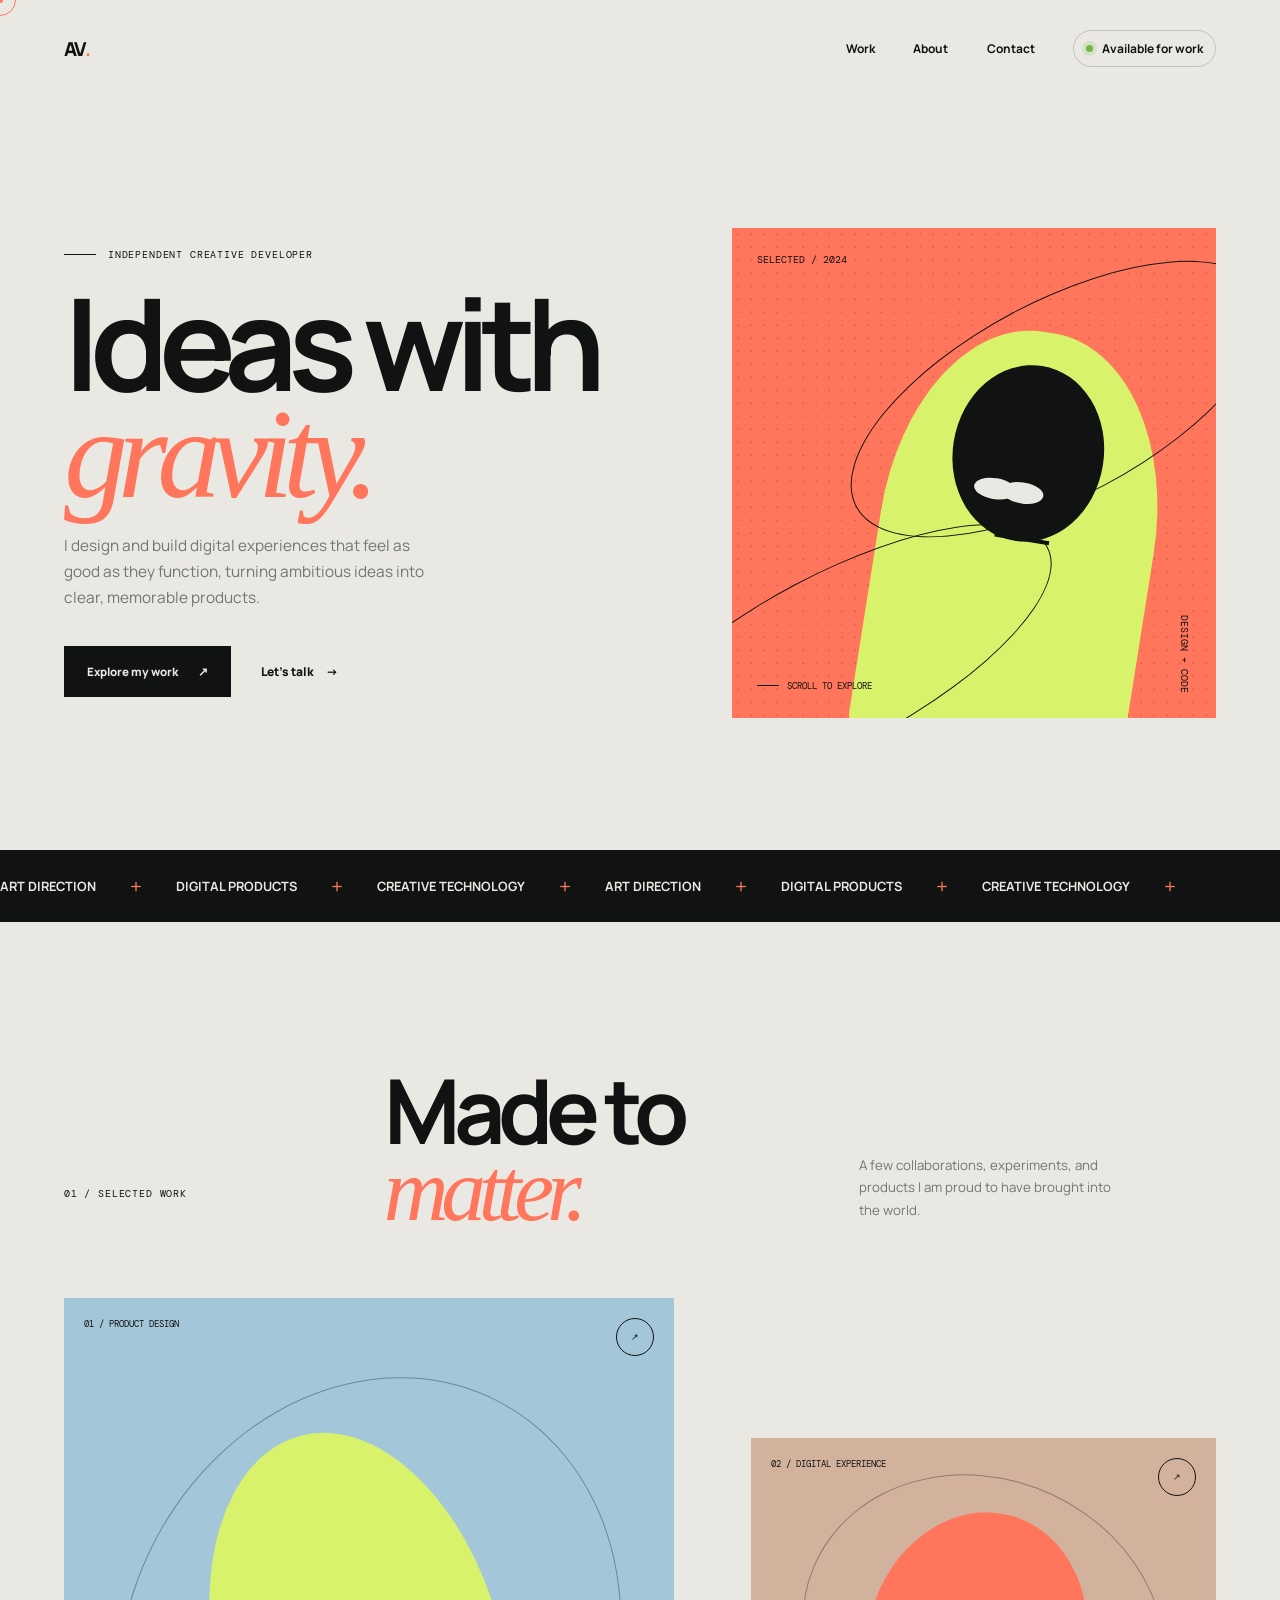
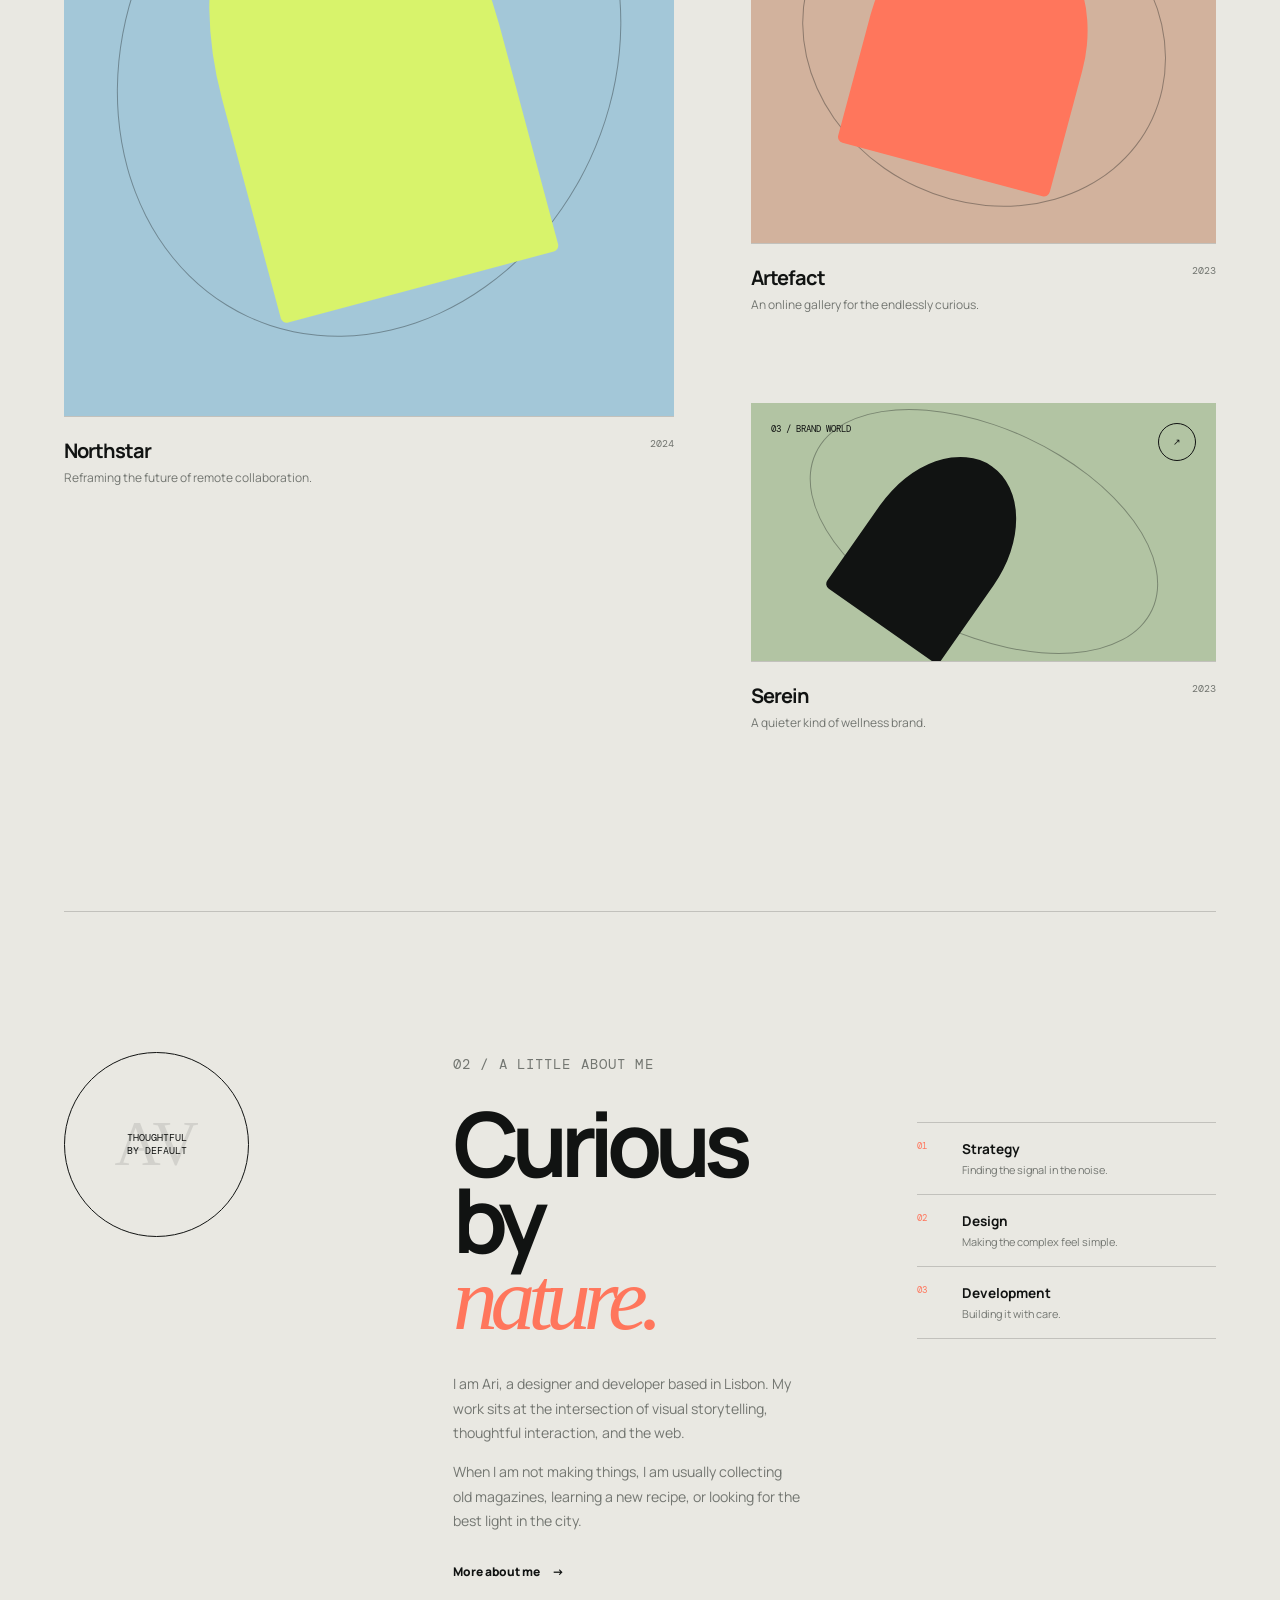
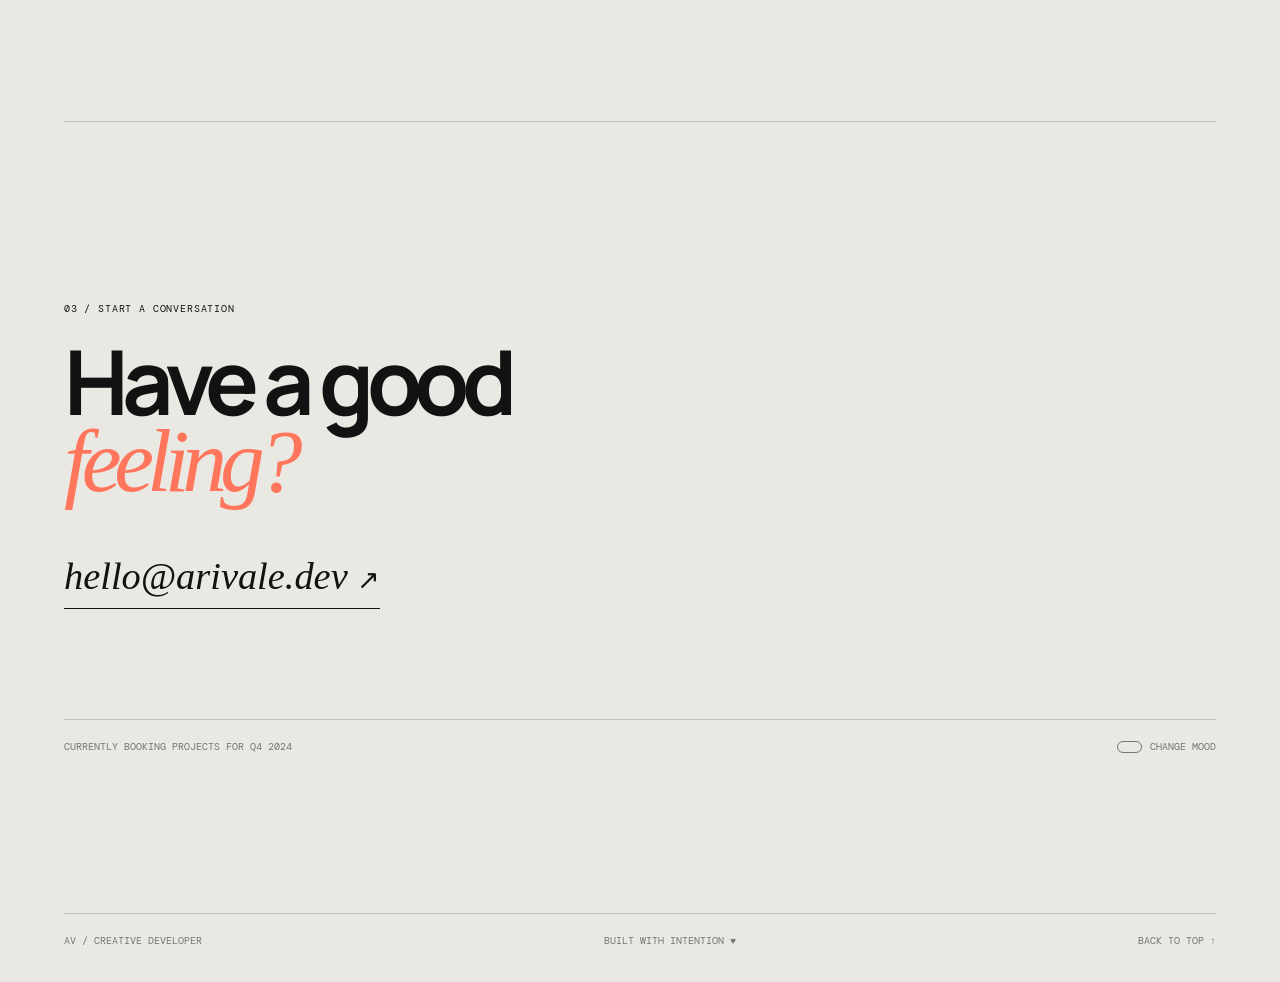
==== index.html @ 2983ab79 "My portfolio website" ====
<!DOCTYPE html>
<html lang="en">
<head>
  <meta charset="UTF-8">
  <meta name="viewport" content="width=device-width, initial-scale=1.0">
  <meta name="description" content="A creative developer portfolio built with HTML, CSS, and JavaScript.">
  <title>Ari Vale | Creative Developer</title>
  <link rel="preconnect" href="https://fonts.googleapis.com">
  <link rel="preconnect" href="https://fonts.gstatic.com" crossorigin>
  <link href="https://fonts.googleapis.com/css2?family=DM+Mono:wght@400;500&family=Manrope:wght@400;500;600;700;800&display=swap" rel="stylesheet">
  <link rel="stylesheet" href="style.css">
</head>
<body>
  <div class="cursor-dot" aria-hidden="true"></div>
  <div class="cursor-ring" aria-hidden="true"></div>

  <header class="site-header">
    <a class="brand" href="#top" aria-label="Ari Vale home">AV<span>.</span></a>
    <button class="menu-toggle" type="button" aria-expanded="false" aria-controls="site-nav">
      <span></span><span></span>
      <span class="sr-only">Toggle navigation</span>
    </button>
    <nav id="site-nav" class="site-nav" aria-label="Main navigation">
      <a href="#work">Work</a>
      <a href="#about">About</a>
      <a href="#contact">Contact</a>
      <a class="nav-availability" href="#contact"><i></i> Available for work</a>
    </nav>
  </header>

  <main id="top">
    <section class="hero section-wrap" aria-labelledby="hero-title">
      <div class="hero-copy reveal">
        <p class="eyebrow"><span class="eyebrow-line"></span> Independent creative developer</p>
        <h1 id="hero-title">Ideas with<br><em>gravity.</em></h1>
        <p class="hero-intro">I design and build digital experiences that feel as good as they function, turning ambitious ideas into clear, memorable products.</p>
        <div class="hero-actions">
          <a class="button button-primary magnetic" href="#work">Explore my work <span aria-hidden="true">&#8599;</span></a>
          <a class="text-link" href="#contact">Let's talk <span aria-hidden="true">&#8594;</span></a>
        </div>
      </div>
      <div class="hero-art reveal reveal-delay" aria-label="Abstract portrait artwork" role="img">
        <div class="orbit orbit-one"></div>
        <div class="orbit orbit-two"></div>
        <div class="portrait-shape"><span></span></div>
        <div class="art-label label-top">Selected / 2024</div>
        <div class="art-label label-bottom">Design + Code</div>
        <div class="scroll-note"><span></span> Scroll to explore</div>
      </div>
    </section>

    <section class="marquee" aria-label="Areas of expertise">
      <div class="marquee-track"><span>Art direction</span><b>+</b><span>Digital products</span><b>+</b><span>Creative technology</span><b>+</b><span>Art direction</span><b>+</b><span>Digital products</span><b>+</b><span>Creative technology</span><b>+</b></div>
    </section>

    <section id="work" class="work section-wrap" aria-labelledby="work-title">
      <div class="section-heading reveal"><p class="eyebrow">01 / Selected work</p><h2 id="work-title">Made to<br><em>matter.</em></h2><p class="section-summary">A few collaborations, experiments, and products I am proud to have brought into the world.</p></div>
      <div class="project-grid">
        <article class="project-card project-large reveal">
          <a class="project-image image-one" href="#contact" aria-label="View the Northstar project"><span class="image-tag">01 / Product design</span><span class="project-arrow">&#8599;</span></a>
          <div class="project-meta"><h3>Northstar</h3><p>Reframing the future of remote collaboration.</p><span class="project-year">2024</span></div>
        </article>
        <article class="project-card project-offset reveal reveal-delay-short">
          <a class="project-image image-two" href="#contact" aria-label="View the Artefact project"><span class="image-tag">02 / Digital experience</span><span class="project-arrow">&#8599;</span></a>
          <div class="project-meta"><h3>Artefact</h3><p>An online gallery for the endlessly curious.</p><span class="project-year">2023</span></div>
        </article>
        <article class="project-card project-wide reveal">
          <a class="project-image image-three" href="#contact" aria-label="View the Serein project"><span class="image-tag">03 / Brand world</span><span class="project-arrow">&#8599;</span></a>
          <div class="project-meta"><h3>Serein</h3><p>A quieter kind of wellness brand.</p><span class="project-year">2023</span></div>
        </article>
      </div>
    </section>

    <section id="about" class="about section-wrap" aria-labelledby="about-title">
      <div class="about-stamp reveal"><span>Thoughtful<br>by default</span><strong>AV</strong></div>
      <div class="about-copy reveal reveal-delay"><p class="eyebrow">02 / A little about me</p><h2 id="about-title">Curious by<br><em>nature.</em></h2><p>I am Ari, a designer and developer based in Lisbon. My work sits at the intersection of visual storytelling, thoughtful interaction, and the web.</p><p>When I am not making things, I am usually collecting old magazines, learning a new recipe, or looking for the best light in the city.</p><a class="text-link" href="#contact">More about me <span aria-hidden="true">&#8594;</span></a></div>
      <div class="skills reveal reveal-delay-short"><div><span>01</span><strong>Strategy</strong><small>Finding the signal in the noise.</small></div><div><span>02</span><strong>Design</strong><small>Making the complex feel simple.</small></div><div><span>03</span><strong>Development</strong><small>Building it with care.</small></div></div>
    </section>

    <section id="contact" class="contact section-wrap reveal" aria-labelledby="contact-title"><p class="eyebrow">03 / Start a conversation</p><h2 id="contact-title">Have a good<br><em>feeling?</em></h2><a class="email-link" href="mailto:hello@arivale.dev">hello@arivale.dev <span aria-hidden="true">&#8599;</span></a><div class="contact-footer"><span>Currently booking projects for Q4 2024</span><button class="theme-toggle" type="button" aria-label="Toggle color theme"><span></span> Change mood</button></div></section>
  </main>

  <footer class="site-footer section-wrap"><span>AV / Creative developer</span><span>Built with intention &#9829;</span><a href="#top">Back to top &#8593;</a></footer>
  <script src="script.js"></script>
</body>
</html>
---- style.css ----
@import url('https://fonts.googleapis.com/css2?family=DM+Mono:wght@400;500&family=Manrope:wght@400;500;600;700;800&display=swap');

:root { --ink: #111312; --paper: #e9e8e2; --muted: #737671; --line: rgba(17, 19, 18, .18); --acid: #d8f36b; --coral: #ff765c; --serif: Georgia, 'Times New Roman', serif; --sans: 'Manrope', sans-serif; --mono: 'DM Mono', monospace; }
* { box-sizing: border-box; }
html { scroll-behavior: smooth; }
body { margin: 0; color: var(--ink); background: var(--paper); font-family: var(--sans); cursor: none; overflow-x: hidden; }
a { color: inherit; text-decoration: none; }
button { color: inherit; font: inherit; }
.sr-only { position: absolute; width: 1px; height: 1px; padding: 0; margin: -1px; overflow: hidden; clip: rect(0,0,0,0); white-space: nowrap; border: 0; }
.site-header { position: absolute; z-index: 10; top: 0; left: 0; right: 0; display: flex; align-items: center; justify-content: space-between; padding: 30px 5vw; }
.brand { font-size: 1.2rem; font-weight: 800; letter-spacing: -.08em; }
.brand span, em { color: var(--coral); }
.site-nav { display: flex; align-items: center; gap: clamp(20px, 3vw, 48px); font-size: .75rem; font-weight: 700; }
.site-nav a:not(.nav-availability), .text-link, .site-footer a { position: relative; }
.site-nav a:not(.nav-availability)::after, .text-link::after, .site-footer a::after { position: absolute; right: 0; bottom: -6px; left: 0; height: 1px; content: ''; background: currentColor; transform: scaleX(0); transform-origin: right; transition: transform .35s ease; }
.site-nav a:hover::after, .text-link:hover::after, .site-footer a:hover::after { transform: scaleX(1); transform-origin: left; }
.nav-availability { display: flex; align-items: center; gap: 9px; padding: 9px 12px; border: 1px solid var(--line); border-radius: 99px; }
.nav-availability i { width: 7px; height: 7px; background: #70b83f; border-radius: 50%; box-shadow: 0 0 0 4px rgba(112,184,63,.16); }
.menu-toggle { display: none; background: transparent; border: 0; }
.section-wrap { width: min(1240px, 90vw); margin: 0 auto; }
.hero { position: relative; display: grid; grid-template-columns: 1fr .8fr; gap: 5vw; min-height: 760px; padding-top: 185px; align-items: center; }
.eyebrow { display: flex; align-items: center; gap: 12px; margin: 0 0 28px; font-family: var(--mono); font-size: .65rem; text-transform: uppercase; letter-spacing: .08em; }
.eyebrow-line { display: inline-block; width: 32px; height: 1px; background: currentColor; }
h1, h2, h3, p { margin-top: 0; }
h1 { max-width: 650px; margin-bottom: 25px; font-size: clamp(4.7rem, 10vw, 9.2rem); line-height: .83; letter-spacing: -.08em; }
h1 em, h2 em { font-family: var(--serif); font-weight: 400; letter-spacing: -.08em; }
.hero-intro { max-width: 380px; color: var(--muted); font-size: .96rem; line-height: 1.7; }
.hero-actions { display: flex; align-items: center; gap: 30px; margin-top: 35px; }
.button { display: inline-flex; align-items: center; gap: 20px; padding: 17px 22px; font-size: .72rem; font-weight: 800; border: 1px solid var(--ink); transition: color .35s, background .35s, transform .35s; }
.button-primary { background: var(--ink); color: var(--paper); }
.button-primary:hover { color: var(--ink); background: var(--acid); }
.text-link { font-size: .75rem; font-weight: 800; }
.text-link span { display: inline-block; margin-left: 10px; transition: transform .35s; }
.text-link:hover span { transform: translateX(5px); }
.hero-art { position: relative; min-height: 490px; background: var(--coral); overflow: hidden; isolation: isolate; }
.hero-art::before { position: absolute; inset: 0; content: ''; opacity: .15; background-image: radial-gradient(var(--ink) 1px, transparent 1px); background-size: 13px 13px; }
.portrait-shape { position: absolute; right: 13%; bottom: -7%; width: 57%; height: 86%; background: var(--acid); border-radius: 48% 48% 4% 4%; transform: rotate(9deg); }
.portrait-shape::before { position: absolute; top: 8%; left: 22%; width: 55%; height: 42%; content: ''; background: var(--ink); border-radius: 50%; }
.portrait-shape::after { position: absolute; top: 36%; left: 32%; width: 15%; height: 5%; content: ''; background: var(--paper); border-radius: 100%; box-shadow: 28px 0 0 var(--paper); }
.portrait-shape span { position: absolute; z-index: 1; top: 49%; left: 42%; width: 20%; height: 4px; background: var(--ink); }
.orbit { position: absolute; z-index: 2; border: 1px solid var(--ink); border-radius: 50%; transform: rotate(-28deg); }
.orbit-one { top: 15%; right: -15%; width: 95%; height: 40%; }
.orbit-two { bottom: -6%; left: -29%; width: 100%; height: 35%; }
.art-label { position: absolute; z-index: 3; font-family: var(--mono); font-size: .6rem; text-transform: uppercase; }
.label-top { top: 25px; left: 25px; }.label-bottom { right: 25px; bottom: 25px; writing-mode: vertical-rl; }
.scroll-note { position: absolute; z-index: 3; bottom: 26px; left: 25px; display: flex; align-items: center; gap: 8px; font-family: var(--mono); font-size: .58rem; text-transform: uppercase; }
.scroll-note span { display: block; width: 22px; height: 1px; background: currentColor; }
.marquee { margin: 90px 0 150px; padding: 22px 0; color: var(--paper); background: var(--ink); overflow: hidden; }
.marquee-track { display: flex; width: max-content; align-items: center; gap: 34px; font-size: .8rem; font-weight: 700; text-transform: uppercase; animation: crawl 25s linear infinite; }
.marquee b { color: var(--coral); font-size: 1.3rem; font-weight: 400; }
@keyframes crawl { to { transform: translateX(-50%); } }
.work { padding-bottom: 180px; }.section-heading { display: grid; grid-template-columns: .65fr 1fr .8fr; align-items: end; gap: 30px; margin-bottom: 70px; }
.section-heading h2, .about h2, .contact h2 { margin: 0; font-size: clamp(3.5rem, 7vw, 7rem); line-height: .85; letter-spacing: -.08em; }.section-summary { max-width: 270px; margin: 0 0 7px; color: var(--muted); font-size: .83rem; line-height: 1.7; }
.project-grid { display: grid; grid-template-columns: 1.05fr .8fr; gap: 90px 6vw; }.project-card { min-width: 0; }.project-large { grid-row: span 2; }.project-offset { margin-top: 140px; }.project-wide { grid-column: 2; }
.project-image { position: relative; display: block; overflow: hidden; aspect-ratio: 1.15; }.project-large .project-image { aspect-ratio: .85; }.image-one { background: #a3c7d8; }.image-two { background: #d2b29d; }.image-three { aspect-ratio: 1.8; background: #b2c4a3; }
.project-image::before { position: absolute; inset: 10%; content: ''; border: 1px solid rgba(17,19,18,.35); border-radius: 50%; transform: rotate(25deg); transition: transform .7s cubic-bezier(.2,.8,.2,1); }.image-one::after, .image-two::after, .image-three::after { position: absolute; top: 18%; left: 25%; width: 47%; height: 65%; content: ''; background: var(--acid); border-radius: 50% 50% 6px 6px; transform: rotate(-15deg); transition: transform .7s cubic-bezier(.2,.8,.2,1); }.image-two::after { background: var(--coral); transform: rotate(15deg); }.image-three::after { width: 30%; height: 75%; background: var(--ink); transform: rotate(35deg); }
.project-image:hover::before { transform: rotate(-10deg) scale(1.1); }.project-image:hover::after { transform: rotate(2deg) scale(1.08); }.image-two:hover::after { transform: rotate(-5deg) scale(1.08); }.image-three:hover::after { transform: rotate(20deg) scale(1.08); }
.image-tag, .project-arrow { position: absolute; z-index: 2; top: 20px; font-family: var(--mono); font-size: .57rem; text-transform: uppercase; }.image-tag { left: 20px; }.project-arrow { right: 20px; display: grid; width: 38px; height: 38px; border: 1px solid var(--ink); border-radius: 50%; place-items: center; transition: background .3s, transform .3s; }.project-image:hover .project-arrow { background: var(--acid); transform: rotate(45deg); }
.project-meta { position: relative; padding-top: 20px; border-top: 1px solid var(--line); }.project-meta h3 { margin-bottom: 5px; font-size: 1.25rem; letter-spacing: -.05em; }.project-meta p { margin: 0; color: var(--muted); font-size: .75rem; }.project-year { position: absolute; top: 20px; right: 0; color: var(--muted); font-family: var(--mono); font-size: .62rem; }
.about { display: grid; grid-template-columns: .8fr 1fr .8fr; gap: 7vw; padding: 140px 0; border-top: 1px solid var(--line); border-bottom: 1px solid var(--line); align-items: start; }.about-stamp { position: relative; display: grid; width: 185px; height: 185px; border: 1px solid var(--ink); border-radius: 50%; place-items: center; text-align: center; font-family: var(--mono); font-size: .65rem; text-transform: uppercase; transform: rotate(-12deg); }.about-stamp strong { position: absolute; font-family: var(--serif); font-size: 4rem; font-weight: 400; opacity: .1; }.about-copy h2 { margin-bottom: 35px; }.about-copy > p { max-width: 350px; color: var(--muted); font-size: .88rem; line-height: 1.75; }.about-copy .text-link { display: inline-block; margin-top: 15px; }.skills { margin-top: 70px; }.skills div { display: grid; grid-template-columns: 30px 1fr; gap: 4px 15px; padding: 17px 0; border-top: 1px solid var(--line); }.skills div:last-child { border-bottom: 1px solid var(--line); }.skills span { grid-row: span 2; color: var(--coral); font-family: var(--mono); font-size: .58rem; }.skills strong { font-size: .85rem; }.skills small { color: var(--muted); font-size: .68rem; }
.contact { padding: 180px 0 160px; }.contact h2 { margin-bottom: 55px; }.email-link { display: inline-block; padding-bottom: 10px; border-bottom: 1px solid var(--ink); font-family: var(--serif); font-size: clamp(1.7rem, 3vw, 3rem); font-style: italic; transition: color .3s, border-color .3s; }.email-link:hover { color: var(--coral); border-color: var(--coral); }.email-link span { font-family: var(--sans); font-size: .7em; font-style: normal; }.contact-footer { display: flex; justify-content: space-between; margin-top: 110px; padding-top: 20px; border-top: 1px solid var(--line); color: var(--muted); font-family: var(--mono); font-size: .6rem; text-transform: uppercase; }.theme-toggle { display: flex; align-items: center; gap: 8px; padding: 0; border: 0; background: transparent; cursor: none; text-transform: uppercase; }.theme-toggle span { width: 25px; height: 12px; border: 1px solid currentColor; border-radius: 20px; }.site-footer { display: flex; justify-content: space-between; padding: 20px 0 35px; border-top: 1px solid var(--line); color: var(--muted); font-family: var(--mono); font-size: .6rem; text-transform: uppercase; }
.cursor-dot, .cursor-ring { position: fixed; z-index: 20; pointer-events: none; border-radius: 50%; transform: translate(-50%, -50%); }.cursor-dot { width: 6px; height: 6px; background: var(--coral); }.cursor-ring { width: 32px; height: 32px; border: 1px solid var(--coral); transition: width .25s, height .25s, background .25s; }.cursor-ring.hovering { width: 54px; height: 54px; background: rgba(216,243,107,.2); }
.reveal { opacity: 0; transform: translateY(28px); transition: opacity .8s ease, transform .8s ease; }.reveal.is-visible { opacity: 1; transform: translateY(0); }.reveal-delay { transition-delay: .16s; }.reveal-delay-short { transition-delay: .1s; }
body.alt-mood { --paper: #dfe6ec; --ink: #17252b; --coral: #ee705d; --acid: #a9e2cf; }
@media (max-width: 760px) { body { cursor: auto; }.cursor-dot, .cursor-ring { display: none; }.site-header { padding: 22px 5vw; }.menu-toggle { display: grid; gap: 5px; padding: 8px 0 8px 8px; cursor: pointer; }.menu-toggle span:not(.sr-only) { display: block; width: 23px; height: 1px; background: var(--ink); }.site-nav { position: absolute; top: 65px; right: 5vw; display: grid; gap: 20px; width: min(250px, 90vw); padding: 25px; background: var(--ink); color: var(--paper); transform: translateY(-10px); opacity: 0; pointer-events: none; transition: opacity .3s, transform .3s; }.site-nav.is-open { opacity: 1; transform: translateY(0); pointer-events: auto; }.nav-availability { justify-self: start; }.hero { display: block; min-height: 0; padding-top: 140px; }.hero-copy { margin-bottom: 70px; }.hero-art { min-height: 380px; }.section-heading { display: block; margin-bottom: 45px; }.section-heading h2 { margin-bottom: 30px; }.project-grid { display: block; }.project-card, .project-offset, .project-wide { margin: 0 0 65px; }.project-large .project-image { aspect-ratio: .95; }.about { display: block; padding: 95px 0; }.about-stamp { margin-bottom: 70px; }.about-copy { margin-bottom: 70px; }.skills { margin-top: 0; }.contact { padding: 110px 0; }.contact-footer { display: block; line-height: 2; }.theme-toggle { margin-top: 20px; }.site-footer { flex-wrap: wrap; gap: 15px; }.site-footer span:nth-child(2) { order: 3; width: 100%; } }
@media (prefers-reduced-motion: reduce) { *, *::before, *::after { scroll-behavior: auto !important; animation-duration: .01ms !important; transition-duration: .01ms !important; } }
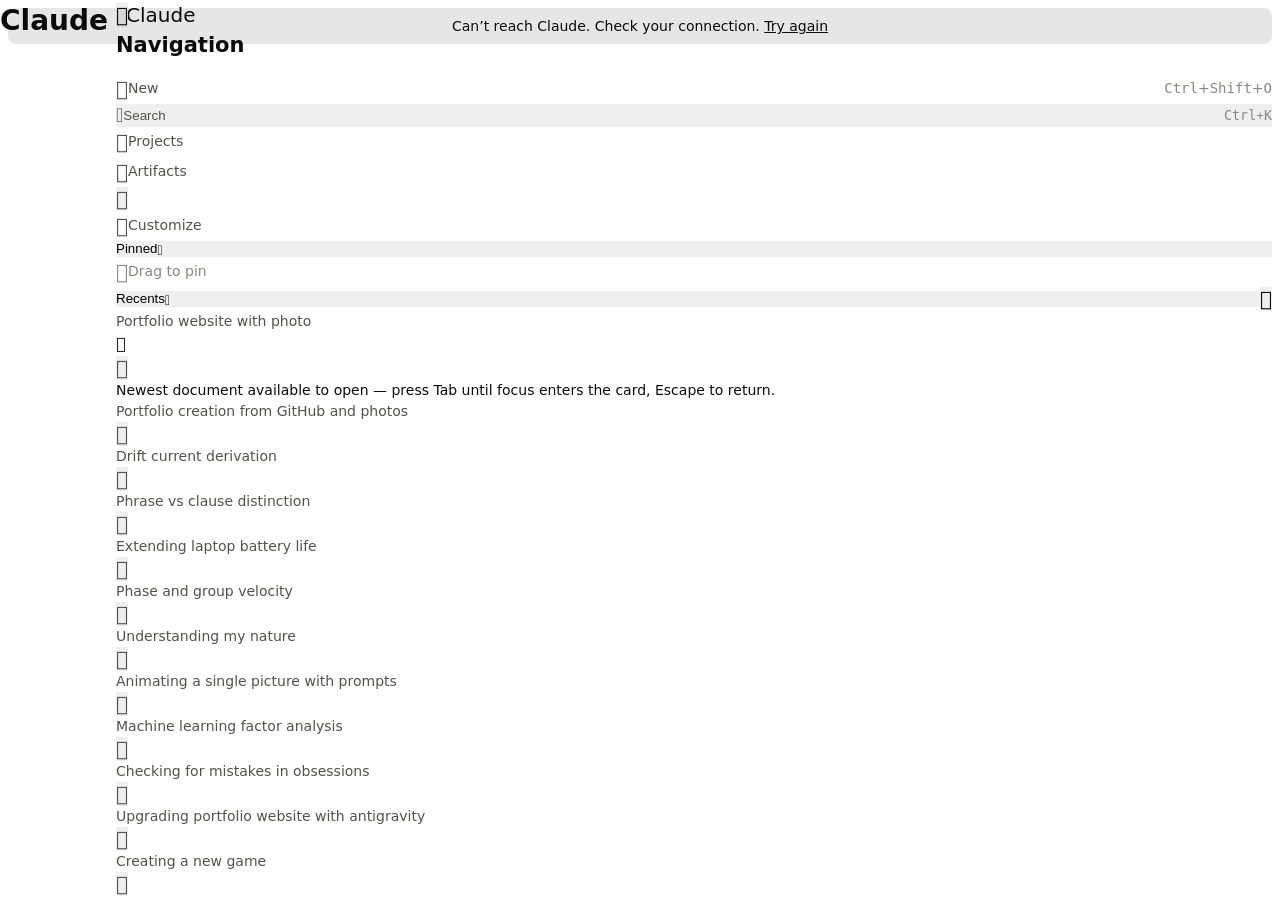
==== commit 058416e0: "Rename my-portfolio.html to index.html" ====
--- a/index.html
+++ b/index.html
@@ -1,86 +1,83 @@
 <!DOCTYPE html>
-<html lang="en">
-<head>
-  <meta charset="UTF-8">
-  <meta name="viewport" content="width=device-width, initial-scale=1.0">
-  <meta name="description" content="A creative developer portfolio built with HTML, CSS, and JavaScript.">
-  <title>Ari Vale | Creative Developer</title>
-  <link rel="preconnect" href="https://fonts.googleapis.com">
-  <link rel="preconnect" href="https://fonts.gstatic.com" crossorigin>
-  <link href="https://fonts.googleapis.com/css2?family=DM+Mono:wght@400;500&family=Manrope:wght@400;500;600;700;800&display=swap" rel="stylesheet">
-  <link rel="stylesheet" href="style.css">
-</head>
-<body>
-  <div class="cursor-dot" aria-hidden="true"></div>
-  <div class="cursor-ring" aria-hidden="true"></div>
-
-  <header class="site-header">
-    <a class="brand" href="#top" aria-label="Ari Vale home">AV<span>.</span></a>
-    <button class="menu-toggle" type="button" aria-expanded="false" aria-controls="site-nav">
-      <span></span><span></span>
-      <span class="sr-only">Toggle navigation</span>
-    </button>
-    <nav id="site-nav" class="site-nav" aria-label="Main navigation">
-      <a href="#work">Work</a>
-      <a href="#about">About</a>
-      <a href="#contact">Contact</a>
-      <a class="nav-availability" href="#contact"><i></i> Available for work</a>
-    </nav>
-  </header>
-
-  <main id="top">
-    <section class="hero section-wrap" aria-labelledby="hero-title">
-      <div class="hero-copy reveal">
-        <p class="eyebrow"><span class="eyebrow-line"></span> Independent creative developer</p>
-        <h1 id="hero-title">Ideas with<br><em>gravity.</em></h1>
-        <p class="hero-intro">I design and build digital experiences that feel as good as they function, turning ambitious ideas into clear, memorable products.</p>
-        <div class="hero-actions">
-          <a class="button button-primary magnetic" href="#work">Explore my work <span aria-hidden="true">&#8599;</span></a>
-          <a class="text-link" href="#contact">Let's talk <span aria-hidden="true">&#8594;</span></a>
-        </div>
-      </div>
-      <div class="hero-art reveal reveal-delay" aria-label="Abstract portrait artwork" role="img">
-        <div class="orbit orbit-one"></div>
-        <div class="orbit orbit-two"></div>
-        <div class="portrait-shape"><span></span></div>
-        <div class="art-label label-top">Selected / 2024</div>
-        <div class="art-label label-bottom">Design + Code</div>
-        <div class="scroll-note"><span></span> Scroll to explore</div>
-      </div>
-    </section>
-
-    <section class="marquee" aria-label="Areas of expertise">
-      <div class="marquee-track"><span>Art direction</span><b>+</b><span>Digital products</span><b>+</b><span>Creative technology</span><b>+</b><span>Art direction</span><b>+</b><span>Digital products</span><b>+</b><span>Creative technology</span><b>+</b></div>
-    </section>
-
-    <section id="work" class="work section-wrap" aria-labelledby="work-title">
-      <div class="section-heading reveal"><p class="eyebrow">01 / Selected work</p><h2 id="work-title">Made to<br><em>matter.</em></h2><p class="section-summary">A few collaborations, experiments, and products I am proud to have brought into the world.</p></div>
-      <div class="project-grid">
-        <article class="project-card project-large reveal">
-          <a class="project-image image-one" href="#contact" aria-label="View the Northstar project"><span class="image-tag">01 / Product design</span><span class="project-arrow">&#8599;</span></a>
-          <div class="project-meta"><h3>Northstar</h3><p>Reframing the future of remote collaboration.</p><span class="project-year">2024</span></div>
-        </article>
-        <article class="project-card project-offset reveal reveal-delay-short">
-          <a class="project-image image-two" href="#contact" aria-label="View the Artefact project"><span class="image-tag">02 / Digital experience</span><span class="project-arrow">&#8599;</span></a>
-          <div class="project-meta"><h3>Artefact</h3><p>An online gallery for the endlessly curious.</p><span class="project-year">2023</span></div>
-        </article>
-        <article class="project-card project-wide reveal">
-          <a class="project-image image-three" href="#contact" aria-label="View the Serein project"><span class="image-tag">03 / Brand world</span><span class="project-arrow">&#8599;</span></a>
-          <div class="project-meta"><h3>Serein</h3><p>A quieter kind of wellness brand.</p><span class="project-year">2023</span></div>
-        </article>
-      </div>
-    </section>
-
-    <section id="about" class="about section-wrap" aria-labelledby="about-title">
-      <div class="about-stamp reveal"><span>Thoughtful<br>by default</span><strong>AV</strong></div>
-      <div class="about-copy reveal reveal-delay"><p class="eyebrow">02 / A little about me</p><h2 id="about-title">Curious by<br><em>nature.</em></h2><p>I am Ari, a designer and developer based in Lisbon. My work sits at the intersection of visual storytelling, thoughtful interaction, and the web.</p><p>When I am not making things, I am usually collecting old magazines, learning a new recipe, or looking for the best light in the city.</p><a class="text-link" href="#contact">More about me <span aria-hidden="true">&#8594;</span></a></div>
-      <div class="skills reveal reveal-delay-short"><div><span>01</span><strong>Strategy</strong><small>Finding the signal in the noise.</small></div><div><span>02</span><strong>Design</strong><small>Making the complex feel simple.</small></div><div><span>03</span><strong>Development</strong><small>Building it with care.</small></div></div>
-    </section>
-
-    <section id="contact" class="contact section-wrap reveal" aria-labelledby="contact-title"><p class="eyebrow">03 / Start a conversation</p><h2 id="contact-title">Have a good<br><em>feeling?</em></h2><a class="email-link" href="mailto:hello@arivale.dev">hello@arivale.dev <span aria-hidden="true">&#8599;</span></a><div class="contact-footer"><span>Currently booking projects for Q4 2024</span><button class="theme-toggle" type="button" aria-label="Toggle color theme"><span></span> Change mood</button></div></section>
-  </main>
-
-  <footer class="site-footer section-wrap"><span>AV / Creative developer</span><span>Built with intention &#9829;</span><a href="#top">Back to top &#8593;</a></footer>
-  <script src="script.js"></script>
-</body>
-</html>
+<!-- saved from url=(0105)https://claude.ai/chat/95d2f0cd-ffa8-4052-9b6c-de2eb24a4936?artifact=08b188fc-79dc-4aa0-a7c1-519e5714a443 -->
+<html data-build-id="79979f1379" data-git-hash="79979f1379a5542d25d723bdbc84ad50508c53c3" data-build-timestamp="1793366066" data-version="1.0.0" data-env="" data-color-version="v2" data-browser-floor="chrome:131,edge:131,firefox:133,opera:115,safari:17,ios:17,samsung:28" data-document-variant="full" data-entry-document="app" lang="en-US" data-theme="claude" data-mode="light" data-density="comfortable" class="cds-root h-screen antialiased scroll-smooth" data-cds-fizzy-lake="color icons panels type" data-windows="" data-reports-layout-shift="" data-top-level-document="" data-flat-look="" data-reply-face="serif" style="--font-user-message: var(--font-sans-serif); --font-claude-response: var(--font-serif); --desktop-titlebar-inset: 0px; --toast-top-offset: 56px;" data-boot-ui-ready="frame"><head data-ion-ip-country="IN" data-ion-clean-url-hop="" data-ion-served-at="1793370251838"><meta http-equiv="Content-Type" content="text/html; charset=UTF-8"><meta property="og:title" content="Claude"><meta name="twitter:title" content="Claude"><link rel="canonical" href="https://claude.ai/"><meta property="og:url" content="https://claude.ai"><link rel="preconnect" href="https://assets-proxy.anthropic.com/" crossorigin=""><link rel="dns-prefetch" href="https://assets-proxy.anthropic.com/"><meta name="i18n-catalogs" data-i18n-catalogs="de-DE:ceb42f6e25e1.c69a7d71bfc9,fr-FR:361db10ef562.7f5466cd89cd,ko-KR:a99fe173567e.b745a2fd1e14,ja-JP:c68e5c23503c.ef4650c23cb4,es-419:f64bf3f4aef2.7f059169cba4,es-ES:7142b540e9ad.68e02b84e78d,it-IT:322706f31b39.4b35cfe81f46,hi-IN:37fce99ebd51.1770c9656a1f,pt-BR:ee3a26808365.7bb7bb1e38e3,id-ID:fbadcff427c5.96249cca78e0,am:3824ac57904d.a28a4248a941,ar:07a291737710.641b1f5e041f,be:22cb54116087.78c728099734,bho:e153d90d506c.431f41fbdfbe,bn:d51dac12c50f.e735e5fac54b,da:8cea5d7d3823.644cf4f078fd,fi:8b5dae6f9a66.ae889f6b030e,fil:f3f18001a4f0.b66f797d7218,gu:9523b9eaa604.0a834b95a1fd,ha:f0fcc0d598bd.bc376e03fcb2,he:f44c52050eb1.d8fac7c80bf4,ig:ad6fc4ca7aa4.21dc2e100fb1,kn:5e56cc8a6aa2.51948a60117b,ml:1efdafd2cb37.e68087a44b79,mr:f3ac02b1a4eb.72bbd97b3f99,nb:7def14b641e1.e07c28a939a9,nl:ff754786149b.b561e48571a1,ny:3dadd1642421.2f7bde9c7a1a,om:634ac9d67407.c71ccdbcf583,pt-PT:e7812bd56936.ae5ba131055c,rn:401b304a318b.8a4564c84cae,ru:a450e2ab5d59.ffc282c7f2cb,rw:0032d8b983ba.cb269ccd9644,so:5441110ced78.a576787b39dd,sv:2298c2ae9d94.71d60d2d80be,sw:24a386d1c5fb.4dd94c98f607,ta:09f08d987694.877b90bc2cd7,te:1072e7adfe69.1d619b24cd0a,th:3684b4457f9e.7deeecf0da6d,tr:472a6e9a15c0.3ef7621877b5,uk:2792a0227bda.13642607e3b6,ur:38a865ab4237.6779d520d447,vi:5f964d04e215.b4e130ea83f4,wo:c13f7cd61d19.82e892b31c19,yo:083ffb2019af.b406b2e3f5d8,zh-Hans:94dddc304e2e.f054ba51edf0,zh-Hant:67d18abd3708.edd65346f3ad" data-i18n-cut="s/" data-i18n-released="am,bho,bn,da,fi,fil,gu,ha,kn,ml,mr,nb,nl,ru,sv,sw,ta,te,th,tr,uk,vi,zh-Hans,zh-Hant" data-i18n-rtl="ar,he,ur"><meta name="viewport" content="width=device-width,initial-scale=1,viewport-fit=cover,interactive-widget=resizes-content"><meta name="apple-itunes-app" content="app-id=6473753684"><meta property="og:type" content="website"><meta property="og:site_name" content="Claude"><meta property="og:image" content="https://claude.ai/images/claude_ogimage.png"><meta property="og:image:width" content="1138"><meta property="og:image:height" content="640"><meta name="twitter:card" content="summary_large_image"><link rel="icon" type="image/svg+xml" href="https://assets-proxy.anthropic.com/claude-ai/v2/assets/v1/cd02a42d9-Vq_H3mgS.svg"><link rel="shortcut icon" href="https://claude.ai/favicon.ico"><link rel="apple-touch-icon" href="https://assets-proxy.anthropic.com/claude-ai/v2/assets/v1/c129d018a-0ZbJsTbu.png"><link rel="manifest" href="https://claude.ai/manifest.json"><meta name="mobile-web-app-capable" content="yes"><meta name="theme-color" content="rgb(255, 255, 255)"><link rel="preload" href="https://assets-proxy.anthropic.com/claude-ai/v2/assets/v1/cc27851ad-DDVos-BJ.woff2" as="font" type="font/woff2" crossorigin=""><link rel="preload" href="https://assets-proxy.anthropic.com/claude-ai/v2/assets/v1/c66fc489e-2VcCjn5t.woff2" as="font" type="font/woff2" crossorigin=""><style>html.cds-root{--cds-page-bg:var(--cds-surface-1)}</style><style>body{counter-reset:katexEqnNo mmlEqnNo}</style><style>:root[data-hide-root-scrollbar]{scrollbar-color:transparent transparent}:root[data-hide-root-scrollbar]:not([data-root-overflows]){scrollbar-width:none}</style><script data-compose-prelude="" nonce="">"number"==typeof Error.stackTraceLimit&&Error.stackTraceLimit<30&&(Error.stackTraceLimit=30),void 0===globalThis.process&&(globalThis.process={env:{},cwd:function(){return"/"}}),void 0===globalThis.global&&(globalThis.global=globalThis),"function"!=typeof URL.parse&&(URL.parse=function(t,e){try{return new URL(t,e)}catch(t){return null}}),"function"!=typeof URL.canParse&&(URL.canParse=function(t,e){try{return new URL(t,e),!0}catch(t){return!1}}),function(){function t(t){if("symbol"!=typeof Symbol[t])try{Object.defineProperty(Symbol,t,{value:Symbol.for("Symbol."+t)})}catch(t){}}t("dispose"),t("asyncDispose")}(),function(){var t=Array.prototype.slice;function e(t,e){if("function"!=typeof Array.prototype[t])try{Object.defineProperty(Array.prototype,t,{value:e,writable:!0,configurable:!0})}catch(t){}}e("toSorted",function(e){return t.call(this).sort(e)}),e("toReversed",function(){return t.call(this).reverse()}),e("toSpliced",function(){var e=t.call(this);return e.splice.apply(e,arguments),e})}();try{var desktopBootPlaceholder=globalThis.desktopBootFeatures&&globalThis.desktopBootFeatures.bootPlaceholder;desktopBootPlaceholder&&"supported"===desktopBootPlaceholder.status&&(document.documentElement.setAttribute("data-desktop-boot-placeholder",""),setTimeout(function(){var t=document.documentElement;if(!t.hasAttribute("data-boot-ui-ready")){if(t.hasAttribute("data-boot-ui-hold")){t.setAttribute("data-boot-ui-revealing","");var e=function(){t.removeAttribute("data-boot-ui-revealing")},o=setTimeout(e,2e3);requestAnimationFrame(function(){requestAnimationFrame(function(){clearTimeout(o),o=setTimeout(e,200)})})}t.setAttribute("data-boot-ui-ready","timeout")}},1e4))}catch(t){}</script><style>html[data-desktop-boot-placeholder]:not([data-boot-ui-ready]) [data-boot-surface],html[data-desktop-boot-placeholder]:not([data-boot-ui-ready]):not(
+[data-boot-standalone]
+) body{background:0 0!important}html[data-desktop-boot-placeholder]:not([data-boot-ui-ready]) [data-page-loading]{visibility:hidden}html[data-desktop-boot-placeholder][data-boot-ui-hold]:not(
+[data-boot-ui-ready]
+) body{opacity:0!important}html[data-desktop-boot-placeholder][data-boot-ui-hold]:not(
+[data-boot-ui-ready]
+) body::after{content:"";position:fixed;inset:0;z-index:2147483647}#desktop-boot-drag-strip{display:none}html[data-desktop-boot-placeholder]:not([data-boot-ui-ready]) #desktop-boot-drag-strip{display:block;position:fixed;top:0;left:0;right:0;z-index:-1;height:48px;app-region:drag}</style><script nonce="">"use strict";(()=>{try{performance.mark("claude:head_scripts_start")}catch{}try{if(document.head.hasAttribute("data-ion-clean-url-hop")){let t=location.pathname;try{t=decodeURIComponent(t)}catch{}t=t.replace(/[\x00-\x1f\x7f]/g,"").toLowerCase().replace(/\/{2,}/g,"/").replace(/\/+$/,"");let a=location.hash.slice(1),e="/magic-link"===t?"__ml_handoff":"/appeal-status"===t?"__as_handoff":"/connector-consent"===t?"__cc_handoff":null;if(null!==e&&""!==a){if(sessionStorage.setItem(e,JSON.stringify({hash:a,at:Date.now()})),"__ml_handoff"===e)try{sessionStorage.setItem("login_timing_hop_t0",String(Math.round(performance.timeOrigin)))}catch{}window.__ml_hop_pending=!0;let t=location.origin+location.pathname+location.search;history.replaceState(null,"",t),location.replace(t)}}}catch{try{window.__ml_hop_pending=!1}catch{}}})()</script><script nonce="">"use strict";(()=>{var e="claude:stale_entry_reload";try{let t=document.head.dataset,r=Number(t.ionServedAt),a=Date.now(),n=a-r,o=function(){let e=performance.getEntriesByType?.("navigation")[0]?.type;if("string"==typeof e&&""!==e)return e;switch(performance.navigation?.type){case 0:return"navigate";case 1:return"reload";case 2:return"back_forward";default:return null}}(),c="back_forward"===o,i=performance.timeOrigin||a;if("revalidate"===t.ionEntryCache&&r>0&&n>864e5&&(c||"navigate"===o&&!1!==navigator.onLine)&&!function(t,r){try{let a=JSON.parse(sessionStorage.getItem(e)??"null");return"object"==typeof a&&null!==a&&a.href===r&&t-a.at<6e4}catch{return!1}}(i,location.href)&&!function(e){try{let t=e-Number(localStorage.getItem("claude:stale_entry_clock_suspect"));return t>=0&&t<864e5}catch{return!1}}(a)){let t=!1;try{sessionStorage.setItem(e,JSON.stringify({servedAt:r,ageMs:n,at:a,href:location.href,nav:o,hidden:document.hidden})),t=!0}catch{}(t||c)&&(window.stop(),location.reload())}}catch{}})()</script><script nonce="">"use strict";(()=>{function e(e){let o=function(e){return document.cookie.split(";").map(e=>e.trim()).filter(o=>o.startsWith(e+"="))}(e)[0];if(void 0!==o)try{return decodeURIComponent(o.slice(e.length+1))}catch{return}}function o(){return e("sessionKeyLC")||e("sessionKeyV3LC")||void 0}!function(){let e={resolve:null};try{performance.mark?.("rq_cache:preload_start");let r="keyval-store",t="keyval",n="react-query-cache",a="store:chat-draft:chorus-unified-composer",s="__PRELOADED_CHAT_DRAFT_READS__",c="__PRELOADED_CHAT_DRAFT_READS_MARKER__",_="__PRELOADED_CHAT_DRAFT_READS_PLANTED_AT__",i="__PRELOADED_CHAT_DRAFT_READS_SIGNAL__",l="chat-draft-write-signal",d=window.location.pathname,u=o();if(("/new"===d||"/new/"===d||"/"===d||"/login"===d)&&u){let o=window;o[c]=u,o[_]=Date.now();try{o[i]=localStorage.getItem(l)}catch{}o[s]={[a]:new Promise(o=>{e.resolve=o})}}let D=new Promise(o=>{let s=e=>{window.__PRELOADED_IDB_CACHE_SETTLED__=!0,o(e);try{performance.mark?.("rq_cache:preload_settled")}catch{}};if(!window.indexedDB)return e.resolve?.(void 0),void s(void 0);let c=indexedDB.open(r);c.onupgradeneeded=e=>{c.transaction?.abort(),window.__PRELOADED_IDB_DATABASE_MISSING__=!0,window.__PRELOADED_IDB_DATA_LOSS__=e.dataLoss},c.onerror=()=>{e.resolve?.(void 0),s(void 0)},c.onsuccess=()=>{let o=c.result;if(!o.objectStoreNames.contains(t))return o.close(),indexedDB.deleteDatabase(r),e.resolve?.(void 0),void s(void 0);try{let r=o.transaction(t,"readonly").objectStore(t),c=e.resolve;if(c){let e=r.get(a);e.onerror=e=>{e.preventDefault(),c(void 0)},e.onsuccess=()=>c({v:e.result,t:performance.now()})}let _=r.get(n);_.onerror=()=>{o.close(),s(void 0)},_.onsuccess=()=>{o.close(),window.__PRELOADED_IDB_CACHE_RESULT__=_.result,s(_.result)}}catch{o.close(),e.resolve?.(void 0),s(void 0)}}});window.__PRELOADED_IDB_CACHE__=D,D.catch(()=>{e.resolve?.(void 0)}),performance.measure?.("rq_cache:preload_exec",{start:"rq_cache:preload_start"});try{!function(){let e,r=window,t=/^\/chat\/([0-9a-f]{8}-[0-9a-f]{4}-[0-9a-f]{4}-[0-9a-f]{4}-[0-9a-f]{12})\/?$/i.exec(location.pathname),n=t?null:/^\/(?:cowork|local_sessions|cowork_sessions)\/(?:session_|cse_)([A-Za-z0-9_]{1,64})\/?$/.exec(location.pathname),a=t?t[1]:n?"cowork:cse_"+n[1]:"",s=e=>{r.__PRELOADED_CONV_RECORD__=e},c=e=>s({uuid:a,skipped:e});if(!a)return c("not_chat_path");if(!window.indexedDB)return c("no_indexeddb");if(!o())return c("no_marker");try{let o=localStorage.getItem("spa:rqCacheRetention"),r=o&&JSON.parse(o)?.conversationStore;if(!r||!(r.days>=1)||!(r.max>=1)||n&&(!Array.isArray(r.products)||!r.products.includes("cowork")))return c("store_off");if(n&&(!/claude(nest|gov)?\/[^ ]/i.test(navigator.userAgent)||!window.claudeAppBindings))return c("not_desktop_app");if(localStorage.getItem("conversation-store:clear-pending"))return c("clear_pending");e=localStorage.getItem("conversation-store:unsaved:"+a)}catch{return c("storage_error")}let _=performance.now();r.__PRELOADED_CONV_RECORD_P__=new Promise(o=>{let r,t=r=>{s({uuid:a,record:r,unsaved:e,readMs:performance.now()-_}),o(null!==r)};try{r=indexedDB.open("claude-conversation-store")}catch{return void t(null)}r.onupgradeneeded=()=>{r.transaction?.abort()},r.onerror=()=>t(null),r.onsuccess=()=>{let e=r.result;if(e.onversionchange=()=>e.close(),!e.objectStoreNames.contains("trees"))return e.close(),void t(null);try{let o=e.transaction("trees","readonly").objectStore("trees").get(a);o.onsuccess=()=>{e.close(),t(o.result??null)},o.onerror=()=>{e.close(),t(null)}}catch{e.close(),t(null)}}})}()}catch{}}catch{e.resolve?.(void 0)}}()})()</script><script nonce="">"use strict";(()=>{function t(t){let e=function(t){return document.cookie.split(";").map(t=>t.trim()).filter(e=>e.startsWith(t+"="))}(t)[0];if(void 0!==e)try{return decodeURIComponent(e.slice(t.length+1))}catch{return}}function e(){return t("sessionKeyLC")||t("sessionKeyV3LC")||void 0}try{if(!0!==window.__ml_hop_pending){let t=document.head.dataset.ionDefaultRouteHint,a=""===location.hash&&/^(?:[?&](?:(?:redirect=claude\.com|via|attempt|utm_\w*|gad_\w*|gclsrc|targetid|gclid|gbraid|wbraid|dclid|fbclid|ttclid|rdt_cid|msclkid|li_fat_id|twclid)(?:=[^?&]*)?)?)*$/.test(location.search),i=!t||"new_chat"===t,o=location.pathname,n="/"===o&&e()&&(!a||i);n||"/new/"===o?(history.replaceState(history.state,"","/new"+location.search+location.hash),n&&"/new"===location.pathname&&performance.mark?.("claude:root_path_rewritten")):"/login"===o&&a&&i&&document.head.dataset.ionDefaultRouteHintOutcome&&"1"===localStorage.getItem("spa:cai_cheerful_prism")&&e()&&!sessionStorage.getItem("oauth_return_to")&&!/claude(nest|gov)?\/[^ ]/i.test(navigator.userAgent)&&(history.replaceState(history.state,"","/new"+location.search),"/new"===location.pathname&&performance.mark?.("claude:login_path_rewritten"))}}catch{}})()</script><script nonce="">"use strict";(()=>{var t="spa:locale",e={no:"nb",nn:"nb",tl:"fil"};function n(t,n="zh-hans"){let a=t.indexOf("-"),o=-1===a?t:t.slice(0,a);return"zh"!==o?Object.hasOwn(e,o)?e[o]:o:"zh"===t?n:/-hans\b/.test(t)||!/-(tw|hk|mo|hant)\b/.test(t)?"zh-hans":"zh-hant"}function a(t,e){let a,o=t=>e.findLast(e=>e.toLowerCase()===t)??e.find(e=>n(e.toLowerCase())===t);for(let e of t)if(e){let t=e.toLowerCase(),s=n(t,a);("zh"===t||t.startsWith("zh-"))&&(a??(a=s));let i=o(t)??o(s);if(i)return i}}try{let e=document.querySelector('meta[name="i18n-catalogs"]')?.dataset.i18nReleased;if(e&&!0!==window.__ml_hop_pending&&!window.__SKIP_FIRST_VISIT_LOCALE__&&self===top&&!location.pathname.startsWith("/mobile/")&&!localStorage.getItem(t)){let n=["en-US","de-DE","fr-FR","ko-KR","ja-JP","es-419","es-ES","it-IT","hi-IN","pt-BR","id-ID"],o=navigator.languages||[],s=a(o,[...n,...e.split(",")]);s&&!n.includes(s)&&(localStorage.setItem(t,s),window.__FIRST_VISIT_LOCALE__={to:s,from:a(o,n)??"en-US"})}}catch{}})()</script><script nonce="">"use strict";(()=>{function e(e){return document.cookie.split(";").map(e=>e.trim()).filter(t=>t.startsWith(e+"="))}function t(t){let n=e(t)[0];if(void 0!==n)try{return decodeURIComponent(n.slice(t.length+1))}catch{return}}function n(){if(function(e){let t=e;try{t=decodeURIComponent(t)}catch{}return/^\/+perks\/+[^/]/.test(t.replace(/[^ -~\u0080-\uffff]/g,"").toLowerCase())}(window.location.pathname))return;let e=window,n=e.desktopManagedConfig??e.desktopEnterpriseConfig;if(n?.disableNonessentialTelemetry)return;let o=function(e){let t=e.length>=2&&e.startsWith('"')&&e.endsWith('"')?e.slice(1,-1):e;return/^[a-zA-Z0-9_.-]{1,128}$/.test(t)?t:void 0}(t("ajs_anonymous_id")??"");return o||(s()&&"1p"!==n?.deploymentMode?void 0:(void 0===e.__PAGE_ANONYMOUS_ID__&&crypto.randomUUID&&(e.__PAGE_ANONYMOUS_ID__="claudeai.v1."+crypto.randomUUID()),e.__PAGE_ANONYMOUS_ID__))}var o=/^[0-9a-f]{8}-[0-9a-f]{4}-[0-9a-f]{4}-[0-9a-f]{4}-[0-9a-f]{12}$/i;function r(n){let r=t(n),a=e(n);if(r)return o.test(r)&&new Set(a).size<2?r:"unknown"}var a=/^[a-zA-Z]{2,3}(-[a-zA-Z0-9]{2,8}){0,3}$/;function i(e){let t="en-US"===e?/^en-([a-z]{2})$/i.exec(function(){let e=window.desktopPreferredLanguages,t=Array.isArray(e)?e[0]:void 0;return"string"==typeof t&&/^en-[a-z]{2}$/i.test(t)?t:navigator.language}())?.[1]?.toUpperCase():void 0,n=t&&"US"!==t?"en-"+t+", en-US;q=0.9":e,o=t&&"US"!==t?["en-"+t.toLowerCase(),"en-us"]:[e.toLowerCase()];for(let e of navigator.languages||[]){let t=e.toLowerCase();if(!a.test(e)||o.includes(t))continue;if(10===o.length)break;let r=", "+e+";q=0."+(10-o.length);if(n.length+r.length>120)break;o.push(t),n+=r}return n}function s(){let e=navigator.userAgent.toLowerCase();return(e.indexOf("claude/")>=0||e.indexOf("claudenest/")>=0||e.indexOf("claudegov/")>=0)&&!!window.claudeAppBindings}var l=/^\/mobile\/(mcp-app-runtime|web-view-sandbox-runtime|time-limits)\//,c=/[?&]platform=([^&#]*)/,d=/[?&]appVersion=([^&#]*)/,u=/^[0-9A-Za-z][0-9A-Za-z.+-]{0,63}$/;function p(e,t){let n=t.exec(e);if(null===n)return null;try{return decodeURIComponent(n[1])}catch{return null}}var f=["en-US","de-DE","fr-FR","ko-KR","ja-JP","es-419","es-ES","it-IT","hi-IN","pt-BR","id-ID"];try{if(window.__SKIP_BOOTSTRAP_PRELOAD__)throw new Error;if(function(){if(!l.test(window.location.pathname))return!1;let e=p(window.location.search,c);if("ios"!==e&&"android"!==e)return!1;let t=p(window.location.search,d);return null!==t&&u.test(t)}())throw window.__BOOTSTRAP_PRELOAD__={wrapperSkip:!0},new Error;performance.mark?.("bootstrap:preload_start");let{path:e,headers:_,sessionMarker:h}=function(e={}){let l=e.apiPrefix??"/edge-api",c=t("lastActiveOrg"),d=t("sessionKeyLC")||t("sessionKeyV3LC")||void 0,u=!e.skipOrgPath&&d&&c&&o.test(c)?c:void 0,p="?statsig_hashing_algorithm=djb2&growthbook_format=sdk&cache_bust=1&include_system_prompts=false",f=u?l+"/bootstrap/"+u+"/app_start"+p:l+"/bootstrap"+p,_=function(){let e=document.documentElement.dataset,t={"anthropic-client-sha":e.gitHash??"unknown","anthropic-client-version":e.version??"unknown","anthropic-client-build":e.buildTimestamp??"unknown","anthropic-client-capabilities":"mfa_sms_v1, mfa_email_v1","anthropic-device-id":r("anthropic-device-id")??"unknown","anthropic-client-platform":s()?"desktop_app":"web_claude_ai"},o=n();o&&(t["anthropic-anonymous-id"]=o);let a=r("activitySessionId");return a&&(t["x-activity-session-id"]=a),t}(),h=function(){try{let e=localStorage.getItem("spa:locale");return e&&a.test(e)?e:void 0}catch{return}}();h&&(_["accept-language"]=i(h));let m=h??e.renderedLocale;return m&&(_["x-app-locale"]=m),{path:f,headers:_,sessionMarker:d}}({renderedLocale:function(e,t=f){let n=new Map;for(let e of t){let t=e.toLowerCase();n.set(t,e);let o=t.split("-")[0];n.has(o)||n.set(o,e)}for(let t of e)if(t){let e=t.toLowerCase(),o=n.get(e);if(void 0!==o)return o;let r=e.split("-")[0],a=r.length?n.get(r):void 0;if(void 0!==a)return a}return"en-US"}(navigator.languages||[])}),m=document.cookie,w=fetch(e,{credentials:"include",headers:_});window.__BOOTSTRAP_PRELOAD__={promise:w,path:e,sessionMarker:h,cookieHeader:m,locale:_["x-app-locale"]};let g=e=>performance.mark?.("bootstrap:preload_response",{detail:{ok:e}});w.then(e=>g(e.ok),()=>g(!1)).catch(()=>{}),performance.measure?.("bootstrap:preload_exec",{start:"bootstrap:preload_start"})}catch{}})()</script><meta name="route-inline-scripts-anchor" content=""><script nonce="">"use strict";(()=>{function e(e){return`/api/published_artifacts/${e}`}function t(e){let t=function(e){return document.cookie.split(";").map(e=>e.trim()).filter(t=>t.startsWith(e+"="))}(e)[0];if(void 0!==t)try{return decodeURIComponent(t.slice(e.length+1))}catch{return}}try{let n="([0-9a-fA-F]{8}(?:-[0-9a-fA-F]{4}){3}-[0-9a-fA-F]{12})",i=new RegExp("^/(?:public/artifacts/"+n+"(?:/embed)?|share/"+n+")$").exec(location.pathname),s=i?.[1]?[e(i[1]),e(i[1])+"/meta"]:i?.[2]&&void 0===(t("sessionKeyLC")||t("sessionKeyV3LC")||void 0)?[function(e){return`/api/chat_snapshots/${e}?rendering_mode=messages&render_all_tools=true`}(i[2])]:void 0;if(s){let e={responses:{}};window.__PUBLIC_VIEWER_PRELOAD__=e;for(let t of s)(e.responses[t]=fetch(t,{credentials:"include"})).catch(()=>{})}}catch{}})()</script><script nonce="">"use strict";(()=>{var e="en-US",t=["en-US","de-DE","fr-FR","ko-KR","ja-JP","es-419","es-ES","it-IT","hi-IN","pt-BR","id-ID"];function n(n,o=t){let r=new Map;for(let e of o){let t=e.toLowerCase();r.set(t,e);let n=t.split("-")[0];r.has(n)||r.set(n,e)}for(let e of n)if(e){let t=e.toLowerCase(),n=r.get(t);if(void 0!==n)return n;let o=t.split("-")[0],a=o.length?r.get(o):void 0;if(void 0!==a)return a}return e}function o(){let e=[],t=r()?.dataset.i18nCatalogs||"";for(let n of t.split(",")){let t=/^([\w-]+):([\w-]+)\.([\w-]+)$/.exec(n);t&&e.push(t.slice(1))}return e}function r(){try{return document.querySelector('meta[name="i18n-catalogs"]')}catch{return null}}try{let t=function(){let e=null;try{e=localStorage.getItem("spa:locale")}catch{e=null}if(!e)return n(navigator.languages);let t=e.toLowerCase();for(let[e]of o())if(e.toLowerCase()===t)return e;return n([e])}();if(function(e){r()?.dataset.i18nRtl?.split(",")?.includes(e)&&(document.documentElement.dir=window.__FIRST_PAINT_DIR__="rtl")}(t),window.__SKIP_I18N_CATALOG_PRELOAD__)throw new Error;if(t===e)throw new Error;performance.mark?.("i18n:catalog_preload_start");let a=function(e){for(let[t,n,a]of o())if(t===e)return{base:"/i18n/"+(r()?.dataset.i18nCut||"")+e+".json?v="+n,dynamic:"/i18n/dynamic/"+e+".json?v="+a};let t=encodeURIComponent(e);return{base:"/i18n/"+t+".json",dynamic:"/i18n/dynamic/"+t+".json"}}(t),l={},i={};for(let e of[a.base,a.dynamic]){let t=fetch(e),n=t.then(e=>e.ok?e.json():void 0);n.catch(()=>{}),l[e]=t,i[e]=n}let s={locale:t,responses:l,bodies:i};window.__I18N_CATALOG_PRELOAD__=s,performance.measure?.("i18n:catalog_preload_exec",{start:"i18n:catalog_preload_start"})}catch{}})()</script><script data-boot-recovery="" nonce="">"use strict";(()=>{var e={failed:0};window.__bootRecovery=e,function(e){let r=e=>{try{e()}catch{}},t="link[rel=modulepreload][crossorigin],script[type=module][src][crossorigin]",n="spa_boot_refetch",o=new WeakMap,s=0,i="",a=!0,c=!1,l=[],d=0,f=0,u=e=>e.href||e.src,m=()=>[...document.querySelectorAll(t)],p=e=>e?.split("?",1)[0],y=e=>m().some(r=>p(u(r))===p(e)),h=e=>fetch(u(e),{mode:"cors",credentials:"same-origin",cache:"reload"}).then(e=>e.arrayBuffer().then(()=>e.ok?2:404===e.status?1:0)).catch(()=>0),g=()=>performance.getEntriesByName("entry_eval:start","mark")[0],v=e=>{try{let r=JSON.parse(sessionStorage.getItem(n)??"");return(e?y(r[4]):r[4])&&r[2]&&Math.abs(Date.now()-r[0])<6e5}catch{return!1}},S=(t,n)=>r(()=>{let r=1<<(e?.endingOf?.(t)??0);n?d|=r:f=1|r});function w(){if(i||!v())try{sessionStorage.setItem(n,JSON.stringify([Date.now(),s,a,Math.round(performance.now()),i,d||f]))}catch{}}function E(){if(!s)return;let t=0;for(let e of m()){let r=o.get(e);(1===r||i&&(0===r||void 0===r&&e.src))&&(o.set(e,r=2),h(e).then(r=>{a&&(a=0!==r),c=2===r,o.set(e,3),E()})),(void 0===r||2===r)&&t++}g()||(c&&l.splice(0).forEach(h),t||(r(()=>e?.settled?.(s,a)),w()))}function k(n){let d=n.target,f=d instanceof Element,m=f&&!d.matches(t);if(m&&"error"===n.type&&d.matches("link[rel=preload][crossorigin],link[data-entry-stylesheet]")&&l.push(d),!m||e?.progress){if(g())return void _("removeEventListener");if(m)return void r(()=>e?.progress?.(s));if(f){if(o.has(d))return;let e=+("error"===n.type&&(s>0||"complete"!==document.readyState));o.set(d,e),s+=e,c&&(c=!e),e&&S(u(d),d.href)}else{if(!(!i&&n.error instanceof SyntaxError&&"fromAsync"in Array&&y(n.filename)))return;if(v(!0))return s++,a=c=!1,void r(()=>e?.settled?.(s,!1,!0));i=n.filename,s++,c=!1,S(i),w()}E(),r(()=>e?.progress?.(s))}}function _(e){window[e]("error",k,!0),document[e]("load",k,!0)}_("addEventListener")}({progress(r){r>e.failed&&(e.allGood=void 0),e.failed=r,e.progress?.(r)},settled(r,t,n){e.failed=r,e.allGood=t,e.unparsed||(e.unparsed=n),e.settled?.(r,t)},endingOf:function(e){let r=performance.getEntriesByName(e,"resource"),{responseStatus:t,deliveryType:n,transferSize:o,encodedBodySize:s,serverTiming:i}=r.find(e=>e.responseStatus)??r[0]??{},a=i?.some(e=>"dcz_on"===e.name);return t?t>399?4:"cache"===n||s&&!o?3:s?a?9:7:o?a?1:2:6:0===t?5:8}})})()</script><script nonce="">"use strict";(()=>{function e(e){return t(e).replace(/[A-Z]/g,e=>e.toLowerCase())}function t(e){let t=0,n=e.length;for(;t<n&&(" "===e[t]||"\t"===e[t]);)t+=1;for(;n>t&&(" "===e[n-1]||"\t"===e[n-1]);)n-=1;return e.slice(t,n)}var n="https://assets.claude.ai/videos/login-hero-kt3-still-005fec8b.webp";function r(){return function(e){for(let n of document.cookie.split(";")){let r=t(n),o=r.indexOf("=");if(!(o<=0||r.slice(0,o)!==e))try{return decodeURIComponent(r.slice(o+1))}catch{return null}}return null}("__Host-claude-ai-pending-login-email")}function o(e){let t=function(e){return document.cookie.split(";").map(e=>e.trim()).filter(t=>t.startsWith(e+"="))}(e)[0];if(void 0!==t)try{return decodeURIComponent(t.slice(e.length+1))}catch{return}}function i(){return o("sessionKeyLC")||o("sessionKeyV3LC")||void 0}var c="https://js.hcaptcha.com";function l(e,t,n){let r=document.createElement("link");r.rel=e,r.href=t;for(let e in n)r.setAttribute(e,n[e]);document.head.appendChild(r)}function a(){return new URLSearchParams(location.search.slice(1))}function u(e,t){let n=e.getAll(t);if(1!==n.length)return 0===n.length?null:n[0];try{let e=JSON.parse(n[0]),t=Array.isArray(e)?e[0]:e;return"string"==typeof t?t:n[0]}catch{return n[0]}}try{if(!0!==window.__ml_hop_pending){let t=location.pathname;if("/login"!==t||i())("/magic-link"===t&&function(){let t=a();if("desktop_app"===u(t,"client"))return!1;let n=u(t,"continue");if("team_signup"===n||"enterprise_signup"===n)return!0;if(!document.head.hasAttribute("data-ion-pending-login"))return!1;let[o,i]=function(){let e=location.hash.slice(1);if(""!==e)return e;try{let e=sessionStorage.getItem("__ml_handoff");if(null===e)return"";let t=JSON.parse(e);if("string"==typeof t.hash&&"number"==typeof t.at&&Date.now()-t.at<=6e5)return t.hash}catch{}return""}().split(":");if(!o||!i)return!1;let c=function(e){try{let t=Uint8Array.from(atob(e.replace(/-/g,"+").replace(/_/g,"/")),e=>e.charCodeAt(0));return new TextDecoder("utf-8",{fatal:!0,ignoreBOM:!0}).decode(t)}catch{return null}}(i),l=r();return null!==c&&null!==l&&e(l)===e(c)}()||"/login/popup-google-auth"===t)&&(l("preconnect",c),l("preconnect","https://newassets.hcaptcha.com"));else{let e=/claude(nest|gov)?\/[^ ]/i.test(navigator.userAgent)&&!!window.claudeAppBindings,t=a().get("returnTo")?.includes("/oauth/authorize")??!1;!e&&!t&&(l("preconnect",new URL(n).origin),document.addEventListener("DOMContentLoaded",()=>{try{if(i()||!function(){let e=navigator.connection;return void 0!==e&&"4g"===e.effectiveType&&"number"==typeof e.downlink&&e.downlink>=9&&!0!==e.saveData}())return;l("preload",n,{as:"image",media:"(min-width: 64rem)"})}catch{}},{once:!0})),l("preconnect",c),e||l("preconnect","https://accounts.google.com")}}}catch{}})()</script><link rel="preconnect" href="https://assets.claude.ai/"><link rel="preconnect" href="https://js.hcaptcha.com/"><link rel="preconnect" href="https://accounts.google.com/"><script type="module" crossorigin="" src="./Portfolio website with photo - Claude_files/index-BJJTYFi2.js.download" nonce=""></script><link rel="modulepreload" crossorigin="" href="https://assets-proxy.anthropic.com/claude-ai/v2/assets/v1/vendor-zod-CPpenJrb.js"><link rel="modulepreload" crossorigin="" href="https://assets-proxy.anthropic.com/claude-ai/v2/assets/v1/preload-helper-Cq29w_VG.js"><link rel="modulepreload" crossorigin="" href="https://assets-proxy.anthropic.com/claude-ai/v2/assets/v1/rolldown-runtime-BmbMa3VH.js"><link rel="modulepreload" crossorigin="" href="https://assets-proxy.anthropic.com/claude-ai/v2/assets/v1/vendor-frame-iz8L1jC9.js"><link rel="modulepreload" crossorigin="" href="https://assets-proxy.anthropic.com/claude-ai/v2/assets/v1/shared-frame-boot-DPCDCQar.js"><link rel="modulepreload" crossorigin="" href="https://assets-proxy.anthropic.com/claude-ai/v2/assets/v1/shared-frame-DH1u5uQk.js"><link rel="modulepreload" crossorigin="" href="https://assets-proxy.anthropic.com/claude-ai/v2/assets/v1/vendor-datadog-CGtglbIi.js"><link rel="modulepreload" crossorigin="" href="https://assets-proxy.anthropic.com/claude-ai/v2/assets/v1/vendor-query-CdfkcLg6.js"><link rel="modulepreload" crossorigin="" href="https://assets-proxy.anthropic.com/claude-ai/v2/assets/v1/vendor-all-l-p-m-w-0-CHaan3xF.js"><link rel="modulepreload" crossorigin="" href="https://assets-proxy.anthropic.com/claude-ai/v2/assets/v1/shared-l-p-m-w-0-C_nAiu5o.js"><link rel="modulepreload" crossorigin="" href="https://assets-proxy.anthropic.com/claude-ai/v2/assets/v1/vendor-flags-DkAZt86X.js"><link rel="modulepreload" crossorigin="" href="https://assets-proxy.anthropic.com/claude-ai/v2/assets/v1/vendor-router-B8AYN-9t.js"><link rel="modulepreload" crossorigin="" href="https://assets-proxy.anthropic.com/claude-ai/v2/assets/v1/shared-l-p-m-w-1-O9prfPUL.js"><link rel="modulepreload" crossorigin="" href="https://assets-proxy.anthropic.com/claude-ai/v2/assets/v1/vendor-intl-D9Num-b5.js"><link rel="modulepreload" crossorigin="" href="https://assets-proxy.anthropic.com/claude-ai/v2/assets/v1/shared-l-p-m-w-2-BMCa56Vr.js"><link rel="modulepreload" crossorigin="" href="https://assets-proxy.anthropic.com/claude-ai/v2/assets/v1/shared-l-p-m-w-3-B5uNmf7O.js"><link rel="modulepreload" crossorigin="" href="https://assets-proxy.anthropic.com/claude-ai/v2/assets/v1/shared-l-p-m-w-4-BkeeGGW7.js"><link rel="modulepreload" crossorigin="" href="https://assets-proxy.anthropic.com/claude-ai/v2/assets/v1/vendor-base-ui-Dd8Qw3xe.js"><link rel="modulepreload" crossorigin="" href="https://assets-proxy.anthropic.com/claude-ai/v2/assets/v1/shared-l-p-m-w-5-BDZb5dJN.js"><link rel="modulepreload" crossorigin="" href="https://assets-proxy.anthropic.com/claude-ai/v2/assets/v1/vendor-motion-BWX2dBy_.js"><link rel="modulepreload" crossorigin="" href="https://assets-proxy.anthropic.com/claude-ai/v2/assets/v1/vendor-all-m-w-0-BNyR_97e.js"><link rel="modulepreload" crossorigin="" href="https://assets-proxy.anthropic.com/claude-ai/v2/assets/v1/shared-p-m-w-0-Bm011c1F.js"><link rel="modulepreload" crossorigin="" href="https://assets-proxy.anthropic.com/claude-ai/v2/assets/v1/shared-m-w-0-Dp3k4Hda.js"><link rel="modulepreload" crossorigin="" href="https://assets-proxy.anthropic.com/claude-ai/v2/assets/v1/shared-l-p-m-0-Bvz_onga.js"><link rel="modulepreload" crossorigin="" href="https://assets-proxy.anthropic.com/claude-ai/v2/assets/v1/shared-p-m-0-CY3OVG_x.js"><link rel="modulepreload" crossorigin="" href="https://assets-proxy.anthropic.com/claude-ai/v2/assets/v1/shared-l-m-w-0-Co_bQ3zO.js"><link rel="modulepreload" crossorigin="" href="https://assets-proxy.anthropic.com/claude-ai/v2/assets/v1/shared-m-0-DnMCTYBX.js"><link rel="modulepreload" crossorigin="" href="https://assets-proxy.anthropic.com/claude-ai/v2/assets/v1/shared-l-m-0-COo7i6eq.js"><link rel="modulepreload" crossorigin="" href="https://assets-proxy.anthropic.com/claude-ai/v2/assets/v1/vendor-all-m-0-B3gemy7o.js"><link rel="modulepreload" crossorigin="" href="https://assets-proxy.anthropic.com/claude-ai/v2/assets/v1/shared-m-4-CbJwwS_m.js"><link rel="modulepreload" crossorigin="" href="https://assets-proxy.anthropic.com/claude-ai/v2/assets/v1/shared-m-1-Nm0kn4Ee.js"><link rel="modulepreload" crossorigin="" href="https://assets-proxy.anthropic.com/claude-ai/v2/assets/v1/vendor-prosemirror-DLbf8OWa.js"><link rel="modulepreload" crossorigin="" href="https://assets-proxy.anthropic.com/claude-ai/v2/assets/v1/vendor-tiptap-D4xOoICj.js"><link rel="modulepreload" crossorigin="" href="https://assets-proxy.anthropic.com/claude-ai/v2/assets/v1/shared-m-2-DfdOu-fU.js"><link rel="modulepreload" crossorigin="" href="https://assets-proxy.anthropic.com/claude-ai/v2/assets/v1/shared-l-0-DNyx6Bbt.js"><link rel="modulepreload" crossorigin="" href="https://assets-proxy.anthropic.com/claude-ai/v2/assets/v1/vendor-markdown-Db8YGQLz.js"><link rel="modulepreload" crossorigin="" href="https://assets-proxy.anthropic.com/claude-ai/v2/assets/v1/shared-0-BgsOqC85.js"><link rel="modulepreload" crossorigin="" href="https://assets-proxy.anthropic.com/claude-ai/v2/assets/v1/shared-p-w-0-DtMZVTUm.js"><link rel="modulepreload" crossorigin="" href="https://assets-proxy.anthropic.com/claude-ai/v2/assets/v1/vendor-all-w-0-D73UQc5t.js"><link rel="modulepreload" crossorigin="" href="https://assets-proxy.anthropic.com/claude-ai/v2/assets/v1/shared-w-0-DddGQu6H.js"><link rel="modulepreload" crossorigin="" href="https://assets-proxy.anthropic.com/claude-ai/v2/assets/v1/shared-1-B16QIYNI.js"><link rel="modulepreload" crossorigin="" href="https://assets-proxy.anthropic.com/claude-ai/v2/assets/v1/shared-m-8-CVxtIISM.js"><link rel="modulepreload" crossorigin="" href="https://assets-proxy.anthropic.com/claude-ai/v2/assets/v1/shared-2-CuvP2TaI.js"><link rel="modulepreload" crossorigin="" href="https://assets-proxy.anthropic.com/claude-ai/v2/assets/v1/shared-3-f8anTwq9.js"><link rel="modulepreload" crossorigin="" href="https://assets-proxy.anthropic.com/claude-ai/v2/assets/v1/vendor-all-0-DFTUzonl.js"><link rel="modulepreload" crossorigin="" href="https://assets-proxy.anthropic.com/claude-ai/v2/assets/v1/shared-p-0-CCImRSaj.js"><link rel="modulepreload" crossorigin="" href="https://assets-proxy.anthropic.com/claude-ai/v2/assets/v1/vendor-utils-BpeNdnSc.js"><link rel="modulepreload" crossorigin="" href="https://assets-proxy.anthropic.com/claude-ai/v2/assets/v1/shared-28-CcQ2xpO-.js"><link rel="modulepreload" crossorigin="" href="https://assets-proxy.anthropic.com/claude-ai/v2/assets/v1/shared-4-Kt-jV-IU.js"><link rel="modulepreload" crossorigin="" href="https://assets-proxy.anthropic.com/claude-ai/v2/assets/v1/shared-5-DQLFfFYX.js"><link rel="modulepreload" crossorigin="" href="https://assets-proxy.anthropic.com/claude-ai/v2/assets/v1/shared-6-abVJ5RR0.js"><link rel="modulepreload" crossorigin="" href="https://assets-proxy.anthropic.com/claude-ai/v2/assets/v1/shared-styles-EV-Tapa-.js"><link rel="modulepreload" crossorigin="" href="https://assets-proxy.anthropic.com/claude-ai/v2/assets/v1/shared-7-D_yzHgAj.js"><link rel="modulepreload" crossorigin="" href="https://assets-proxy.anthropic.com/claude-ai/v2/assets/v1/shared-8-B9DjIUqu.js"><link rel="modulepreload" crossorigin="" href="https://assets-proxy.anthropic.com/claude-ai/v2/assets/v1/vendor-icons--b0mz7yn.js"><link rel="modulepreload" crossorigin="" href="https://assets-proxy.anthropic.com/claude-ai/v2/assets/v1/shared-9-B15zSG0N.js"><link rel="modulepreload" crossorigin="" href="https://assets-proxy.anthropic.com/claude-ai/v2/assets/v1/shared-38-ChyOhHlY.js"><link rel="modulepreload" crossorigin="" href="https://assets-proxy.anthropic.com/claude-ai/v2/assets/v1/shared-11-Dzm8qD_O.js"><link rel="modulepreload" crossorigin="" href="https://assets-proxy.anthropic.com/claude-ai/v2/assets/v1/shared-39-BVbIfnmZ.js"><link rel="modulepreload" crossorigin="" href="https://assets-proxy.anthropic.com/claude-ai/v2/assets/v1/shared-12-Dk64PZOo.js"><link rel="modulepreload" crossorigin="" href="https://assets-proxy.anthropic.com/claude-ai/v2/assets/v1/shared-40-nCKOLypK.js"><link rel="modulepreload" crossorigin="" href="https://assets-proxy.anthropic.com/claude-ai/v2/assets/v1/shared-60-BiBu3PxX.js"><link rel="modulepreload" crossorigin="" href="https://assets-proxy.anthropic.com/claude-ai/v2/assets/v1/shared-80-BHdgCDlr.js"><link rel="modulepreload" crossorigin="" href="https://assets-proxy.anthropic.com/claude-ai/v2/assets/v1/shared-100-CDJp2jvs.js"><link rel="modulepreload" crossorigin="" href="https://assets-proxy.anthropic.com/claude-ai/v2/assets/v1/shared-120-CuvT_xum.js"><link rel="modulepreload" crossorigin="" href="https://assets-proxy.anthropic.com/claude-ai/v2/assets/v1/shared-140-D6FnSjbS.js"><link rel="modulepreload" crossorigin="" href="https://assets-proxy.anthropic.com/claude-ai/v2/assets/v1/shared-160-BGt89-ku.js"><link rel="modulepreload" crossorigin="" href="https://assets-proxy.anthropic.com/claude-ai/v2/assets/v1/shared-18-BX5JXrGK.js"><link rel="modulepreload" crossorigin="" href="https://assets-proxy.anthropic.com/claude-ai/v2/assets/v1/shared-19-DSOWNXOA.js"><link rel="modulepreload" crossorigin="" href="https://assets-proxy.anthropic.com/claude-ai/v2/assets/v1/shared-20-C2JgSgMH.js"><link rel="modulepreload" crossorigin="" href="https://assets-proxy.anthropic.com/claude-ai/v2/assets/v1/shared-21-BEljNzmn.js"><link rel="modulepreload" crossorigin="" href="https://assets-proxy.anthropic.com/claude-ai/v2/assets/v1/shared-22-Ciy9U3_0.js"><link rel="modulepreload" crossorigin="" href="https://assets-proxy.anthropic.com/claude-ai/v2/assets/v1/shared-23-xVessQLu.js"><link rel="modulepreload" crossorigin="" href="https://assets-proxy.anthropic.com/claude-ai/v2/assets/v1/shared-46-BL5bnnMV.js"><script nonce="">"use strict";(()=>{var t=new Set(["tw","hk","mo"]);function e(e){let[n,...r]=e.toLowerCase().split(/[-_]/);if("ja"===n)return"ja";if("ko"===n)return"ko";if("zh"!==n&&"yue"!==n)return null;let u=r.find(t=>4===t.length);if("hant"===u)return"zh-hant";if("hans"===u)return"zh-hans";let a=r.find(t=>2===t.length);return void 0!==a&&t.has(a)||"yue"===n?"zh-hant":"zh-hans"}try{!function(){let t=function(t){for(let n of t){let t=e(n);if(null!==t)return t}return null}(function(){let t=window.desktopPreferredLanguages,e=Array.isArray(t)?t.filter(t=>"string"==typeof t):[];return e.length>0?e:navigator.languages}());null!==t&&document.documentElement.setAttribute("data-cjk-order",t)}()}catch{}})()</script><script nonce="">"use strict";(()=>{var e="new-page-dock-korea-latch";var t=200,r=420;function i(e){return Math.min(r,Math.max(t,e))}var a={collapsed:!1,sidebarWidth:288};var n="data-sidebar-chrome";var d=["classic","home"];var o,s="--prerender-activation-viewport-height",l="data-prerender-headroom-arm";try{if((function(e){return"KR"===e.head?.dataset.ionIpCountry}(o=document)||function(t){try{return"1"===t.defaultView?.localStorage.getItem(e)}catch{return!1}}(o))&&o.documentElement.setAttribute("data-new-page-korea",""),"/new"===window.location.pathname){!function(e){!0===e.prerendering&&e.addEventListener("prerenderingchange",()=>{try{let t=e.documentElement,r=e.createElement("div");r.style.cssText="position:fixed;height:100vh",t.appendChild(r);let i=r.getBoundingClientRect().height;if(r.remove(),!(i>0))return;t.style.setProperty(s,i+"px"),t.setAttribute(l,i>=900?"tall":"short");let a=innerWidth,n=innerHeight,d=()=>{let e=innerHeight-n;(innerWidth!==a||e<0||e>150)&&(t.style.setProperty(s,"100vh"),t.removeAttribute(l),removeEventListener("resize",d))};addEventListener("resize",d),requestAnimationFrame(d)}catch{}},{once:!0})}(document);let e=document.documentElement;e.setAttribute("data-sidebar-chrome-preference","rail");let r=navigator.userAgent,o=/claude(nest|gov)?\/[^ ]/i.test(r)&&!!window.claudeAppBindings;o&&e.setAttribute("data-sidebar-desktop-app","");let c=window.localStorage,h=window.innerWidth,u=function(e){let{collapsed:t,sidebarWidth:r}=function(e){if(null===e)return a;try{let t=JSON.parse(e);if("object"!=typeof t||null===t)return a;let r=t.state;if("object"!=typeof r||null===r)return a;let n=r;return{collapsed:!!n.collapsed,sidebarWidth:"number"==typeof n.sidebarWidth?i(n.sidebarWidth):a.sidebarWidth}}catch{return a}}(e.dframeStoreRaw),n=function(e){return Math.max(700,Math.ceil(e)+330-1)}(r),d=!t&&(700===n||e.viewportWidth>n);return{chrome:"rail",showSidebar:d,sidebarWidth:d?r:null}}({dframeStoreRaw:c.getItem("dframe-store"),viewportWidth:h}),p="1"===c.getItem("app-switcher-wordmark-latch");p&&e.setAttribute("data-sidebar-app-switcher","");let m=function(e){return d.includes(e??"")?e:null}(c.getItem("new-page-layout-latch"));if(null!==m&&"classic"!==m&&e.setAttribute("data-new-page-layout",m),e.setAttribute("data-prepaint-viewport-width",String(h)),e.setAttribute("data-prepaint-viewport-height",String(window.innerHeight)),u.showSidebar){if(e.setAttribute(n,u.chrome),null!==u.sidebarWidth){let r="hub"===c.getItem("claudeai.lastChatHost.v1")&&"classic"!==c.getItem("claudeai.lastChatLook.v1"),i=o||!p&&!r?u.sidebarWidth:Math.max(u.sidebarWidth,t+32);e.setAttribute("data-sidebar-width",String(i)),e.style.setProperty("--static-sidebar-width",i+"px")}}else e.setAttribute(n,"none")}}catch{}})()</script><script nonce="">!function(){try{var e=localStorage.getItem("spa:fizzy-lake"),t=null===e,o=" "+(t?"color icons panels type":e)+" ",a={panels:"spa:cai_curious_tower"},n=(location.pathname.indexOf("/mobile/")?["color","icons","panels","type"]:["type"]).filter(function(e){return o.indexOf(" "+e+" ")>=0&&(t||!a[e]||"1"===localStorage.getItem(a[e]))}).join(" ");n&&document.documentElement.setAttribute("data-cds-fizzy-lake",n)}catch(e){}}()</script><style data-fizzy-lake-page-background="">:where(html:not([data-cds-theme])).cds-root[data-cds-fizzy-lake~="color"]{--cds-surface-1:#ffffff}@media screen{:where(html:not([data-cds-theme])).cds-root[data-cds-fizzy-lake~="color"][data-mode="dark"]{--cds-surface-1:#191919}}@media screen and (prefers-color-scheme:dark){:where(html:not([data-cds-theme])).cds-root[data-cds-fizzy-lake~="color"][data-mode="system"]{--cds-surface-1:#191919}}</style><style data-static-critical-css="">@layer properties,software-compositing,cds-card,theme,base,components,utilities;:root[data-dframe] [class*=cursor-zoom-in]:not(:disabled){cursor:zoom-in}@font-face{font-family:anthropic-sans;src:url(https://assets-proxy.anthropic.com/claude-ai/v2/assets/v1/cc27851ad-DDVos-BJ.woff2)format("woff2");font-weight:300 800;font-style:normal;font-display:swap;font-feature-settings:"dlig" 0}@font-face{font-family:anthropic-sans;src:url(https://assets-proxy.anthropic.com/claude-ai/v2/assets/v1/c9d3a3a49-CJtkx3-S.woff2)format("woff2");font-weight:300 800;font-style:italic;font-display:swap;font-feature-settings:"dlig" 0}@font-face{font-family:anthropic-serif;src:url(https://assets-proxy.anthropic.com/claude-ai/v2/assets/v1/c66fc489e-2VcCjn5t.woff2)format("woff2");font-weight:300 800;font-style:normal;font-display:swap}@font-face{font-family:anthropic-serif;src:url(https://assets-proxy.anthropic.com/claude-ai/v2/assets/v1/cc410af59-Dcb-9NUS.woff2)format("woff2");font-weight:300 800;font-style:italic;font-display:swap}@font-face{font-family:Anthropic Serif Fallback Georgia;src:local(Georgia);size-adjust:104.79%;ascent-override:94.71%;descent-override:24.57%;line-gap-override:0%;unicode-range:U+20-7E,U+A0-B4,U+B6-17F,U+2012-2015,U+2018-2022,U+2026,U+2030,U+2032-2034,U+2039-203A,U+2044}@font-face{font-family:Anthropic Serif Fallback Times;src:local(Times New Roman),local(TimesNewRomanPSMT),local(Liberation Serif),local(LiberationSerif);size-adjust:114.99%;ascent-override:86.31%;descent-override:22.39%;line-gap-override:0%;unicode-range:U+20-7E,U+A0-B4,U+B6-17F,U+2012-2015,U+2018-2022,U+2026,U+2030,U+2032-2034,U+2039-203A,U+2044}@font-face{font-family:Anthropic Serif Fallback DejaVu;src:local(DejaVu Serif),local(DejaVuSerif);size-adjust:90.15%;ascent-override:110.1%;descent-override:28.56%;line-gap-override:0%;unicode-range:U+20-7E,U+A0-B4,U+B6-17F,U+2012-2015,U+2018-2022,U+2026,U+2030,U+2032-2034,U+2039-203A,U+2044}@font-face{font-family:Anthropic Serif Fallback Noto;src:local(Noto Serif),local(NotoSerif),local(NotoSerif-Regular);size-adjust:97.12%;ascent-override:102.19%;descent-override:26.51%;line-gap-override:0%;unicode-range:U+20-7E,U+A0-B4,U+B6-17F,U+2012-2015,U+2018-2022,U+2026,U+2030,U+2032-2034,U+2039-203A,U+2044}:root{--font-script-fallbacks:"Kohinoor Devanagari", "Kohinoor Bangla", "Kohinoor Telugu", "Tamil Sangam MN", "Kohinoor Gujarati", "Malayalam Sangam MN", "Nirmala UI", "Noto Sans Devanagari UI", "Noto Sans Devanagari", "Noto Sans Bengali UI", "Noto Sans Bengali", "Noto Sans Telugu UI", "Noto Sans Telugu", "Noto Sans Tamil UI", "Noto Sans Tamil", "Noto Sans Gujarati UI", "Noto Sans Gujarati", "Noto Sans Kannada UI", "Noto Sans Kannada", "Noto Sans Malayalam UI", "Noto Sans Malayalam", Thonburi, "Leelawadee UI", "Noto Sans Thai UI", "Noto Sans Thai", Kefa, Ebrima, "Noto Sans Ethiopic", "Abyssinica SIL";--font-cjk-sans-sc:"PingFang SC";--font-cjk-sans-tc:"PingFang TC";--font-cjk-sans-jp:"Hiragino Sans";--font-cjk-sans-kr:"Apple SD Gothic Neo";--font-cjk-sans-fallback:var(--font-cjk-sans-sc), var(--font-cjk-sans-tc), var(--font-cjk-sans-jp), var(--font-cjk-sans-kr);--font-sans-fallbacks:system-ui, "Segoe UI", Roboto, Helvetica, Arial, var(--font-cjk-sans-fallback), var(--font-script-fallbacks), sans-serif;--font-anthropic-sans:"anthropic-sans", var(--font-sans-fallbacks);--font-cjk-serif-sc:var(--font-cjk-serif-lead-sc,"PingFang SC"), "Microsoft YaHei", "Noto Sans CJK SC";--font-cjk-serif-tc:var(--font-cjk-serif-lead-tc,"PingFang TC"), "Microsoft JhengHei", "Noto Sans CJK TC";--font-cjk-serif-jp:var(--font-cjk-serif-lead-jp,"Hiragino Sans"), "Yu Gothic", Meiryo, "Noto Sans CJK JP";--font-cjk-serif-kr:var(--font-cjk-serif-lead-kr,"Apple SD Gothic Neo"), "Malgun Gothic", "Noto Sans CJK KR";--font-cjk-serif-fallback:var(--font-cjk-serif-sc), var(--font-cjk-serif-tc), var(--font-cjk-serif-jp), var(--font-cjk-serif-kr);--font-anthropic-serif:"anthropic-serif", "Anthropic Serif Fallback Georgia", "Anthropic Serif Fallback Times", "Anthropic Serif Fallback DejaVu", "Anthropic Serif Fallback Noto", Georgia, "Arial Hebrew", "Noto Sans Hebrew", "Times New Roman", Times, var(--font-cjk-serif-fallback), var(--font-script-fallbacks), serif}:root:lang(zh-Hans){--font-cjk-sans-fallback:var(--font-cjk-sans-sc), var(--font-cjk-sans-tc), var(--font-cjk-sans-jp), var(--font-cjk-sans-kr);--font-cjk-serif-fallback:var(--font-cjk-serif-sc), var(--font-cjk-serif-tc), var(--font-cjk-serif-jp), var(--font-cjk-serif-kr)}html[data-cjk-order=zh-hant],:root:lang(zh-Hant){--font-cjk-sans-fallback:var(--font-cjk-sans-tc), var(--font-cjk-sans-sc), var(--font-cjk-sans-jp), var(--font-cjk-sans-kr);--font-cjk-serif-fallback:var(--font-cjk-serif-tc), var(--font-cjk-serif-sc), var(--font-cjk-serif-jp), var(--font-cjk-serif-kr)}html[data-cjk-order=ja],:root:lang(ja){--font-cjk-sans-fallback:var(--font-cjk-sans-jp), var(--font-cjk-sans-sc), var(--font-cjk-sans-tc), var(--font-cjk-sans-kr);--font-cjk-serif-fallback:var(--font-cjk-serif-jp), var(--font-cjk-serif-sc), var(--font-cjk-serif-tc), var(--font-cjk-serif-kr)}html[data-cjk-order=ko],:root:lang(ko){--font-cjk-sans-fallback:var(--font-cjk-sans-kr), var(--font-cjk-sans-sc), var(--font-cjk-sans-tc), var(--font-cjk-sans-jp);--font-cjk-serif-fallback:var(--font-cjk-serif-kr), var(--font-cjk-serif-sc), var(--font-cjk-serif-tc), var(--font-cjk-serif-jp)}html[data-cjk-order],:root:lang(ja),:root:lang(ko),:root:lang(zh-Hans),:root:lang(zh-Hant){--cds-font-system:ui-sans-serif, system-ui, -apple-system, "Segoe UI", Roboto, var(--font-cjk-sans-fallback), sans-serif}:root:lang(vi),:root:lang(ha){--font-anthropic-sans:var(--font-sans-fallbacks);--font-anthropic-serif:"Times New Roman", Times, var(--font-cjk-serif-fallback), var(--font-script-fallbacks), serif}@layer properties{@supports (((-webkit-hyphens:none)) and (not (margin-trim:inline))) or ((-moz-orient:inline) and (not (color:rgb(from red r g b)))){*,:before,:after,::backdrop{--tw-border-style:solid;--tw-leading:initial;--tw-shadow:0 0 #0000;--tw-shadow-color:initial;--tw-inset-shadow:0 0 #0000;--tw-ring-shadow:0 0 #0000;--tw-inset-ring-shadow:0 0 #0000;--tw-ring-offset-shadow:0 0 #0000;--_cds-font-weight-role:initial;--_cds-font-axis-wght-role:initial}}}@layer cds-card{:where(.cds-root [data-cds=Card]:has([data-cds=CardLink])) :where(a,button,input,select,textarea,label,summary,iframe,[role=button],[contenteditable]:not([contenteditable=false]),[tabindex]:not([tabindex^=\-])):where(:not([data-cds=CardLink],[data-cds=CardLink] *)){z-index:1;position:relative}:where(.cds-root [data-cds-row]) :where(a,button,input,select,textarea,label,summary,iframe,[role=button],[contenteditable]:not([contenteditable=false]),[tabindex]:not([tabindex^=\-])):where(:not([data-cds-row-toggle],[data-cds-row-navigate])),:where(.cds-root [data-cds-option-row]) :where(a,button,input,select,textarea,label,summary,iframe,[role=button],[contenteditable]:not([contenteditable=false]),[tabindex]:not([tabindex^=\-])):where(:not([data-cds-option])){z-index:1;position:relative}:where(.cds-root [data-cds-row] [data-cds-row-cut]) :where(a,button,input,select,textarea,label,summary,iframe,[role=button],[contenteditable]:not([contenteditable=false]),[tabindex]:not([tabindex^=\-])){pointer-events:auto}}@layer theme{:root,:host{--spacing:.25rem;--container-2xl:42rem;--container-7xl:80rem;--text-xs:.75rem;--text-xs--line-height:calc(1 / .75);--leading-relaxed:1.625;--radius-lg:.5rem;--default-font-family:var(--cds-font-sans)}}@layer base{*,:after,:before,::backdrop{box-sizing:border-box;border:0 solid;margin:0;padding:0}::file-selector-button{box-sizing:border-box;border:0 solid;margin:0;padding:0}html{-webkit-text-size-adjust:100%;tab-size:4;line-height:1.5;font-family:var(--default-font-family,-apple-system, BlinkMacSystemFont, "Segoe UI", Roboto, "Helvetica Neue", "Noto Sans", Arial, sans-serif, "Apple Color Emoji", "Segoe UI Emoji", "Segoe UI Symbol", "Noto Color Emoji");font-feature-settings:var(--default-font-feature-settings,normal);font-variation-settings:var(--default-font-variation-settings,normal);-webkit-tap-highlight-color:transparent}a{color:inherit;-webkit-text-decoration:inherit;-webkit-text-decoration:inherit;-webkit-text-decoration:inherit;-webkit-text-decoration:inherit;text-decoration:inherit}svg{vertical-align:middle;display:block}textarea{font:inherit;font-feature-settings:inherit;font-variation-settings:inherit;letter-spacing:inherit;color:inherit;opacity:1;background-color:#0000;border-radius:0}::file-selector-button{font:inherit;font-feature-settings:inherit;font-variation-settings:inherit;letter-spacing:inherit;color:inherit;opacity:1;background-color:#0000;border-radius:0}::file-selector-button{margin-inline-end:4px}::placeholder{opacity:1}@supports (not ((-webkit-appearance:-apple-pay-button))) or (contain-intrinsic-size:1px){::placeholder{color:color-mix(in oklab, currentcolor 50%, transparent)}}textarea{resize:vertical}::-webkit-search-decoration{-webkit-appearance:none}::-webkit-date-and-time-value{min-height:1lh;text-align:inherit}::-webkit-datetime-edit{display:inline-flex}::-webkit-datetime-edit-fields-wrapper{padding:0}::-webkit-datetime-edit{padding-block:0}::-webkit-datetime-edit-year-field{padding-block:0}::-webkit-datetime-edit-month-field{padding-block:0}::-webkit-datetime-edit-day-field{padding-block:0}::-webkit-datetime-edit-hour-field{padding-block:0}::-webkit-datetime-edit-minute-field{padding-block:0}::-webkit-datetime-edit-second-field{padding-block:0}::-webkit-datetime-edit-millisecond-field{padding-block:0}::-webkit-datetime-edit-meridiem-field{padding-block:0}::-webkit-calendar-picker-indicator{line-height:1}::file-selector-button{appearance:button}::-webkit-inner-spin-button{height:auto}::-webkit-outer-spin-button{height:auto}[hidden]:where(:not([hidden=until-found])){display:none!important}:where(.cds-root) :where(button,[role]):where(:disabled,[aria-disabled=true],[data-disabled]){cursor:default}:root{--always-black:0 0% 0%}[data-theme=claude],[data-theme=claude][data-mode=light]{--accent-100:210 70.9% 51.6%;--border-100:30 3.3% 11.8%;--border-300:30 3.3% 11.8%}[data-theme=claude][data-mode=dark]{--accent-100:210 70.9% 51.6%;--border-100:51 16.5% 84.5%;--border-300:51 16.5% 84.5%}@media (prefers-color-scheme:dark){[data-theme=claude]{--accent-100:210 70.9% 51.6%;--border-100:51 16.5% 84.5%;--border-300:51 16.5% 84.5%}}*,:before,:after{border-color:hsl(var(--border-100))}a,textarea{outline:2px solid hsla(var(--accent-100) / 0%);outline-offset:2px}@media (forced-colors:active){a:not(:where(:focus-visible)),button:not(:where(:focus-visible)){outline-style:none}}a:not([role=menuitem]):not(.hide-focus-ring):focus-visible,textarea:not(.hide-focus-ring):not(.cds-input):focus-visible{outline:2px solid hsl(var(--accent-100));transition:outline .2s!important}svg{flex-shrink:0}html,body{margin:0;padding:0}a{color:inherit;text-decoration:none}*{box-sizing:border-box;outline-color:hsl(var(--accent-100));scrollbar-width:thin;app-region:initial}html,[data-theme]{scrollbar-color:hsla(var(--border-300) / 35%) transparent}@media (prefers-reduced-motion:reduce){*,:before,:after{animation-duration:.01ms!important;animation-iteration-count:1!important}}[data-mode=light]{color-scheme:light}[data-mode=dark]{color-scheme:dark}:where(a,button,input,label,select,textarea,summary,[contenteditable],[role=button],[role=checkbox],[role=radio],[role=switch],[role=tab]){app-region:no-drag}html:where(.cds-root),html:where(.cds-root):before,html:where(.cds-root):after,:not(html),:not(html):before,:not(html):after{border-color:var(--cds-border)}}@layer components{@media screen{.cds-root[data-mode=dark]{--cds-editor-code-ink:var(--cds-red-200)}}}@layer utilities{.relative{position:relative}.isolate{isolation:isolate}.z-\[1\]{z-index:1}.-m-2{margin:calc(var(--spacing) * -2)}.-mx-2{margin-inline:calc(var(--spacing) * -2)}.mx-auto{margin-inline:auto}.my-3{margin-block:calc(var(--spacing) * 3)}.-me-2\.5{margin-inline-end:calc(var(--spacing) * -2.5)}.me-\[0\.3em\]{margin-inline-end:.3em}.me-\[0\.45em\]{margin-inline-end:.45em}.\!mt-\[calc\(-1\*min\(var\(--organization-banner-column-height\,0px\)\,var\(--prerender-activation-viewport-height\,100vh\)\*0\.25\)\)\]{margin-top:calc(-1 * min(var(--organization-banner-column-height,0px), var(--prerender-activation-viewport-height,100vh) * .25))!important}.-mt-2{margin-top:calc(var(--spacing) * -2)}.-mt-2\.5{margin-top:calc(var(--spacing) * -2.5)}.mt-3{margin-top:calc(var(--spacing) * 3)}.mt-4{margin-top:calc(var(--spacing) * 4)}.mt-auto{margin-top:auto}.flex{display:flex}.grid{display:grid}.hidden{display:none}.inline-block{display:inline-block}.size-3{width:calc(var(--spacing) * 3);height:calc(var(--spacing) * 3)}.size-\[0\.72em\]{width:.72em;height:.72em}.h-\[calc\(100\%\+min\(var\(--organization-banner-column-height\,0px\)\,var\(--prerender-activation-viewport-height\,100vh\)\*0\.25\)\)\]{height:calc(100% + min(var(--organization-banner-column-height,0px), var(--prerender-activation-viewport-height,100vh) * .25))}.max-h-96{max-height:calc(var(--spacing) * 96)}.min-h-0{min-height:0}.min-h-\[var\(--cmp-row-h\)\]{min-height:var(--cmp-row-h)}.w-full{width:100%}.max-w-2xl{max-width:var(--container-2xl)}.max-w-7xl{max-width:var(--container-7xl)}.max-w-\[40rem\]{max-width:40rem}.min-w-0{min-width:0}.flex-1{flex:1}.cursor-text{cursor:text}.grid-rows-\[1fr\]{grid-template-rows:1fr}.flex-col{flex-direction:column}.items-center{align-items:center}.items-end{align-items:flex-end}.gap-2{gap:calc(var(--spacing) * 2)}.gap-6{gap:calc(var(--spacing) * 6)}.gap-7{gap:calc(var(--spacing) * 7)}.gap-xs{gap:var(--cds-gap-xs)}.gap-y-\[var\(--cmp-gap-y\)\]{row-gap:var(--cmp-gap-y)}.overflow-hidden{overflow:hidden}.overflow-x-auto{overflow-x:auto}.overflow-y-auto{overflow-y:auto}.overscroll-x-contain{overscroll-behavior-x:contain}.scroll-smooth{scroll-behavior:smooth}.rounded-composer{border-radius:var(--cds-radius-composer)}.rounded-lg{border-radius:var(--radius-lg)}.border-0\.5{border-style:var(--tw-border-style);border-width:.5px}.border-strong{border-color:var(--cds-border-strong)}.bg-surface-1{background-color:var(--cds-surface-1)}.bg-surface-3{background-color:var(--cds-surface-3)}.p-2{padding:calc(var(--spacing) * 2)}.px-1{padding-inline:var(--spacing)}.px-2{padding-inline:calc(var(--spacing) * 2)}.px-4{padding-inline:calc(var(--spacing) * 4)}.px-\[var\(--cmp-pad-x\)\]{padding-inline:var(--cmp-pad-x)}.px-md{padding-inline:var(--cds-pad-md)}.py-2{padding-block:calc(var(--spacing) * 2)}.py-\[var\(--cmp-row-py\)\]{padding-block:var(--cmp-row-py)}.pe-2\.5{padding-inline-end:calc(var(--spacing) * 2.5)}.pt-1{padding-top:var(--spacing)}.pt-2{padding-top:calc(var(--spacing) * 2)}.pt-2\.5{padding-top:calc(var(--spacing) * 2.5)}.pt-\[1\.3125rem\]{padding-top:1.3125rem}.pt-\[calc\(var\(--prerender-activation-viewport-height\,100vh\)\*0\.1\)\]{padding-top:calc(var(--prerender-activation-viewport-height,100vh) * .1)}.pb-1\.5{padding-bottom:calc(var(--spacing) * 1.5)}.pb-2\.5{padding-bottom:calc(var(--spacing) * 2.5)}.pb-6{padding-bottom:calc(var(--spacing) * 6)}.pl-\[6px\]{padding-left:6px}.text-center{text-align:center}.align-middle{vertical-align:middle}.font-display{font-family:var(--font-ui-serif);font-variation-settings:"opsz" 48;font-size:2.375rem;font-weight:330;line-height:1.2}.font-sans{font-family:var(--cds-font-sans)}.font-ui-serif{font-family:var(--font-ui-serif)}.text-footnote{font-size:var(--cds-font-size-footnote);line-height:var(--tw-leading,var(--cds-leading-footnote))}.text-xs{font-size:var(--text-xs);line-height:var(--tw-leading,var(--text-xs--line-height))}.text-\[length\:var\(--cmp-type-size\)\]{font-size:var(--cmp-type-size)}.leading-\[var\(--cmp-leading\)\]{--tw-leading:var(--cmp-leading);line-height:var(--cmp-leading)}.leading-relaxed{--tw-leading:var(--leading-relaxed);line-height:var(--leading-relaxed)}.font-\[360\]{--tw-font-weight:360;font-weight:360}.font-normal{--tw-font-weight:var(--_cds-font-weight-role,var(--cds-font-weight-body,var(--cds-font-weight-regular)));font-weight:var(--_cds-font-weight-role,var(--cds-font-weight-body,var(--cds-font-weight-regular)))}.text-balance{text-wrap:balance}.break-words{overflow-wrap:break-word}.whitespace-nowrap{white-space:nowrap}.text-muted-as-secondary{color:var(--muted-as-secondary,var(--cds-text-muted))}.text-primary{color:var(--cds-text-primary)}.text-secondary{color:var(--cds-text-secondary)}.antialiased{-webkit-font-smoothing:antialiased;-moz-osx-font-smoothing:grayscale}.shadow-composer{--tw-shadow:0 .25rem 1.25rem var(--tw-shadow-color,color-mix(in srgb, var(--cds-black) 3.5%, transparent)), inset 0 0 0 var(--cds-ring-inner) var(--cds-ring-color), 0 0 0 var(--cds-ring-outer) var(--cds-ring-color);box-shadow:var(--tw-inset-shadow), var(--tw-inset-ring-shadow), var(--tw-ring-offset-shadow), var(--tw-ring-shadow), var(--tw-shadow)}.select-none{-webkit-user-select:none;user-select:none}.\[--cmp-font-size\:var\(--cds-font-size-heading\)\]{--cmp-font-size:var(--cds-font-size-heading)}.\[--cmp-gap-y\:0\.375rem\]{--cmp-gap-y:.375rem}.\[--cmp-leading\:round\(var\(--cmp-line-height\,var\(--cmp-type-size\)\*1\.4\)\,1px\)\]{--cmp-leading:round(var(--cmp-line-height,var(--cmp-type-size)*1.4), 1px)}.\[--cmp-pad-x\:0\.5rem\]{--cmp-pad-x:.5rem}.\[--cmp-row-h\:calc\(var\(--cmp-leading\)\+2\*var\(--cmp-row-py\)\)\]{--cmp-row-h:calc(var(--cmp-leading) + 2 * var(--cmp-row-py))}.\[--cmp-row-py\:max\(0px\,\(var\(--cds-h-control\)-var\(--cmp-leading\)\)\/2\)\]{--cmp-row-py:max(0px, (var(--cds-h-control) - var(--cmp-leading)) / 2)}.\[--cmp-type-size\:max\(var\(--cds-font-size-text-entry-floor\,0px\)\,var\(--cmp-font-size\,var\(--cds-font-size-prose\)\)\)\]{--cmp-type-size:max(var(--cds-font-size-text-entry-floor,0px), var(--cmp-font-size,var(--cds-font-size-prose)))}.\*\:shrink-0>*{flex-shrink:0}.focus-within\:shadow-composer-focus:focus-within{--tw-shadow:0 .25rem 1.25rem var(--tw-shadow-color,color-mix(in srgb, var(--cds-black) 7.5%, transparent)), inset 0 0 0 var(--cds-ring-inner) var(--cds-fizzy-lake-color-composer-ring,var(--cds-border-strong)), 0 0 0 var(--cds-ring-outer) var(--cds-fizzy-lake-color-composer-ring,var(--cds-border-strong));box-shadow:var(--tw-inset-shadow), var(--tw-inset-ring-shadow), var(--tw-ring-offset-shadow), var(--tw-ring-shadow), var(--tw-shadow)}@media (hover:hover){.hover\:focus-within\:shadow-composer-focus:hover:focus-within{--tw-shadow:0 .25rem 1.25rem var(--tw-shadow-color,color-mix(in srgb, var(--cds-black) 7.5%, transparent)), inset 0 0 0 var(--cds-ring-inner) var(--cds-fizzy-lake-color-composer-ring,var(--cds-border-strong)), 0 0 0 var(--cds-ring-outer) var(--cds-fizzy-lake-color-composer-ring,var(--cds-border-strong));box-shadow:var(--tw-inset-shadow), var(--tw-inset-ring-shadow), var(--tw-ring-offset-shadow), var(--tw-ring-shadow), var(--tw-shadow)}}@supports (height:1cap){.supports-\[height\:1cap\]\:size-\[1cap\]{width:1cap;height:1cap}}@media not all and (width>=48rem){.max-md\:pt-4{padding-top:calc(var(--spacing) * 4)}}@media not all and (width>=40rem){.max-sm\:-ms-\[0\.84em\]{margin-inline-start:-.84em}.max-sm\:\!px-1{padding-inline:var(--spacing)!important}.max-sm\:px-\[0\.96em\]{padding-inline:.96em}}@media (width>=40rem){.sm\:pe-\[calc\(\(0\.72em\+0\.45em\)\/2\)\]{padding-inline-end:.585em}@supports (height:1cap){.sm\:supports-\[height\:1cap\]\:pe-\[calc\(\(1cap\+0\.45em\)\/2\)\]{padding-inline-end:calc(.5cap + .225em)}}}@media (width>=48rem){.md\:px-0{padding-inline:0}.md\:px-8{padding-inline:calc(var(--spacing) * 8)}.md\:px-14{padding-inline:calc(var(--spacing) * 14)}.md\:pt-\[calc\(var\(--prerender-activation-viewport-height\,100vh\)\*0\.25\)\]{padding-top:calc(var(--prerender-activation-viewport-height,100vh) * .25)}.md\:pt-\[max\(var\(--prerender-activation-viewport-height\,100vh\)\*0\.28\+0\.56875rem\,12rem\)\]{padding-top:max(var(--prerender-activation-viewport-height,100vh) * .28 + .56875rem, 12rem)}}@media (width>=64rem){.lg\:mt-6{margin-top:calc(var(--spacing) * 6)}}@media screen{.dark\:\[font-variation-settings\:\'wght\'_320\]:where([data-mode=dark],[data-mode=dark] *){font-variation-settings:"wght" 320}}@media screen and (prefers-color-scheme:dark){.dark\:\[font-variation-settings\:\'wght\'_320\]:where([data-mode=system],[data-mode=system] *):not(:where([data-mode=system] :is([data-mode=light],[data-mode=dark]),[data-mode=system] :is([data-mode=light],[data-mode=dark]) *)),.dark\:\[font-variation-settings\:\'wght\'_320\]:where(.cds-root,.cds-root *):not(:where([data-mode],[data-mode] *)){font-variation-settings:"wght" 320}}@media (forced-colors:active){.forced-colors\:border{border-style:var(--tw-border-style);border-width:1px}.forced-colors\:border-solid{--tw-border-style:solid;border-style:solid}.forced-colors\:border-\[color\:CanvasText\]{border-color:canvastext}}.comfortable\:-mt-2:where([data-density=comfortable],[data-density=comfortable] *){margin-top:calc(var(--spacing) * -2)}.comfortable\:py-2:where([data-density=comfortable],[data-density=comfortable] *){padding-block:calc(var(--spacing) * 2)}.comfortable\:pt-2:where([data-density=comfortable],[data-density=comfortable] *){padding-top:calc(var(--spacing) * 2)}.comfortable\:pl-\[8px\]:where([data-density=comfortable],[data-density=comfortable] *){padding-left:8px}.comfortable\:\[--cmp-gap-y\:0\.5rem\]:where([data-density=comfortable],[data-density=comfortable] *){--cmp-gap-y:.5rem}.comfortable\:\[--cmp-pad-x\:0\.5rem\]:where([data-density=comfortable],[data-density=comfortable] *){--cmp-pad-x:.5rem}.compact\:-mt-2:where([data-density=compact],[data-density=compact] *){margin-top:calc(var(--spacing) * -2)}.compact\:py-2:where([data-density=compact],[data-density=compact] *){padding-block:calc(var(--spacing) * 2)}.compact\:pt-2:where([data-density=compact],[data-density=compact] *){padding-top:calc(var(--spacing) * 2)}.compact\:pl-\[6px\]:where([data-density=compact],[data-density=compact] *){padding-left:6px}.compact\:\[--cmp-gap-y\:0\.375rem\]:where([data-density=compact],[data-density=compact] *){--cmp-gap-y:.375rem}.compact\:\[--cmp-pad-x\:0\.5rem\]:where([data-density=compact],[data-density=compact] *){--cmp-pad-x:.5rem}@media not all and (width>=40rem){.dock\:sticky{position:sticky}.dock\:bottom-0{bottom:0}.dock\:z-10{z-index:10}.dock\:order-2{order:2}.dock\:order-last{order:9999}.dock\:-mx-1{margin-inline:calc(var(--spacing) * -1)}.dock\:mt-0{margin-top:0}.dock\:mt-auto{margin-top:auto}.dock\:mb-0{margin-bottom:0}.dock\:block{display:block}.dock\:flex{display:flex}.dock\:hidden{display:none}.dock\:h-auto{height:auto}.dock\:min-h-\[calc\(100\%\+min\(var\(--organization-banner-column-height\,0px\)\,var\(--prerender-activation-viewport-height\,100vh\)\*0\.25\)\)\]{min-height:calc(100% + min(var(--organization-banner-column-height,0px), var(--prerender-activation-viewport-height,100vh) * .25))}.dock\:w-\[calc\(100\%\+0\.5rem\)\]{width:calc(100% + .5rem)}.dock\:max-w-none{max-width:none}.dock\:flex-col{flex-direction:column}.dock\:bg-surface-1{background-color:var(--cds-surface-1)}.dock\:pt-\[max\(0px\,calc\(var\(--app-visual-viewport-height\,100dvh\)\*0\.5_-_var\(--prerender-activation-viewport-height\,100vh\)\*0\.1_-_6\.5625rem\)\)\]{padding-top:max(0px, calc(var(--app-visual-viewport-height,100dvh) * .5 - var(--prerender-activation-viewport-height,100vh) * .1 - 6.5625rem))}.dock\:pb-10{padding-bottom:calc(var(--spacing) * 10)}}.\[\&_svg\]\:scale-\[1\.4\] svg{scale:1.4}.\[\&_svg\]\:scale-\[1\.333\] svg{scale:1.333}@media (hover:hover){.hover\:\[\&\:not\(\:where\(\:has\(button\:hover\,a\:hover\,\[role\=button\]\:hover\,label\:hover\)\)\)\]\:shadow-composer-hover:hover:not(:where(:has(button:hover,a:hover,[role=button]:hover,label:hover))){--tw-shadow:0 .25rem 1.25rem var(--tw-shadow-color,color-mix(in srgb, var(--cds-black) 3.5%, transparent)), inset 0 0 0 var(--cds-ring-inner) var(--cds-fizzy-lake-color-composer-ring,var(--cds-border-strong)), 0 0 0 var(--cds-ring-outer) var(--cds-fizzy-lake-color-composer-ring,var(--cds-border-strong));box-shadow:var(--tw-inset-shadow), var(--tw-inset-ring-shadow), var(--tw-ring-offset-shadow), var(--tw-ring-shadow), var(--tw-shadow)}}.\[\&\>svg\]\:block>svg{display:block}@media (width>=48rem){@media (height>=900px){html:not([data-prerender-headroom-arm]) .md\:\[\@media\(min-height\:900px\)\]\:\[html\:not\(\[data-prerender-headroom-arm\]\)_\&\]\:pt-\[calc\(var\(--prerender-activation-viewport-height\,100vh\)\*0\.32\+0\.56875rem\)\]{padding-top:calc(var(--prerender-activation-viewport-height,100vh) * .32 + .56875rem)}}}@media (width>=48rem){html[data-prerender-headroom-arm=tall] .md\:\[html\[data-prerender-headroom-arm\=tall\]_\&\]\:pt-\[calc\(var\(--prerender-activation-viewport-height\,100vh\)\*0\.32\+0\.56875rem\)\]{padding-top:calc(var(--prerender-activation-viewport-height,100vh) * .32 + .56875rem)}}[class~=font-sans]{--_cds-title-family:initial}:where(.cds-root,.cds-dark-scope[data-mode=dark]){--cds-font-axis-wght:var(--cds-font-axis-wght-body,var(--cds-font-axis-wght-regular));font-variation-settings:var(--font-opsz-axis,) var(--cds-font-axis-wght,) "GRAD" var(--cds-font-grad,0)}@media screen{:where([data-mode=dark] .cds-root:not([data-mode=light]):not([data-mode=system]),.cds-root[data-mode=dark],.cds-dark-scope[data-mode=dark]) .font-normal{--cds-font-axis-wght:var(--_cds-font-axis-wght-role,var(--cds-font-axis-wght-body,var(--cds-font-axis-wght-regular)));font-variation-settings:var(--font-opsz-axis,) var(--cds-font-axis-wght,) "GRAD" var(--cds-font-grad,0)}}@media screen and (prefers-color-scheme:dark){:where([data-mode=system] .cds-root:not([data-mode=light]):not([data-mode=dark]),.cds-root[data-mode=system],.cds-root:not([data-mode]):not([data-mode] *)) .font-normal{--cds-font-axis-wght:var(--_cds-font-axis-wght-role,var(--cds-font-axis-wght-body,var(--cds-font-axis-wght-regular)));font-variation-settings:var(--font-opsz-axis,) var(--cds-font-axis-wght,) "GRAD" var(--cds-font-grad,0)}}:root{--font-ui:var(--font-anthropic-sans);--font-ui-serif:var(--font-anthropic-serif)}html,body{font-family:var(--font-ui)}[data-theme=claude][data-mode=dark] .font-display{--font-opsz-axis:"opsz" 48,;--cds-font-axis-wght:"wght" 290,;font-variation-settings:var(--font-opsz-axis,) var(--cds-font-axis-wght,) "GRAD" var(--cds-font-grad,0);font-weight:300}@media (prefers-color-scheme:dark){[data-theme=claude][data-mode=system] .font-display{--font-opsz-axis:"opsz" 48,;--cds-font-axis-wght:"wght" 290,;font-variation-settings:var(--font-opsz-axis,) var(--cds-font-axis-wght,) "GRAD" var(--cds-font-grad,0);font-weight:300}}[data-theme=claude][data-mode=dark] .font-normal{--cds-font-axis-wght:"wght" 360,;font-variation-settings:var(--font-opsz-axis,) var(--cds-font-axis-wght,) "GRAD" var(--cds-font-grad,0)}@media (prefers-color-scheme:dark){[data-theme=claude][data-mode=system] .font-normal{--cds-font-axis-wght:"wght" 360,;font-variation-settings:var(--font-opsz-axis,) var(--cds-font-axis-wght,) "GRAD" var(--cds-font-grad,0)}}.h-screen{height:100dvh}.min-h-screen{min-height:100dvh}[data-theme=claude][data-mode=dark] .font-normal{font-weight:var(--_cds-font-weight-role,var(--cds-font-weight-body,var(--cds-font-weight-regular)));--cds-font-axis-wght:var(--_cds-font-axis-wght-role,var(--cds-font-axis-wght-body,var(--cds-font-axis-wght-regular,)));font-variation-settings:var(--font-opsz-axis,) var(--cds-font-axis-wght,) "GRAD" var(--cds-font-grad,0)}@media (prefers-color-scheme:dark){[data-theme=claude][data-mode=system] .font-normal{font-weight:var(--_cds-font-weight-role,var(--cds-font-weight-body,var(--cds-font-weight-regular)));--cds-font-axis-wght:var(--_cds-font-axis-wght-role,var(--cds-font-axis-wght-body,var(--cds-font-axis-wght-regular,)));font-variation-settings:var(--font-opsz-axis,) var(--cds-font-axis-wght,) "GRAD" var(--cds-font-grad,0)}}}.cds-root{-webkit-font-smoothing:antialiased;-moz-osx-font-smoothing:grayscale;font-synthesis:none}@media (pointer:coarse){.cds-root{--cds-font-size-text-entry-floor:16px}.cds-root textarea{font-size:max(var(--cds-font-size-text-entry-floor,0px), var(--cds-font-size-body))}.cds-root textarea{line-height:var(--cmp-leading,max(1.375em, var(--cds-leading-body)))}}:root{--cds-border:currentColor;--cds-font-system:ui-sans-serif, system-ui, -apple-system, "Segoe UI", Roboto, "PingFang SC", "PingFang TC", "Hiragino Sans", "Apple SD Gothic Neo", sans-serif;--cds-font-sans:var(--cds-font-system);--cds-black:#000;--cds-clay:#d97757;--cds-font-weight-regular:400}:where(:root,:host){--cds-gray-0:#fff;--cds-gray-10:#fcfcfb;--cds-gray-20:#f9f9f7;--cds-gray-50:#f0efec;--cds-gray-200:#c3c2b7;--cds-gray-300:#a5a49a;--cds-gray-400:#898781;--cds-gray-500:#6d6b67;--cds-gray-600:#52514e;--cds-gray-800:#20201f;--cds-gray-850:#151515;--cds-gray-900:#0b0b0b;--cds-red-200:#f4abab}.cds-root{--cds-radius-composer:calc(.75rem * var(--cds-rem-scale,1));--cds-h-control:calc(1.5rem * var(--cds-rem-scale,1));--cds-pad-md:calc(.5rem * var(--cds-rem-scale,1));--cds-gap-xs:calc(.375rem * var(--cds-rem-scale,1));--cds-border:var(--cds-alpha-2);--cds-border-strong:var(--cds-alpha-3);--cds-ring-outer:1px;--cds-ring-inner:0px;--cds-ring-color:var(--cds-border);--cds-font-sans:var(--font-anthropic-sans,var(--cds-font-system)), var(--cds-font-system);--cds-clay:#d97757;--cds-neutral-400:var(--cds-gray-400);--cds-neutral-600:var(--cds-gray-600);--cds-neutral-900:var(--cds-gray-900);--cds-alpha-2:hsl(from var(--cds-neutral-900) h s l / 10%);--cds-alpha-3:hsl(from var(--cds-neutral-900) h s l / 20%);--cds-surface-0:var(--cds-gray-20);--cds-surface-1:var(--cds-gray-10);--cds-surface-3:var(--cds-gray-0);--cds-text-primary:var(--cds-neutral-900);--cds-text-secondary:var(--cds-neutral-600);--cds-text-muted:var(--cds-neutral-400);--cds-font-size-footnote:calc(.75rem * var(--cds-rem-scale,1));--cds-font-size-body:calc(.8125rem * var(--cds-rem-scale,1));--cds-font-size-prose:.875rem;--cds-font-size-heading:calc(.875rem * var(--cds-rem-scale,1));--cds-font-weight-regular:400;--cds-font-weight-body:initial;--cds-font-wght-regular:normal;--cds-font-wght-body:initial;--cds-font-axis-wght-regular: ;--cds-font-axis-wght-body:initial;--cds-leading-footnote:calc(.9375rem * var(--cds-rem-scale,1));--cds-leading-body:calc(1.1875rem * var(--cds-rem-scale,1));--cds-leading-heading:calc(1.125rem * var(--cds-rem-scale,1))}@media screen{[data-mode=dark] .cds-root:not([data-mode=light]):not([data-mode=system]),.cds-root[data-mode=dark]{--cds-ring-outer:0px;--cds-ring-inner:1px;--cds-ring-color:var(--cds-alpha-2);--cds-neutral-400:var(--cds-gray-500);--cds-neutral-600:var(--cds-gray-300);--cds-neutral-900:var(--cds-gray-0);--cds-surface-0:var(--cds-gray-900);--cds-surface-1:var(--cds-gray-850);--cds-surface-3:var(--cds-gray-800);--cds-text-primary:var(--cds-gray-50);--cds-text-secondary:var(--cds-gray-200);--cds-text-muted:var(--cds-gray-400);--cds-font-wght-regular:"wght" 360;--cds-font-axis-wght-regular:var(--cds-font-wght-regular),;--cds-font-axis-wght-body:var(--cds-font-wght-body),}}@media screen and (prefers-color-scheme:dark){[data-mode=system] .cds-root:not([data-mode=light]):not([data-mode=dark]),.cds-root[data-mode=system],.cds-root:not([data-mode]):not([data-mode] *){--cds-ring-outer:0px;--cds-ring-inner:1px;--cds-ring-color:var(--cds-alpha-2);--cds-neutral-400:var(--cds-gray-500);--cds-neutral-600:var(--cds-gray-300);--cds-neutral-900:var(--cds-gray-0);--cds-surface-0:var(--cds-gray-900);--cds-surface-1:var(--cds-gray-850);--cds-surface-3:var(--cds-gray-800);--cds-text-primary:var(--cds-gray-50);--cds-text-secondary:var(--cds-gray-200);--cds-text-muted:var(--cds-gray-400);--cds-font-wght-regular:"wght" 360;--cds-font-axis-wght-regular:var(--cds-font-wght-regular),;--cds-font-axis-wght-body:var(--cds-font-wght-body),}}.cds-root[data-density=comfortable]{--cds-radius-composer:calc(.875rem * var(--cds-rem-scale,1));--cds-h-control:calc(2rem * var(--cds-rem-scale,1));--cds-pad-md:calc(.75rem * var(--cds-rem-scale,1));--cds-gap-xs:calc(.5rem * var(--cds-rem-scale,1));--cds-font-size-footnote:calc(.8125rem * var(--cds-rem-scale,1));--cds-font-size-body:calc(.875rem * var(--cds-rem-scale,1));--cds-font-size-prose:1rem;--cds-font-size-heading:calc(.9375rem * var(--cds-rem-scale,1));--cds-leading-footnote:calc(1.0625rem * var(--cds-rem-scale,1));--cds-leading-body:calc(1.25rem * var(--cds-rem-scale,1));--cds-leading-heading:calc(1.25rem * var(--cds-rem-scale,1))}.cds-root{color-scheme:light}@media screen{.cds-root[data-mode=dark]{color-scheme:dark}}@media screen and (prefers-color-scheme:dark){.cds-root[data-mode=system],.cds-root:not([data-mode]):not([data-mode] *){color-scheme:dark}}@property --_cds-font-weight-role{syntax:"*";inherits:false}@property --_cds-font-axis-wght-role{syntax:"*";inherits:false}:root{--cds-hsl-gray-0:0 0% 100%;--cds-hsl-gray-20:60 14.2857% 97.2549%;--cds-hsl-gray-40:60 11.1111% 94.7059%;--cds-hsl-gray-50:45 11.7647% 93.3333%;--cds-hsl-gray-80:50 11.1111% 89.4118%;--cds-hsl-gray-100:52.5 11.7647% 86.6667%;--cds-hsl-gray-200:55 9.0909% 74.1176%;--cds-hsl-gray-350:48 4.5872% 57.2549%;--cds-hsl-gray-450:42.8571 2.9289% 46.8627%;--cds-hsl-gray-650:40 2.2222% 26.4706%;--cds-hsl-gray-700:60 2.7523% 21.3725%;--cds-hsl-gray-750:60 2.3256% 16.8627%;--cds-hsl-gray-800:60 1.5873% 12.3529%;--cds-hsl-gray-810:60 1.6949% 11.5686%;--cds-hsl-gray-850:0 0% 8.2353%;--cds-hsl-gray-860:0 0% 7.451%;--cds-hsl-gray-870:0 0% 6.6667%;--cds-hsl-gray-890:0 0% 5.098%;--cds-hsl-gray-900:0 0% 4.3137%;--cds-hsl-red-100:0 78.2609% 90.9804%;--cds-hsl-red-200:0 76.8421% 81.3725%;--cds-hsl-red-350:0 71.7514% 65.2941%;--cds-hsl-red-400:.3871 73.4597% 58.6275%;--cds-hsl-red-450:0 61.3169% 52.3529%;--cds-hsl-red-600:0 57.7778% 35.2941%;--cds-hsl-red-750:0 63.6364% 19.4118%;--cds-hsl-yellow-100:39.5294 87.6289% 80.9804%;--cds-hsl-yellow-200:40.8 95.7447% 53.9216%;--cds-hsl-yellow-350:39.7015 100% 39.4118%;--cds-hsl-yellow-400:39.0164 100% 35.8824%;--cds-hsl-yellow-450:38.3133 100% 32.549%;--cds-hsl-yellow-600:36 100% 22.549%;--cds-hsl-yellow-750:33.2308 100% 12.7451%;--cds-hsl-green-100:114.857 45.4545% 84.902%;--cds-hsl-green-200:115.2 47.7707% 69.2157%;--cds-hsl-green-400:120 86.2857% 34.3137%;--cds-hsl-green-450:120 100% 28.8235%;--cds-hsl-green-600:120 100% 19.4118%;--cds-hsl-green-750:117 60.6061% 12.9412%;--cds-hsl-blue-100:212.609 85.1852% 89.4118%;--cds-hsl-blue-200:212.791 79.6296% 78.8235%;--cds-hsl-blue-350:212.466 75.2577% 61.9608%;--cds-hsl-blue-500:213.117 67.5439% 44.7059%;--cds-hsl-blue-600:213.6 72.2543% 33.9216%;--cds-hsl-blue-750:212.593 87.0968% 18.2353%;--cds-hsl-violet-100:247.059 89.4737% 92.549%;--cds-hsl-violet-200:246 75% 84.3137%;--cds-hsl-violet-350:246.6 69.4444% 71.7647%;--cds-hsl-violet-400:247.5 66.6667% 67.0588%;--cds-hsl-violet-450:247.559 67.1958% 62.9412%;--cds-hsl-violet-600:248.807 48.4444% 44.1176%;--cds-hsl-violet-750:248.182 52.381% 24.7059%;--cds-hsl-clay:14.7692 63.1068% 59.6078%;--cds-hsl-clay-emphasized:15.1111 54.2169% 51.1765%;--_brand-clay:var(--cds-hsl-clay);--_brand-clay-emphasized:var(--cds-hsl-clay-emphasized);--_gray-0:var(--cds-hsl-gray-0);--_gray-20:var(--cds-hsl-gray-20);--_gray-40:var(--cds-hsl-gray-40);--_gray-50:var(--cds-hsl-gray-50);--_gray-80:var(--cds-hsl-gray-80);--_gray-100:var(--cds-hsl-gray-100);--_gray-200:var(--cds-hsl-gray-200);--_gray-350:var(--cds-hsl-gray-350);--_gray-450:var(--cds-hsl-gray-450);--_gray-650:var(--cds-hsl-gray-650);--_gray-700:var(--cds-hsl-gray-700);--_gray-750:var(--cds-hsl-gray-750);--_gray-800:var(--cds-hsl-gray-800);--_gray-810:var(--cds-hsl-gray-810);--_gray-850:var(--cds-hsl-gray-850);--_gray-860:var(--cds-hsl-gray-860);--_gray-870:var(--cds-hsl-gray-870);--_gray-890:var(--cds-hsl-gray-890);--_gray-900:var(--cds-hsl-gray-900);--_red-100:var(--cds-hsl-red-100);--_red-200:var(--cds-hsl-red-200);--_red-350:var(--cds-hsl-red-350);--_red-400:var(--cds-hsl-red-400);--_red-450:var(--cds-hsl-red-450);--_red-600:var(--cds-hsl-red-600);--_red-750:var(--cds-hsl-red-750);--_yellow-100:var(--cds-hsl-yellow-100);--_yellow-200:var(--cds-hsl-yellow-200);--_yellow-350:var(--cds-hsl-yellow-350);--_yellow-400:var(--cds-hsl-yellow-400);--_yellow-450:var(--cds-hsl-yellow-450);--_yellow-600:var(--cds-hsl-yellow-600);--_yellow-750:var(--cds-hsl-yellow-750);--_green-100:var(--cds-hsl-green-100);--_green-200:var(--cds-hsl-green-200);--_green-400:var(--cds-hsl-green-400);--_green-450:var(--cds-hsl-green-450);--_green-600:var(--cds-hsl-green-600);--_green-750:var(--cds-hsl-green-750);--_blue-100:var(--cds-hsl-blue-100);--_blue-200:var(--cds-hsl-blue-200);--_blue-350:var(--cds-hsl-blue-350);--_blue-500:var(--cds-hsl-blue-500);--_blue-600:var(--cds-hsl-blue-600);--_blue-750:var(--cds-hsl-blue-750);--_violet-100:var(--cds-hsl-violet-100);--_violet-200:var(--cds-hsl-violet-200);--_violet-350:var(--cds-hsl-violet-350);--_violet-400:var(--cds-hsl-violet-400);--_violet-450:var(--cds-hsl-violet-450);--_violet-600:var(--cds-hsl-violet-600);--_violet-750:var(--cds-hsl-violet-750)}[data-color-version=v2][data-theme=claude],[data-color-version=v2][data-theme=claude][data-mode=light]{--accent-brand:var(--_brand-clay);--accent-000:var(--_blue-600);--accent-100:var(--_blue-500);--accent-200:var(--_blue-500);--accent-900:var(--_blue-100);--accent-pro-000:var(--_violet-600);--accent-pro-100:var(--_violet-450);--accent-pro-200:var(--_violet-450);--accent-pro-900:var(--_violet-100);--bg-000:var(--_gray-0);--bg-100:var(--_gray-20);--bg-200:var(--_gray-40);--bg-300:var(--_gray-50);--bg-400:var(--_gray-80);--bg-500:var(--_gray-80);--brand-000:var(--_brand-clay-emphasized);--brand-100:var(--_brand-clay-emphasized);--brand-200:var(--_brand-clay);--brand-900:var(--always-black);--border-100:var(--_gray-810);--border-200:var(--_gray-810);--border-300:var(--_gray-810);--border-400:var(--_gray-810);--danger-000:var(--_red-600);--danger-100:var(--_red-450);--danger-200:var(--_red-450);--danger-900:var(--_red-100);--pictogram-100:var(--_gray-80);--pictogram-200:var(--_gray-100);--pictogram-300:var(--_gray-0);--pictogram-400:var(--_gray-20);--success-000:var(--_green-600);--success-100:var(--_green-450);--success-200:var(--_green-450);--success-900:var(--_green-100);--text-000:var(--_gray-860);--text-100:var(--_gray-860);--text-200:var(--_gray-700);--text-300:var(--_gray-700);--text-400:var(--_gray-450);--text-500:var(--_gray-450);--warning-000:var(--_yellow-600);--warning-100:var(--_yellow-450);--warning-200:var(--_yellow-450);--warning-900:var(--_yellow-100)}[data-color-version=v2][data-theme=claude][data-mode=dark]{--accent-brand:var(--_brand-clay);--accent-000:var(--_blue-200);--accent-100:var(--_blue-350);--accent-200:var(--_blue-350);--accent-900:var(--_blue-750);--accent-pro-000:var(--_violet-200);--accent-pro-100:var(--_violet-350);--accent-pro-200:var(--_violet-400);--accent-pro-900:var(--_violet-750);--bg-000:var(--_gray-800);--bg-100:var(--_gray-850);--bg-200:var(--_gray-870);--bg-300:var(--_gray-890);--bg-400:var(--_gray-900);--bg-500:var(--_gray-900);--brand-000:var(--_brand-clay-emphasized);--brand-100:var(--_brand-clay);--brand-200:var(--_brand-clay);--brand-900:var(--always-black);--border-100:var(--_gray-100);--border-200:var(--_gray-100);--border-300:var(--_gray-100);--border-400:var(--_gray-100);--danger-000:var(--_red-200);--danger-100:var(--_red-350);--danger-200:var(--_red-400);--danger-900:var(--_red-750);--pictogram-100:var(--_gray-650);--pictogram-200:var(--_gray-700);--pictogram-300:var(--_gray-750);--pictogram-400:var(--_gray-800);--success-000:var(--_green-200);--success-100:var(--_green-400);--success-200:var(--_green-400);--success-900:var(--_green-750);--text-000:var(--_gray-20);--text-100:var(--_gray-20);--text-200:var(--_gray-200);--text-300:var(--_gray-200);--text-400:var(--_gray-350);--text-500:var(--_gray-350);--warning-000:var(--_yellow-200);--warning-100:var(--_yellow-350);--warning-200:var(--_yellow-400);--warning-900:var(--_yellow-750)}@media (prefers-color-scheme:dark){[data-color-version=v2][data-theme=claude]{--accent-brand:var(--_brand-clay);--accent-000:var(--_blue-200);--accent-100:var(--_blue-350);--accent-200:var(--_blue-350);--accent-900:var(--_blue-750);--accent-pro-000:var(--_violet-200);--accent-pro-100:var(--_violet-350);--accent-pro-200:var(--_violet-400);--accent-pro-900:var(--_violet-750);--bg-000:var(--_gray-800);--bg-100:var(--_gray-850);--bg-200:var(--_gray-870);--bg-300:var(--_gray-890);--bg-400:var(--_gray-900);--bg-500:var(--_gray-900);--brand-000:var(--_brand-clay-emphasized);--brand-100:var(--_brand-clay);--brand-200:var(--_brand-clay);--brand-900:var(--always-black);--border-100:var(--_gray-100);--border-200:var(--_gray-100);--border-300:var(--_gray-100);--border-400:var(--_gray-100);--danger-000:var(--_red-200);--danger-100:var(--_red-350);--danger-200:var(--_red-400);--danger-900:var(--_red-750);--pictogram-100:var(--_gray-650);--pictogram-200:var(--_gray-700);--pictogram-300:var(--_gray-750);--pictogram-400:var(--_gray-800);--success-000:var(--_green-200);--success-100:var(--_green-400);--success-200:var(--_green-400);--success-900:var(--_green-750);--text-000:var(--_gray-20);--text-100:var(--_gray-20);--text-200:var(--_gray-200);--text-300:var(--_gray-200);--text-400:var(--_gray-350);--text-500:var(--_gray-350);--warning-000:var(--_yellow-200);--warning-100:var(--_yellow-350);--warning-200:var(--_yellow-400);--warning-900:var(--_yellow-750)}}:root{font-size:calc(100% * env(preferred-text-scale,1))}body{overscroll-behavior-y:inherit}@supports (font:-apple-system-body) and (-webkit-touch-callout:default){:root{font:-apple-system-body;font-family:var(--font-ui);--cds-rem-scale:calc(16 / 17);line-height:1.5}}@property --tw-border-style{syntax:"*";inherits:false;initial-value:solid}@property --tw-leading{syntax:"*";inherits:false}@property --tw-shadow{syntax:"*";inherits:false;initial-value:0 0 #0000}@property --tw-shadow-color{syntax:"*";inherits:false}@property --tw-inset-shadow{syntax:"*";inherits:false;initial-value:0 0 #0000}@property --tw-ring-shadow{syntax:"*";inherits:false;initial-value:0 0 #0000}@property --tw-inset-ring-shadow{syntax:"*";inherits:false;initial-value:0 0 #0000}@property --tw-ring-offset-shadow{syntax:"*";inherits:false;initial-value:0 0 #0000}</style><meta name="frame-shell-entry" content="https://assets-proxy.anthropic.com/claude-ai/v2/assets/v1/frame-shell-CzIw3Ewq.js"><link rel="preload" as="script" href="./Portfolio website with photo - Claude_files/api(1).js.download" fetchpriority="low" nonce=""><link rel="preload" as="font" type="font/woff2" crossorigin="anonymous" data-icon-font-preload="" href="https://assets-proxy.anthropic.com/claude-ai/v2/assets/v1/c0f671921-cvFTkbeX.woff2"><style data-inline-css="ca96c539c">@keyframes navbar-mobile-item-enter{0%{opacity:0;transform:translateY(20px)}to{opacity:1;transform:translateY(0)}}.navbar-mobile-section{animation:.3s cubic-bezier(.22,1,.36,1) backwards navbar-mobile-item-enter;animation-delay:calc(.2s + var(--i,0) * 40ms)}.navbar-mobile-footer{animation:.3s cubic-bezier(.22,1,.36,1) .3s backwards navbar-mobile-item-enter}@media (prefers-reduced-motion:reduce){.navbar-mobile-section,.navbar-mobile-footer{animation:none}}</style><style data-inline-css="c5a3b3b26">.header-menu-panel{animation:.6s cubic-bezier(.22,1,.36,1) header-menu-curtain}@keyframes header-menu-curtain{0%{clip-path:inset(0 0 100%);opacity:0}to{clip-path:inset(0);opacity:1}}@media (prefers-reduced-motion:reduce){.header-menu-panel{animation:none}}</style><style data-inline-css="cb367ffab">.footer-column:has(:is(a,button):hover) :is(a,button):not(:hover){color:var(--muted-as-secondary,var(--cds-text-muted))}</style><style data-inline-css="cbfce6c74">@keyframes cvc-fade-in{0%{opacity:0;transform:translateY(12px)}to{opacity:1;transform:translateY(0)}}@keyframes cvc-fade-in-flat{0%{opacity:0}to{opacity:1}}@keyframes cvc-tool-step-enter{0%{opacity:0;transform:translateY(6px)}to{opacity:1;transform:translateY(0)}}@keyframes cvc-grid-reveal{0%{clip-path:circle(0%)}to{clip-path:circle(150%)}}@keyframes cvc-grid-hide{0%{clip-path:circle(80%)}to{clip-path:circle(0%)}}@keyframes cvc-bounce-up-right{0%,to{transform:translate(-.5px,.5px)}50%{transform:translate(.5px,-.5px)}}@keyframes cvc-progress-spin{0%{transform:rotate(0)}to{transform:rotate(360deg)}}@keyframes cvc-panel-slide-up{0%{opacity:0;transform:translateY(20px)}to{opacity:1;transform:translateY(0)}}@keyframes cvc-panel-slide-down{0%{opacity:1;transform:translateY(0)}to{opacity:0;transform:translateY(20px)}}</style><script id="client-attestation-hcaptcha-invisible-script" src="./Portfolio website with photo - Claude_files/api(1).js.download" async="" defer=""></script><link rel="preload" as="font" type="font/woff2" crossorigin="anonymous" href="https://assets-proxy.anthropic.com/claude-ai/v2/assets/v1/cbd211904-hunrNX4F.woff2"><style id="googleidentityservice_button_styles" nonce="">.qJTHM{-moz-user-select:none;-webkit-user-select:none;-ms-user-select:none;color:#202124;direction:ltr;-webkit-touch-callout:none;font-family:Roboto-Regular,arial,sans-serif;-webkit-font-smoothing:antialiased;font-weight:400;margin:0;overflow:hidden;-webkit-text-size-adjust:100%}.ynRLnc{left:-9999px;position:absolute;top:-9999px}.L6cTce{display:none}.bltWBb{overflow-wrap:break-word;word-break:break-word}.hSRGPd{color:#1a73e8;cursor:pointer;font-weight:500;text-decoration:none}.Bz112c-W3lGp{height:16px;width:16px}.Bz112c-E3DyYd{height:20px;width:20px}.Bz112c-r9oPif{height:24px;width:24px}.Bz112c-u2z5K{height:36px;width:36px}.Bz112c-uaxL4e{border-radius:10px}.LgbsSe-Bz112c{display:block}.S9gUrf-YoZ4jf{border:none;margin:0;padding:0}.S9gUrf-YoZ4jf *{border:none;margin:0;padding:0}.fFW7wc-ibnC6b>.aZ2wEe>div{border-color:#4285f4}.P1ekSe-ZMv3u{-webkit-transition:height .2s linear;transition:height .2s linear}.P1ekSe-ZMv3u>div:first-child{background-color:#1a73e8!important;-webkit-transition:width .3s linear;transition:width .3s linear}.P1ekSe-ZMv3u>div:nth-child(2){background-image:-webkit-gradient(linear,left top,right top,from(rgba(255,255,255,.7)),to(rgba(255,255,255,.7))),-webkit-gradient(linear,left top,right top,from(#1a73e8),to(#1a73e8))!important;background-image:-webkit-linear-gradient(left,rgba(255,255,255,.7),rgba(255,255,255,.7)),-webkit-linear-gradient(left,#1a73e8,#1a73e8)!important;background-image:linear-gradient(90deg,rgba(255,255,255,.7),rgba(255,255,255,.7)),linear-gradient(90deg,#1a73e8,#1a73e8)!important}.P1ekSe-ZMv3u>div:nth-child(3){background-image:-webkit-gradient(linear,left top,right top,from(rgba(255,255,255,.7)),to(rgba(255,255,255,.7))),-webkit-gradient(linear,left top,right top,from(#1a73e8),to(#1a73e8))!important;background-image:-webkit-linear-gradient(left,rgba(255,255,255,.7),rgba(255,255,255,.7)),-webkit-linear-gradient(left,#1a73e8,#1a73e8)!important;background-image:linear-gradient(90deg,rgba(255,255,255,.7),rgba(255,255,255,.7)),linear-gradient(90deg,#1a73e8,#1a73e8)!important}.haAclf{display:inline-block}.nsm7Bb-HzV7m-LgbsSe{border-radius:4px;box-sizing:border-box;-webkit-transition:background-color .218s,border-color .218s;transition:background-color .218s,border-color .218s;-moz-user-select:none;-webkit-user-select:none;-ms-user-select:none;-webkit-appearance:none;background-color:#fff;background-image:none;border:1px solid #dadce0;color:#3c4043;cursor:pointer;font-family:Google Sans,arial,sans-serif;font-size:.875rem;height:40px;letter-spacing:.25px;outline:none;overflow:hidden;padding:0 12px;position:relative;text-align:center;vertical-align:middle;white-space:nowrap;width:auto}.nsm7Bb-HzV7m-LgbsSe.TzA9Ye-LgbsSe{font-size:14px}@media screen and (-ms-high-contrast:active){.nsm7Bb-HzV7m-LgbsSe{border:2px solid windowText;color:windowText}}@media screen and (preferes-contrast:more){.nsm7Bb-HzV7m-LgbsSe{color:#000}}.nsm7Bb-HzV7m-LgbsSe.pSzOP-SxQuSe{font-size:.875rem;height:32px;letter-spacing:.25px;padding:0 10px}.nsm7Bb-HzV7m-LgbsSe.pSzOP-SxQuSe.TzA9Ye-LgbsSe{font-size:14px}.nsm7Bb-HzV7m-LgbsSe.purZT-SxQuSe{font-size:.6875rem;height:20px;letter-spacing:.3px;padding:0 8px}.nsm7Bb-HzV7m-LgbsSe.purZT-SxQuSe.TzA9Ye-LgbsSe{font-size:11px}.nsm7Bb-HzV7m-LgbsSe.Bz112c-LgbsSe{padding:0;width:40px}.nsm7Bb-HzV7m-LgbsSe.Bz112c-LgbsSe.pSzOP-SxQuSe{width:32px}.nsm7Bb-HzV7m-LgbsSe.Bz112c-LgbsSe.purZT-SxQuSe{width:20px}.nsm7Bb-HzV7m-LgbsSe.JGcpL-RbRzK{border-radius:20px}.nsm7Bb-HzV7m-LgbsSe.JGcpL-RbRzK.pSzOP-SxQuSe{border-radius:16px}.nsm7Bb-HzV7m-LgbsSe.JGcpL-RbRzK.purZT-SxQuSe{border-radius:10px}.nsm7Bb-HzV7m-LgbsSe.i5vt6e-to915-Ia7Qfc{border:1px solid #8e918f;background-color:#131314;color:#e3e3e3}.nsm7Bb-HzV7m-LgbsSe.MFS4be-Ia7Qfc{border:none;color:#fff}.nsm7Bb-HzV7m-LgbsSe.MFS4be-v3pZbf-Ia7Qfc{background-color:#1a73e8}.nsm7Bb-HzV7m-LgbsSe.MFS4be-JaPV2b-Ia7Qfc{background-color:#202124;color:#e8eaed}@media screen and (prefers-contrast:more){.nsm7Bb-HzV7m-LgbsSe.MFS4be-JaPV2b-Ia7Qfc{color:#fff}}.nsm7Bb-HzV7m-LgbsSe .nsm7Bb-HzV7m-LgbsSe-Bz112c{height:18px;margin-right:8px;min-width:18px;width:18px}.nsm7Bb-HzV7m-LgbsSe.pSzOP-SxQuSe .nsm7Bb-HzV7m-LgbsSe-Bz112c{height:14px;min-width:14px;width:14px}.nsm7Bb-HzV7m-LgbsSe.purZT-SxQuSe .nsm7Bb-HzV7m-LgbsSe-Bz112c{height:10px;min-width:10px;width:10px}.nsm7Bb-HzV7m-LgbsSe.jVeSEe .nsm7Bb-HzV7m-LgbsSe-Bz112c{margin-left:8px;margin-right:-4px}.nsm7Bb-HzV7m-LgbsSe.Bz112c-LgbsSe .nsm7Bb-HzV7m-LgbsSe-Bz112c{margin:0;padding:10px}.nsm7Bb-HzV7m-LgbsSe.Bz112c-LgbsSe.pSzOP-SxQuSe .nsm7Bb-HzV7m-LgbsSe-Bz112c{padding:8px}.nsm7Bb-HzV7m-LgbsSe.Bz112c-LgbsSe.purZT-SxQuSe .nsm7Bb-HzV7m-LgbsSe-Bz112c{padding:4px}.nsm7Bb-HzV7m-LgbsSe .nsm7Bb-HzV7m-LgbsSe-Bz112c-haAclf{border-top-left-radius:3px;border-bottom-left-radius:3px;display:-webkit-box;display:-webkit-flex;display:flex;-webkit-box-pack:center;-webkit-justify-content:center;justify-content:center;-webkit-box-align:center;-webkit-align-items:center;align-items:center;background-color:#fff;height:36px;margin-left:-10px;margin-right:12px;min-width:36px;width:36px}.nsm7Bb-HzV7m-LgbsSe .nsm7Bb-HzV7m-LgbsSe-Bz112c-haAclf .nsm7Bb-HzV7m-LgbsSe-Bz112c,.nsm7Bb-HzV7m-LgbsSe.Bz112c-LgbsSe .nsm7Bb-HzV7m-LgbsSe-Bz112c-haAclf .nsm7Bb-HzV7m-LgbsSe-Bz112c{margin:0;padding:0}.nsm7Bb-HzV7m-LgbsSe.pSzOP-SxQuSe .nsm7Bb-HzV7m-LgbsSe-Bz112c-haAclf{height:28px;margin-left:-8px;margin-right:10px;min-width:28px;width:28px}.nsm7Bb-HzV7m-LgbsSe.purZT-SxQuSe .nsm7Bb-HzV7m-LgbsSe-Bz112c-haAclf{height:16px;margin-left:-6px;margin-right:8px;min-width:16px;width:16px}.nsm7Bb-HzV7m-LgbsSe.Bz112c-LgbsSe .nsm7Bb-HzV7m-LgbsSe-Bz112c-haAclf{border-radius:3px;margin-left:2px;margin-right:0;padding:0}.nsm7Bb-HzV7m-LgbsSe.JGcpL-RbRzK .nsm7Bb-HzV7m-LgbsSe-Bz112c-haAclf{border-radius:18px}.nsm7Bb-HzV7m-LgbsSe.pSzOP-SxQuSe.JGcpL-RbRzK .nsm7Bb-HzV7m-LgbsSe-Bz112c-haAclf{border-radius:14px}.nsm7Bb-HzV7m-LgbsSe.purZT-SxQuSe.JGcpL-RbRzK .nsm7Bb-HzV7m-LgbsSe-Bz112c-haAclf{border-radius:8px}.nsm7Bb-HzV7m-LgbsSe .nsm7Bb-HzV7m-LgbsSe-bN97Pc-sM5MNb{display:-webkit-box;display:-webkit-flex;display:flex;-webkit-align-items:center;-webkit-box-align:center;align-items:center;-webkit-flex-direction:row;-webkit-box-orient:horizontal;-webkit-box-direction:normal;flex-direction:row;-webkit-box-pack:justify;-webkit-justify-content:space-between;justify-content:space-between;-webkit-flex-wrap:nowrap;flex-wrap:nowrap;height:100%;position:relative;width:100%}.nsm7Bb-HzV7m-LgbsSe .oXtfBe-l4eHX{-webkit-box-pack:center;-webkit-justify-content:center;justify-content:center}.nsm7Bb-HzV7m-LgbsSe .nsm7Bb-HzV7m-LgbsSe-BPrWId{-webkit-flex-grow:1;-webkit-box-flex:1;flex-grow:1;font-family:Google Sans,arial,sans-serif;font-weight:500;overflow:hidden;text-overflow:ellipsis;vertical-align:top}.nsm7Bb-HzV7m-LgbsSe.purZT-SxQuSe .nsm7Bb-HzV7m-LgbsSe-BPrWId{font-weight:300}.nsm7Bb-HzV7m-LgbsSe .oXtfBe-l4eHX .nsm7Bb-HzV7m-LgbsSe-BPrWId{-webkit-flex-grow:0;-webkit-box-flex:0;flex-grow:0}.nsm7Bb-HzV7m-LgbsSe .nsm7Bb-HzV7m-LgbsSe-MJoBVe{-webkit-transition:background-color .218s;transition:background-color .218s;bottom:0;left:0;position:absolute;right:0;top:0}.nsm7Bb-HzV7m-LgbsSe:focus,.nsm7Bb-HzV7m-LgbsSe:hover{box-shadow:none;border-color:rgb(210,227,252);outline:none}.nsm7Bb-HzV7m-LgbsSe:focus-within{outline:2px solid #00639b;border-color:transparent}.nsm7Bb-HzV7m-LgbsSe:hover .nsm7Bb-HzV7m-LgbsSe-MJoBVe{background:rgba(66,133,244,.08)}.nsm7Bb-HzV7m-LgbsSe:active .nsm7Bb-HzV7m-LgbsSe-MJoBVe,.nsm7Bb-HzV7m-LgbsSe:focus .nsm7Bb-HzV7m-LgbsSe-MJoBVe{background:rgba(66,133,244,.1)}.nsm7Bb-HzV7m-LgbsSe.i5vt6e-to915-Ia7Qfc:hover .nsm7Bb-HzV7m-LgbsSe-MJoBVe{background:rgba(255,255,255,.08)}.nsm7Bb-HzV7m-LgbsSe.i5vt6e-to915-Ia7Qfc:active .nsm7Bb-HzV7m-LgbsSe-MJoBVe,.nsm7Bb-HzV7m-LgbsSe.i5vt6e-to915-Ia7Qfc:focus .nsm7Bb-HzV7m-LgbsSe-MJoBVe{background:rgba(255,255,255,.12)}.nsm7Bb-HzV7m-LgbsSe.MFS4be-Ia7Qfc:hover .nsm7Bb-HzV7m-LgbsSe-MJoBVe{background:rgba(255,255,255,.24)}.nsm7Bb-HzV7m-LgbsSe.MFS4be-Ia7Qfc:active .nsm7Bb-HzV7m-LgbsSe-MJoBVe,.nsm7Bb-HzV7m-LgbsSe.MFS4be-Ia7Qfc:focus .nsm7Bb-HzV7m-LgbsSe-MJoBVe{background:rgba(255,255,255,.32)}.nsm7Bb-HzV7m-LgbsSe .n1UuX-DkfjY{border-radius:50%;display:-webkit-box;display:-webkit-flex;display:flex;height:20px;margin-left:-4px;margin-right:8px;min-width:20px;width:20px}.nsm7Bb-HzV7m-LgbsSe.jVeSEe .nsm7Bb-HzV7m-LgbsSe-BPrWId{font-family:Roboto;font-size:12px;text-align:left}.nsm7Bb-HzV7m-LgbsSe.jVeSEe .nsm7Bb-HzV7m-LgbsSe-BPrWId .K4efff .fmcmS,.nsm7Bb-HzV7m-LgbsSe.jVeSEe .nsm7Bb-HzV7m-LgbsSe-BPrWId .ssJRIf{overflow:hidden;text-overflow:ellipsis}.nsm7Bb-HzV7m-LgbsSe.jVeSEe .nsm7Bb-HzV7m-LgbsSe-BPrWId .K4efff{display:-webkit-box;display:-webkit-flex;display:flex;-webkit-align-items:center;-webkit-box-align:center;align-items:center;color:#5f6368;fill:#5f6368;font-size:11px;font-weight:400}.nsm7Bb-HzV7m-LgbsSe.jVeSEe.i5vt6e-to915-Ia7Qfc .nsm7Bb-HzV7m-LgbsSe-BPrWId .K4efff{color:#c4c7c5;fill:#c4c7c5}.nsm7Bb-HzV7m-LgbsSe.jVeSEe.MFS4be-Ia7Qfc .nsm7Bb-HzV7m-LgbsSe-BPrWId .K4efff{color:#e8eaed;fill:#e8eaed}@media screen and (prefers-contrast:more){.nsm7Bb-HzV7m-LgbsSe.jVeSEe .nsm7Bb-HzV7m-LgbsSe-BPrWId .K4efff,.nsm7Bb-HzV7m-LgbsSe.jVeSEe.MFS4be-Ia7Qfc .nsm7Bb-HzV7m-LgbsSe-BPrWId .K4efff{color:#000;fill:#000}}.nsm7Bb-HzV7m-LgbsSe.jVeSEe .nsm7Bb-HzV7m-LgbsSe-BPrWId .K4efff .Bz112c{height:18px;margin:-3px -3px -3px 2px;min-width:18px;width:18px}.nsm7Bb-HzV7m-LgbsSe.jVeSEe .nsm7Bb-HzV7m-LgbsSe-Bz112c-haAclf{border-top-left-radius:0;border-bottom-left-radius:0;border-top-right-radius:3px;border-bottom-right-radius:3px;margin-left:12px;margin-right:-10px}.nsm7Bb-HzV7m-LgbsSe.jVeSEe.JGcpL-RbRzK .nsm7Bb-HzV7m-LgbsSe-Bz112c-haAclf{border-radius:18px}.L5Fo6c-sM5MNb{border:0;display:block;left:0;position:relative;top:0}.L5Fo6c-bF1uUb{border-radius:4px;bottom:0;cursor:pointer;left:0;position:absolute;right:0;top:0}.L5Fo6c-bF1uUb:focus{border:none;outline:none}sentinel{}</style><link id="googleidentityservice" type="text/css" media="all" href="./Portfolio website with photo - Claude_files/style" rel="stylesheet"><meta name="description" content="Claude is Anthropic's AI, built for problem solvers. Tackle complex challenges, analyze data, write code, and think through your hardest work." data-router-head=""><link rel="stylesheet" crossorigin="" href="./Portfolio website with photo - Claude_files/cf1a02a1a-DdTz_5PL.css"><style data-inline-css="cdc7c802e">[data-focus-region-landing=""]:focus,[data-focus-region-landing=""][data-focus-region-around]:focus-within{outline-offset:2px;box-shadow:var(--cds-focus-shadow);outline:2px solid #0000}#static-composer-box[data-focus-region-landing=""][data-focus-region-around]:focus-within{box-shadow:var(--cds-focus-shadow)}[data-focus-region-landing=overlay]:focus,[data-focus-region-landing=overlay][data-focus-region-around]:focus-within,[data-focus-region-inside]:focus{outline:none}[data-focus-region-landing=overlay]:focus:after,[data-focus-region-landing=overlay][data-focus-region-around]:focus-within:after{content:"";z-index:2147483647;border-radius:inherit;pointer-events:none;opacity:1;outline-offset:-2px;box-shadow:var(--cds-focus-shadow);outline:2px solid #0000;position:absolute;inset:2px}html[data-artifact-composed] body>main[data-focus-region-landing=overlay]:focus{isolation:isolate}.dframe-content[data-focus-region-landing]:focus{box-shadow:none;outline:none}.dframe-content[data-focus-region-landing]:focus:after{content:"";inset:calc(var(--df-chrome-bar-height) + 2px) 2px 2px 2px;z-index:100;outline-offset:-2px;box-shadow:var(--cds-focus-shadow);pointer-events:none;outline:2px solid #0000;position:absolute}.dframe-root:not([data-collapsed]):not([data-experiment]) .dframe-content[data-focus-region-landing]:focus:after{inset-inline-start:calc(var(--df-sidebar-width) + var(--df-sidebar-left) + 2px)}.dframe-root[data-resizing] .dframe-content[data-focus-region-landing]:focus:after{display:none}</style><style data-inline-css="c6f494326">[data-plugin-pane-row=seated][data-keeps-more]{--plugin-pane-seat-sees-less:calc(var(--plugin-pane-keeps-more,0px) + var(--cds-panel-gap,0px) + var(--cds-panel-inset,0px));border-inline-start:var(--plugin-pane-seat-sees-less) solid transparent}[data-plugin-pane-row=seated][data-keeps-more]>:first-child{margin-inline-start:calc(-1 * var(--plugin-pane-seat-sees-less))}[data-plugin-pane-row=seated]>[data-cowork-pane-seat=over]{top:var(--plugin-pane-over-top,0px);bottom:var(--plugin-pane-over-foot,0px);min-height:6.25rem}[data-plugin-pane-row=seated][data-waited-on]>[data-cowork-pane-seat=over]:not(:focus-within){opacity:0;pointer-events:none}[data-plugin-pane-row=seated]>[data-cowork-pane-seat=over]:not(:focus-within)~[data-plugin-pane-waiting]{z-index:20;display:flex}</style><style data-inline-css="cf9803775">.artifact-markdown-preview{--text-base:.6rem;--text-h1:.75rem;--text-h2:.7rem;--text-h3:.65rem;--text-code:.5rem;--spacing-xs:2px;--spacing-sm:3px;--line-height:.8rem;font-size:var(--text-base);line-height:var(--line-height);gap:.25rem!important}.artifact-markdown-preview *{font-size:var(--text-base)!important;line-height:var(--line-height)!important}.artifact-markdown-preview h1{font-size:var(--text-h1)!important;margin:var(--spacing-sm) 0!important}.artifact-markdown-preview h2{font-size:var(--text-h2)!important;margin:var(--spacing-xs) 0!important}.artifact-markdown-preview h3{font-size:var(--text-h3)!important;margin:var(--spacing-xs) 0!important}.artifact-markdown-preview p{margin:var(--spacing-sm) 0!important}.artifact-markdown-preview code{font-size:var(--text-code)!important;border-radius:3px!important;height:10px!important;padding:0 2px!important}.artifact-markdown-preview code:not(pre code)>span{border-radius:1.5px!important;width:6px!important;height:6px!important}.artifact-markdown-preview pre,.artifact-markdown-preview table{box-shadow:none!important;background:0 0!important}.artifact-markdown-preview hr{border-top:.5px solid!important;border-top-color:var(--cds-text-muted)!important}.artifact-markdown-preview a{pointer-events:none!important;cursor:default!important}.artifact-markdown-preview button{background:0 0!important;border:.5px solid!important;border-radius:8px!important;width:100%!important}.artifact-markdown-preview img{width:100%!important;max-width:100%!important;height:auto!important}</style><script src="./Portfolio website with photo - Claude_files/stripe.js.download"></script><style data-inline-css="cb16a32b1">:root{--PhoneInput-color--focus:#03b2cb;--PhoneInputInternationalIconPhone-opacity:.8;--PhoneInputInternationalIconGlobe-opacity:.65;--PhoneInputCountrySelect-marginRight:.35em;--PhoneInputCountrySelectArrow-width:.3em;--PhoneInputCountrySelectArrow-marginLeft:var(--PhoneInputCountrySelect-marginRight);--PhoneInputCountrySelectArrow-borderWidth:1px;--PhoneInputCountrySelectArrow-opacity:.45;--PhoneInputCountrySelectArrow-color:currentColor;--PhoneInputCountrySelectArrow-color--focus:var(--PhoneInput-color--focus);--PhoneInputCountrySelectArrow-transform:rotate(45deg);--PhoneInputCountryFlag-aspectRatio:1.5;--PhoneInputCountryFlag-height:1em;--PhoneInputCountryFlag-borderWidth:1px;--PhoneInputCountryFlag-borderColor:#00000080;--PhoneInputCountryFlag-borderColor--focus:var(--PhoneInput-color--focus);--PhoneInputCountryFlag-backgroundColor--loading:#0000001a}.PhoneInput{align-items:center;display:flex}.PhoneInputInput{flex:1;min-width:0}.PhoneInputCountryIcon{width:calc(var(--PhoneInputCountryFlag-height) * var(--PhoneInputCountryFlag-aspectRatio));height:var(--PhoneInputCountryFlag-height)}.PhoneInputCountryIcon--square{width:var(--PhoneInputCountryFlag-height)}.PhoneInputCountryIcon--border{background-color:var(--PhoneInputCountryFlag-backgroundColor--loading);box-shadow:0 0 0 var(--PhoneInputCountryFlag-borderWidth) var(--PhoneInputCountryFlag-borderColor), inset 0 0 0 var(--PhoneInputCountryFlag-borderWidth) var(--PhoneInputCountryFlag-borderColor)}.PhoneInputCountryIconImg{width:100%;height:100%;display:block}.PhoneInputInternationalIconPhone{opacity:var(--PhoneInputInternationalIconPhone-opacity)}.PhoneInputInternationalIconGlobe{opacity:var(--PhoneInputInternationalIconGlobe-opacity)}.PhoneInputCountry{margin-right:var(--PhoneInputCountrySelect-marginRight);align-self:stretch;align-items:center;display:flex;position:relative}.PhoneInputCountrySelect{z-index:1;opacity:0;cursor:pointer;border:0;width:100%;height:100%;position:absolute;top:0;left:0}.PhoneInputCountrySelect[disabled],.PhoneInputCountrySelect[readonly]{cursor:default}.PhoneInputCountrySelectArrow{content:"";width:var(--PhoneInputCountrySelectArrow-width);height:var(--PhoneInputCountrySelectArrow-width);margin-left:var(--PhoneInputCountrySelectArrow-marginLeft);border-style:solid;border-color:var(--PhoneInputCountrySelectArrow-color);border-top-width:0;border-bottom-width:var(--PhoneInputCountrySelectArrow-borderWidth);border-left-width:0;border-right-width:var(--PhoneInputCountrySelectArrow-borderWidth);transform:var(--PhoneInputCountrySelectArrow-transform);opacity:var(--PhoneInputCountrySelectArrow-opacity);display:block}.PhoneInputCountrySelect:focus+.PhoneInputCountryIcon+.PhoneInputCountrySelectArrow{opacity:1;color:var(--PhoneInputCountrySelectArrow-color--focus)}.PhoneInputCountrySelect:focus+.PhoneInputCountryIcon--border{box-shadow:0 0 0 var(--PhoneInputCountryFlag-borderWidth) var(--PhoneInputCountryFlag-borderColor--focus), inset 0 0 0 var(--PhoneInputCountryFlag-borderWidth) var(--PhoneInputCountryFlag-borderColor--focus)}.PhoneInputCountrySelect:focus+.PhoneInputCountryIcon .PhoneInputInternationalIconGlobe{opacity:1;color:var(--PhoneInputCountrySelectArrow-color--focus)}</style><title>Portfolio website with photo - Claude</title><meta name="x-route-title" data-router-head="" data-intended-title="Claude"></head><body class="bg-surface-1 text-primary font-sans min-h-screen chat-ui-core" style=""><script type="application/json" id="static-composer-translations">{"de-DE":{"greeting":"Da bist du ja!","placeholder":"Wie kann ich dir heute helfen?","aria-label":"Prompt an Claude schreiben","loading":"Wird geladen ..."},"fr-FR":{"greeting":"Vous voilà !","placeholder":"Comment puis-je vous aider aujourd’hui ?","aria-label":"Écrivez votre requête à Claude","loading":"Chargement..."},"ko-KR":{"greeting":"안녕하세요!","placeholder":"오늘 어떤 도움을 드릴까요?","aria-label":"Claude에게 프롬프트를 입력하세요.","loading":"로딩 중..."},"ja-JP":{"greeting":"ようこそ！","placeholder":"今日はどのようなご用件でしょうか？","aria-label":"Claude へのプロンプトを入力してください","loading":"読み込み中..."},"es-419":{"greeting":"¡Qué bueno verte!","placeholder":"¿Cómo puedo ayudarte hoy?","aria-label":"Escribe tu mensaje para Claude","loading":"Cargando..."},"es-ES":{"greeting":"¡Ya estás aquí!","placeholder":"¿En qué puedo ayudarte hoy?","aria-label":"Escriba su consulta para Claude","loading":"Cargando..."},"it-IT":{"greeting":"Eccoti!","placeholder":"Come posso aiutarti oggi?","aria-label":"Scrivi il tuo prompt per Claude","loading":"Caricamento in corso..."},"hi-IN":{"greeting":"नमस्ते!","placeholder":"आज मैं आपकी कैसे मदद कर सकता हूं?","aria-label":"Claude को अपना प्रॉम्प्ट लिखें","loading":"लोड हो रहा है..."},"pt-BR":{"greeting":"Que bom ter você aqui!","placeholder":"Como posso ajudar você hoje?","aria-label":"Escreva as instruções para o Claude","loading":"Carregando..."},"id-ID":{"greeting":"Senang Anda ada di sini!","placeholder":"Ada yang bisa saya bantu hari ini?","aria-label":"Tulis prompt Anda ke Claude","loading":"Memuat..."},"am":{"greeting":"እንኳን ደህና መጡ!","placeholder":"ዛሬ እንዴት ልረዳዎት እችላለሁ?","aria-label":"ለClaude ፕሮምፕትዎን ይጻፉ","loading":"በመጫን ላይ..."},"ar":{"greeting":"أهلًا بك!","placeholder":"كيف يمكنني مساعدتك اليوم؟","aria-label":"اكتب مطالبتك إلى Claude","loading":"جارٍ التحميل..."},"be":{"greeting":"Вось і вы!","placeholder":"Чым я магу дапамагчы вам сёння?","aria-label":"Напішыце запыт для Claude","loading":"Загрузка…"},"bho":{"greeting":"आईं, राउर स्वागत बा!","placeholder":"आज हम रउआ के कइसे मदद कर सकीले?","aria-label":"Claude खातिर आपन प्रॉम्प्ट लिखीं","loading":"लोड हो रहल बा..."},"bn":{"greeting":"আপনাকে স্বাগতম!","placeholder":"আজ আমি আপনাকে কীভাবে সাহায্য করতে পারি?","aria-label":"Claude-এর জন্য আপনার প্রম্পট লিখুন","loading":"লোড হচ্ছে…"},"da":{"greeting":"Dejligt at se dig!","placeholder":"Hvordan kan jeg hjælpe dig i dag?","aria-label":"Skriv din prompt til Claude","loading":"Indlæser…"},"fi":{"greeting":"Mukava nähdä!","placeholder":"Miten voin auttaa sinua tänään?","aria-label":"Kirjoita kehotteesi Claudelle","loading":"Ladataan…"},"fil":{"greeting":"Nandito ka na!","placeholder":"Paano kita matutulungan ngayon?","aria-label":"Isulat ang iyong prompt sa Claude","loading":"Naglo-load..."},"gu":{"greeting":"તમારું સ્વાગત છે!","placeholder":"આજે હું તમને કેવી રીતે મદદ કરી શકું?","aria-label":"Claude માટે તમારો પ્રોમ્પ્ટ લખો","loading":"લોડ થઈ રહ્યું..."},"ha":{"greeting":"Barka da zuwa!","placeholder":"Ta yaya zan iya taimaka maka a yau?","aria-label":"Rubuta saƙonka zuwa ga Claude","loading":"Ana lodawa…"},"he":{"greeting":"טוב שבאת!","placeholder":"איך אוכל לעזור לך היום?","aria-label":"כתיבת הפרומפט שלך ל-Claude","loading":"טוען..."},"ig":{"greeting":"Nnọọ!","placeholder":"Kedu ka m ga-esi nyere gị aka taa?","aria-label":"Dee ozi gị nye Claude","loading":"Na-ebudata..."},"kn":{"greeting":"ಬನ್ನಿ, ಸ್ವಾಗತ!","placeholder":"ಇಂದು ನಿಮಗೆ ಹೇಗೆ ಸಹಾಯ ಮಾಡಲಿ?","aria-label":"Claude ಗೆ ನಿಮ್ಮ ಪ್ರಾಂಪ್ಟ್ ಬರೆಯಿರಿ","loading":"ಲೋಡ್ ಆಗುತ್ತಿದೆ..."},"ml":{"greeting":"നിങ്ങൾ എത്തിയല്ലോ!","placeholder":"ഇന്ന് ഞാൻ നിങ്ങളെ എങ്ങനെ സഹായിക്കാം?","aria-label":"Claude-ന് നിങ്ങളുടെ പ്രോംപ്റ്റ് എഴുതുക","loading":"ലോഡ് ചെയ്യുന്നു..."},"mr":{"greeting":"या, स्वागत आहे!","placeholder":"आज मी तुम्हाला कशी मदत करू?","aria-label":"Claude साठी तुमचा प्रॉम्प्ट लिहा","loading":"लोड होत आहे..."},"nb":{"greeting":"Der er du!","placeholder":"Hva kan jeg hjelpe deg med i dag?","aria-label":"Skriv ledeteksten din til Claude","loading":"Laster …"},"nl":{"greeting":"Fijn dat je er bent!","placeholder":"Waarmee kan ik je vandaag helpen?","aria-label":"Schrijf je prompt voor Claude","loading":"Laden…"},"ny":{"greeting":"Mwafika!","placeholder":"Ndingakuthandizeni bwanji lero?","aria-label":"Lembani uthenga wanu kwa Claude","loading":"Kutsegula..."},"om":{"greeting":"Baga nagaan dhufte!","placeholder":"Har'a maal si gargaaruu danda'a?","aria-label":"Ergaa kee Claude-f barreessi","loading":"Fe'aa jira..."},"pt-PT":{"greeting":"Que bom ver-te!","placeholder":"Como te posso ajudar hoje?","aria-label":"Escreve o teu prompt para o Claude","loading":"A carregar…"},"rn":{"greeting":"Kaze!","placeholder":"Nokugira iki uyu musi?","aria-label":"Andika ubutumwa bwawe ushaka kurungikira Claude","loading":"Birimwo biraza..."},"ru":{"greeting":"Рады вас видеть!","placeholder":"Чем я могу вам помочь сегодня?","aria-label":"Напишите запрос для Claude","loading":"Загрузка…"},"rw":{"greeting":"Uraho!","placeholder":"Nagufasha iki uyu munsi?","aria-label":"Andika ubutumwa bwawe kuri Claude","loading":"Birimo gupakira..."},"so":{"greeting":"Soo dhawoow!","placeholder":"Sidee kuu caawin karaa maanta?","aria-label":"Qor farriintaada aad u dirayso Claude","loading":"Waa la soo rarayaa..."},"sv":{"greeting":"Kul att du är här!","placeholder":"Hur kan jag hjälpa dig i dag?","aria-label":"Skriv din prompt till Claude","loading":"Läser in…"},"sw":{"greeting":"Karibu!","placeholder":"Nikusaidie nini leo?","aria-label":"Andika ombi lako kwa Claude","loading":"Inapakia..."},"ta":{"greeting":"வாருங்கள்!","placeholder":"இன்று நான் உங்களுக்கு எப்படி உதவலாம்?","aria-label":"Claude-க்கு உங்கள் ப்ராம்ப்டை எழுதவும்","loading":"ஏற்றப்படுகிறது..."},"te":{"greeting":"స్వాగతం!","placeholder":"ఈ రోజు నేను మీకు ఎలా సహాయపడగలను?","aria-label":"Claude కు మీ ప్రాంప్ట్‌ను రాయండి","loading":"లోడ్ అవుతోంది..."},"th":{"greeting":"ดีใจที่ได้เจอคุณ","placeholder":"วันนี้ให้ฉันช่วยอะไรดี","aria-label":"เขียนพรอมต์ของคุณถึง Claude","loading":"กำลังโหลด..."},"tr":{"greeting":"Hoş geldiniz!","placeholder":"Bugün size nasıl yardımcı olabilirim?","aria-label":"Claude’a göndereceğiniz istemi yazın","loading":"Yükleniyor…"},"uk":{"greeting":"Раді вас бачити!","placeholder":"Чим можу допомогти вам сьогодні?","aria-label":"Напишіть свій промпт для Claude","loading":"Завантаження…"},"ur":{"greeting":"خوش آمدید!","placeholder":"آج میں آپ کی کیا مدد کر سکتا ہوں؟","aria-label":"Claude کے لیے اپنا پرامپٹ لکھیں","loading":"لوڈ ہو رہا ہے..."},"vi":{"greeting":"Xin chào!","placeholder":"Hôm nay tôi có thể giúp gì cho bạn?","aria-label":"Viết câu lệnh gửi Claude","loading":"Đang tải..."},"wo":{"greeting":"Dalal ak jàmm!","placeholder":"Naka laa la mën a dimbali tey?","aria-label":"Bindal sa bataaxal ngir Claude","loading":"Mungi yeb…"},"yo":{"greeting":"Kú àbọ̀!","placeholder":"Báwo ni mo ṣe lè ràn ọ́ lọ́wọ́ lónìí?","aria-label":"Kọ ìbéèrè rẹ sí Claude","loading":"Ń gbé wọlé..."},"zh-Hans":{"greeting":"您来啦！","placeholder":"今天我能为您做些什么？","aria-label":"输入您发送给 Claude 的提示词","loading":"正在加载…"},"zh-Hant":{"greeting":"您來啦！","placeholder":"今天我能為您做些什麼？","aria-label":"撰寫您要傳送給 Claude 的提示","loading":"載入中…"}}</script><div id="desktop-boot-drag-strip"></div><script type="application/ld+json">{
+        "@context": "https://schema.org",
+        "@graph": [
+          {
+            "@type": "WebSite",
+            "name": "Claude",
+            "alternateName": ["Claude.ai", "Claude by Anthropic"],
+            "url": "https://claude.com"
+          },
+          {
+            "@type": "Organization",
+            "name": "Anthropic",
+            "url": "https://www.anthropic.com",
+            "logo": "https://claude.ai/images/claude_ogimage.png",
+            "sameAs": [
+              "https://x.com/AnthropicAI",
+              "https://www.linkedin.com/company/anthropic",
+              "https://www.youtube.com/@anthropic-ai"
+            ]
+          }
+        ]
+      }</script><style id="static-composer-style">#static-composer[hidden]{display:none}#static-composer{position:absolute;z-index:10;isolation:isolate;pointer-events:none;inset-inline-start:0;inset-inline-end:0}#static-composer[data-composer-arm=marlin]{top:3rem;bottom:0}#static-composer[data-composer-arm=marlin]::before,html[data-sidebar-chrome-preference=rail] #static-composer:not([hidden]):not(
+[data-composer-arm=marlin]
+)::before{content:"";position:fixed;inset:0;z-index:-1;background:var(--cds-surface-1)}#static-composer:not([hidden]):not([data-composer-arm=marlin]){top:calc(18vh + 8.25rem + var(--new-page-greeting-line-height) * var(--new-page-greeting-font-size));display:flex;justify-content:center;padding-inline:1rem}html[data-sidebar-chrome-preference=rail] #static-composer:not([hidden]):not([data-composer-arm=marlin]){top:3rem;bottom:0;display:block;padding-inline:0}#static-composer[data-composer-arm=marlin],html[data-sidebar-chrome-preference=rail] #static-composer:not([hidden]):not([data-composer-arm=marlin]){overflow-x:hidden;overflow-y:auto;scrollbar-gutter:stable both-edges;scrollbar-width:thin}@media (width < 40rem){#static-composer[data-composer-arm=marlin],html[data-sidebar-chrome-preference=rail] #static-composer:not([hidden]):not([data-composer-arm=marlin]){bottom:auto;height:calc(100dvh - 3rem)}}@media (width < 40rem){#static-composer[data-composer-arm=marlin] #static-composer-input{max-height:min(24rem,calc((100dvh - 3rem) * .6 - 6rem))}html[data-sidebar-chrome-preference=rail] #static-composer:not([hidden]):not([data-composer-arm=marlin]) #static-composer-input:not(:placeholder-shown){max-height:max(calc(1lh + 6px),min(24rem,calc((100dvh - 3rem) * .6 - 7rem - 2px)))}}#static-composer:not([data-composer-arm=marlin]) [data-marlin-classes][data-page-classes=""]:not([id]){display:contents}html:not([data-sidebar-chrome-preference=rail]) #static-composer:not([data-composer-arm=marlin]) #static-composer-greeting-reserve,html:not([data-sidebar-chrome-preference=rail]) #static-composer:not([data-composer-arm=marlin]) [data-page-classes]:not([data-page-classes=""]):not([id]){display:contents}@media (width >= 40rem){#static-composer[data-composer-arm=marlin] #static-composer-input{min-height:calc(2lh + 2 * var(--cmp-row-py))}}#static-composer[data-composer-arm=marlin] #static-composer-input::placeholder{white-space:normal}@media (width < 40rem){#static-composer:not([data-composer-arm=marlin]) #static-composer-input:placeholder-shown{max-height:calc(1lh + 6px);overflow:hidden}}#static-composer{--new-page-greeting-line-height:1.25;--new-page-greeting-font-size:clamp(1.875rem, 1.2rem + 2vw, 2.375rem)}html[data-new-page-layout=home] #static-composer{--new-page-greeting-line-height:1.2;--new-page-greeting-font-size:clamp(1.5rem, 1.15rem + 1vw, 2rem)}#static-composer[data-composer-arm=marlin] #static-composer-greeting-reserve,html[data-sidebar-chrome-preference=rail] #static-composer #static-composer-greeting-reserve{line-height:var(--new-page-greeting-line-height);font-size:var(--new-page-greeting-font-size)}:root:not([dir=rtl]) #static-composer-greeting-text{direction:inherit;unicode-bidi:normal}#static-composer-greeting-spark svg{display:block;width:100%;height:100%;fill:var(--cds-clay,#d97757)}@layer theme{#static-composer-greeting-spark:not([hidden]){display:inline-block;width:1em;height:1em}}@media (min-width:701px){html[data-sidebar-chrome=rail] #static-composer{inset-inline-start:calc(var(--static-sidebar-width,18rem) + 8px)}}html[data-sidebar-chrome-preference=rail][data-sidebar-chrome=none] #static-composer{inset-inline-start:8px}@media (max-width:700px){html[data-sidebar-chrome-preference=rail] #static-composer{inset-inline-start:8px}}html[data-sidebar-chrome-preference=rail][data-sidebar-chrome=none] #static-composer,html[data-sidebar-chrome=rail] #static-composer{inset-inline-end:8px}#static-composer-box{pointer-events:auto}#static-composer-korea-disclosure{pointer-events:auto}#static-composer-korea-disclosure a{color:inherit;text-decoration-line:underline;text-underline-offset:3px;text-decoration-color:color-mix(in srgb,currentColor,transparent 60%)}#static-composer-korea-strip:not([class]),html:not([data-new-page-korea]) #static-composer-korea-strip{display:none}#static-composer:has(#static-composer-korea-disclosure[hidden]) #static-composer-korea-strip{visibility:hidden}#static-composer-input{box-sizing:border-box;display:block;width:100%;max-height:24rem;resize:none;border:none;outline:0;background:0 0;color:inherit;font-family:inherit;field-sizing:content;white-space:break-spaces;overflow-wrap:break-word}#static-composer-input::placeholder{color:var(--cds-text-muted)}#static-composer[data-composer-arm=marlin] #static-composer-spacer{height:calc(var(--cds-h-control,2rem) + .125rem - var(--cmp-gap-y,.5rem))}@media (width < 40rem){#static-composer[data-composer-arm=marlin] #static-composer-spacer{height:var(--cds-h-control,2rem)}}@media (pointer:coarse){#static-composer[data-composer-arm=marlin] #static-composer-input{font-size:max(
+            var(--cds-font-size-text-entry-floor, 0px),
+            var(--cds-font-size-heading, .9375rem)
+          )}}#static-composer:not([data-composer-arm=marlin]) #static-composer-box{box-sizing:border-box;width:100%;max-width:calc(42rem - 1rem);margin-inline:0.5rem;border:1px solid transparent;border-radius:20px;background:var(--cds-surface-3);box-shadow:0 .25rem 1.25rem color-mix(in srgb,var(--cds-black) 3.5%,transparent),inset 0 0 0 var(--cds-ring-inner) var(--cds-ring-color),0 0 0 var(--cds-ring-outer) var(--cds-ring-color);padding:.875rem;container:static-composer-box/inline-size}@media (min-width:48rem){#static-composer:not([data-composer-arm=marlin]) #static-composer-box{max-width:42rem;margin-inline:0}}html[data-sidebar-chrome-preference=rail] #static-composer:not([data-composer-arm=marlin]) #static-composer-box{max-width:none;width:auto}#static-composer:not([data-composer-arm=marlin]) #static-composer-box:focus-within{box-shadow:0 .25rem 1.25rem color-mix(in srgb,var(--cds-black) 7.5%,transparent),inset 0 0 0 var(--cds-ring-inner) var(--cds-fizzy-lake-color-composer-ring,var(--cds-border-strong)),0 0 0 var(--cds-ring-outer) var(--cds-fizzy-lake-color-composer-ring,var(--cds-border-strong))}#static-composer:not([data-composer-arm=marlin]) #static-composer-input{padding:6px 0 0 6px;min-height:1.5rem;font-family:var(--cds-font-sans, inherit);font-size:var(--cds-font-size-heading, .9375rem);line-height:var(--cds-leading-heading, 1.25rem);font-weight:var(--cds-font-weight-body,var(--cds-font-weight-regular,400));font-variation-settings:inherit}:root[dir=rtl] #static-composer:not([data-composer-arm=marlin]) #static-composer-input{padding:6px 6px 0 0}:root[dir=rtl] #static-composer[data-composer-arm=marlin] #static-composer-input{padding-left:0;padding-right:6px}:root[dir=rtl][data-density=comfortable] #static-composer[data-composer-arm=marlin] #static-composer-input{padding-right:8px}:root[dir=rtl] #static-composer-input:placeholder-shown{direction:rtl;unicode-bidi:isolate}:root[dir=rtl] #static-composer-input::placeholder{white-space:normal}@media (width >= 40rem){#static-composer:not([data-composer-arm=marlin]) #static-composer-input{min-height:calc(2lh + 6px)}}@media (pointer:coarse){#static-composer:not([data-composer-arm=marlin]) #static-composer-input{font-size:max(
+            var(--cds-font-size-text-entry-floor, 0px),
+            var(--cds-font-size-heading, .9375rem)
+          )}}#static-composer:not([data-composer-arm=marlin]) #static-composer-spacer{height:2.75rem}@container static-composer-box (width < 14.5rem){#static-composer:not([data-composer-arm=marlin]) #static-composer-spacer{height:5.25rem}}#static-composer:not([data-mirror-draft-attachment-count]) #static-composer-attachments{display:none}#static-composer-attachment-tiles>.static-composer-attachment-tile{width:calc(7.5rem * var(--cds-rem-scale,1));height:calc(7.5rem * var(--cds-rem-scale,1));min-width:calc(7.5rem * var(--cds-rem-scale,1))}#static-composer[data-mirror-draft-attachment-count="1"] #static-composer-attachment-tiles>.static-composer-attachment-tile:nth-child(n+2),#static-composer[data-mirror-draft-attachment-count="2"] #static-composer-attachment-tiles>.static-composer-attachment-tile:nth-child(n+3),#static-composer[data-mirror-draft-attachment-count="3"] #static-composer-attachment-tiles>.static-composer-attachment-tile:nth-child(n+4),#static-composer[data-mirror-draft-attachment-count="4"] #static-composer-attachment-tiles>.static-composer-attachment-tile:nth-child(n+5),#static-composer[data-mirror-draft-attachment-count="5"] #static-composer-attachment-tiles>.static-composer-attachment-tile:nth-child(n+6){display:none}#static-composer:not([data-composer-arm=marlin]) #static-composer-attachments{margin-bottom:1.5rem}#static-composer-loading-status{display:var(--static-composer-loading-status-display,block);position:absolute;width:1px;height:1px;padding:0;margin:-1px;overflow:hidden;clip-path:inset(50%);white-space:nowrap;border-width:0}#static-composer:has(~ #boot-recovery),#static-composer:has(~ #js-cannot-start:not([hidden])){--static-composer-loading-status-display:none}#static-composer-first-paint-area{position:absolute;top:0;inset-inline-start:0;width:80px;height:80px;pointer-events:none}#static-sidebar-skeleton{display:none;position:fixed;top:0;bottom:0;inset-inline-start:0;pointer-events:none}@media (min-width:701px){html[data-sidebar-chrome=rail] #static-sidebar-skeleton{display:block;box-sizing:border-box;width:var(--static-sidebar-width,18rem);padding-inline:0.5rem;border-inline-end:0.5px solid var(--cds-border);container:static-sidebar-skeleton/inline-size;background:color-mix(in srgb,var(--cds-surface-0) 50%,var(--cds-surface-1))}}#static-sidebar-skeleton{--static-sidebar-dark-page-share:80%}html[data-mode=dark][data-sidebar-chrome=rail] #static-sidebar-skeleton{background:color-mix(in srgb,var(--cds-surface-1) var(--static-sidebar-dark-page-share),#000)}@media (prefers-color-scheme:dark){html[data-mode=system][data-sidebar-chrome=rail] #static-sidebar-skeleton{background:color-mix(in srgb,var(--cds-surface-1) var(--static-sidebar-dark-page-share),#000)}}#static-sidebar-wordmark{position:absolute;top:calc(1.375rem - 8px);inset-inline-start:1rem;height:20px;width:auto;color:var(--cds-text-primary)}html[data-sidebar-chrome=rail][data-sidebar-app-switcher] #static-sidebar-wordmark{top:calc(1.375rem - 9px);inset-inline-start:calc(0.5rem + 36.875px)}#static-sidebar-wordmark-path-serif{display:none}html[data-sidebar-chrome=rail][data-sidebar-app-switcher] #static-sidebar-wordmark-path-brand{display:none}html[data-sidebar-chrome=rail][data-sidebar-app-switcher] #static-sidebar-wordmark-path-serif{display:inline}@container static-sidebar-skeleton (width <= 246px){html[data-sidebar-chrome=rail][data-sidebar-app-switcher] #static-sidebar-wordmark{height:17px;top:calc(1.375rem - 6.5px);inset-inline-start:calc(0.5rem + 37.04375px)}}@container static-sidebar-skeleton (width <= 228px){html[data-sidebar-chrome=rail][data-sidebar-app-switcher] #static-sidebar-wordmark{height:15px;top:calc(1.375rem - 5.5px);inset-inline-start:calc(0.5rem + 37.15625px)}}@supports (-webkit-backdrop-filter:none) and (not (scrollbar-color:auto)){@media (max-resolution:1dppx){html[data-sidebar-chrome=rail][data-sidebar-app-switcher] #static-sidebar-wordmark{--static-sidebar-edge:1px}}html[data-sidebar-chrome=rail][data-sidebar-app-switcher] #static-sidebar-wordmark{--static-sidebar-wordmark-row:calc(var(--static-sidebar-width, 18rem) - 1rem - var(--static-sidebar-edge, 0.5px));--static-sidebar-wordmark-past-first-step:clamp(0px, (var(--static-sidebar-wordmark-row) - 228px) * 10000, 1px);--static-sidebar-wordmark-past-second-step:clamp(0px, (var(--static-sidebar-wordmark-row) - 246px) * 10000, 1px);height:calc(15px + 2 * var(--static-sidebar-wordmark-past-first-step) + 3 * var(--static-sidebar-wordmark-past-second-step));top:calc(1.375rem - 5.5px - 1 * var(--static-sidebar-wordmark-past-first-step) - 2.5 * var(--static-sidebar-wordmark-past-second-step));inset-inline-start:calc(0.5rem + 37.15625px - 0.1125 * var(--static-sidebar-wordmark-past-first-step) - 0.16875 * var(--static-sidebar-wordmark-past-second-step))}}html[data-cds-fizzy-lake~=type] #static-composer[data-composer-arm=marlin] #static-composer-box{--cmp-font-size:0.9375rem;--cmp-line-height:max(1.3125rem,var(--fizzy-lake-typed-line-floor,0px))}@media (pointer:coarse){html[data-cds-fizzy-lake~=type] #static-composer[data-composer-arm=marlin] #static-composer-input{font-size:var(--cmp-type-size)}html[data-cds-fizzy-lake~=type] #static-composer[data-composer-arm=marlin] #static-composer-box{--fizzy-lake-typed-line-floor:22px}}html[data-cds-fizzy-lake~=type]{--font-cjk-serif-lead-sc:"Songti SC","Noto Serif CJK SC","Source Han Serif SC","PingFang SC";--font-cjk-serif-lead-tc:"Songti TC","Noto Serif CJK TC","Source Han Serif TC","PingFang TC";--font-cjk-serif-lead-jp:"Hiragino Mincho ProN","Yu Mincho","Noto Serif CJK JP","Source Han Serif","Hiragino Sans";--font-cjk-serif-lead-kr:"Noto Serif CJK KR","Source Han Serif K","Apple SD Gothic Neo"}@media (hover:hover) and (pointer:fine),(hover:hover) and (pointer:none){html[data-cds-fizzy-lake~=panels][data-density=comfortable] #static-composer[data-composer-arm=marlin]{--cds-h-control:calc(1.75rem*var(--cds-rem-scale,1))}}html[data-cds-fizzy-lake~=panels][data-sidebar-chrome=rail] #static-sidebar-skeleton{border-inline-end-width:1px;--static-sidebar-edge:1px}@media (hover:hover) and (pointer:fine),(hover:hover) and (pointer:none){@media (width>=40rem){@container static-composer-box (width>=17.5rem){html[data-cds-fizzy-lake~=panels][data-density=comfortable] #static-composer:not([data-composer-arm=marlin]) #static-composer-spacer{height:calc(.75rem + calc(1.75rem*var(--cds-rem-scale,1)))}}}}html[data-cds-fizzy-lake~=panels][data-sidebar-chrome=rail] #static-sidebar-wordmark{margin-top:calc((max(48px,2rem*var(--cds-rem-scale,1) + 16px) - (2.75rem + 4px))/ 2)}html[data-cds-fizzy-lake~=panels][data-sidebar-chrome=rail][data-sidebar-app-switcher] #static-sidebar-wordmark{margin-top:calc((max(48px,1.75rem*var(--cds-rem-scale,1) + 16px) - (2.75rem + 4px))/ 2);margin-inline-start:-2px}@media (hover:hover) and (pointer:fine),(hover:hover) and (pointer:none){@media (min-width:701px){html[data-cds-fizzy-lake~=panels][data-density=comfortable][data-sidebar-chrome=rail] #static-sidebar-wordmark{margin-top:calc((max(2.75rem*var(--cds-rem-scale,1),1.75rem*var(--cds-rem-scale,1) + 16px) - (2.75rem + 4px))/ 2)}}}@media (hover:hover) and (pointer:fine),(hover:hover) and (pointer:none){html[data-cds-fizzy-lake~=panels][data-density=comfortable] #static-composer[data-composer-arm=marlin],html[data-cds-fizzy-lake~=panels][data-density=comfortable][data-sidebar-chrome-preference=rail] #static-composer:not([hidden]):not([data-composer-arm=marlin]){top:calc((2.75rem*var(--cds-rem-scale,1) + 1px))}@media (width<40rem){html[data-cds-fizzy-lake~=panels][data-density=comfortable] #static-composer[data-composer-arm=marlin],html[data-cds-fizzy-lake~=panels][data-density=comfortable][data-sidebar-chrome-preference=rail] #static-composer:not([hidden]):not([data-composer-arm=marlin]){height:calc(100dvh - (2.75rem*var(--cds-rem-scale,1) + 1px))}}}html[data-cds-fizzy-lake~=color]:not([data-cds-theme]) #static-composer{--cds-surface-1:#ffffff;--cds-text-primary:rgb(0 0 0 / 0.9);--cds-text-secondary:rgb(0 0 0 / 0.6);--cds-text-muted:rgb(0 0 0 / 0.465);--muted-as-secondary:rgb(0 0 0 / 0.6);color:rgb(0 0 0 / .9)}html[data-cds-fizzy-lake~=color]:not([data-cds-theme]) #static-composer-box{--cds-surface-3:#ffffff;--cds-ring-color:rgb(0 0 0 / 0.12);--cds-fizzy-lake-color-composer-ring:rgb(0 0 0 / 0.12)}html[data-cds-fizzy-lake~=color]:not([data-cds-theme]) #static-composer-input::placeholder{color:#878787}html[data-cds-fizzy-lake~=color][data-sidebar-chrome=rail] #static-sidebar-skeleton{background-color:#fafafa;background-clip:padding-box;border-inline-end-color:rgb(0 0 0 / 0.1)}@media screen{html[data-cds-fizzy-lake~=color][data-mode=dark]:not([data-cds-theme]) #static-composer{--cds-surface-1:#191919;--cds-text-primary:rgb(255 255 255 / 0.93);--cds-text-secondary:rgb(255 255 255 / 0.57);--cds-text-muted:rgb(255 255 255 / 0.4);--muted-as-secondary:rgb(255 255 255 / 0.57);color:rgb(255 255 255 / .93)}html[data-cds-fizzy-lake~=color][data-mode=dark]:not([data-cds-theme]) #static-composer-box{--cds-surface-3:#303030;--cds-ring-color:rgb(255 255 255 / 0.08);--cds-fizzy-lake-color-composer-ring:rgb(255 255 255 / 0.08)}html[data-cds-fizzy-lake~=color][data-mode=dark][data-sidebar-chrome=rail] #static-sidebar-skeleton{background-color:#1f1f1f;border-inline-end-color:rgb(255 255 255 / 0.1)}}@media screen and (prefers-color-scheme:dark){html[data-cds-fizzy-lake~=color][data-mode=system]:not([data-cds-theme]) #static-composer{--cds-surface-1:#191919;--cds-text-primary:rgb(255 255 255 / 0.93);--cds-text-secondary:rgb(255 255 255 / 0.57);--cds-text-muted:rgb(255 255 255 / 0.4);--muted-as-secondary:rgb(255 255 255 / 0.57);color:rgb(255 255 255 / .93)}html[data-cds-fizzy-lake~=color][data-mode=system]:not([data-cds-theme]) #static-composer-box{--cds-surface-3:#303030;--cds-ring-color:rgb(255 255 255 / 0.08);--cds-fizzy-lake-color-composer-ring:rgb(255 255 255 / 0.08)}html[data-cds-fizzy-lake~=color][data-mode=system][data-sidebar-chrome=rail] #static-sidebar-skeleton{background-color:#1f1f1f;border-inline-end-color:rgb(255 255 255 / 0.1)}}@media (prefers-contrast:more){html[data-cds-fizzy-lake~=color]:not([data-cds-theme]) #static-composer{--cds-text-primary:rgb(0 0 0 / 1);--cds-text-secondary:rgb(0 0 0 / 0.75);--cds-text-muted:rgb(0 0 0 / 0.6);--muted-as-secondary:rgb(0 0 0 / 0.75);color:rgb(0 0 0 / 1)}html[data-cds-fizzy-lake~=color]:not([data-cds-theme]) #static-composer-box{--cds-ring-color:rgb(0 0 0 / 0.5);--cds-fizzy-lake-color-composer-ring:rgb(0 0 0 / 0.5)}html[data-cds-fizzy-lake~=color]:not([data-cds-theme]) #static-composer-input::placeholder{color:rgb(0 0 0 / .6)}}@media screen and (prefers-contrast:more){html[data-cds-fizzy-lake~=color][data-mode=dark]:not([data-cds-theme]) #static-composer{--cds-text-primary:rgb(255 255 255 / 1);--cds-text-secondary:rgb(255 255 255 / 0.75);--cds-text-muted:rgb(255 255 255 / 0.57);--muted-as-secondary:rgb(255 255 255 / 0.75);color:rgb(255 255 255 / 1)}html[data-cds-fizzy-lake~=color][data-mode=dark]:not([data-cds-theme]) #static-composer-box{--cds-ring-color:rgb(255 255 255 / 0.5);--cds-fizzy-lake-color-composer-ring:rgb(255 255 255 / 0.5)}html[data-cds-fizzy-lake~=color][data-mode=dark]:not([data-cds-theme]) #static-composer-input::placeholder{color:rgb(255 255 255 / .57)}}@media screen and (prefers-color-scheme:dark) and (prefers-contrast:more){html[data-cds-fizzy-lake~=color][data-mode=system]:not([data-cds-theme]) #static-composer{--cds-text-primary:rgb(255 255 255 / 1);--cds-text-secondary:rgb(255 255 255 / 0.75);--cds-text-muted:rgb(255 255 255 / 0.57);--muted-as-secondary:rgb(255 255 255 / 0.75);color:rgb(255 255 255 / 1)}html[data-cds-fizzy-lake~=color][data-mode=system]:not([data-cds-theme]) #static-composer-box{--cds-ring-color:rgb(255 255 255 / 0.5);--cds-fizzy-lake-color-composer-ring:rgb(255 255 255 / 0.5)}html[data-cds-fizzy-lake~=color][data-mode=system]:not([data-cds-theme]) #static-composer-input::placeholder{color:rgb(255 255 255 / .57)}}@media (width>=40rem){html:is([data-cds-fizzy-lake~=color],[data-cds-fizzy-lake~=icons],[data-cds-fizzy-lake~=panels],[data-cds-fizzy-lake~=type]) #static-composer[data-composer-arm=marlin] [data-marlin-classes="max-w-[40rem]"]{max-width:41rem}html:is([data-cds-fizzy-lake~=color],[data-cds-fizzy-lake~=icons],[data-cds-fizzy-lake~=panels],[data-cds-fizzy-lake~=type]) #static-composer[data-composer-arm=marlin] #static-composer-input{min-height:calc(2lh + 2 * var(--cmp-row-py) + .5rem * var(--cds-rem-scale,1))}}</style><script data-js-cannot-start="" nonce="">!function(){function e(e){var n=document.querySelector('script[type="module"][src]'),t=n?n.src.slice(0,n.src.lastIndexOf("/")+1):"";if(t&&e.error instanceof SyntaxError&&0===String(e.filename).indexOf(t)){var r=document.getElementById("js-cannot-start");r.textContent="This page can’t be shown because your browser or device software is out of date.",r.lang="en",r.dir="ltr",r.hidden=!1}}"function"!=typeof Array.fromAsync&&(addEventListener("error",e),document.addEventListener("DOMContentLoaded",function(){removeEventListener("error",e)}))}()</script><script nonce="">"use strict";(()=>{function t(){return!("function"==typeof matchMedia&&matchMedia("(pointer: coarse)").matches&&navigator.maxTouchPoints>0)}function e(){return/win32|win64|windows|wince/i.test(navigator.userAgent)||t()}function n(t){let e=function(t){return document.cookie.split(";").map(t=>t.trim()).filter(e=>e.startsWith(t+"="))}(t)[0];if(void 0!==e)try{return decodeURIComponent(e.slice(t.length+1))}catch{return}}var r=["classic","marlin"];function a(t){return r.includes(t??"")?t:null}var o=["sun","mon","tue","wed","thu","fri","sat"];function i(t){return"object"==typeof t&&null!==t&&!Array.isArray(t)}function s(t){return i(t)&&Number.isSafeInteger(t.until)&&"string"==typeof t.text}function l(t){return Array.isArray(t)&&t.every(s)}function c(t){return i(t)&&"string"==typeof t.day&&l(t.slots)}function u(t){return i(t)&&"string"==typeof t.surface&&(null===t.days||void 0===t.days||Array.isArray(t.days)&&t.days.every(c))&&l(t.default_slots)}var d="en-US",m=["en-US","de-DE","fr-FR","ko-KR","ja-JP","es-419","es-ES","it-IT","hi-IN","pt-BR","id-ID"];function f(t,e=m){let n=new Map;for(let t of e){let e=t.toLowerCase();n.set(e,t);let r=e.split("-")[0];n.has(r)||n.set(r,t)}for(let e of t)if(e){let t=e.toLowerCase(),r=n.get(t);if(void 0!==r)return r;let a=t.split("-")[0],o=a.length?n.get(a):void 0;if(void 0!==o)return o}return d}function p(){let t=[],e=function(){try{return document.querySelector('meta[name="i18n-catalogs"]')}catch{return null}}()?.dataset.i18nCatalogs||"";for(let n of e.split(",")){let e=/^([\w-]+):([\w-]+)\.([\w-]+)$/.exec(n);e&&t.push(e.slice(1))}return t}function h(t,e,n){if(null===t||"object"!=typeof t)return"m";let{accountUuid:r,sessionMarker:a}=t;return"string"==typeof r&&r&&"string"==typeof a&&a?null===e?"o":r!==e?"a":a!==n?"s":null:"m"}function g(t){try{let e=window;(e.__claudeStaticComposerSignals??(e.__claudeStaticComposerSignals=[])).push(t)}catch{}}var y={kind:"none"};var v="static-composer-typed-text-carry",w=`${v}-written-at`,b=18e5;function A(){for(let t of["sessionKeyLC","sessionKeyV3LC"]){let e=n(t);if(e)return'""'===e||RegExp("(sessionKeyLC|"+t+")=.*\\1=","s").test(document.cookie)?"":e}}var k=["q","attachment"];function S(){throw new Error}try{"/new"!==location.pathname&&S();let r=document.head.dataset.ionDefaultRouteHint;r&&"new_chat"!==r&&S();let i=t(),s=A();void 0===s&&S();let l=new URLSearchParams(location.search.slice(1));(function(t){return k.some(e=>t?.has(e)??!1)})(l)&&S(),l.has("incognito")&&S();let c=l.get("surface");(null!==c&&"cowork"!==c&&"chat"!==c||l.has("cold")||l.has("project")||l.has("directory-open")||l.has("modal")||l.has("server")||l.has("step")||l.has("prompt_id"))&&S(),function(){if(typeof window>"u")return!1;try{return window.self!==window.top}catch{return!0}}()&&S();let C=document.documentElement;C.hasAttribute("data-sidebar-desktop-app")&&(g("ba"),S()),C.hasAttribute("data-root-path-opens-elsewhere")&&(g("be"),S());let x=document.hidden,E=document.prerendering;x&&!1===E&&(g("bh"),S());let I=!(E||x),L=document.getElementById("static-composer"),N=document.getElementById("static-composer-input");(!(L instanceof HTMLElement)||!(N instanceof HTMLTextAreaElement))&&S();let _,K=t=>{try{return localStorage.getItem(t)}catch{return null}},D=K("rq-cache-confirmed-account"),R=K(w),T="1"===K("spa:cai_luminous_pumpkin"),B=function(){let t=null;try{t=localStorage.getItem("spa:locale")}catch{t=null}if(!t)return f(navigator.languages);let e=t.toLowerCase();for(let[t]of p())if(t.toLowerCase()===e)return t;return f([t])}(),H=m.some(t=>t===B)?B:d,M=(t,e)=>{let n=e(K(t),D,s,H,B);if("discard"===n.kind){g(n.signal);try{localStorage.removeItem(t)}catch{}}return n},$="",j=M("static-composer-draft-data",(t,e,n)=>function(t,e,n,r,a){if(null===t)return y;let o={kind:"discard",signal:"dm"},i=null;try{i=JSON.parse(t)}catch{return o}if(null===i||"object"!=typeof i)return o;let{updatedAt:s,attachmentCount:l,text:c,textOmittedReason:u,textLastChangedAt:d,textOmittedBecauseDraftIsPastTheAgeLimit:m}=i,f="exceeds-capacity"===u;if("number"!=typeof s||void 0!==l&&!(Number.isSafeInteger(l)&&l>=0)||void 0!==c&&("string"!=typeof c||c.length>4096)||void 0!==u&&!f&&"not-plain-text"!==u||void 0!==c==(void 0!==u))return o;let p=h(i,e,n);if(null!==p&&(n||"s"!==p||!u))return{kind:"discard",signal:`d${p}`};let g=void 0===d?s:d,v="number"==typeof g?r-g:Number.NaN,w=!(!c||v>-6e4&&v<864e5),b=a&&!p&&(w||!0===m&&!f);return b||!u&&!w?{kind:"paint",text:b||c.trim().startsWith("/")?"":c,attachmentCount:l??0,signal:b?"pa":void 0}:{kind:"bail",signal:f?"bc":u?"bp":"bl"}}(t,e,n,Date.now(),T));"bail"===j.kind?(g(j.signal),S()):"paint"===j.kind&&(_=j.signal,_&&g(_),j.text&&(N.value=j.text,$=j.text,L.setAttribute("data-mirror-draft-painted",""),N.addEventListener("input",()=>{L.setAttribute("data-mirror-draft-edited","")},{once:!0})),j.attachmentCount>0&&L.setAttribute("data-mirror-draft-attachment-count",`${j.attachmentCount}`));let q=()=>{let t=_?void 0:function(t,e,n,r){try{let a=sessionStorage.getItem(v);if(null!==a){sessionStorage.removeItem(v);let o=JSON.parse(a),{text:i,pathname:s,writtenAt:l,sessionMarker:c}=o;if(i!==r)return"string"==typeof i&&"number"==typeof l&&s===t&&e&&c===e&&n-l<b&&l-n<6e4&&function(t){return t.length<=4096&&!function(t){return""===t.replace(/\u200B/g,"").trim()}(t)}(i)?i:""}}catch{}}(location.pathname,s,Date.now(),N.value);t&&(N.value=t,L.setAttribute("data-mirror-draft-edited","")),void 0!==t&&g(t?"tc":"tr")};(E||Math.abs(Date.now()-Number(R))<b)&&q(),E&&document.addEventListener("prerenderingchange",()=>{A()===s?q():(N.value!==$&&g("tr"),$&&g("dw"),N.value="",L.removeAttribute("data-mirror-draft-painted"),L.removeAttribute("data-mirror-draft-attachment-count")),z?.()});let O=function(){try{return a(window.localStorage.getItem("composer-card-latch"))}catch{return null}}()??a(n("static-composer-on-load"))??"classic";L.setAttribute("data-composer-arm",O);let J,U="rail"===C.getAttribute("data-sidebar-chrome-preference")||"marlin"===O;if(U){let t=C.getAttribute("data-new-page-layout");L.querySelectorAll("[data-page-classes]").forEach(e=>{e.className=[t&&e.getAttribute("data-layout-"+t+"-classes")||e.getAttribute("data-page-classes"),e.getAttribute("data-"+O+"-classes")].join(" ")})}try{J=JSON.parse(document.getElementById("static-composer-translations")?.textContent||"{}")[B]}catch{}for(let t of["placeholder","aria-label"]){let e=J?.[t];"string"==typeof e&&e&&(N.setAttribute(t,e),L.lang=B)}try{if(U){let t=document.getElementById("static-composer-greeting-text"),e=document.getElementById("static-composer-greeting-spark");if(t){let n=J?.greeting,r="string"==typeof n&&n||"You’re here!";t.textContent=r,t.className="select-none",e&&(e.hidden=!1);let a=M("static-composer-greeting-data-v2",function(t,e,n,r,a){if(null===t)return y;let o=null;try{o=JSON.parse(t)}catch{}let i=h(o,e,n)??("string"==typeof o.locale&&o.locale!==r&&o.locale!==a?"l":null);return null!==i?{kind:"discard",signal:`g${i}`}:{kind:"paint",entries:o.entries}});"paint"===a.kind&&(r=function(t,e,n){if(!function(t){return Array.isArray(t)&&t.every(u)}(t))return;let r=t.find(t=>t.surface===e),a=r?.days?.find(t=>t.day===o[n.getDay()]);return(a?a.slots:r?.default_slots)?.find(t=>n.getHours()<t.until)?.text||void 0}(a.entries,"chat",new Date)||r,t.textContent=r)}}}catch{}if(U&&function(t){return"KR"===t.head?.dataset.ionIpCountry}(document)&&function(){try{return"1"===localStorage.getItem("korea-disclosure-paint-latch")}catch{return!1}}()){let t=document.getElementById("static-composer-korea-disclosure");t&&(t.hidden=!1)}let P=-1e8;N.addEventListener("compositionstart",()=>{g("cs")}),N.addEventListener("compositionend",t=>{P=t.timeStamp,g("ce")});let z,W,F=t=>{("Enter"!==t.key||t.shiftKey||t.altKey||t.metaKey||t.ctrlKey||t.isComposing||229===t.keyCode)&&(P=-1e8)};N.addEventListener("keyup",F),N.addEventListener("keydown",t=>{F(t),function(t,e){return"Enter"===t.key&&!t.shiftKey&&!t.altKey&&!t.isComposing&&229!==t.keyCode&&(e||t.metaKey||t.ctrlKey)}(t,e())&&(t.preventDefault(),t.timeStamp-P<500&&/Apple Computer/.test(navigator.vendor)?P=-1e8:t.repeat||(g(`w${Date.now()}`),g("se"))),t.repeat||g(`k${t.timeStamp}@${performance.now()}`)}),N.addEventListener("input",()=>{g("ed"),z?.()&&N.scrollIntoView({block:"nearest"})}),L.hidden=!1,N.disabled=!1;try{let t=()=>{let t=N.cloneNode();t.style.cssText="position:absolute;visibility:hidden;height:auto;white-space:normal;overflow:hidden;width:"+N.offsetWidth+"px",t.placeholder=t.value="",N.after(t);let e=t.scrollHeight;t.value=N.placeholder;let n=t.scrollHeight;t.remove(),N.style.minHeight=n-e>1?n+"px":""},e=CSS.supports("field-sizing:content");if("marlin"===O){let n=()=>{t(),document.fonts?.ready.then(t),addEventListener("resize",t)};I&&e?W=n:n()}e||(z=()=>{let t=N.style,e=t.height,n=L.scrollTop;return t.height="",t.height=N.scrollHeight+"px",n&&(L.scrollTop=n),t.height!==e},z(),document.fonts?.ready.then(z),addEventListener("resize",z))}catch{}if(i){if(N.value){let t=N.value.length;N.setSelectionRange(t,t)}N.focus({preventScroll:!0})}performance.mark?.("claude:static_composer_ready",{detail:{focused:document.activeElement===N}}),/Apple Computer/.test(navigator.vendor)&&getComputedStyle(L).display,I&&requestAnimationFrame(()=>{performance.mark?.("claude:static_composer_painted");try{L.isConnected&&W?.()}catch{}}),setTimeout(()=>{let t=L.querySelector("[role=status]"),e=J?.loading;t&&(t.textContent="string"==typeof e&&e?e:"Loading...")},4e3)}catch{}})()</script><script data-boot-recovery-tail="" nonce="">"use strict";(()=>{var e="spa_chunk_reload_log";function t(t,n){let r,o=t.getItem(e);if(null===o)return[];try{r=JSON.parse(o)}catch{return[]}return Array.isArray(r)?r.filter(e=>"number"==typeof e&&Number.isFinite(e)&&e-n<1e4&&n-e<18e5).slice(-3):[]}var n=3e4,r=0;function o(){r=Date.now();try{performance.now()}catch{0}}function i(){return r>0&&Date.now()-r<n}function a(e){let t=function(e){return document.cookie.split(";").map(e=>e.trim()).filter(t=>t.startsWith(e+"="))}(e)[0];if(void 0!==t)try{return decodeURIComponent(t.slice(e.length+1))}catch{return}}typeof window<"u"&&(window.addEventListener("pagehide",o),window.addEventListener("pageshow",e=>{e.persisted&&(r=0,void 0)}));var c="static-composer-typed-text-carry",s=`${c}-written-at`;function d(e){return""===e.replace(/\u200B/g,"").trim()}function u(e,t,n,r,o){return o&&r===o&&function(e){return e.length<=4096&&!d(e)}(e)?{text:e,pathname:t,writtenAt:n,sessionMarker:o}:null}var l,m,f=6e3,p=()=>performance.now(),h=e=>document.getElementById(e),v=()=>"hidden"===document.visibilityState||!!document.prerendering,g=()=>!!performance.getEntriesByName("entry_eval:start")[0],y=()=>!1===h("js-cannot-start")?.hidden,w=1,b=!1,E=0,_=!1,S=0,L=!1,x=!1,T=!1,A=0,C=0,k=0,D=f,R=p(),I=e=>location.origin+location.pathname+e+location.hash;function M(e){if(g())return;S=e,J();let t=location.search;location.replace(I(t+(t?"&":"?")+"attempt="+e))}var N=()=>M((X?.unparsed||l&&w>1)&&w<4?4:3),O=document.currentScript,B=()=>h("static-composer-input");function H(){let e=h("static-composer"),t=B();return!!e&&t instanceof HTMLTextAreaElement&&function(e,t){return!e.hidden&&!d(t.value)&&(!e.hasAttribute("data-mirror-draft-painted")||e.hasAttribute("data-mirror-draft-edited"))}(e,t)}var z=!1;function J(){if(g())F();else{try{let e,t=X?.keepHome;if(t?t(S):e=H()&&u(B().value,location.pathname,Date.now(),window.__PRELOADED_CHAT_DRAFT_READS_MARKER__,a("sessionKeyLC")||a("sessionKeyV3LC")||void 0),e){try{localStorage.setItem(s,String(e.writtenAt))}catch{}return sessionStorage.setItem(c,JSON.stringify(e)),void(z=!0)}}catch{}if(z){z=!1;try{sessionStorage.removeItem(c)}catch{}}}}function K(){document.addEventListener("input",J),J()}function $(){window.__claudeStaticComposerSignals?.includes("tc")&&K()}var j=()=>/^\/(magic-link|sso-callback|connect\/.+\/callback|login\/popup-google-auth|join|appeal-status|connector-consent)(\/|$)/i.test(location.pathname)||/[?&#](code|state|ticket|nonce|\w*token|\w*secret)=/i.test(location.search+location.hash);function F(){clearTimeout(m),document.removeEventListener("input",J),delete window.__bootRecovery,document.removeEventListener("visibilitychange",Q),document.removeEventListener("prerenderingchange",Q),removeEventListener("focus",Q),removeEventListener("beforeunload",o)}function G(){if(x||g()||y())return;x=_=!0;let e=document.createElement("div");e.id="boot-recovery",e.lang="en",e.dir="ltr",e.setAttribute("role","alert"),e.style.cssText="position:fixed;top:.5rem;z-index:11;padding:.5rem 1rem;border-radius:.5rem;background:var(--cds-alpha-2,#8883);color:var(--cds-text-primary,CanvasText);app-region:no-drag;text-align:center;font:500 .875rem/1.25rem var(--cds-font-sans,system-ui,sans-serif)";let t=()=>{let t=h("static-composer")?.getBoundingClientRect();e.style.left=(t?.width?t.left:8)+"px",e.style.right=(t?.width?innerWidth-t.right:8)+"px"};t(),addEventListener("resize",t),e.textContent=X?.unparsed?"Couldn’t finish loading. You can try again later or use another browser. ":"Can’t reach Claude. Check your connection. ";let n=e.appendChild(document.createElement("button"));n.type="button",n.textContent="Try again",n.style.cssText="margin:-.5rem 0;padding:.5rem 0;border:0;background:none;color:inherit;font:inherit;text-decoration:underline;cursor:pointer",n.addEventListener("click",N),O?O.after(e):document.body.append(e);try{let n=new PerformanceObserver(()=>{(g()||y())&&(e.remove(),removeEventListener("resize",t),n.disconnect(),F())});n.observe({entryTypes:["mark"]})}catch{}}function P(e){clearTimeout(m),m=setTimeout(q,e)}function W(){if(g())return void F();if(S||void 0===l||_&&!L||(T=v()))return;let a=i()?Math.min(Math.max(0,n-(Date.now()-r)),n):0;if(a)return void setTimeout(W,a);let c=l&&2!==w&&!j()&&!H()&&!y()&&"allow"===function(){if(i())return"unloading";if(typeof document<"u"&&document.documentElement.hasAttribute("data-artifact-composed"))return"host_owned";let e,n=Date.now();try{if(!window.sessionStorage)return"no_storage";e=t(window.sessionStorage,n)}catch{return"no_storage"}return e.some(e=>n-e<1e4)?"spacing":typeof document<"u"&&"hidden"===document.visibilityState?"hidden":e.length>=3?"capped":"allow"}();if(c&&(k||(k=p()+2e3),p()<k))return C=0,void setTimeout(W,k-p());L=!1,_=!0,c&&function(){try{let n=Date.now(),r=[];try{r=t(window.sessionStorage,n)}catch{}let o=[...r,n].slice(-3);return sessionStorage.setItem(e,JSON.stringify(o)),!0}catch{return!1}}()?(setTimeout(G,8e3),o(),M(2)):G()}function q(){if(g())return void F();if(void 0!==l)return void W();if(_||(T=v())||Y())return;let e=p()-R;if(e>=6e4)return void V();if(e<D)return void P(Math.min(D,6e4)-e);let t=C=++A,n=new AbortController,r=e=>{t===C&&(C=0,e?(D=p()-R+1e4,q()):Y()||V())},o=document.querySelector("script[type=module][src][crossorigin]");fetch(o?.src??"/",{method:"HEAD",cache:"no-store",signal:n.signal}).then(()=>{n.abort(),r(!0)},()=>r(!1)),setTimeout(()=>{r(!1),n.abort()},1e4)}function U(){R=p(),D=f,C=0,P(f)}function V(){!x&&!S&&(G(),L=!0)}var Y=()=>!b&&"complete"===document.readyState;function Q(){v()||(T&&(T=!1,U(),q()),z?J():$())}try{let e=/([?&])attempt=([^&#]*)&?/.exec(location.search);e&&(w=Number(e[2]),history.replaceState(history.state,"",I(location.search.replace(e[0],e[1]).replace(/[?&]$/,""))))}catch{}var X=window.__bootRecovery;X&&!window.__ml_hop_pending&&(X.progress=e=>{U(),e>E&&(E=e,b=!0,l=void 0,K())},X.settled=(e,t)=>{E=e,b=!0,l=t,K(),W()},document.addEventListener("visibilitychange",Q),document.addEventListener("prerenderingchange",Q),addEventListener("focus",Q),addEventListener("beforeunload",o),void 0!==X.allGood?X.settled(X.failed,X.allGood):X.failed&&X.progress(X.failed),P(f),setTimeout(K,f),$())})()</script><script data-icon-font-preload-inline="" nonce="">"use strict";(()=>{function t(t){let e=function(t){return document.cookie.split(";").map(t=>t.trim()).filter(e=>e.startsWith(t+"="))}(t)[0];if(void 0!==e)try{return decodeURIComponent(e.slice(t.length+1))}catch{return}}var e="magic-link";function n(t){return new RegExp("^/"+t.split("/").map(t=>t.startsWith("$")?"[^/]+":t.replace(/[.*+?^${}()|[\]\\]/g,"\\$&")).join("/")+"/?$","i")}var o=["login","login/app-google-auth","login/popup-google-auth",...[e]].map(n),i=n(e);var r="https://assets-proxy.anthropic.com/claude-ai/v2/assets/v1/c0f671921-cvFTkbeX.woff2";function c(t){let e=document.createElement("link");e.rel="preload",e.setAttribute("as","font"),e.type="font/woff2",e.crossOrigin="anonymous",e.setAttribute("data-icon-font-preload",""),e.href=t,document.head.append(e)}try{let e=function(){try{return window.localStorage.getItem("spa:icon-font-choice")}catch{return null}}();if(("1"===e||"0"===e)&&document.documentElement.setAttribute("data-icon-font-choice",e),"1"===e){if(!function(t,e){return void 0===e&&function(t){return o.some(e=>e.test(t))}(t)&&!function(t){return i.test(t)}(t)}(window.location.pathname,t("sessionKeyLC")||t("sessionKeyV3LC")||void 0)){let t=function(t,e){let n=new Set(t?.split(" "));return e.filter(t=>n.has(t)).sort()}(document.documentElement.getAttribute("data-cds-fizzy-lake"),["icons"]).length>0;c(t?"https://assets-proxy.anthropic.com/claude-ai/v2/assets/v1/cbd211904-hunrNX4F.woff2":r)}}else c(r)}catch{}})()</script><link rel="stylesheet" crossorigin="" href="./Portfolio website with photo - Claude_files/shared-frame-24yhq5YI.css" data-entry-stylesheet=""><link rel="stylesheet" crossorigin="" href="./Portfolio website with photo - Claude_files/shared-styles-CjKUkcU5.css" data-entry-stylesheet=""><link rel="stylesheet" crossorigin="" href="./Portfolio website with photo - Claude_files/c6a992d55-K_94bChW.css" data-entry-stylesheet=""><script data-entry-stylesheet-guard="" nonce="">window.__entryStylesheetGuard=1</script><div id="root"><div class="cds-root text-primary contents" data-density="comfortable" data-mode="light" data-platform="web" data-font="anthropic" data-cds-fizzy-lake="color icons panels type" data-page-bg="surface-1" style="font-size: var(--cds-font-size-body); --cds-page-bg: var(--cds-surface-1);"><div class="root"><div class="grid w-full overflow-hidden print:!h-auto print:overflow-visible print:block" style="height: calc(var(--app-visual-viewport-height, 100dvh) - calc(0 * 2.25rem + var(--app-install-banner-height, 0px) + var(--desktop-org-banner-height, 0px) + var(--desktop-config-deprecation-strip-height, 0px) + var(--hold-notice-banner-height, 0px) + var(--stale-session-redirect-guard-height, 0px)) - var(--dev-dashboard-height, 0px) - var(--session-expiry-banner-height, 0px)); --app-content-height: calc(var(--app-visual-viewport-height, 100dvh) - calc(0 * 2.25rem + var(--app-install-banner-height, 0px) + var(--desktop-org-banner-height, 0px) + var(--desktop-config-deprecation-strip-height, 0px) + var(--hold-notice-banner-height, 0px) + var(--stale-session-redirect-guard-height, 0px)) - var(--dev-dashboard-height, 0px) - var(--session-expiry-banner-height, 0px)); --app-top-offset: calc(0 * 2.25rem + var(--app-install-banner-height, 0px) + var(--desktop-org-banner-height, 0px) + var(--desktop-config-deprecation-strip-height, 0px) + var(--hold-notice-banner-height, 0px) + var(--stale-session-redirect-guard-height, 0px)); grid-template-rows: 0px 1fr; --desktop-top-bar-row-height: 0px;"><div></div><div class="flex min-h-0 min-w-0 w-full overflow-x-clip relative overflow-y-clip print:block print:!overflow-visible"><div class="contents"><h1 class="sr-only">Claude</h1></div><div class="pointer-events-none absolute inset-0 bg-surface-1 [background-image:linear-gradient(to_right,var(--cds-surface-0)_1px,transparent_1px),linear-gradient(to_bottom,var(--cds-surface-0)_1px,transparent_1px)] [background-size:32px_32px] task-grid-mount-reveal transition-opacity duration-500 ease-in-out motion-reduce:transition-none opacity-0" aria-hidden="true"></div><div class="dframe-root draggable-none cds-root text-primary" data-web="true" data-variant="web" data-sidebar-density="comfortable" data-density="comfortable" data-mode="light" data-platform="web" data-font="anthropic" data-cds-fizzy-lake="color icons panels type" data-page-bg="surface-1" style="font-size: var(--cds-font-size-body); --cds-page-bg: var(--cds-surface-1); --df-sidebar-width: 288px; --df-sidebar-floor: 232px; --df-traffic-light-spacer: max(0px, calc(0px - 1000 * max(0px, var(--app-top-offset, 0px) - 48px))); --df-window-border: 0px; --df-drag-ghost-z: 9001;" data-strip-lined=""><div class="cds-root text-primary contents" data-density="comfortable" data-mode="light" data-platform="web" data-font="anthropic" data-cds-fizzy-lake="color icons panels type" data-page-bg="surface-1" style="font-size: var(--cds-font-size-body); --cds-page-bg: var(--cds-surface-1);"><aside class="dframe-sidebar font-normal font-control df-hub-rail" data-variant="web" data-density="comfortable" data-titlebar-level="" data-flat-look="" data-hub-rail="" aria-label="Sidebar"><div class="df-titlebar draggable h-11 shrink-0 flex items-center px-2"><div class="draggable-none static-composer-boot-fade flex shrink-0 justify-center w-[32px]"><div class="df-sidebar-hover-reveal flex"><button type="button" data-cds="Button" data-cds-icon-only="" data-cds-ghost="" data-size="sm" class="cds-reset group/btn relative isolate inline-flex shrink-0 items-center justify-center gap-1.5 whitespace-nowrap select-none cursor-[var(--cds-cursor-interactive)] aria-disabled:cursor-default data-[disabled]:cursor-default border-0 outline-none focus-visible:outline-hidden [&amp;[data-initial-focus]:focus]:outline-hidden h-control font-sans text-body [&amp;:disabled:not([aria-busy])]:opacity-disabled disabled:pointer-events-none transition-shadow duration-fast text-primary font-normal font-control aria-pressed:text-accent focus-visible:shadow-focus [&amp;[data-initial-focus]:focus]:shadow-focus aspect-square w-control px-0 rounded-[calc(var(--cds-radius)+var(--cds-button-radius-add,0px))] stacks:[&amp;:disabled:not([aria-busy])]:opacity-100 stacks:[&amp;:disabled:not([aria-busy])]:text-button-disabled stacks:[&amp;:disabled:not([aria-busy])]:[--cds-shortcut-cap-ink:currentColor] stacks:[&amp;:disabled:not([aria-busy])]:not-in-data-[cds=SplitDropdownButton]:[--cds-text-button-disabled:var(--cds-fizzy-lake-color-icon-only-disabled)] df-chrome-btn" aria-label="Hide sidebar" aria-keyshortcuts="Control+b" id="_r_qu_" data-base-ui-tooltip-trigger=""><span aria-hidden="true" class="absolute -z-[1] rounded-[inherit] inset-0 cds-btn-squish stacks:transform-none!"><span data-cds-part="paint" class="absolute inset-0 rounded-[inherit] transition-[background-color,box-shadow,color] stacks:transition-[box-shadow,color] duration-fast ease-out group-focus-visible/btn:shadow-[inset_0_0_0_1px_var(--cds-page-bg)] group-[[data-initial-focus]:focus]/btn:shadow-[inset_0_0_0_1px_var(--cds-page-bg)] bg-transparent group-hover/btn:bg-fill-ghost-hover group-[[aria-haspopup][aria-expanded=true]]/btn:bg-fill-ghost-hover group-aria-pressed/btn:bg-accent group-hover/btn:group-aria-pressed/btn:bg-accent  stacks:group-hover/btn:bg-fill-button-ghost-hover stacks:group-[[aria-haspopup][aria-expanded=true]]/btn:bg-fill-button-ghost-hover stacks:group-hover/btn:group-[[aria-haspopup][aria-expanded=true]]/btn:layers-1-fill-button-layer stacks:group-[:disabled:not([aria-busy])]/btn:bg-transparent stacks:group-[:disabled:not([aria-busy])]/btn:group-[[aria-haspopup][aria-expanded=true]]/btn:bg-transparent stacks:group-hover/btn:group-aria-pressed/btn:layers-1-accent-layer stacks:group-active/btn:bg-fill-button-ghost-hover stacks:group-has-[:active]/btn:bg-fill-button-ghost-hover stacks:group-active/btn:layers-1-fill-button-layer stacks:group-has-[:active]/btn:layers-1-fill-button-layer "></span></span><span class="inline-flex min-w-0 items-center gap-1 "><span data-cds="Icon" aria-hidden="true" style="font-size: calc(1.25rem * var(--cds-rem-scale, 1)); font-weight: 433.3;"></span></span></button></div></div><div data-wordmark-size="20" class="df-titlebar-brand-col draggable-none ms-2 flex min-w-0 flex-col items-start"><div class="df-titlebar-brand -m-1 flex min-w-0 items-center gap-1.5 self-stretch p-1 [overflow:clip]"><a href="https://claude.ai/new" class="flex items-center"><div data-cds="ProductLogo" class="inline-flex flex-col items-start" data-app-wordmark="claude" style="gap: 4px;"><span class="whitespace-nowrap font-voice leading-none text-primary" style="font-size: 20px; font-weight: 500; margin-left: -0.1em; font-optical-sizing: auto; font-variation-settings: &quot;wght&quot; 500; font-feature-settings: &quot;ss01&quot;, &quot;dlig&quot;;">Claude</span></div></a></div></div></div><div id="frame-peek-popover" data-testid="sidebar" data-perf-region="sidebar" class="dframe-sidebar-body flex flex-col flex-1 min-h-0 gap-2 px-2 pt-3 pb-1.5 [overflow:clip]"><h2 class="sr-only">Navigation</h2><div class="static-composer-boot-fade df-nav-scroll-box flex flex-col flex-1 min-h-0" style="--df-nav-scrollbar-lane: 10px;"><div class="dframe-nav-scroll relative flex flex-col flex-1 min-h-0 overflow-y-auto overflow-x-hidden ps-1 pt-1 pb-2 -ms-1 -mt-1 -me-2 pe-[max(0px,calc(8px-var(--df-nav-scrollbar-lane,0px)))] [scrollbar-gutter:stable]"><div class="shrink-0"><div class="contents"><a href="https://claude.ai/new" draggable="false" data-row="" data-roving-item="" data-row-main-button="" class="w-full shrink-0 border-none text-start text-[length:var(--df-row-font)] text-secondary flex items-center gap-[var(--df-row-gap)] h-[var(--df-row-h)] px-[var(--df-row-px)] [&amp;_.df-leading-slot]:text-secondary data-[selected=focused]:[&amp;_.df-leading-slot]:text-primary hit-row [--cds-hit-gap-y:7px] rounded-[var(--df-radius-pill)] hover:bg-[var(--df-hover)] focus-visible:bg-[var(--df-hover)] has-[:focus-visible]:bg-[var(--df-hover)] data-[selected=focused]:bg-[var(--df-selected)] data-[selected=focused]:text-primary data-[selected=open]:bg-[var(--df-selected)] data-[menu-open=true]:bg-[var(--df-hover)] data-[context-menu-open=true]:bg-[var(--df-hover)] hit-row-main hide-focus-ring focus-visible:outline-hidden focus-visible:shadow-[inset_0_0_0_1px_var(--cds-fill-accent),0_0_6px_0_color-mix(in_srgb,var(--cds-fill-accent)_20%,transparent)] group mt-1" data-row-nav="" aria-keyshortcuts="Control+Shift+o"><span class="df-leading-slot"><span data-cds="Icon" aria-hidden="true" style="font-size: calc(1.25rem * var(--cds-rem-scale, 1)); font-weight: 433.3;"></span></span><span class="flex min-w-0 flex-1 items-center"><span class="min-w-0 truncate">New</span></span><span aria-hidden="true" data-cds="Shortcut" data-variant="text" class="inline-flex shrink-0 items-baseline gap-[0.15em] text-caption [&amp;:where(:root[dir=rtl]_:dir(rtl))]:flex-row-reverse [--cds-shortcut-cap-ink:currentColor] ms-1 me-[var(--df-radius-pill)] leading-none text-muted-as-secondary opacity-0 group-hover:opacity-100"><kbd class="font-inherit [font-variation-settings:inherit] [color:var(--cds-shortcut-cap-ink)]">Ctrl</kbd><span class="mx-[-0.15em] [color:var(--cds-shortcut-cap-ink)]">+</span><kbd class="font-inherit [font-variation-settings:inherit] [color:var(--cds-shortcut-cap-ink)]">Shift</kbd><span class="mx-[-0.15em] [color:var(--cds-shortcut-cap-ink)]">+</span><kbd class="font-inherit [font-variation-settings:inherit] [color:var(--cds-shortcut-cap-ink)]">O</kbd></span></a></div><button type="button" data-row="" data-roving-item="" data-row-main-button="" class="w-full shrink-0 border-none text-start text-[length:var(--df-row-font)] text-secondary flex items-center gap-[var(--df-row-gap)] h-[var(--df-row-h)] px-[var(--df-row-px)] [&amp;_.df-leading-slot]:text-secondary data-[selected=focused]:[&amp;_.df-leading-slot]:text-primary hit-row [--cds-hit-gap-y:7px] rounded-[var(--df-radius-pill)] hover:bg-[var(--df-hover)] focus-visible:bg-[var(--df-hover)] has-[:focus-visible]:bg-[var(--df-hover)] data-[selected=focused]:bg-[var(--df-selected)] data-[selected=focused]:text-primary data-[selected=open]:bg-[var(--df-selected)] data-[menu-open=true]:bg-[var(--df-hover)] data-[context-menu-open=true]:bg-[var(--df-hover)] hit-row-main hide-focus-ring focus-visible:outline-hidden focus-visible:shadow-[inset_0_0_0_1px_var(--cds-fill-accent),0_0_6px_0_color-mix(in_srgb,var(--cds-fill-accent)_20%,transparent)] group" data-row-nav="" aria-keyshortcuts="Control+k"><span data-leading-slot="" class="df-on-rail flex size-[var(--df-leading-slot)] shrink-0 items-center justify-center"><span data-cds="Icon" aria-hidden="true" style="font-size: calc(1.25rem * var(--cds-rem-scale, 1)); font-weight: 433.3;"></span></span><span class="flex min-w-0 flex-1 items-center"><span class="df-fade-truncate whitespace-nowrap">Search</span></span><span aria-hidden="true" data-cds="Shortcut" data-variant="text" class="inline-flex shrink-0 items-baseline gap-[0.15em] text-caption [&amp;:where(:root[dir=rtl]_:dir(rtl))]:flex-row-reverse [--cds-shortcut-cap-ink:currentColor] ms-1 me-[var(--df-radius-pill)] leading-none text-muted-as-secondary opacity-0 group-hover:opacity-100"><kbd class="font-inherit [font-variation-settings:inherit] [color:var(--cds-shortcut-cap-ink)]">Ctrl</kbd><span class="mx-[-0.15em] [color:var(--cds-shortcut-cap-ink)]">+</span><kbd class="font-inherit [font-variation-settings:inherit] [color:var(--cds-shortcut-cap-ink)]">K</kbd></span></button><div aria-hidden="true" class="h-1 shrink-0"></div></div><div data-testid="nav-pin-rows" class="-mt-1"><div data-row="" class="group hit-row [--cds-hit-gap-y:7px] rounded-[var(--df-radius-pill)] hover:bg-[var(--df-hover)] focus-visible:bg-[var(--df-hover)] has-[:focus-visible]:bg-[var(--df-hover)] data-[selected=focused]:bg-[var(--df-selected)] data-[selected=focused]:text-primary data-[selected=open]:bg-[var(--df-selected)] data-[menu-open=true]:bg-[var(--df-hover)] data-[context-menu-open=true]:bg-[var(--df-hover)]"><a href="https://claude.ai/projects" draggable="false" data-roving-item="" data-row-main-button="" class="w-full shrink-0 border-none text-start text-[length:var(--df-row-font)] text-secondary flex items-center gap-[var(--df-row-gap)] h-[var(--df-row-h)] px-[var(--df-row-px)] [&amp;_.df-leading-slot]:text-secondary data-[selected=focused]:[&amp;_.df-leading-slot]:text-primary hide-focus-ring focus-visible:outline-hidden focus-visible:shadow-[inset_0_0_0_1px_var(--cds-fill-accent),0_0_6px_0_color-mix(in_srgb,var(--cds-fill-accent)_20%,transparent)] hit-row-main rounded-[var(--df-radius-pill)] data-[selected=focused]:text-primary touch:group-data-[touch-menu]:pe-[calc(var(--df-row-px)+var(--df-row-ctl)+4px)] group-data-[action-at-rest]:pe-[calc(var(--df-row-px)+var(--df-row-ctl)+var(--spacing))]" data-row-nav="" data-nav-item="projects"><span class="df-leading-slot"><span data-cds="Icon" data-cds-anim="" aria-hidden="true" style="font-size: calc(1.25rem * var(--cds-rem-scale, 1)); font-weight: 433.3; --cds-opsz: 20; --cds-wght: 433.3;"></span></span><span class="flex min-w-0 flex-1 items-center"><span class="min-w-0 truncate">Projects</span></span></a><div class="absolute end-[var(--df-row-ctl-inset,calc((var(--df-row-h)-var(--df-row-ctl))/2))] -translate-y-1/2 flex items-center gap-0.5 top-1/2 opacity-0 pointer-events-none group-hover:opacity-100 group-hover:pointer-events-auto group-has-[:focus-visible]:opacity-100 group-has-[:focus-visible]:pointer-events-auto touch:group-data-[touch-menu]:opacity-100 touch:group-data-[touch-menu]:pointer-events-auto group-data-[action-at-rest]:opacity-100 group-data-[action-at-rest]:[pointer-events:inherit]"></div></div><div data-row="" class="group hit-row [--cds-hit-gap-y:7px] rounded-[var(--df-radius-pill)] hover:bg-[var(--df-hover)] focus-visible:bg-[var(--df-hover)] has-[:focus-visible]:bg-[var(--df-hover)] data-[selected=focused]:bg-[var(--df-selected)] data-[selected=focused]:text-primary data-[selected=open]:bg-[var(--df-selected)] data-[menu-open=true]:bg-[var(--df-hover)] data-[context-menu-open=true]:bg-[var(--df-hover)]"><a href="https://claude.ai/artifacts" draggable="false" data-roving-item="" data-row-main-button="" class="w-full shrink-0 border-none text-start text-[length:var(--df-row-font)] text-secondary flex items-center gap-[var(--df-row-gap)] h-[var(--df-row-h)] px-[var(--df-row-px)] [&amp;_.df-leading-slot]:text-secondary data-[selected=focused]:[&amp;_.df-leading-slot]:text-primary hide-focus-ring focus-visible:outline-hidden focus-visible:shadow-[inset_0_0_0_1px_var(--cds-fill-accent),0_0_6px_0_color-mix(in_srgb,var(--cds-fill-accent)_20%,transparent)] hit-row-main rounded-[var(--df-radius-pill)] data-[selected=focused]:text-primary touch:group-data-[touch-menu]:pe-[calc(var(--df-row-px)+var(--df-row-ctl)+4px)] group-data-[action-at-rest]:pe-[calc(var(--df-row-px)+var(--df-row-ctl)+var(--spacing))]" data-row-nav="" data-nav-item="artifacts-chorus"><span class="df-leading-slot"><span data-cds="Icon" data-cds-anim="" aria-hidden="true" style="font-size: calc(1.25rem * var(--cds-rem-scale, 1)); font-weight: 433.3; --cds-opsz: 20; --cds-wght: 433.3;"></span></span><span class="flex min-w-0 flex-1 items-center"><span class="min-w-0 truncate">Artifacts</span></span></a><div class="absolute end-[var(--df-row-ctl-inset,calc((var(--df-row-h)-var(--df-row-ctl))/2))] -translate-y-1/2 flex items-center gap-0.5 top-1/2 opacity-0 pointer-events-none group-hover:opacity-100 group-hover:pointer-events-auto group-has-[:focus-visible]:opacity-100 group-has-[:focus-visible]:pointer-events-auto touch:group-data-[touch-menu]:opacity-100 touch:group-data-[touch-menu]:pointer-events-auto group-data-[action-at-rest]:opacity-100 group-data-[action-at-rest]:[pointer-events:inherit]"><button type="button" data-cds="Button" data-cds-icon-only="" data-cds-ghost="" data-size="xs" class="cds-reset group/btn relative isolate inline-flex shrink-0 items-center justify-center gap-1.5 whitespace-nowrap select-none cursor-[var(--cds-cursor-interactive)] aria-disabled:cursor-default data-[disabled]:cursor-default border-0 outline-none focus-visible:outline-hidden [&amp;[data-initial-focus]:focus]:outline-hidden font-sans text-body [&amp;:disabled:not([aria-busy])]:opacity-disabled disabled:pointer-events-none transition-shadow duration-fast font-normal font-control aria-pressed:text-accent focus-visible:shadow-focus [&amp;[data-initial-focus]:focus]:shadow-focus aspect-square px-0 rounded-[calc(var(--cds-radius)+var(--cds-button-radius-add,0px))] stacks:[&amp;:disabled:not([aria-busy])]:opacity-100 stacks:[&amp;:disabled:not([aria-busy])]:text-button-disabled stacks:[&amp;:disabled:not([aria-busy])]:[--cds-shortcut-cap-ink:currentColor] stacks:[&amp;:disabled:not([aria-busy])]:not-in-data-[cds=SplitDropdownButton]:[--cds-text-button-disabled:var(--cds-fizzy-lake-color-icon-only-disabled)] size-[var(--df-row-ctl)] text-secondary hover:text-primary aria-expanded:text-primary" aria-label="New from a template" data-row-glyph="" tabindex="-1" aria-haspopup="menu" id="_r_14o_" aria-expanded="false" data-base-ui-tooltip-trigger="" data-row-action=""><span aria-hidden="true" class="absolute -z-[1] rounded-[inherit] inset-0 cds-btn-squish stacks:transform-none!"><span data-cds-part="paint" class="absolute inset-0 rounded-[inherit] transition-[background-color,box-shadow,color] stacks:transition-[box-shadow,color] duration-fast ease-out group-focus-visible/btn:shadow-[inset_0_0_0_1px_var(--cds-page-bg)] group-[[data-initial-focus]:focus]/btn:shadow-[inset_0_0_0_1px_var(--cds-page-bg)] bg-transparent group-hover/btn:bg-fill-ghost-hover group-[[aria-haspopup][aria-expanded=true]]/btn:bg-fill-ghost-hover group-aria-pressed/btn:bg-accent group-hover/btn:group-aria-pressed/btn:bg-accent  stacks:group-hover/btn:bg-fill-button-ghost-hover stacks:group-[[aria-haspopup][aria-expanded=true]]/btn:bg-fill-button-ghost-hover stacks:group-hover/btn:group-[[aria-haspopup][aria-expanded=true]]/btn:layers-1-fill-button-layer stacks:group-[:disabled:not([aria-busy])]/btn:bg-transparent stacks:group-[:disabled:not([aria-busy])]/btn:group-[[aria-haspopup][aria-expanded=true]]/btn:bg-transparent stacks:group-hover/btn:group-aria-pressed/btn:layers-1-accent-layer stacks:group-active/btn:bg-fill-button-ghost-hover stacks:group-has-[:active]/btn:bg-fill-button-ghost-hover stacks:group-active/btn:layers-1-fill-button-layer stacks:group-has-[:active]/btn:layers-1-fill-button-layer "></span></span><span class="inline-flex min-w-0 items-center gap-1 "><span data-cds="Icon" aria-hidden="true" style="font-size: calc(1.25rem * var(--cds-rem-scale, 1)); font-weight: 433.3;"></span></span></button></div></div><a href="https://claude.ai/customize" draggable="false" data-row="" data-roving-item="" data-row-main-button="" class="w-full shrink-0 border-none text-start text-[length:var(--df-row-font)] text-secondary flex items-center gap-[var(--df-row-gap)] h-[var(--df-row-h)] px-[var(--df-row-px)] [&amp;_.df-leading-slot]:text-secondary data-[selected=focused]:[&amp;_.df-leading-slot]:text-primary hit-row [--cds-hit-gap-y:7px] rounded-[var(--df-radius-pill)] hover:bg-[var(--df-hover)] focus-visible:bg-[var(--df-hover)] has-[:focus-visible]:bg-[var(--df-hover)] data-[selected=focused]:bg-[var(--df-selected)] data-[selected=focused]:text-primary data-[selected=open]:bg-[var(--df-selected)] data-[menu-open=true]:bg-[var(--df-hover)] data-[context-menu-open=true]:bg-[var(--df-hover)] hit-row-main hide-focus-ring focus-visible:outline-hidden focus-visible:shadow-[inset_0_0_0_1px_var(--cds-fill-accent),0_0_6px_0_color-mix(in_srgb,var(--cds-fill-accent)_20%,transparent)] group" data-row-nav="" data-nav-item="customize"><span class="df-leading-slot"><span data-cds="Icon" data-cds-anim="" aria-hidden="true" style="font-size: calc(1.25rem * var(--cds-rem-scale, 1)); font-weight: 433.3; --cds-opsz: 20; --cds-wght: 433.3;"></span></span><span class="flex min-w-0 flex-1 items-center"><span class="min-w-0 truncate">Customize</span></span></a><div class="h-3 shrink-0" data-nav-end-spacer="true" aria-hidden="true"></div></div><div class="dframe-recents-by-mode contents" data-mode="cowork" data-tab-section=""><div data-kind="cowork" class="contents"><div data-first-paint-hold="released" class="contents"><div data-testid="sidebar-pinned" data-pinned-list="" data-tab-section="" data-perf-region="sidebar_pinned" data-stub="" inert="" class="group/section flex flex-col gap-px df-pin-section-reveal"><div><div data-sidebar-group-label="" class="group/labelrow df-label-inset flex w-full items-center gap-[var(--df-row-gap)] pt-[var(--df-group-pt)] pe-[calc((var(--df-row-h)-24px)/2)] pb-1 text-[length:var(--df-group-font)] leading-4 font-normal font-header text-muted min-h-[calc(var(--df-group-pt)+(var(--df-row-h)-8px)+4px)]"><h3 class="flex min-w-0 flex-1"><button type="button" data-group-toggle="" aria-expanded="true" class="hide-focus-ring focus-visible:outline-hidden focus-visible:shadow-[inset_0_0_0_1px_var(--cds-fill-accent),0_0_6px_0_color-mix(in_srgb,var(--cds-fill-accent)_20%,transparent)] hit-row [--cds-hit-gap-y:7px] hit-row-main group/label -my-1 -ms-1 flex min-w-0 flex-1 items-center rounded-[var(--df-radius-pill)] py-1 ps-1 text-start hover:text-secondary gap-1.25"><span data-group-name="" class="min-w-0 truncate">Pinned</span><span data-cds="Icon" data-cds-mirror="" data-cds-rotate="" class="shrink-0 transition-transform duration-fast motion-reduce:transition-none group-data-[hover-within]/section:opacity-100 group-focus-visible/label:opacity-100 opacity-100" data-group-caret="stays" aria-hidden="true" style="font-size: calc(0.875rem * var(--cds-rem-scale, 1)); font-weight: 628.6; --cds-icon-rotate: 90deg; translate: 0px 0.5px;"></span></button></h3></div></div><div class="flex h-[var(--df-row-h)] items-center gap-[var(--df-row-gap)] rounded-[var(--df-radius-pill)] px-[var(--df-row-px)] text-[length:var(--df-row-font)] transition-colors text-muted-as-secondary"><span class="df-leading-slot"><span data-cds="Icon" class="transition-transform " aria-hidden="true" style="font-size: calc(1.25rem * var(--cds-rem-scale, 1)); font-weight: 433.3;"></span></span><span>Drag to pin</span></div></div><div data-testid="sidebar-recents" data-tab-section="" data-recents-list="" data-perf-region="sidebar_recents" class="df-recents-anchor grow shrink-0 min-h-[120px]" data-chorus-callout="recents" data-first-paint="released"><div class="group/section flex flex-col gap-px"><div data-row-key="label:recents" class="df-drag-shiftable"><div data-sidebar-group-label="" class="group/labelrow df-label-inset flex w-full items-center gap-[var(--df-row-gap)] pt-[var(--df-group-pt)] pe-[calc((var(--df-row-h)-24px)/2)] pb-1 text-[length:var(--df-group-font)] leading-4 font-normal font-header text-muted min-h-[calc(var(--df-group-pt)+(var(--df-row-h)-8px)+4px)]"><h3 class="flex min-w-0 flex-1"><button type="button" data-group-toggle="" aria-expanded="true" class="hide-focus-ring focus-visible:outline-hidden focus-visible:shadow-[inset_0_0_0_1px_var(--cds-fill-accent),0_0_6px_0_color-mix(in_srgb,var(--cds-fill-accent)_20%,transparent)] hit-row [--cds-hit-gap-y:7px] hit-row-main group/label -my-1 -ms-1 flex min-w-0 flex-1 items-center rounded-[var(--df-radius-pill)] py-1 ps-1 text-start hover:text-secondary gap-1.25"><span data-group-name="" class="min-w-0 truncate">Recents</span><span data-cds="Icon" data-cds-mirror="" data-cds-rotate="" class="shrink-0 transition-transform duration-fast motion-reduce:transition-none group-data-[hover-within]/section:opacity-100 group-focus-visible/label:opacity-100 opacity-100" data-group-caret="stays" aria-hidden="true" style="font-size: calc(0.875rem * var(--cds-rem-scale, 1)); font-weight: 628.6; --cds-icon-rotate: 90deg; translate: 0px 0.5px;"></span></button></h3><div class="flex items-center gap-1"><button type="button" data-cds="Button" data-cds-icon-only="" data-cds-ghost="" data-size="xs" class="cds-reset group/btn isolate inline-flex shrink-0 items-center justify-center gap-1.5 whitespace-nowrap select-none cursor-[var(--cds-cursor-interactive)] aria-disabled:cursor-default data-[disabled]:cursor-default border-0 outline-none focus-visible:outline-hidden [&amp;[data-initial-focus]:focus]:outline-hidden h-control font-sans text-body [&amp;:disabled:not([aria-busy])]:opacity-disabled disabled:pointer-events-none transition-shadow duration-fast text-primary font-normal font-control aria-pressed:text-accent focus-visible:shadow-focus [&amp;[data-initial-focus]:focus]:shadow-focus aspect-square w-control px-0 rounded-[calc(var(--cds-radius)+var(--cds-button-radius-add,0px))] stacks:[&amp;:disabled:not([aria-busy])]:opacity-100 stacks:[&amp;:disabled:not([aria-busy])]:text-button-disabled stacks:[&amp;:disabled:not([aria-busy])]:[--cds-shortcut-cap-ink:currentColor] stacks:[&amp;:disabled:not([aria-busy])]:not-in-data-[cds=SplitDropdownButton]:[--cds-text-button-disabled:var(--cds-fizzy-lake-color-icon-only-disabled)] df-chrome-btn relative -my-1 aria-expanded:touch-none" aria-label="Filter and group recents" data-row-action="" data-list-filter="" tabindex="0" aria-haspopup="menu" id="base-ui-_r_rc_" aria-expanded="false" data-base-ui-tooltip-trigger="" data-row-glyph=""><span aria-hidden="true" class="absolute -z-[1] rounded-[inherit] inset-0 cds-btn-squish stacks:transform-none!"><span data-cds-part="paint" class="absolute inset-0 rounded-[inherit] transition-[background-color,box-shadow,color] stacks:transition-[box-shadow,color] duration-fast ease-out group-focus-visible/btn:shadow-[inset_0_0_0_1px_var(--cds-page-bg)] group-[[data-initial-focus]:focus]/btn:shadow-[inset_0_0_0_1px_var(--cds-page-bg)] bg-transparent group-hover/btn:bg-fill-ghost-hover group-[[aria-haspopup][aria-expanded=true]]/btn:bg-fill-ghost-hover group-aria-pressed/btn:bg-accent group-hover/btn:group-aria-pressed/btn:bg-accent  stacks:group-hover/btn:bg-fill-button-ghost-hover stacks:group-[[aria-haspopup][aria-expanded=true]]/btn:bg-fill-button-ghost-hover stacks:group-hover/btn:group-[[aria-haspopup][aria-expanded=true]]/btn:layers-1-fill-button-layer stacks:group-[:disabled:not([aria-busy])]/btn:bg-transparent stacks:group-[:disabled:not([aria-busy])]/btn:group-[[aria-haspopup][aria-expanded=true]]/btn:bg-transparent stacks:group-hover/btn:group-aria-pressed/btn:layers-1-accent-layer stacks:group-active/btn:bg-fill-button-ghost-hover stacks:group-has-[:active]/btn:bg-fill-button-ghost-hover stacks:group-active/btn:layers-1-fill-button-layer stacks:group-has-[:active]/btn:layers-1-fill-button-layer "></span></span><span class="inline-flex min-w-0 items-center gap-1 "><span data-cds="Icon" aria-hidden="true" style="font-size: calc(1.25rem * var(--cds-rem-scale, 1)); font-weight: 433.3;"></span></span></button></div></div></div><div class="contents"><div data-row-key="chat:95d2f0cd-ffa8-4052-9b6c-de2eb24a4936" data-jump-hint-row="" data-multiselect-row="" class="relative df-drag-shiftable"><div><div aria-describedby="_r_ri_" id="base-ui-_r_rj_"><div data-row="" class="group hit-row [--cds-hit-gap-y:7px] rounded-[var(--df-radius-pill)] hover:bg-[var(--df-hover)] focus-visible:bg-[var(--df-hover)] has-[:focus-visible]:bg-[var(--df-hover)] data-[selected=focused]:bg-[var(--df-selected)] data-[selected=focused]:text-primary data-[selected=open]:bg-[var(--df-selected)] data-[menu-open=true]:bg-[var(--df-hover)] data-[context-menu-open=true]:bg-[var(--df-hover)]" data-selected="focused" data-touch-menu="true"><a href="https://claude.ai/chat/95d2f0cd-ffa8-4052-9b6c-de2eb24a4936" draggable="false" data-roving-item="" data-row-main-button="" class="w-full shrink-0 border-none text-start text-[length:var(--df-row-font)] text-secondary flex ps-[calc(var(--df-row-px)+var(--df-row-indent,0px))] pe-[var(--df-row-px)] items-center gap-[var(--df-row-gap)] h-[var(--df-row-h)] font-normal hide-focus-ring focus-visible:outline-hidden focus-visible:shadow-[inset_0_0_0_1px_var(--cds-fill-accent),0_0_6px_0_color-mix(in_srgb,var(--cds-fill-accent)_20%,transparent)] hit-row-main rounded-[var(--df-radius-pill)] data-[selected=focused]:text-primary touch:group-data-[touch-menu]:pe-[calc(var(--df-row-px)+var(--df-row-ctl)+4px)] group-data-[action-at-rest]:pe-[calc(var(--df-row-px)+var(--df-row-ctl)+var(--spacing))]" data-body-weight="" data-selected="focused" aria-current="page" aria-describedby="_r_ri_"><span data-row-label="iconless" class="flex-1 min-w-0 ps-[var(--df-iconless-pad,calc((var(--df-leading-slot)-var(--df-icon-size))/2))]"><span dir="auto" class="dframe-fade-label block w-full min-w-0 whitespace-nowrap overflow-hidden [text-align:-webkit-match-parent] [text-align:match-parent] [mask-image:linear-gradient(var(--df-fade-to,to_right),black_calc(100%_-_24px_-_var(--df-fade-clear,20px)),transparent_calc(100%_-_var(--df-fade-clear,20px)))] [:root:not([dir=rtl])_&amp;:dir(rtl)]:ps-[calc(24px_+_var(--df-fade-clear,20px))] [:root[dir=rtl]_&amp;:dir(ltr)]:ps-[calc(24px_+_var(--df-fade-clear,20px))] [:root:not([dir=rtl])_&amp;[data-overflowing]:dir(rtl)]:[mask-image:linear-gradient(270deg,black_calc(100%_-_24px),transparent_100%)] [:root[dir=rtl]_&amp;[data-overflowing]:dir(ltr)]:[mask-image:linear-gradient(90deg,black_calc(100%_-_24px),transparent_100%)] [--df-hover-mask:linear-gradient(var(--df-fade-to,to_right),var(--df-label-start-fade,black_calc(100%_-_24px_-_var(--df-fade-clear,20px))),black_calc(100%_-_24px_-_var(--df-fade-clear,20px)),transparent_calc(100%_-_var(--df-fade-clear,20px)))] group-hover:[mask-image:var(--df-hover-mask)] group-focus-visible:[mask-image:var(--df-hover-mask)] group-has-[:focus-visible]:[mask-image:var(--df-hover-mask)] group-data-[menu-open=true]:[mask-image:var(--df-hover-mask)]" id="_r_rk_" data-trigger-disabled=""><span class="inline-block whitespace-nowrap align-top"><span class="relative">Portfolio website with photo</span></span></span></span></a><span data-size="xs" data-row-decoration="" class="absolute end-[var(--df-row-ctl-inset,calc((var(--df-row-h)-var(--df-row-ctl))/2))] -translate-y-1/2 pointer-events-none flex h-[var(--df-row-ctl)] items-center justify-center top-1/2 w-[var(--df-row-ctl)] touch:group-data-[touch-menu]:end-[calc(var(--df-row-ctl-inset,calc((var(--df-row-h)-var(--df-row-ctl))/2))+var(--df-row-ctl)+4px)] group-hover:opacity-0 group-has-[:focus-visible]:opacity-0"><span data-cds="Icon" class="text-muted" aria-hidden="true" style="font-size: calc(1rem * var(--cds-rem-scale, 1)); font-weight: 533.3;"></span></span><div class="absolute end-[var(--df-row-ctl-inset,calc((var(--df-row-h)-var(--df-row-ctl))/2))] -translate-y-1/2 flex items-center gap-0.5 top-1/2 opacity-0 pointer-events-none group-hover:opacity-100 group-hover:pointer-events-auto group-has-[:focus-visible]:opacity-100 group-has-[:focus-visible]:pointer-events-auto touch:group-data-[touch-menu]:opacity-100 touch:group-data-[touch-menu]:pointer-events-auto group-data-[action-at-rest]:opacity-100 group-data-[action-at-rest]:[pointer-events:inherit]"><button type="button" data-cds="Button" data-cds-icon-only="" data-cds-ghost="" data-size="xs" class="cds-reset group/btn relative isolate inline-flex shrink-0 items-center justify-center gap-1.5 whitespace-nowrap select-none cursor-[var(--cds-cursor-interactive)] aria-disabled:cursor-default data-[disabled]:cursor-default border-0 outline-none focus-visible:outline-hidden [&amp;[data-initial-focus]:focus]:outline-hidden font-sans text-body [&amp;:disabled:not([aria-busy])]:opacity-disabled disabled:pointer-events-none transition-shadow duration-fast font-normal font-control aria-pressed:text-accent focus-visible:shadow-focus [&amp;[data-initial-focus]:focus]:shadow-focus aspect-square px-0 rounded-[calc(var(--cds-radius)+var(--cds-button-radius-add,0px))] stacks:[&amp;:disabled:not([aria-busy])]:opacity-100 stacks:[&amp;:disabled:not([aria-busy])]:text-button-disabled stacks:[&amp;:disabled:not([aria-busy])]:[--cds-shortcut-cap-ink:currentColor] stacks:[&amp;:disabled:not([aria-busy])]:not-in-data-[cds=SplitDropdownButton]:[--cds-text-button-disabled:var(--cds-fizzy-lake-color-icon-only-disabled)] size-[var(--df-row-ctl)] text-secondary hover:text-primary aria-expanded:text-primary" aria-label="More options for Portfolio website with photo" data-row-glyph="" tabindex="-1" aria-haspopup="menu" id="base-ui-_r_rm_" aria-expanded="false" data-row-action=""><span aria-hidden="true" class="absolute -z-[1] rounded-[inherit] inset-0 cds-btn-squish stacks:transform-none!"><span data-cds-part="paint" class="absolute inset-0 rounded-[inherit] transition-[background-color,box-shadow,color] stacks:transition-[box-shadow,color] duration-fast ease-out group-focus-visible/btn:shadow-[inset_0_0_0_1px_var(--cds-page-bg)] group-[[data-initial-focus]:focus]/btn:shadow-[inset_0_0_0_1px_var(--cds-page-bg)] bg-transparent group-hover/btn:bg-fill-ghost-hover group-[[aria-haspopup][aria-expanded=true]]/btn:bg-fill-ghost-hover group-aria-pressed/btn:bg-accent group-hover/btn:group-aria-pressed/btn:bg-accent  stacks:group-hover/btn:bg-fill-button-ghost-hover stacks:group-[[aria-haspopup][aria-expanded=true]]/btn:bg-fill-button-ghost-hover stacks:group-hover/btn:group-[[aria-haspopup][aria-expanded=true]]/btn:layers-1-fill-button-layer stacks:group-[:disabled:not([aria-busy])]/btn:bg-transparent stacks:group-[:disabled:not([aria-busy])]/btn:group-[[aria-haspopup][aria-expanded=true]]/btn:bg-transparent stacks:group-hover/btn:group-aria-pressed/btn:layers-1-accent-layer stacks:group-active/btn:bg-fill-button-ghost-hover stacks:group-has-[:active]/btn:bg-fill-button-ghost-hover stacks:group-active/btn:layers-1-fill-button-layer stacks:group-has-[:active]/btn:layers-1-fill-button-layer "></span></span><span class="inline-flex min-w-0 items-center gap-1 "><span data-cds="Icon" aria-hidden="true" style="font-size: calc(1.25rem * var(--cds-rem-scale, 1)); font-weight: 433.3;"></span></span></button></div></div></div><span id="_r_ri_" data-find-omitted="" class="sr-only select-none">Newest document available to open — press Tab until focus enters the card, Escape to return.</span></div></div><div data-row-key="chat:e955f385-60e7-4329-81db-9882a43fb71a" data-jump-hint-row="" data-multiselect-row="" class="relative df-drag-shiftable"><div><div id="base-ui-_r_rq_"><div data-row="" class="group hit-row [--cds-hit-gap-y:7px] rounded-[var(--df-radius-pill)] hover:bg-[var(--df-hover)] focus-visible:bg-[var(--df-hover)] has-[:focus-visible]:bg-[var(--df-hover)] data-[selected=focused]:bg-[var(--df-selected)] data-[selected=focused]:text-primary data-[selected=open]:bg-[var(--df-selected)] data-[menu-open=true]:bg-[var(--df-hover)] data-[context-menu-open=true]:bg-[var(--df-hover)]"><a href="https://claude.ai/chat/e955f385-60e7-4329-81db-9882a43fb71a" draggable="false" data-roving-item="" data-row-main-button="" class="w-full shrink-0 border-none text-start text-[length:var(--df-row-font)] text-secondary flex ps-[calc(var(--df-row-px)+var(--df-row-indent,0px))] pe-[var(--df-row-px)] items-center gap-[var(--df-row-gap)] h-[var(--df-row-h)] font-normal hide-focus-ring focus-visible:outline-hidden focus-visible:shadow-[inset_0_0_0_1px_var(--cds-fill-accent),0_0_6px_0_color-mix(in_srgb,var(--cds-fill-accent)_20%,transparent)] hit-row-main rounded-[var(--df-radius-pill)] data-[selected=focused]:text-primary touch:group-data-[touch-menu]:pe-[calc(var(--df-row-px)+var(--df-row-ctl)+4px)] group-data-[action-at-rest]:pe-[calc(var(--df-row-px)+var(--df-row-ctl)+var(--spacing))]" data-body-weight=""><span data-row-label="iconless" class="flex-1 min-w-0 ps-[var(--df-iconless-pad,calc((var(--df-leading-slot)-var(--df-icon-size))/2))]"><span dir="auto" class="dframe-fade-label block w-full min-w-0 whitespace-nowrap overflow-hidden [text-align:-webkit-match-parent] [text-align:match-parent] [&amp;:where([data-overflowing])]:[mask-image:linear-gradient(var(--df-label-fade-angle,90deg),black_calc(100%_-_24px),transparent_100%)] [&amp;:dir(rtl)]:[--df-label-fade-angle:270deg] [:root:not([dir=rtl])_&amp;:where([data-overflowing]):dir(rtl)]:[--df-label-start-fade:transparent_0,black_24px] [:root[dir=rtl]_&amp;:where([data-overflowing]):dir(ltr)]:[--df-label-start-fade:transparent_0,black_24px] [:root:not([dir=rtl])_&amp;:dir(rtl)]:ps-[calc(24px_+_var(--df-fade-clear,20px))] [:root[dir=rtl]_&amp;:dir(ltr)]:ps-[calc(24px_+_var(--df-fade-clear,20px))] touch:[:root:not([dir=rtl])_&amp;:dir(rtl)]:ps-0 touch:[:root[dir=rtl]_&amp;:dir(ltr)]:ps-0 [--df-hover-mask:linear-gradient(var(--df-fade-to,to_right),var(--df-label-start-fade,black_calc(100%_-_24px_-_var(--df-fade-clear,20px))),black_calc(100%_-_24px_-_var(--df-fade-clear,20px)),transparent_calc(100%_-_var(--df-fade-clear,20px)))] group-hover:[mask-image:var(--df-hover-mask)] group-focus-visible:[mask-image:var(--df-hover-mask)] group-has-[:focus-visible]:[mask-image:var(--df-hover-mask)] group-data-[menu-open=true]:[mask-image:var(--df-hover-mask)]" id="_r_rr_" data-trigger-disabled="" data-overflowing=""><span class="inline-block whitespace-nowrap align-top"><span class="relative">Portfolio creation from GitHub and photos</span></span></span></span></a><div class="absolute end-[var(--df-row-ctl-inset,calc((var(--df-row-h)-var(--df-row-ctl))/2))] -translate-y-1/2 flex items-center gap-0.5 top-1/2 opacity-0 pointer-events-none group-hover:opacity-100 group-hover:pointer-events-auto group-has-[:focus-visible]:opacity-100 group-has-[:focus-visible]:pointer-events-auto touch:group-data-[touch-menu]:opacity-100 touch:group-data-[touch-menu]:pointer-events-auto group-data-[action-at-rest]:opacity-100 group-data-[action-at-rest]:[pointer-events:inherit]"><button type="button" data-cds="Button" data-cds-icon-only="" data-cds-ghost="" data-size="xs" class="cds-reset group/btn relative isolate inline-flex shrink-0 items-center justify-center gap-1.5 whitespace-nowrap select-none cursor-[var(--cds-cursor-interactive)] aria-disabled:cursor-default data-[disabled]:cursor-default border-0 outline-none focus-visible:outline-hidden [&amp;[data-initial-focus]:focus]:outline-hidden font-sans text-body [&amp;:disabled:not([aria-busy])]:opacity-disabled disabled:pointer-events-none transition-shadow duration-fast font-normal font-control aria-pressed:text-accent focus-visible:shadow-focus [&amp;[data-initial-focus]:focus]:shadow-focus aspect-square px-0 rounded-[calc(var(--cds-radius)+var(--cds-button-radius-add,0px))] stacks:[&amp;:disabled:not([aria-busy])]:opacity-100 stacks:[&amp;:disabled:not([aria-busy])]:text-button-disabled stacks:[&amp;:disabled:not([aria-busy])]:[--cds-shortcut-cap-ink:currentColor] stacks:[&amp;:disabled:not([aria-busy])]:not-in-data-[cds=SplitDropdownButton]:[--cds-text-button-disabled:var(--cds-fizzy-lake-color-icon-only-disabled)] size-[var(--df-row-ctl)] text-secondary hover:text-primary aria-expanded:text-primary" aria-label="More options for Portfolio creation from GitHub and photos" data-row-glyph="" tabindex="-1" aria-haspopup="menu" id="base-ui-_r_rt_" aria-expanded="false" data-row-action=""><span aria-hidden="true" class="absolute -z-[1] rounded-[inherit] inset-0 cds-btn-squish stacks:transform-none!"><span data-cds-part="paint" class="absolute inset-0 rounded-[inherit] transition-[background-color,box-shadow,color] stacks:transition-[box-shadow,color] duration-fast ease-out group-focus-visible/btn:shadow-[inset_0_0_0_1px_var(--cds-page-bg)] group-[[data-initial-focus]:focus]/btn:shadow-[inset_0_0_0_1px_var(--cds-page-bg)] bg-transparent group-hover/btn:bg-fill-ghost-hover group-[[aria-haspopup][aria-expanded=true]]/btn:bg-fill-ghost-hover group-aria-pressed/btn:bg-accent group-hover/btn:group-aria-pressed/btn:bg-accent  stacks:group-hover/btn:bg-fill-button-ghost-hover stacks:group-[[aria-haspopup][aria-expanded=true]]/btn:bg-fill-button-ghost-hover stacks:group-hover/btn:group-[[aria-haspopup][aria-expanded=true]]/btn:layers-1-fill-button-layer stacks:group-[:disabled:not([aria-busy])]/btn:bg-transparent stacks:group-[:disabled:not([aria-busy])]/btn:group-[[aria-haspopup][aria-expanded=true]]/btn:bg-transparent stacks:group-hover/btn:group-aria-pressed/btn:layers-1-accent-layer stacks:group-active/btn:bg-fill-button-ghost-hover stacks:group-has-[:active]/btn:bg-fill-button-ghost-hover stacks:group-active/btn:layers-1-fill-button-layer stacks:group-has-[:active]/btn:layers-1-fill-button-layer "></span></span><span class="inline-flex min-w-0 items-center gap-1 "><span data-cds="Icon" aria-hidden="true" style="font-size: calc(1.25rem * var(--cds-rem-scale, 1)); font-weight: 433.3;"></span></span></button></div></div></div></div></div><div data-row-key="chat:e6659d44-3842-4a50-841d-0243b5bf1c50" data-jump-hint-row="" data-multiselect-row="" class="relative df-drag-shiftable"><div><div id="base-ui-_r_s1_"><div data-row="" class="group hit-row [--cds-hit-gap-y:7px] rounded-[var(--df-radius-pill)] hover:bg-[var(--df-hover)] focus-visible:bg-[var(--df-hover)] has-[:focus-visible]:bg-[var(--df-hover)] data-[selected=focused]:bg-[var(--df-selected)] data-[selected=focused]:text-primary data-[selected=open]:bg-[var(--df-selected)] data-[menu-open=true]:bg-[var(--df-hover)] data-[context-menu-open=true]:bg-[var(--df-hover)]"><a href="https://claude.ai/chat/e6659d44-3842-4a50-841d-0243b5bf1c50" draggable="false" data-roving-item="" data-row-main-button="" class="w-full shrink-0 border-none text-start text-[length:var(--df-row-font)] text-secondary flex ps-[calc(var(--df-row-px)+var(--df-row-indent,0px))] pe-[var(--df-row-px)] items-center gap-[var(--df-row-gap)] h-[var(--df-row-h)] font-normal hide-focus-ring focus-visible:outline-hidden focus-visible:shadow-[inset_0_0_0_1px_var(--cds-fill-accent),0_0_6px_0_color-mix(in_srgb,var(--cds-fill-accent)_20%,transparent)] hit-row-main rounded-[var(--df-radius-pill)] data-[selected=focused]:text-primary touch:group-data-[touch-menu]:pe-[calc(var(--df-row-px)+var(--df-row-ctl)+4px)] group-data-[action-at-rest]:pe-[calc(var(--df-row-px)+var(--df-row-ctl)+var(--spacing))]" data-body-weight=""><span data-row-label="iconless" class="flex-1 min-w-0 ps-[var(--df-iconless-pad,calc((var(--df-leading-slot)-var(--df-icon-size))/2))]"><span dir="auto" class="dframe-fade-label block w-full min-w-0 whitespace-nowrap overflow-hidden [text-align:-webkit-match-parent] [text-align:match-parent] [&amp;:where([data-overflowing])]:[mask-image:linear-gradient(var(--df-label-fade-angle,90deg),black_calc(100%_-_24px),transparent_100%)] [&amp;:dir(rtl)]:[--df-label-fade-angle:270deg] [:root:not([dir=rtl])_&amp;:where([data-overflowing]):dir(rtl)]:[--df-label-start-fade:transparent_0,black_24px] [:root[dir=rtl]_&amp;:where([data-overflowing]):dir(ltr)]:[--df-label-start-fade:transparent_0,black_24px] [:root:not([dir=rtl])_&amp;:dir(rtl)]:ps-[calc(24px_+_var(--df-fade-clear,20px))] [:root[dir=rtl]_&amp;:dir(ltr)]:ps-[calc(24px_+_var(--df-fade-clear,20px))] touch:[:root:not([dir=rtl])_&amp;:dir(rtl)]:ps-0 touch:[:root[dir=rtl]_&amp;:dir(ltr)]:ps-0 [--df-hover-mask:linear-gradient(var(--df-fade-to,to_right),var(--df-label-start-fade,black_calc(100%_-_24px_-_var(--df-fade-clear,20px))),black_calc(100%_-_24px_-_var(--df-fade-clear,20px)),transparent_calc(100%_-_var(--df-fade-clear,20px)))] group-hover:[mask-image:var(--df-hover-mask)] group-focus-visible:[mask-image:var(--df-hover-mask)] group-has-[:focus-visible]:[mask-image:var(--df-hover-mask)] group-data-[menu-open=true]:[mask-image:var(--df-hover-mask)]" id="_r_s2_" data-trigger-disabled=""><span class="inline-block whitespace-nowrap align-top"><span class="relative">Drift current derivation</span></span></span></span></a><div class="absolute end-[var(--df-row-ctl-inset,calc((var(--df-row-h)-var(--df-row-ctl))/2))] -translate-y-1/2 flex items-center gap-0.5 top-1/2 opacity-0 pointer-events-none group-hover:opacity-100 group-hover:pointer-events-auto group-has-[:focus-visible]:opacity-100 group-has-[:focus-visible]:pointer-events-auto touch:group-data-[touch-menu]:opacity-100 touch:group-data-[touch-menu]:pointer-events-auto group-data-[action-at-rest]:opacity-100 group-data-[action-at-rest]:[pointer-events:inherit]"><button type="button" data-cds="Button" data-cds-icon-only="" data-cds-ghost="" data-size="xs" class="cds-reset group/btn relative isolate inline-flex shrink-0 items-center justify-center gap-1.5 whitespace-nowrap select-none cursor-[var(--cds-cursor-interactive)] aria-disabled:cursor-default data-[disabled]:cursor-default border-0 outline-none focus-visible:outline-hidden [&amp;[data-initial-focus]:focus]:outline-hidden font-sans text-body [&amp;:disabled:not([aria-busy])]:opacity-disabled disabled:pointer-events-none transition-shadow duration-fast font-normal font-control aria-pressed:text-accent focus-visible:shadow-focus [&amp;[data-initial-focus]:focus]:shadow-focus aspect-square px-0 rounded-[calc(var(--cds-radius)+var(--cds-button-radius-add,0px))] stacks:[&amp;:disabled:not([aria-busy])]:opacity-100 stacks:[&amp;:disabled:not([aria-busy])]:text-button-disabled stacks:[&amp;:disabled:not([aria-busy])]:[--cds-shortcut-cap-ink:currentColor] stacks:[&amp;:disabled:not([aria-busy])]:not-in-data-[cds=SplitDropdownButton]:[--cds-text-button-disabled:var(--cds-fizzy-lake-color-icon-only-disabled)] size-[var(--df-row-ctl)] text-secondary hover:text-primary aria-expanded:text-primary" aria-label="More options for Drift current derivation" data-row-glyph="" tabindex="-1" aria-haspopup="menu" id="base-ui-_r_s4_" aria-expanded="false" data-row-action=""><span aria-hidden="true" class="absolute -z-[1] rounded-[inherit] inset-0 cds-btn-squish stacks:transform-none!"><span data-cds-part="paint" class="absolute inset-0 rounded-[inherit] transition-[background-color,box-shadow,color] stacks:transition-[box-shadow,color] duration-fast ease-out group-focus-visible/btn:shadow-[inset_0_0_0_1px_var(--cds-page-bg)] group-[[data-initial-focus]:focus]/btn:shadow-[inset_0_0_0_1px_var(--cds-page-bg)] bg-transparent group-hover/btn:bg-fill-ghost-hover group-[[aria-haspopup][aria-expanded=true]]/btn:bg-fill-ghost-hover group-aria-pressed/btn:bg-accent group-hover/btn:group-aria-pressed/btn:bg-accent  stacks:group-hover/btn:bg-fill-button-ghost-hover stacks:group-[[aria-haspopup][aria-expanded=true]]/btn:bg-fill-button-ghost-hover stacks:group-hover/btn:group-[[aria-haspopup][aria-expanded=true]]/btn:layers-1-fill-button-layer stacks:group-[:disabled:not([aria-busy])]/btn:bg-transparent stacks:group-[:disabled:not([aria-busy])]/btn:group-[[aria-haspopup][aria-expanded=true]]/btn:bg-transparent stacks:group-hover/btn:group-aria-pressed/btn:layers-1-accent-layer stacks:group-active/btn:bg-fill-button-ghost-hover stacks:group-has-[:active]/btn:bg-fill-button-ghost-hover stacks:group-active/btn:layers-1-fill-button-layer stacks:group-has-[:active]/btn:layers-1-fill-button-layer "></span></span><span class="inline-flex min-w-0 items-center gap-1 "><span data-cds="Icon" aria-hidden="true" style="font-size: calc(1.25rem * var(--cds-rem-scale, 1)); font-weight: 433.3;"></span></span></button></div></div></div></div></div><div data-row-key="chat:25dc3230-8ee7-4820-b9f2-9370619932a3" data-jump-hint-row="" data-multiselect-row="" class="relative df-drag-shiftable"><div><div id="base-ui-_r_s8_"><div data-row="" class="group hit-row [--cds-hit-gap-y:7px] rounded-[var(--df-radius-pill)] hover:bg-[var(--df-hover)] focus-visible:bg-[var(--df-hover)] has-[:focus-visible]:bg-[var(--df-hover)] data-[selected=focused]:bg-[var(--df-selected)] data-[selected=focused]:text-primary data-[selected=open]:bg-[var(--df-selected)] data-[menu-open=true]:bg-[var(--df-hover)] data-[context-menu-open=true]:bg-[var(--df-hover)]"><a href="https://claude.ai/chat/25dc3230-8ee7-4820-b9f2-9370619932a3" draggable="false" data-roving-item="" data-row-main-button="" class="w-full shrink-0 border-none text-start text-[length:var(--df-row-font)] text-secondary flex ps-[calc(var(--df-row-px)+var(--df-row-indent,0px))] pe-[var(--df-row-px)] items-center gap-[var(--df-row-gap)] h-[var(--df-row-h)] font-normal hide-focus-ring focus-visible:outline-hidden focus-visible:shadow-[inset_0_0_0_1px_var(--cds-fill-accent),0_0_6px_0_color-mix(in_srgb,var(--cds-fill-accent)_20%,transparent)] hit-row-main rounded-[var(--df-radius-pill)] data-[selected=focused]:text-primary touch:group-data-[touch-menu]:pe-[calc(var(--df-row-px)+var(--df-row-ctl)+4px)] group-data-[action-at-rest]:pe-[calc(var(--df-row-px)+var(--df-row-ctl)+var(--spacing))]" data-body-weight=""><span data-row-label="iconless" class="flex-1 min-w-0 ps-[var(--df-iconless-pad,calc((var(--df-leading-slot)-var(--df-icon-size))/2))]"><span dir="auto" class="dframe-fade-label block w-full min-w-0 whitespace-nowrap overflow-hidden [text-align:-webkit-match-parent] [text-align:match-parent] [&amp;:where([data-overflowing])]:[mask-image:linear-gradient(var(--df-label-fade-angle,90deg),black_calc(100%_-_24px),transparent_100%)] [&amp;:dir(rtl)]:[--df-label-fade-angle:270deg] [:root:not([dir=rtl])_&amp;:where([data-overflowing]):dir(rtl)]:[--df-label-start-fade:transparent_0,black_24px] [:root[dir=rtl]_&amp;:where([data-overflowing]):dir(ltr)]:[--df-label-start-fade:transparent_0,black_24px] [:root:not([dir=rtl])_&amp;:dir(rtl)]:ps-[calc(24px_+_var(--df-fade-clear,20px))] [:root[dir=rtl]_&amp;:dir(ltr)]:ps-[calc(24px_+_var(--df-fade-clear,20px))] touch:[:root:not([dir=rtl])_&amp;:dir(rtl)]:ps-0 touch:[:root[dir=rtl]_&amp;:dir(ltr)]:ps-0 [--df-hover-mask:linear-gradient(var(--df-fade-to,to_right),var(--df-label-start-fade,black_calc(100%_-_24px_-_var(--df-fade-clear,20px))),black_calc(100%_-_24px_-_var(--df-fade-clear,20px)),transparent_calc(100%_-_var(--df-fade-clear,20px)))] group-hover:[mask-image:var(--df-hover-mask)] group-focus-visible:[mask-image:var(--df-hover-mask)] group-has-[:focus-visible]:[mask-image:var(--df-hover-mask)] group-data-[menu-open=true]:[mask-image:var(--df-hover-mask)]" id="_r_s9_" data-trigger-disabled=""><span class="inline-block whitespace-nowrap align-top"><span class="relative">Phrase vs clause distinction</span></span></span></span></a><div class="absolute end-[var(--df-row-ctl-inset,calc((var(--df-row-h)-var(--df-row-ctl))/2))] -translate-y-1/2 flex items-center gap-0.5 top-1/2 opacity-0 pointer-events-none group-hover:opacity-100 group-hover:pointer-events-auto group-has-[:focus-visible]:opacity-100 group-has-[:focus-visible]:pointer-events-auto touch:group-data-[touch-menu]:opacity-100 touch:group-data-[touch-menu]:pointer-events-auto group-data-[action-at-rest]:opacity-100 group-data-[action-at-rest]:[pointer-events:inherit]"><button type="button" data-cds="Button" data-cds-icon-only="" data-cds-ghost="" data-size="xs" class="cds-reset group/btn relative isolate inline-flex shrink-0 items-center justify-center gap-1.5 whitespace-nowrap select-none cursor-[var(--cds-cursor-interactive)] aria-disabled:cursor-default data-[disabled]:cursor-default border-0 outline-none focus-visible:outline-hidden [&amp;[data-initial-focus]:focus]:outline-hidden font-sans text-body [&amp;:disabled:not([aria-busy])]:opacity-disabled disabled:pointer-events-none transition-shadow duration-fast font-normal font-control aria-pressed:text-accent focus-visible:shadow-focus [&amp;[data-initial-focus]:focus]:shadow-focus aspect-square px-0 rounded-[calc(var(--cds-radius)+var(--cds-button-radius-add,0px))] stacks:[&amp;:disabled:not([aria-busy])]:opacity-100 stacks:[&amp;:disabled:not([aria-busy])]:text-button-disabled stacks:[&amp;:disabled:not([aria-busy])]:[--cds-shortcut-cap-ink:currentColor] stacks:[&amp;:disabled:not([aria-busy])]:not-in-data-[cds=SplitDropdownButton]:[--cds-text-button-disabled:var(--cds-fizzy-lake-color-icon-only-disabled)] size-[var(--df-row-ctl)] text-secondary hover:text-primary aria-expanded:text-primary" aria-label="More options for Phrase vs clause distinction" data-row-glyph="" tabindex="-1" aria-haspopup="menu" id="base-ui-_r_sb_" aria-expanded="false" data-row-action=""><span aria-hidden="true" class="absolute -z-[1] rounded-[inherit] inset-0 cds-btn-squish stacks:transform-none!"><span data-cds-part="paint" class="absolute inset-0 rounded-[inherit] transition-[background-color,box-shadow,color] stacks:transition-[box-shadow,color] duration-fast ease-out group-focus-visible/btn:shadow-[inset_0_0_0_1px_var(--cds-page-bg)] group-[[data-initial-focus]:focus]/btn:shadow-[inset_0_0_0_1px_var(--cds-page-bg)] bg-transparent group-hover/btn:bg-fill-ghost-hover group-[[aria-haspopup][aria-expanded=true]]/btn:bg-fill-ghost-hover group-aria-pressed/btn:bg-accent group-hover/btn:group-aria-pressed/btn:bg-accent  stacks:group-hover/btn:bg-fill-button-ghost-hover stacks:group-[[aria-haspopup][aria-expanded=true]]/btn:bg-fill-button-ghost-hover stacks:group-hover/btn:group-[[aria-haspopup][aria-expanded=true]]/btn:layers-1-fill-button-layer stacks:group-[:disabled:not([aria-busy])]/btn:bg-transparent stacks:group-[:disabled:not([aria-busy])]/btn:group-[[aria-haspopup][aria-expanded=true]]/btn:bg-transparent stacks:group-hover/btn:group-aria-pressed/btn:layers-1-accent-layer stacks:group-active/btn:bg-fill-button-ghost-hover stacks:group-has-[:active]/btn:bg-fill-button-ghost-hover stacks:group-active/btn:layers-1-fill-button-layer stacks:group-has-[:active]/btn:layers-1-fill-button-layer "></span></span><span class="inline-flex min-w-0 items-center gap-1 "><span data-cds="Icon" aria-hidden="true" style="font-size: calc(1.25rem * var(--cds-rem-scale, 1)); font-weight: 433.3;"></span></span></button></div></div></div></div></div><div data-row-key="chat:f7103513-df8d-40b9-ad55-85e5b010cdbb" data-jump-hint-row="" data-multiselect-row="" class="relative df-drag-shiftable"><div><div id="base-ui-_r_sf_"><div data-row="" class="group hit-row [--cds-hit-gap-y:7px] rounded-[var(--df-radius-pill)] hover:bg-[var(--df-hover)] focus-visible:bg-[var(--df-hover)] has-[:focus-visible]:bg-[var(--df-hover)] data-[selected=focused]:bg-[var(--df-selected)] data-[selected=focused]:text-primary data-[selected=open]:bg-[var(--df-selected)] data-[menu-open=true]:bg-[var(--df-hover)] data-[context-menu-open=true]:bg-[var(--df-hover)]"><a href="https://claude.ai/chat/f7103513-df8d-40b9-ad55-85e5b010cdbb" draggable="false" data-roving-item="" data-row-main-button="" class="w-full shrink-0 border-none text-start text-[length:var(--df-row-font)] text-secondary flex ps-[calc(var(--df-row-px)+var(--df-row-indent,0px))] pe-[var(--df-row-px)] items-center gap-[var(--df-row-gap)] h-[var(--df-row-h)] font-normal hide-focus-ring focus-visible:outline-hidden focus-visible:shadow-[inset_0_0_0_1px_var(--cds-fill-accent),0_0_6px_0_color-mix(in_srgb,var(--cds-fill-accent)_20%,transparent)] hit-row-main rounded-[var(--df-radius-pill)] data-[selected=focused]:text-primary touch:group-data-[touch-menu]:pe-[calc(var(--df-row-px)+var(--df-row-ctl)+4px)] group-data-[action-at-rest]:pe-[calc(var(--df-row-px)+var(--df-row-ctl)+var(--spacing))]" data-body-weight=""><span data-row-label="iconless" class="flex-1 min-w-0 ps-[var(--df-iconless-pad,calc((var(--df-leading-slot)-var(--df-icon-size))/2))]"><span dir="auto" class="dframe-fade-label block w-full min-w-0 whitespace-nowrap overflow-hidden [text-align:-webkit-match-parent] [text-align:match-parent] [&amp;:where([data-overflowing])]:[mask-image:linear-gradient(var(--df-label-fade-angle,90deg),black_calc(100%_-_24px),transparent_100%)] [&amp;:dir(rtl)]:[--df-label-fade-angle:270deg] [:root:not([dir=rtl])_&amp;:where([data-overflowing]):dir(rtl)]:[--df-label-start-fade:transparent_0,black_24px] [:root[dir=rtl]_&amp;:where([data-overflowing]):dir(ltr)]:[--df-label-start-fade:transparent_0,black_24px] [:root:not([dir=rtl])_&amp;:dir(rtl)]:ps-[calc(24px_+_var(--df-fade-clear,20px))] [:root[dir=rtl]_&amp;:dir(ltr)]:ps-[calc(24px_+_var(--df-fade-clear,20px))] touch:[:root:not([dir=rtl])_&amp;:dir(rtl)]:ps-0 touch:[:root[dir=rtl]_&amp;:dir(ltr)]:ps-0 [--df-hover-mask:linear-gradient(var(--df-fade-to,to_right),var(--df-label-start-fade,black_calc(100%_-_24px_-_var(--df-fade-clear,20px))),black_calc(100%_-_24px_-_var(--df-fade-clear,20px)),transparent_calc(100%_-_var(--df-fade-clear,20px)))] group-hover:[mask-image:var(--df-hover-mask)] group-focus-visible:[mask-image:var(--df-hover-mask)] group-has-[:focus-visible]:[mask-image:var(--df-hover-mask)] group-data-[menu-open=true]:[mask-image:var(--df-hover-mask)]" id="_r_sg_" data-trigger-disabled=""><span class="inline-block whitespace-nowrap align-top"><span class="relative">Extending laptop battery life</span></span></span></span></a><div class="absolute end-[var(--df-row-ctl-inset,calc((var(--df-row-h)-var(--df-row-ctl))/2))] -translate-y-1/2 flex items-center gap-0.5 top-1/2 opacity-0 pointer-events-none group-hover:opacity-100 group-hover:pointer-events-auto group-has-[:focus-visible]:opacity-100 group-has-[:focus-visible]:pointer-events-auto touch:group-data-[touch-menu]:opacity-100 touch:group-data-[touch-menu]:pointer-events-auto group-data-[action-at-rest]:opacity-100 group-data-[action-at-rest]:[pointer-events:inherit]"><button type="button" data-cds="Button" data-cds-icon-only="" data-cds-ghost="" data-size="xs" class="cds-reset group/btn relative isolate inline-flex shrink-0 items-center justify-center gap-1.5 whitespace-nowrap select-none cursor-[var(--cds-cursor-interactive)] aria-disabled:cursor-default data-[disabled]:cursor-default border-0 outline-none focus-visible:outline-hidden [&amp;[data-initial-focus]:focus]:outline-hidden font-sans text-body [&amp;:disabled:not([aria-busy])]:opacity-disabled disabled:pointer-events-none transition-shadow duration-fast font-normal font-control aria-pressed:text-accent focus-visible:shadow-focus [&amp;[data-initial-focus]:focus]:shadow-focus aspect-square px-0 rounded-[calc(var(--cds-radius)+var(--cds-button-radius-add,0px))] stacks:[&amp;:disabled:not([aria-busy])]:opacity-100 stacks:[&amp;:disabled:not([aria-busy])]:text-button-disabled stacks:[&amp;:disabled:not([aria-busy])]:[--cds-shortcut-cap-ink:currentColor] stacks:[&amp;:disabled:not([aria-busy])]:not-in-data-[cds=SplitDropdownButton]:[--cds-text-button-disabled:var(--cds-fizzy-lake-color-icon-only-disabled)] size-[var(--df-row-ctl)] text-secondary hover:text-primary aria-expanded:text-primary" aria-label="More options for Extending laptop battery life" data-row-glyph="" tabindex="-1" aria-haspopup="menu" id="base-ui-_r_si_" aria-expanded="false" data-row-action=""><span aria-hidden="true" class="absolute -z-[1] rounded-[inherit] inset-0 cds-btn-squish stacks:transform-none!"><span data-cds-part="paint" class="absolute inset-0 rounded-[inherit] transition-[background-color,box-shadow,color] stacks:transition-[box-shadow,color] duration-fast ease-out group-focus-visible/btn:shadow-[inset_0_0_0_1px_var(--cds-page-bg)] group-[[data-initial-focus]:focus]/btn:shadow-[inset_0_0_0_1px_var(--cds-page-bg)] bg-transparent group-hover/btn:bg-fill-ghost-hover group-[[aria-haspopup][aria-expanded=true]]/btn:bg-fill-ghost-hover group-aria-pressed/btn:bg-accent group-hover/btn:group-aria-pressed/btn:bg-accent  stacks:group-hover/btn:bg-fill-button-ghost-hover stacks:group-[[aria-haspopup][aria-expanded=true]]/btn:bg-fill-button-ghost-hover stacks:group-hover/btn:group-[[aria-haspopup][aria-expanded=true]]/btn:layers-1-fill-button-layer stacks:group-[:disabled:not([aria-busy])]/btn:bg-transparent stacks:group-[:disabled:not([aria-busy])]/btn:group-[[aria-haspopup][aria-expanded=true]]/btn:bg-transparent stacks:group-hover/btn:group-aria-pressed/btn:layers-1-accent-layer stacks:group-active/btn:bg-fill-button-ghost-hover stacks:group-has-[:active]/btn:bg-fill-button-ghost-hover stacks:group-active/btn:layers-1-fill-button-layer stacks:group-has-[:active]/btn:layers-1-fill-button-layer "></span></span><span class="inline-flex min-w-0 items-center gap-1 "><span data-cds="Icon" aria-hidden="true" style="font-size: calc(1.25rem * var(--cds-rem-scale, 1)); font-weight: 433.3;"></span></span></button></div></div></div></div></div><div data-row-key="chat:36170214-359a-42e4-ac03-f3add3cce0f9" data-jump-hint-row="" data-multiselect-row="" class="relative df-drag-shiftable"><div><div id="base-ui-_r_sm_"><div data-row="" class="group hit-row [--cds-hit-gap-y:7px] rounded-[var(--df-radius-pill)] hover:bg-[var(--df-hover)] focus-visible:bg-[var(--df-hover)] has-[:focus-visible]:bg-[var(--df-hover)] data-[selected=focused]:bg-[var(--df-selected)] data-[selected=focused]:text-primary data-[selected=open]:bg-[var(--df-selected)] data-[menu-open=true]:bg-[var(--df-hover)] data-[context-menu-open=true]:bg-[var(--df-hover)]"><a href="https://claude.ai/chat/36170214-359a-42e4-ac03-f3add3cce0f9" draggable="false" data-roving-item="" data-row-main-button="" class="w-full shrink-0 border-none text-start text-[length:var(--df-row-font)] text-secondary flex ps-[calc(var(--df-row-px)+var(--df-row-indent,0px))] pe-[var(--df-row-px)] items-center gap-[var(--df-row-gap)] h-[var(--df-row-h)] font-normal hide-focus-ring focus-visible:outline-hidden focus-visible:shadow-[inset_0_0_0_1px_var(--cds-fill-accent),0_0_6px_0_color-mix(in_srgb,var(--cds-fill-accent)_20%,transparent)] hit-row-main rounded-[var(--df-radius-pill)] data-[selected=focused]:text-primary touch:group-data-[touch-menu]:pe-[calc(var(--df-row-px)+var(--df-row-ctl)+4px)] group-data-[action-at-rest]:pe-[calc(var(--df-row-px)+var(--df-row-ctl)+var(--spacing))]" data-body-weight=""><span data-row-label="iconless" class="flex-1 min-w-0 ps-[var(--df-iconless-pad,calc((var(--df-leading-slot)-var(--df-icon-size))/2))]"><span dir="auto" class="dframe-fade-label block w-full min-w-0 whitespace-nowrap overflow-hidden [text-align:-webkit-match-parent] [text-align:match-parent] [&amp;:where([data-overflowing])]:[mask-image:linear-gradient(var(--df-label-fade-angle,90deg),black_calc(100%_-_24px),transparent_100%)] [&amp;:dir(rtl)]:[--df-label-fade-angle:270deg] [:root:not([dir=rtl])_&amp;:where([data-overflowing]):dir(rtl)]:[--df-label-start-fade:transparent_0,black_24px] [:root[dir=rtl]_&amp;:where([data-overflowing]):dir(ltr)]:[--df-label-start-fade:transparent_0,black_24px] [:root:not([dir=rtl])_&amp;:dir(rtl)]:ps-[calc(24px_+_var(--df-fade-clear,20px))] [:root[dir=rtl]_&amp;:dir(ltr)]:ps-[calc(24px_+_var(--df-fade-clear,20px))] touch:[:root:not([dir=rtl])_&amp;:dir(rtl)]:ps-0 touch:[:root[dir=rtl]_&amp;:dir(ltr)]:ps-0 [--df-hover-mask:linear-gradient(var(--df-fade-to,to_right),var(--df-label-start-fade,black_calc(100%_-_24px_-_var(--df-fade-clear,20px))),black_calc(100%_-_24px_-_var(--df-fade-clear,20px)),transparent_calc(100%_-_var(--df-fade-clear,20px)))] group-hover:[mask-image:var(--df-hover-mask)] group-focus-visible:[mask-image:var(--df-hover-mask)] group-has-[:focus-visible]:[mask-image:var(--df-hover-mask)] group-data-[menu-open=true]:[mask-image:var(--df-hover-mask)]" id="_r_sn_" data-trigger-disabled=""><span class="inline-block whitespace-nowrap align-top"><span class="relative">Phase and group velocity</span></span></span></span></a><div class="absolute end-[var(--df-row-ctl-inset,calc((var(--df-row-h)-var(--df-row-ctl))/2))] -translate-y-1/2 flex items-center gap-0.5 top-1/2 opacity-0 pointer-events-none group-hover:opacity-100 group-hover:pointer-events-auto group-has-[:focus-visible]:opacity-100 group-has-[:focus-visible]:pointer-events-auto touch:group-data-[touch-menu]:opacity-100 touch:group-data-[touch-menu]:pointer-events-auto group-data-[action-at-rest]:opacity-100 group-data-[action-at-rest]:[pointer-events:inherit]"><button type="button" data-cds="Button" data-cds-icon-only="" data-cds-ghost="" data-size="xs" class="cds-reset group/btn relative isolate inline-flex shrink-0 items-center justify-center gap-1.5 whitespace-nowrap select-none cursor-[var(--cds-cursor-interactive)] aria-disabled:cursor-default data-[disabled]:cursor-default border-0 outline-none focus-visible:outline-hidden [&amp;[data-initial-focus]:focus]:outline-hidden font-sans text-body [&amp;:disabled:not([aria-busy])]:opacity-disabled disabled:pointer-events-none transition-shadow duration-fast font-normal font-control aria-pressed:text-accent focus-visible:shadow-focus [&amp;[data-initial-focus]:focus]:shadow-focus aspect-square px-0 rounded-[calc(var(--cds-radius)+var(--cds-button-radius-add,0px))] stacks:[&amp;:disabled:not([aria-busy])]:opacity-100 stacks:[&amp;:disabled:not([aria-busy])]:text-button-disabled stacks:[&amp;:disabled:not([aria-busy])]:[--cds-shortcut-cap-ink:currentColor] stacks:[&amp;:disabled:not([aria-busy])]:not-in-data-[cds=SplitDropdownButton]:[--cds-text-button-disabled:var(--cds-fizzy-lake-color-icon-only-disabled)] size-[var(--df-row-ctl)] text-secondary hover:text-primary aria-expanded:text-primary" aria-label="More options for Phase and group velocity" data-row-glyph="" tabindex="-1" aria-haspopup="menu" id="base-ui-_r_sp_" aria-expanded="false" data-row-action=""><span aria-hidden="true" class="absolute -z-[1] rounded-[inherit] inset-0 cds-btn-squish stacks:transform-none!"><span data-cds-part="paint" class="absolute inset-0 rounded-[inherit] transition-[background-color,box-shadow,color] stacks:transition-[box-shadow,color] duration-fast ease-out group-focus-visible/btn:shadow-[inset_0_0_0_1px_var(--cds-page-bg)] group-[[data-initial-focus]:focus]/btn:shadow-[inset_0_0_0_1px_var(--cds-page-bg)] bg-transparent group-hover/btn:bg-fill-ghost-hover group-[[aria-haspopup][aria-expanded=true]]/btn:bg-fill-ghost-hover group-aria-pressed/btn:bg-accent group-hover/btn:group-aria-pressed/btn:bg-accent  stacks:group-hover/btn:bg-fill-button-ghost-hover stacks:group-[[aria-haspopup][aria-expanded=true]]/btn:bg-fill-button-ghost-hover stacks:group-hover/btn:group-[[aria-haspopup][aria-expanded=true]]/btn:layers-1-fill-button-layer stacks:group-[:disabled:not([aria-busy])]/btn:bg-transparent stacks:group-[:disabled:not([aria-busy])]/btn:group-[[aria-haspopup][aria-expanded=true]]/btn:bg-transparent stacks:group-hover/btn:group-aria-pressed/btn:layers-1-accent-layer stacks:group-active/btn:bg-fill-button-ghost-hover stacks:group-has-[:active]/btn:bg-fill-button-ghost-hover stacks:group-active/btn:layers-1-fill-button-layer stacks:group-has-[:active]/btn:layers-1-fill-button-layer "></span></span><span class="inline-flex min-w-0 items-center gap-1 "><span data-cds="Icon" aria-hidden="true" style="font-size: calc(1.25rem * var(--cds-rem-scale, 1)); font-weight: 433.3;"></span></span></button></div></div></div></div></div><div data-row-key="chat:bb95a938-29cd-44a4-9033-2a72508d5ec5" data-jump-hint-row="" data-multiselect-row="" class="relative df-drag-shiftable"><div><div id="base-ui-_r_st_"><div data-row="" class="group hit-row [--cds-hit-gap-y:7px] rounded-[var(--df-radius-pill)] hover:bg-[var(--df-hover)] focus-visible:bg-[var(--df-hover)] has-[:focus-visible]:bg-[var(--df-hover)] data-[selected=focused]:bg-[var(--df-selected)] data-[selected=focused]:text-primary data-[selected=open]:bg-[var(--df-selected)] data-[menu-open=true]:bg-[var(--df-hover)] data-[context-menu-open=true]:bg-[var(--df-hover)]"><a href="https://claude.ai/chat/bb95a938-29cd-44a4-9033-2a72508d5ec5" draggable="false" data-roving-item="" data-row-main-button="" class="w-full shrink-0 border-none text-start text-[length:var(--df-row-font)] text-secondary flex ps-[calc(var(--df-row-px)+var(--df-row-indent,0px))] pe-[var(--df-row-px)] items-center gap-[var(--df-row-gap)] h-[var(--df-row-h)] font-normal hide-focus-ring focus-visible:outline-hidden focus-visible:shadow-[inset_0_0_0_1px_var(--cds-fill-accent),0_0_6px_0_color-mix(in_srgb,var(--cds-fill-accent)_20%,transparent)] hit-row-main rounded-[var(--df-radius-pill)] data-[selected=focused]:text-primary touch:group-data-[touch-menu]:pe-[calc(var(--df-row-px)+var(--df-row-ctl)+4px)] group-data-[action-at-rest]:pe-[calc(var(--df-row-px)+var(--df-row-ctl)+var(--spacing))]" data-body-weight=""><span data-row-label="iconless" class="flex-1 min-w-0 ps-[var(--df-iconless-pad,calc((var(--df-leading-slot)-var(--df-icon-size))/2))]"><span dir="auto" class="dframe-fade-label block w-full min-w-0 whitespace-nowrap overflow-hidden [text-align:-webkit-match-parent] [text-align:match-parent] [&amp;:where([data-overflowing])]:[mask-image:linear-gradient(var(--df-label-fade-angle,90deg),black_calc(100%_-_24px),transparent_100%)] [&amp;:dir(rtl)]:[--df-label-fade-angle:270deg] [:root:not([dir=rtl])_&amp;:where([data-overflowing]):dir(rtl)]:[--df-label-start-fade:transparent_0,black_24px] [:root[dir=rtl]_&amp;:where([data-overflowing]):dir(ltr)]:[--df-label-start-fade:transparent_0,black_24px] [:root:not([dir=rtl])_&amp;:dir(rtl)]:ps-[calc(24px_+_var(--df-fade-clear,20px))] [:root[dir=rtl]_&amp;:dir(ltr)]:ps-[calc(24px_+_var(--df-fade-clear,20px))] touch:[:root:not([dir=rtl])_&amp;:dir(rtl)]:ps-0 touch:[:root[dir=rtl]_&amp;:dir(ltr)]:ps-0 [--df-hover-mask:linear-gradient(var(--df-fade-to,to_right),var(--df-label-start-fade,black_calc(100%_-_24px_-_var(--df-fade-clear,20px))),black_calc(100%_-_24px_-_var(--df-fade-clear,20px)),transparent_calc(100%_-_var(--df-fade-clear,20px)))] group-hover:[mask-image:var(--df-hover-mask)] group-focus-visible:[mask-image:var(--df-hover-mask)] group-has-[:focus-visible]:[mask-image:var(--df-hover-mask)] group-data-[menu-open=true]:[mask-image:var(--df-hover-mask)]" id="_r_su_" data-trigger-disabled=""><span class="inline-block whitespace-nowrap align-top"><span class="relative">Understanding my nature</span></span></span></span></a><div class="absolute end-[var(--df-row-ctl-inset,calc((var(--df-row-h)-var(--df-row-ctl))/2))] -translate-y-1/2 flex items-center gap-0.5 top-1/2 opacity-0 pointer-events-none group-hover:opacity-100 group-hover:pointer-events-auto group-has-[:focus-visible]:opacity-100 group-has-[:focus-visible]:pointer-events-auto touch:group-data-[touch-menu]:opacity-100 touch:group-data-[touch-menu]:pointer-events-auto group-data-[action-at-rest]:opacity-100 group-data-[action-at-rest]:[pointer-events:inherit]"><button type="button" data-cds="Button" data-cds-icon-only="" data-cds-ghost="" data-size="xs" class="cds-reset group/btn relative isolate inline-flex shrink-0 items-center justify-center gap-1.5 whitespace-nowrap select-none cursor-[var(--cds-cursor-interactive)] aria-disabled:cursor-default data-[disabled]:cursor-default border-0 outline-none focus-visible:outline-hidden [&amp;[data-initial-focus]:focus]:outline-hidden font-sans text-body [&amp;:disabled:not([aria-busy])]:opacity-disabled disabled:pointer-events-none transition-shadow duration-fast font-normal font-control aria-pressed:text-accent focus-visible:shadow-focus [&amp;[data-initial-focus]:focus]:shadow-focus aspect-square px-0 rounded-[calc(var(--cds-radius)+var(--cds-button-radius-add,0px))] stacks:[&amp;:disabled:not([aria-busy])]:opacity-100 stacks:[&amp;:disabled:not([aria-busy])]:text-button-disabled stacks:[&amp;:disabled:not([aria-busy])]:[--cds-shortcut-cap-ink:currentColor] stacks:[&amp;:disabled:not([aria-busy])]:not-in-data-[cds=SplitDropdownButton]:[--cds-text-button-disabled:var(--cds-fizzy-lake-color-icon-only-disabled)] size-[var(--df-row-ctl)] text-secondary hover:text-primary aria-expanded:text-primary" aria-label="More options for Understanding my nature" data-row-glyph="" tabindex="-1" aria-haspopup="menu" id="base-ui-_r_t0_" aria-expanded="false" data-row-action=""><span aria-hidden="true" class="absolute -z-[1] rounded-[inherit] inset-0 cds-btn-squish stacks:transform-none!"><span data-cds-part="paint" class="absolute inset-0 rounded-[inherit] transition-[background-color,box-shadow,color] stacks:transition-[box-shadow,color] duration-fast ease-out group-focus-visible/btn:shadow-[inset_0_0_0_1px_var(--cds-page-bg)] group-[[data-initial-focus]:focus]/btn:shadow-[inset_0_0_0_1px_var(--cds-page-bg)] bg-transparent group-hover/btn:bg-fill-ghost-hover group-[[aria-haspopup][aria-expanded=true]]/btn:bg-fill-ghost-hover group-aria-pressed/btn:bg-accent group-hover/btn:group-aria-pressed/btn:bg-accent  stacks:group-hover/btn:bg-fill-button-ghost-hover stacks:group-[[aria-haspopup][aria-expanded=true]]/btn:bg-fill-button-ghost-hover stacks:group-hover/btn:group-[[aria-haspopup][aria-expanded=true]]/btn:layers-1-fill-button-layer stacks:group-[:disabled:not([aria-busy])]/btn:bg-transparent stacks:group-[:disabled:not([aria-busy])]/btn:group-[[aria-haspopup][aria-expanded=true]]/btn:bg-transparent stacks:group-hover/btn:group-aria-pressed/btn:layers-1-accent-layer stacks:group-active/btn:bg-fill-button-ghost-hover stacks:group-has-[:active]/btn:bg-fill-button-ghost-hover stacks:group-active/btn:layers-1-fill-button-layer stacks:group-has-[:active]/btn:layers-1-fill-button-layer "></span></span><span class="inline-flex min-w-0 items-center gap-1 "><span data-cds="Icon" aria-hidden="true" style="font-size: calc(1.25rem * var(--cds-rem-scale, 1)); font-weight: 433.3;"></span></span></button></div></div></div></div></div><div data-row-key="chat:07de3174-4b01-4517-a4e0-251c36ba20cf" data-jump-hint-row="" data-multiselect-row="" class="relative df-drag-shiftable"><div><div id="base-ui-_r_t4_"><div data-row="" class="group hit-row [--cds-hit-gap-y:7px] rounded-[var(--df-radius-pill)] hover:bg-[var(--df-hover)] focus-visible:bg-[var(--df-hover)] has-[:focus-visible]:bg-[var(--df-hover)] data-[selected=focused]:bg-[var(--df-selected)] data-[selected=focused]:text-primary data-[selected=open]:bg-[var(--df-selected)] data-[menu-open=true]:bg-[var(--df-hover)] data-[context-menu-open=true]:bg-[var(--df-hover)]"><a href="https://claude.ai/chat/07de3174-4b01-4517-a4e0-251c36ba20cf" draggable="false" data-roving-item="" data-row-main-button="" class="w-full shrink-0 border-none text-start text-[length:var(--df-row-font)] text-secondary flex ps-[calc(var(--df-row-px)+var(--df-row-indent,0px))] pe-[var(--df-row-px)] items-center gap-[var(--df-row-gap)] h-[var(--df-row-h)] font-normal hide-focus-ring focus-visible:outline-hidden focus-visible:shadow-[inset_0_0_0_1px_var(--cds-fill-accent),0_0_6px_0_color-mix(in_srgb,var(--cds-fill-accent)_20%,transparent)] hit-row-main rounded-[var(--df-radius-pill)] data-[selected=focused]:text-primary touch:group-data-[touch-menu]:pe-[calc(var(--df-row-px)+var(--df-row-ctl)+4px)] group-data-[action-at-rest]:pe-[calc(var(--df-row-px)+var(--df-row-ctl)+var(--spacing))]" data-body-weight=""><span data-row-label="iconless" class="flex-1 min-w-0 ps-[var(--df-iconless-pad,calc((var(--df-leading-slot)-var(--df-icon-size))/2))]"><span dir="auto" class="dframe-fade-label block w-full min-w-0 whitespace-nowrap overflow-hidden [text-align:-webkit-match-parent] [text-align:match-parent] [&amp;:where([data-overflowing])]:[mask-image:linear-gradient(var(--df-label-fade-angle,90deg),black_calc(100%_-_24px),transparent_100%)] [&amp;:dir(rtl)]:[--df-label-fade-angle:270deg] [:root:not([dir=rtl])_&amp;:where([data-overflowing]):dir(rtl)]:[--df-label-start-fade:transparent_0,black_24px] [:root[dir=rtl]_&amp;:where([data-overflowing]):dir(ltr)]:[--df-label-start-fade:transparent_0,black_24px] [:root:not([dir=rtl])_&amp;:dir(rtl)]:ps-[calc(24px_+_var(--df-fade-clear,20px))] [:root[dir=rtl]_&amp;:dir(ltr)]:ps-[calc(24px_+_var(--df-fade-clear,20px))] touch:[:root:not([dir=rtl])_&amp;:dir(rtl)]:ps-0 touch:[:root[dir=rtl]_&amp;:dir(ltr)]:ps-0 [--df-hover-mask:linear-gradient(var(--df-fade-to,to_right),var(--df-label-start-fade,black_calc(100%_-_24px_-_var(--df-fade-clear,20px))),black_calc(100%_-_24px_-_var(--df-fade-clear,20px)),transparent_calc(100%_-_var(--df-fade-clear,20px)))] group-hover:[mask-image:var(--df-hover-mask)] group-focus-visible:[mask-image:var(--df-hover-mask)] group-has-[:focus-visible]:[mask-image:var(--df-hover-mask)] group-data-[menu-open=true]:[mask-image:var(--df-hover-mask)]" id="_r_t5_" data-trigger-disabled="" data-overflowing=""><span class="inline-block whitespace-nowrap align-top"><span class="relative">Animating a single picture with prompts</span></span></span></span></a><div class="absolute end-[var(--df-row-ctl-inset,calc((var(--df-row-h)-var(--df-row-ctl))/2))] -translate-y-1/2 flex items-center gap-0.5 top-1/2 opacity-0 pointer-events-none group-hover:opacity-100 group-hover:pointer-events-auto group-has-[:focus-visible]:opacity-100 group-has-[:focus-visible]:pointer-events-auto touch:group-data-[touch-menu]:opacity-100 touch:group-data-[touch-menu]:pointer-events-auto group-data-[action-at-rest]:opacity-100 group-data-[action-at-rest]:[pointer-events:inherit]"><button type="button" data-cds="Button" data-cds-icon-only="" data-cds-ghost="" data-size="xs" class="cds-reset group/btn relative isolate inline-flex shrink-0 items-center justify-center gap-1.5 whitespace-nowrap select-none cursor-[var(--cds-cursor-interactive)] aria-disabled:cursor-default data-[disabled]:cursor-default border-0 outline-none focus-visible:outline-hidden [&amp;[data-initial-focus]:focus]:outline-hidden font-sans text-body [&amp;:disabled:not([aria-busy])]:opacity-disabled disabled:pointer-events-none transition-shadow duration-fast font-normal font-control aria-pressed:text-accent focus-visible:shadow-focus [&amp;[data-initial-focus]:focus]:shadow-focus aspect-square px-0 rounded-[calc(var(--cds-radius)+var(--cds-button-radius-add,0px))] stacks:[&amp;:disabled:not([aria-busy])]:opacity-100 stacks:[&amp;:disabled:not([aria-busy])]:text-button-disabled stacks:[&amp;:disabled:not([aria-busy])]:[--cds-shortcut-cap-ink:currentColor] stacks:[&amp;:disabled:not([aria-busy])]:not-in-data-[cds=SplitDropdownButton]:[--cds-text-button-disabled:var(--cds-fizzy-lake-color-icon-only-disabled)] size-[var(--df-row-ctl)] text-secondary hover:text-primary aria-expanded:text-primary" aria-label="More options for Animating a single picture with prompts" data-row-glyph="" tabindex="-1" aria-haspopup="menu" id="base-ui-_r_t7_" aria-expanded="false" data-row-action=""><span aria-hidden="true" class="absolute -z-[1] rounded-[inherit] inset-0 cds-btn-squish stacks:transform-none!"><span data-cds-part="paint" class="absolute inset-0 rounded-[inherit] transition-[background-color,box-shadow,color] stacks:transition-[box-shadow,color] duration-fast ease-out group-focus-visible/btn:shadow-[inset_0_0_0_1px_var(--cds-page-bg)] group-[[data-initial-focus]:focus]/btn:shadow-[inset_0_0_0_1px_var(--cds-page-bg)] bg-transparent group-hover/btn:bg-fill-ghost-hover group-[[aria-haspopup][aria-expanded=true]]/btn:bg-fill-ghost-hover group-aria-pressed/btn:bg-accent group-hover/btn:group-aria-pressed/btn:bg-accent  stacks:group-hover/btn:bg-fill-button-ghost-hover stacks:group-[[aria-haspopup][aria-expanded=true]]/btn:bg-fill-button-ghost-hover stacks:group-hover/btn:group-[[aria-haspopup][aria-expanded=true]]/btn:layers-1-fill-button-layer stacks:group-[:disabled:not([aria-busy])]/btn:bg-transparent stacks:group-[:disabled:not([aria-busy])]/btn:group-[[aria-haspopup][aria-expanded=true]]/btn:bg-transparent stacks:group-hover/btn:group-aria-pressed/btn:layers-1-accent-layer stacks:group-active/btn:bg-fill-button-ghost-hover stacks:group-has-[:active]/btn:bg-fill-button-ghost-hover stacks:group-active/btn:layers-1-fill-button-layer stacks:group-has-[:active]/btn:layers-1-fill-button-layer "></span></span><span class="inline-flex min-w-0 items-center gap-1 "><span data-cds="Icon" aria-hidden="true" style="font-size: calc(1.25rem * var(--cds-rem-scale, 1)); font-weight: 433.3;"></span></span></button></div></div></div></div></div><div data-row-key="chat:2997abd7-a0ce-47b3-8374-8d25122f8efe" data-jump-hint-row="" data-multiselect-row="" class="relative df-drag-shiftable"><div><div id="base-ui-_r_tb_"><div data-row="" class="group hit-row [--cds-hit-gap-y:7px] rounded-[var(--df-radius-pill)] hover:bg-[var(--df-hover)] focus-visible:bg-[var(--df-hover)] has-[:focus-visible]:bg-[var(--df-hover)] data-[selected=focused]:bg-[var(--df-selected)] data-[selected=focused]:text-primary data-[selected=open]:bg-[var(--df-selected)] data-[menu-open=true]:bg-[var(--df-hover)] data-[context-menu-open=true]:bg-[var(--df-hover)]"><a href="https://claude.ai/chat/2997abd7-a0ce-47b3-8374-8d25122f8efe" draggable="false" data-roving-item="" data-row-main-button="" class="w-full shrink-0 border-none text-start text-[length:var(--df-row-font)] text-secondary flex ps-[calc(var(--df-row-px)+var(--df-row-indent,0px))] pe-[var(--df-row-px)] items-center gap-[var(--df-row-gap)] h-[var(--df-row-h)] font-normal hide-focus-ring focus-visible:outline-hidden focus-visible:shadow-[inset_0_0_0_1px_var(--cds-fill-accent),0_0_6px_0_color-mix(in_srgb,var(--cds-fill-accent)_20%,transparent)] hit-row-main rounded-[var(--df-radius-pill)] data-[selected=focused]:text-primary touch:group-data-[touch-menu]:pe-[calc(var(--df-row-px)+var(--df-row-ctl)+4px)] group-data-[action-at-rest]:pe-[calc(var(--df-row-px)+var(--df-row-ctl)+var(--spacing))]" data-body-weight=""><span data-row-label="iconless" class="flex-1 min-w-0 ps-[var(--df-iconless-pad,calc((var(--df-leading-slot)-var(--df-icon-size))/2))]"><span dir="auto" class="dframe-fade-label block w-full min-w-0 whitespace-nowrap overflow-hidden [text-align:-webkit-match-parent] [text-align:match-parent] [&amp;:where([data-overflowing])]:[mask-image:linear-gradient(var(--df-label-fade-angle,90deg),black_calc(100%_-_24px),transparent_100%)] [&amp;:dir(rtl)]:[--df-label-fade-angle:270deg] [:root:not([dir=rtl])_&amp;:where([data-overflowing]):dir(rtl)]:[--df-label-start-fade:transparent_0,black_24px] [:root[dir=rtl]_&amp;:where([data-overflowing]):dir(ltr)]:[--df-label-start-fade:transparent_0,black_24px] [:root:not([dir=rtl])_&amp;:dir(rtl)]:ps-[calc(24px_+_var(--df-fade-clear,20px))] [:root[dir=rtl]_&amp;:dir(ltr)]:ps-[calc(24px_+_var(--df-fade-clear,20px))] touch:[:root:not([dir=rtl])_&amp;:dir(rtl)]:ps-0 touch:[:root[dir=rtl]_&amp;:dir(ltr)]:ps-0 [--df-hover-mask:linear-gradient(var(--df-fade-to,to_right),var(--df-label-start-fade,black_calc(100%_-_24px_-_var(--df-fade-clear,20px))),black_calc(100%_-_24px_-_var(--df-fade-clear,20px)),transparent_calc(100%_-_var(--df-fade-clear,20px)))] group-hover:[mask-image:var(--df-hover-mask)] group-focus-visible:[mask-image:var(--df-hover-mask)] group-has-[:focus-visible]:[mask-image:var(--df-hover-mask)] group-data-[menu-open=true]:[mask-image:var(--df-hover-mask)]" id="_r_tc_" data-trigger-disabled=""><span class="inline-block whitespace-nowrap align-top"><span class="relative">Machine learning factor analysis</span></span></span></span></a><div class="absolute end-[var(--df-row-ctl-inset,calc((var(--df-row-h)-var(--df-row-ctl))/2))] -translate-y-1/2 flex items-center gap-0.5 top-1/2 opacity-0 pointer-events-none group-hover:opacity-100 group-hover:pointer-events-auto group-has-[:focus-visible]:opacity-100 group-has-[:focus-visible]:pointer-events-auto touch:group-data-[touch-menu]:opacity-100 touch:group-data-[touch-menu]:pointer-events-auto group-data-[action-at-rest]:opacity-100 group-data-[action-at-rest]:[pointer-events:inherit]"><button type="button" data-cds="Button" data-cds-icon-only="" data-cds-ghost="" data-size="xs" class="cds-reset group/btn relative isolate inline-flex shrink-0 items-center justify-center gap-1.5 whitespace-nowrap select-none cursor-[var(--cds-cursor-interactive)] aria-disabled:cursor-default data-[disabled]:cursor-default border-0 outline-none focus-visible:outline-hidden [&amp;[data-initial-focus]:focus]:outline-hidden font-sans text-body [&amp;:disabled:not([aria-busy])]:opacity-disabled disabled:pointer-events-none transition-shadow duration-fast font-normal font-control aria-pressed:text-accent focus-visible:shadow-focus [&amp;[data-initial-focus]:focus]:shadow-focus aspect-square px-0 rounded-[calc(var(--cds-radius)+var(--cds-button-radius-add,0px))] stacks:[&amp;:disabled:not([aria-busy])]:opacity-100 stacks:[&amp;:disabled:not([aria-busy])]:text-button-disabled stacks:[&amp;:disabled:not([aria-busy])]:[--cds-shortcut-cap-ink:currentColor] stacks:[&amp;:disabled:not([aria-busy])]:not-in-data-[cds=SplitDropdownButton]:[--cds-text-button-disabled:var(--cds-fizzy-lake-color-icon-only-disabled)] size-[var(--df-row-ctl)] text-secondary hover:text-primary aria-expanded:text-primary" aria-label="More options for Machine learning factor analysis" data-row-glyph="" tabindex="-1" aria-haspopup="menu" id="base-ui-_r_te_" aria-expanded="false" data-row-action=""><span aria-hidden="true" class="absolute -z-[1] rounded-[inherit] inset-0 cds-btn-squish stacks:transform-none!"><span data-cds-part="paint" class="absolute inset-0 rounded-[inherit] transition-[background-color,box-shadow,color] stacks:transition-[box-shadow,color] duration-fast ease-out group-focus-visible/btn:shadow-[inset_0_0_0_1px_var(--cds-page-bg)] group-[[data-initial-focus]:focus]/btn:shadow-[inset_0_0_0_1px_var(--cds-page-bg)] bg-transparent group-hover/btn:bg-fill-ghost-hover group-[[aria-haspopup][aria-expanded=true]]/btn:bg-fill-ghost-hover group-aria-pressed/btn:bg-accent group-hover/btn:group-aria-pressed/btn:bg-accent  stacks:group-hover/btn:bg-fill-button-ghost-hover stacks:group-[[aria-haspopup][aria-expanded=true]]/btn:bg-fill-button-ghost-hover stacks:group-hover/btn:group-[[aria-haspopup][aria-expanded=true]]/btn:layers-1-fill-button-layer stacks:group-[:disabled:not([aria-busy])]/btn:bg-transparent stacks:group-[:disabled:not([aria-busy])]/btn:group-[[aria-haspopup][aria-expanded=true]]/btn:bg-transparent stacks:group-hover/btn:group-aria-pressed/btn:layers-1-accent-layer stacks:group-active/btn:bg-fill-button-ghost-hover stacks:group-has-[:active]/btn:bg-fill-button-ghost-hover stacks:group-active/btn:layers-1-fill-button-layer stacks:group-has-[:active]/btn:layers-1-fill-button-layer "></span></span><span class="inline-flex min-w-0 items-center gap-1 "><span data-cds="Icon" aria-hidden="true" style="font-size: calc(1.25rem * var(--cds-rem-scale, 1)); font-weight: 433.3;"></span></span></button></div></div></div></div></div><div data-row-key="chat:65f97072-0f88-4f7e-a1ef-7edfbd10447c" data-jump-hint-row="" data-multiselect-row="" class="relative df-drag-shiftable"><div><div id="base-ui-_r_ti_"><div data-row="" class="group hit-row [--cds-hit-gap-y:7px] rounded-[var(--df-radius-pill)] hover:bg-[var(--df-hover)] focus-visible:bg-[var(--df-hover)] has-[:focus-visible]:bg-[var(--df-hover)] data-[selected=focused]:bg-[var(--df-selected)] data-[selected=focused]:text-primary data-[selected=open]:bg-[var(--df-selected)] data-[menu-open=true]:bg-[var(--df-hover)] data-[context-menu-open=true]:bg-[var(--df-hover)]"><a href="https://claude.ai/chat/65f97072-0f88-4f7e-a1ef-7edfbd10447c" draggable="false" data-roving-item="" data-row-main-button="" class="w-full shrink-0 border-none text-start text-[length:var(--df-row-font)] text-secondary flex ps-[calc(var(--df-row-px)+var(--df-row-indent,0px))] pe-[var(--df-row-px)] items-center gap-[var(--df-row-gap)] h-[var(--df-row-h)] font-normal hide-focus-ring focus-visible:outline-hidden focus-visible:shadow-[inset_0_0_0_1px_var(--cds-fill-accent),0_0_6px_0_color-mix(in_srgb,var(--cds-fill-accent)_20%,transparent)] hit-row-main rounded-[var(--df-radius-pill)] data-[selected=focused]:text-primary touch:group-data-[touch-menu]:pe-[calc(var(--df-row-px)+var(--df-row-ctl)+4px)] group-data-[action-at-rest]:pe-[calc(var(--df-row-px)+var(--df-row-ctl)+var(--spacing))]" data-body-weight=""><span data-row-label="iconless" class="flex-1 min-w-0 ps-[var(--df-iconless-pad,calc((var(--df-leading-slot)-var(--df-icon-size))/2))]"><span dir="auto" class="dframe-fade-label block w-full min-w-0 whitespace-nowrap overflow-hidden [text-align:-webkit-match-parent] [text-align:match-parent] [&amp;:where([data-overflowing])]:[mask-image:linear-gradient(var(--df-label-fade-angle,90deg),black_calc(100%_-_24px),transparent_100%)] [&amp;:dir(rtl)]:[--df-label-fade-angle:270deg] [:root:not([dir=rtl])_&amp;:where([data-overflowing]):dir(rtl)]:[--df-label-start-fade:transparent_0,black_24px] [:root[dir=rtl]_&amp;:where([data-overflowing]):dir(ltr)]:[--df-label-start-fade:transparent_0,black_24px] [:root:not([dir=rtl])_&amp;:dir(rtl)]:ps-[calc(24px_+_var(--df-fade-clear,20px))] [:root[dir=rtl]_&amp;:dir(ltr)]:ps-[calc(24px_+_var(--df-fade-clear,20px))] touch:[:root:not([dir=rtl])_&amp;:dir(rtl)]:ps-0 touch:[:root[dir=rtl]_&amp;:dir(ltr)]:ps-0 [--df-hover-mask:linear-gradient(var(--df-fade-to,to_right),var(--df-label-start-fade,black_calc(100%_-_24px_-_var(--df-fade-clear,20px))),black_calc(100%_-_24px_-_var(--df-fade-clear,20px)),transparent_calc(100%_-_var(--df-fade-clear,20px)))] group-hover:[mask-image:var(--df-hover-mask)] group-focus-visible:[mask-image:var(--df-hover-mask)] group-has-[:focus-visible]:[mask-image:var(--df-hover-mask)] group-data-[menu-open=true]:[mask-image:var(--df-hover-mask)]" id="_r_tj_" data-trigger-disabled=""><span class="inline-block whitespace-nowrap align-top"><span class="relative">Checking for mistakes in obsessions</span></span></span></span></a><div class="absolute end-[var(--df-row-ctl-inset,calc((var(--df-row-h)-var(--df-row-ctl))/2))] -translate-y-1/2 flex items-center gap-0.5 top-1/2 opacity-0 pointer-events-none group-hover:opacity-100 group-hover:pointer-events-auto group-has-[:focus-visible]:opacity-100 group-has-[:focus-visible]:pointer-events-auto touch:group-data-[touch-menu]:opacity-100 touch:group-data-[touch-menu]:pointer-events-auto group-data-[action-at-rest]:opacity-100 group-data-[action-at-rest]:[pointer-events:inherit]"><button type="button" data-cds="Button" data-cds-icon-only="" data-cds-ghost="" data-size="xs" class="cds-reset group/btn relative isolate inline-flex shrink-0 items-center justify-center gap-1.5 whitespace-nowrap select-none cursor-[var(--cds-cursor-interactive)] aria-disabled:cursor-default data-[disabled]:cursor-default border-0 outline-none focus-visible:outline-hidden [&amp;[data-initial-focus]:focus]:outline-hidden font-sans text-body [&amp;:disabled:not([aria-busy])]:opacity-disabled disabled:pointer-events-none transition-shadow duration-fast font-normal font-control aria-pressed:text-accent focus-visible:shadow-focus [&amp;[data-initial-focus]:focus]:shadow-focus aspect-square px-0 rounded-[calc(var(--cds-radius)+var(--cds-button-radius-add,0px))] stacks:[&amp;:disabled:not([aria-busy])]:opacity-100 stacks:[&amp;:disabled:not([aria-busy])]:text-button-disabled stacks:[&amp;:disabled:not([aria-busy])]:[--cds-shortcut-cap-ink:currentColor] stacks:[&amp;:disabled:not([aria-busy])]:not-in-data-[cds=SplitDropdownButton]:[--cds-text-button-disabled:var(--cds-fizzy-lake-color-icon-only-disabled)] size-[var(--df-row-ctl)] text-secondary hover:text-primary aria-expanded:text-primary" aria-label="More options for Checking for mistakes in obsessions" data-row-glyph="" tabindex="-1" aria-haspopup="menu" id="base-ui-_r_tl_" aria-expanded="false" data-row-action=""><span aria-hidden="true" class="absolute -z-[1] rounded-[inherit] inset-0 cds-btn-squish stacks:transform-none!"><span data-cds-part="paint" class="absolute inset-0 rounded-[inherit] transition-[background-color,box-shadow,color] stacks:transition-[box-shadow,color] duration-fast ease-out group-focus-visible/btn:shadow-[inset_0_0_0_1px_var(--cds-page-bg)] group-[[data-initial-focus]:focus]/btn:shadow-[inset_0_0_0_1px_var(--cds-page-bg)] bg-transparent group-hover/btn:bg-fill-ghost-hover group-[[aria-haspopup][aria-expanded=true]]/btn:bg-fill-ghost-hover group-aria-pressed/btn:bg-accent group-hover/btn:group-aria-pressed/btn:bg-accent  stacks:group-hover/btn:bg-fill-button-ghost-hover stacks:group-[[aria-haspopup][aria-expanded=true]]/btn:bg-fill-button-ghost-hover stacks:group-hover/btn:group-[[aria-haspopup][aria-expanded=true]]/btn:layers-1-fill-button-layer stacks:group-[:disabled:not([aria-busy])]/btn:bg-transparent stacks:group-[:disabled:not([aria-busy])]/btn:group-[[aria-haspopup][aria-expanded=true]]/btn:bg-transparent stacks:group-hover/btn:group-aria-pressed/btn:layers-1-accent-layer stacks:group-active/btn:bg-fill-button-ghost-hover stacks:group-has-[:active]/btn:bg-fill-button-ghost-hover stacks:group-active/btn:layers-1-fill-button-layer stacks:group-has-[:active]/btn:layers-1-fill-button-layer "></span></span><span class="inline-flex min-w-0 items-center gap-1 "><span data-cds="Icon" aria-hidden="true" style="font-size: calc(1.25rem * var(--cds-rem-scale, 1)); font-weight: 433.3;"></span></span></button></div></div></div></div></div><div data-row-key="chat:f724785c-c9a6-49b3-b929-6f1994fbe898" data-jump-hint-row="" data-multiselect-row="" class="relative df-drag-shiftable"><div><div id="base-ui-_r_tp_"><div data-row="" class="group hit-row [--cds-hit-gap-y:7px] rounded-[var(--df-radius-pill)] hover:bg-[var(--df-hover)] focus-visible:bg-[var(--df-hover)] has-[:focus-visible]:bg-[var(--df-hover)] data-[selected=focused]:bg-[var(--df-selected)] data-[selected=focused]:text-primary data-[selected=open]:bg-[var(--df-selected)] data-[menu-open=true]:bg-[var(--df-hover)] data-[context-menu-open=true]:bg-[var(--df-hover)]"><a href="https://claude.ai/chat/f724785c-c9a6-49b3-b929-6f1994fbe898" draggable="false" data-roving-item="" data-row-main-button="" class="w-full shrink-0 border-none text-start text-[length:var(--df-row-font)] text-secondary flex ps-[calc(var(--df-row-px)+var(--df-row-indent,0px))] pe-[var(--df-row-px)] items-center gap-[var(--df-row-gap)] h-[var(--df-row-h)] font-normal hide-focus-ring focus-visible:outline-hidden focus-visible:shadow-[inset_0_0_0_1px_var(--cds-fill-accent),0_0_6px_0_color-mix(in_srgb,var(--cds-fill-accent)_20%,transparent)] hit-row-main rounded-[var(--df-radius-pill)] data-[selected=focused]:text-primary touch:group-data-[touch-menu]:pe-[calc(var(--df-row-px)+var(--df-row-ctl)+4px)] group-data-[action-at-rest]:pe-[calc(var(--df-row-px)+var(--df-row-ctl)+var(--spacing))]" data-body-weight=""><span data-row-label="iconless" class="flex-1 min-w-0 ps-[var(--df-iconless-pad,calc((var(--df-leading-slot)-var(--df-icon-size))/2))]"><span dir="auto" class="dframe-fade-label block w-full min-w-0 whitespace-nowrap overflow-hidden [text-align:-webkit-match-parent] [text-align:match-parent] [&amp;:where([data-overflowing])]:[mask-image:linear-gradient(var(--df-label-fade-angle,90deg),black_calc(100%_-_24px),transparent_100%)] [&amp;:dir(rtl)]:[--df-label-fade-angle:270deg] [:root:not([dir=rtl])_&amp;:where([data-overflowing]):dir(rtl)]:[--df-label-start-fade:transparent_0,black_24px] [:root[dir=rtl]_&amp;:where([data-overflowing]):dir(ltr)]:[--df-label-start-fade:transparent_0,black_24px] [:root:not([dir=rtl])_&amp;:dir(rtl)]:ps-[calc(24px_+_var(--df-fade-clear,20px))] [:root[dir=rtl]_&amp;:dir(ltr)]:ps-[calc(24px_+_var(--df-fade-clear,20px))] touch:[:root:not([dir=rtl])_&amp;:dir(rtl)]:ps-0 touch:[:root[dir=rtl]_&amp;:dir(ltr)]:ps-0 [--df-hover-mask:linear-gradient(var(--df-fade-to,to_right),var(--df-label-start-fade,black_calc(100%_-_24px_-_var(--df-fade-clear,20px))),black_calc(100%_-_24px_-_var(--df-fade-clear,20px)),transparent_calc(100%_-_var(--df-fade-clear,20px)))] group-hover:[mask-image:var(--df-hover-mask)] group-focus-visible:[mask-image:var(--df-hover-mask)] group-has-[:focus-visible]:[mask-image:var(--df-hover-mask)] group-data-[menu-open=true]:[mask-image:var(--df-hover-mask)]" id="_r_tq_" data-trigger-disabled="" data-overflowing=""><span class="inline-block whitespace-nowrap align-top"><span class="relative">Upgrading portfolio website with antigravity</span></span></span></span></a><div class="absolute end-[var(--df-row-ctl-inset,calc((var(--df-row-h)-var(--df-row-ctl))/2))] -translate-y-1/2 flex items-center gap-0.5 top-1/2 opacity-0 pointer-events-none group-hover:opacity-100 group-hover:pointer-events-auto group-has-[:focus-visible]:opacity-100 group-has-[:focus-visible]:pointer-events-auto touch:group-data-[touch-menu]:opacity-100 touch:group-data-[touch-menu]:pointer-events-auto group-data-[action-at-rest]:opacity-100 group-data-[action-at-rest]:[pointer-events:inherit]"><button type="button" data-cds="Button" data-cds-icon-only="" data-cds-ghost="" data-size="xs" class="cds-reset group/btn relative isolate inline-flex shrink-0 items-center justify-center gap-1.5 whitespace-nowrap select-none cursor-[var(--cds-cursor-interactive)] aria-disabled:cursor-default data-[disabled]:cursor-default border-0 outline-none focus-visible:outline-hidden [&amp;[data-initial-focus]:focus]:outline-hidden font-sans text-body [&amp;:disabled:not([aria-busy])]:opacity-disabled disabled:pointer-events-none transition-shadow duration-fast font-normal font-control aria-pressed:text-accent focus-visible:shadow-focus [&amp;[data-initial-focus]:focus]:shadow-focus aspect-square px-0 rounded-[calc(var(--cds-radius)+var(--cds-button-radius-add,0px))] stacks:[&amp;:disabled:not([aria-busy])]:opacity-100 stacks:[&amp;:disabled:not([aria-busy])]:text-button-disabled stacks:[&amp;:disabled:not([aria-busy])]:[--cds-shortcut-cap-ink:currentColor] stacks:[&amp;:disabled:not([aria-busy])]:not-in-data-[cds=SplitDropdownButton]:[--cds-text-button-disabled:var(--cds-fizzy-lake-color-icon-only-disabled)] size-[var(--df-row-ctl)] text-secondary hover:text-primary aria-expanded:text-primary" aria-label="More options for Upgrading portfolio website with antigravity" data-row-glyph="" tabindex="-1" aria-haspopup="menu" id="base-ui-_r_ts_" aria-expanded="false" data-row-action=""><span aria-hidden="true" class="absolute -z-[1] rounded-[inherit] inset-0 cds-btn-squish stacks:transform-none!"><span data-cds-part="paint" class="absolute inset-0 rounded-[inherit] transition-[background-color,box-shadow,color] stacks:transition-[box-shadow,color] duration-fast ease-out group-focus-visible/btn:shadow-[inset_0_0_0_1px_var(--cds-page-bg)] group-[[data-initial-focus]:focus]/btn:shadow-[inset_0_0_0_1px_var(--cds-page-bg)] bg-transparent group-hover/btn:bg-fill-ghost-hover group-[[aria-haspopup][aria-expanded=true]]/btn:bg-fill-ghost-hover group-aria-pressed/btn:bg-accent group-hover/btn:group-aria-pressed/btn:bg-accent  stacks:group-hover/btn:bg-fill-button-ghost-hover stacks:group-[[aria-haspopup][aria-expanded=true]]/btn:bg-fill-button-ghost-hover stacks:group-hover/btn:group-[[aria-haspopup][aria-expanded=true]]/btn:layers-1-fill-button-layer stacks:group-[:disabled:not([aria-busy])]/btn:bg-transparent stacks:group-[:disabled:not([aria-busy])]/btn:group-[[aria-haspopup][aria-expanded=true]]/btn:bg-transparent stacks:group-hover/btn:group-aria-pressed/btn:layers-1-accent-layer stacks:group-active/btn:bg-fill-button-ghost-hover stacks:group-has-[:active]/btn:bg-fill-button-ghost-hover stacks:group-active/btn:layers-1-fill-button-layer stacks:group-has-[:active]/btn:layers-1-fill-button-layer "></span></span><span class="inline-flex min-w-0 items-center gap-1 "><span data-cds="Icon" aria-hidden="true" style="font-size: calc(1.25rem * var(--cds-rem-scale, 1)); font-weight: 433.3;"></span></span></button></div></div></div></div></div><div data-row-key="chat:acf7e497-89d3-4cc1-9826-652bc688481e" data-jump-hint-row="" data-multiselect-row="" class="relative df-drag-shiftable"><div><div id="base-ui-_r_u0_"><div data-row="" class="group hit-row [--cds-hit-gap-y:7px] rounded-[var(--df-radius-pill)] hover:bg-[var(--df-hover)] focus-visible:bg-[var(--df-hover)] has-[:focus-visible]:bg-[var(--df-hover)] data-[selected=focused]:bg-[var(--df-selected)] data-[selected=focused]:text-primary data-[selected=open]:bg-[var(--df-selected)] data-[menu-open=true]:bg-[var(--df-hover)] data-[context-menu-open=true]:bg-[var(--df-hover)]"><a href="https://claude.ai/chat/acf7e497-89d3-4cc1-9826-652bc688481e" draggable="false" data-roving-item="" data-row-main-button="" class="w-full shrink-0 border-none text-start text-[length:var(--df-row-font)] text-secondary flex ps-[calc(var(--df-row-px)+var(--df-row-indent,0px))] pe-[var(--df-row-px)] items-center gap-[var(--df-row-gap)] h-[var(--df-row-h)] font-normal hide-focus-ring focus-visible:outline-hidden focus-visible:shadow-[inset_0_0_0_1px_var(--cds-fill-accent),0_0_6px_0_color-mix(in_srgb,var(--cds-fill-accent)_20%,transparent)] hit-row-main rounded-[var(--df-radius-pill)] data-[selected=focused]:text-primary touch:group-data-[touch-menu]:pe-[calc(var(--df-row-px)+var(--df-row-ctl)+4px)] group-data-[action-at-rest]:pe-[calc(var(--df-row-px)+var(--df-row-ctl)+var(--spacing))]" data-body-weight=""><span data-row-label="iconless" class="flex-1 min-w-0 ps-[var(--df-iconless-pad,calc((var(--df-leading-slot)-var(--df-icon-size))/2))]"><span dir="auto" class="dframe-fade-label block w-full min-w-0 whitespace-nowrap overflow-hidden [text-align:-webkit-match-parent] [text-align:match-parent] [&amp;:where([data-overflowing])]:[mask-image:linear-gradient(var(--df-label-fade-angle,90deg),black_calc(100%_-_24px),transparent_100%)] [&amp;:dir(rtl)]:[--df-label-fade-angle:270deg] [:root:not([dir=rtl])_&amp;:where([data-overflowing]):dir(rtl)]:[--df-label-start-fade:transparent_0,black_24px] [:root[dir=rtl]_&amp;:where([data-overflowing]):dir(ltr)]:[--df-label-start-fade:transparent_0,black_24px] [:root:not([dir=rtl])_&amp;:dir(rtl)]:ps-[calc(24px_+_var(--df-fade-clear,20px))] [:root[dir=rtl]_&amp;:dir(ltr)]:ps-[calc(24px_+_var(--df-fade-clear,20px))] touch:[:root:not([dir=rtl])_&amp;:dir(rtl)]:ps-0 touch:[:root[dir=rtl]_&amp;:dir(ltr)]:ps-0 [--df-hover-mask:linear-gradient(var(--df-fade-to,to_right),var(--df-label-start-fade,black_calc(100%_-_24px_-_var(--df-fade-clear,20px))),black_calc(100%_-_24px_-_var(--df-fade-clear,20px)),transparent_calc(100%_-_var(--df-fade-clear,20px)))] group-hover:[mask-image:var(--df-hover-mask)] group-focus-visible:[mask-image:var(--df-hover-mask)] group-has-[:focus-visible]:[mask-image:var(--df-hover-mask)] group-data-[menu-open=true]:[mask-image:var(--df-hover-mask)]" id="_r_u1_" data-trigger-disabled=""><span class="inline-block whitespace-nowrap align-top"><span class="relative">Creating a new game</span></span></span></span></a><div class="absolute end-[var(--df-row-ctl-inset,calc((var(--df-row-h)-var(--df-row-ctl))/2))] -translate-y-1/2 flex items-center gap-0.5 top-1/2 opacity-0 pointer-events-none group-hover:opacity-100 group-hover:pointer-events-auto group-has-[:focus-visible]:opacity-100 group-has-[:focus-visible]:pointer-events-auto touch:group-data-[touch-menu]:opacity-100 touch:group-data-[touch-menu]:pointer-events-auto group-data-[action-at-rest]:opacity-100 group-data-[action-at-rest]:[pointer-events:inherit]"><button type="button" data-cds="Button" data-cds-icon-only="" data-cds-ghost="" data-size="xs" class="cds-reset group/btn relative isolate inline-flex shrink-0 items-center justify-center gap-1.5 whitespace-nowrap select-none cursor-[var(--cds-cursor-interactive)] aria-disabled:cursor-default data-[disabled]:cursor-default border-0 outline-none focus-visible:outline-hidden [&amp;[data-initial-focus]:focus]:outline-hidden font-sans text-body [&amp;:disabled:not([aria-busy])]:opacity-disabled disabled:pointer-events-none transition-shadow duration-fast font-normal font-control aria-pressed:text-accent focus-visible:shadow-focus [&amp;[data-initial-focus]:focus]:shadow-focus aspect-square px-0 rounded-[calc(var(--cds-radius)+var(--cds-button-radius-add,0px))] stacks:[&amp;:disabled:not([aria-busy])]:opacity-100 stacks:[&amp;:disabled:not([aria-busy])]:text-button-disabled stacks:[&amp;:disabled:not([aria-busy])]:[--cds-shortcut-cap-ink:currentColor] stacks:[&amp;:disabled:not([aria-busy])]:not-in-data-[cds=SplitDropdownButton]:[--cds-text-button-disabled:var(--cds-fizzy-lake-color-icon-only-disabled)] size-[var(--df-row-ctl)] text-secondary hover:text-primary aria-expanded:text-primary" aria-label="More options for Creating a new game" data-row-glyph="" tabindex="-1" aria-haspopup="menu" id="base-ui-_r_u3_" aria-expanded="false" data-row-action=""><span aria-hidden="true" class="absolute -z-[1] rounded-[inherit] inset-0 cds-btn-squish stacks:transform-none!"><span data-cds-part="paint" class="absolute inset-0 rounded-[inherit] transition-[background-color,box-shadow,color] stacks:transition-[box-shadow,color] duration-fast ease-out group-focus-visible/btn:shadow-[inset_0_0_0_1px_var(--cds-page-bg)] group-[[data-initial-focus]:focus]/btn:shadow-[inset_0_0_0_1px_var(--cds-page-bg)] bg-transparent group-hover/btn:bg-fill-ghost-hover group-[[aria-haspopup][aria-expanded=true]]/btn:bg-fill-ghost-hover group-aria-pressed/btn:bg-accent group-hover/btn:group-aria-pressed/btn:bg-accent  stacks:group-hover/btn:bg-fill-button-ghost-hover stacks:group-[[aria-haspopup][aria-expanded=true]]/btn:bg-fill-button-ghost-hover stacks:group-hover/btn:group-[[aria-haspopup][aria-expanded=true]]/btn:layers-1-fill-button-layer stacks:group-[:disabled:not([aria-busy])]/btn:bg-transparent stacks:group-[:disabled:not([aria-busy])]/btn:group-[[aria-haspopup][aria-expanded=true]]/btn:bg-transparent stacks:group-hover/btn:group-aria-pressed/btn:layers-1-accent-layer stacks:group-active/btn:bg-fill-button-ghost-hover stacks:group-has-[:active]/btn:bg-fill-button-ghost-hover stacks:group-active/btn:layers-1-fill-button-layer stacks:group-has-[:active]/btn:layers-1-fill-button-layer "></span></span><span class="inline-flex min-w-0 items-center gap-1 "><span data-cds="Icon" aria-hidden="true" style="font-size: calc(1.25rem * var(--cds-rem-scale, 1)); font-weight: 433.3;"></span></span></button></div></div></div></div></div><div data-row-key="chat:5e657d04-1a83-4190-8017-31a9cc3f1139" data-jump-hint-row="" data-multiselect-row="" class="relative df-drag-shiftable"><div><div id="base-ui-_r_u7_"><div data-row="" class="group hit-row [--cds-hit-gap-y:7px] rounded-[var(--df-radius-pill)] hover:bg-[var(--df-hover)] focus-visible:bg-[var(--df-hover)] has-[:focus-visible]:bg-[var(--df-hover)] data-[selected=focused]:bg-[var(--df-selected)] data-[selected=focused]:text-primary data-[selected=open]:bg-[var(--df-selected)] data-[menu-open=true]:bg-[var(--df-hover)] data-[context-menu-open=true]:bg-[var(--df-hover)]"><a href="https://claude.ai/chat/5e657d04-1a83-4190-8017-31a9cc3f1139" draggable="false" data-roving-item="" data-row-main-button="" class="w-full shrink-0 border-none text-start text-[length:var(--df-row-font)] text-secondary flex ps-[calc(var(--df-row-px)+var(--df-row-indent,0px))] pe-[var(--df-row-px)] items-center gap-[var(--df-row-gap)] h-[var(--df-row-h)] font-normal hide-focus-ring focus-visible:outline-hidden focus-visible:shadow-[inset_0_0_0_1px_var(--cds-fill-accent),0_0_6px_0_color-mix(in_srgb,var(--cds-fill-accent)_20%,transparent)] hit-row-main rounded-[var(--df-radius-pill)] data-[selected=focused]:text-primary touch:group-data-[touch-menu]:pe-[calc(var(--df-row-px)+var(--df-row-ctl)+4px)] group-data-[action-at-rest]:pe-[calc(var(--df-row-px)+var(--df-row-ctl)+var(--spacing))]" data-body-weight=""><span data-row-label="iconless" class="flex-1 min-w-0 ps-[var(--df-iconless-pad,calc((var(--df-leading-slot)-var(--df-icon-size))/2))]"><span dir="auto" class="dframe-fade-label block w-full min-w-0 whitespace-nowrap overflow-hidden [text-align:-webkit-match-parent] [text-align:match-parent] [&amp;:where([data-overflowing])]:[mask-image:linear-gradient(var(--df-label-fade-angle,90deg),black_calc(100%_-_24px),transparent_100%)] [&amp;:dir(rtl)]:[--df-label-fade-angle:270deg] [:root:not([dir=rtl])_&amp;:where([data-overflowing]):dir(rtl)]:[--df-label-start-fade:transparent_0,black_24px] [:root[dir=rtl]_&amp;:where([data-overflowing]):dir(ltr)]:[--df-label-start-fade:transparent_0,black_24px] [:root:not([dir=rtl])_&amp;:dir(rtl)]:ps-[calc(24px_+_var(--df-fade-clear,20px))] [:root[dir=rtl]_&amp;:dir(ltr)]:ps-[calc(24px_+_var(--df-fade-clear,20px))] touch:[:root:not([dir=rtl])_&amp;:dir(rtl)]:ps-0 touch:[:root[dir=rtl]_&amp;:dir(ltr)]:ps-0 [--df-hover-mask:linear-gradient(var(--df-fade-to,to_right),var(--df-label-start-fade,black_calc(100%_-_24px_-_var(--df-fade-clear,20px))),black_calc(100%_-_24px_-_var(--df-fade-clear,20px)),transparent_calc(100%_-_var(--df-fade-clear,20px)))] group-hover:[mask-image:var(--df-hover-mask)] group-focus-visible:[mask-image:var(--df-hover-mask)] group-has-[:focus-visible]:[mask-image:var(--df-hover-mask)] group-data-[menu-open=true]:[mask-image:var(--df-hover-mask)]" id="_r_u8_" data-trigger-disabled=""><span class="inline-block whitespace-nowrap align-top"><span class="relative">Backlus error explanation</span></span></span></span></a><div class="absolute end-[var(--df-row-ctl-inset,calc((var(--df-row-h)-var(--df-row-ctl))/2))] -translate-y-1/2 flex items-center gap-0.5 top-1/2 opacity-0 pointer-events-none group-hover:opacity-100 group-hover:pointer-events-auto group-has-[:focus-visible]:opacity-100 group-has-[:focus-visible]:pointer-events-auto touch:group-data-[touch-menu]:opacity-100 touch:group-data-[touch-menu]:pointer-events-auto group-data-[action-at-rest]:opacity-100 group-data-[action-at-rest]:[pointer-events:inherit]"><button type="button" data-cds="Button" data-cds-icon-only="" data-cds-ghost="" data-size="xs" class="cds-reset group/btn relative isolate inline-flex shrink-0 items-center justify-center gap-1.5 whitespace-nowrap select-none cursor-[var(--cds-cursor-interactive)] aria-disabled:cursor-default data-[disabled]:cursor-default border-0 outline-none focus-visible:outline-hidden [&amp;[data-initial-focus]:focus]:outline-hidden font-sans text-body [&amp;:disabled:not([aria-busy])]:opacity-disabled disabled:pointer-events-none transition-shadow duration-fast font-normal font-control aria-pressed:text-accent focus-visible:shadow-focus [&amp;[data-initial-focus]:focus]:shadow-focus aspect-square px-0 rounded-[calc(var(--cds-radius)+var(--cds-button-radius-add,0px))] stacks:[&amp;:disabled:not([aria-busy])]:opacity-100 stacks:[&amp;:disabled:not([aria-busy])]:text-button-disabled stacks:[&amp;:disabled:not([aria-busy])]:[--cds-shortcut-cap-ink:currentColor] stacks:[&amp;:disabled:not([aria-busy])]:not-in-data-[cds=SplitDropdownButton]:[--cds-text-button-disabled:var(--cds-fizzy-lake-color-icon-only-disabled)] size-[var(--df-row-ctl)] text-secondary hover:text-primary aria-expanded:text-primary" aria-label="More options for Backlus error explanation" data-row-glyph="" tabindex="-1" aria-haspopup="menu" id="base-ui-_r_ua_" aria-expanded="false" data-row-action=""><span aria-hidden="true" class="absolute -z-[1] rounded-[inherit] inset-0 cds-btn-squish stacks:transform-none!"><span data-cds-part="paint" class="absolute inset-0 rounded-[inherit] transition-[background-color,box-shadow,color] stacks:transition-[box-shadow,color] duration-fast ease-out group-focus-visible/btn:shadow-[inset_0_0_0_1px_var(--cds-page-bg)] group-[[data-initial-focus]:focus]/btn:shadow-[inset_0_0_0_1px_var(--cds-page-bg)] bg-transparent group-hover/btn:bg-fill-ghost-hover group-[[aria-haspopup][aria-expanded=true]]/btn:bg-fill-ghost-hover group-aria-pressed/btn:bg-accent group-hover/btn:group-aria-pressed/btn:bg-accent  stacks:group-hover/btn:bg-fill-button-ghost-hover stacks:group-[[aria-haspopup][aria-expanded=true]]/btn:bg-fill-button-ghost-hover stacks:group-hover/btn:group-[[aria-haspopup][aria-expanded=true]]/btn:layers-1-fill-button-layer stacks:group-[:disabled:not([aria-busy])]/btn:bg-transparent stacks:group-[:disabled:not([aria-busy])]/btn:group-[[aria-haspopup][aria-expanded=true]]/btn:bg-transparent stacks:group-hover/btn:group-aria-pressed/btn:layers-1-accent-layer stacks:group-active/btn:bg-fill-button-ghost-hover stacks:group-has-[:active]/btn:bg-fill-button-ghost-hover stacks:group-active/btn:layers-1-fill-button-layer stacks:group-has-[:active]/btn:layers-1-fill-button-layer "></span></span><span class="inline-flex min-w-0 items-center gap-1 "><span data-cds="Icon" aria-hidden="true" style="font-size: calc(1.25rem * var(--cds-rem-scale, 1)); font-weight: 433.3;"></span></span></button></div></div></div></div></div><div data-row-key="chat:6d5a3f27-0641-43d9-9029-666c6b97a31a" data-jump-hint-row="" data-multiselect-row="" class="relative df-drag-shiftable"><div><div id="base-ui-_r_ue_"><div data-row="" class="group hit-row [--cds-hit-gap-y:7px] rounded-[var(--df-radius-pill)] hover:bg-[var(--df-hover)] focus-visible:bg-[var(--df-hover)] has-[:focus-visible]:bg-[var(--df-hover)] data-[selected=focused]:bg-[var(--df-selected)] data-[selected=focused]:text-primary data-[selected=open]:bg-[var(--df-selected)] data-[menu-open=true]:bg-[var(--df-hover)] data-[context-menu-open=true]:bg-[var(--df-hover)]"><a href="https://claude.ai/chat/6d5a3f27-0641-43d9-9029-666c6b97a31a" draggable="false" data-roving-item="" data-row-main-button="" class="w-full shrink-0 border-none text-start text-[length:var(--df-row-font)] text-secondary flex ps-[calc(var(--df-row-px)+var(--df-row-indent,0px))] pe-[var(--df-row-px)] items-center gap-[var(--df-row-gap)] h-[var(--df-row-h)] font-normal hide-focus-ring focus-visible:outline-hidden focus-visible:shadow-[inset_0_0_0_1px_var(--cds-fill-accent),0_0_6px_0_color-mix(in_srgb,var(--cds-fill-accent)_20%,transparent)] hit-row-main rounded-[var(--df-radius-pill)] data-[selected=focused]:text-primary touch:group-data-[touch-menu]:pe-[calc(var(--df-row-px)+var(--df-row-ctl)+4px)] group-data-[action-at-rest]:pe-[calc(var(--df-row-px)+var(--df-row-ctl)+var(--spacing))]" data-body-weight=""><span data-row-label="iconless" class="flex-1 min-w-0 ps-[var(--df-iconless-pad,calc((var(--df-leading-slot)-var(--df-icon-size))/2))]"><span dir="auto" class="dframe-fade-label block w-full min-w-0 whitespace-nowrap overflow-hidden [text-align:-webkit-match-parent] [text-align:match-parent] [&amp;:where([data-overflowing])]:[mask-image:linear-gradient(var(--df-label-fade-angle,90deg),black_calc(100%_-_24px),transparent_100%)] [&amp;:dir(rtl)]:[--df-label-fade-angle:270deg] [:root:not([dir=rtl])_&amp;:where([data-overflowing]):dir(rtl)]:[--df-label-start-fade:transparent_0,black_24px] [:root[dir=rtl]_&amp;:where([data-overflowing]):dir(ltr)]:[--df-label-start-fade:transparent_0,black_24px] [:root:not([dir=rtl])_&amp;:dir(rtl)]:ps-[calc(24px_+_var(--df-fade-clear,20px))] [:root[dir=rtl]_&amp;:dir(ltr)]:ps-[calc(24px_+_var(--df-fade-clear,20px))] touch:[:root:not([dir=rtl])_&amp;:dir(rtl)]:ps-0 touch:[:root[dir=rtl]_&amp;:dir(ltr)]:ps-0 [--df-hover-mask:linear-gradient(var(--df-fade-to,to_right),var(--df-label-start-fade,black_calc(100%_-_24px_-_var(--df-fade-clear,20px))),black_calc(100%_-_24px_-_var(--df-fade-clear,20px)),transparent_calc(100%_-_var(--df-fade-clear,20px)))] group-hover:[mask-image:var(--df-hover-mask)] group-focus-visible:[mask-image:var(--df-hover-mask)] group-has-[:focus-visible]:[mask-image:var(--df-hover-mask)] group-data-[menu-open=true]:[mask-image:var(--df-hover-mask)]" id="_r_uf_" data-trigger-disabled=""><span class="inline-block whitespace-nowrap align-top"><span class="relative">Taking screenshots on laptop</span></span></span></span></a><div class="absolute end-[var(--df-row-ctl-inset,calc((var(--df-row-h)-var(--df-row-ctl))/2))] -translate-y-1/2 flex items-center gap-0.5 top-1/2 opacity-0 pointer-events-none group-hover:opacity-100 group-hover:pointer-events-auto group-has-[:focus-visible]:opacity-100 group-has-[:focus-visible]:pointer-events-auto touch:group-data-[touch-menu]:opacity-100 touch:group-data-[touch-menu]:pointer-events-auto group-data-[action-at-rest]:opacity-100 group-data-[action-at-rest]:[pointer-events:inherit]"><button type="button" data-cds="Button" data-cds-icon-only="" data-cds-ghost="" data-size="xs" class="cds-reset group/btn relative isolate inline-flex shrink-0 items-center justify-center gap-1.5 whitespace-nowrap select-none cursor-[var(--cds-cursor-interactive)] aria-disabled:cursor-default data-[disabled]:cursor-default border-0 outline-none focus-visible:outline-hidden [&amp;[data-initial-focus]:focus]:outline-hidden font-sans text-body [&amp;:disabled:not([aria-busy])]:opacity-disabled disabled:pointer-events-none transition-shadow duration-fast font-normal font-control aria-pressed:text-accent focus-visible:shadow-focus [&amp;[data-initial-focus]:focus]:shadow-focus aspect-square px-0 rounded-[calc(var(--cds-radius)+var(--cds-button-radius-add,0px))] stacks:[&amp;:disabled:not([aria-busy])]:opacity-100 stacks:[&amp;:disabled:not([aria-busy])]:text-button-disabled stacks:[&amp;:disabled:not([aria-busy])]:[--cds-shortcut-cap-ink:currentColor] stacks:[&amp;:disabled:not([aria-busy])]:not-in-data-[cds=SplitDropdownButton]:[--cds-text-button-disabled:var(--cds-fizzy-lake-color-icon-only-disabled)] size-[var(--df-row-ctl)] text-secondary hover:text-primary aria-expanded:text-primary" aria-label="More options for Taking screenshots on laptop" data-row-glyph="" tabindex="-1" aria-haspopup="menu" id="base-ui-_r_uh_" aria-expanded="false" data-row-action=""><span aria-hidden="true" class="absolute -z-[1] rounded-[inherit] inset-0 cds-btn-squish stacks:transform-none!"><span data-cds-part="paint" class="absolute inset-0 rounded-[inherit] transition-[background-color,box-shadow,color] stacks:transition-[box-shadow,color] duration-fast ease-out group-focus-visible/btn:shadow-[inset_0_0_0_1px_var(--cds-page-bg)] group-[[data-initial-focus]:focus]/btn:shadow-[inset_0_0_0_1px_var(--cds-page-bg)] bg-transparent group-hover/btn:bg-fill-ghost-hover group-[[aria-haspopup][aria-expanded=true]]/btn:bg-fill-ghost-hover group-aria-pressed/btn:bg-accent group-hover/btn:group-aria-pressed/btn:bg-accent  stacks:group-hover/btn:bg-fill-button-ghost-hover stacks:group-[[aria-haspopup][aria-expanded=true]]/btn:bg-fill-button-ghost-hover stacks:group-hover/btn:group-[[aria-haspopup][aria-expanded=true]]/btn:layers-1-fill-button-layer stacks:group-[:disabled:not([aria-busy])]/btn:bg-transparent stacks:group-[:disabled:not([aria-busy])]/btn:group-[[aria-haspopup][aria-expanded=true]]/btn:bg-transparent stacks:group-hover/btn:group-aria-pressed/btn:layers-1-accent-layer stacks:group-active/btn:bg-fill-button-ghost-hover stacks:group-has-[:active]/btn:bg-fill-button-ghost-hover stacks:group-active/btn:layers-1-fill-button-layer stacks:group-has-[:active]/btn:layers-1-fill-button-layer "></span></span><span class="inline-flex min-w-0 items-center gap-1 "><span data-cds="Icon" aria-hidden="true" style="font-size: calc(1.25rem * var(--cds-rem-scale, 1)); font-weight: 433.3;"></span></span></button></div></div></div></div></div><div data-row-key="chat:764571e7-dd52-49ce-ae13-395493b01ed1" data-jump-hint-row="" data-multiselect-row="" class="relative df-drag-shiftable"><div><div id="base-ui-_r_ul_"><div data-row="" class="group hit-row [--cds-hit-gap-y:7px] rounded-[var(--df-radius-pill)] hover:bg-[var(--df-hover)] focus-visible:bg-[var(--df-hover)] has-[:focus-visible]:bg-[var(--df-hover)] data-[selected=focused]:bg-[var(--df-selected)] data-[selected=focused]:text-primary data-[selected=open]:bg-[var(--df-selected)] data-[menu-open=true]:bg-[var(--df-hover)] data-[context-menu-open=true]:bg-[var(--df-hover)]"><a href="https://claude.ai/chat/764571e7-dd52-49ce-ae13-395493b01ed1" draggable="false" data-roving-item="" data-row-main-button="" class="w-full shrink-0 border-none text-start text-[length:var(--df-row-font)] text-secondary flex ps-[calc(var(--df-row-px)+var(--df-row-indent,0px))] pe-[var(--df-row-px)] items-center gap-[var(--df-row-gap)] h-[var(--df-row-h)] font-normal hide-focus-ring focus-visible:outline-hidden focus-visible:shadow-[inset_0_0_0_1px_var(--cds-fill-accent),0_0_6px_0_color-mix(in_srgb,var(--cds-fill-accent)_20%,transparent)] hit-row-main rounded-[var(--df-radius-pill)] data-[selected=focused]:text-primary touch:group-data-[touch-menu]:pe-[calc(var(--df-row-px)+var(--df-row-ctl)+4px)] group-data-[action-at-rest]:pe-[calc(var(--df-row-px)+var(--df-row-ctl)+var(--spacing))]" data-body-weight=""><span data-row-label="iconless" class="flex-1 min-w-0 ps-[var(--df-iconless-pad,calc((var(--df-leading-slot)-var(--df-icon-size))/2))]"><span dir="auto" class="dframe-fade-label block w-full min-w-0 whitespace-nowrap overflow-hidden [text-align:-webkit-match-parent] [text-align:match-parent] [&amp;:where([data-overflowing])]:[mask-image:linear-gradient(var(--df-label-fade-angle,90deg),black_calc(100%_-_24px),transparent_100%)] [&amp;:dir(rtl)]:[--df-label-fade-angle:270deg] [:root:not([dir=rtl])_&amp;:where([data-overflowing]):dir(rtl)]:[--df-label-start-fade:transparent_0,black_24px] [:root[dir=rtl]_&amp;:where([data-overflowing]):dir(ltr)]:[--df-label-start-fade:transparent_0,black_24px] [:root:not([dir=rtl])_&amp;:dir(rtl)]:ps-[calc(24px_+_var(--df-fade-clear,20px))] [:root[dir=rtl]_&amp;:dir(ltr)]:ps-[calc(24px_+_var(--df-fade-clear,20px))] touch:[:root:not([dir=rtl])_&amp;:dir(rtl)]:ps-0 touch:[:root[dir=rtl]_&amp;:dir(ltr)]:ps-0 [--df-hover-mask:linear-gradient(var(--df-fade-to,to_right),var(--df-label-start-fade,black_calc(100%_-_24px_-_var(--df-fade-clear,20px))),black_calc(100%_-_24px_-_var(--df-fade-clear,20px)),transparent_calc(100%_-_var(--df-fade-clear,20px)))] group-hover:[mask-image:var(--df-hover-mask)] group-focus-visible:[mask-image:var(--df-hover-mask)] group-has-[:focus-visible]:[mask-image:var(--df-hover-mask)] group-data-[menu-open=true]:[mask-image:var(--df-hover-mask)]" id="_r_um_" data-trigger-disabled=""><span class="inline-block whitespace-nowrap align-top"><span class="relative">ফাইল রিনেম করার উপায়</span></span></span></span></a><div class="absolute end-[var(--df-row-ctl-inset,calc((var(--df-row-h)-var(--df-row-ctl))/2))] -translate-y-1/2 flex items-center gap-0.5 top-1/2 opacity-0 pointer-events-none group-hover:opacity-100 group-hover:pointer-events-auto group-has-[:focus-visible]:opacity-100 group-has-[:focus-visible]:pointer-events-auto touch:group-data-[touch-menu]:opacity-100 touch:group-data-[touch-menu]:pointer-events-auto group-data-[action-at-rest]:opacity-100 group-data-[action-at-rest]:[pointer-events:inherit]"><button type="button" data-cds="Button" data-cds-icon-only="" data-cds-ghost="" data-size="xs" class="cds-reset group/btn relative isolate inline-flex shrink-0 items-center justify-center gap-1.5 whitespace-nowrap select-none cursor-[var(--cds-cursor-interactive)] aria-disabled:cursor-default data-[disabled]:cursor-default border-0 outline-none focus-visible:outline-hidden [&amp;[data-initial-focus]:focus]:outline-hidden font-sans text-body [&amp;:disabled:not([aria-busy])]:opacity-disabled disabled:pointer-events-none transition-shadow duration-fast font-normal font-control aria-pressed:text-accent focus-visible:shadow-focus [&amp;[data-initial-focus]:focus]:shadow-focus aspect-square px-0 rounded-[calc(var(--cds-radius)+var(--cds-button-radius-add,0px))] stacks:[&amp;:disabled:not([aria-busy])]:opacity-100 stacks:[&amp;:disabled:not([aria-busy])]:text-button-disabled stacks:[&amp;:disabled:not([aria-busy])]:[--cds-shortcut-cap-ink:currentColor] stacks:[&amp;:disabled:not([aria-busy])]:not-in-data-[cds=SplitDropdownButton]:[--cds-text-button-disabled:var(--cds-fizzy-lake-color-icon-only-disabled)] size-[var(--df-row-ctl)] text-secondary hover:text-primary aria-expanded:text-primary" aria-label="More options for ফাইল রিনেম করার উপায়" data-row-glyph="" tabindex="-1" aria-haspopup="menu" id="base-ui-_r_uo_" aria-expanded="false" data-row-action=""><span aria-hidden="true" class="absolute -z-[1] rounded-[inherit] inset-0 cds-btn-squish stacks:transform-none!"><span data-cds-part="paint" class="absolute inset-0 rounded-[inherit] transition-[background-color,box-shadow,color] stacks:transition-[box-shadow,color] duration-fast ease-out group-focus-visible/btn:shadow-[inset_0_0_0_1px_var(--cds-page-bg)] group-[[data-initial-focus]:focus]/btn:shadow-[inset_0_0_0_1px_var(--cds-page-bg)] bg-transparent group-hover/btn:bg-fill-ghost-hover group-[[aria-haspopup][aria-expanded=true]]/btn:bg-fill-ghost-hover group-aria-pressed/btn:bg-accent group-hover/btn:group-aria-pressed/btn:bg-accent  stacks:group-hover/btn:bg-fill-button-ghost-hover stacks:group-[[aria-haspopup][aria-expanded=true]]/btn:bg-fill-button-ghost-hover stacks:group-hover/btn:group-[[aria-haspopup][aria-expanded=true]]/btn:layers-1-fill-button-layer stacks:group-[:disabled:not([aria-busy])]/btn:bg-transparent stacks:group-[:disabled:not([aria-busy])]/btn:group-[[aria-haspopup][aria-expanded=true]]/btn:bg-transparent stacks:group-hover/btn:group-aria-pressed/btn:layers-1-accent-layer stacks:group-active/btn:bg-fill-button-ghost-hover stacks:group-has-[:active]/btn:bg-fill-button-ghost-hover stacks:group-active/btn:layers-1-fill-button-layer stacks:group-has-[:active]/btn:layers-1-fill-button-layer "></span></span><span class="inline-flex min-w-0 items-center gap-1 "><span data-cds="Icon" aria-hidden="true" style="font-size: calc(1.25rem * var(--cds-rem-scale, 1)); font-weight: 433.3;"></span></span></button></div></div></div></div></div><div data-row-key="chat:3d7d8f79-253e-4550-917c-644f881d1d38" data-jump-hint-row="" data-multiselect-row="" class="relative df-drag-shiftable"><div><div id="base-ui-_r_us_"><div data-row="" class="group hit-row [--cds-hit-gap-y:7px] rounded-[var(--df-radius-pill)] hover:bg-[var(--df-hover)] focus-visible:bg-[var(--df-hover)] has-[:focus-visible]:bg-[var(--df-hover)] data-[selected=focused]:bg-[var(--df-selected)] data-[selected=focused]:text-primary data-[selected=open]:bg-[var(--df-selected)] data-[menu-open=true]:bg-[var(--df-hover)] data-[context-menu-open=true]:bg-[var(--df-hover)]"><a href="https://claude.ai/chat/3d7d8f79-253e-4550-917c-644f881d1d38" draggable="false" data-roving-item="" data-row-main-button="" class="w-full shrink-0 border-none text-start text-[length:var(--df-row-font)] text-secondary flex ps-[calc(var(--df-row-px)+var(--df-row-indent,0px))] pe-[var(--df-row-px)] items-center gap-[var(--df-row-gap)] h-[var(--df-row-h)] font-normal hide-focus-ring focus-visible:outline-hidden focus-visible:shadow-[inset_0_0_0_1px_var(--cds-fill-accent),0_0_6px_0_color-mix(in_srgb,var(--cds-fill-accent)_20%,transparent)] hit-row-main rounded-[var(--df-radius-pill)] data-[selected=focused]:text-primary touch:group-data-[touch-menu]:pe-[calc(var(--df-row-px)+var(--df-row-ctl)+4px)] group-data-[action-at-rest]:pe-[calc(var(--df-row-px)+var(--df-row-ctl)+var(--spacing))]" data-body-weight=""><span data-row-label="iconless" class="flex-1 min-w-0 ps-[var(--df-iconless-pad,calc((var(--df-leading-slot)-var(--df-icon-size))/2))]"><span dir="auto" class="dframe-fade-label block w-full min-w-0 whitespace-nowrap overflow-hidden [text-align:-webkit-match-parent] [text-align:match-parent] [&amp;:where([data-overflowing])]:[mask-image:linear-gradient(var(--df-label-fade-angle,90deg),black_calc(100%_-_24px),transparent_100%)] [&amp;:dir(rtl)]:[--df-label-fade-angle:270deg] [:root:not([dir=rtl])_&amp;:where([data-overflowing]):dir(rtl)]:[--df-label-start-fade:transparent_0,black_24px] [:root[dir=rtl]_&amp;:where([data-overflowing]):dir(ltr)]:[--df-label-start-fade:transparent_0,black_24px] [:root:not([dir=rtl])_&amp;:dir(rtl)]:ps-[calc(24px_+_var(--df-fade-clear,20px))] [:root[dir=rtl]_&amp;:dir(ltr)]:ps-[calc(24px_+_var(--df-fade-clear,20px))] touch:[:root:not([dir=rtl])_&amp;:dir(rtl)]:ps-0 touch:[:root[dir=rtl]_&amp;:dir(ltr)]:ps-0 [--df-hover-mask:linear-gradient(var(--df-fade-to,to_right),var(--df-label-start-fade,black_calc(100%_-_24px_-_var(--df-fade-clear,20px))),black_calc(100%_-_24px_-_var(--df-fade-clear,20px)),transparent_calc(100%_-_var(--df-fade-clear,20px)))] group-hover:[mask-image:var(--df-hover-mask)] group-focus-visible:[mask-image:var(--df-hover-mask)] group-has-[:focus-visible]:[mask-image:var(--df-hover-mask)] group-data-[menu-open=true]:[mask-image:var(--df-hover-mask)]" id="_r_ut_" data-trigger-disabled=""><span class="inline-block whitespace-nowrap align-top"><span class="relative">Typing superscript s on keyboard</span></span></span></span></a><div class="absolute end-[var(--df-row-ctl-inset,calc((var(--df-row-h)-var(--df-row-ctl))/2))] -translate-y-1/2 flex items-center gap-0.5 top-1/2 opacity-0 pointer-events-none group-hover:opacity-100 group-hover:pointer-events-auto group-has-[:focus-visible]:opacity-100 group-has-[:focus-visible]:pointer-events-auto touch:group-data-[touch-menu]:opacity-100 touch:group-data-[touch-menu]:pointer-events-auto group-data-[action-at-rest]:opacity-100 group-data-[action-at-rest]:[pointer-events:inherit]"><button type="button" data-cds="Button" data-cds-icon-only="" data-cds-ghost="" data-size="xs" class="cds-reset group/btn relative isolate inline-flex shrink-0 items-center justify-center gap-1.5 whitespace-nowrap select-none cursor-[var(--cds-cursor-interactive)] aria-disabled:cursor-default data-[disabled]:cursor-default border-0 outline-none focus-visible:outline-hidden [&amp;[data-initial-focus]:focus]:outline-hidden font-sans text-body [&amp;:disabled:not([aria-busy])]:opacity-disabled disabled:pointer-events-none transition-shadow duration-fast font-normal font-control aria-pressed:text-accent focus-visible:shadow-focus [&amp;[data-initial-focus]:focus]:shadow-focus aspect-square px-0 rounded-[calc(var(--cds-radius)+var(--cds-button-radius-add,0px))] stacks:[&amp;:disabled:not([aria-busy])]:opacity-100 stacks:[&amp;:disabled:not([aria-busy])]:text-button-disabled stacks:[&amp;:disabled:not([aria-busy])]:[--cds-shortcut-cap-ink:currentColor] stacks:[&amp;:disabled:not([aria-busy])]:not-in-data-[cds=SplitDropdownButton]:[--cds-text-button-disabled:var(--cds-fizzy-lake-color-icon-only-disabled)] size-[var(--df-row-ctl)] text-secondary hover:text-primary aria-expanded:text-primary" aria-label="More options for Typing superscript s on keyboard" data-row-glyph="" tabindex="-1" aria-haspopup="menu" id="base-ui-_r_uv_" aria-expanded="false" data-row-action=""><span aria-hidden="true" class="absolute -z-[1] rounded-[inherit] inset-0 cds-btn-squish stacks:transform-none!"><span data-cds-part="paint" class="absolute inset-0 rounded-[inherit] transition-[background-color,box-shadow,color] stacks:transition-[box-shadow,color] duration-fast ease-out group-focus-visible/btn:shadow-[inset_0_0_0_1px_var(--cds-page-bg)] group-[[data-initial-focus]:focus]/btn:shadow-[inset_0_0_0_1px_var(--cds-page-bg)] bg-transparent group-hover/btn:bg-fill-ghost-hover group-[[aria-haspopup][aria-expanded=true]]/btn:bg-fill-ghost-hover group-aria-pressed/btn:bg-accent group-hover/btn:group-aria-pressed/btn:bg-accent  stacks:group-hover/btn:bg-fill-button-ghost-hover stacks:group-[[aria-haspopup][aria-expanded=true]]/btn:bg-fill-button-ghost-hover stacks:group-hover/btn:group-[[aria-haspopup][aria-expanded=true]]/btn:layers-1-fill-button-layer stacks:group-[:disabled:not([aria-busy])]/btn:bg-transparent stacks:group-[:disabled:not([aria-busy])]/btn:group-[[aria-haspopup][aria-expanded=true]]/btn:bg-transparent stacks:group-hover/btn:group-aria-pressed/btn:layers-1-accent-layer stacks:group-active/btn:bg-fill-button-ghost-hover stacks:group-has-[:active]/btn:bg-fill-button-ghost-hover stacks:group-active/btn:layers-1-fill-button-layer stacks:group-has-[:active]/btn:layers-1-fill-button-layer "></span></span><span class="inline-flex min-w-0 items-center gap-1 "><span data-cds="Icon" aria-hidden="true" style="font-size: calc(1.25rem * var(--cds-rem-scale, 1)); font-weight: 433.3;"></span></span></button></div></div></div></div></div><div data-row-key="chat:adb8a9eb-4e33-4751-9ce4-672eab35cebf" data-jump-hint-row="" data-multiselect-row="" class="relative df-drag-shiftable"><div><div id="base-ui-_r_v3_"><div data-row="" class="group hit-row [--cds-hit-gap-y:7px] rounded-[var(--df-radius-pill)] hover:bg-[var(--df-hover)] focus-visible:bg-[var(--df-hover)] has-[:focus-visible]:bg-[var(--df-hover)] data-[selected=focused]:bg-[var(--df-selected)] data-[selected=focused]:text-primary data-[selected=open]:bg-[var(--df-selected)] data-[menu-open=true]:bg-[var(--df-hover)] data-[context-menu-open=true]:bg-[var(--df-hover)]"><a href="https://claude.ai/chat/adb8a9eb-4e33-4751-9ce4-672eab35cebf" draggable="false" data-roving-item="" data-row-main-button="" class="w-full shrink-0 border-none text-start text-[length:var(--df-row-font)] text-secondary flex ps-[calc(var(--df-row-px)+var(--df-row-indent,0px))] pe-[var(--df-row-px)] items-center gap-[var(--df-row-gap)] h-[var(--df-row-h)] font-normal hide-focus-ring focus-visible:outline-hidden focus-visible:shadow-[inset_0_0_0_1px_var(--cds-fill-accent),0_0_6px_0_color-mix(in_srgb,var(--cds-fill-accent)_20%,transparent)] hit-row-main rounded-[var(--df-radius-pill)] data-[selected=focused]:text-primary touch:group-data-[touch-menu]:pe-[calc(var(--df-row-px)+var(--df-row-ctl)+4px)] group-data-[action-at-rest]:pe-[calc(var(--df-row-px)+var(--df-row-ctl)+var(--spacing))]" data-body-weight=""><span data-row-label="iconless" class="flex-1 min-w-0 ps-[var(--df-iconless-pad,calc((var(--df-leading-slot)-var(--df-icon-size))/2))]"><span dir="auto" class="dframe-fade-label block w-full min-w-0 whitespace-nowrap overflow-hidden [text-align:-webkit-match-parent] [text-align:match-parent] [&amp;:where([data-overflowing])]:[mask-image:linear-gradient(var(--df-label-fade-angle,90deg),black_calc(100%_-_24px),transparent_100%)] [&amp;:dir(rtl)]:[--df-label-fade-angle:270deg] [:root:not([dir=rtl])_&amp;:where([data-overflowing]):dir(rtl)]:[--df-label-start-fade:transparent_0,black_24px] [:root[dir=rtl]_&amp;:where([data-overflowing]):dir(ltr)]:[--df-label-start-fade:transparent_0,black_24px] [:root:not([dir=rtl])_&amp;:dir(rtl)]:ps-[calc(24px_+_var(--df-fade-clear,20px))] [:root[dir=rtl]_&amp;:dir(ltr)]:ps-[calc(24px_+_var(--df-fade-clear,20px))] touch:[:root:not([dir=rtl])_&amp;:dir(rtl)]:ps-0 touch:[:root[dir=rtl]_&amp;:dir(ltr)]:ps-0 [--df-hover-mask:linear-gradient(var(--df-fade-to,to_right),var(--df-label-start-fade,black_calc(100%_-_24px_-_var(--df-fade-clear,20px))),black_calc(100%_-_24px_-_var(--df-fade-clear,20px)),transparent_calc(100%_-_var(--df-fade-clear,20px)))] group-hover:[mask-image:var(--df-hover-mask)] group-focus-visible:[mask-image:var(--df-hover-mask)] group-has-[:focus-visible]:[mask-image:var(--df-hover-mask)] group-data-[menu-open=true]:[mask-image:var(--df-hover-mask)]" id="_r_v4_" data-trigger-disabled=""><span class="inline-block whitespace-nowrap align-top"><span class="relative">File management next steps</span></span></span></span></a><div class="absolute end-[var(--df-row-ctl-inset,calc((var(--df-row-h)-var(--df-row-ctl))/2))] -translate-y-1/2 flex items-center gap-0.5 top-1/2 opacity-0 pointer-events-none group-hover:opacity-100 group-hover:pointer-events-auto group-has-[:focus-visible]:opacity-100 group-has-[:focus-visible]:pointer-events-auto touch:group-data-[touch-menu]:opacity-100 touch:group-data-[touch-menu]:pointer-events-auto group-data-[action-at-rest]:opacity-100 group-data-[action-at-rest]:[pointer-events:inherit]"><button type="button" data-cds="Button" data-cds-icon-only="" data-cds-ghost="" data-size="xs" class="cds-reset group/btn relative isolate inline-flex shrink-0 items-center justify-center gap-1.5 whitespace-nowrap select-none cursor-[var(--cds-cursor-interactive)] aria-disabled:cursor-default data-[disabled]:cursor-default border-0 outline-none focus-visible:outline-hidden [&amp;[data-initial-focus]:focus]:outline-hidden font-sans text-body [&amp;:disabled:not([aria-busy])]:opacity-disabled disabled:pointer-events-none transition-shadow duration-fast font-normal font-control aria-pressed:text-accent focus-visible:shadow-focus [&amp;[data-initial-focus]:focus]:shadow-focus aspect-square px-0 rounded-[calc(var(--cds-radius)+var(--cds-button-radius-add,0px))] stacks:[&amp;:disabled:not([aria-busy])]:opacity-100 stacks:[&amp;:disabled:not([aria-busy])]:text-button-disabled stacks:[&amp;:disabled:not([aria-busy])]:[--cds-shortcut-cap-ink:currentColor] stacks:[&amp;:disabled:not([aria-busy])]:not-in-data-[cds=SplitDropdownButton]:[--cds-text-button-disabled:var(--cds-fizzy-lake-color-icon-only-disabled)] size-[var(--df-row-ctl)] text-secondary hover:text-primary aria-expanded:text-primary" aria-label="More options for File management next steps" data-row-glyph="" tabindex="-1" aria-haspopup="menu" id="base-ui-_r_v6_" aria-expanded="false" data-row-action=""><span aria-hidden="true" class="absolute -z-[1] rounded-[inherit] inset-0 cds-btn-squish stacks:transform-none!"><span data-cds-part="paint" class="absolute inset-0 rounded-[inherit] transition-[background-color,box-shadow,color] stacks:transition-[box-shadow,color] duration-fast ease-out group-focus-visible/btn:shadow-[inset_0_0_0_1px_var(--cds-page-bg)] group-[[data-initial-focus]:focus]/btn:shadow-[inset_0_0_0_1px_var(--cds-page-bg)] bg-transparent group-hover/btn:bg-fill-ghost-hover group-[[aria-haspopup][aria-expanded=true]]/btn:bg-fill-ghost-hover group-aria-pressed/btn:bg-accent group-hover/btn:group-aria-pressed/btn:bg-accent  stacks:group-hover/btn:bg-fill-button-ghost-hover stacks:group-[[aria-haspopup][aria-expanded=true]]/btn:bg-fill-button-ghost-hover stacks:group-hover/btn:group-[[aria-haspopup][aria-expanded=true]]/btn:layers-1-fill-button-layer stacks:group-[:disabled:not([aria-busy])]/btn:bg-transparent stacks:group-[:disabled:not([aria-busy])]/btn:group-[[aria-haspopup][aria-expanded=true]]/btn:bg-transparent stacks:group-hover/btn:group-aria-pressed/btn:layers-1-accent-layer stacks:group-active/btn:bg-fill-button-ghost-hover stacks:group-has-[:active]/btn:bg-fill-button-ghost-hover stacks:group-active/btn:layers-1-fill-button-layer stacks:group-has-[:active]/btn:layers-1-fill-button-layer "></span></span><span class="inline-flex min-w-0 items-center gap-1 "><span data-cds="Icon" aria-hidden="true" style="font-size: calc(1.25rem * var(--cds-rem-scale, 1)); font-weight: 433.3;"></span></span></button></div></div></div></div></div><div data-row-key="chat:92159ee7-4c34-41f4-a985-bb86c60b38e7" data-jump-hint-row="" data-multiselect-row="" class="relative df-drag-shiftable"><div><div id="base-ui-_r_va_"><div data-row="" class="group hit-row [--cds-hit-gap-y:7px] rounded-[var(--df-radius-pill)] hover:bg-[var(--df-hover)] focus-visible:bg-[var(--df-hover)] has-[:focus-visible]:bg-[var(--df-hover)] data-[selected=focused]:bg-[var(--df-selected)] data-[selected=focused]:text-primary data-[selected=open]:bg-[var(--df-selected)] data-[menu-open=true]:bg-[var(--df-hover)] data-[context-menu-open=true]:bg-[var(--df-hover)]"><a href="https://claude.ai/chat/92159ee7-4c34-41f4-a985-bb86c60b38e7" draggable="false" data-roving-item="" data-row-main-button="" class="w-full shrink-0 border-none text-start text-[length:var(--df-row-font)] text-secondary flex ps-[calc(var(--df-row-px)+var(--df-row-indent,0px))] pe-[var(--df-row-px)] items-center gap-[var(--df-row-gap)] h-[var(--df-row-h)] font-normal hide-focus-ring focus-visible:outline-hidden focus-visible:shadow-[inset_0_0_0_1px_var(--cds-fill-accent),0_0_6px_0_color-mix(in_srgb,var(--cds-fill-accent)_20%,transparent)] hit-row-main rounded-[var(--df-radius-pill)] data-[selected=focused]:text-primary touch:group-data-[touch-menu]:pe-[calc(var(--df-row-px)+var(--df-row-ctl)+4px)] group-data-[action-at-rest]:pe-[calc(var(--df-row-px)+var(--df-row-ctl)+var(--spacing))]" data-body-weight=""><span data-row-label="iconless" class="flex-1 min-w-0 ps-[var(--df-iconless-pad,calc((var(--df-leading-slot)-var(--df-icon-size))/2))]"><span dir="auto" class="dframe-fade-label block w-full min-w-0 whitespace-nowrap overflow-hidden [text-align:-webkit-match-parent] [text-align:match-parent] [&amp;:where([data-overflowing])]:[mask-image:linear-gradient(var(--df-label-fade-angle,90deg),black_calc(100%_-_24px),transparent_100%)] [&amp;:dir(rtl)]:[--df-label-fade-angle:270deg] [:root:not([dir=rtl])_&amp;:where([data-overflowing]):dir(rtl)]:[--df-label-start-fade:transparent_0,black_24px] [:root[dir=rtl]_&amp;:where([data-overflowing]):dir(ltr)]:[--df-label-start-fade:transparent_0,black_24px] [:root:not([dir=rtl])_&amp;:dir(rtl)]:ps-[calc(24px_+_var(--df-fade-clear,20px))] [:root[dir=rtl]_&amp;:dir(ltr)]:ps-[calc(24px_+_var(--df-fade-clear,20px))] touch:[:root:not([dir=rtl])_&amp;:dir(rtl)]:ps-0 touch:[:root[dir=rtl]_&amp;:dir(ltr)]:ps-0 [--df-hover-mask:linear-gradient(var(--df-fade-to,to_right),var(--df-label-start-fade,black_calc(100%_-_24px_-_var(--df-fade-clear,20px))),black_calc(100%_-_24px_-_var(--df-fade-clear,20px)),transparent_calc(100%_-_var(--df-fade-clear,20px)))] group-hover:[mask-image:var(--df-hover-mask)] group-focus-visible:[mask-image:var(--df-hover-mask)] group-has-[:focus-visible]:[mask-image:var(--df-hover-mask)] group-data-[menu-open=true]:[mask-image:var(--df-hover-mask)]" id="_r_vb_" data-trigger-disabled=""><span class="inline-block whitespace-nowrap align-top"><span class="relative">Race falling on grating surface</span></span></span></span></a><div class="absolute end-[var(--df-row-ctl-inset,calc((var(--df-row-h)-var(--df-row-ctl))/2))] -translate-y-1/2 flex items-center gap-0.5 top-1/2 opacity-0 pointer-events-none group-hover:opacity-100 group-hover:pointer-events-auto group-has-[:focus-visible]:opacity-100 group-has-[:focus-visible]:pointer-events-auto touch:group-data-[touch-menu]:opacity-100 touch:group-data-[touch-menu]:pointer-events-auto group-data-[action-at-rest]:opacity-100 group-data-[action-at-rest]:[pointer-events:inherit]"><button type="button" data-cds="Button" data-cds-icon-only="" data-cds-ghost="" data-size="xs" class="cds-reset group/btn relative isolate inline-flex shrink-0 items-center justify-center gap-1.5 whitespace-nowrap select-none cursor-[var(--cds-cursor-interactive)] aria-disabled:cursor-default data-[disabled]:cursor-default border-0 outline-none focus-visible:outline-hidden [&amp;[data-initial-focus]:focus]:outline-hidden font-sans text-body [&amp;:disabled:not([aria-busy])]:opacity-disabled disabled:pointer-events-none transition-shadow duration-fast font-normal font-control aria-pressed:text-accent focus-visible:shadow-focus [&amp;[data-initial-focus]:focus]:shadow-focus aspect-square px-0 rounded-[calc(var(--cds-radius)+var(--cds-button-radius-add,0px))] stacks:[&amp;:disabled:not([aria-busy])]:opacity-100 stacks:[&amp;:disabled:not([aria-busy])]:text-button-disabled stacks:[&amp;:disabled:not([aria-busy])]:[--cds-shortcut-cap-ink:currentColor] stacks:[&amp;:disabled:not([aria-busy])]:not-in-data-[cds=SplitDropdownButton]:[--cds-text-button-disabled:var(--cds-fizzy-lake-color-icon-only-disabled)] size-[var(--df-row-ctl)] text-secondary hover:text-primary aria-expanded:text-primary" aria-label="More options for Race falling on grating surface" data-row-glyph="" tabindex="-1" aria-haspopup="menu" id="base-ui-_r_vd_" aria-expanded="false" data-row-action=""><span aria-hidden="true" class="absolute -z-[1] rounded-[inherit] inset-0 cds-btn-squish stacks:transform-none!"><span data-cds-part="paint" class="absolute inset-0 rounded-[inherit] transition-[background-color,box-shadow,color] stacks:transition-[box-shadow,color] duration-fast ease-out group-focus-visible/btn:shadow-[inset_0_0_0_1px_var(--cds-page-bg)] group-[[data-initial-focus]:focus]/btn:shadow-[inset_0_0_0_1px_var(--cds-page-bg)] bg-transparent group-hover/btn:bg-fill-ghost-hover group-[[aria-haspopup][aria-expanded=true]]/btn:bg-fill-ghost-hover group-aria-pressed/btn:bg-accent group-hover/btn:group-ar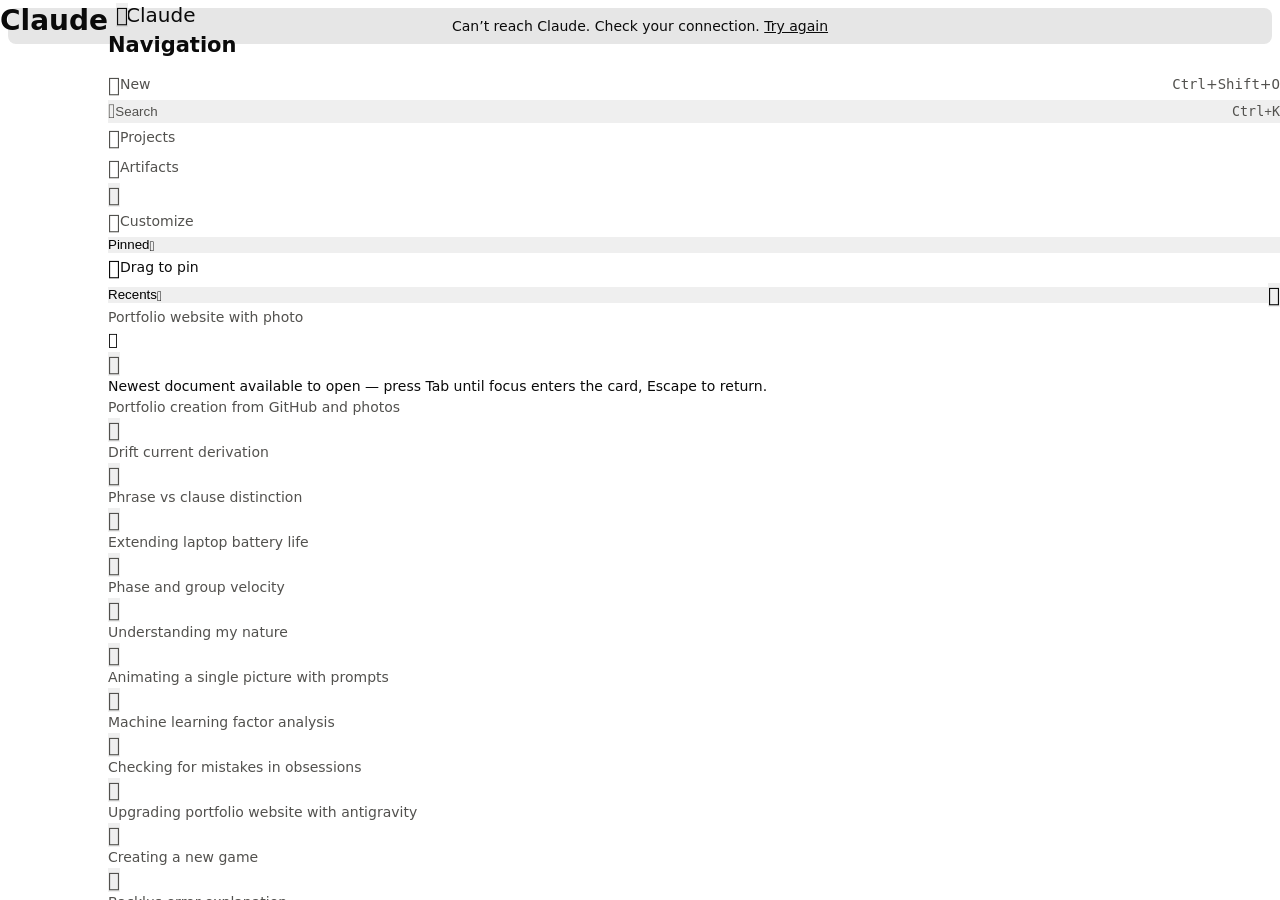
==== commit aee82490: "Add files via upload" ====
--- a/index.html
+++ b/index.html
@@ -1,12 +1,12 @@
 <!DOCTYPE html>
 <!-- saved from url=(0105)https://claude.ai/chat/95d2f0cd-ffa8-4052-9b6c-de2eb24a4936?artifact=08b188fc-79dc-4aa0-a7c1-519e5714a443 -->
-<html data-build-id="79979f1379" data-git-hash="79979f1379a5542d25d723bdbc84ad50508c53c3" data-build-timestamp="1793366066" data-version="1.0.0" data-env="" data-color-version="v2" data-browser-floor="chrome:131,edge:131,firefox:133,opera:115,safari:17,ios:17,samsung:28" data-document-variant="full" data-entry-document="app" lang="en-US" data-theme="claude" data-mode="light" data-density="comfortable" class="cds-root h-screen antialiased scroll-smooth" data-cds-fizzy-lake="color icons panels type" data-windows="" data-reports-layout-shift="" data-top-level-document="" data-flat-look="" data-reply-face="serif" style="--font-user-message: var(--font-sans-serif); --font-claude-response: var(--font-serif); --desktop-titlebar-inset: 0px; --toast-top-offset: 56px;" data-boot-ui-ready="frame"><head data-ion-ip-country="IN" data-ion-clean-url-hop="" data-ion-served-at="1793370251838"><meta http-equiv="Content-Type" content="text/html; charset=UTF-8"><meta property="og:title" content="Claude"><meta name="twitter:title" content="Claude"><link rel="canonical" href="https://claude.ai/"><meta property="og:url" content="https://claude.ai"><link rel="preconnect" href="https://assets-proxy.anthropic.com/" crossorigin=""><link rel="dns-prefetch" href="https://assets-proxy.anthropic.com/"><meta name="i18n-catalogs" data-i18n-catalogs="de-DE:ceb42f6e25e1.c69a7d71bfc9,fr-FR:361db10ef562.7f5466cd89cd,ko-KR:a99fe173567e.b745a2fd1e14,ja-JP:c68e5c23503c.ef4650c23cb4,es-419:f64bf3f4aef2.7f059169cba4,es-ES:7142b540e9ad.68e02b84e78d,it-IT:322706f31b39.4b35cfe81f46,hi-IN:37fce99ebd51.1770c9656a1f,pt-BR:ee3a26808365.7bb7bb1e38e3,id-ID:fbadcff427c5.96249cca78e0,am:3824ac57904d.a28a4248a941,ar:07a291737710.641b1f5e041f,be:22cb54116087.78c728099734,bho:e153d90d506c.431f41fbdfbe,bn:d51dac12c50f.e735e5fac54b,da:8cea5d7d3823.644cf4f078fd,fi:8b5dae6f9a66.ae889f6b030e,fil:f3f18001a4f0.b66f797d7218,gu:9523b9eaa604.0a834b95a1fd,ha:f0fcc0d598bd.bc376e03fcb2,he:f44c52050eb1.d8fac7c80bf4,ig:ad6fc4ca7aa4.21dc2e100fb1,kn:5e56cc8a6aa2.51948a60117b,ml:1efdafd2cb37.e68087a44b79,mr:f3ac02b1a4eb.72bbd97b3f99,nb:7def14b641e1.e07c28a939a9,nl:ff754786149b.b561e48571a1,ny:3dadd1642421.2f7bde9c7a1a,om:634ac9d67407.c71ccdbcf583,pt-PT:e7812bd56936.ae5ba131055c,rn:401b304a318b.8a4564c84cae,ru:a450e2ab5d59.ffc282c7f2cb,rw:0032d8b983ba.cb269ccd9644,so:5441110ced78.a576787b39dd,sv:2298c2ae9d94.71d60d2d80be,sw:24a386d1c5fb.4dd94c98f607,ta:09f08d987694.877b90bc2cd7,te:1072e7adfe69.1d619b24cd0a,th:3684b4457f9e.7deeecf0da6d,tr:472a6e9a15c0.3ef7621877b5,uk:2792a0227bda.13642607e3b6,ur:38a865ab4237.6779d520d447,vi:5f964d04e215.b4e130ea83f4,wo:c13f7cd61d19.82e892b31c19,yo:083ffb2019af.b406b2e3f5d8,zh-Hans:94dddc304e2e.f054ba51edf0,zh-Hant:67d18abd3708.edd65346f3ad" data-i18n-cut="s/" data-i18n-released="am,bho,bn,da,fi,fil,gu,ha,kn,ml,mr,nb,nl,ru,sv,sw,ta,te,th,tr,uk,vi,zh-Hans,zh-Hant" data-i18n-rtl="ar,he,ur"><meta name="viewport" content="width=device-width,initial-scale=1,viewport-fit=cover,interactive-widget=resizes-content"><meta name="apple-itunes-app" content="app-id=6473753684"><meta property="og:type" content="website"><meta property="og:site_name" content="Claude"><meta property="og:image" content="https://claude.ai/images/claude_ogimage.png"><meta property="og:image:width" content="1138"><meta property="og:image:height" content="640"><meta name="twitter:card" content="summary_large_image"><link rel="icon" type="image/svg+xml" href="https://assets-proxy.anthropic.com/claude-ai/v2/assets/v1/cd02a42d9-Vq_H3mgS.svg"><link rel="shortcut icon" href="https://claude.ai/favicon.ico"><link rel="apple-touch-icon" href="https://assets-proxy.anthropic.com/claude-ai/v2/assets/v1/c129d018a-0ZbJsTbu.png"><link rel="manifest" href="https://claude.ai/manifest.json"><meta name="mobile-web-app-capable" content="yes"><meta name="theme-color" content="rgb(255, 255, 255)"><link rel="preload" href="https://assets-proxy.anthropic.com/claude-ai/v2/assets/v1/cc27851ad-DDVos-BJ.woff2" as="font" type="font/woff2" crossorigin=""><link rel="preload" href="https://assets-proxy.anthropic.com/claude-ai/v2/assets/v1/c66fc489e-2VcCjn5t.woff2" as="font" type="font/woff2" crossorigin=""><style>html.cds-root{--cds-page-bg:var(--cds-surface-1)}</style><style>body{counter-reset:katexEqnNo mmlEqnNo}</style><style>:root[data-hide-root-scrollbar]{scrollbar-color:transparent transparent}:root[data-hide-root-scrollbar]:not([data-root-overflows]){scrollbar-width:none}</style><script data-compose-prelude="" nonce="">"number"==typeof Error.stackTraceLimit&&Error.stackTraceLimit<30&&(Error.stackTraceLimit=30),void 0===globalThis.process&&(globalThis.process={env:{},cwd:function(){return"/"}}),void 0===globalThis.global&&(globalThis.global=globalThis),"function"!=typeof URL.parse&&(URL.parse=function(t,e){try{return new URL(t,e)}catch(t){return null}}),"function"!=typeof URL.canParse&&(URL.canParse=function(t,e){try{return new URL(t,e),!0}catch(t){return!1}}),function(){function t(t){if("symbol"!=typeof Symbol[t])try{Object.defineProperty(Symbol,t,{value:Symbol.for("Symbol."+t)})}catch(t){}}t("dispose"),t("asyncDispose")}(),function(){var t=Array.prototype.slice;function e(t,e){if("function"!=typeof Array.prototype[t])try{Object.defineProperty(Array.prototype,t,{value:e,writable:!0,configurable:!0})}catch(t){}}e("toSorted",function(e){return t.call(this).sort(e)}),e("toReversed",function(){return t.call(this).reverse()}),e("toSpliced",function(){var e=t.call(this);return e.splice.apply(e,arguments),e})}();try{var desktopBootPlaceholder=globalThis.desktopBootFeatures&&globalThis.desktopBootFeatures.bootPlaceholder;desktopBootPlaceholder&&"supported"===desktopBootPlaceholder.status&&(document.documentElement.setAttribute("data-desktop-boot-placeholder",""),setTimeout(function(){var t=document.documentElement;if(!t.hasAttribute("data-boot-ui-ready")){if(t.hasAttribute("data-boot-ui-hold")){t.setAttribute("data-boot-ui-revealing","");var e=function(){t.removeAttribute("data-boot-ui-revealing")},o=setTimeout(e,2e3);requestAnimationFrame(function(){requestAnimationFrame(function(){clearTimeout(o),o=setTimeout(e,200)})})}t.setAttribute("data-boot-ui-ready","timeout")}},1e4))}catch(t){}</script><style>html[data-desktop-boot-placeholder]:not([data-boot-ui-ready]) [data-boot-surface],html[data-desktop-boot-placeholder]:not([data-boot-ui-ready]):not(
+<html data-build-id="93b82b4e13" data-git-hash="93b82b4e130184949f994614dae0491bf1864740" data-build-timestamp="1793452326" data-version="1.0.0" data-env="" data-color-version="v2" data-browser-floor="chrome:131,edge:131,firefox:133,opera:115,safari:17,ios:17,samsung:28" data-document-variant="full" data-entry-document="app" lang="en-US" data-theme="claude" data-mode="light" data-density="comfortable" class="cds-root h-screen antialiased scroll-smooth" data-sidebar-chrome-preference="rail" data-sidebar-app-switcher="" data-new-page-layout="home" data-prepaint-viewport-width="1536" data-prepaint-viewport-height="730" data-sidebar-chrome="rail" data-sidebar-width="288" data-cds-fizzy-lake="color panels type" data-prerender-headroom-arm="short" style="--static-sidebar-width: 288px; --prerender-activation-viewport-height: 729.6000366210938px; --desktop-titlebar-inset: 0px; --toast-top-offset: 56px; --font-user-message: var(--font-sans-serif); --font-claude-response: var(--font-serif);" data-windows="" data-reports-layout-shift="" data-top-level-document="" data-boot-ui-ready="frame" data-reply-face="serif" data-flat-look=""><head data-ion-ip-country="IN" data-ion-clean-url-hop="" data-ion-served-at="1793464801834" data-ion-default-route-hint-outcome="new_chat" data-ion-default-route-hint="new_chat"><meta http-equiv="Content-Type" content="text/html; charset=UTF-8"><meta property="og:title" content="Claude"><meta name="twitter:title" content="Claude"><link rel="canonical" href="https://claude.ai/"><meta property="og:url" content="https://claude.ai"><link rel="preconnect" href="https://assets-proxy.anthropic.com/" crossorigin=""><link rel="dns-prefetch" href="https://assets-proxy.anthropic.com/"><meta name="i18n-catalogs" data-i18n-catalogs="de-DE:ab82a0f81b31.c69a7d71bfc9,fr-FR:d277a981f0b9.7f5466cd89cd,ko-KR:21d0c3337229.b745a2fd1e14,ja-JP:939d5d67db45.02bb4bb26cb5,es-419:9fb81aeb45df.7f059169cba4,es-ES:afe1b2c0ef31.68e02b84e78d,it-IT:67e74fceeaca.4b35cfe81f46,hi-IN:0e19ff2ef883.1770c9656a1f,pt-BR:e02e5555c74b.7bb7bb1e38e3,id-ID:1d93b0e21000.96249cca78e0,am:21aa44bf6a57.a28a4248a941,ar:94e5f292eaae.641b1f5e041f,be:0868d9513e5f.78c728099734,bho:bc852b2dce17.431f41fbdfbe,bn:3e53fb10529d.e735e5fac54b,da:c51f1c186e15.644cf4f078fd,fi:82ebd40278b4.ae889f6b030e,fil:6323f2d945b3.b66f797d7218,gu:5361f8ac204c.0a834b95a1fd,ha:9e5db201721d.bc376e03fcb2,he:816ba868b6bb.d8fac7c80bf4,ig:b222b13db064.21dc2e100fb1,kn:05a52b488f01.51948a60117b,ml:c12394bb89e8.e68087a44b79,mr:b7e6daefd30e.72bbd97b3f99,nb:544231b587a0.e07c28a939a9,nl:16fabb267cb7.b561e48571a1,ny:7ea3ee279a56.2f7bde9c7a1a,om:ff4862441628.c71ccdbcf583,pt-PT:2431103cabbe.ae5ba131055c,rn:ecb6a8b9df16.8a4564c84cae,ru:851b80fc1684.ffc282c7f2cb,rw:a5c6d83eed06.cb269ccd9644,so:a08e98feb71e.a576787b39dd,sv:42baa953c4e4.71d60d2d80be,sw:d03f251c0590.4dd94c98f607,ta:b96fa52db407.877b90bc2cd7,te:772f6675453c.1d619b24cd0a,th:411de9b24a2a.7deeecf0da6d,tr:e04df59de726.3ef7621877b5,uk:e75af3cf45ee.13642607e3b6,ur:abaf2ff545f8.6779d520d447,vi:78c13a46e069.b4e130ea83f4,wo:6b604d9bc40d.82e892b31c19,yo:ba9bbcc22c23.b406b2e3f5d8,zh-Hans:56f612d364d3.f054ba51edf0,zh-Hant:fd073f81492f.edd65346f3ad" data-i18n-cut="s/" data-i18n-released="am,bho,bn,da,fi,fil,gu,ha,kn,ml,mr,nb,nl,ru,sv,sw,ta,te,th,tr,uk,vi,zh-Hans,zh-Hant" data-i18n-rtl="ar,he,ur"><meta name="viewport" content="width=device-width,initial-scale=1,viewport-fit=cover,interactive-widget=resizes-content"><meta name="apple-itunes-app" content="app-id=6473753684"><meta property="og:type" content="website"><meta property="og:site_name" content="Claude"><meta property="og:image" content="https://claude.ai/images/claude_ogimage.png"><meta property="og:image:width" content="1138"><meta property="og:image:height" content="640"><meta name="twitter:card" content="summary_large_image"><link rel="icon" type="image/svg+xml" href="https://assets-proxy.anthropic.com/claude-ai/v2/assets/v1/cd02a42d9-Vq_H3mgS.svg"><link rel="shortcut icon" href="https://claude.ai/favicon.ico"><link rel="apple-touch-icon" href="https://assets-proxy.anthropic.com/claude-ai/v2/assets/v1/c129d018a-0ZbJsTbu.png"><link rel="manifest" href="https://claude.ai/manifest.json"><meta name="mobile-web-app-capable" content="yes"><meta name="theme-color" content="rgb(255, 255, 255)"><link rel="preload" href="https://assets-proxy.anthropic.com/claude-ai/v2/assets/v1/cc27851ad-DDVos-BJ.woff2" as="font" type="font/woff2" crossorigin=""><link rel="preload" href="https://assets-proxy.anthropic.com/claude-ai/v2/assets/v1/c66fc489e-2VcCjn5t.woff2" as="font" type="font/woff2" crossorigin=""><style>html.cds-root{--cds-page-bg:var(--cds-surface-1)}</style><style>body{counter-reset:katexEqnNo mmlEqnNo}</style><style>:root[data-hide-root-scrollbar]{scrollbar-color:transparent transparent}:root[data-hide-root-scrollbar]:not([data-root-overflows]){scrollbar-width:none}</style><script data-compose-prelude="" nonce="">"number"==typeof Error.stackTraceLimit&&Error.stackTraceLimit<30&&(Error.stackTraceLimit=30),void 0===globalThis.process&&(globalThis.process={env:{},cwd:function(){return"/"}}),void 0===globalThis.global&&(globalThis.global=globalThis),"function"!=typeof URL.parse&&(URL.parse=function(t,e){try{return new URL(t,e)}catch(t){return null}}),"function"!=typeof URL.canParse&&(URL.canParse=function(t,e){try{return new URL(t,e),!0}catch(t){return!1}}),function(){function t(t){if("symbol"!=typeof Symbol[t])try{Object.defineProperty(Symbol,t,{value:Symbol.for("Symbol."+t)})}catch(t){}}t("dispose"),t("asyncDispose")}(),function(){var t=Array.prototype.slice;function e(t,e){if("function"!=typeof Array.prototype[t])try{Object.defineProperty(Array.prototype,t,{value:e,writable:!0,configurable:!0})}catch(t){}}e("toSorted",function(e){return t.call(this).sort(e)}),e("toReversed",function(){return t.call(this).reverse()}),e("toSpliced",function(){var e=t.call(this);return e.splice.apply(e,arguments),e})}();try{var desktopBootPlaceholder=globalThis.desktopBootFeatures&&globalThis.desktopBootFeatures.bootPlaceholder;desktopBootPlaceholder&&"supported"===desktopBootPlaceholder.status&&(document.documentElement.setAttribute("data-desktop-boot-placeholder",""),setTimeout(function(){var t=document.documentElement;if(!t.hasAttribute("data-boot-ui-ready")){if(t.hasAttribute("data-boot-ui-hold")){t.setAttribute("data-boot-ui-revealing","");var e=function(){t.removeAttribute("data-boot-ui-revealing")},o=setTimeout(e,2e3);requestAnimationFrame(function(){requestAnimationFrame(function(){clearTimeout(o),o=setTimeout(e,200)})})}t.setAttribute("data-boot-ui-ready","timeout")}},1e4))}catch(t){}</script><style>html[data-desktop-boot-placeholder]:not([data-boot-ui-ready]) [data-boot-surface],html[data-desktop-boot-placeholder]:not([data-boot-ui-ready]):not(
 [data-boot-standalone]
 ) body{background:0 0!important}html[data-desktop-boot-placeholder]:not([data-boot-ui-ready]) [data-page-loading]{visibility:hidden}html[data-desktop-boot-placeholder][data-boot-ui-hold]:not(
 [data-boot-ui-ready]
 ) body{opacity:0!important}html[data-desktop-boot-placeholder][data-boot-ui-hold]:not(
 [data-boot-ui-ready]
-) body::after{content:"";position:fixed;inset:0;z-index:2147483647}#desktop-boot-drag-strip{display:none}html[data-desktop-boot-placeholder]:not([data-boot-ui-ready]) #desktop-boot-drag-strip{display:block;position:fixed;top:0;left:0;right:0;z-index:-1;height:48px;app-region:drag}</style><script nonce="">"use strict";(()=>{try{performance.mark("claude:head_scripts_start")}catch{}try{if(document.head.hasAttribute("data-ion-clean-url-hop")){let t=location.pathname;try{t=decodeURIComponent(t)}catch{}t=t.replace(/[\x00-\x1f\x7f]/g,"").toLowerCase().replace(/\/{2,}/g,"/").replace(/\/+$/,"");let a=location.hash.slice(1),e="/magic-link"===t?"__ml_handoff":"/appeal-status"===t?"__as_handoff":"/connector-consent"===t?"__cc_handoff":null;if(null!==e&&""!==a){if(sessionStorage.setItem(e,JSON.stringify({hash:a,at:Date.now()})),"__ml_handoff"===e)try{sessionStorage.setItem("login_timing_hop_t0",String(Math.round(performance.timeOrigin)))}catch{}window.__ml_hop_pending=!0;let t=location.origin+location.pathname+location.search;history.replaceState(null,"",t),location.replace(t)}}}catch{try{window.__ml_hop_pending=!1}catch{}}})()</script><script nonce="">"use strict";(()=>{var e="claude:stale_entry_reload";try{let t=document.head.dataset,r=Number(t.ionServedAt),a=Date.now(),n=a-r,o=function(){let e=performance.getEntriesByType?.("navigation")[0]?.type;if("string"==typeof e&&""!==e)return e;switch(performance.navigation?.type){case 0:return"navigate";case 1:return"reload";case 2:return"back_forward";default:return null}}(),c="back_forward"===o,i=performance.timeOrigin||a;if("revalidate"===t.ionEntryCache&&r>0&&n>864e5&&(c||"navigate"===o&&!1!==navigator.onLine)&&!function(t,r){try{let a=JSON.parse(sessionStorage.getItem(e)??"null");return"object"==typeof a&&null!==a&&a.href===r&&t-a.at<6e4}catch{return!1}}(i,location.href)&&!function(e){try{let t=e-Number(localStorage.getItem("claude:stale_entry_clock_suspect"));return t>=0&&t<864e5}catch{return!1}}(a)){let t=!1;try{sessionStorage.setItem(e,JSON.stringify({servedAt:r,ageMs:n,at:a,href:location.href,nav:o,hidden:document.hidden})),t=!0}catch{}(t||c)&&(window.stop(),location.reload())}}catch{}})()</script><script nonce="">"use strict";(()=>{function e(e){let o=function(e){return document.cookie.split(";").map(e=>e.trim()).filter(o=>o.startsWith(e+"="))}(e)[0];if(void 0!==o)try{return decodeURIComponent(o.slice(e.length+1))}catch{return}}function o(){return e("sessionKeyLC")||e("sessionKeyV3LC")||void 0}!function(){let e={resolve:null};try{performance.mark?.("rq_cache:preload_start");let r="keyval-store",t="keyval",n="react-query-cache",a="store:chat-draft:chorus-unified-composer",s="__PRELOADED_CHAT_DRAFT_READS__",c="__PRELOADED_CHAT_DRAFT_READS_MARKER__",_="__PRELOADED_CHAT_DRAFT_READS_PLANTED_AT__",i="__PRELOADED_CHAT_DRAFT_READS_SIGNAL__",l="chat-draft-write-signal",d=window.location.pathname,u=o();if(("/new"===d||"/new/"===d||"/"===d||"/login"===d)&&u){let o=window;o[c]=u,o[_]=Date.now();try{o[i]=localStorage.getItem(l)}catch{}o[s]={[a]:new Promise(o=>{e.resolve=o})}}let D=new Promise(o=>{let s=e=>{window.__PRELOADED_IDB_CACHE_SETTLED__=!0,o(e);try{performance.mark?.("rq_cache:preload_settled")}catch{}};if(!window.indexedDB)return e.resolve?.(void 0),void s(void 0);let c=indexedDB.open(r);c.onupgradeneeded=e=>{c.transaction?.abort(),window.__PRELOADED_IDB_DATABASE_MISSING__=!0,window.__PRELOADED_IDB_DATA_LOSS__=e.dataLoss},c.onerror=()=>{e.resolve?.(void 0),s(void 0)},c.onsuccess=()=>{let o=c.result;if(!o.objectStoreNames.contains(t))return o.close(),indexedDB.deleteDatabase(r),e.resolve?.(void 0),void s(void 0);try{let r=o.transaction(t,"readonly").objectStore(t),c=e.resolve;if(c){let e=r.get(a);e.onerror=e=>{e.preventDefault(),c(void 0)},e.onsuccess=()=>c({v:e.result,t:performance.now()})}let _=r.get(n);_.onerror=()=>{o.close(),s(void 0)},_.onsuccess=()=>{o.close(),window.__PRELOADED_IDB_CACHE_RESULT__=_.result,s(_.result)}}catch{o.close(),e.resolve?.(void 0),s(void 0)}}});window.__PRELOADED_IDB_CACHE__=D,D.catch(()=>{e.resolve?.(void 0)}),performance.measure?.("rq_cache:preload_exec",{start:"rq_cache:preload_start"});try{!function(){let e,r=window,t=/^\/chat\/([0-9a-f]{8}-[0-9a-f]{4}-[0-9a-f]{4}-[0-9a-f]{4}-[0-9a-f]{12})\/?$/i.exec(location.pathname),n=t?null:/^\/(?:cowork|local_sessions|cowork_sessions)\/(?:session_|cse_)([A-Za-z0-9_]{1,64})\/?$/.exec(location.pathname),a=t?t[1]:n?"cowork:cse_"+n[1]:"",s=e=>{r.__PRELOADED_CONV_RECORD__=e},c=e=>s({uuid:a,skipped:e});if(!a)return c("not_chat_path");if(!window.indexedDB)return c("no_indexeddb");if(!o())return c("no_marker");try{let o=localStorage.getItem("spa:rqCacheRetention"),r=o&&JSON.parse(o)?.conversationStore;if(!r||!(r.days>=1)||!(r.max>=1)||n&&(!Array.isArray(r.products)||!r.products.includes("cowork")))return c("store_off");if(n&&(!/claude(nest|gov)?\/[^ ]/i.test(navigator.userAgent)||!window.claudeAppBindings))return c("not_desktop_app");if(localStorage.getItem("conversation-store:clear-pending"))return c("clear_pending");e=localStorage.getItem("conversation-store:unsaved:"+a)}catch{return c("storage_error")}let _=performance.now();r.__PRELOADED_CONV_RECORD_P__=new Promise(o=>{let r,t=r=>{s({uuid:a,record:r,unsaved:e,readMs:performance.now()-_}),o(null!==r)};try{r=indexedDB.open("claude-conversation-store")}catch{return void t(null)}r.onupgradeneeded=()=>{r.transaction?.abort()},r.onerror=()=>t(null),r.onsuccess=()=>{let e=r.result;if(e.onversionchange=()=>e.close(),!e.objectStoreNames.contains("trees"))return e.close(),void t(null);try{let o=e.transaction("trees","readonly").objectStore("trees").get(a);o.onsuccess=()=>{e.close(),t(o.result??null)},o.onerror=()=>{e.close(),t(null)}}catch{e.close(),t(null)}}})}()}catch{}}catch{e.resolve?.(void 0)}}()})()</script><script nonce="">"use strict";(()=>{function t(t){let e=function(t){return document.cookie.split(";").map(t=>t.trim()).filter(e=>e.startsWith(t+"="))}(t)[0];if(void 0!==e)try{return decodeURIComponent(e.slice(t.length+1))}catch{return}}function e(){return t("sessionKeyLC")||t("sessionKeyV3LC")||void 0}try{if(!0!==window.__ml_hop_pending){let t=document.head.dataset.ionDefaultRouteHint,a=""===location.hash&&/^(?:[?&](?:(?:redirect=claude\.com|via|attempt|utm_\w*|gad_\w*|gclsrc|targetid|gclid|gbraid|wbraid|dclid|fbclid|ttclid|rdt_cid|msclkid|li_fat_id|twclid)(?:=[^?&]*)?)?)*$/.test(location.search),i=!t||"new_chat"===t,o=location.pathname,n="/"===o&&e()&&(!a||i);n||"/new/"===o?(history.replaceState(history.state,"","/new"+location.search+location.hash),n&&"/new"===location.pathname&&performance.mark?.("claude:root_path_rewritten")):"/login"===o&&a&&i&&document.head.dataset.ionDefaultRouteHintOutcome&&"1"===localStorage.getItem("spa:cai_cheerful_prism")&&e()&&!sessionStorage.getItem("oauth_return_to")&&!/claude(nest|gov)?\/[^ ]/i.test(navigator.userAgent)&&(history.replaceState(history.state,"","/new"+location.search),"/new"===location.pathname&&performance.mark?.("claude:login_path_rewritten"))}}catch{}})()</script><script nonce="">"use strict";(()=>{var t="spa:locale",e={no:"nb",nn:"nb",tl:"fil"};function n(t,n="zh-hans"){let a=t.indexOf("-"),o=-1===a?t:t.slice(0,a);return"zh"!==o?Object.hasOwn(e,o)?e[o]:o:"zh"===t?n:/-hans\b/.test(t)||!/-(tw|hk|mo|hant)\b/.test(t)?"zh-hans":"zh-hant"}function a(t,e){let a,o=t=>e.findLast(e=>e.toLowerCase()===t)??e.find(e=>n(e.toLowerCase())===t);for(let e of t)if(e){let t=e.toLowerCase(),s=n(t,a);("zh"===t||t.startsWith("zh-"))&&(a??(a=s));let i=o(t)??o(s);if(i)return i}}try{let e=document.querySelector('meta[name="i18n-catalogs"]')?.dataset.i18nReleased;if(e&&!0!==window.__ml_hop_pending&&!window.__SKIP_FIRST_VISIT_LOCALE__&&self===top&&!location.pathname.startsWith("/mobile/")&&!localStorage.getItem(t)){let n=["en-US","de-DE","fr-FR","ko-KR","ja-JP","es-419","es-ES","it-IT","hi-IN","pt-BR","id-ID"],o=navigator.languages||[],s=a(o,[...n,...e.split(",")]);s&&!n.includes(s)&&(localStorage.setItem(t,s),window.__FIRST_VISIT_LOCALE__={to:s,from:a(o,n)??"en-US"})}}catch{}})()</script><script nonce="">"use strict";(()=>{function e(e){return document.cookie.split(";").map(e=>e.trim()).filter(t=>t.startsWith(e+"="))}function t(t){let n=e(t)[0];if(void 0!==n)try{return decodeURIComponent(n.slice(t.length+1))}catch{return}}function n(){if(function(e){let t=e;try{t=decodeURIComponent(t)}catch{}return/^\/+perks\/+[^/]/.test(t.replace(/[^ -~\u0080-\uffff]/g,"").toLowerCase())}(window.location.pathname))return;let e=window,n=e.desktopManagedConfig??e.desktopEnterpriseConfig;if(n?.disableNonessentialTelemetry)return;let o=function(e){let t=e.length>=2&&e.startsWith('"')&&e.endsWith('"')?e.slice(1,-1):e;return/^[a-zA-Z0-9_.-]{1,128}$/.test(t)?t:void 0}(t("ajs_anonymous_id")??"");return o||(s()&&"1p"!==n?.deploymentMode?void 0:(void 0===e.__PAGE_ANONYMOUS_ID__&&crypto.randomUUID&&(e.__PAGE_ANONYMOUS_ID__="claudeai.v1."+crypto.randomUUID()),e.__PAGE_ANONYMOUS_ID__))}var o=/^[0-9a-f]{8}-[0-9a-f]{4}-[0-9a-f]{4}-[0-9a-f]{4}-[0-9a-f]{12}$/i;function r(n){let r=t(n),a=e(n);if(r)return o.test(r)&&new Set(a).size<2?r:"unknown"}var a=/^[a-zA-Z]{2,3}(-[a-zA-Z0-9]{2,8}){0,3}$/;function i(e){let t="en-US"===e?/^en-([a-z]{2})$/i.exec(function(){let e=window.desktopPreferredLanguages,t=Array.isArray(e)?e[0]:void 0;return"string"==typeof t&&/^en-[a-z]{2}$/i.test(t)?t:navigator.language}())?.[1]?.toUpperCase():void 0,n=t&&"US"!==t?"en-"+t+", en-US;q=0.9":e,o=t&&"US"!==t?["en-"+t.toLowerCase(),"en-us"]:[e.toLowerCase()];for(let e of navigator.languages||[]){let t=e.toLowerCase();if(!a.test(e)||o.includes(t))continue;if(10===o.length)break;let r=", "+e+";q=0."+(10-o.length);if(n.length+r.length>120)break;o.push(t),n+=r}return n}function s(){let e=navigator.userAgent.toLowerCase();return(e.indexOf("claude/")>=0||e.indexOf("claudenest/")>=0||e.indexOf("claudegov/")>=0)&&!!window.claudeAppBindings}var l=/^\/mobile\/(mcp-app-runtime|web-view-sandbox-runtime|time-limits)\//,c=/[?&]platform=([^&#]*)/,d=/[?&]appVersion=([^&#]*)/,u=/^[0-9A-Za-z][0-9A-Za-z.+-]{0,63}$/;function p(e,t){let n=t.exec(e);if(null===n)return null;try{return decodeURIComponent(n[1])}catch{return null}}var f=["en-US","de-DE","fr-FR","ko-KR","ja-JP","es-419","es-ES","it-IT","hi-IN","pt-BR","id-ID"];try{if(window.__SKIP_BOOTSTRAP_PRELOAD__)throw new Error;if(function(){if(!l.test(window.location.pathname))return!1;let e=p(window.location.search,c);if("ios"!==e&&"android"!==e)return!1;let t=p(window.location.search,d);return null!==t&&u.test(t)}())throw window.__BOOTSTRAP_PRELOAD__={wrapperSkip:!0},new Error;performance.mark?.("bootstrap:preload_start");let{path:e,headers:_,sessionMarker:h}=function(e={}){let l=e.apiPrefix??"/edge-api",c=t("lastActiveOrg"),d=t("sessionKeyLC")||t("sessionKeyV3LC")||void 0,u=!e.skipOrgPath&&d&&c&&o.test(c)?c:void 0,p="?statsig_hashing_algorithm=djb2&growthbook_format=sdk&cache_bust=1&include_system_prompts=false",f=u?l+"/bootstrap/"+u+"/app_start"+p:l+"/bootstrap"+p,_=function(){let e=document.documentElement.dataset,t={"anthropic-client-sha":e.gitHash??"unknown","anthropic-client-version":e.version??"unknown","anthropic-client-build":e.buildTimestamp??"unknown","anthropic-client-capabilities":"mfa_sms_v1, mfa_email_v1","anthropic-device-id":r("anthropic-device-id")??"unknown","anthropic-client-platform":s()?"desktop_app":"web_claude_ai"},o=n();o&&(t["anthropic-anonymous-id"]=o);let a=r("activitySessionId");return a&&(t["x-activity-session-id"]=a),t}(),h=function(){try{let e=localStorage.getItem("spa:locale");return e&&a.test(e)?e:void 0}catch{return}}();h&&(_["accept-language"]=i(h));let m=h??e.renderedLocale;return m&&(_["x-app-locale"]=m),{path:f,headers:_,sessionMarker:d}}({renderedLocale:function(e,t=f){let n=new Map;for(let e of t){let t=e.toLowerCase();n.set(t,e);let o=t.split("-")[0];n.has(o)||n.set(o,e)}for(let t of e)if(t){let e=t.toLowerCase(),o=n.get(e);if(void 0!==o)return o;let r=e.split("-")[0],a=r.length?n.get(r):void 0;if(void 0!==a)return a}return"en-US"}(navigator.languages||[])}),m=document.cookie,w=fetch(e,{credentials:"include",headers:_});window.__BOOTSTRAP_PRELOAD__={promise:w,path:e,sessionMarker:h,cookieHeader:m,locale:_["x-app-locale"]};let g=e=>performance.mark?.("bootstrap:preload_response",{detail:{ok:e}});w.then(e=>g(e.ok),()=>g(!1)).catch(()=>{}),performance.measure?.("bootstrap:preload_exec",{start:"bootstrap:preload_start"})}catch{}})()</script><meta name="route-inline-scripts-anchor" content=""><script nonce="">"use strict";(()=>{function e(e){return`/api/published_artifacts/${e}`}function t(e){let t=function(e){return document.cookie.split(";").map(e=>e.trim()).filter(t=>t.startsWith(e+"="))}(e)[0];if(void 0!==t)try{return decodeURIComponent(t.slice(e.length+1))}catch{return}}try{let n="([0-9a-fA-F]{8}(?:-[0-9a-fA-F]{4}){3}-[0-9a-fA-F]{12})",i=new RegExp("^/(?:public/artifacts/"+n+"(?:/embed)?|share/"+n+")$").exec(location.pathname),s=i?.[1]?[e(i[1]),e(i[1])+"/meta"]:i?.[2]&&void 0===(t("sessionKeyLC")||t("sessionKeyV3LC")||void 0)?[function(e){return`/api/chat_snapshots/${e}?rendering_mode=messages&render_all_tools=true`}(i[2])]:void 0;if(s){let e={responses:{}};window.__PUBLIC_VIEWER_PRELOAD__=e;for(let t of s)(e.responses[t]=fetch(t,{credentials:"include"})).catch(()=>{})}}catch{}})()</script><script nonce="">"use strict";(()=>{var e="en-US",t=["en-US","de-DE","fr-FR","ko-KR","ja-JP","es-419","es-ES","it-IT","hi-IN","pt-BR","id-ID"];function n(n,o=t){let r=new Map;for(let e of o){let t=e.toLowerCase();r.set(t,e);let n=t.split("-")[0];r.has(n)||r.set(n,e)}for(let e of n)if(e){let t=e.toLowerCase(),n=r.get(t);if(void 0!==n)return n;let o=t.split("-")[0],a=o.length?r.get(o):void 0;if(void 0!==a)return a}return e}function o(){let e=[],t=r()?.dataset.i18nCatalogs||"";for(let n of t.split(",")){let t=/^([\w-]+):([\w-]+)\.([\w-]+)$/.exec(n);t&&e.push(t.slice(1))}return e}function r(){try{return document.querySelector('meta[name="i18n-catalogs"]')}catch{return null}}try{let t=function(){let e=null;try{e=localStorage.getItem("spa:locale")}catch{e=null}if(!e)return n(navigator.languages);let t=e.toLowerCase();for(let[e]of o())if(e.toLowerCase()===t)return e;return n([e])}();if(function(e){r()?.dataset.i18nRtl?.split(",")?.includes(e)&&(document.documentElement.dir=window.__FIRST_PAINT_DIR__="rtl")}(t),window.__SKIP_I18N_CATALOG_PRELOAD__)throw new Error;if(t===e)throw new Error;performance.mark?.("i18n:catalog_preload_start");let a=function(e){for(let[t,n,a]of o())if(t===e)return{base:"/i18n/"+(r()?.dataset.i18nCut||"")+e+".json?v="+n,dynamic:"/i18n/dynamic/"+e+".json?v="+a};let t=encodeURIComponent(e);return{base:"/i18n/"+t+".json",dynamic:"/i18n/dynamic/"+t+".json"}}(t),l={},i={};for(let e of[a.base,a.dynamic]){let t=fetch(e),n=t.then(e=>e.ok?e.json():void 0);n.catch(()=>{}),l[e]=t,i[e]=n}let s={locale:t,responses:l,bodies:i};window.__I18N_CATALOG_PRELOAD__=s,performance.measure?.("i18n:catalog_preload_exec",{start:"i18n:catalog_preload_start"})}catch{}})()</script><script data-boot-recovery="" nonce="">"use strict";(()=>{var e={failed:0};window.__bootRecovery=e,function(e){let r=e=>{try{e()}catch{}},t="link[rel=modulepreload][crossorigin],script[type=module][src][crossorigin]",n="spa_boot_refetch",o=new WeakMap,s=0,i="",a=!0,c=!1,l=[],d=0,f=0,u=e=>e.href||e.src,m=()=>[...document.querySelectorAll(t)],p=e=>e?.split("?",1)[0],y=e=>m().some(r=>p(u(r))===p(e)),h=e=>fetch(u(e),{mode:"cors",credentials:"same-origin",cache:"reload"}).then(e=>e.arrayBuffer().then(()=>e.ok?2:404===e.status?1:0)).catch(()=>0),g=()=>performance.getEntriesByName("entry_eval:start","mark")[0],v=e=>{try{let r=JSON.parse(sessionStorage.getItem(n)??"");return(e?y(r[4]):r[4])&&r[2]&&Math.abs(Date.now()-r[0])<6e5}catch{return!1}},S=(t,n)=>r(()=>{let r=1<<(e?.endingOf?.(t)??0);n?d|=r:f=1|r});function w(){if(i||!v())try{sessionStorage.setItem(n,JSON.stringify([Date.now(),s,a,Math.round(performance.now()),i,d||f]))}catch{}}function E(){if(!s)return;let t=0;for(let e of m()){let r=o.get(e);(1===r||i&&(0===r||void 0===r&&e.src))&&(o.set(e,r=2),h(e).then(r=>{a&&(a=0!==r),c=2===r,o.set(e,3),E()})),(void 0===r||2===r)&&t++}g()||(c&&l.splice(0).forEach(h),t||(r(()=>e?.settled?.(s,a)),w()))}function k(n){let d=n.target,f=d instanceof Element,m=f&&!d.matches(t);if(m&&"error"===n.type&&d.matches("link[rel=preload][crossorigin],link[data-entry-stylesheet]")&&l.push(d),!m||e?.progress){if(g())return void _("removeEventListener");if(m)return void r(()=>e?.progress?.(s));if(f){if(o.has(d))return;let e=+("error"===n.type&&(s>0||"complete"!==document.readyState));o.set(d,e),s+=e,c&&(c=!e),e&&S(u(d),d.href)}else{if(!(!i&&n.error instanceof SyntaxError&&"fromAsync"in Array&&y(n.filename)))return;if(v(!0))return s++,a=c=!1,void r(()=>e?.settled?.(s,!1,!0));i=n.filename,s++,c=!1,S(i),w()}E(),r(()=>e?.progress?.(s))}}function _(e){window[e]("error",k,!0),document[e]("load",k,!0)}_("addEventListener")}({progress(r){r>e.failed&&(e.allGood=void 0),e.failed=r,e.progress?.(r)},settled(r,t,n){e.failed=r,e.allGood=t,e.unparsed||(e.unparsed=n),e.settled?.(r,t)},endingOf:function(e){let r=performance.getEntriesByName(e,"resource"),{responseStatus:t,deliveryType:n,transferSize:o,encodedBodySize:s,serverTiming:i}=r.find(e=>e.responseStatus)??r[0]??{},a=i?.some(e=>"dcz_on"===e.name);return t?t>399?4:"cache"===n||s&&!o?3:s?a?9:7:o?a?1:2:6:0===t?5:8}})})()</script><script nonce="">"use strict";(()=>{function e(e){return t(e).replace(/[A-Z]/g,e=>e.toLowerCase())}function t(e){let t=0,n=e.length;for(;t<n&&(" "===e[t]||"\t"===e[t]);)t+=1;for(;n>t&&(" "===e[n-1]||"\t"===e[n-1]);)n-=1;return e.slice(t,n)}var n="https://assets.claude.ai/videos/login-hero-kt3-still-005fec8b.webp";function r(){return function(e){for(let n of document.cookie.split(";")){let r=t(n),o=r.indexOf("=");if(!(o<=0||r.slice(0,o)!==e))try{return decodeURIComponent(r.slice(o+1))}catch{return null}}return null}("__Host-claude-ai-pending-login-email")}function o(e){let t=function(e){return document.cookie.split(";").map(e=>e.trim()).filter(t=>t.startsWith(e+"="))}(e)[0];if(void 0!==t)try{return decodeURIComponent(t.slice(e.length+1))}catch{return}}function i(){return o("sessionKeyLC")||o("sessionKeyV3LC")||void 0}var c="https://js.hcaptcha.com";function l(e,t,n){let r=document.createElement("link");r.rel=e,r.href=t;for(let e in n)r.setAttribute(e,n[e]);document.head.appendChild(r)}function a(){return new URLSearchParams(location.search.slice(1))}function u(e,t){let n=e.getAll(t);if(1!==n.length)return 0===n.length?null:n[0];try{let e=JSON.parse(n[0]),t=Array.isArray(e)?e[0]:e;return"string"==typeof t?t:n[0]}catch{return n[0]}}try{if(!0!==window.__ml_hop_pending){let t=location.pathname;if("/login"!==t||i())("/magic-link"===t&&function(){let t=a();if("desktop_app"===u(t,"client"))return!1;let n=u(t,"continue");if("team_signup"===n||"enterprise_signup"===n)return!0;if(!document.head.hasAttribute("data-ion-pending-login"))return!1;let[o,i]=function(){let e=location.hash.slice(1);if(""!==e)return e;try{let e=sessionStorage.getItem("__ml_handoff");if(null===e)return"";let t=JSON.parse(e);if("string"==typeof t.hash&&"number"==typeof t.at&&Date.now()-t.at<=6e5)return t.hash}catch{}return""}().split(":");if(!o||!i)return!1;let c=function(e){try{let t=Uint8Array.from(atob(e.replace(/-/g,"+").replace(/_/g,"/")),e=>e.charCodeAt(0));return new TextDecoder("utf-8",{fatal:!0,ignoreBOM:!0}).decode(t)}catch{return null}}(i),l=r();return null!==c&&null!==l&&e(l)===e(c)}()||"/login/popup-google-auth"===t)&&(l("preconnect",c),l("preconnect","https://newassets.hcaptcha.com"));else{let e=/claude(nest|gov)?\/[^ ]/i.test(navigator.userAgent)&&!!window.claudeAppBindings,t=a().get("returnTo")?.includes("/oauth/authorize")??!1;!e&&!t&&(l("preconnect",new URL(n).origin),document.addEventListener("DOMContentLoaded",()=>{try{if(i()||!function(){let e=navigator.connection;return void 0!==e&&"4g"===e.effectiveType&&"number"==typeof e.downlink&&e.downlink>=9&&!0!==e.saveData}())return;l("preload",n,{as:"image",media:"(min-width: 64rem)"})}catch{}},{once:!0})),l("preconnect",c),e||l("preconnect","https://accounts.google.com")}}}catch{}})()</script><link rel="preconnect" href="https://assets.claude.ai/"><link rel="preconnect" href="https://js.hcaptcha.com/"><link rel="preconnect" href="https://accounts.google.com/"><script type="module" crossorigin="" src="./Portfolio website with photo - Claude_files/index-BJJTYFi2.js.download" nonce=""></script><link rel="modulepreload" crossorigin="" href="https://assets-proxy.anthropic.com/claude-ai/v2/assets/v1/vendor-zod-CPpenJrb.js"><link rel="modulepreload" crossorigin="" href="https://assets-proxy.anthropic.com/claude-ai/v2/assets/v1/preload-helper-Cq29w_VG.js"><link rel="modulepreload" crossorigin="" href="https://assets-proxy.anthropic.com/claude-ai/v2/assets/v1/rolldown-runtime-BmbMa3VH.js"><link rel="modulepreload" crossorigin="" href="https://assets-proxy.anthropic.com/claude-ai/v2/assets/v1/vendor-frame-iz8L1jC9.js"><link rel="modulepreload" crossorigin="" href="https://assets-proxy.anthropic.com/claude-ai/v2/assets/v1/shared-frame-boot-DPCDCQar.js"><link rel="modulepreload" crossorigin="" href="https://assets-proxy.anthropic.com/claude-ai/v2/assets/v1/shared-frame-DH1u5uQk.js"><link rel="modulepreload" crossorigin="" href="https://assets-proxy.anthropic.com/claude-ai/v2/assets/v1/vendor-datadog-CGtglbIi.js"><link rel="modulepreload" crossorigin="" href="https://assets-proxy.anthropic.com/claude-ai/v2/assets/v1/vendor-query-CdfkcLg6.js"><link rel="modulepreload" crossorigin="" href="https://assets-proxy.anthropic.com/claude-ai/v2/assets/v1/vendor-all-l-p-m-w-0-CHaan3xF.js"><link rel="modulepreload" crossorigin="" href="https://assets-proxy.anthropic.com/claude-ai/v2/assets/v1/shared-l-p-m-w-0-C_nAiu5o.js"><link rel="modulepreload" crossorigin="" href="https://assets-proxy.anthropic.com/claude-ai/v2/assets/v1/vendor-flags-DkAZt86X.js"><link rel="modulepreload" crossorigin="" href="https://assets-proxy.anthropic.com/claude-ai/v2/assets/v1/vendor-router-B8AYN-9t.js"><link rel="modulepreload" crossorigin="" href="https://assets-proxy.anthropic.com/claude-ai/v2/assets/v1/shared-l-p-m-w-1-O9prfPUL.js"><link rel="modulepreload" crossorigin="" href="https://assets-proxy.anthropic.com/claude-ai/v2/assets/v1/vendor-intl-D9Num-b5.js"><link rel="modulepreload" crossorigin="" href="https://assets-proxy.anthropic.com/claude-ai/v2/assets/v1/shared-l-p-m-w-2-BMCa56Vr.js"><link rel="modulepreload" crossorigin="" href="https://assets-proxy.anthropic.com/claude-ai/v2/assets/v1/shared-l-p-m-w-3-B5uNmf7O.js"><link rel="modulepreload" crossorigin="" href="https://assets-proxy.anthropic.com/claude-ai/v2/assets/v1/shared-l-p-m-w-4-BkeeGGW7.js"><link rel="modulepreload" crossorigin="" href="https://assets-proxy.anthropic.com/claude-ai/v2/assets/v1/vendor-base-ui-Dd8Qw3xe.js"><link rel="modulepreload" crossorigin="" href="https://assets-proxy.anthropic.com/claude-ai/v2/assets/v1/shared-l-p-m-w-5-BDZb5dJN.js"><link rel="modulepreload" crossorigin="" href="https://assets-proxy.anthropic.com/claude-ai/v2/assets/v1/vendor-motion-BWX2dBy_.js"><link rel="modulepreload" crossorigin="" href="https://assets-proxy.anthropic.com/claude-ai/v2/assets/v1/vendor-all-m-w-0-BNyR_97e.js"><link rel="modulepreload" crossorigin="" href="https://assets-proxy.anthropic.com/claude-ai/v2/assets/v1/shared-p-m-w-0-Bm011c1F.js"><link rel="modulepreload" crossorigin="" href="https://assets-proxy.anthropic.com/claude-ai/v2/assets/v1/shared-m-w-0-Dp3k4Hda.js"><link rel="modulepreload" crossorigin="" href="https://assets-proxy.anthropic.com/claude-ai/v2/assets/v1/shared-l-p-m-0-Bvz_onga.js"><link rel="modulepreload" crossorigin="" href="https://assets-proxy.anthropic.com/claude-ai/v2/assets/v1/shared-p-m-0-CY3OVG_x.js"><link rel="modulepreload" crossorigin="" href="https://assets-proxy.anthropic.com/claude-ai/v2/assets/v1/shared-l-m-w-0-Co_bQ3zO.js"><link rel="modulepreload" crossorigin="" href="https://assets-proxy.anthropic.com/claude-ai/v2/assets/v1/shared-m-0-DnMCTYBX.js"><link rel="modulepreload" crossorigin="" href="https://assets-proxy.anthropic.com/claude-ai/v2/assets/v1/shared-l-m-0-COo7i6eq.js"><link rel="modulepreload" crossorigin="" href="https://assets-proxy.anthropic.com/claude-ai/v2/assets/v1/vendor-all-m-0-B3gemy7o.js"><link rel="modulepreload" crossorigin="" href="https://assets-proxy.anthropic.com/claude-ai/v2/assets/v1/shared-m-4-CbJwwS_m.js"><link rel="modulepreload" crossorigin="" href="https://assets-proxy.anthropic.com/claude-ai/v2/assets/v1/shared-m-1-Nm0kn4Ee.js"><link rel="modulepreload" crossorigin="" href="https://assets-proxy.anthropic.com/claude-ai/v2/assets/v1/vendor-prosemirror-DLbf8OWa.js"><link rel="modulepreload" crossorigin="" href="https://assets-proxy.anthropic.com/claude-ai/v2/assets/v1/vendor-tiptap-D4xOoICj.js"><link rel="modulepreload" crossorigin="" href="https://assets-proxy.anthropic.com/claude-ai/v2/assets/v1/shared-m-2-DfdOu-fU.js"><link rel="modulepreload" crossorigin="" href="https://assets-proxy.anthropic.com/claude-ai/v2/assets/v1/shared-l-0-DNyx6Bbt.js"><link rel="modulepreload" crossorigin="" href="https://assets-proxy.anthropic.com/claude-ai/v2/assets/v1/vendor-markdown-Db8YGQLz.js"><link rel="modulepreload" crossorigin="" href="https://assets-proxy.anthropic.com/claude-ai/v2/assets/v1/shared-0-BgsOqC85.js"><link rel="modulepreload" crossorigin="" href="https://assets-proxy.anthropic.com/claude-ai/v2/assets/v1/shared-p-w-0-DtMZVTUm.js"><link rel="modulepreload" crossorigin="" href="https://assets-proxy.anthropic.com/claude-ai/v2/assets/v1/vendor-all-w-0-D73UQc5t.js"><link rel="modulepreload" crossorigin="" href="https://assets-proxy.anthropic.com/claude-ai/v2/assets/v1/shared-w-0-DddGQu6H.js"><link rel="modulepreload" crossorigin="" href="https://assets-proxy.anthropic.com/claude-ai/v2/assets/v1/shared-1-B16QIYNI.js"><link rel="modulepreload" crossorigin="" href="https://assets-proxy.anthropic.com/claude-ai/v2/assets/v1/shared-m-8-CVxtIISM.js"><link rel="modulepreload" crossorigin="" href="https://assets-proxy.anthropic.com/claude-ai/v2/assets/v1/shared-2-CuvP2TaI.js"><link rel="modulepreload" crossorigin="" href="https://assets-proxy.anthropic.com/claude-ai/v2/assets/v1/shared-3-f8anTwq9.js"><link rel="modulepreload" crossorigin="" href="https://assets-proxy.anthropic.com/claude-ai/v2/assets/v1/vendor-all-0-DFTUzonl.js"><link rel="modulepreload" crossorigin="" href="https://assets-proxy.anthropic.com/claude-ai/v2/assets/v1/shared-p-0-CCImRSaj.js"><link rel="modulepreload" crossorigin="" href="https://assets-proxy.anthropic.com/claude-ai/v2/assets/v1/vendor-utils-BpeNdnSc.js"><link rel="modulepreload" crossorigin="" href="https://assets-proxy.anthropic.com/claude-ai/v2/assets/v1/shared-28-CcQ2xpO-.js"><link rel="modulepreload" crossorigin="" href="https://assets-proxy.anthropic.com/claude-ai/v2/assets/v1/shared-4-Kt-jV-IU.js"><link rel="modulepreload" crossorigin="" href="https://assets-proxy.anthropic.com/claude-ai/v2/assets/v1/shared-5-DQLFfFYX.js"><link rel="modulepreload" crossorigin="" href="https://assets-proxy.anthropic.com/claude-ai/v2/assets/v1/shared-6-abVJ5RR0.js"><link rel="modulepreload" crossorigin="" href="https://assets-proxy.anthropic.com/claude-ai/v2/assets/v1/shared-styles-EV-Tapa-.js"><link rel="modulepreload" crossorigin="" href="https://assets-proxy.anthropic.com/claude-ai/v2/assets/v1/shared-7-D_yzHgAj.js"><link rel="modulepreload" crossorigin="" href="https://assets-proxy.anthropic.com/claude-ai/v2/assets/v1/shared-8-B9DjIUqu.js"><link rel="modulepreload" crossorigin="" href="https://assets-proxy.anthropic.com/claude-ai/v2/assets/v1/vendor-icons--b0mz7yn.js"><link rel="modulepreload" crossorigin="" href="https://assets-proxy.anthropic.com/claude-ai/v2/assets/v1/shared-9-B15zSG0N.js"><link rel="modulepreload" crossorigin="" href="https://assets-proxy.anthropic.com/claude-ai/v2/assets/v1/shared-38-ChyOhHlY.js"><link rel="modulepreload" crossorigin="" href="https://assets-proxy.anthropic.com/claude-ai/v2/assets/v1/shared-11-Dzm8qD_O.js"><link rel="modulepreload" crossorigin="" href="https://assets-proxy.anthropic.com/claude-ai/v2/assets/v1/shared-39-BVbIfnmZ.js"><link rel="modulepreload" crossorigin="" href="https://assets-proxy.anthropic.com/claude-ai/v2/assets/v1/shared-12-Dk64PZOo.js"><link rel="modulepreload" crossorigin="" href="https://assets-proxy.anthropic.com/claude-ai/v2/assets/v1/shared-40-nCKOLypK.js"><link rel="modulepreload" crossorigin="" href="https://assets-proxy.anthropic.com/claude-ai/v2/assets/v1/shared-60-BiBu3PxX.js"><link rel="modulepreload" crossorigin="" href="https://assets-proxy.anthropic.com/claude-ai/v2/assets/v1/shared-80-BHdgCDlr.js"><link rel="modulepreload" crossorigin="" href="https://assets-proxy.anthropic.com/claude-ai/v2/assets/v1/shared-100-CDJp2jvs.js"><link rel="modulepreload" crossorigin="" href="https://assets-proxy.anthropic.com/claude-ai/v2/assets/v1/shared-120-CuvT_xum.js"><link rel="modulepreload" crossorigin="" href="https://assets-proxy.anthropic.com/claude-ai/v2/assets/v1/shared-140-D6FnSjbS.js"><link rel="modulepreload" crossorigin="" href="https://assets-proxy.anthropic.com/claude-ai/v2/assets/v1/shared-160-BGt89-ku.js"><link rel="modulepreload" crossorigin="" href="https://assets-proxy.anthropic.com/claude-ai/v2/assets/v1/shared-18-BX5JXrGK.js"><link rel="modulepreload" crossorigin="" href="https://assets-proxy.anthropic.com/claude-ai/v2/assets/v1/shared-19-DSOWNXOA.js"><link rel="modulepreload" crossorigin="" href="https://assets-proxy.anthropic.com/claude-ai/v2/assets/v1/shared-20-C2JgSgMH.js"><link rel="modulepreload" crossorigin="" href="https://assets-proxy.anthropic.com/claude-ai/v2/assets/v1/shared-21-BEljNzmn.js"><link rel="modulepreload" crossorigin="" href="https://assets-proxy.anthropic.com/claude-ai/v2/assets/v1/shared-22-Ciy9U3_0.js"><link rel="modulepreload" crossorigin="" href="https://assets-proxy.anthropic.com/claude-ai/v2/assets/v1/shared-23-xVessQLu.js"><link rel="modulepreload" crossorigin="" href="https://assets-proxy.anthropic.com/claude-ai/v2/assets/v1/shared-46-BL5bnnMV.js"><script nonce="">"use strict";(()=>{var t=new Set(["tw","hk","mo"]);function e(e){let[n,...r]=e.toLowerCase().split(/[-_]/);if("ja"===n)return"ja";if("ko"===n)return"ko";if("zh"!==n&&"yue"!==n)return null;let u=r.find(t=>4===t.length);if("hant"===u)return"zh-hant";if("hans"===u)return"zh-hans";let a=r.find(t=>2===t.length);return void 0!==a&&t.has(a)||"yue"===n?"zh-hant":"zh-hans"}try{!function(){let t=function(t){for(let n of t){let t=e(n);if(null!==t)return t}return null}(function(){let t=window.desktopPreferredLanguages,e=Array.isArray(t)?t.filter(t=>"string"==typeof t):[];return e.length>0?e:navigator.languages}());null!==t&&document.documentElement.setAttribute("data-cjk-order",t)}()}catch{}})()</script><script nonce="">"use strict";(()=>{var e="new-page-dock-korea-latch";var t=200,r=420;function i(e){return Math.min(r,Math.max(t,e))}var a={collapsed:!1,sidebarWidth:288};var n="data-sidebar-chrome";var d=["classic","home"];var o,s="--prerender-activation-viewport-height",l="data-prerender-headroom-arm";try{if((function(e){return"KR"===e.head?.dataset.ionIpCountry}(o=document)||function(t){try{return"1"===t.defaultView?.localStorage.getItem(e)}catch{return!1}}(o))&&o.documentElement.setAttribute("data-new-page-korea",""),"/new"===window.location.pathname){!function(e){!0===e.prerendering&&e.addEventListener("prerenderingchange",()=>{try{let t=e.documentElement,r=e.createElement("div");r.style.cssText="position:fixed;height:100vh",t.appendChild(r);let i=r.getBoundingClientRect().height;if(r.remove(),!(i>0))return;t.style.setProperty(s,i+"px"),t.setAttribute(l,i>=900?"tall":"short");let a=innerWidth,n=innerHeight,d=()=>{let e=innerHeight-n;(innerWidth!==a||e<0||e>150)&&(t.style.setProperty(s,"100vh"),t.removeAttribute(l),removeEventListener("resize",d))};addEventListener("resize",d),requestAnimationFrame(d)}catch{}},{once:!0})}(document);let e=document.documentElement;e.setAttribute("data-sidebar-chrome-preference","rail");let r=navigator.userAgent,o=/claude(nest|gov)?\/[^ ]/i.test(r)&&!!window.claudeAppBindings;o&&e.setAttribute("data-sidebar-desktop-app","");let c=window.localStorage,h=window.innerWidth,u=function(e){let{collapsed:t,sidebarWidth:r}=function(e){if(null===e)return a;try{let t=JSON.parse(e);if("object"!=typeof t||null===t)return a;let r=t.state;if("object"!=typeof r||null===r)return a;let n=r;return{collapsed:!!n.collapsed,sidebarWidth:"number"==typeof n.sidebarWidth?i(n.sidebarWidth):a.sidebarWidth}}catch{return a}}(e.dframeStoreRaw),n=function(e){return Math.max(700,Math.ceil(e)+330-1)}(r),d=!t&&(700===n||e.viewportWidth>n);return{chrome:"rail",showSidebar:d,sidebarWidth:d?r:null}}({dframeStoreRaw:c.getItem("dframe-store"),viewportWidth:h}),p="1"===c.getItem("app-switcher-wordmark-latch");p&&e.setAttribute("data-sidebar-app-switcher","");let m=function(e){return d.includes(e??"")?e:null}(c.getItem("new-page-layout-latch"));if(null!==m&&"classic"!==m&&e.setAttribute("data-new-page-layout",m),e.setAttribute("data-prepaint-viewport-width",String(h)),e.setAttribute("data-prepaint-viewport-height",String(window.innerHeight)),u.showSidebar){if(e.setAttribute(n,u.chrome),null!==u.sidebarWidth){let r="hub"===c.getItem("claudeai.lastChatHost.v1")&&"classic"!==c.getItem("claudeai.lastChatLook.v1"),i=o||!p&&!r?u.sidebarWidth:Math.max(u.sidebarWidth,t+32);e.setAttribute("data-sidebar-width",String(i)),e.style.setProperty("--static-sidebar-width",i+"px")}}else e.setAttribute(n,"none")}}catch{}})()</script><script nonce="">!function(){try{var e=localStorage.getItem("spa:fizzy-lake"),t=null===e,o=" "+(t?"color icons panels type":e)+" ",a={panels:"spa:cai_curious_tower"},n=(location.pathname.indexOf("/mobile/")?["color","icons","panels","type"]:["type"]).filter(function(e){return o.indexOf(" "+e+" ")>=0&&(t||!a[e]||"1"===localStorage.getItem(a[e]))}).join(" ");n&&document.documentElement.setAttribute("data-cds-fizzy-lake",n)}catch(e){}}()</script><style data-fizzy-lake-page-background="">:where(html:not([data-cds-theme])).cds-root[data-cds-fizzy-lake~="color"]{--cds-surface-1:#ffffff}@media screen{:where(html:not([data-cds-theme])).cds-root[data-cds-fizzy-lake~="color"][data-mode="dark"]{--cds-surface-1:#191919}}@media screen and (prefers-color-scheme:dark){:where(html:not([data-cds-theme])).cds-root[data-cds-fizzy-lake~="color"][data-mode="system"]{--cds-surface-1:#191919}}</style><style data-static-critical-css="">@layer properties,software-compositing,cds-card,theme,base,components,utilities;:root[data-dframe] [class*=cursor-zoom-in]:not(:disabled){cursor:zoom-in}@font-face{font-family:anthropic-sans;src:url(https://assets-proxy.anthropic.com/claude-ai/v2/assets/v1/cc27851ad-DDVos-BJ.woff2)format("woff2");font-weight:300 800;font-style:normal;font-display:swap;font-feature-settings:"dlig" 0}@font-face{font-family:anthropic-sans;src:url(https://assets-proxy.anthropic.com/claude-ai/v2/assets/v1/c9d3a3a49-CJtkx3-S.woff2)format("woff2");font-weight:300 800;font-style:italic;font-display:swap;font-feature-settings:"dlig" 0}@font-face{font-family:anthropic-serif;src:url(https://assets-proxy.anthropic.com/claude-ai/v2/assets/v1/c66fc489e-2VcCjn5t.woff2)format("woff2");font-weight:300 800;font-style:normal;font-display:swap}@font-face{font-family:anthropic-serif;src:url(https://assets-proxy.anthropic.com/claude-ai/v2/assets/v1/cc410af59-Dcb-9NUS.woff2)format("woff2");font-weight:300 800;font-style:italic;font-display:swap}@font-face{font-family:Anthropic Serif Fallback Georgia;src:local(Georgia);size-adjust:104.79%;ascent-override:94.71%;descent-override:24.57%;line-gap-override:0%;unicode-range:U+20-7E,U+A0-B4,U+B6-17F,U+2012-2015,U+2018-2022,U+2026,U+2030,U+2032-2034,U+2039-203A,U+2044}@font-face{font-family:Anthropic Serif Fallback Times;src:local(Times New Roman),local(TimesNewRomanPSMT),local(Liberation Serif),local(LiberationSerif);size-adjust:114.99%;ascent-override:86.31%;descent-override:22.39%;line-gap-override:0%;unicode-range:U+20-7E,U+A0-B4,U+B6-17F,U+2012-2015,U+2018-2022,U+2026,U+2030,U+2032-2034,U+2039-203A,U+2044}@font-face{font-family:Anthropic Serif Fallback DejaVu;src:local(DejaVu Serif),local(DejaVuSerif);size-adjust:90.15%;ascent-override:110.1%;descent-override:28.56%;line-gap-override:0%;unicode-range:U+20-7E,U+A0-B4,U+B6-17F,U+2012-2015,U+2018-2022,U+2026,U+2030,U+2032-2034,U+2039-203A,U+2044}@font-face{font-family:Anthropic Serif Fallback Noto;src:local(Noto Serif),local(NotoSerif),local(NotoSerif-Regular);size-adjust:97.12%;ascent-override:102.19%;descent-override:26.51%;line-gap-override:0%;unicode-range:U+20-7E,U+A0-B4,U+B6-17F,U+2012-2015,U+2018-2022,U+2026,U+2030,U+2032-2034,U+2039-203A,U+2044}:root{--font-script-fallbacks:"Kohinoor Devanagari", "Kohinoor Bangla", "Kohinoor Telugu", "Tamil Sangam MN", "Kohinoor Gujarati", "Malayalam Sangam MN", "Nirmala UI", "Noto Sans Devanagari UI", "Noto Sans Devanagari", "Noto Sans Bengali UI", "Noto Sans Bengali", "Noto Sans Telugu UI", "Noto Sans Telugu", "Noto Sans Tamil UI", "Noto Sans Tamil", "Noto Sans Gujarati UI", "Noto Sans Gujarati", "Noto Sans Kannada UI", "Noto Sans Kannada", "Noto Sans Malayalam UI", "Noto Sans Malayalam", Thonburi, "Leelawadee UI", "Noto Sans Thai UI", "Noto Sans Thai", Kefa, Ebrima, "Noto Sans Ethiopic", "Abyssinica SIL";--font-cjk-sans-sc:"PingFang SC";--font-cjk-sans-tc:"PingFang TC";--font-cjk-sans-jp:"Hiragino Sans";--font-cjk-sans-kr:"Apple SD Gothic Neo";--font-cjk-sans-fallback:var(--font-cjk-sans-sc), var(--font-cjk-sans-tc), var(--font-cjk-sans-jp), var(--font-cjk-sans-kr);--font-sans-fallbacks:system-ui, "Segoe UI", Roboto, Helvetica, Arial, var(--font-cjk-sans-fallback), var(--font-script-fallbacks), sans-serif;--font-anthropic-sans:"anthropic-sans", var(--font-sans-fallbacks);--font-cjk-serif-sc:var(--font-cjk-serif-lead-sc,"PingFang SC"), "Microsoft YaHei", "Noto Sans CJK SC";--font-cjk-serif-tc:var(--font-cjk-serif-lead-tc,"PingFang TC"), "Microsoft JhengHei", "Noto Sans CJK TC";--font-cjk-serif-jp:var(--font-cjk-serif-lead-jp,"Hiragino Sans"), "Yu Gothic", Meiryo, "Noto Sans CJK JP";--font-cjk-serif-kr:var(--font-cjk-serif-lead-kr,"Apple SD Gothic Neo"), "Malgun Gothic", "Noto Sans CJK KR";--font-cjk-serif-fallback:var(--font-cjk-serif-sc), var(--font-cjk-serif-tc), var(--font-cjk-serif-jp), var(--font-cjk-serif-kr);--font-anthropic-serif:"anthropic-serif", "Anthropic Serif Fallback Georgia", "Anthropic Serif Fallback Times", "Anthropic Serif Fallback DejaVu", "Anthropic Serif Fallback Noto", Georgia, "Arial Hebrew", "Noto Sans Hebrew", "Times New Roman", Times, var(--font-cjk-serif-fallback), var(--font-script-fallbacks), serif}:root:lang(zh-Hans){--font-cjk-sans-fallback:var(--font-cjk-sans-sc), var(--font-cjk-sans-tc), var(--font-cjk-sans-jp), var(--font-cjk-sans-kr);--font-cjk-serif-fallback:var(--font-cjk-serif-sc), var(--font-cjk-serif-tc), var(--font-cjk-serif-jp), var(--font-cjk-serif-kr)}html[data-cjk-order=zh-hant],:root:lang(zh-Hant){--font-cjk-sans-fallback:var(--font-cjk-sans-tc), var(--font-cjk-sans-sc), var(--font-cjk-sans-jp), var(--font-cjk-sans-kr);--font-cjk-serif-fallback:var(--font-cjk-serif-tc), var(--font-cjk-serif-sc), var(--font-cjk-serif-jp), var(--font-cjk-serif-kr)}html[data-cjk-order=ja],:root:lang(ja){--font-cjk-sans-fallback:var(--font-cjk-sans-jp), var(--font-cjk-sans-sc), var(--font-cjk-sans-tc), var(--font-cjk-sans-kr);--font-cjk-serif-fallback:var(--font-cjk-serif-jp), var(--font-cjk-serif-sc), var(--font-cjk-serif-tc), var(--font-cjk-serif-kr)}html[data-cjk-order=ko],:root:lang(ko){--font-cjk-sans-fallback:var(--font-cjk-sans-kr), var(--font-cjk-sans-sc), var(--font-cjk-sans-tc), var(--font-cjk-sans-jp);--font-cjk-serif-fallback:var(--font-cjk-serif-kr), var(--font-cjk-serif-sc), var(--font-cjk-serif-tc), var(--font-cjk-serif-jp)}html[data-cjk-order],:root:lang(ja),:root:lang(ko),:root:lang(zh-Hans),:root:lang(zh-Hant){--cds-font-system:ui-sans-serif, system-ui, -apple-system, "Segoe UI", Roboto, var(--font-cjk-sans-fallback), sans-serif}:root:lang(vi),:root:lang(ha){--font-anthropic-sans:var(--font-sans-fallbacks);--font-anthropic-serif:"Times New Roman", Times, var(--font-cjk-serif-fallback), var(--font-script-fallbacks), serif}@layer properties{@supports (((-webkit-hyphens:none)) and (not (margin-trim:inline))) or ((-moz-orient:inline) and (not (color:rgb(from red r g b)))){*,:before,:after,::backdrop{--tw-border-style:solid;--tw-leading:initial;--tw-shadow:0 0 #0000;--tw-shadow-color:initial;--tw-inset-shadow:0 0 #0000;--tw-ring-shadow:0 0 #0000;--tw-inset-ring-shadow:0 0 #0000;--tw-ring-offset-shadow:0 0 #0000;--_cds-font-weight-role:initial;--_cds-font-axis-wght-role:initial}}}@layer cds-card{:where(.cds-root [data-cds=Card]:has([data-cds=CardLink])) :where(a,button,input,select,textarea,label,summary,iframe,[role=button],[contenteditable]:not([contenteditable=false]),[tabindex]:not([tabindex^=\-])):where(:not([data-cds=CardLink],[data-cds=CardLink] *)){z-index:1;position:relative}:where(.cds-root [data-cds-row]) :where(a,button,input,select,textarea,label,summary,iframe,[role=button],[contenteditable]:not([contenteditable=false]),[tabindex]:not([tabindex^=\-])):where(:not([data-cds-row-toggle],[data-cds-row-navigate])),:where(.cds-root [data-cds-option-row]) :where(a,button,input,select,textarea,label,summary,iframe,[role=button],[contenteditable]:not([contenteditable=false]),[tabindex]:not([tabindex^=\-])):where(:not([data-cds-option])){z-index:1;position:relative}:where(.cds-root [data-cds-row] [data-cds-row-cut]) :where(a,button,input,select,textarea,label,summary,iframe,[role=button],[contenteditable]:not([contenteditable=false]),[tabindex]:not([tabindex^=\-])){pointer-events:auto}}@layer theme{:root,:host{--spacing:.25rem;--container-2xl:42rem;--container-7xl:80rem;--text-xs:.75rem;--text-xs--line-height:calc(1 / .75);--leading-relaxed:1.625;--radius-lg:.5rem;--default-font-family:var(--cds-font-sans)}}@layer base{*,:after,:before,::backdrop{box-sizing:border-box;border:0 solid;margin:0;padding:0}::file-selector-button{box-sizing:border-box;border:0 solid;margin:0;padding:0}html{-webkit-text-size-adjust:100%;tab-size:4;line-height:1.5;font-family:var(--default-font-family,-apple-system, BlinkMacSystemFont, "Segoe UI", Roboto, "Helvetica Neue", "Noto Sans", Arial, sans-serif, "Apple Color Emoji", "Segoe UI Emoji", "Segoe UI Symbol", "Noto Color Emoji");font-feature-settings:var(--default-font-feature-settings,normal);font-variation-settings:var(--default-font-variation-settings,normal);-webkit-tap-highlight-color:transparent}a{color:inherit;-webkit-text-decoration:inherit;-webkit-text-decoration:inherit;-webkit-text-decoration:inherit;-webkit-text-decoration:inherit;text-decoration:inherit}svg{vertical-align:middle;display:block}textarea{font:inherit;font-feature-settings:inherit;font-variation-settings:inherit;letter-spacing:inherit;color:inherit;opacity:1;background-color:#0000;border-radius:0}::file-selector-button{font:inherit;font-feature-settings:inherit;font-variation-settings:inherit;letter-spacing:inherit;color:inherit;opacity:1;background-color:#0000;border-radius:0}::file-selector-button{margin-inline-end:4px}::placeholder{opacity:1}@supports (not ((-webkit-appearance:-apple-pay-button))) or (contain-intrinsic-size:1px){::placeholder{color:color-mix(in oklab, currentcolor 50%, transparent)}}textarea{resize:vertical}::-webkit-search-decoration{-webkit-appearance:none}::-webkit-date-and-time-value{min-height:1lh;text-align:inherit}::-webkit-datetime-edit{display:inline-flex}::-webkit-datetime-edit-fields-wrapper{padding:0}::-webkit-datetime-edit{padding-block:0}::-webkit-datetime-edit-year-field{padding-block:0}::-webkit-datetime-edit-month-field{padding-block:0}::-webkit-datetime-edit-day-field{padding-block:0}::-webkit-datetime-edit-hour-field{padding-block:0}::-webkit-datetime-edit-minute-field{padding-block:0}::-webkit-datetime-edit-second-field{padding-block:0}::-webkit-datetime-edit-millisecond-field{padding-block:0}::-webkit-datetime-edit-meridiem-field{padding-block:0}::-webkit-calendar-picker-indicator{line-height:1}::file-selector-button{appearance:button}::-webkit-inner-spin-button{height:auto}::-webkit-outer-spin-button{height:auto}[hidden]:where(:not([hidden=until-found])){display:none!important}:where(.cds-root) :where(button,[role]):where(:disabled,[aria-disabled=true],[data-disabled]){cursor:default}:root{--always-black:0 0% 0%}[data-theme=claude],[data-theme=claude][data-mode=light]{--accent-100:210 70.9% 51.6%;--border-100:30 3.3% 11.8%;--border-300:30 3.3% 11.8%}[data-theme=claude][data-mode=dark]{--accent-100:210 70.9% 51.6%;--border-100:51 16.5% 84.5%;--border-300:51 16.5% 84.5%}@media (prefers-color-scheme:dark){[data-theme=claude]{--accent-100:210 70.9% 51.6%;--border-100:51 16.5% 84.5%;--border-300:51 16.5% 84.5%}}*,:before,:after{border-color:hsl(var(--border-100))}a,textarea{outline:2px solid hsla(var(--accent-100) / 0%);outline-offset:2px}@media (forced-colors:active){a:not(:where(:focus-visible)),button:not(:where(:focus-visible)){outline-style:none}}a:not([role=menuitem]):not(.hide-focus-ring):focus-visible,textarea:not(.hide-focus-ring):not(.cds-input):focus-visible{outline:2px solid hsl(var(--accent-100));transition:outline .2s!important}svg{flex-shrink:0}html,body{margin:0;padding:0}a{color:inherit;text-decoration:none}*{box-sizing:border-box;outline-color:hsl(var(--accent-100));scrollbar-width:thin;app-region:initial}html,[data-theme]{scrollbar-color:hsla(var(--border-300) / 35%) transparent}@media (prefers-reduced-motion:reduce){*,:before,:after{animation-duration:.01ms!important;animation-iteration-count:1!important}}[data-mode=light]{color-scheme:light}[data-mode=dark]{color-scheme:dark}:where(a,button,input,label,select,textarea,summary,[contenteditable],[role=button],[role=checkbox],[role=radio],[role=switch],[role=tab]){app-region:no-drag}html:where(.cds-root),html:where(.cds-root):before,html:where(.cds-root):after,:not(html),:not(html):before,:not(html):after{border-color:var(--cds-border)}}@layer components{@media screen{.cds-root[data-mode=dark]{--cds-editor-code-ink:var(--cds-red-200)}}}@layer utilities{.relative{position:relative}.isolate{isolation:isolate}.z-\[1\]{z-index:1}.-m-2{margin:calc(var(--spacing) * -2)}.-mx-2{margin-inline:calc(var(--spacing) * -2)}.mx-auto{margin-inline:auto}.my-3{margin-block:calc(var(--spacing) * 3)}.-me-2\.5{margin-inline-end:calc(var(--spacing) * -2.5)}.me-\[0\.3em\]{margin-inline-end:.3em}.me-\[0\.45em\]{margin-inline-end:.45em}.\!mt-\[calc\(-1\*min\(var\(--organization-banner-column-height\,0px\)\,var\(--prerender-activation-viewport-height\,100vh\)\*0\.25\)\)\]{margin-top:calc(-1 * min(var(--organization-banner-column-height,0px), var(--prerender-activation-viewport-height,100vh) * .25))!important}.-mt-2{margin-top:calc(var(--spacing) * -2)}.-mt-2\.5{margin-top:calc(var(--spacing) * -2.5)}.mt-3{margin-top:calc(var(--spacing) * 3)}.mt-4{margin-top:calc(var(--spacing) * 4)}.mt-auto{margin-top:auto}.flex{display:flex}.grid{display:grid}.hidden{display:none}.inline-block{display:inline-block}.size-3{width:calc(var(--spacing) * 3);height:calc(var(--spacing) * 3)}.size-\[0\.72em\]{width:.72em;height:.72em}.h-\[calc\(100\%\+min\(var\(--organization-banner-column-height\,0px\)\,var\(--prerender-activation-viewport-height\,100vh\)\*0\.25\)\)\]{height:calc(100% + min(var(--organization-banner-column-height,0px), var(--prerender-activation-viewport-height,100vh) * .25))}.max-h-96{max-height:calc(var(--spacing) * 96)}.min-h-0{min-height:0}.min-h-\[var\(--cmp-row-h\)\]{min-height:var(--cmp-row-h)}.w-full{width:100%}.max-w-2xl{max-width:var(--container-2xl)}.max-w-7xl{max-width:var(--container-7xl)}.max-w-\[40rem\]{max-width:40rem}.min-w-0{min-width:0}.flex-1{flex:1}.cursor-text{cursor:text}.grid-rows-\[1fr\]{grid-template-rows:1fr}.flex-col{flex-direction:column}.items-center{align-items:center}.items-end{align-items:flex-end}.gap-2{gap:calc(var(--spacing) * 2)}.gap-6{gap:calc(var(--spacing) * 6)}.gap-7{gap:calc(var(--spacing) * 7)}.gap-xs{gap:var(--cds-gap-xs)}.gap-y-\[var\(--cmp-gap-y\)\]{row-gap:var(--cmp-gap-y)}.overflow-hidden{overflow:hidden}.overflow-x-auto{overflow-x:auto}.overflow-y-auto{overflow-y:auto}.overscroll-x-contain{overscroll-behavior-x:contain}.scroll-smooth{scroll-behavior:smooth}.rounded-composer{border-radius:var(--cds-radius-composer)}.rounded-lg{border-radius:var(--radius-lg)}.border-0\.5{border-style:var(--tw-border-style);border-width:.5px}.border-strong{border-color:var(--cds-border-strong)}.bg-surface-1{background-color:var(--cds-surface-1)}.bg-surface-3{background-color:var(--cds-surface-3)}.p-2{padding:calc(var(--spacing) * 2)}.px-1{padding-inline:var(--spacing)}.px-2{padding-inline:calc(var(--spacing) * 2)}.px-4{padding-inline:calc(var(--spacing) * 4)}.px-\[var\(--cmp-pad-x\)\]{padding-inline:var(--cmp-pad-x)}.px-md{padding-inline:var(--cds-pad-md)}.py-2{padding-block:calc(var(--spacing) * 2)}.py-\[var\(--cmp-row-py\)\]{padding-block:var(--cmp-row-py)}.pe-2\.5{padding-inline-end:calc(var(--spacing) * 2.5)}.pt-1{padding-top:var(--spacing)}.pt-2{padding-top:calc(var(--spacing) * 2)}.pt-2\.5{padding-top:calc(var(--spacing) * 2.5)}.pt-\[1\.3125rem\]{padding-top:1.3125rem}.pt-\[calc\(var\(--prerender-activation-viewport-height\,100vh\)\*0\.1\)\]{padding-top:calc(var(--prerender-activation-viewport-height,100vh) * .1)}.pb-1\.5{padding-bottom:calc(var(--spacing) * 1.5)}.pb-2\.5{padding-bottom:calc(var(--spacing) * 2.5)}.pb-6{padding-bottom:calc(var(--spacing) * 6)}.pl-\[6px\]{padding-left:6px}.text-center{text-align:center}.align-middle{vertical-align:middle}.font-display{font-family:var(--font-ui-serif);font-variation-settings:"opsz" 48;font-size:2.375rem;font-weight:330;line-height:1.2}.font-sans{font-family:var(--cds-font-sans)}.font-ui-serif{font-family:var(--font-ui-serif)}.text-footnote{font-size:var(--cds-font-size-footnote);line-height:var(--tw-leading,var(--cds-leading-footnote))}.text-xs{font-size:var(--text-xs);line-height:var(--tw-leading,var(--text-xs--line-height))}.text-\[length\:var\(--cmp-type-size\)\]{font-size:var(--cmp-type-size)}.leading-\[var\(--cmp-leading\)\]{--tw-leading:var(--cmp-leading);line-height:var(--cmp-leading)}.leading-relaxed{--tw-leading:var(--leading-relaxed);line-height:var(--leading-relaxed)}.font-\[360\]{--tw-font-weight:360;font-weight:360}.font-normal{--tw-font-weight:var(--_cds-font-weight-role,var(--cds-font-weight-body,var(--cds-font-weight-regular)));font-weight:var(--_cds-font-weight-role,var(--cds-font-weight-body,var(--cds-font-weight-regular)))}.text-balance{text-wrap:balance}.break-words{overflow-wrap:break-word}.whitespace-nowrap{white-space:nowrap}.text-muted-as-secondary{color:var(--muted-as-secondary,var(--cds-text-muted))}.text-primary{color:var(--cds-text-primary)}.text-secondary{color:var(--cds-text-secondary)}.antialiased{-webkit-font-smoothing:antialiased;-moz-osx-font-smoothing:grayscale}.shadow-composer{--tw-shadow:0 .25rem 1.25rem var(--tw-shadow-color,color-mix(in srgb, var(--cds-black) 3.5%, transparent)), inset 0 0 0 var(--cds-ring-inner) var(--cds-ring-color), 0 0 0 var(--cds-ring-outer) var(--cds-ring-color);box-shadow:var(--tw-inset-shadow), var(--tw-inset-ring-shadow), var(--tw-ring-offset-shadow), var(--tw-ring-shadow), var(--tw-shadow)}.select-none{-webkit-user-select:none;user-select:none}.\[--cmp-font-size\:var\(--cds-font-size-heading\)\]{--cmp-font-size:var(--cds-font-size-heading)}.\[--cmp-gap-y\:0\.375rem\]{--cmp-gap-y:.375rem}.\[--cmp-leading\:round\(var\(--cmp-line-height\,var\(--cmp-type-size\)\*1\.4\)\,1px\)\]{--cmp-leading:round(var(--cmp-line-height,var(--cmp-type-size)*1.4), 1px)}.\[--cmp-pad-x\:0\.5rem\]{--cmp-pad-x:.5rem}.\[--cmp-row-h\:calc\(var\(--cmp-leading\)\+2\*var\(--cmp-row-py\)\)\]{--cmp-row-h:calc(var(--cmp-leading) + 2 * var(--cmp-row-py))}.\[--cmp-row-py\:max\(0px\,\(var\(--cds-h-control\)-var\(--cmp-leading\)\)\/2\)\]{--cmp-row-py:max(0px, (var(--cds-h-control) - var(--cmp-leading)) / 2)}.\[--cmp-type-size\:max\(var\(--cds-font-size-text-entry-floor\,0px\)\,var\(--cmp-font-size\,var\(--cds-font-size-prose\)\)\)\]{--cmp-type-size:max(var(--cds-font-size-text-entry-floor,0px), var(--cmp-font-size,var(--cds-font-size-prose)))}.\*\:shrink-0>*{flex-shrink:0}.focus-within\:shadow-composer-focus:focus-within{--tw-shadow:0 .25rem 1.25rem var(--tw-shadow-color,color-mix(in srgb, var(--cds-black) 7.5%, transparent)), inset 0 0 0 var(--cds-ring-inner) var(--cds-fizzy-lake-color-composer-ring,var(--cds-border-strong)), 0 0 0 var(--cds-ring-outer) var(--cds-fizzy-lake-color-composer-ring,var(--cds-border-strong));box-shadow:var(--tw-inset-shadow), var(--tw-inset-ring-shadow), var(--tw-ring-offset-shadow), var(--tw-ring-shadow), var(--tw-shadow)}@media (hover:hover){.hover\:focus-within\:shadow-composer-focus:hover:focus-within{--tw-shadow:0 .25rem 1.25rem var(--tw-shadow-color,color-mix(in srgb, var(--cds-black) 7.5%, transparent)), inset 0 0 0 var(--cds-ring-inner) var(--cds-fizzy-lake-color-composer-ring,var(--cds-border-strong)), 0 0 0 var(--cds-ring-outer) var(--cds-fizzy-lake-color-composer-ring,var(--cds-border-strong));box-shadow:var(--tw-inset-shadow), var(--tw-inset-ring-shadow), var(--tw-ring-offset-shadow), var(--tw-ring-shadow), var(--tw-shadow)}}@supports (height:1cap){.supports-\[height\:1cap\]\:size-\[1cap\]{width:1cap;height:1cap}}@media not all and (width>=48rem){.max-md\:pt-4{padding-top:calc(var(--spacing) * 4)}}@media not all and (width>=40rem){.max-sm\:-ms-\[0\.84em\]{margin-inline-start:-.84em}.max-sm\:\!px-1{padding-inline:var(--spacing)!important}.max-sm\:px-\[0\.96em\]{padding-inline:.96em}}@media (width>=40rem){.sm\:pe-\[calc\(\(0\.72em\+0\.45em\)\/2\)\]{padding-inline-end:.585em}@supports (height:1cap){.sm\:supports-\[height\:1cap\]\:pe-\[calc\(\(1cap\+0\.45em\)\/2\)\]{padding-inline-end:calc(.5cap + .225em)}}}@media (width>=48rem){.md\:px-0{padding-inline:0}.md\:px-8{padding-inline:calc(var(--spacing) * 8)}.md\:px-14{padding-inline:calc(var(--spacing) * 14)}.md\:pt-\[calc\(var\(--prerender-activation-viewport-height\,100vh\)\*0\.25\)\]{padding-top:calc(var(--prerender-activation-viewport-height,100vh) * .25)}.md\:pt-\[max\(var\(--prerender-activation-viewport-height\,100vh\)\*0\.28\+0\.56875rem\,12rem\)\]{padding-top:max(var(--prerender-activation-viewport-height,100vh) * .28 + .56875rem, 12rem)}}@media (width>=64rem){.lg\:mt-6{margin-top:calc(var(--spacing) * 6)}}@media screen{.dark\:\[font-variation-settings\:\'wght\'_320\]:where([data-mode=dark],[data-mode=dark] *){font-variation-settings:"wght" 320}}@media screen and (prefers-color-scheme:dark){.dark\:\[font-variation-settings\:\'wght\'_320\]:where([data-mode=system],[data-mode=system] *):not(:where([data-mode=system] :is([data-mode=light],[data-mode=dark]),[data-mode=system] :is([data-mode=light],[data-mode=dark]) *)),.dark\:\[font-variation-settings\:\'wght\'_320\]:where(.cds-root,.cds-root *):not(:where([data-mode],[data-mode] *)){font-variation-settings:"wght" 320}}@media (forced-colors:active){.forced-colors\:border{border-style:var(--tw-border-style);border-width:1px}.forced-colors\:border-solid{--tw-border-style:solid;border-style:solid}.forced-colors\:border-\[color\:CanvasText\]{border-color:canvastext}}.comfortable\:-mt-2:where([data-density=comfortable],[data-density=comfortable] *){margin-top:calc(var(--spacing) * -2)}.comfortable\:py-2:where([data-density=comfortable],[data-density=comfortable] *){padding-block:calc(var(--spacing) * 2)}.comfortable\:pt-2:where([data-density=comfortable],[data-density=comfortable] *){padding-top:calc(var(--spacing) * 2)}.comfortable\:pl-\[8px\]:where([data-density=comfortable],[data-density=comfortable] *){padding-left:8px}.comfortable\:\[--cmp-gap-y\:0\.5rem\]:where([data-density=comfortable],[data-density=comfortable] *){--cmp-gap-y:.5rem}.comfortable\:\[--cmp-pad-x\:0\.5rem\]:where([data-density=comfortable],[data-density=comfortable] *){--cmp-pad-x:.5rem}.compact\:-mt-2:where([data-density=compact],[data-density=compact] *){margin-top:calc(var(--spacing) * -2)}.compact\:py-2:where([data-density=compact],[data-density=compact] *){padding-block:calc(var(--spacing) * 2)}.compact\:pt-2:where([data-density=compact],[data-density=compact] *){padding-top:calc(var(--spacing) * 2)}.compact\:pl-\[6px\]:where([data-density=compact],[data-density=compact] *){padding-left:6px}.compact\:\[--cmp-gap-y\:0\.375rem\]:where([data-density=compact],[data-density=compact] *){--cmp-gap-y:.375rem}.compact\:\[--cmp-pad-x\:0\.5rem\]:where([data-density=compact],[data-density=compact] *){--cmp-pad-x:.5rem}@media not all and (width>=40rem){.dock\:sticky{position:sticky}.dock\:bottom-0{bottom:0}.dock\:z-10{z-index:10}.dock\:order-2{order:2}.dock\:order-last{order:9999}.dock\:-mx-1{margin-inline:calc(var(--spacing) * -1)}.dock\:mt-0{margin-top:0}.dock\:mt-auto{margin-top:auto}.dock\:mb-0{margin-bottom:0}.dock\:block{display:block}.dock\:flex{display:flex}.dock\:hidden{display:none}.dock\:h-auto{height:auto}.dock\:min-h-\[calc\(100\%\+min\(var\(--organization-banner-column-height\,0px\)\,var\(--prerender-activation-viewport-height\,100vh\)\*0\.25\)\)\]{min-height:calc(100% + min(var(--organization-banner-column-height,0px), var(--prerender-activation-viewport-height,100vh) * .25))}.dock\:w-\[calc\(100\%\+0\.5rem\)\]{width:calc(100% + .5rem)}.dock\:max-w-none{max-width:none}.dock\:flex-col{flex-direction:column}.dock\:bg-surface-1{background-color:var(--cds-surface-1)}.dock\:pt-\[max\(0px\,calc\(var\(--app-visual-viewport-height\,100dvh\)\*0\.5_-_var\(--prerender-activation-viewport-height\,100vh\)\*0\.1_-_6\.5625rem\)\)\]{padding-top:max(0px, calc(var(--app-visual-viewport-height,100dvh) * .5 - var(--prerender-activation-viewport-height,100vh) * .1 - 6.5625rem))}.dock\:pb-10{padding-bottom:calc(var(--spacing) * 10)}}.\[\&_svg\]\:scale-\[1\.4\] svg{scale:1.4}.\[\&_svg\]\:scale-\[1\.333\] svg{scale:1.333}@media (hover:hover){.hover\:\[\&\:not\(\:where\(\:has\(button\:hover\,a\:hover\,\[role\=button\]\:hover\,label\:hover\)\)\)\]\:shadow-composer-hover:hover:not(:where(:has(button:hover,a:hover,[role=button]:hover,label:hover))){--tw-shadow:0 .25rem 1.25rem var(--tw-shadow-color,color-mix(in srgb, var(--cds-black) 3.5%, transparent)), inset 0 0 0 var(--cds-ring-inner) var(--cds-fizzy-lake-color-composer-ring,var(--cds-border-strong)), 0 0 0 var(--cds-ring-outer) var(--cds-fizzy-lake-color-composer-ring,var(--cds-border-strong));box-shadow:var(--tw-inset-shadow), var(--tw-inset-ring-shadow), var(--tw-ring-offset-shadow), var(--tw-ring-shadow), var(--tw-shadow)}}.\[\&\>svg\]\:block>svg{display:block}@media (width>=48rem){@media (height>=900px){html:not([data-prerender-headroom-arm]) .md\:\[\@media\(min-height\:900px\)\]\:\[html\:not\(\[data-prerender-headroom-arm\]\)_\&\]\:pt-\[calc\(var\(--prerender-activation-viewport-height\,100vh\)\*0\.32\+0\.56875rem\)\]{padding-top:calc(var(--prerender-activation-viewport-height,100vh) * .32 + .56875rem)}}}@media (width>=48rem){html[data-prerender-headroom-arm=tall] .md\:\[html\[data-prerender-headroom-arm\=tall\]_\&\]\:pt-\[calc\(var\(--prerender-activation-viewport-height\,100vh\)\*0\.32\+0\.56875rem\)\]{padding-top:calc(var(--prerender-activation-viewport-height,100vh) * .32 + .56875rem)}}[class~=font-sans]{--_cds-title-family:initial}:where(.cds-root,.cds-dark-scope[data-mode=dark]){--cds-font-axis-wght:var(--cds-font-axis-wght-body,var(--cds-font-axis-wght-regular));font-variation-settings:var(--font-opsz-axis,) var(--cds-font-axis-wght,) "GRAD" var(--cds-font-grad,0)}@media screen{:where([data-mode=dark] .cds-root:not([data-mode=light]):not([data-mode=system]),.cds-root[data-mode=dark],.cds-dark-scope[data-mode=dark]) .font-normal{--cds-font-axis-wght:var(--_cds-font-axis-wght-role,var(--cds-font-axis-wght-body,var(--cds-font-axis-wght-regular)));font-variation-settings:var(--font-opsz-axis,) var(--cds-font-axis-wght,) "GRAD" var(--cds-font-grad,0)}}@media screen and (prefers-color-scheme:dark){:where([data-mode=system] .cds-root:not([data-mode=light]):not([data-mode=dark]),.cds-root[data-mode=system],.cds-root:not([data-mode]):not([data-mode] *)) .font-normal{--cds-font-axis-wght:var(--_cds-font-axis-wght-role,var(--cds-font-axis-wght-body,var(--cds-font-axis-wght-regular)));font-variation-settings:var(--font-opsz-axis,) var(--cds-font-axis-wght,) "GRAD" var(--cds-font-grad,0)}}:root{--font-ui:var(--font-anthropic-sans);--font-ui-serif:var(--font-anthropic-serif)}html,body{font-family:var(--font-ui)}[data-theme=claude][data-mode=dark] .font-display{--font-opsz-axis:"opsz" 48,;--cds-font-axis-wght:"wght" 290,;font-variation-settings:var(--font-opsz-axis,) var(--cds-font-axis-wght,) "GRAD" var(--cds-font-grad,0);font-weight:300}@media (prefers-color-scheme:dark){[data-theme=claude][data-mode=system] .font-display{--font-opsz-axis:"opsz" 48,;--cds-font-axis-wght:"wght" 290,;font-variation-settings:var(--font-opsz-axis,) var(--cds-font-axis-wght,) "GRAD" var(--cds-font-grad,0);font-weight:300}}[data-theme=claude][data-mode=dark] .font-normal{--cds-font-axis-wght:"wght" 360,;font-variation-settings:var(--font-opsz-axis,) var(--cds-font-axis-wght,) "GRAD" var(--cds-font-grad,0)}@media (prefers-color-scheme:dark){[data-theme=claude][data-mode=system] .font-normal{--cds-font-axis-wght:"wght" 360,;font-variation-settings:var(--font-opsz-axis,) var(--cds-font-axis-wght,) "GRAD" var(--cds-font-grad,0)}}.h-screen{height:100dvh}.min-h-screen{min-height:100dvh}[data-theme=claude][data-mode=dark] .font-normal{font-weight:var(--_cds-font-weight-role,var(--cds-font-weight-body,var(--cds-font-weight-regular)));--cds-font-axis-wght:var(--_cds-font-axis-wght-role,var(--cds-font-axis-wght-body,var(--cds-font-axis-wght-regular,)));font-variation-settings:var(--font-opsz-axis,) var(--cds-font-axis-wght,) "GRAD" var(--cds-font-grad,0)}@media (prefers-color-scheme:dark){[data-theme=claude][data-mode=system] .font-normal{font-weight:var(--_cds-font-weight-role,var(--cds-font-weight-body,var(--cds-font-weight-regular)));--cds-font-axis-wght:var(--_cds-font-axis-wght-role,var(--cds-font-axis-wght-body,var(--cds-font-axis-wght-regular,)));font-variation-settings:var(--font-opsz-axis,) var(--cds-font-axis-wght,) "GRAD" var(--cds-font-grad,0)}}}.cds-root{-webkit-font-smoothing:antialiased;-moz-osx-font-smoothing:grayscale;font-synthesis:none}@media (pointer:coarse){.cds-root{--cds-font-size-text-entry-floor:16px}.cds-root textarea{font-size:max(var(--cds-font-size-text-entry-floor,0px), var(--cds-font-size-body))}.cds-root textarea{line-height:var(--cmp-leading,max(1.375em, var(--cds-leading-body)))}}:root{--cds-border:currentColor;--cds-font-system:ui-sans-serif, system-ui, -apple-system, "Segoe UI", Roboto, "PingFang SC", "PingFang TC", "Hiragino Sans", "Apple SD Gothic Neo", sans-serif;--cds-font-sans:var(--cds-font-system);--cds-black:#000;--cds-clay:#d97757;--cds-font-weight-regular:400}:where(:root,:host){--cds-gray-0:#fff;--cds-gray-10:#fcfcfb;--cds-gray-20:#f9f9f7;--cds-gray-50:#f0efec;--cds-gray-200:#c3c2b7;--cds-gray-300:#a5a49a;--cds-gray-400:#898781;--cds-gray-500:#6d6b67;--cds-gray-600:#52514e;--cds-gray-800:#20201f;--cds-gray-850:#151515;--cds-gray-900:#0b0b0b;--cds-red-200:#f4abab}.cds-root{--cds-radius-composer:calc(.75rem * var(--cds-rem-scale,1));--cds-h-control:calc(1.5rem * var(--cds-rem-scale,1));--cds-pad-md:calc(.5rem * var(--cds-rem-scale,1));--cds-gap-xs:calc(.375rem * var(--cds-rem-scale,1));--cds-border:var(--cds-alpha-2);--cds-border-strong:var(--cds-alpha-3);--cds-ring-outer:1px;--cds-ring-inner:0px;--cds-ring-color:var(--cds-border);--cds-font-sans:var(--font-anthropic-sans,var(--cds-font-system)), var(--cds-font-system);--cds-clay:#d97757;--cds-neutral-400:var(--cds-gray-400);--cds-neutral-600:var(--cds-gray-600);--cds-neutral-900:var(--cds-gray-900);--cds-alpha-2:hsl(from var(--cds-neutral-900) h s l / 10%);--cds-alpha-3:hsl(from var(--cds-neutral-900) h s l / 20%);--cds-surface-0:var(--cds-gray-20);--cds-surface-1:var(--cds-gray-10);--cds-surface-3:var(--cds-gray-0);--cds-text-primary:var(--cds-neutral-900);--cds-text-secondary:var(--cds-neutral-600);--cds-text-muted:var(--cds-neutral-400);--cds-font-size-footnote:calc(.75rem * var(--cds-rem-scale,1));--cds-font-size-body:calc(.8125rem * var(--cds-rem-scale,1));--cds-font-size-prose:.875rem;--cds-font-size-heading:calc(.875rem * var(--cds-rem-scale,1));--cds-font-weight-regular:400;--cds-font-weight-body:initial;--cds-font-wght-regular:normal;--cds-font-wght-body:initial;--cds-font-axis-wght-regular: ;--cds-font-axis-wght-body:initial;--cds-leading-footnote:calc(.9375rem * var(--cds-rem-scale,1));--cds-leading-body:calc(1.1875rem * var(--cds-rem-scale,1));--cds-leading-heading:calc(1.125rem * var(--cds-rem-scale,1))}@media screen{[data-mode=dark] .cds-root:not([data-mode=light]):not([data-mode=system]),.cds-root[data-mode=dark]{--cds-ring-outer:0px;--cds-ring-inner:1px;--cds-ring-color:var(--cds-alpha-2);--cds-neutral-400:var(--cds-gray-500);--cds-neutral-600:var(--cds-gray-300);--cds-neutral-900:var(--cds-gray-0);--cds-surface-0:var(--cds-gray-900);--cds-surface-1:var(--cds-gray-850);--cds-surface-3:var(--cds-gray-800);--cds-text-primary:var(--cds-gray-50);--cds-text-secondary:var(--cds-gray-200);--cds-text-muted:var(--cds-gray-400);--cds-font-wght-regular:"wght" 360;--cds-font-axis-wght-regular:var(--cds-font-wght-regular),;--cds-font-axis-wght-body:var(--cds-font-wght-body),}}@media screen and (prefers-color-scheme:dark){[data-mode=system] .cds-root:not([data-mode=light]):not([data-mode=dark]),.cds-root[data-mode=system],.cds-root:not([data-mode]):not([data-mode] *){--cds-ring-outer:0px;--cds-ring-inner:1px;--cds-ring-color:var(--cds-alpha-2);--cds-neutral-400:var(--cds-gray-500);--cds-neutral-600:var(--cds-gray-300);--cds-neutral-900:var(--cds-gray-0);--cds-surface-0:var(--cds-gray-900);--cds-surface-1:var(--cds-gray-850);--cds-surface-3:var(--cds-gray-800);--cds-text-primary:var(--cds-gray-50);--cds-text-secondary:var(--cds-gray-200);--cds-text-muted:var(--cds-gray-400);--cds-font-wght-regular:"wght" 360;--cds-font-axis-wght-regular:var(--cds-font-wght-regular),;--cds-font-axis-wght-body:var(--cds-font-wght-body),}}.cds-root[data-density=comfortable]{--cds-radius-composer:calc(.875rem * var(--cds-rem-scale,1));--cds-h-control:calc(2rem * var(--cds-rem-scale,1));--cds-pad-md:calc(.75rem * var(--cds-rem-scale,1));--cds-gap-xs:calc(.5rem * var(--cds-rem-scale,1));--cds-font-size-footnote:calc(.8125rem * var(--cds-rem-scale,1));--cds-font-size-body:calc(.875rem * var(--cds-rem-scale,1));--cds-font-size-prose:1rem;--cds-font-size-heading:calc(.9375rem * var(--cds-rem-scale,1));--cds-leading-footnote:calc(1.0625rem * var(--cds-rem-scale,1));--cds-leading-body:calc(1.25rem * var(--cds-rem-scale,1));--cds-leading-heading:calc(1.25rem * var(--cds-rem-scale,1))}.cds-root{color-scheme:light}@media screen{.cds-root[data-mode=dark]{color-scheme:dark}}@media screen and (prefers-color-scheme:dark){.cds-root[data-mode=system],.cds-root:not([data-mode]):not([data-mode] *){color-scheme:dark}}@property --_cds-font-weight-role{syntax:"*";inherits:false}@property --_cds-font-axis-wght-role{syntax:"*";inherits:false}:root{--cds-hsl-gray-0:0 0% 100%;--cds-hsl-gray-20:60 14.2857% 97.2549%;--cds-hsl-gray-40:60 11.1111% 94.7059%;--cds-hsl-gray-50:45 11.7647% 93.3333%;--cds-hsl-gray-80:50 11.1111% 89.4118%;--cds-hsl-gray-100:52.5 11.7647% 86.6667%;--cds-hsl-gray-200:55 9.0909% 74.1176%;--cds-hsl-gray-350:48 4.5872% 57.2549%;--cds-hsl-gray-450:42.8571 2.9289% 46.8627%;--cds-hsl-gray-650:40 2.2222% 26.4706%;--cds-hsl-gray-700:60 2.7523% 21.3725%;--cds-hsl-gray-750:60 2.3256% 16.8627%;--cds-hsl-gray-800:60 1.5873% 12.3529%;--cds-hsl-gray-810:60 1.6949% 11.5686%;--cds-hsl-gray-850:0 0% 8.2353%;--cds-hsl-gray-860:0 0% 7.451%;--cds-hsl-gray-870:0 0% 6.6667%;--cds-hsl-gray-890:0 0% 5.098%;--cds-hsl-gray-900:0 0% 4.3137%;--cds-hsl-red-100:0 78.2609% 90.9804%;--cds-hsl-red-200:0 76.8421% 81.3725%;--cds-hsl-red-350:0 71.7514% 65.2941%;--cds-hsl-red-400:.3871 73.4597% 58.6275%;--cds-hsl-red-450:0 61.3169% 52.3529%;--cds-hsl-red-600:0 57.7778% 35.2941%;--cds-hsl-red-750:0 63.6364% 19.4118%;--cds-hsl-yellow-100:39.5294 87.6289% 80.9804%;--cds-hsl-yellow-200:40.8 95.7447% 53.9216%;--cds-hsl-yellow-350:39.7015 100% 39.4118%;--cds-hsl-yellow-400:39.0164 100% 35.8824%;--cds-hsl-yellow-450:38.3133 100% 32.549%;--cds-hsl-yellow-600:36 100% 22.549%;--cds-hsl-yellow-750:33.2308 100% 12.7451%;--cds-hsl-green-100:114.857 45.4545% 84.902%;--cds-hsl-green-200:115.2 47.7707% 69.2157%;--cds-hsl-green-400:120 86.2857% 34.3137%;--cds-hsl-green-450:120 100% 28.8235%;--cds-hsl-green-600:120 100% 19.4118%;--cds-hsl-green-750:117 60.6061% 12.9412%;--cds-hsl-blue-100:212.609 85.1852% 89.4118%;--cds-hsl-blue-200:212.791 79.6296% 78.8235%;--cds-hsl-blue-350:212.466 75.2577% 61.9608%;--cds-hsl-blue-500:213.117 67.5439% 44.7059%;--cds-hsl-blue-600:213.6 72.2543% 33.9216%;--cds-hsl-blue-750:212.593 87.0968% 18.2353%;--cds-hsl-violet-100:247.059 89.4737% 92.549%;--cds-hsl-violet-200:246 75% 84.3137%;--cds-hsl-violet-350:246.6 69.4444% 71.7647%;--cds-hsl-violet-400:247.5 66.6667% 67.0588%;--cds-hsl-violet-450:247.559 67.1958% 62.9412%;--cds-hsl-violet-600:248.807 48.4444% 44.1176%;--cds-hsl-violet-750:248.182 52.381% 24.7059%;--cds-hsl-clay:14.7692 63.1068% 59.6078%;--cds-hsl-clay-emphasized:15.1111 54.2169% 51.1765%;--_brand-clay:var(--cds-hsl-clay);--_brand-clay-emphasized:var(--cds-hsl-clay-emphasized);--_gray-0:var(--cds-hsl-gray-0);--_gray-20:var(--cds-hsl-gray-20);--_gray-40:var(--cds-hsl-gray-40);--_gray-50:var(--cds-hsl-gray-50);--_gray-80:var(--cds-hsl-gray-80);--_gray-100:var(--cds-hsl-gray-100);--_gray-200:var(--cds-hsl-gray-200);--_gray-350:var(--cds-hsl-gray-350);--_gray-450:var(--cds-hsl-gray-450);--_gray-650:var(--cds-hsl-gray-650);--_gray-700:var(--cds-hsl-gray-700);--_gray-750:var(--cds-hsl-gray-750);--_gray-800:var(--cds-hsl-gray-800);--_gray-810:var(--cds-hsl-gray-810);--_gray-850:var(--cds-hsl-gray-850);--_gray-860:var(--cds-hsl-gray-860);--_gray-870:var(--cds-hsl-gray-870);--_gray-890:var(--cds-hsl-gray-890);--_gray-900:var(--cds-hsl-gray-900);--_red-100:var(--cds-hsl-red-100);--_red-200:var(--cds-hsl-red-200);--_red-350:var(--cds-hsl-red-350);--_red-400:var(--cds-hsl-red-400);--_red-450:var(--cds-hsl-red-450);--_red-600:var(--cds-hsl-red-600);--_red-750:var(--cds-hsl-red-750);--_yellow-100:var(--cds-hsl-yellow-100);--_yellow-200:var(--cds-hsl-yellow-200);--_yellow-350:var(--cds-hsl-yellow-350);--_yellow-400:var(--cds-hsl-yellow-400);--_yellow-450:var(--cds-hsl-yellow-450);--_yellow-600:var(--cds-hsl-yellow-600);--_yellow-750:var(--cds-hsl-yellow-750);--_green-100:var(--cds-hsl-green-100);--_green-200:var(--cds-hsl-green-200);--_green-400:var(--cds-hsl-green-400);--_green-450:var(--cds-hsl-green-450);--_green-600:var(--cds-hsl-green-600);--_green-750:var(--cds-hsl-green-750);--_blue-100:var(--cds-hsl-blue-100);--_blue-200:var(--cds-hsl-blue-200);--_blue-350:var(--cds-hsl-blue-350);--_blue-500:var(--cds-hsl-blue-500);--_blue-600:var(--cds-hsl-blue-600);--_blue-750:var(--cds-hsl-blue-750);--_violet-100:var(--cds-hsl-violet-100);--_violet-200:var(--cds-hsl-violet-200);--_violet-350:var(--cds-hsl-violet-350);--_violet-400:var(--cds-hsl-violet-400);--_violet-450:var(--cds-hsl-violet-450);--_violet-600:var(--cds-hsl-violet-600);--_violet-750:var(--cds-hsl-violet-750)}[data-color-version=v2][data-theme=claude],[data-color-version=v2][data-theme=claude][data-mode=light]{--accent-brand:var(--_brand-clay);--accent-000:var(--_blue-600);--accent-100:var(--_blue-500);--accent-200:var(--_blue-500);--accent-900:var(--_blue-100);--accent-pro-000:var(--_violet-600);--accent-pro-100:var(--_violet-450);--accent-pro-200:var(--_violet-450);--accent-pro-900:var(--_violet-100);--bg-000:var(--_gray-0);--bg-100:var(--_gray-20);--bg-200:var(--_gray-40);--bg-300:var(--_gray-50);--bg-400:var(--_gray-80);--bg-500:var(--_gray-80);--brand-000:var(--_brand-clay-emphasized);--brand-100:var(--_brand-clay-emphasized);--brand-200:var(--_brand-clay);--brand-900:var(--always-black);--border-100:var(--_gray-810);--border-200:var(--_gray-810);--border-300:var(--_gray-810);--border-400:var(--_gray-810);--danger-000:var(--_red-600);--danger-100:var(--_red-450);--danger-200:var(--_red-450);--danger-900:var(--_red-100);--pictogram-100:var(--_gray-80);--pictogram-200:var(--_gray-100);--pictogram-300:var(--_gray-0);--pictogram-400:var(--_gray-20);--success-000:var(--_green-600);--success-100:var(--_green-450);--success-200:var(--_green-450);--success-900:var(--_green-100);--text-000:var(--_gray-860);--text-100:var(--_gray-860);--text-200:var(--_gray-700);--text-300:var(--_gray-700);--text-400:var(--_gray-450);--text-500:var(--_gray-450);--warning-000:var(--_yellow-600);--warning-100:var(--_yellow-450);--warning-200:var(--_yellow-450);--warning-900:var(--_yellow-100)}[data-color-version=v2][data-theme=claude][data-mode=dark]{--accent-brand:var(--_brand-clay);--accent-000:var(--_blue-200);--accent-100:var(--_blue-350);--accent-200:var(--_blue-350);--accent-900:var(--_blue-750);--accent-pro-000:var(--_violet-200);--accent-pro-100:var(--_violet-350);--accent-pro-200:var(--_violet-400);--accent-pro-900:var(--_violet-750);--bg-000:var(--_gray-800);--bg-100:var(--_gray-850);--bg-200:var(--_gray-870);--bg-300:var(--_gray-890);--bg-400:var(--_gray-900);--bg-500:var(--_gray-900);--brand-000:var(--_brand-clay-emphasized);--brand-100:var(--_brand-clay);--brand-200:var(--_brand-clay);--brand-900:var(--always-black);--border-100:var(--_gray-100);--border-200:var(--_gray-100);--border-300:var(--_gray-100);--border-400:var(--_gray-100);--danger-000:var(--_red-200);--danger-100:var(--_red-350);--danger-200:var(--_red-400);--danger-900:var(--_red-750);--pictogram-100:var(--_gray-650);--pictogram-200:var(--_gray-700);--pictogram-300:var(--_gray-750);--pictogram-400:var(--_gray-800);--success-000:var(--_green-200);--success-100:var(--_green-400);--success-200:var(--_green-400);--success-900:var(--_green-750);--text-000:var(--_gray-20);--text-100:var(--_gray-20);--text-200:var(--_gray-200);--text-300:var(--_gray-200);--text-400:var(--_gray-350);--text-500:var(--_gray-350);--warning-000:var(--_yellow-200);--warning-100:var(--_yellow-350);--warning-200:var(--_yellow-400);--warning-900:var(--_yellow-750)}@media (prefers-color-scheme:dark){[data-color-version=v2][data-theme=claude]{--accent-brand:var(--_brand-clay);--accent-000:var(--_blue-200);--accent-100:var(--_blue-350);--accent-200:var(--_blue-350);--accent-900:var(--_blue-750);--accent-pro-000:var(--_violet-200);--accent-pro-100:var(--_violet-350);--accent-pro-200:var(--_violet-400);--accent-pro-900:var(--_violet-750);--bg-000:var(--_gray-800);--bg-100:var(--_gray-850);--bg-200:var(--_gray-870);--bg-300:var(--_gray-890);--bg-400:var(--_gray-900);--bg-500:var(--_gray-900);--brand-000:var(--_brand-clay-emphasized);--brand-100:var(--_brand-clay);--brand-200:var(--_brand-clay);--brand-900:var(--always-black);--border-100:var(--_gray-100);--border-200:var(--_gray-100);--border-300:var(--_gray-100);--border-400:var(--_gray-100);--danger-000:var(--_red-200);--danger-100:var(--_red-350);--danger-200:var(--_red-400);--danger-900:var(--_red-750);--pictogram-100:var(--_gray-650);--pictogram-200:var(--_gray-700);--pictogram-300:var(--_gray-750);--pictogram-400:var(--_gray-800);--success-000:var(--_green-200);--success-100:var(--_green-400);--success-200:var(--_green-400);--success-900:var(--_green-750);--text-000:var(--_gray-20);--text-100:var(--_gray-20);--text-200:var(--_gray-200);--text-300:var(--_gray-200);--text-400:var(--_gray-350);--text-500:var(--_gray-350);--warning-000:var(--_yellow-200);--warning-100:var(--_yellow-350);--warning-200:var(--_yellow-400);--warning-900:var(--_yellow-750)}}:root{font-size:calc(100% * env(preferred-text-scale,1))}body{overscroll-behavior-y:inherit}@supports (font:-apple-system-body) and (-webkit-touch-callout:default){:root{font:-apple-system-body;font-family:var(--font-ui);--cds-rem-scale:calc(16 / 17);line-height:1.5}}@property --tw-border-style{syntax:"*";inherits:false;initial-value:solid}@property --tw-leading{syntax:"*";inherits:false}@property --tw-shadow{syntax:"*";inherits:false;initial-value:0 0 #0000}@property --tw-shadow-color{syntax:"*";inherits:false}@property --tw-inset-shadow{syntax:"*";inherits:false;initial-value:0 0 #0000}@property --tw-ring-shadow{syntax:"*";inherits:false;initial-value:0 0 #0000}@property --tw-inset-ring-shadow{syntax:"*";inherits:false;initial-value:0 0 #0000}@property --tw-ring-offset-shadow{syntax:"*";inherits:false;initial-value:0 0 #0000}</style><meta name="frame-shell-entry" content="https://assets-proxy.anthropic.com/claude-ai/v2/assets/v1/frame-shell-CzIw3Ewq.js"><link rel="preload" as="script" href="./Portfolio website with photo - Claude_files/api(1).js.download" fetchpriority="low" nonce=""><link rel="preload" as="font" type="font/woff2" crossorigin="anonymous" data-icon-font-preload="" href="https://assets-proxy.anthropic.com/claude-ai/v2/assets/v1/c0f671921-cvFTkbeX.woff2"><style data-inline-css="ca96c539c">@keyframes navbar-mobile-item-enter{0%{opacity:0;transform:translateY(20px)}to{opacity:1;transform:translateY(0)}}.navbar-mobile-section{animation:.3s cubic-bezier(.22,1,.36,1) backwards navbar-mobile-item-enter;animation-delay:calc(.2s + var(--i,0) * 40ms)}.navbar-mobile-footer{animation:.3s cubic-bezier(.22,1,.36,1) .3s backwards navbar-mobile-item-enter}@media (prefers-reduced-motion:reduce){.navbar-mobile-section,.navbar-mobile-footer{animation:none}}</style><style data-inline-css="c5a3b3b26">.header-menu-panel{animation:.6s cubic-bezier(.22,1,.36,1) header-menu-curtain}@keyframes header-menu-curtain{0%{clip-path:inset(0 0 100%);opacity:0}to{clip-path:inset(0);opacity:1}}@media (prefers-reduced-motion:reduce){.header-menu-panel{animation:none}}</style><style data-inline-css="cb367ffab">.footer-column:has(:is(a,button):hover) :is(a,button):not(:hover){color:var(--muted-as-secondary,var(--cds-text-muted))}</style><style data-inline-css="cbfce6c74">@keyframes cvc-fade-in{0%{opacity:0;transform:translateY(12px)}to{opacity:1;transform:translateY(0)}}@keyframes cvc-fade-in-flat{0%{opacity:0}to{opacity:1}}@keyframes cvc-tool-step-enter{0%{opacity:0;transform:translateY(6px)}to{opacity:1;transform:translateY(0)}}@keyframes cvc-grid-reveal{0%{clip-path:circle(0%)}to{clip-path:circle(150%)}}@keyframes cvc-grid-hide{0%{clip-path:circle(80%)}to{clip-path:circle(0%)}}@keyframes cvc-bounce-up-right{0%,to{transform:translate(-.5px,.5px)}50%{transform:translate(.5px,-.5px)}}@keyframes cvc-progress-spin{0%{transform:rotate(0)}to{transform:rotate(360deg)}}@keyframes cvc-panel-slide-up{0%{opacity:0;transform:translateY(20px)}to{opacity:1;transform:translateY(0)}}@keyframes cvc-panel-slide-down{0%{opacity:1;transform:translateY(0)}to{opacity:0;transform:translateY(20px)}}</style><script id="client-attestation-hcaptcha-invisible-script" src="./Portfolio website with photo - Claude_files/api(1).js.download" async="" defer=""></script><link rel="preload" as="font" type="font/woff2" crossorigin="anonymous" href="https://assets-proxy.anthropic.com/claude-ai/v2/assets/v1/cbd211904-hunrNX4F.woff2"><style id="googleidentityservice_button_styles" nonce="">.qJTHM{-moz-user-select:none;-webkit-user-select:none;-ms-user-select:none;color:#202124;direction:ltr;-webkit-touch-callout:none;font-family:Roboto-Regular,arial,sans-serif;-webkit-font-smoothing:antialiased;font-weight:400;margin:0;overflow:hidden;-webkit-text-size-adjust:100%}.ynRLnc{left:-9999px;position:absolute;top:-9999px}.L6cTce{display:none}.bltWBb{overflow-wrap:break-word;word-break:break-word}.hSRGPd{color:#1a73e8;cursor:pointer;font-weight:500;text-decoration:none}.Bz112c-W3lGp{height:16px;width:16px}.Bz112c-E3DyYd{height:20px;width:20px}.Bz112c-r9oPif{height:24px;width:24px}.Bz112c-u2z5K{height:36px;width:36px}.Bz112c-uaxL4e{border-radius:10px}.LgbsSe-Bz112c{display:block}.S9gUrf-YoZ4jf{border:none;margin:0;padding:0}.S9gUrf-YoZ4jf *{border:none;margin:0;padding:0}.fFW7wc-ibnC6b>.aZ2wEe>div{border-color:#4285f4}.P1ekSe-ZMv3u{-webkit-transition:height .2s linear;transition:height .2s linear}.P1ekSe-ZMv3u>div:first-child{background-color:#1a73e8!important;-webkit-transition:width .3s linear;transition:width .3s linear}.P1ekSe-ZMv3u>div:nth-child(2){background-image:-webkit-gradient(linear,left top,right top,from(rgba(255,255,255,.7)),to(rgba(255,255,255,.7))),-webkit-gradient(linear,left top,right top,from(#1a73e8),to(#1a73e8))!important;background-image:-webkit-linear-gradient(left,rgba(255,255,255,.7),rgba(255,255,255,.7)),-webkit-linear-gradient(left,#1a73e8,#1a73e8)!important;background-image:linear-gradient(90deg,rgba(255,255,255,.7),rgba(255,255,255,.7)),linear-gradient(90deg,#1a73e8,#1a73e8)!important}.P1ekSe-ZMv3u>div:nth-child(3){background-image:-webkit-gradient(linear,left top,right top,from(rgba(255,255,255,.7)),to(rgba(255,255,255,.7))),-webkit-gradient(linear,left top,right top,from(#1a73e8),to(#1a73e8))!important;background-image:-webkit-linear-gradient(left,rgba(255,255,255,.7),rgba(255,255,255,.7)),-webkit-linear-gradient(left,#1a73e8,#1a73e8)!important;background-image:linear-gradient(90deg,rgba(255,255,255,.7),rgba(255,255,255,.7)),linear-gradient(90deg,#1a73e8,#1a73e8)!important}.haAclf{display:inline-block}.nsm7Bb-HzV7m-LgbsSe{border-radius:4px;box-sizing:border-box;-webkit-transition:background-color .218s,border-color .218s;transition:background-color .218s,border-color .218s;-moz-user-select:none;-webkit-user-select:none;-ms-user-select:none;-webkit-appearance:none;background-color:#fff;background-image:none;border:1px solid #dadce0;color:#3c4043;cursor:pointer;font-family:Google Sans,arial,sans-serif;font-size:.875rem;height:40px;letter-spacing:.25px;outline:none;overflow:hidden;padding:0 12px;position:relative;text-align:center;vertical-align:middle;white-space:nowrap;width:auto}.nsm7Bb-HzV7m-LgbsSe.TzA9Ye-LgbsSe{font-size:14px}@media screen and (-ms-high-contrast:active){.nsm7Bb-HzV7m-LgbsSe{border:2px solid windowText;color:windowText}}@media screen and (preferes-contrast:more){.nsm7Bb-HzV7m-LgbsSe{color:#000}}.nsm7Bb-HzV7m-LgbsSe.pSzOP-SxQuSe{font-size:.875rem;height:32px;letter-spacing:.25px;padding:0 10px}.nsm7Bb-HzV7m-LgbsSe.pSzOP-SxQuSe.TzA9Ye-LgbsSe{font-size:14px}.nsm7Bb-HzV7m-LgbsSe.purZT-SxQuSe{font-size:.6875rem;height:20px;letter-spacing:.3px;padding:0 8px}.nsm7Bb-HzV7m-LgbsSe.purZT-SxQuSe.TzA9Ye-LgbsSe{font-size:11px}.nsm7Bb-HzV7m-LgbsSe.Bz112c-LgbsSe{padding:0;width:40px}.nsm7Bb-HzV7m-LgbsSe.Bz112c-LgbsSe.pSzOP-SxQuSe{width:32px}.nsm7Bb-HzV7m-LgbsSe.Bz112c-LgbsSe.purZT-SxQuSe{width:20px}.nsm7Bb-HzV7m-LgbsSe.JGcpL-RbRzK{border-radius:20px}.nsm7Bb-HzV7m-LgbsSe.JGcpL-RbRzK.pSzOP-SxQuSe{border-radius:16px}.nsm7Bb-HzV7m-LgbsSe.JGcpL-RbRzK.purZT-SxQuSe{border-radius:10px}.nsm7Bb-HzV7m-LgbsSe.i5vt6e-to915-Ia7Qfc{border:1px solid #8e918f;background-color:#131314;color:#e3e3e3}.nsm7Bb-HzV7m-LgbsSe.MFS4be-Ia7Qfc{border:none;color:#fff}.nsm7Bb-HzV7m-LgbsSe.MFS4be-v3pZbf-Ia7Qfc{background-color:#1a73e8}.nsm7Bb-HzV7m-LgbsSe.MFS4be-JaPV2b-Ia7Qfc{background-color:#202124;color:#e8eaed}@media screen and (prefers-contrast:more){.nsm7Bb-HzV7m-LgbsSe.MFS4be-JaPV2b-Ia7Qfc{color:#fff}}.nsm7Bb-HzV7m-LgbsSe .nsm7Bb-HzV7m-LgbsSe-Bz112c{height:18px;margin-right:8px;min-width:18px;width:18px}.nsm7Bb-HzV7m-LgbsSe.pSzOP-SxQuSe .nsm7Bb-HzV7m-LgbsSe-Bz112c{height:14px;min-width:14px;width:14px}.nsm7Bb-HzV7m-LgbsSe.purZT-SxQuSe .nsm7Bb-HzV7m-LgbsSe-Bz112c{height:10px;min-width:10px;width:10px}.nsm7Bb-HzV7m-LgbsSe.jVeSEe .nsm7Bb-HzV7m-LgbsSe-Bz112c{margin-left:8px;margin-right:-4px}.nsm7Bb-HzV7m-LgbsSe.Bz112c-LgbsSe .nsm7Bb-HzV7m-LgbsSe-Bz112c{margin:0;padding:10px}.nsm7Bb-HzV7m-LgbsSe.Bz112c-LgbsSe.pSzOP-SxQuSe .nsm7Bb-HzV7m-LgbsSe-Bz112c{padding:8px}.nsm7Bb-HzV7m-LgbsSe.Bz112c-LgbsSe.purZT-SxQuSe .nsm7Bb-HzV7m-LgbsSe-Bz112c{padding:4px}.nsm7Bb-HzV7m-LgbsSe .nsm7Bb-HzV7m-LgbsSe-Bz112c-haAclf{border-top-left-radius:3px;border-bottom-left-radius:3px;display:-webkit-box;display:-webkit-flex;display:flex;-webkit-box-pack:center;-webkit-justify-content:center;justify-content:center;-webkit-box-align:center;-webkit-align-items:center;align-items:center;background-color:#fff;height:36px;margin-left:-10px;margin-right:12px;min-width:36px;width:36px}.nsm7Bb-HzV7m-LgbsSe .nsm7Bb-HzV7m-LgbsSe-Bz112c-haAclf .nsm7Bb-HzV7m-LgbsSe-Bz112c,.nsm7Bb-HzV7m-LgbsSe.Bz112c-LgbsSe .nsm7Bb-HzV7m-LgbsSe-Bz112c-haAclf .nsm7Bb-HzV7m-LgbsSe-Bz112c{margin:0;padding:0}.nsm7Bb-HzV7m-LgbsSe.pSzOP-SxQuSe .nsm7Bb-HzV7m-LgbsSe-Bz112c-haAclf{height:28px;margin-left:-8px;margin-right:10px;min-width:28px;width:28px}.nsm7Bb-HzV7m-LgbsSe.purZT-SxQuSe .nsm7Bb-HzV7m-LgbsSe-Bz112c-haAclf{height:16px;margin-left:-6px;margin-right:8px;min-width:16px;width:16px}.nsm7Bb-HzV7m-LgbsSe.Bz112c-LgbsSe .nsm7Bb-HzV7m-LgbsSe-Bz112c-haAclf{border-radius:3px;margin-left:2px;margin-right:0;padding:0}.nsm7Bb-HzV7m-LgbsSe.JGcpL-RbRzK .nsm7Bb-HzV7m-LgbsSe-Bz112c-haAclf{border-radius:18px}.nsm7Bb-HzV7m-LgbsSe.pSzOP-SxQuSe.JGcpL-RbRzK .nsm7Bb-HzV7m-LgbsSe-Bz112c-haAclf{border-radius:14px}.nsm7Bb-HzV7m-LgbsSe.purZT-SxQuSe.JGcpL-RbRzK .nsm7Bb-HzV7m-LgbsSe-Bz112c-haAclf{border-radius:8px}.nsm7Bb-HzV7m-LgbsSe .nsm7Bb-HzV7m-LgbsSe-bN97Pc-sM5MNb{display:-webkit-box;display:-webkit-flex;display:flex;-webkit-align-items:center;-webkit-box-align:center;align-items:center;-webkit-flex-direction:row;-webkit-box-orient:horizontal;-webkit-box-direction:normal;flex-direction:row;-webkit-box-pack:justify;-webkit-justify-content:space-between;justify-content:space-between;-webkit-flex-wrap:nowrap;flex-wrap:nowrap;height:100%;position:relative;width:100%}.nsm7Bb-HzV7m-LgbsSe .oXtfBe-l4eHX{-webkit-box-pack:center;-webkit-justify-content:center;justify-content:center}.nsm7Bb-HzV7m-LgbsSe .nsm7Bb-HzV7m-LgbsSe-BPrWId{-webkit-flex-grow:1;-webkit-box-flex:1;flex-grow:1;font-family:Google Sans,arial,sans-serif;font-weight:500;overflow:hidden;text-overflow:ellipsis;vertical-align:top}.nsm7Bb-HzV7m-LgbsSe.purZT-SxQuSe .nsm7Bb-HzV7m-LgbsSe-BPrWId{font-weight:300}.nsm7Bb-HzV7m-LgbsSe .oXtfBe-l4eHX .nsm7Bb-HzV7m-LgbsSe-BPrWId{-webkit-flex-grow:0;-webkit-box-flex:0;flex-grow:0}.nsm7Bb-HzV7m-LgbsSe .nsm7Bb-HzV7m-LgbsSe-MJoBVe{-webkit-transition:background-color .218s;transition:background-color .218s;bottom:0;left:0;position:absolute;right:0;top:0}.nsm7Bb-HzV7m-LgbsSe:focus,.nsm7Bb-HzV7m-LgbsSe:hover{box-shadow:none;border-color:rgb(210,227,252);outline:none}.nsm7Bb-HzV7m-LgbsSe:focus-within{outline:2px solid #00639b;border-color:transparent}.nsm7Bb-HzV7m-LgbsSe:hover .nsm7Bb-HzV7m-LgbsSe-MJoBVe{background:rgba(66,133,244,.08)}.nsm7Bb-HzV7m-LgbsSe:active .nsm7Bb-HzV7m-LgbsSe-MJoBVe,.nsm7Bb-HzV7m-LgbsSe:focus .nsm7Bb-HzV7m-LgbsSe-MJoBVe{background:rgba(66,133,244,.1)}.nsm7Bb-HzV7m-LgbsSe.i5vt6e-to915-Ia7Qfc:hover .nsm7Bb-HzV7m-LgbsSe-MJoBVe{background:rgba(255,255,255,.08)}.nsm7Bb-HzV7m-LgbsSe.i5vt6e-to915-Ia7Qfc:active .nsm7Bb-HzV7m-LgbsSe-MJoBVe,.nsm7Bb-HzV7m-LgbsSe.i5vt6e-to915-Ia7Qfc:focus .nsm7Bb-HzV7m-LgbsSe-MJoBVe{background:rgba(255,255,255,.12)}.nsm7Bb-HzV7m-LgbsSe.MFS4be-Ia7Qfc:hover .nsm7Bb-HzV7m-LgbsSe-MJoBVe{background:rgba(255,255,255,.24)}.nsm7Bb-HzV7m-LgbsSe.MFS4be-Ia7Qfc:active .nsm7Bb-HzV7m-LgbsSe-MJoBVe,.nsm7Bb-HzV7m-LgbsSe.MFS4be-Ia7Qfc:focus .nsm7Bb-HzV7m-LgbsSe-MJoBVe{background:rgba(255,255,255,.32)}.nsm7Bb-HzV7m-LgbsSe .n1UuX-DkfjY{border-radius:50%;display:-webkit-box;display:-webkit-flex;display:flex;height:20px;margin-left:-4px;margin-right:8px;min-width:20px;width:20px}.nsm7Bb-HzV7m-LgbsSe.jVeSEe .nsm7Bb-HzV7m-LgbsSe-BPrWId{font-family:Roboto;font-size:12px;text-align:left}.nsm7Bb-HzV7m-LgbsSe.jVeSEe .nsm7Bb-HzV7m-LgbsSe-BPrWId .K4efff .fmcmS,.nsm7Bb-HzV7m-LgbsSe.jVeSEe .nsm7Bb-HzV7m-LgbsSe-BPrWId .ssJRIf{overflow:hidden;text-overflow:ellipsis}.nsm7Bb-HzV7m-LgbsSe.jVeSEe .nsm7Bb-HzV7m-LgbsSe-BPrWId .K4efff{display:-webkit-box;display:-webkit-flex;display:flex;-webkit-align-items:center;-webkit-box-align:center;align-items:center;color:#5f6368;fill:#5f6368;font-size:11px;font-weight:400}.nsm7Bb-HzV7m-LgbsSe.jVeSEe.i5vt6e-to915-Ia7Qfc .nsm7Bb-HzV7m-LgbsSe-BPrWId .K4efff{color:#c4c7c5;fill:#c4c7c5}.nsm7Bb-HzV7m-LgbsSe.jVeSEe.MFS4be-Ia7Qfc .nsm7Bb-HzV7m-LgbsSe-BPrWId .K4efff{color:#e8eaed;fill:#e8eaed}@media screen and (prefers-contrast:more){.nsm7Bb-HzV7m-LgbsSe.jVeSEe .nsm7Bb-HzV7m-LgbsSe-BPrWId .K4efff,.nsm7Bb-HzV7m-LgbsSe.jVeSEe.MFS4be-Ia7Qfc .nsm7Bb-HzV7m-LgbsSe-BPrWId .K4efff{color:#000;fill:#000}}.nsm7Bb-HzV7m-LgbsSe.jVeSEe .nsm7Bb-HzV7m-LgbsSe-BPrWId .K4efff .Bz112c{height:18px;margin:-3px -3px -3px 2px;min-width:18px;width:18px}.nsm7Bb-HzV7m-LgbsSe.jVeSEe .nsm7Bb-HzV7m-LgbsSe-Bz112c-haAclf{border-top-left-radius:0;border-bottom-left-radius:0;border-top-right-radius:3px;border-bottom-right-radius:3px;margin-left:12px;margin-right:-10px}.nsm7Bb-HzV7m-LgbsSe.jVeSEe.JGcpL-RbRzK .nsm7Bb-HzV7m-LgbsSe-Bz112c-haAclf{border-radius:18px}.L5Fo6c-sM5MNb{border:0;display:block;left:0;position:relative;top:0}.L5Fo6c-bF1uUb{border-radius:4px;bottom:0;cursor:pointer;left:0;position:absolute;right:0;top:0}.L5Fo6c-bF1uUb:focus{border:none;outline:none}sentinel{}</style><link id="googleidentityservice" type="text/css" media="all" href="./Portfolio website with photo - Claude_files/style" rel="stylesheet"><meta name="description" content="Claude is Anthropic's AI, built for problem solvers. Tackle complex challenges, analyze data, write code, and think through your hardest work." data-router-head=""><link rel="stylesheet" crossorigin="" href="./Portfolio website with photo - Claude_files/cf1a02a1a-DdTz_5PL.css"><style data-inline-css="cdc7c802e">[data-focus-region-landing=""]:focus,[data-focus-region-landing=""][data-focus-region-around]:focus-within{outline-offset:2px;box-shadow:var(--cds-focus-shadow);outline:2px solid #0000}#static-composer-box[data-focus-region-landing=""][data-focus-region-around]:focus-within{box-shadow:var(--cds-focus-shadow)}[data-focus-region-landing=overlay]:focus,[data-focus-region-landing=overlay][data-focus-region-around]:focus-within,[data-focus-region-inside]:focus{outline:none}[data-focus-region-landing=overlay]:focus:after,[data-focus-region-landing=overlay][data-focus-region-around]:focus-within:after{content:"";z-index:2147483647;border-radius:inherit;pointer-events:none;opacity:1;outline-offset:-2px;box-shadow:var(--cds-focus-shadow);outline:2px solid #0000;position:absolute;inset:2px}html[data-artifact-composed] body>main[data-focus-region-landing=overlay]:focus{isolation:isolate}.dframe-content[data-focus-region-landing]:focus{box-shadow:none;outline:none}.dframe-content[data-focus-region-landing]:focus:after{content:"";inset:calc(var(--df-chrome-bar-height) + 2px) 2px 2px 2px;z-index:100;outline-offset:-2px;box-shadow:var(--cds-focus-shadow);pointer-events:none;outline:2px solid #0000;position:absolute}.dframe-root:not([data-collapsed]):not([data-experiment]) .dframe-content[data-focus-region-landing]:focus:after{inset-inline-start:calc(var(--df-sidebar-width) + var(--df-sidebar-left) + 2px)}.dframe-root[data-resizing] .dframe-content[data-focus-region-landing]:focus:after{display:none}</style><style data-inline-css="c6f494326">[data-plugin-pane-row=seated][data-keeps-more]{--plugin-pane-seat-sees-less:calc(var(--plugin-pane-keeps-more,0px) + var(--cds-panel-gap,0px) + var(--cds-panel-inset,0px));border-inline-start:var(--plugin-pane-seat-sees-less) solid transparent}[data-plugin-pane-row=seated][data-keeps-more]>:first-child{margin-inline-start:calc(-1 * var(--plugin-pane-seat-sees-less))}[data-plugin-pane-row=seated]>[data-cowork-pane-seat=over]{top:var(--plugin-pane-over-top,0px);bottom:var(--plugin-pane-over-foot,0px);min-height:6.25rem}[data-plugin-pane-row=seated][data-waited-on]>[data-cowork-pane-seat=over]:not(:focus-within){opacity:0;pointer-events:none}[data-plugin-pane-row=seated]>[data-cowork-pane-seat=over]:not(:focus-within)~[data-plugin-pane-waiting]{z-index:20;display:flex}</style><style data-inline-css="cf9803775">.artifact-markdown-preview{--text-base:.6rem;--text-h1:.75rem;--text-h2:.7rem;--text-h3:.65rem;--text-code:.5rem;--spacing-xs:2px;--spacing-sm:3px;--line-height:.8rem;font-size:var(--text-base);line-height:var(--line-height);gap:.25rem!important}.artifact-markdown-preview *{font-size:var(--text-base)!important;line-height:var(--line-height)!important}.artifact-markdown-preview h1{font-size:var(--text-h1)!important;margin:var(--spacing-sm) 0!important}.artifact-markdown-preview h2{font-size:var(--text-h2)!important;margin:var(--spacing-xs) 0!important}.artifact-markdown-preview h3{font-size:var(--text-h3)!important;margin:var(--spacing-xs) 0!important}.artifact-markdown-preview p{margin:var(--spacing-sm) 0!important}.artifact-markdown-preview code{font-size:var(--text-code)!important;border-radius:3px!important;height:10px!important;padding:0 2px!important}.artifact-markdown-preview code:not(pre code)>span{border-radius:1.5px!important;width:6px!important;height:6px!important}.artifact-markdown-preview pre,.artifact-markdown-preview table{box-shadow:none!important;background:0 0!important}.artifact-markdown-preview hr{border-top:.5px solid!important;border-top-color:var(--cds-text-muted)!important}.artifact-markdown-preview a{pointer-events:none!important;cursor:default!important}.artifact-markdown-preview button{background:0 0!important;border:.5px solid!important;border-radius:8px!important;width:100%!important}.artifact-markdown-preview img{width:100%!important;max-width:100%!important;height:auto!important}</style><script src="./Portfolio website with photo - Claude_files/stripe.js.download"></script><style data-inline-css="cb16a32b1">:root{--PhoneInput-color--focus:#03b2cb;--PhoneInputInternationalIconPhone-opacity:.8;--PhoneInputInternationalIconGlobe-opacity:.65;--PhoneInputCountrySelect-marginRight:.35em;--PhoneInputCountrySelectArrow-width:.3em;--PhoneInputCountrySelectArrow-marginLeft:var(--PhoneInputCountrySelect-marginRight);--PhoneInputCountrySelectArrow-borderWidth:1px;--PhoneInputCountrySelectArrow-opacity:.45;--PhoneInputCountrySelectArrow-color:currentColor;--PhoneInputCountrySelectArrow-color--focus:var(--PhoneInput-color--focus);--PhoneInputCountrySelectArrow-transform:rotate(45deg);--PhoneInputCountryFlag-aspectRatio:1.5;--PhoneInputCountryFlag-height:1em;--PhoneInputCountryFlag-borderWidth:1px;--PhoneInputCountryFlag-borderColor:#00000080;--PhoneInputCountryFlag-borderColor--focus:var(--PhoneInput-color--focus);--PhoneInputCountryFlag-backgroundColor--loading:#0000001a}.PhoneInput{align-items:center;display:flex}.PhoneInputInput{flex:1;min-width:0}.PhoneInputCountryIcon{width:calc(var(--PhoneInputCountryFlag-height) * var(--PhoneInputCountryFlag-aspectRatio));height:var(--PhoneInputCountryFlag-height)}.PhoneInputCountryIcon--square{width:var(--PhoneInputCountryFlag-height)}.PhoneInputCountryIcon--border{background-color:var(--PhoneInputCountryFlag-backgroundColor--loading);box-shadow:0 0 0 var(--PhoneInputCountryFlag-borderWidth) var(--PhoneInputCountryFlag-borderColor), inset 0 0 0 var(--PhoneInputCountryFlag-borderWidth) var(--PhoneInputCountryFlag-borderColor)}.PhoneInputCountryIconImg{width:100%;height:100%;display:block}.PhoneInputInternationalIconPhone{opacity:var(--PhoneInputInternationalIconPhone-opacity)}.PhoneInputInternationalIconGlobe{opacity:var(--PhoneInputInternationalIconGlobe-opacity)}.PhoneInputCountry{margin-right:var(--PhoneInputCountrySelect-marginRight);align-self:stretch;align-items:center;display:flex;position:relative}.PhoneInputCountrySelect{z-index:1;opacity:0;cursor:pointer;border:0;width:100%;height:100%;position:absolute;top:0;left:0}.PhoneInputCountrySelect[disabled],.PhoneInputCountrySelect[readonly]{cursor:default}.PhoneInputCountrySelectArrow{content:"";width:var(--PhoneInputCountrySelectArrow-width);height:var(--PhoneInputCountrySelectArrow-width);margin-left:var(--PhoneInputCountrySelectArrow-marginLeft);border-style:solid;border-color:var(--PhoneInputCountrySelectArrow-color);border-top-width:0;border-bottom-width:var(--PhoneInputCountrySelectArrow-borderWidth);border-left-width:0;border-right-width:var(--PhoneInputCountrySelectArrow-borderWidth);transform:var(--PhoneInputCountrySelectArrow-transform);opacity:var(--PhoneInputCountrySelectArrow-opacity);display:block}.PhoneInputCountrySelect:focus+.PhoneInputCountryIcon+.PhoneInputCountrySelectArrow{opacity:1;color:var(--PhoneInputCountrySelectArrow-color--focus)}.PhoneInputCountrySelect:focus+.PhoneInputCountryIcon--border{box-shadow:0 0 0 var(--PhoneInputCountryFlag-borderWidth) var(--PhoneInputCountryFlag-borderColor--focus), inset 0 0 0 var(--PhoneInputCountryFlag-borderWidth) var(--PhoneInputCountryFlag-borderColor--focus)}.PhoneInputCountrySelect:focus+.PhoneInputCountryIcon .PhoneInputInternationalIconGlobe{opacity:1;color:var(--PhoneInputCountrySelectArrow-color--focus)}</style><title>Portfolio website with photo - Claude</title><meta name="x-route-title" data-router-head="" data-intended-title="Claude"></head><body class="bg-surface-1 text-primary font-sans min-h-screen chat-ui-core" style=""><script type="application/json" id="static-composer-translations">{"de-DE":{"greeting":"Da bist du ja!","placeholder":"Wie kann ich dir heute helfen?","aria-label":"Prompt an Claude schreiben","loading":"Wird geladen ..."},"fr-FR":{"greeting":"Vous voilà !","placeholder":"Comment puis-je vous aider aujourd’hui ?","aria-label":"Écrivez votre requête à Claude","loading":"Chargement..."},"ko-KR":{"greeting":"안녕하세요!","placeholder":"오늘 어떤 도움을 드릴까요?","aria-label":"Claude에게 프롬프트를 입력하세요.","loading":"로딩 중..."},"ja-JP":{"greeting":"ようこそ！","placeholder":"今日はどのようなご用件でしょうか？","aria-label":"Claude へのプロンプトを入力してください","loading":"読み込み中..."},"es-419":{"greeting":"¡Qué bueno verte!","placeholder":"¿Cómo puedo ayudarte hoy?","aria-label":"Escribe tu mensaje para Claude","loading":"Cargando..."},"es-ES":{"greeting":"¡Ya estás aquí!","placeholder":"¿En qué puedo ayudarte hoy?","aria-label":"Escriba su consulta para Claude","loading":"Cargando..."},"it-IT":{"greeting":"Eccoti!","placeholder":"Come posso aiutarti oggi?","aria-label":"Scrivi il tuo prompt per Claude","loading":"Caricamento in corso..."},"hi-IN":{"greeting":"नमस्ते!","placeholder":"आज मैं आपकी कैसे मदद कर सकता हूं?","aria-label":"Claude को अपना प्रॉम्प्ट लिखें","loading":"लोड हो रहा है..."},"pt-BR":{"greeting":"Que bom ter você aqui!","placeholder":"Como posso ajudar você hoje?","aria-label":"Escreva as instruções para o Claude","loading":"Carregando..."},"id-ID":{"greeting":"Senang Anda ada di sini!","placeholder":"Ada yang bisa saya bantu hari ini?","aria-label":"Tulis prompt Anda ke Claude","loading":"Memuat..."},"am":{"greeting":"እንኳን ደህና መጡ!","placeholder":"ዛሬ እንዴት ልረዳዎት እችላለሁ?","aria-label":"ለClaude ፕሮምፕትዎን ይጻፉ","loading":"በመጫን ላይ..."},"ar":{"greeting":"أهلًا بك!","placeholder":"كيف يمكنني مساعدتك اليوم؟","aria-label":"اكتب مطالبتك إلى Claude","loading":"جارٍ التحميل..."},"be":{"greeting":"Вось і вы!","placeholder":"Чым я магу дапамагчы вам сёння?","aria-label":"Напішыце запыт для Claude","loading":"Загрузка…"},"bho":{"greeting":"आईं, राउर स्वागत बा!","placeholder":"आज हम रउआ के कइसे मदद कर सकीले?","aria-label":"Claude खातिर आपन प्रॉम्प्ट लिखीं","loading":"लोड हो रहल बा..."},"bn":{"greeting":"আপনাকে স্বাগতম!","placeholder":"আজ আমি আপনাকে কীভাবে সাহায্য করতে পারি?","aria-label":"Claude-এর জন্য আপনার প্রম্পট লিখুন","loading":"লোড হচ্ছে…"},"da":{"greeting":"Dejligt at se dig!","placeholder":"Hvordan kan jeg hjælpe dig i dag?","aria-label":"Skriv din prompt til Claude","loading":"Indlæser…"},"fi":{"greeting":"Mukava nähdä!","placeholder":"Miten voin auttaa sinua tänään?","aria-label":"Kirjoita kehotteesi Claudelle","loading":"Ladataan…"},"fil":{"greeting":"Nandito ka na!","placeholder":"Paano kita matutulungan ngayon?","aria-label":"Isulat ang iyong prompt sa Claude","loading":"Naglo-load..."},"gu":{"greeting":"તમારું સ્વાગત છે!","placeholder":"આજે હું તમને કેવી રીતે મદદ કરી શકું?","aria-label":"Claude માટે તમારો પ્રોમ્પ્ટ લખો","loading":"લોડ થઈ રહ્યું..."},"ha":{"greeting":"Barka da zuwa!","placeholder":"Ta yaya zan iya taimaka maka a yau?","aria-label":"Rubuta saƙonka zuwa ga Claude","loading":"Ana lodawa…"},"he":{"greeting":"טוב שבאת!","placeholder":"איך אוכל לעזור לך היום?","aria-label":"כתיבת הפרומפט שלך ל-Claude","loading":"טוען..."},"ig":{"greeting":"Nnọọ!","placeholder":"Kedu ka m ga-esi nyere gị aka taa?","aria-label":"Dee ozi gị nye Claude","loading":"Na-ebudata..."},"kn":{"greeting":"ಬನ್ನಿ, ಸ್ವಾಗತ!","placeholder":"ಇಂದು ನಿಮಗೆ ಹೇಗೆ ಸಹಾಯ ಮಾಡಲಿ?","aria-label":"Claude ಗೆ ನಿಮ್ಮ ಪ್ರಾಂಪ್ಟ್ ಬರೆಯಿರಿ","loading":"ಲೋಡ್ ಆಗುತ್ತಿದೆ..."},"ml":{"greeting":"നിങ്ങൾ എത്തിയല്ലോ!","placeholder":"ഇന്ന് ഞാൻ നിങ്ങളെ എങ്ങനെ സഹായിക്കാം?","aria-label":"Claude-ന് നിങ്ങളുടെ പ്രോംപ്റ്റ് എഴുതുക","loading":"ലോഡ് ചെയ്യുന്നു..."},"mr":{"greeting":"या, स्वागत आहे!","placeholder":"आज मी तुम्हाला कशी मदत करू?","aria-label":"Claude साठी तुमचा प्रॉम्प्ट लिहा","loading":"लोड होत आहे..."},"nb":{"greeting":"Der er du!","placeholder":"Hva kan jeg hjelpe deg med i dag?","aria-label":"Skriv ledeteksten din til Claude","loading":"Laster …"},"nl":{"greeting":"Fijn dat je er bent!","placeholder":"Waarmee kan ik je vandaag helpen?","aria-label":"Schrijf je prompt voor Claude","loading":"Laden…"},"ny":{"greeting":"Mwafika!","placeholder":"Ndingakuthandizeni bwanji lero?","aria-label":"Lembani uthenga wanu kwa Claude","loading":"Kutsegula..."},"om":{"greeting":"Baga nagaan dhufte!","placeholder":"Har'a maal si gargaaruu danda'a?","aria-label":"Ergaa kee Claude-f barreessi","loading":"Fe'aa jira..."},"pt-PT":{"greeting":"Que bom ver-te!","placeholder":"Como te posso ajudar hoje?","aria-label":"Escreve o teu prompt para o Claude","loading":"A carregar…"},"rn":{"greeting":"Kaze!","placeholder":"Nokugira iki uyu musi?","aria-label":"Andika ubutumwa bwawe ushaka kurungikira Claude","loading":"Birimwo biraza..."},"ru":{"greeting":"Рады вас видеть!","placeholder":"Чем я могу вам помочь сегодня?","aria-label":"Напишите запрос для Claude","loading":"Загрузка…"},"rw":{"greeting":"Uraho!","placeholder":"Nagufasha iki uyu munsi?","aria-label":"Andika ubutumwa bwawe kuri Claude","loading":"Birimo gupakira..."},"so":{"greeting":"Soo dhawoow!","placeholder":"Sidee kuu caawin karaa maanta?","aria-label":"Qor farriintaada aad u dirayso Claude","loading":"Waa la soo rarayaa..."},"sv":{"greeting":"Kul att du är här!","placeholder":"Hur kan jag hjälpa dig i dag?","aria-label":"Skriv din prompt till Claude","loading":"Läser in…"},"sw":{"greeting":"Karibu!","placeholder":"Nikusaidie nini leo?","aria-label":"Andika ombi lako kwa Claude","loading":"Inapakia..."},"ta":{"greeting":"வாருங்கள்!","placeholder":"இன்று நான் உங்களுக்கு எப்படி உதவலாம்?","aria-label":"Claude-க்கு உங்கள் ப்ராம்ப்டை எழுதவும்","loading":"ஏற்றப்படுகிறது..."},"te":{"greeting":"స్వాగతం!","placeholder":"ఈ రోజు నేను మీకు ఎలా సహాయపడగలను?","aria-label":"Claude కు మీ ప్రాంప్ట్‌ను రాయండి","loading":"లోడ్ అవుతోంది..."},"th":{"greeting":"ดีใจที่ได้เจอคุณ","placeholder":"วันนี้ให้ฉันช่วยอะไรดี","aria-label":"เขียนพรอมต์ของคุณถึง Claude","loading":"กำลังโหลด..."},"tr":{"greeting":"Hoş geldiniz!","placeholder":"Bugün size nasıl yardımcı olabilirim?","aria-label":"Claude’a göndereceğiniz istemi yazın","loading":"Yükleniyor…"},"uk":{"greeting":"Раді вас бачити!","placeholder":"Чим можу допомогти вам сьогодні?","aria-label":"Напишіть свій промпт для Claude","loading":"Завантаження…"},"ur":{"greeting":"خوش آمدید!","placeholder":"آج میں آپ کی کیا مدد کر سکتا ہوں؟","aria-label":"Claude کے لیے اپنا پرامپٹ لکھیں","loading":"لوڈ ہو رہا ہے..."},"vi":{"greeting":"Xin chào!","placeholder":"Hôm nay tôi có thể giúp gì cho bạn?","aria-label":"Viết câu lệnh gửi Claude","loading":"Đang tải..."},"wo":{"greeting":"Dalal ak jàmm!","placeholder":"Naka laa la mën a dimbali tey?","aria-label":"Bindal sa bataaxal ngir Claude","loading":"Mungi yeb…"},"yo":{"greeting":"Kú àbọ̀!","placeholder":"Báwo ni mo ṣe lè ràn ọ́ lọ́wọ́ lónìí?","aria-label":"Kọ ìbéèrè rẹ sí Claude","loading":"Ń gbé wọlé..."},"zh-Hans":{"greeting":"您来啦！","placeholder":"今天我能为您做些什么？","aria-label":"输入您发送给 Claude 的提示词","loading":"正在加载…"},"zh-Hant":{"greeting":"您來啦！","placeholder":"今天我能為您做些什麼？","aria-label":"撰寫您要傳送給 Claude 的提示","loading":"載入中…"}}</script><div id="desktop-boot-drag-strip"></div><script type="application/ld+json">{
+) body::after{content:"";position:fixed;inset:0;z-index:2147483647}#desktop-boot-drag-strip{display:none}html[data-desktop-boot-placeholder]:not([data-boot-ui-ready]) #desktop-boot-drag-strip{display:block;position:fixed;top:0;left:0;right:0;z-index:-1;height:48px;app-region:drag}html[data-desktop-boot-placeholder] #boot-recovery{top:calc(48px + .5rem)!important}</style><script nonce="">"use strict";(()=>{try{performance.mark("claude:head_scripts_start")}catch{}try{if(document.head.hasAttribute("data-ion-clean-url-hop")){let t=location.pathname;try{t=decodeURIComponent(t)}catch{}t=t.replace(/[\x00-\x1f\x7f]/g,"").toLowerCase().replace(/\/{2,}/g,"/").replace(/\/+$/,"");let a=location.hash.slice(1),e="/magic-link"===t?"__ml_handoff":"/appeal-status"===t?"__as_handoff":"/connector-consent"===t?"__cc_handoff":null;if(null!==e&&""!==a){if(sessionStorage.setItem(e,JSON.stringify({hash:a,at:Date.now()})),"__ml_handoff"===e)try{sessionStorage.setItem("login_timing_hop_t0",String(Math.round(performance.timeOrigin)))}catch{}window.__ml_hop_pending=!0;let t=location.origin+location.pathname+location.search;history.replaceState(null,"",t),location.replace(t)}}}catch{try{window.__ml_hop_pending=!1}catch{}}})()</script><script nonce="">"use strict";(()=>{var e="claude:stale_entry_reload";try{let t=document.head.dataset,r=Number(t.ionServedAt),a=Date.now(),n=a-r,o=function(){let e=performance.getEntriesByType?.("navigation")[0]?.type;if("string"==typeof e&&""!==e)return e;switch(performance.navigation?.type){case 0:return"navigate";case 1:return"reload";case 2:return"back_forward";default:return null}}(),c="back_forward"===o,i=performance.timeOrigin||a;if("revalidate"===t.ionEntryCache&&r>0&&n>864e5&&(c||"navigate"===o&&!1!==navigator.onLine)&&!function(t,r){try{let a=JSON.parse(sessionStorage.getItem(e)??"null");return"object"==typeof a&&null!==a&&a.href===r&&t-a.at<6e4}catch{return!1}}(i,location.href)&&!function(e){try{let t=e-Number(localStorage.getItem("claude:stale_entry_clock_suspect"));return t>=0&&t<864e5}catch{return!1}}(a)){let t=!1;try{sessionStorage.setItem(e,JSON.stringify({servedAt:r,ageMs:n,at:a,href:location.href,nav:o,hidden:document.hidden})),t=!0}catch{}(t||c)&&(window.stop(),location.reload())}}catch{}})()</script><script nonce="">"use strict";(()=>{function e(e){let o=function(e){return document.cookie.split(";").map(e=>e.trim()).filter(o=>o.startsWith(e+"="))}(e)[0];if(void 0!==o)try{return decodeURIComponent(o.slice(e.length+1))}catch{return}}function o(){return e("sessionKeyLC")||e("sessionKeyV3LC")||void 0}!function(){let e={resolve:null};try{performance.mark?.("rq_cache:preload_start");let r="keyval-store",t="keyval",n="react-query-cache",a="store:chat-draft:chorus-unified-composer",s="__PRELOADED_CHAT_DRAFT_READS__",c="__PRELOADED_CHAT_DRAFT_READS_MARKER__",_="__PRELOADED_CHAT_DRAFT_READS_PLANTED_AT__",i="__PRELOADED_CHAT_DRAFT_READS_SIGNAL__",l="chat-draft-write-signal",d=window.location.pathname,u=o();if(("/new"===d||"/new/"===d||"/"===d||"/login"===d)&&u){let o=window;o[c]=u,o[_]=Date.now();try{o[i]=localStorage.getItem(l)}catch{}o[s]={[a]:new Promise(o=>{e.resolve=o})}}let D=new Promise(o=>{let s=e=>{window.__PRELOADED_IDB_CACHE_SETTLED__=!0,o(e);try{performance.mark?.("rq_cache:preload_settled")}catch{}};if(!window.indexedDB)return e.resolve?.(void 0),void s(void 0);let c=indexedDB.open(r);c.onupgradeneeded=e=>{c.transaction?.abort(),window.__PRELOADED_IDB_DATABASE_MISSING__=!0,window.__PRELOADED_IDB_DATA_LOSS__=e.dataLoss},c.onerror=()=>{e.resolve?.(void 0),s(void 0)},c.onsuccess=()=>{let o=c.result;if(!o.objectStoreNames.contains(t))return o.close(),indexedDB.deleteDatabase(r),e.resolve?.(void 0),void s(void 0);try{let r=o.transaction(t,"readonly").objectStore(t),c=e.resolve;if(c){let e=r.get(a);e.onerror=e=>{e.preventDefault(),c(void 0)},e.onsuccess=()=>c({v:e.result,t:performance.now()})}let _=r.get(n);_.onerror=()=>{o.close(),s(void 0)},_.onsuccess=()=>{o.close(),window.__PRELOADED_IDB_CACHE_RESULT__=_.result,s(_.result)}}catch{o.close(),e.resolve?.(void 0),s(void 0)}}});window.__PRELOADED_IDB_CACHE__=D,D.catch(()=>{e.resolve?.(void 0)}),performance.measure?.("rq_cache:preload_exec",{start:"rq_cache:preload_start"});try{!function(){let e,r=window,t=/^\/chat\/([0-9a-f]{8}-[0-9a-f]{4}-[0-9a-f]{4}-[0-9a-f]{4}-[0-9a-f]{12})\/?$/i.exec(location.pathname),n=t?null:/^\/(?:cowork|local_sessions|cowork_sessions)\/(?:session_|cse_)([A-Za-z0-9_]{1,64})\/?$/.exec(location.pathname),a=t?t[1]:n?"cowork:cse_"+n[1]:"",s=e=>{r.__PRELOADED_CONV_RECORD__=e},c=e=>s({uuid:a,skipped:e});if(!a)return c("not_chat_path");if(!window.indexedDB)return c("no_indexeddb");if(!o())return c("no_marker");try{let o=localStorage.getItem("spa:rqCacheRetention"),r=o&&JSON.parse(o)?.conversationStore;if(!r||!(r.days>=1)||!(r.max>=1)||n&&(!Array.isArray(r.products)||!r.products.includes("cowork")))return c("store_off");if(n&&(!/claude(nest|gov)?\/[^ ]/i.test(navigator.userAgent)||!window.claudeAppBindings))return c("not_desktop_app");if(localStorage.getItem("conversation-store:clear-pending"))return c("clear_pending");e=localStorage.getItem("conversation-store:unsaved:"+a)}catch{return c("storage_error")}let _=performance.now();r.__PRELOADED_CONV_RECORD_P__=new Promise(o=>{let r,t=r=>{s({uuid:a,record:r,unsaved:e,readMs:performance.now()-_}),o(null!==r)};try{r=indexedDB.open("claude-conversation-store")}catch{return void t(null)}r.onupgradeneeded=()=>{r.transaction?.abort()},r.onerror=()=>t(null),r.onsuccess=()=>{let e=r.result;if(e.onversionchange=()=>e.close(),!e.objectStoreNames.contains("trees"))return e.close(),void t(null);try{let o=e.transaction("trees","readonly").objectStore("trees").get(a);o.onsuccess=()=>{e.close(),t(o.result??null)},o.onerror=()=>{e.close(),t(null)}}catch{e.close(),t(null)}}})}()}catch{}}catch{e.resolve?.(void 0)}}()})()</script><script nonce="">"use strict";(()=>{function t(t){let e=function(t){return document.cookie.split(";").map(t=>t.trim()).filter(e=>e.startsWith(t+"="))}(t)[0];if(void 0!==e)try{return decodeURIComponent(e.slice(t.length+1))}catch{return}}function e(){return t("sessionKeyLC")||t("sessionKeyV3LC")||void 0}try{if(!0!==window.__ml_hop_pending){let t=document.head.dataset.ionDefaultRouteHint,a=""===location.hash&&/^(?:[?&](?:(?:redirect=claude\.com|via|attempt|utm_\w*|gad_\w*|gclsrc|targetid|gclid|gbraid|wbraid|dclid|fbclid|ttclid|rdt_cid|msclkid|li_fat_id|twclid)(?:=[^?&]*)?)?)*$/.test(location.search),i=!t||"new_chat"===t,o=location.pathname,n="/"===o&&e()&&(!a||i);n||"/new/"===o?(history.replaceState(history.state,"","/new"+location.search+location.hash),n&&"/new"===location.pathname&&performance.mark?.("claude:root_path_rewritten")):"/login"===o&&a&&i&&document.head.dataset.ionDefaultRouteHintOutcome&&"1"===localStorage.getItem("spa:cai_cheerful_prism")&&e()&&!sessionStorage.getItem("oauth_return_to")&&!/claude(nest|gov)?\/[^ ]/i.test(navigator.userAgent)&&(history.replaceState(history.state,"","/new"+location.search),"/new"===location.pathname&&performance.mark?.("claude:login_path_rewritten"))}}catch{}})()</script><script nonce="">"use strict";(()=>{var t="spa:locale",e={no:"nb",nn:"nb",tl:"fil"};function n(t,n="zh-hans"){let a=t.indexOf("-"),o=-1===a?t:t.slice(0,a);return"zh"!==o?Object.hasOwn(e,o)?e[o]:o:"zh"===t?n:/-hans\b/.test(t)||!/-(tw|hk|mo|hant)\b/.test(t)?"zh-hans":"zh-hant"}function a(t,e){let a,o=t=>e.findLast(e=>e.toLowerCase()===t)??e.find(e=>n(e.toLowerCase())===t);for(let e of t)if(e){let t=e.toLowerCase(),s=n(t,a);("zh"===t||t.startsWith("zh-"))&&(a??(a=s));let i=o(t)??o(s);if(i)return i}}try{let e=document.querySelector('meta[name="i18n-catalogs"]')?.dataset.i18nReleased;if(e&&!0!==window.__ml_hop_pending&&!window.__SKIP_FIRST_VISIT_LOCALE__&&self===top&&!location.pathname.startsWith("/mobile/")&&!localStorage.getItem(t)){let n=["en-US","de-DE","fr-FR","ko-KR","ja-JP","es-419","es-ES","it-IT","hi-IN","pt-BR","id-ID"],o=navigator.languages||[],s=a(o,[...n,...e.split(",")]);s&&!n.includes(s)&&(localStorage.setItem(t,s),window.__FIRST_VISIT_LOCALE__={to:s,from:a(o,n)??"en-US"})}}catch{}})()</script><script nonce="">"use strict";(()=>{function e(e){return document.cookie.split(";").map(e=>e.trim()).filter(t=>t.startsWith(e+"="))}function t(t){let n=e(t)[0];if(void 0!==n)try{return decodeURIComponent(n.slice(t.length+1))}catch{return}}function n(){if(function(e){let t=e;try{t=decodeURIComponent(t)}catch{}return/^\/+perks\/+[^/]/.test(t.replace(/[^ -~\u0080-\uffff]/g,"").toLowerCase())}(window.location.pathname))return;let e=window,n=e.desktopManagedConfig??e.desktopEnterpriseConfig;if(n?.disableNonessentialTelemetry)return;let o=function(e){let t=e.length>=2&&e.startsWith('"')&&e.endsWith('"')?e.slice(1,-1):e;return/^[a-zA-Z0-9_.-]{1,128}$/.test(t)?t:void 0}(t("ajs_anonymous_id")??"");return o||(s()&&"1p"!==n?.deploymentMode?void 0:(void 0===e.__PAGE_ANONYMOUS_ID__&&crypto.randomUUID&&(e.__PAGE_ANONYMOUS_ID__="claudeai.v1."+crypto.randomUUID()),e.__PAGE_ANONYMOUS_ID__))}var o=/^[0-9a-f]{8}-[0-9a-f]{4}-[0-9a-f]{4}-[0-9a-f]{4}-[0-9a-f]{12}$/i;function r(n){let r=t(n),a=e(n);if(r)return o.test(r)&&new Set(a).size<2?r:"unknown"}var a=/^[a-zA-Z]{2,3}(-[a-zA-Z0-9]{2,8}){0,3}$/;function i(e){let t="en-US"===e?/^en-([a-z]{2})$/i.exec(function(){let e=window.desktopPreferredLanguages,t=Array.isArray(e)?e[0]:void 0;return"string"==typeof t&&/^en-[a-z]{2}$/i.test(t)?t:navigator.language}())?.[1]?.toUpperCase():void 0,n=t&&"US"!==t?"en-"+t+", en-US;q=0.9":e,o=t&&"US"!==t?["en-"+t.toLowerCase(),"en-us"]:[e.toLowerCase()];for(let e of navigator.languages||[]){let t=e.toLowerCase();if(!a.test(e)||o.includes(t))continue;if(10===o.length)break;let r=", "+e+";q=0."+(10-o.length);if(n.length+r.length>120)break;o.push(t),n+=r}return n}function s(){let e=navigator.userAgent.toLowerCase();return(e.indexOf("claude/")>=0||e.indexOf("claudenest/")>=0||e.indexOf("claudegov/")>=0)&&!!window.claudeAppBindings}var l=/^\/mobile\/(mcp-app-runtime|web-view-sandbox-runtime|time-limits)\//,c=/[?&]platform=([^&#]*)/,d=/[?&]appVersion=([^&#]*)/,u=/^[0-9A-Za-z][0-9A-Za-z.+-]{0,63}$/;function p(e,t){let n=t.exec(e);if(null===n)return null;try{return decodeURIComponent(n[1])}catch{return null}}var f=["en-US","de-DE","fr-FR","ko-KR","ja-JP","es-419","es-ES","it-IT","hi-IN","pt-BR","id-ID"];try{if(window.__SKIP_BOOTSTRAP_PRELOAD__)throw new Error;if(function(){if(!l.test(window.location.pathname))return!1;let e=p(window.location.search,c);if("ios"!==e&&"android"!==e)return!1;let t=p(window.location.search,d);return null!==t&&u.test(t)}())throw window.__BOOTSTRAP_PRELOAD__={wrapperSkip:!0},new Error;performance.mark?.("bootstrap:preload_start");let{path:e,headers:_,sessionMarker:h}=function(e={}){let l=e.apiPrefix??"/edge-api",c=t("lastActiveOrg"),d=t("sessionKeyLC")||t("sessionKeyV3LC")||void 0,u=!e.skipOrgPath&&d&&c&&o.test(c)?c:void 0,p="?statsig_hashing_algorithm=djb2&growthbook_format=sdk&cache_bust=1&include_system_prompts=false",f=u?l+"/bootstrap/"+u+"/app_start"+p:l+"/bootstrap"+p,_=function(){let e=document.documentElement.dataset,t={"anthropic-client-sha":e.gitHash??"unknown","anthropic-client-version":e.version??"unknown","anthropic-client-build":e.buildTimestamp??"unknown","anthropic-client-capabilities":"mfa_sms_v1, mfa_email_v1","anthropic-device-id":r("anthropic-device-id")??"unknown","anthropic-client-platform":s()?"desktop_app":"web_claude_ai"},o=n();o&&(t["anthropic-anonymous-id"]=o);let a=r("activitySessionId");return a&&(t["x-activity-session-id"]=a),t}(),h=function(){try{let e=localStorage.getItem("spa:locale");return e&&a.test(e)?e:void 0}catch{return}}();h&&(_["accept-language"]=i(h));let m=h??e.renderedLocale;return m&&(_["x-app-locale"]=m),{path:f,headers:_,sessionMarker:d}}({renderedLocale:function(e,t=f){let n=new Map;for(let e of t){let t=e.toLowerCase();n.set(t,e);let o=t.split("-")[0];n.has(o)||n.set(o,e)}for(let t of e)if(t){let e=t.toLowerCase(),o=n.get(e);if(void 0!==o)return o;let r=e.split("-")[0],a=r.length?n.get(r):void 0;if(void 0!==a)return a}return"en-US"}(navigator.languages||[])}),m=document.cookie,w=fetch(e,{credentials:"include",headers:_});window.__BOOTSTRAP_PRELOAD__={promise:w,path:e,sessionMarker:h,cookieHeader:m,locale:_["x-app-locale"]};let g=e=>performance.mark?.("bootstrap:preload_response",{detail:{ok:e}});w.then(e=>g(e.ok),()=>g(!1)).catch(()=>{}),performance.measure?.("bootstrap:preload_exec",{start:"bootstrap:preload_start"})}catch{}})()</script><meta name="route-inline-scripts-anchor" content=""><script nonce="">"use strict";(()=>{function e(e){return`/api/published_artifacts/${e}`}function t(e){let t=function(e){return document.cookie.split(";").map(e=>e.trim()).filter(t=>t.startsWith(e+"="))}(e)[0];if(void 0!==t)try{return decodeURIComponent(t.slice(e.length+1))}catch{return}}try{let n="([0-9a-fA-F]{8}(?:-[0-9a-fA-F]{4}){3}-[0-9a-fA-F]{12})",i=new RegExp("^/(?:public/artifacts/"+n+"(?:/embed)?|share/"+n+")$").exec(location.pathname),s=i?.[1]?[e(i[1]),e(i[1])+"/meta"]:i?.[2]&&void 0===(t("sessionKeyLC")||t("sessionKeyV3LC")||void 0)?[function(e){return`/api/chat_snapshots/${e}?rendering_mode=messages&render_all_tools=true`}(i[2])]:void 0;if(s){let e={responses:{}};window.__PUBLIC_VIEWER_PRELOAD__=e;for(let t of s)(e.responses[t]=fetch(t,{credentials:"include"})).catch(()=>{})}}catch{}})()</script><script nonce="">"use strict";(()=>{var e="en-US",t=["en-US","de-DE","fr-FR","ko-KR","ja-JP","es-419","es-ES","it-IT","hi-IN","pt-BR","id-ID"];function n(n,o=t){let r=new Map;for(let e of o){let t=e.toLowerCase();r.set(t,e);let n=t.split("-")[0];r.has(n)||r.set(n,e)}for(let e of n)if(e){let t=e.toLowerCase(),n=r.get(t);if(void 0!==n)return n;let o=t.split("-")[0],a=o.length?r.get(o):void 0;if(void 0!==a)return a}return e}function o(){let e=[],t=r()?.dataset.i18nCatalogs||"";for(let n of t.split(",")){let t=/^([\w-]+):([\w-]+)\.([\w-]+)$/.exec(n);t&&e.push(t.slice(1))}return e}function r(){try{return document.querySelector('meta[name="i18n-catalogs"]')}catch{return null}}try{let t=function(){let e=null;try{e=localStorage.getItem("spa:locale")}catch{e=null}if(!e)return n(navigator.languages);let t=e.toLowerCase();for(let[e]of o())if(e.toLowerCase()===t)return e;return n([e])}();if(function(e){r()?.dataset.i18nRtl?.split(",")?.includes(e)&&(document.documentElement.dir=window.__FIRST_PAINT_DIR__="rtl")}(t),window.__SKIP_I18N_CATALOG_PRELOAD__)throw new Error;if(t===e)throw new Error;performance.mark?.("i18n:catalog_preload_start");let a=function(e){for(let[t,n,a]of o())if(t===e)return{base:"/i18n/"+(r()?.dataset.i18nCut||"")+e+".json?v="+n,dynamic:"/i18n/dynamic/"+e+".json?v="+a};let t=encodeURIComponent(e);return{base:"/i18n/"+t+".json",dynamic:"/i18n/dynamic/"+t+".json"}}(t),l={},i={};for(let e of[a.base,a.dynamic]){let t=fetch(e),n=t.then(e=>e.ok?e.json():void 0);n.catch(()=>{}),l[e]=t,i[e]=n}let s={locale:t,responses:l,bodies:i};window.__I18N_CATALOG_PRELOAD__=s,performance.measure?.("i18n:catalog_preload_exec",{start:"i18n:catalog_preload_start"})}catch{}})()</script><script data-boot-recovery="" nonce="">"use strict";(()=>{var e={failed:0};window.__bootRecovery=e,function(e){let r=e=>{try{e()}catch{}},t="link[rel=modulepreload][crossorigin],script[type=module][src][crossorigin]",n="spa_boot_refetch",o=new WeakMap,s=0,i="",a=!0,c=!1,l=[],d=0,f=0,u=e=>e.href||e.src,m=()=>[...document.querySelectorAll(t)],p=e=>e?.split("?",1)[0],y=e=>m().some(r=>p(u(r))===p(e)),h=e=>fetch(u(e),{mode:"cors",credentials:"same-origin",cache:"reload"}).then(e=>e.arrayBuffer().then(()=>e.ok?2:404===e.status?1:0)).catch(()=>0),g=()=>performance.getEntriesByName("entry_eval:start","mark")[0],v=e=>{try{let r=JSON.parse(sessionStorage.getItem(n)??"");return(e?y(r[4]):r[4])&&r[2]&&Math.abs(Date.now()-r[0])<6e5}catch{return!1}},S=(t,n)=>r(()=>{let r=1<<(e?.endingOf?.(t)??0);n?d|=r:f=1|r});function w(){if(i||!v())try{sessionStorage.setItem(n,JSON.stringify([Date.now(),s,a,Math.round(performance.now()),i,d||f]))}catch{}}function E(){if(!s)return;let t=0;for(let e of m()){let r=o.get(e);(1===r||i&&(0===r||void 0===r&&e.src))&&(o.set(e,r=2),h(e).then(r=>{a&&(a=0!==r),c=2===r,o.set(e,3),E()})),(void 0===r||2===r)&&t++}g()||(c&&l.splice(0).forEach(h),t||(r(()=>e?.settled?.(s,a)),w()))}function k(n){let d=n.target,f=d instanceof Element,m=f&&!d.matches(t);if(m&&"error"===n.type&&d.matches("link[rel=preload][crossorigin],link[data-entry-stylesheet]")&&l.push(d),!m||e?.progress){if(g())return void _("removeEventListener");if(m)return void r(()=>e?.progress?.(s));if(f){if(o.has(d))return;let e=+("error"===n.type&&(s>0||"complete"!==document.readyState));o.set(d,e),s+=e,c&&(c=!e),e&&S(u(d),d.href)}else{if(!(!i&&n.error instanceof SyntaxError&&"fromAsync"in Array&&y(n.filename)))return;if(v(!0))return s++,a=c=!1,void r(()=>e?.settled?.(s,!1,!0));i=n.filename,s++,c=!1,S(i),w()}E(),r(()=>e?.progress?.(s))}}function _(e){window[e]("error",k,!0),document[e]("load",k,!0)}_("addEventListener")}({progress(r){r>e.failed&&(e.allGood=void 0),e.failed=r,e.progress?.(r)},settled(r,t,n){e.failed=r,e.allGood=t,e.unparsed||(e.unparsed=n),e.settled?.(r,t)},endingOf:function(e){let r=performance.getEntriesByName(e,"resource"),{responseStatus:t,deliveryType:n,transferSize:o,encodedBodySize:s,serverTiming:i}=r.find(e=>e.responseStatus)??r[0]??{},a=i?.some(e=>"dcz_on"===e.name);return t?t>399?4:"cache"===n||s&&!o?3:s?a?9:7:o?a?1:2:6:0===t?5:8}})})()</script><script nonce="">"use strict";(()=>{function e(e){return t(e).replace(/[A-Z]/g,e=>e.toLowerCase())}function t(e){let t=0,n=e.length;for(;t<n&&(" "===e[t]||"\t"===e[t]);)t+=1;for(;n>t&&(" "===e[n-1]||"\t"===e[n-1]);)n-=1;return e.slice(t,n)}var n="https://assets.claude.ai/videos/login-hero-kt3-still-005fec8b.webp";function r(){return function(e){for(let n of document.cookie.split(";")){let r=t(n),o=r.indexOf("=");if(!(o<=0||r.slice(0,o)!==e))try{return decodeURIComponent(r.slice(o+1))}catch{return null}}return null}("__Host-claude-ai-pending-login-email")}function o(e){let t=function(e){return document.cookie.split(";").map(e=>e.trim()).filter(t=>t.startsWith(e+"="))}(e)[0];if(void 0!==t)try{return decodeURIComponent(t.slice(e.length+1))}catch{return}}function i(){return o("sessionKeyLC")||o("sessionKeyV3LC")||void 0}var c="https://js.hcaptcha.com";function l(e,t,n){let r=document.createElement("link");r.rel=e,r.href=t;for(let e in n)r.setAttribute(e,n[e]);document.head.appendChild(r)}function a(){return new URLSearchParams(location.search.slice(1))}function u(e,t){let n=e.getAll(t);if(1!==n.length)return 0===n.length?null:n[0];try{let e=JSON.parse(n[0]),t=Array.isArray(e)?e[0]:e;return"string"==typeof t?t:n[0]}catch{return n[0]}}try{if(!0!==window.__ml_hop_pending){let t=location.pathname;if("/login"!==t||i())("/magic-link"===t&&function(){let t=a();if("desktop_app"===u(t,"client"))return!1;let n=u(t,"continue");if("team_signup"===n||"enterprise_signup"===n)return!0;if(!document.head.hasAttribute("data-ion-pending-login"))return!1;let[o,i]=function(){let e=location.hash.slice(1);if(""!==e)return e;try{let e=sessionStorage.getItem("__ml_handoff");if(null===e)return"";let t=JSON.parse(e);if("string"==typeof t.hash&&"number"==typeof t.at&&Date.now()-t.at<=6e5)return t.hash}catch{}return""}().split(":");if(!o||!i)return!1;let c=function(e){try{let t=Uint8Array.from(atob(e.replace(/-/g,"+").replace(/_/g,"/")),e=>e.charCodeAt(0));return new TextDecoder("utf-8",{fatal:!0,ignoreBOM:!0}).decode(t)}catch{return null}}(i),l=r();return null!==c&&null!==l&&e(l)===e(c)}()||"/login/popup-google-auth"===t)&&(l("preconnect",c),l("preconnect","https://newassets.hcaptcha.com"));else{let e=/claude(nest|gov)?\/[^ ]/i.test(navigator.userAgent)&&!!window.claudeAppBindings,t=a().get("returnTo")?.includes("/oauth/authorize")??!1;!e&&!t&&(l("preconnect",new URL(n).origin),document.addEventListener("DOMContentLoaded",()=>{try{if(i()||!function(){let e=navigator.connection;return void 0!==e&&"4g"===e.effectiveType&&"number"==typeof e.downlink&&e.downlink>=9&&!0!==e.saveData}())return;l("preload",n,{as:"image",media:"(min-width: 64rem)"})}catch{}},{once:!0})),l("preconnect",c),e||l("preconnect","https://accounts.google.com")}}}catch{}})()</script><script type="module" crossorigin="" src="./index_files/index-DXANfkzt.js.download" nonce=""></script><link rel="modulepreload" crossorigin="" href="https://assets-proxy.anthropic.com/claude-ai/v2/assets/v1/vendor-zod-CPpenJrb.js"><link rel="modulepreload" crossorigin="" href="https://assets-proxy.anthropic.com/claude-ai/v2/assets/v1/preload-helper-Cq29w_VG.js"><link rel="modulepreload" crossorigin="" href="https://assets-proxy.anthropic.com/claude-ai/v2/assets/v1/rolldown-runtime-BmbMa3VH.js"><link rel="modulepreload" crossorigin="" href="https://assets-proxy.anthropic.com/claude-ai/v2/assets/v1/vendor-frame-DOohJIoJ.js"><link rel="modulepreload" crossorigin="" href="https://assets-proxy.anthropic.com/claude-ai/v2/assets/v1/shared-frame-boot-DPCDCQar.js"><link rel="modulepreload" crossorigin="" href="https://assets-proxy.anthropic.com/claude-ai/v2/assets/v1/shared-frame-LXmvp54_.js"><link rel="modulepreload" crossorigin="" href="https://assets-proxy.anthropic.com/claude-ai/v2/assets/v1/vendor-datadog-CGtglbIi.js"><link rel="modulepreload" crossorigin="" href="https://assets-proxy.anthropic.com/claude-ai/v2/assets/v1/vendor-query-C65RZMb5.js"><link rel="modulepreload" crossorigin="" href="https://assets-proxy.anthropic.com/claude-ai/v2/assets/v1/vendor-all-l-p-m-w-0-2qepzffg.js"><link rel="modulepreload" crossorigin="" href="https://assets-proxy.anthropic.com/claude-ai/v2/assets/v1/shared-l-p-m-w-0-CaTvikRB.js"><link rel="modulepreload" crossorigin="" href="https://assets-proxy.anthropic.com/claude-ai/v2/assets/v1/vendor-flags-CppZ2yE8.js"><link rel="modulepreload" crossorigin="" href="https://assets-proxy.anthropic.com/claude-ai/v2/assets/v1/vendor-router-mPWpjfUi.js"><link rel="modulepreload" crossorigin="" href="https://assets-proxy.anthropic.com/claude-ai/v2/assets/v1/shared-l-p-m-w-1-CNx7-lkk.js"><link rel="modulepreload" crossorigin="" href="https://assets-proxy.anthropic.com/claude-ai/v2/assets/v1/vendor-intl-0OsOlOJH.js"><link rel="modulepreload" crossorigin="" href="https://assets-proxy.anthropic.com/claude-ai/v2/assets/v1/shared-l-p-m-w-2-CFVVNMQX.js"><link rel="modulepreload" crossorigin="" href="https://assets-proxy.anthropic.com/claude-ai/v2/assets/v1/shared-l-p-m-w-3-D3FBLypl.js"><link rel="modulepreload" crossorigin="" href="https://assets-proxy.anthropic.com/claude-ai/v2/assets/v1/shared-l-p-m-w-4-BlByRnw-.js"><link rel="modulepreload" crossorigin="" href="https://assets-proxy.anthropic.com/claude-ai/v2/assets/v1/vendor-base-ui-B9bqXBEj.js"><link rel="modulepreload" crossorigin="" href="https://assets-proxy.anthropic.com/claude-ai/v2/assets/v1/shared-l-p-m-w-5-BuiTYvjD.js"><link rel="modulepreload" crossorigin="" href="https://assets-proxy.anthropic.com/claude-ai/v2/assets/v1/vendor-motion-BldSzhpc.js"><link rel="modulepreload" crossorigin="" href="https://assets-proxy.anthropic.com/claude-ai/v2/assets/v1/vendor-all-m-w-0-BNyR_97e.js"><link rel="modulepreload" crossorigin="" href="https://assets-proxy.anthropic.com/claude-ai/v2/assets/v1/shared-p-m-w-0-BWlsoK0V.js"><link rel="modulepreload" crossorigin="" href="https://assets-proxy.anthropic.com/claude-ai/v2/assets/v1/shared-m-w-0-DALRX42C.js"><link rel="modulepreload" crossorigin="" href="https://assets-proxy.anthropic.com/claude-ai/v2/assets/v1/shared-l-p-m-0-Bvz_onga.js"><link rel="modulepreload" crossorigin="" href="https://assets-proxy.anthropic.com/claude-ai/v2/assets/v1/shared-p-m-0-CR_qwgD_.js"><link rel="modulepreload" crossorigin="" href="https://assets-proxy.anthropic.com/claude-ai/v2/assets/v1/shared-l-m-w-0-D_IM7rT9.js"><link rel="modulepreload" crossorigin="" href="https://assets-proxy.anthropic.com/claude-ai/v2/assets/v1/shared-m-0-BJLDOq8Q.js"><link rel="modulepreload" crossorigin="" href="https://assets-proxy.anthropic.com/claude-ai/v2/assets/v1/shared-l-m-0-CjyB0OoC.js"><link rel="modulepreload" crossorigin="" href="https://assets-proxy.anthropic.com/claude-ai/v2/assets/v1/vendor-all-m-0-B3gemy7o.js"><link rel="modulepreload" crossorigin="" href="https://assets-proxy.anthropic.com/claude-ai/v2/assets/v1/shared-m-4-BhYWgmrf.js"><link rel="modulepreload" crossorigin="" href="https://assets-proxy.anthropic.com/claude-ai/v2/assets/v1/shared-m-1-D4wtQ_Tp.js"><link rel="modulepreload" crossorigin="" href="https://assets-proxy.anthropic.com/claude-ai/v2/assets/v1/vendor-prosemirror-DLbf8OWa.js"><link rel="modulepreload" crossorigin="" href="https://assets-proxy.anthropic.com/claude-ai/v2/assets/v1/vendor-tiptap-CjntXmse.js"><link rel="modulepreload" crossorigin="" href="https://assets-proxy.anthropic.com/claude-ai/v2/assets/v1/shared-m-2-p8W7Gf4R.js"><link rel="modulepreload" crossorigin="" href="https://assets-proxy.anthropic.com/claude-ai/v2/assets/v1/shared-l-0-B2PQev6w.js"><link rel="modulepreload" crossorigin="" href="https://assets-proxy.anthropic.com/claude-ai/v2/assets/v1/vendor-markdown-CwxEtsik.js"><link rel="modulepreload" crossorigin="" href="https://assets-proxy.anthropic.com/claude-ai/v2/assets/v1/shared-0-5m0shOIs.js"><link rel="modulepreload" crossorigin="" href="https://assets-proxy.anthropic.com/claude-ai/v2/assets/v1/shared-p-w-0-4fuKqzlh.js"><link rel="modulepreload" crossorigin="" href="https://assets-proxy.anthropic.com/claude-ai/v2/assets/v1/vendor-all-w-0-D73UQc5t.js"><link rel="modulepreload" crossorigin="" href="https://assets-proxy.anthropic.com/claude-ai/v2/assets/v1/shared-w-0-qRpJG3Xv.js"><link rel="modulepreload" crossorigin="" href="https://assets-proxy.anthropic.com/claude-ai/v2/assets/v1/shared-1-ruke5v_G.js"><link rel="modulepreload" crossorigin="" href="https://assets-proxy.anthropic.com/claude-ai/v2/assets/v1/shared-m-8-CDq8smI_.js"><link rel="modulepreload" crossorigin="" href="https://assets-proxy.anthropic.com/claude-ai/v2/assets/v1/shared-2-BWIwzetb.js"><link rel="modulepreload" crossorigin="" href="https://assets-proxy.anthropic.com/claude-ai/v2/assets/v1/shared-3-DV2cDdhS.js"><link rel="modulepreload" crossorigin="" href="https://assets-proxy.anthropic.com/claude-ai/v2/assets/v1/vendor-all-0-CpQERP9p.js"><link rel="modulepreload" crossorigin="" href="https://assets-proxy.anthropic.com/claude-ai/v2/assets/v1/shared-p-0-CCImRSaj.js"><link rel="modulepreload" crossorigin="" href="https://assets-proxy.anthropic.com/claude-ai/v2/assets/v1/shared-4-D91JEp-4.js"><link rel="modulepreload" crossorigin="" href="https://assets-proxy.anthropic.com/claude-ai/v2/assets/v1/vendor-utils-BpeNdnSc.js"><link rel="modulepreload" crossorigin="" href="https://assets-proxy.anthropic.com/claude-ai/v2/assets/v1/shared-5-D6hwTTgu.js"><link rel="modulepreload" crossorigin="" href="https://assets-proxy.anthropic.com/claude-ai/v2/assets/v1/shared-33-COrKYwzj.js"><link rel="modulepreload" crossorigin="" href="https://assets-proxy.anthropic.com/claude-ai/v2/assets/v1/shared-6-CcRVS-03.js"><link rel="modulepreload" crossorigin="" href="https://assets-proxy.anthropic.com/claude-ai/v2/assets/v1/shared-styles-BFM2Qu14.js"><link rel="modulepreload" crossorigin="" href="https://assets-proxy.anthropic.com/claude-ai/v2/assets/v1/shared-7-BaVV5oMg.js"><link rel="modulepreload" crossorigin="" href="https://assets-proxy.anthropic.com/claude-ai/v2/assets/v1/shared-8-BclO9KZN.js"><link rel="modulepreload" crossorigin="" href="https://assets-proxy.anthropic.com/claude-ai/v2/assets/v1/vendor-icons-DIbpiPMq.js"><link rel="modulepreload" crossorigin="" href="https://assets-proxy.anthropic.com/claude-ai/v2/assets/v1/shared-9-Bh4oLsBf.js"><link rel="modulepreload" crossorigin="" href="https://assets-proxy.anthropic.com/claude-ai/v2/assets/v1/shared-38-ma1HjFlA.js"><link rel="modulepreload" crossorigin="" href="https://assets-proxy.anthropic.com/claude-ai/v2/assets/v1/shared-11-C_ApOMwF.js"><link rel="modulepreload" crossorigin="" href="https://assets-proxy.anthropic.com/claude-ai/v2/assets/v1/shared-39-Dj6QM1hI.js"><link rel="modulepreload" crossorigin="" href="https://assets-proxy.anthropic.com/claude-ai/v2/assets/v1/shared-12-DDP3AGRW.js"><link rel="modulepreload" crossorigin="" href="https://assets-proxy.anthropic.com/claude-ai/v2/assets/v1/shared-40-DqGCLStP.js"><link rel="modulepreload" crossorigin="" href="https://assets-proxy.anthropic.com/claude-ai/v2/assets/v1/shared-60-DWlWOlkx.js"><link rel="modulepreload" crossorigin="" href="https://assets-proxy.anthropic.com/claude-ai/v2/assets/v1/shared-80-nEmDTzuE.js"><link rel="modulepreload" crossorigin="" href="https://assets-proxy.anthropic.com/claude-ai/v2/assets/v1/shared-100-BR7sNKBF.js"><link rel="modulepreload" crossorigin="" href="https://assets-proxy.anthropic.com/claude-ai/v2/assets/v1/shared-120-A5OuafV4.js"><link rel="modulepreload" crossorigin="" href="https://assets-proxy.anthropic.com/claude-ai/v2/assets/v1/shared-140-DU0zFC46.js"><link rel="modulepreload" crossorigin="" href="https://assets-proxy.anthropic.com/claude-ai/v2/assets/v1/shared-160-BxDuuTk0.js"><link rel="modulepreload" crossorigin="" href="https://assets-proxy.anthropic.com/claude-ai/v2/assets/v1/shared-18-B6aZ5iS9.js"><link rel="modulepreload" crossorigin="" href="https://assets-proxy.anthropic.com/claude-ai/v2/assets/v1/shared-19-BEc2mPy1.js"><link rel="modulepreload" crossorigin="" href="https://assets-proxy.anthropic.com/claude-ai/v2/assets/v1/shared-20-CHLP8K9h.js"><link rel="modulepreload" crossorigin="" href="https://assets-proxy.anthropic.com/claude-ai/v2/assets/v1/shared-21-37yauESe.js"><link rel="modulepreload" crossorigin="" href="https://assets-proxy.anthropic.com/claude-ai/v2/assets/v1/shared-22-4eBQ-g6V.js"><link rel="modulepreload" crossorigin="" href="https://assets-proxy.anthropic.com/claude-ai/v2/assets/v1/shared-23-DNRvwqkZ.js"><link rel="modulepreload" crossorigin="" href="https://assets-proxy.anthropic.com/claude-ai/v2/assets/v1/shared-46-DR-WXwRb.js"><script nonce="">"use strict";(()=>{var t=new Set(["tw","hk","mo"]);function e(e){let[n,...r]=e.toLowerCase().split(/[-_]/);if("ja"===n)return"ja";if("ko"===n)return"ko";if("zh"!==n&&"yue"!==n)return null;let u=r.find(t=>4===t.length);if("hant"===u)return"zh-hant";if("hans"===u)return"zh-hans";let a=r.find(t=>2===t.length);return void 0!==a&&t.has(a)||"yue"===n?"zh-hant":"zh-hans"}try{!function(){let t=function(t){for(let n of t){let t=e(n);if(null!==t)return t}return null}(function(){let t=window.desktopPreferredLanguages,e=Array.isArray(t)?t.filter(t=>"string"==typeof t):[];return e.length>0?e:navigator.languages}());null!==t&&document.documentElement.setAttribute("data-cjk-order",t)}()}catch{}})()</script><script nonce="">"use strict";(()=>{var e="new-page-dock-korea-latch";var t=200,r=420;function i(e){return Math.min(r,Math.max(t,e))}var a={collapsed:!1,sidebarWidth:288};var n="data-sidebar-chrome";var d=["classic","home"];var o,s="--prerender-activation-viewport-height",l="data-prerender-headroom-arm";try{if((function(e){return"KR"===e.head?.dataset.ionIpCountry}(o=document)||function(t){try{return"1"===t.defaultView?.localStorage.getItem(e)}catch{return!1}}(o))&&o.documentElement.setAttribute("data-new-page-korea",""),"/new"===window.location.pathname){!function(e){!0===e.prerendering&&e.addEventListener("prerenderingchange",()=>{try{let t=e.documentElement,r=e.createElement("div");r.style.cssText="position:fixed;height:100vh",t.appendChild(r);let i=r.getBoundingClientRect().height;if(r.remove(),!(i>0))return;t.style.setProperty(s,i+"px"),t.setAttribute(l,i>=900?"tall":"short");let a=innerWidth,n=innerHeight,d=()=>{let e=innerHeight-n;(innerWidth!==a||e<0||e>150)&&(t.style.setProperty(s,"100vh"),t.removeAttribute(l),removeEventListener("resize",d))};addEventListener("resize",d),requestAnimationFrame(d)}catch{}},{once:!0})}(document);let e=document.documentElement;e.setAttribute("data-sidebar-chrome-preference","rail");let r=navigator.userAgent,o=/claude(nest|gov)?\/[^ ]/i.test(r)&&!!window.claudeAppBindings;o&&e.setAttribute("data-sidebar-desktop-app","");let c=window.localStorage,h=window.innerWidth,u=function(e){let{collapsed:t,sidebarWidth:r}=function(e){if(null===e)return a;try{let t=JSON.parse(e);if("object"!=typeof t||null===t)return a;let r=t.state;if("object"!=typeof r||null===r)return a;let n=r;return{collapsed:!!n.collapsed,sidebarWidth:"number"==typeof n.sidebarWidth?i(n.sidebarWidth):a.sidebarWidth}}catch{return a}}(e.dframeStoreRaw),n=function(e){return Math.max(700,Math.ceil(e)+330-1)}(r),d=!t&&(700===n||e.viewportWidth>n);return{chrome:"rail",showSidebar:d,sidebarWidth:d?r:null}}({dframeStoreRaw:c.getItem("dframe-store"),viewportWidth:h}),p="1"===c.getItem("app-switcher-wordmark-latch");p&&e.setAttribute("data-sidebar-app-switcher","");let m=function(e){return d.includes(e??"")?e:null}(c.getItem("new-page-layout-latch"));if(null!==m&&"classic"!==m&&e.setAttribute("data-new-page-layout",m),e.setAttribute("data-prepaint-viewport-width",String(h)),e.setAttribute("data-prepaint-viewport-height",String(window.innerHeight)),u.showSidebar){if(e.setAttribute(n,u.chrome),null!==u.sidebarWidth){let r="hub"===c.getItem("claudeai.lastChatHost.v1")&&"classic"!==c.getItem("claudeai.lastChatLook.v1"),i=o||!p&&!r?u.sidebarWidth:Math.max(u.sidebarWidth,t+32);e.setAttribute("data-sidebar-width",String(i)),e.style.setProperty("--static-sidebar-width",i+"px")}}else e.setAttribute(n,"none")}}catch{}})()</script><script nonce="">document.documentElement.setAttribute("data-cds-fizzy-lake","color panels type")</script><style data-fizzy-lake-page-background="">:where(html:not([data-cds-theme])).cds-root[data-cds-fizzy-lake~="color"]{--cds-surface-1:#ffffff}@media screen{:where(html:not([data-cds-theme])).cds-root[data-cds-fizzy-lake~="color"][data-mode="dark"]{--cds-surface-1:#191919}}@media screen and (prefers-color-scheme:dark){:where(html:not([data-cds-theme])).cds-root[data-cds-fizzy-lake~="color"][data-mode="system"]{--cds-surface-1:#191919}}</style><style data-static-critical-css="">@layer properties,software-compositing,cds-card,theme,base,components,utilities;:root[data-dframe] [class*=cursor-zoom-in]:not(:disabled){cursor:zoom-in}@font-face{font-family:anthropic-sans;src:url(https://assets-proxy.anthropic.com/claude-ai/v2/assets/v1/cc27851ad-DDVos-BJ.woff2)format("woff2");font-weight:300 800;font-style:normal;font-display:swap;font-feature-settings:"dlig" 0}@font-face{font-family:anthropic-sans;src:url(https://assets-proxy.anthropic.com/claude-ai/v2/assets/v1/c9d3a3a49-CJtkx3-S.woff2)format("woff2");font-weight:300 800;font-style:italic;font-display:swap;font-feature-settings:"dlig" 0}@font-face{font-family:anthropic-serif;src:url(https://assets-proxy.anthropic.com/claude-ai/v2/assets/v1/c66fc489e-2VcCjn5t.woff2)format("woff2");font-weight:300 800;font-style:normal;font-display:swap}@font-face{font-family:anthropic-serif;src:url(https://assets-proxy.anthropic.com/claude-ai/v2/assets/v1/cc410af59-Dcb-9NUS.woff2)format("woff2");font-weight:300 800;font-style:italic;font-display:swap}@font-face{font-family:Anthropic Serif Fallback Georgia;src:local(Georgia);size-adjust:104.79%;ascent-override:94.71%;descent-override:24.57%;line-gap-override:0%;unicode-range:U+20-7E,U+A0-B4,U+B6-17F,U+2012-2015,U+2018-2022,U+2026,U+2030,U+2032-2034,U+2039-203A,U+2044}@font-face{font-family:Anthropic Serif Fallback Times;src:local(Times New Roman),local(TimesNewRomanPSMT),local(Liberation Serif),local(LiberationSerif);size-adjust:114.99%;ascent-override:86.31%;descent-override:22.39%;line-gap-override:0%;unicode-range:U+20-7E,U+A0-B4,U+B6-17F,U+2012-2015,U+2018-2022,U+2026,U+2030,U+2032-2034,U+2039-203A,U+2044}@font-face{font-family:Anthropic Serif Fallback DejaVu;src:local(DejaVu Serif),local(DejaVuSerif);size-adjust:90.15%;ascent-override:110.1%;descent-override:28.56%;line-gap-override:0%;unicode-range:U+20-7E,U+A0-B4,U+B6-17F,U+2012-2015,U+2018-2022,U+2026,U+2030,U+2032-2034,U+2039-203A,U+2044}@font-face{font-family:Anthropic Serif Fallback Noto;src:local(Noto Serif),local(NotoSerif),local(NotoSerif-Regular);size-adjust:97.12%;ascent-override:102.19%;descent-override:26.51%;line-gap-override:0%;unicode-range:U+20-7E,U+A0-B4,U+B6-17F,U+2012-2015,U+2018-2022,U+2026,U+2030,U+2032-2034,U+2039-203A,U+2044}:root{--font-script-fallbacks:"Kohinoor Devanagari", "Kohinoor Bangla", "Kohinoor Telugu", "Tamil Sangam MN", "Kohinoor Gujarati", "Malayalam Sangam MN", "Nirmala UI", "Noto Sans Devanagari UI", "Noto Sans Devanagari", "Noto Sans Bengali UI", "Noto Sans Bengali", "Noto Sans Telugu UI", "Noto Sans Telugu", "Noto Sans Tamil UI", "Noto Sans Tamil", "Noto Sans Gujarati UI", "Noto Sans Gujarati", "Noto Sans Kannada UI", "Noto Sans Kannada", "Noto Sans Malayalam UI", "Noto Sans Malayalam", Thonburi, "Leelawadee UI", "Noto Sans Thai UI", "Noto Sans Thai", Kefa, Ebrima, "Noto Sans Ethiopic", "Abyssinica SIL";--font-cjk-sans-sc:"PingFang SC";--font-cjk-sans-tc:"PingFang TC";--font-cjk-sans-jp:"Hiragino Sans";--font-cjk-sans-kr:"Apple SD Gothic Neo";--font-cjk-sans-fallback:var(--font-cjk-sans-sc), var(--font-cjk-sans-tc), var(--font-cjk-sans-jp), var(--font-cjk-sans-kr);--font-sans-fallbacks:system-ui, "Segoe UI", Roboto, Helvetica, Arial, var(--font-cjk-sans-fallback), var(--font-script-fallbacks), sans-serif;--font-anthropic-sans:"anthropic-sans", var(--font-sans-fallbacks);--font-cjk-serif-sc:"Songti SC", "Noto Serif CJK SC", "Source Han Serif SC", "PingFang SC", "Microsoft YaHei", "Noto Sans CJK SC";--font-cjk-serif-tc:"Songti TC", "Noto Serif CJK TC", "Source Han Serif TC", "PingFang TC", "Microsoft JhengHei", "Noto Sans CJK TC";--font-cjk-serif-jp:"Hiragino Mincho ProN", "Yu Mincho", "Noto Serif CJK JP", "Source Han Serif", "Hiragino Sans", "Yu Gothic", Meiryo, "Noto Sans CJK JP";--font-cjk-serif-kr:"Noto Serif CJK KR", "Source Han Serif K", "Apple SD Gothic Neo", "Malgun Gothic", "Noto Sans CJK KR";--font-cjk-serif-fallback:var(--font-cjk-serif-sc), var(--font-cjk-serif-tc), var(--font-cjk-serif-jp), var(--font-cjk-serif-kr);--font-anthropic-serif:"anthropic-serif", "Anthropic Serif Fallback Georgia", "Anthropic Serif Fallback Times", "Anthropic Serif Fallback DejaVu", "Anthropic Serif Fallback Noto", Georgia, "Arial Hebrew", "Noto Sans Hebrew", "Times New Roman", Times, var(--font-cjk-serif-fallback), var(--font-script-fallbacks), serif}:root:lang(zh-Hans){--font-cjk-sans-fallback:var(--font-cjk-sans-sc), var(--font-cjk-sans-tc), var(--font-cjk-sans-jp), var(--font-cjk-sans-kr);--font-cjk-serif-fallback:var(--font-cjk-serif-sc), var(--font-cjk-serif-tc), var(--font-cjk-serif-jp), var(--font-cjk-serif-kr)}html[data-cjk-order=zh-hant],:root:lang(zh-Hant){--font-cjk-sans-fallback:var(--font-cjk-sans-tc), var(--font-cjk-sans-sc), var(--font-cjk-sans-jp), var(--font-cjk-sans-kr);--font-cjk-serif-fallback:var(--font-cjk-serif-tc), var(--font-cjk-serif-sc), var(--font-cjk-serif-jp), var(--font-cjk-serif-kr)}html[data-cjk-order=ja],:root:lang(ja){--font-cjk-sans-fallback:var(--font-cjk-sans-jp), var(--font-cjk-sans-sc), var(--font-cjk-sans-tc), var(--font-cjk-sans-kr);--font-cjk-serif-fallback:var(--font-cjk-serif-jp), var(--font-cjk-serif-sc), var(--font-cjk-serif-tc), var(--font-cjk-serif-kr)}html[data-cjk-order=ko],:root:lang(ko){--font-cjk-sans-fallback:var(--font-cjk-sans-kr), var(--font-cjk-sans-sc), var(--font-cjk-sans-tc), var(--font-cjk-sans-jp);--font-cjk-serif-fallback:var(--font-cjk-serif-kr), var(--font-cjk-serif-sc), var(--font-cjk-serif-tc), var(--font-cjk-serif-jp)}html[data-cjk-order],:root:lang(ja),:root:lang(ko),:root:lang(zh-Hans),:root:lang(zh-Hant){--cds-font-system:ui-sans-serif, system-ui, -apple-system, "Segoe UI", Roboto, var(--font-cjk-sans-fallback), sans-serif}:root:lang(vi),:root:lang(ha){--font-anthropic-sans:var(--font-sans-fallbacks);--font-anthropic-serif:"Times New Roman", Times, var(--font-cjk-serif-fallback), var(--font-script-fallbacks), serif}@layer properties{@supports (((-webkit-hyphens:none)) and (not (margin-trim:inline))) or ((-moz-orient:inline) and (not (color:rgb(from red r g b)))){*,:before,:after,::backdrop{--tw-border-style:solid;--tw-leading:initial;--tw-shadow:0 0 #0000;--tw-shadow-color:initial;--tw-inset-shadow:0 0 #0000;--tw-ring-shadow:0 0 #0000;--tw-inset-ring-shadow:0 0 #0000;--tw-ring-offset-shadow:0 0 #0000;--_cds-font-weight-role:initial;--_cds-font-axis-wght-role:initial}}}@layer cds-card{:where(.cds-root [data-cds=Card]:has([data-cds=CardLink])) :where(a,button,input,select,textarea,label,summary,iframe,[role=button],[contenteditable]:not([contenteditable=false]),[tabindex]:not([tabindex^=\-])):where(:not([data-cds=CardLink],[data-cds=CardLink] *)){z-index:1;position:relative}:where(.cds-root [data-cds-row]) :where(a,button,input,select,textarea,label,summary,iframe,[role=button],[contenteditable]:not([contenteditable=false]),[tabindex]:not([tabindex^=\-])):where(:not([data-cds-row-toggle],[data-cds-row-navigate])),:where(.cds-root [data-cds-option-row]) :where(a,button,input,select,textarea,label,summary,iframe,[role=button],[contenteditable]:not([contenteditable=false]),[tabindex]:not([tabindex^=\-])):where(:not([data-cds-option])){z-index:1;position:relative}:where(.cds-root [data-cds-row] [data-cds-row-cut]) :where(a,button,input,select,textarea,label,summary,iframe,[role=button],[contenteditable]:not([contenteditable=false]),[tabindex]:not([tabindex^=\-])){pointer-events:auto}}@layer theme{:root,:host{--spacing:.25rem;--container-2xl:42rem;--container-7xl:80rem;--text-xs:.75rem;--text-xs--line-height:calc(1 / .75);--leading-relaxed:1.625;--radius-lg:.5rem;--default-font-family:var(--cds-font-sans)}}@layer base{*,:after,:before,::backdrop{box-sizing:border-box;border:0 solid;margin:0;padding:0}::file-selector-button{box-sizing:border-box;border:0 solid;margin:0;padding:0}html{-webkit-text-size-adjust:100%;tab-size:4;line-height:1.5;font-family:var(--default-font-family,-apple-system, BlinkMacSystemFont, "Segoe UI", Roboto, "Helvetica Neue", "Noto Sans", Arial, sans-serif, "Apple Color Emoji", "Segoe UI Emoji", "Segoe UI Symbol", "Noto Color Emoji");font-feature-settings:var(--default-font-feature-settings,normal);font-variation-settings:var(--default-font-variation-settings,normal);-webkit-tap-highlight-color:transparent}a{color:inherit;-webkit-text-decoration:inherit;-webkit-text-decoration:inherit;-webkit-text-decoration:inherit;-webkit-text-decoration:inherit;text-decoration:inherit}svg{vertical-align:middle;display:block}textarea{font:inherit;font-feature-settings:inherit;font-variation-settings:inherit;letter-spacing:inherit;color:inherit;opacity:1;background-color:#0000;border-radius:0}::file-selector-button{font:inherit;font-feature-settings:inherit;font-variation-settings:inherit;letter-spacing:inherit;color:inherit;opacity:1;background-color:#0000;border-radius:0}::file-selector-button{margin-inline-end:4px}::placeholder{opacity:1}@supports (not ((-webkit-appearance:-apple-pay-button))) or (contain-intrinsic-size:1px){::placeholder{color:color-mix(in oklab, currentcolor 50%, transparent)}}textarea{resize:vertical}::-webkit-search-decoration{-webkit-appearance:none}::-webkit-date-and-time-value{min-height:1lh;text-align:inherit}::-webkit-datetime-edit{display:inline-flex}::-webkit-datetime-edit-fields-wrapper{padding:0}::-webkit-datetime-edit{padding-block:0}::-webkit-datetime-edit-year-field{padding-block:0}::-webkit-datetime-edit-month-field{padding-block:0}::-webkit-datetime-edit-day-field{padding-block:0}::-webkit-datetime-edit-hour-field{padding-block:0}::-webkit-datetime-edit-minute-field{padding-block:0}::-webkit-datetime-edit-second-field{padding-block:0}::-webkit-datetime-edit-millisecond-field{padding-block:0}::-webkit-datetime-edit-meridiem-field{padding-block:0}::-webkit-calendar-picker-indicator{line-height:1}::file-selector-button{appearance:button}::-webkit-inner-spin-button{height:auto}::-webkit-outer-spin-button{height:auto}[hidden]:where(:not([hidden=until-found])){display:none!important}:where(.cds-root) :where(button,[role]):where(:disabled,[aria-disabled=true],[data-disabled]){cursor:default}[data-theme=claude],[data-theme=claude][data-mode=light]{--accent-100:210 70.9% 51.6%;--border-100:30 3.3% 11.8%;--border-300:30 3.3% 11.8%}[data-theme=claude][data-mode=dark]{--accent-100:210 70.9% 51.6%;--border-100:51 16.5% 84.5%;--border-300:51 16.5% 84.5%}@media (prefers-color-scheme:dark){[data-theme=claude]{--accent-100:210 70.9% 51.6%;--border-100:51 16.5% 84.5%;--border-300:51 16.5% 84.5%}}*,:before,:after{border-color:hsl(var(--border-100))}a,textarea{outline:2px solid hsla(var(--accent-100) / 0%);outline-offset:2px}@media (forced-colors:active){a:not(:where(:focus-visible)),button:not(:where(:focus-visible)){outline-style:none}}a:not([role=menuitem]):not(.hide-focus-ring):focus-visible,textarea:not(.hide-focus-ring):not(.cds-input):focus-visible{outline:2px solid hsl(var(--accent-100));transition:outline .2s!important}svg{flex-shrink:0}html,body{margin:0;padding:0}a{color:inherit;text-decoration:none}*{box-sizing:border-box;outline-color:hsl(var(--accent-100));scrollbar-width:thin;app-region:initial}html,[data-theme]{scrollbar-color:hsla(var(--border-300) / 35%) transparent}@media (prefers-reduced-motion:reduce){*,:before,:after{animation-duration:.01ms!important;animation-iteration-count:1!important}}[data-mode=light]{color-scheme:light}[data-mode=dark]{color-scheme:dark}:where(a,button,input,label,select,textarea,summary,[contenteditable],[role=button],[role=checkbox],[role=radio],[role=switch],[role=tab]){app-region:no-drag}html:where(.cds-root),html:where(.cds-root):before,html:where(.cds-root):after,:not(html),:not(html):before,:not(html):after{border-color:var(--cds-border)}}@layer components{@media screen{.cds-root[data-mode=dark]{--cds-editor-code-ink:var(--cds-red-200)}}}@layer utilities{.relative{position:relative}.isolate{isolation:isolate}.z-\[1\]{z-index:1}.-m-2{margin:calc(var(--spacing) * -2)}.-mx-2{margin-inline:calc(var(--spacing) * -2)}.mx-auto{margin-inline:auto}.my-3{margin-block:calc(var(--spacing) * 3)}.-me-2\.5{margin-inline-end:calc(var(--spacing) * -2.5)}.me-\[0\.3em\]{margin-inline-end:.3em}.me-\[0\.45em\]{margin-inline-end:.45em}.\!mt-\[calc\(-1\*min\(var\(--organization-banner-column-height\,0px\)\,var\(--prerender-activation-viewport-height\,100vh\)\*0\.25\)\)\]{margin-top:calc(-1 * min(var(--organization-banner-column-height,0px), var(--prerender-activation-viewport-height,100vh) * .25))!important}.-mt-2{margin-top:calc(var(--spacing) * -2)}.-mt-2\.5{margin-top:calc(var(--spacing) * -2.5)}.mt-3{margin-top:calc(var(--spacing) * 3)}.mt-4{margin-top:calc(var(--spacing) * 4)}.mt-auto{margin-top:auto}.flex{display:flex}.grid{display:grid}.hidden{display:none}.inline-block{display:inline-block}.size-3{width:calc(var(--spacing) * 3);height:calc(var(--spacing) * 3)}.size-\[0\.72em\]{width:.72em;height:.72em}.h-\[calc\(100\%\+min\(var\(--organization-banner-column-height\,0px\)\,var\(--prerender-activation-viewport-height\,100vh\)\*0\.25\)\)\]{height:calc(100% + min(var(--organization-banner-column-height,0px), var(--prerender-activation-viewport-height,100vh) * .25))}.max-h-96{max-height:calc(var(--spacing) * 96)}.min-h-0{min-height:0}.min-h-\[var\(--cmp-row-h\)\]{min-height:var(--cmp-row-h)}.w-full{width:100%}.max-w-2xl{max-width:var(--container-2xl)}.max-w-7xl{max-width:var(--container-7xl)}.max-w-\[40rem\]{max-width:40rem}.min-w-0{min-width:0}.flex-1{flex:1}.cursor-text{cursor:text}.grid-rows-\[1fr\]{grid-template-rows:1fr}.flex-col{flex-direction:column}.items-center{align-items:center}.items-end{align-items:flex-end}.gap-2{gap:calc(var(--spacing) * 2)}.gap-6{gap:calc(var(--spacing) * 6)}.gap-7{gap:calc(var(--spacing) * 7)}.gap-xs{gap:var(--cds-gap-xs)}.gap-y-\[var\(--cmp-gap-y\)\]{row-gap:var(--cmp-gap-y)}.overflow-hidden{overflow:hidden}.overflow-x-auto{overflow-x:auto}.overflow-y-auto{overflow-y:auto}.overscroll-x-contain{overscroll-behavior-x:contain}.scroll-smooth{scroll-behavior:smooth}.rounded-composer{border-radius:var(--cds-radius-composer)}.rounded-lg{border-radius:var(--radius-lg)}.border-0\.5{border-style:var(--tw-border-style);border-width:.5px}.border-strong{border-color:var(--cds-border-strong)}.bg-surface-1{background-color:var(--cds-surface-1)}.bg-surface-3{background-color:var(--cds-surface-3)}.p-2{padding:calc(var(--spacing) * 2)}.px-1{padding-inline:var(--spacing)}.px-2{padding-inline:calc(var(--spacing) * 2)}.px-4{padding-inline:calc(var(--spacing) * 4)}.px-\[var\(--cmp-pad-x\)\]{padding-inline:var(--cmp-pad-x)}.px-md{padding-inline:var(--cds-pad-md)}.py-2{padding-block:calc(var(--spacing) * 2)}.py-\[var\(--cmp-row-py\)\]{padding-block:var(--cmp-row-py)}.pe-2\.5{padding-inline-end:calc(var(--spacing) * 2.5)}.pt-1{padding-top:var(--spacing)}.pt-2{padding-top:calc(var(--spacing) * 2)}.pt-2\.5{padding-top:calc(var(--spacing) * 2.5)}.pt-\[1\.3125rem\]{padding-top:1.3125rem}.pt-\[calc\(var\(--prerender-activation-viewport-height\,100vh\)\*0\.1\)\]{padding-top:calc(var(--prerender-activation-viewport-height,100vh) * .1)}.pb-1\.5{padding-bottom:calc(var(--spacing) * 1.5)}.pb-2\.5{padding-bottom:calc(var(--spacing) * 2.5)}.pb-6{padding-bottom:calc(var(--spacing) * 6)}.pl-\[6px\]{padding-left:6px}.text-center{text-align:center}.align-middle{vertical-align:middle}.font-display{font-family:var(--font-ui-serif);font-variation-settings:"opsz" 48;font-size:2.375rem;font-weight:330;line-height:1.2}.font-sans{font-family:var(--cds-font-sans)}.font-ui-serif{font-family:var(--font-ui-serif)}.text-footnote{font-size:var(--cds-font-size-footnote);line-height:var(--tw-leading,var(--cds-leading-footnote))}.text-xs{font-size:var(--text-xs);line-height:var(--tw-leading,var(--text-xs--line-height))}.text-\[length\:var\(--cmp-type-size\)\]{font-size:var(--cmp-type-size)}.leading-\[var\(--cmp-leading\)\]{--tw-leading:var(--cmp-leading);line-height:var(--cmp-leading)}.leading-relaxed{--tw-leading:var(--leading-relaxed);line-height:var(--leading-relaxed)}.font-\[360\]{--tw-font-weight:360;font-weight:360}.font-normal{--tw-font-weight:var(--_cds-font-weight-role,var(--cds-font-weight-body,var(--cds-font-weight-regular)));font-weight:var(--_cds-font-weight-role,var(--cds-font-weight-body,var(--cds-font-weight-regular)))}.text-balance{text-wrap:balance}.break-words{overflow-wrap:break-word}.whitespace-nowrap{white-space:nowrap}.text-muted-as-secondary{color:var(--muted-as-secondary,var(--cds-text-muted))}.text-primary{color:var(--cds-text-primary)}.text-secondary{color:var(--cds-text-secondary)}.antialiased{-webkit-font-smoothing:antialiased;-moz-osx-font-smoothing:grayscale}.shadow-composer{--tw-shadow:0 .25rem 1.25rem var(--tw-shadow-color,color-mix(in srgb, var(--cds-black) 3.5%, transparent)), inset 0 0 0 var(--cds-ring-inner) var(--cds-ring-color), 0 0 0 var(--cds-ring-outer) var(--cds-ring-color);box-shadow:var(--tw-inset-shadow), var(--tw-inset-ring-shadow), var(--tw-ring-offset-shadow), var(--tw-ring-shadow), var(--tw-shadow)}.select-none{-webkit-user-select:none;user-select:none}.\[--cmp-font-size\:var\(--cds-font-size-heading\)\]{--cmp-font-size:var(--cds-font-size-heading)}.\[--cmp-gap-y\:0\.375rem\]{--cmp-gap-y:.375rem}.\[--cmp-leading\:round\(var\(--cmp-line-height\,var\(--cmp-type-size\)\*1\.4\)\,1px\)\]{--cmp-leading:round(var(--cmp-line-height,var(--cmp-type-size)*1.4), 1px)}.\[--cmp-pad-x\:0\.5rem\]{--cmp-pad-x:.5rem}.\[--cmp-row-h\:calc\(var\(--cmp-leading\)\+2\*var\(--cmp-row-py\)\)\]{--cmp-row-h:calc(var(--cmp-leading) + 2 * var(--cmp-row-py))}.\[--cmp-row-py\:max\(0px\,\(var\(--cds-h-control\)-var\(--cmp-leading\)\)\/2\)\]{--cmp-row-py:max(0px, (var(--cds-h-control) - var(--cmp-leading)) / 2)}.\[--cmp-type-size\:max\(var\(--cds-font-size-text-entry-floor\,0px\)\,var\(--cmp-font-size\,var\(--cds-font-size-prose\)\)\)\]{--cmp-type-size:max(var(--cds-font-size-text-entry-floor,0px), var(--cmp-font-size,var(--cds-font-size-prose)))}.\*\:shrink-0>*{flex-shrink:0}.focus-within\:shadow-composer-focus:focus-within{--tw-shadow:0 .25rem 1.25rem var(--tw-shadow-color,color-mix(in srgb, var(--cds-black) 7.5%, transparent)), inset 0 0 0 var(--cds-ring-inner) var(--cds-fizzy-lake-color-composer-ring,var(--cds-border-strong)), 0 0 0 var(--cds-ring-outer) var(--cds-fizzy-lake-color-composer-ring,var(--cds-border-strong));box-shadow:var(--tw-inset-shadow), var(--tw-inset-ring-shadow), var(--tw-ring-offset-shadow), var(--tw-ring-shadow), var(--tw-shadow)}@media (hover:hover){.hover\:focus-within\:shadow-composer-focus:hover:focus-within{--tw-shadow:0 .25rem 1.25rem var(--tw-shadow-color,color-mix(in srgb, var(--cds-black) 7.5%, transparent)), inset 0 0 0 var(--cds-ring-inner) var(--cds-fizzy-lake-color-composer-ring,var(--cds-border-strong)), 0 0 0 var(--cds-ring-outer) var(--cds-fizzy-lake-color-composer-ring,var(--cds-border-strong));box-shadow:var(--tw-inset-shadow), var(--tw-inset-ring-shadow), var(--tw-ring-offset-shadow), var(--tw-ring-shadow), var(--tw-shadow)}}@supports (height:1cap){.supports-\[height\:1cap\]\:size-\[1cap\]{width:1cap;height:1cap}}@media not all and (width>=48rem){.max-md\:pt-4{padding-top:calc(var(--spacing) * 4)}}@media not all and (width>=40rem){.max-sm\:-ms-\[0\.84em\]{margin-inline-start:-.84em}.max-sm\:\!px-1{padding-inline:var(--spacing)!important}.max-sm\:px-\[0\.96em\]{padding-inline:.96em}}@media (width>=40rem){.sm\:pe-\[calc\(\(0\.72em\+0\.45em\)\/2\)\]{padding-inline-end:.585em}@supports (height:1cap){.sm\:supports-\[height\:1cap\]\:pe-\[calc\(\(1cap\+0\.45em\)\/2\)\]{padding-inline-end:calc(.5cap + .225em)}}}@media (width>=48rem){.md\:px-0{padding-inline:0}.md\:px-8{padding-inline:calc(var(--spacing) * 8)}.md\:px-14{padding-inline:calc(var(--spacing) * 14)}.md\:pt-\[calc\(var\(--prerender-activation-viewport-height\,100vh\)\*0\.25\)\]{padding-top:calc(var(--prerender-activation-viewport-height,100vh) * .25)}.md\:pt-\[max\(var\(--prerender-activation-viewport-height\,100vh\)\*0\.28\+0\.56875rem\,12rem\)\]{padding-top:max(var(--prerender-activation-viewport-height,100vh) * .28 + .56875rem, 12rem)}}@media (width>=64rem){.lg\:mt-6{margin-top:calc(var(--spacing) * 6)}}@media screen{.dark\:\[font-variation-settings\:\'wght\'_320\]:where([data-mode=dark],[data-mode=dark] *){font-variation-settings:"wght" 320}}@media screen and (prefers-color-scheme:dark){.dark\:\[font-variation-settings\:\'wght\'_320\]:where([data-mode=system],[data-mode=system] *):not(:where([data-mode=system] :is([data-mode=light],[data-mode=dark]),[data-mode=system] :is([data-mode=light],[data-mode=dark]) *)),.dark\:\[font-variation-settings\:\'wght\'_320\]:where(.cds-root,.cds-root *):not(:where([data-mode],[data-mode] *)){font-variation-settings:"wght" 320}}@media (forced-colors:active){.forced-colors\:border{border-style:var(--tw-border-style);border-width:1px}.forced-colors\:border-solid{--tw-border-style:solid;border-style:solid}.forced-colors\:border-\[color\:CanvasText\]{border-color:canvastext}}.comfortable\:-mt-2:where([data-density=comfortable],[data-density=comfortable] *){margin-top:calc(var(--spacing) * -2)}.comfortable\:py-2:where([data-density=comfortable],[data-density=comfortable] *){padding-block:calc(var(--spacing) * 2)}.comfortable\:pt-2:where([data-density=comfortable],[data-density=comfortable] *){padding-top:calc(var(--spacing) * 2)}.comfortable\:pl-\[8px\]:where([data-density=comfortable],[data-density=comfortable] *){padding-left:8px}.comfortable\:\[--cmp-gap-y\:0\.5rem\]:where([data-density=comfortable],[data-density=comfortable] *){--cmp-gap-y:.5rem}.comfortable\:\[--cmp-pad-x\:0\.5rem\]:where([data-density=comfortable],[data-density=comfortable] *){--cmp-pad-x:.5rem}.compact\:-mt-2:where([data-density=compact],[data-density=compact] *){margin-top:calc(var(--spacing) * -2)}.compact\:py-2:where([data-density=compact],[data-density=compact] *){padding-block:calc(var(--spacing) * 2)}.compact\:pt-2:where([data-density=compact],[data-density=compact] *){padding-top:calc(var(--spacing) * 2)}.compact\:pl-\[6px\]:where([data-density=compact],[data-density=compact] *){padding-left:6px}.compact\:\[--cmp-gap-y\:0\.375rem\]:where([data-density=compact],[data-density=compact] *){--cmp-gap-y:.375rem}.compact\:\[--cmp-pad-x\:0\.5rem\]:where([data-density=compact],[data-density=compact] *){--cmp-pad-x:.5rem}@media not all and (width>=40rem){.dock\:sticky{position:sticky}.dock\:bottom-0{bottom:0}.dock\:z-10{z-index:10}.dock\:order-2{order:2}.dock\:order-last{order:9999}.dock\:-mx-1{margin-inline:calc(var(--spacing) * -1)}.dock\:mt-0{margin-top:0}.dock\:mt-auto{margin-top:auto}.dock\:mb-0{margin-bottom:0}.dock\:block{display:block}.dock\:flex{display:flex}.dock\:hidden{display:none}.dock\:h-auto{height:auto}.dock\:min-h-\[calc\(100\%\+min\(var\(--organization-banner-column-height\,0px\)\,var\(--prerender-activation-viewport-height\,100vh\)\*0\.25\)\)\]{min-height:calc(100% + min(var(--organization-banner-column-height,0px), var(--prerender-activation-viewport-height,100vh) * .25))}.dock\:w-\[calc\(100\%\+0\.5rem\)\]{width:calc(100% + .5rem)}.dock\:max-w-none{max-width:none}.dock\:flex-col{flex-direction:column}.dock\:bg-surface-1{background-color:var(--cds-surface-1)}.dock\:pt-\[max\(0px\,calc\(var\(--app-visual-viewport-height\,100dvh\)\*0\.5_-_var\(--prerender-activation-viewport-height\,100vh\)\*0\.1_-_6\.5625rem\)\)\]{padding-top:max(0px, calc(var(--app-visual-viewport-height,100dvh) * .5 - var(--prerender-activation-viewport-height,100vh) * .1 - 6.5625rem))}.dock\:pb-10{padding-bottom:calc(var(--spacing) * 10)}}.\[\&_svg\]\:scale-\[1\.4\] svg{scale:1.4}.\[\&_svg\]\:scale-\[1\.333\] svg{scale:1.333}@media (hover:hover){.hover\:\[\&\:not\(\:where\(\:has\(button\:hover\,a\:hover\,\[role\=button\]\:hover\,label\:hover\)\)\)\]\:shadow-composer-hover:hover:not(:where(:has(button:hover,a:hover,[role=button]:hover,label:hover))){--tw-shadow:0 .25rem 1.25rem var(--tw-shadow-color,color-mix(in srgb, var(--cds-black) 3.5%, transparent)), inset 0 0 0 var(--cds-ring-inner) var(--cds-fizzy-lake-color-composer-ring,var(--cds-border-strong)), 0 0 0 var(--cds-ring-outer) var(--cds-fizzy-lake-color-composer-ring,var(--cds-border-strong));box-shadow:var(--tw-inset-shadow), var(--tw-inset-ring-shadow), var(--tw-ring-offset-shadow), var(--tw-ring-shadow), var(--tw-shadow)}}.\[\&\>svg\]\:block>svg{display:block}@media (width>=48rem){@media (height>=900px){html:not([data-prerender-headroom-arm]) .md\:\[\@media\(min-height\:900px\)\]\:\[html\:not\(\[data-prerender-headroom-arm\]\)_\&\]\:pt-\[calc\(var\(--prerender-activation-viewport-height\,100vh\)\*0\.32\+0\.56875rem\)\]{padding-top:calc(var(--prerender-activation-viewport-height,100vh) * .32 + .56875rem)}}}@media (width>=48rem){html[data-prerender-headroom-arm=tall] .md\:\[html\[data-prerender-headroom-arm\=tall\]_\&\]\:pt-\[calc\(var\(--prerender-activation-viewport-height\,100vh\)\*0\.32\+0\.56875rem\)\]{padding-top:calc(var(--prerender-activation-viewport-height,100vh) * .32 + .56875rem)}}[class~=font-sans]{--_cds-title-family:initial}:where(.cds-root,.cds-dark-scope[data-mode=dark]){--cds-font-axis-wght:var(--cds-font-axis-wght-body,var(--cds-font-axis-wght-regular));font-variation-settings:var(--font-opsz-axis,) var(--cds-font-axis-wght,) "GRAD" var(--cds-font-grad,0)}@media screen{:where([data-mode=dark] .cds-root:not([data-mode=light]):not([data-mode=system]),.cds-root[data-mode=dark],.cds-dark-scope[data-mode=dark]) .font-normal{--cds-font-axis-wght:var(--_cds-font-axis-wght-role,var(--cds-font-axis-wght-body,var(--cds-font-axis-wght-regular)));font-variation-settings:var(--font-opsz-axis,) var(--cds-font-axis-wght,) "GRAD" var(--cds-font-grad,0)}}@media screen and (prefers-color-scheme:dark){:where([data-mode=system] .cds-root:not([data-mode=light]):not([data-mode=dark]),.cds-root[data-mode=system],.cds-root:not([data-mode]):not([data-mode] *)) .font-normal{--cds-font-axis-wght:var(--_cds-font-axis-wght-role,var(--cds-font-axis-wght-body,var(--cds-font-axis-wght-regular)));font-variation-settings:var(--font-opsz-axis,) var(--cds-font-axis-wght,) "GRAD" var(--cds-font-grad,0)}}:root{--font-ui:var(--font-anthropic-sans);--font-ui-serif:var(--font-anthropic-serif)}html,body{font-family:var(--font-ui)}[data-theme=claude][data-mode=dark] .font-display{--font-opsz-axis:"opsz" 48,;--cds-font-axis-wght:"wght" 290,;font-variation-settings:var(--font-opsz-axis,) var(--cds-font-axis-wght,) "GRAD" var(--cds-font-grad,0);font-weight:300}@media (prefers-color-scheme:dark){[data-theme=claude][data-mode=system] .font-display{--font-opsz-axis:"opsz" 48,;--cds-font-axis-wght:"wght" 290,;font-variation-settings:var(--font-opsz-axis,) var(--cds-font-axis-wght,) "GRAD" var(--cds-font-grad,0);font-weight:300}}[data-theme=claude][data-mode=dark] .font-normal{--cds-font-axis-wght:"wght" 360,;font-variation-settings:var(--font-opsz-axis,) var(--cds-font-axis-wght,) "GRAD" var(--cds-font-grad,0)}@media (prefers-color-scheme:dark){[data-theme=claude][data-mode=system] .font-normal{--cds-font-axis-wght:"wght" 360,;font-variation-settings:var(--font-opsz-axis,) var(--cds-font-axis-wght,) "GRAD" var(--cds-font-grad,0)}}.h-screen{height:100dvh}.min-h-screen{min-height:100dvh}[data-theme=claude][data-mode=dark] .font-normal{font-weight:var(--_cds-font-weight-role,var(--cds-font-weight-body,var(--cds-font-weight-regular)));--cds-font-axis-wght:var(--_cds-font-axis-wght-role,var(--cds-font-axis-wght-body,var(--cds-font-axis-wght-regular,)));font-variation-settings:var(--font-opsz-axis,) var(--cds-font-axis-wght,) "GRAD" var(--cds-font-grad,0)}@media (prefers-color-scheme:dark){[data-theme=claude][data-mode=system] .font-normal{font-weight:var(--_cds-font-weight-role,var(--cds-font-weight-body,var(--cds-font-weight-regular)));--cds-font-axis-wght:var(--_cds-font-axis-wght-role,var(--cds-font-axis-wght-body,var(--cds-font-axis-wght-regular,)));font-variation-settings:var(--font-opsz-axis,) var(--cds-font-axis-wght,) "GRAD" var(--cds-font-grad,0)}}}.cds-root{-webkit-font-smoothing:antialiased;-moz-osx-font-smoothing:grayscale;font-synthesis:none}@media (pointer:coarse){.cds-root{--cds-font-size-text-entry-floor:16px}.cds-root textarea{font-size:max(var(--cds-font-size-text-entry-floor,0px), var(--cds-font-size-body))}.cds-root textarea{line-height:var(--cmp-leading,max(1.375em, var(--cds-leading-body)))}}:root{--cds-border:currentColor;--cds-font-system:ui-sans-serif, system-ui, -apple-system, "Segoe UI", Roboto, "PingFang SC", "PingFang TC", "Hiragino Sans", "Apple SD Gothic Neo", sans-serif;--cds-font-sans:var(--cds-font-system);--cds-black:#000;--cds-clay:#d97757;--cds-font-weight-regular:400}:where(:root,:host){--cds-gray-0:#fff;--cds-gray-10:#fcfcfb;--cds-gray-20:#f9f9f7;--cds-gray-50:#f0efec;--cds-gray-200:#c3c2b7;--cds-gray-300:#a5a49a;--cds-gray-400:#898781;--cds-gray-500:#6d6b67;--cds-gray-600:#52514e;--cds-gray-800:#20201f;--cds-gray-850:#151515;--cds-gray-900:#0b0b0b;--cds-red-200:#f4abab}.cds-root{--cds-radius-composer:calc(.75rem * var(--cds-rem-scale,1));--cds-h-control:calc(1.5rem * var(--cds-rem-scale,1));--cds-pad-md:calc(.5rem * var(--cds-rem-scale,1));--cds-gap-xs:calc(.375rem * var(--cds-rem-scale,1));--cds-border:var(--cds-alpha-2);--cds-border-strong:var(--cds-alpha-3);--cds-ring-outer:1px;--cds-ring-inner:0px;--cds-ring-color:var(--cds-border);--cds-font-sans:var(--font-anthropic-sans,var(--cds-font-system)), var(--cds-font-system);--cds-clay:#d97757;--cds-neutral-400:var(--cds-gray-400);--cds-neutral-600:var(--cds-gray-600);--cds-neutral-900:var(--cds-gray-900);--cds-alpha-2:hsl(from var(--cds-neutral-900) h s l / 10%);--cds-alpha-3:hsl(from var(--cds-neutral-900) h s l / 20%);--cds-surface-0:var(--cds-gray-20);--cds-surface-1:var(--cds-gray-10);--cds-surface-3:var(--cds-gray-0);--cds-text-primary:var(--cds-neutral-900);--cds-text-secondary:var(--cds-neutral-600);--cds-text-muted:var(--cds-neutral-400);--cds-font-size-footnote:calc(.75rem * var(--cds-rem-scale,1));--cds-font-size-body:calc(.8125rem * var(--cds-rem-scale,1));--cds-font-size-prose:.875rem;--cds-font-size-heading:calc(.875rem * var(--cds-rem-scale,1));--cds-font-weight-regular:400;--cds-font-weight-body:initial;--cds-font-wght-regular:normal;--cds-font-wght-body:initial;--cds-font-axis-wght-regular: ;--cds-font-axis-wght-body:initial;--cds-leading-footnote:calc(.9375rem * var(--cds-rem-scale,1));--cds-leading-body:calc(1.1875rem * var(--cds-rem-scale,1));--cds-leading-heading:calc(1.125rem * var(--cds-rem-scale,1))}@media screen{[data-mode=dark] .cds-root:not([data-mode=light]):not([data-mode=system]),.cds-root[data-mode=dark]{--cds-ring-outer:0px;--cds-ring-inner:1px;--cds-ring-color:var(--cds-alpha-2);--cds-neutral-400:var(--cds-gray-500);--cds-neutral-600:var(--cds-gray-300);--cds-neutral-900:var(--cds-gray-0);--cds-surface-0:var(--cds-gray-900);--cds-surface-1:var(--cds-gray-850);--cds-surface-3:var(--cds-gray-800);--cds-text-primary:var(--cds-gray-50);--cds-text-secondary:var(--cds-gray-200);--cds-text-muted:var(--cds-gray-400);--cds-font-wght-regular:"wght" 360;--cds-font-axis-wght-regular:var(--cds-font-wght-regular),;--cds-font-axis-wght-body:var(--cds-font-wght-body),}}@media screen and (prefers-color-scheme:dark){[data-mode=system] .cds-root:not([data-mode=light]):not([data-mode=dark]),.cds-root[data-mode=system],.cds-root:not([data-mode]):not([data-mode] *){--cds-ring-outer:0px;--cds-ring-inner:1px;--cds-ring-color:var(--cds-alpha-2);--cds-neutral-400:var(--cds-gray-500);--cds-neutral-600:var(--cds-gray-300);--cds-neutral-900:var(--cds-gray-0);--cds-surface-0:var(--cds-gray-900);--cds-surface-1:var(--cds-gray-850);--cds-surface-3:var(--cds-gray-800);--cds-text-primary:var(--cds-gray-50);--cds-text-secondary:var(--cds-gray-200);--cds-text-muted:var(--cds-gray-400);--cds-font-wght-regular:"wght" 360;--cds-font-axis-wght-regular:var(--cds-font-wght-regular),;--cds-font-axis-wght-body:var(--cds-font-wght-body),}}.cds-root[data-density=comfortable]{--cds-radius-composer:calc(.875rem * var(--cds-rem-scale,1));--cds-h-control:calc(2rem * var(--cds-rem-scale,1));--cds-pad-md:calc(.75rem * var(--cds-rem-scale,1));--cds-gap-xs:calc(.5rem * var(--cds-rem-scale,1));--cds-font-size-footnote:calc(.8125rem * var(--cds-rem-scale,1));--cds-font-size-body:calc(.875rem * var(--cds-rem-scale,1));--cds-font-size-prose:1rem;--cds-font-size-heading:calc(.9375rem * var(--cds-rem-scale,1));--cds-leading-footnote:calc(1.0625rem * var(--cds-rem-scale,1));--cds-leading-body:calc(1.25rem * var(--cds-rem-scale,1));--cds-leading-heading:calc(1.25rem * var(--cds-rem-scale,1))}.cds-root{color-scheme:light}@media screen{.cds-root[data-mode=dark]{color-scheme:dark}}@media screen and (prefers-color-scheme:dark){.cds-root[data-mode=system],.cds-root:not([data-mode]):not([data-mode] *){color-scheme:dark}}@property --_cds-font-weight-role{syntax:"*";inherits:false}@property --_cds-font-axis-wght-role{syntax:"*";inherits:false}:root{--cds-hsl-gray-100:52.5 11.7647% 86.6667%;--cds-hsl-gray-810:60 1.6949% 11.5686%;--cds-hsl-blue-350:212.466 75.2577% 61.9608%;--cds-hsl-blue-500:213.117 67.5439% 44.7059%;--_gray-100:var(--cds-hsl-gray-100);--_gray-810:var(--cds-hsl-gray-810);--_blue-350:var(--cds-hsl-blue-350);--_blue-500:var(--cds-hsl-blue-500)}[data-color-version=v2][data-theme=claude],[data-color-version=v2][data-theme=claude][data-mode=light]{--accent-100:var(--_blue-500);--border-100:var(--_gray-810);--border-300:var(--_gray-810)}[data-color-version=v2][data-theme=claude][data-mode=dark]{--accent-100:var(--_blue-350);--border-100:var(--_gray-100);--border-300:var(--_gray-100)}@media (prefers-color-scheme:dark){[data-color-version=v2][data-theme=claude]{--accent-100:var(--_blue-350);--border-100:var(--_gray-100);--border-300:var(--_gray-100)}}:root{font-size:calc(100% * env(preferred-text-scale,1))}body{overscroll-behavior-y:inherit}@supports (font:-apple-system-body) and (-webkit-touch-callout:default){:root{font:-apple-system-body;font-family:var(--font-ui);--cds-rem-scale:calc(16 / 17);line-height:1.5}}@property --tw-border-style{syntax:"*";inherits:false;initial-value:solid}@property --tw-leading{syntax:"*";inherits:false}@property --tw-shadow{syntax:"*";inherits:false;initial-value:0 0 #0000}@property --tw-shadow-color{syntax:"*";inherits:false}@property --tw-inset-shadow{syntax:"*";inherits:false;initial-value:0 0 #0000}@property --tw-ring-shadow{syntax:"*";inherits:false;initial-value:0 0 #0000}@property --tw-inset-ring-shadow{syntax:"*";inherits:false;initial-value:0 0 #0000}@property --tw-ring-offset-shadow{syntax:"*";inherits:false;initial-value:0 0 #0000}</style><meta name="frame-shell-entry" content="https://assets-proxy.anthropic.com/claude-ai/v2/assets/v1/frame-shell-BiEYyhVW.js"><link rel="preload" as="font" type="font/woff2" crossorigin="anonymous" data-icon-font-preload="" href="https://assets-proxy.anthropic.com/claude-ai/v2/assets/v1/c0f671921-BNRRSMtM.woff2"><link rel="stylesheet" crossorigin="" href="./index_files/cf1a02a1a-DdTz_5PL.css"><meta name="description" content="Claude is Anthropic's AI, built for problem solvers. Tackle complex challenges, analyze data, write code, and think through your hardest work." data-router-head=""><style data-inline-css="cdc7c802e">[data-focus-region-landing=""]:focus,[data-focus-region-landing=""][data-focus-region-around]:focus-within{outline-offset:2px;box-shadow:var(--cds-focus-shadow);outline:2px solid #0000}#static-composer-box[data-focus-region-landing=""][data-focus-region-around]:focus-within,#static-composer #static-composer-box[data-focus-region-landing=""][data-focus-region-around]:focus-within{box-shadow:var(--cds-focus-shadow)}[data-focus-region-landing=overlay]:focus,[data-focus-region-landing=overlay][data-focus-region-around]:focus-within,[data-focus-region-inside]:focus{outline:none}[data-focus-region-landing=overlay]:focus:after,[data-focus-region-landing=overlay][data-focus-region-around]:focus-within:after{content:"";z-index:2147483647;border-radius:inherit;pointer-events:none;opacity:1;outline-offset:-2px;box-shadow:var(--cds-focus-shadow);outline:2px solid #0000;position:absolute;inset:2px}html[data-artifact-composed] body>main[data-focus-region-landing=overlay]:focus{isolation:isolate}.dframe-content[data-focus-region-landing]:focus{box-shadow:none;outline:none}.dframe-content[data-focus-region-landing]:focus:after{content:"";inset:calc(var(--df-chrome-bar-height) + 2px) 2px 2px 2px;z-index:100;outline-offset:-2px;box-shadow:var(--cds-focus-shadow);pointer-events:none;outline:2px solid #0000;position:absolute}.dframe-root:not([data-collapsed]):not([data-experiment]) .dframe-content[data-focus-region-landing]:focus:after{inset-inline-start:calc(var(--df-sidebar-width) + var(--df-sidebar-left) + 2px)}.dframe-root[data-resizing] .dframe-content[data-focus-region-landing]:focus:after{display:none}</style><style data-inline-css="c6f494326">[data-plugin-pane-row=seated][data-keeps-more]{--plugin-pane-seat-sees-less:calc(var(--plugin-pane-keeps-more,0px) + var(--cds-panel-gap,0px) + var(--cds-panel-inset,0px));border-inline-start:var(--plugin-pane-seat-sees-less) solid transparent}[data-plugin-pane-row=seated][data-keeps-more]>:first-child{margin-inline-start:calc(-1 * var(--plugin-pane-seat-sees-less))}[data-plugin-pane-row=seated]>[data-cowork-pane-seat=over]{top:var(--plugin-pane-over-top,0px);bottom:var(--plugin-pane-over-foot,0px);min-height:6.25rem}[data-plugin-pane-row=seated][data-waited-on]>[data-cowork-pane-seat=over]:not(:focus-within){opacity:0;pointer-events:none}[data-plugin-pane-row=seated]>[data-cowork-pane-seat=over]:not(:focus-within)~[data-plugin-pane-waiting]{z-index:20;display:flex}</style><style data-inline-css="cf9803775">.artifact-markdown-preview{--text-base:.6rem;--text-h1:.75rem;--text-h2:.7rem;--text-h3:.65rem;--text-code:.5rem;--spacing-xs:2px;--spacing-sm:3px;--line-height:.8rem;font-size:var(--text-base);line-height:var(--line-height);gap:.25rem!important}.artifact-markdown-preview *{font-size:var(--text-base)!important;line-height:var(--line-height)!important}.artifact-markdown-preview h1{font-size:var(--text-h1)!important;margin:var(--spacing-sm) 0!important}.artifact-markdown-preview h2{font-size:var(--text-h2)!important;margin:var(--spacing-xs) 0!important}.artifact-markdown-preview h3{font-size:var(--text-h3)!important;margin:var(--spacing-xs) 0!important}.artifact-markdown-preview p{margin:var(--spacing-sm) 0!important}.artifact-markdown-preview code{font-size:var(--text-code)!important;border-radius:3px!important;height:10px!important;padding:0 2px!important}.artifact-markdown-preview code:not(pre code)>span{border-radius:1.5px!important;width:6px!important;height:6px!important}.artifact-markdown-preview pre,.artifact-markdown-preview table{box-shadow:none!important;background:0 0!important}.artifact-markdown-preview hr{border-top:.5px solid!important;border-top-color:var(--cds-text-muted)!important}.artifact-markdown-preview a{pointer-events:none!important;cursor:default!important}.artifact-markdown-preview button{background:0 0!important;border:.5px solid!important;border-radius:8px!important;width:100%!important}.artifact-markdown-preview img{width:100%!important;max-width:100%!important;height:auto!important}</style><style data-inline-css="cfb09b8fe">.hub-artifact-tiles{gap:6px;height:108px;display:flex}.hub-artifact-tiles-col{flex-direction:column;flex:1 1 0;gap:6px;min-width:0;display:flex}.hub-artifact-tile{box-sizing:border-box;background:var(--cds-surface-2);min-height:0;box-shadow:0 0 0 var(--cds-ring-hairline) var(--cds-border);border-radius:6px;flex:1 1 0;display:block;position:relative;overflow:hidden}:is(button,a).hub-artifact-tile:hover{box-shadow:0 0 0 var(--cds-ring-hairline) var(--cds-alpha-4)}:is(button,a).hub-artifact-tile:focus-visible{outline-offset:2px;box-shadow:var(--cds-focus-shadow);outline:2px solid #0000}:is(button,a).hub-artifact-tile:hover:after{content:"";background:var(--cds-alpha-1);pointer-events:none;position:absolute;inset:0}.hub-artifact-tile-picture{object-fit:cover;object-position:left top;width:100%;height:100%;position:absolute;inset:0}.hub-artifact-tile-blank{background:color-mix(in oklab, currentColor 10%, transparent);justify-content:flex-end;align-items:flex-start;padding:6px;display:flex;position:absolute;inset:0}.hub-artifact-tile-blank[data-neutral]{background:var(--cds-alpha-1)}.hub-artifact-tile[data-big] .hub-artifact-tile-blank{justify-content:center;align-items:center;padding:0 0 14px}.hub-artifact-tile-name{inset-inline-start:4px;box-sizing:border-box;background:var(--cds-surface-3);max-width:calc(100% - 8px);box-shadow:0 0 0 var(--cds-ring-hairline) var(--cds-alpha-3);color:var(--cds-text-primary);font-size:calc(.6875rem * var(--cds-rem-scale,1));line-height:calc(.875rem * var(--cds-rem-scale,1));text-overflow:ellipsis;white-space:nowrap;border-radius:4px;padding:1px 5px;position:absolute;bottom:4px;overflow:hidden}.hub-artifact-tile-more{background:color-mix(in srgb, var(--cds-surface-1) calc(var(--hub-dark,0) * 100%), var(--cds-gray-30));justify-content:center;align-items:center;display:flex}@media (forced-colors:active){.hub-artifact-tile,.hub-artifact-tile-name{border:1px solid buttonborder}}</style><title>Portfolio website with photo - Claude</title><meta name="x-route-title" data-router-head="" data-intended-title="Claude" data-title-page="Claude" data-title-raw=""></head><body class="bg-surface-1 text-primary font-sans min-h-screen chat-ui-core"><script type="application/json" id="static-composer-translations">{"de-DE":{"greeting":"Da bist du ja!","placeholder":"Wie kann ich dir heute helfen?","aria-label":"Prompt an Claude schreiben","loading":"Wird geladen ..."},"fr-FR":{"greeting":"Vous voilà !","placeholder":"Comment puis-je vous aider aujourd’hui ?","aria-label":"Écrivez votre requête à Claude","loading":"Chargement..."},"ko-KR":{"greeting":"안녕하세요!","placeholder":"오늘 어떤 도움을 드릴까요?","aria-label":"Claude에게 프롬프트를 입력하세요.","loading":"로딩 중..."},"ja-JP":{"greeting":"ようこそ！","placeholder":"今日はどのようなご用件でしょうか？","aria-label":"Claude へのプロンプトを入力してください","loading":"読み込み中..."},"es-419":{"greeting":"¡Qué bueno verte!","placeholder":"¿Cómo puedo ayudarte hoy?","aria-label":"Escribe tu mensaje para Claude","loading":"Cargando..."},"es-ES":{"greeting":"¡Ya estás aquí!","placeholder":"¿En qué puedo ayudarte hoy?","aria-label":"Escriba su consulta para Claude","loading":"Cargando..."},"it-IT":{"greeting":"Eccoti!","placeholder":"Come posso aiutarti oggi?","aria-label":"Scrivi il tuo prompt per Claude","loading":"Caricamento in corso..."},"hi-IN":{"greeting":"नमस्ते!","placeholder":"आज मैं आपकी कैसे मदद कर सकता हूं?","aria-label":"Claude को अपना प्रॉम्प्ट लिखें","loading":"लोड हो रहा है..."},"pt-BR":{"greeting":"Que bom ter você aqui!","placeholder":"Como posso ajudar você hoje?","aria-label":"Escreva as instruções para o Claude","loading":"Carregando..."},"id-ID":{"greeting":"Senang Anda ada di sini!","placeholder":"Ada yang bisa saya bantu hari ini?","aria-label":"Tulis prompt Anda ke Claude","loading":"Memuat..."},"am":{"greeting":"እንኳን ደህና መጡ!","placeholder":"ዛሬ እንዴት ልረዳዎት እችላለሁ?","aria-label":"ለClaude ፕሮምፕትዎን ይጻፉ","loading":"በመጫን ላይ..."},"ar":{"greeting":"أهلًا بك!","placeholder":"كيف يمكنني مساعدتك اليوم؟","aria-label":"اكتب مطالبتك إلى Claude","loading":"جارٍ التحميل..."},"be":{"greeting":"Вось і вы!","placeholder":"Чым я магу дапамагчы вам сёння?","aria-label":"Напішыце запыт для Claude","loading":"Загрузка…"},"bho":{"greeting":"आईं, राउर स्वागत बा!","placeholder":"आज हम रउआ के कइसे मदद कर सकीले?","aria-label":"Claude खातिर आपन प्रॉम्प्ट लिखीं","loading":"लोड हो रहल बा..."},"bn":{"greeting":"আপনাকে স্বাগতম!","placeholder":"আজ আমি আপনাকে কীভাবে সাহায্য করতে পারি?","aria-label":"Claude-এর জন্য আপনার প্রম্পট লিখুন","loading":"লোড হচ্ছে…"},"da":{"greeting":"Dejligt at se dig!","placeholder":"Hvordan kan jeg hjælpe dig i dag?","aria-label":"Skriv din prompt til Claude","loading":"Indlæser…"},"fi":{"greeting":"Mukava nähdä!","placeholder":"Miten voin auttaa sinua tänään?","aria-label":"Kirjoita kehotteesi Claudelle","loading":"Ladataan…"},"fil":{"greeting":"Nandito ka na!","placeholder":"Paano kita matutulungan ngayon?","aria-label":"Isulat ang iyong prompt sa Claude","loading":"Naglo-load..."},"gu":{"greeting":"તમારું સ્વાગત છે!","placeholder":"આજે હું તમને કેવી રીતે મદદ કરી શકું?","aria-label":"Claude માટે તમારો પ્રોમ્પ્ટ લખો","loading":"લોડ થઈ રહ્યું..."},"ha":{"greeting":"Barka da zuwa!","placeholder":"Ta yaya zan iya taimaka maka a yau?","aria-label":"Rubuta saƙonka zuwa ga Claude","loading":"Ana lodawa…"},"he":{"greeting":"טוב שבאת!","placeholder":"איך אוכל לעזור לך היום?","aria-label":"כתיבת הפרומפט שלך ל-Claude","loading":"טוען..."},"ig":{"greeting":"Nnọọ!","placeholder":"Kedu ka m ga-esi nyere gị aka taa?","aria-label":"Dee ozi gị nye Claude","loading":"Na-ebute…"},"kn":{"greeting":"ಬನ್ನಿ, ಸ್ವಾಗತ!","placeholder":"ಇಂದು ನಿಮಗೆ ಹೇಗೆ ಸಹಾಯ ಮಾಡಲಿ?","aria-label":"Claude ಗೆ ನಿಮ್ಮ ಪ್ರಾಂಪ್ಟ್ ಬರೆಯಿರಿ","loading":"ಲೋಡ್ ಆಗುತ್ತಿದೆ..."},"ml":{"greeting":"നിങ്ങൾ എത്തിയല്ലോ!","placeholder":"ഇന്ന് ഞാൻ നിങ്ങളെ എങ്ങനെ സഹായിക്കാം?","aria-label":"Claude-ന് നിങ്ങളുടെ പ്രോംപ്റ്റ് എഴുതുക","loading":"ലോഡ് ചെയ്യുന്നു..."},"mr":{"greeting":"या, स्वागत आहे!","placeholder":"आज मी तुम्हाला कशी मदत करू?","aria-label":"Claude साठी तुमचा प्रॉम्प्ट लिहा","loading":"लोड होत आहे..."},"nb":{"greeting":"Der er du!","placeholder":"Hva kan jeg hjelpe deg med i dag?","aria-label":"Skriv ledeteksten din til Claude","loading":"Laster …"},"nl":{"greeting":"Fijn dat je er bent!","placeholder":"Waarmee kan ik je vandaag helpen?","aria-label":"Schrijf je prompt voor Claude","loading":"Laden…"},"ny":{"greeting":"Mwafika!","placeholder":"Ndingakuthandizeni bwanji lero?","aria-label":"Lembani uthenga wanu kwa Claude","loading":"Kutsegula..."},"om":{"greeting":"Baga nagaan dhufte!","placeholder":"Har'a maal si gargaaruu danda'a?","aria-label":"Ergaa kee Claude-f barreessi","loading":"Fe'aa jira..."},"pt-PT":{"greeting":"Que bom ver-te!","placeholder":"Como te posso ajudar hoje?","aria-label":"Escreve o teu prompt para o Claude","loading":"A carregar…"},"rn":{"greeting":"Kaze!","placeholder":"Nokugira iki uyu musi?","aria-label":"Andika ubutumwa bwawe ushaka kurungikira Claude","loading":"Birimwo biraza..."},"ru":{"greeting":"Рады вас видеть!","placeholder":"Чем я могу вам помочь сегодня?","aria-label":"Напишите запрос для Claude","loading":"Загрузка…"},"rw":{"greeting":"Uraho!","placeholder":"Nagufasha iki uyu munsi?","aria-label":"Andika ubutumwa bwawe kuri Claude","loading":"Birimo gupakira..."},"so":{"greeting":"Soo dhawoow!","placeholder":"Sidee kuu caawin karaa maanta?","aria-label":"Qor farriintaada aad u dirayso Claude","loading":"Waa la soo rarayaa..."},"sv":{"greeting":"Kul att du är här!","placeholder":"Hur kan jag hjälpa dig i dag?","aria-label":"Skriv din prompt till Claude","loading":"Läser in…"},"sw":{"greeting":"Karibu!","placeholder":"Nikusaidie nini leo?","aria-label":"Andika ombi lako kwa Claude","loading":"Inapakia..."},"ta":{"greeting":"வாருங்கள்!","placeholder":"இன்று நான் உங்களுக்கு எப்படி உதவலாம்?","aria-label":"Claude-க்கு உங்கள் ப்ராம்ப்டை எழுதவும்","loading":"ஏற்றப்படுகிறது..."},"te":{"greeting":"స్వాగతం!","placeholder":"ఈ రోజు నేను మీకు ఎలా సహాయపడగలను?","aria-label":"Claude కు మీ ప్రాంప్ట్‌ను రాయండి","loading":"లోడ్ అవుతోంది..."},"th":{"greeting":"ดีใจที่ได้เจอคุณ","placeholder":"วันนี้ให้ฉันช่วยอะไรดี","aria-label":"เขียนพรอมต์ของคุณถึง Claude","loading":"กำลังโหลด..."},"tr":{"greeting":"Hoş geldiniz!","placeholder":"Bugün size nasıl yardımcı olabilirim?","aria-label":"Claude’a göndereceğiniz istemi yazın","loading":"Yükleniyor…"},"uk":{"greeting":"Раді вас бачити!","placeholder":"Чим можу допомогти вам сьогодні?","aria-label":"Напишіть свій промпт для Claude","loading":"Завантаження…"},"ur":{"greeting":"خوش آمدید!","placeholder":"آج میں آپ کی کیا مدد کر سکتا ہوں؟","aria-label":"Claude کے لیے اپنا پرامپٹ لکھیں","loading":"لوڈ ہو رہا ہے..."},"vi":{"greeting":"Xin chào!","placeholder":"Hôm nay tôi có thể giúp gì cho bạn?","aria-label":"Viết câu lệnh gửi Claude","loading":"Đang tải..."},"wo":{"greeting":"Dalal ak jàmm!","placeholder":"Naka laa la mën a dimbali tey?","aria-label":"Bindal sa bataaxal ngir Claude","loading":"Mungi yeb…"},"yo":{"greeting":"Kú àbọ̀!","placeholder":"Báwo ni mo ṣe lè ràn ọ́ lọ́wọ́ lónìí?","aria-label":"Kọ ìbéèrè rẹ sí Claude","loading":"Ń gbé wọlé..."},"zh-Hans":{"greeting":"您来啦！","placeholder":"今天我能为您做些什么？","aria-label":"输入您发送给 Claude 的提示词","loading":"正在加载…"},"zh-Hant":{"greeting":"您來啦！","placeholder":"今天我能為您做些什麼？","aria-label":"撰寫您要傳送給 Claude 的提示","loading":"載入中…"}}</script><div id="desktop-boot-drag-strip"></div><script type="application/ld+json">{
         "@context": "https://schema.org",
         "@graph": [
           {
@@ -29,55 +29,59 @@
         ]
       }</script><style id="static-composer-style">#static-composer[hidden]{display:none}#static-composer{position:absolute;z-index:10;isolation:isolate;pointer-events:none;inset-inline-start:0;inset-inline-end:0}#static-composer[data-composer-arm=marlin]{top:3rem;bottom:0}#static-composer[data-composer-arm=marlin]::before,html[data-sidebar-chrome-preference=rail] #static-composer:not([hidden]):not(
 [data-composer-arm=marlin]
-)::before{content:"";position:fixed;inset:0;z-index:-1;background:var(--cds-surface-1)}#static-composer:not([hidden]):not([data-composer-arm=marlin]){top:calc(18vh + 8.25rem + var(--new-page-greeting-line-height) * var(--new-page-greeting-font-size));display:flex;justify-content:center;padding-inline:1rem}html[data-sidebar-chrome-preference=rail] #static-composer:not([hidden]):not([data-composer-arm=marlin]){top:3rem;bottom:0;display:block;padding-inline:0}#static-composer[data-composer-arm=marlin],html[data-sidebar-chrome-preference=rail] #static-composer:not([hidden]):not([data-composer-arm=marlin]){overflow-x:hidden;overflow-y:auto;scrollbar-gutter:stable both-edges;scrollbar-width:thin}@media (width < 40rem){#static-composer[data-composer-arm=marlin],html[data-sidebar-chrome-preference=rail] #static-composer:not([hidden]):not([data-composer-arm=marlin]){bottom:auto;height:calc(100dvh - 3rem)}}@media (width < 40rem){#static-composer[data-composer-arm=marlin] #static-composer-input{max-height:min(24rem,calc((100dvh - 3rem) * .6 - 6rem))}html[data-sidebar-chrome-preference=rail] #static-composer:not([hidden]):not([data-composer-arm=marlin]) #static-composer-input:not(:placeholder-shown){max-height:max(calc(1lh + 6px),min(24rem,calc((100dvh - 3rem) * .6 - 7rem - 2px)))}}#static-composer:not([data-composer-arm=marlin]) [data-marlin-classes][data-page-classes=""]:not([id]){display:contents}html:not([data-sidebar-chrome-preference=rail]) #static-composer:not([data-composer-arm=marlin]) #static-composer-greeting-reserve,html:not([data-sidebar-chrome-preference=rail]) #static-composer:not([data-composer-arm=marlin]) [data-page-classes]:not([data-page-classes=""]):not([id]){display:contents}@media (width >= 40rem){#static-composer[data-composer-arm=marlin] #static-composer-input{min-height:calc(2lh + 2 * var(--cmp-row-py))}}#static-composer[data-composer-arm=marlin] #static-composer-input::placeholder{white-space:normal}@media (width < 40rem){#static-composer:not([data-composer-arm=marlin]) #static-composer-input:placeholder-shown{max-height:calc(1lh + 6px);overflow:hidden}}#static-composer{--new-page-greeting-line-height:1.25;--new-page-greeting-font-size:clamp(1.875rem, 1.2rem + 2vw, 2.375rem)}html[data-new-page-layout=home] #static-composer{--new-page-greeting-line-height:1.2;--new-page-greeting-font-size:clamp(1.5rem, 1.15rem + 1vw, 2rem)}#static-composer[data-composer-arm=marlin] #static-composer-greeting-reserve,html[data-sidebar-chrome-preference=rail] #static-composer #static-composer-greeting-reserve{line-height:var(--new-page-greeting-line-height);font-size:var(--new-page-greeting-font-size)}:root:not([dir=rtl]) #static-composer-greeting-text{direction:inherit;unicode-bidi:normal}#static-composer-greeting-spark svg{display:block;width:100%;height:100%;fill:var(--cds-clay,#d97757)}@layer theme{#static-composer-greeting-spark:not([hidden]){display:inline-block;width:1em;height:1em}}@media (min-width:701px){html[data-sidebar-chrome=rail] #static-composer{inset-inline-start:calc(var(--static-sidebar-width,18rem) + 8px)}}html[data-sidebar-chrome-preference=rail][data-sidebar-chrome=none] #static-composer{inset-inline-start:8px}@media (max-width:700px){html[data-sidebar-chrome-preference=rail] #static-composer{inset-inline-start:8px}}html[data-sidebar-chrome-preference=rail][data-sidebar-chrome=none] #static-composer,html[data-sidebar-chrome=rail] #static-composer{inset-inline-end:8px}#static-composer-box{pointer-events:auto}#static-composer-korea-disclosure{pointer-events:auto}#static-composer-korea-disclosure a{color:inherit;text-decoration-line:underline;text-underline-offset:3px;text-decoration-color:color-mix(in srgb,currentColor,transparent 60%)}#static-composer-korea-strip:not([class]),html:not([data-new-page-korea]) #static-composer-korea-strip{display:none}#static-composer:has(#static-composer-korea-disclosure[hidden]) #static-composer-korea-strip{visibility:hidden}#static-composer-input{box-sizing:border-box;display:block;width:100%;max-height:24rem;resize:none;border:none;outline:0;background:0 0;color:inherit;font-family:inherit;field-sizing:content;white-space:break-spaces;overflow-wrap:break-word}#static-composer-input::placeholder{color:var(--cds-text-muted)}#static-composer[data-composer-arm=marlin] #static-composer-spacer{height:calc(var(--cds-h-control,2rem) + .125rem - var(--cmp-gap-y,.5rem))}@media (width < 40rem){#static-composer[data-composer-arm=marlin] #static-composer-spacer{height:var(--cds-h-control,2rem)}}@media (pointer:coarse){#static-composer[data-composer-arm=marlin] #static-composer-input{font-size:max(
+)::before{content:"";position:fixed;inset:0;z-index:-1;background:var(--cds-surface-1)}#static-composer:not([hidden]):not([data-composer-arm=marlin]){top:calc(18vh + 8.25rem + var(--new-page-greeting-line-height) * var(--new-page-greeting-font-size));display:flex;justify-content:center;padding-inline:1rem}html[data-sidebar-chrome-preference=rail] #static-composer:not([hidden]):not([data-composer-arm=marlin]){top:3rem;bottom:0;display:block;padding-inline:0}#static-composer[data-composer-arm=marlin],html[data-sidebar-chrome-preference=rail] #static-composer:not([hidden]):not([data-composer-arm=marlin]){overflow-x:hidden;overflow-y:auto;scrollbar-gutter:stable both-edges;scrollbar-width:thin}@media (width < 40rem){#static-composer[data-composer-arm=marlin],html[data-sidebar-chrome-preference=rail] #static-composer:not([hidden]):not([data-composer-arm=marlin]){bottom:auto;height:calc(100dvh - 3rem)}}@media (width < 40rem){#static-composer[data-composer-arm=marlin] #static-composer-input{max-height:min(24rem,calc((100dvh - 3rem) * .6 - 6rem))}html[data-sidebar-chrome-preference=rail] #static-composer:not([hidden]):not([data-composer-arm=marlin]) #static-composer-input:not(:placeholder-shown){max-height:max(calc(1lh + 6px),min(24rem,calc((100dvh - 3rem) * .6 - 7rem - 2px)))}}#static-composer:not([data-composer-arm=marlin]) [data-marlin-classes][data-page-classes=""]:not([id]){display:contents}html:not([data-sidebar-chrome-preference=rail]) #static-composer:not([data-composer-arm=marlin]) #static-composer-greeting-reserve,html:not([data-sidebar-chrome-preference=rail]) #static-composer:not([data-composer-arm=marlin]) [data-page-classes]:not([data-page-classes=""]):not([id]){display:contents}@media (width >= 40rem){#static-composer[data-composer-arm=marlin] #static-composer-input{min-height:calc(2lh + 2 * var(--cmp-row-py))}}#static-composer[data-composer-arm=marlin] #static-composer-input::placeholder{white-space:normal}@media (width < 40rem){#static-composer:not([data-composer-arm=marlin]) #static-composer-input:placeholder-shown{max-height:calc(1lh + 6px);overflow:hidden}}#static-composer{--new-page-greeting-line-height:1.25;--new-page-greeting-font-size:clamp(1.875rem, 1.2rem + 2vw, 2.375rem);--new-page-second-control-line-below-rem:22.25}html[data-new-page-layout=home] #static-composer{--new-page-greeting-line-height:1.2;--new-page-greeting-font-size:clamp(1.5rem, 1.15rem + 1vw, 2rem);--new-page-second-control-line-below-rem:0}#static-composer[data-composer-arm=marlin] #static-composer-greeting-reserve,html[data-sidebar-chrome-preference=rail] #static-composer #static-composer-greeting-reserve{line-height:var(--new-page-greeting-line-height);font-size:var(--new-page-greeting-font-size)}:root:not([dir=rtl]) #static-composer-greeting-text{direction:inherit;unicode-bidi:normal}#static-composer-greeting-spark svg{display:block;width:100%;height:100%;fill:var(--cds-clay,#d97757)}@layer theme{#static-composer-greeting-spark:not([hidden]){display:inline-block;width:1em;height:1em}}@media (min-width:701px){html[data-sidebar-chrome=rail] #static-composer{inset-inline-start:calc(var(--static-sidebar-width,18rem) + 8px)}}html[data-sidebar-chrome-preference=rail][data-sidebar-chrome=none] #static-composer{inset-inline-start:8px}@media (max-width:700px){html[data-sidebar-chrome-preference=rail] #static-composer{inset-inline-start:8px}}html[data-sidebar-chrome-preference=rail][data-sidebar-chrome=none] #static-composer,html[data-sidebar-chrome=rail] #static-composer{inset-inline-end:8px}#static-composer-box{pointer-events:auto}#static-composer-korea-disclosure{pointer-events:auto}#static-composer-korea-disclosure a{color:inherit;text-decoration-line:underline;text-underline-offset:3px;text-decoration-color:color-mix(in srgb,currentColor,transparent 60%)}#static-composer-korea-strip:not([class]),html:not([data-new-page-korea]) #static-composer-korea-strip{display:none}#static-composer:has(#static-composer-korea-disclosure[hidden]) #static-composer-korea-strip{visibility:hidden}#static-composer-input{box-sizing:border-box;display:block;width:100%;max-height:24rem;resize:none;border:none;outline:0;background:0 0;color:inherit;font-family:inherit;field-sizing:content;white-space:break-spaces;overflow-wrap:break-word}#static-composer-input::placeholder{color:var(--cds-text-muted)}#static-composer[data-composer-arm=marlin] #static-composer-spacer{height:calc(var(--cds-h-control,2rem) + .125rem - var(--cmp-gap-y,.5rem))}@media (width < 40rem){#static-composer[data-composer-arm=marlin] #static-composer-spacer{height:calc(var(--cds-h-control,2rem) + clamp(0px,(var(--new-page-second-control-line-below-rem) * 1rem * var(--cds-rem-scale,1) - 100vw) * 9999,var(--cds-h-control,2rem) + var(--cmp-gap-y,.5rem)))}}@media (pointer:coarse){#static-composer[data-composer-arm=marlin] #static-composer-input{font-size:max(
             var(--cds-font-size-text-entry-floor, 0px),
             var(--cds-font-size-heading, .9375rem)
           )}}#static-composer:not([data-composer-arm=marlin]) #static-composer-box{box-sizing:border-box;width:100%;max-width:calc(42rem - 1rem);margin-inline:0.5rem;border:1px solid transparent;border-radius:20px;background:var(--cds-surface-3);box-shadow:0 .25rem 1.25rem color-mix(in srgb,var(--cds-black) 3.5%,transparent),inset 0 0 0 var(--cds-ring-inner) var(--cds-ring-color),0 0 0 var(--cds-ring-outer) var(--cds-ring-color);padding:.875rem;container:static-composer-box/inline-size}@media (min-width:48rem){#static-composer:not([data-composer-arm=marlin]) #static-composer-box{max-width:42rem;margin-inline:0}}html[data-sidebar-chrome-preference=rail] #static-composer:not([data-composer-arm=marlin]) #static-composer-box{max-width:none;width:auto}#static-composer:not([data-composer-arm=marlin]) #static-composer-box:focus-within{box-shadow:0 .25rem 1.25rem color-mix(in srgb,var(--cds-black) 7.5%,transparent),inset 0 0 0 var(--cds-ring-inner) var(--cds-fizzy-lake-color-composer-ring,var(--cds-border-strong)),0 0 0 var(--cds-ring-outer) var(--cds-fizzy-lake-color-composer-ring,var(--cds-border-strong))}#static-composer:not([data-composer-arm=marlin]) #static-composer-input{padding:6px 0 0 6px;min-height:1.5rem;font-family:var(--cds-font-sans, inherit);font-size:var(--cds-font-size-heading, .9375rem);line-height:var(--cds-leading-heading, 1.25rem);font-weight:var(--cds-font-weight-body,var(--cds-font-weight-regular,400));font-variation-settings:inherit}:root[dir=rtl] #static-composer:not([data-composer-arm=marlin]) #static-composer-input{padding:6px 6px 0 0}:root[dir=rtl] #static-composer[data-composer-arm=marlin] #static-composer-input{padding-left:0;padding-right:6px}:root[dir=rtl][data-density=comfortable] #static-composer[data-composer-arm=marlin] #static-composer-input{padding-right:8px}:root[dir=rtl] #static-composer-input:placeholder-shown{direction:rtl;unicode-bidi:isolate}:root[dir=rtl] #static-composer-input::placeholder{white-space:normal}@media (width >= 40rem){#static-composer:not([data-composer-arm=marlin]) #static-composer-input{min-height:calc(2lh + 6px)}}@media (pointer:coarse){#static-composer:not([data-composer-arm=marlin]) #static-composer-input{font-size:max(
             var(--cds-font-size-text-entry-floor, 0px),
             var(--cds-font-size-heading, .9375rem)
-          )}}#static-composer:not([data-composer-arm=marlin]) #static-composer-spacer{height:2.75rem}@container static-composer-box (width < 14.5rem){#static-composer:not([data-composer-arm=marlin]) #static-composer-spacer{height:5.25rem}}#static-composer:not([data-mirror-draft-attachment-count]) #static-composer-attachments{display:none}#static-composer-attachment-tiles>.static-composer-attachment-tile{width:calc(7.5rem * var(--cds-rem-scale,1));height:calc(7.5rem * var(--cds-rem-scale,1));min-width:calc(7.5rem * var(--cds-rem-scale,1))}#static-composer[data-mirror-draft-attachment-count="1"] #static-composer-attachment-tiles>.static-composer-attachment-tile:nth-child(n+2),#static-composer[data-mirror-draft-attachment-count="2"] #static-composer-attachment-tiles>.static-composer-attachment-tile:nth-child(n+3),#static-composer[data-mirror-draft-attachment-count="3"] #static-composer-attachment-tiles>.static-composer-attachment-tile:nth-child(n+4),#static-composer[data-mirror-draft-attachment-count="4"] #static-composer-attachment-tiles>.static-composer-attachment-tile:nth-child(n+5),#static-composer[data-mirror-draft-attachment-count="5"] #static-composer-attachment-tiles>.static-composer-attachment-tile:nth-child(n+6){display:none}#static-composer:not([data-composer-arm=marlin]) #static-composer-attachments{margin-bottom:1.5rem}#static-composer-loading-status{display:var(--static-composer-loading-status-display,block);position:absolute;width:1px;height:1px;padding:0;margin:-1px;overflow:hidden;clip-path:inset(50%);white-space:nowrap;border-width:0}#static-composer:has(~ #boot-recovery),#static-composer:has(~ #js-cannot-start:not([hidden])){--static-composer-loading-status-display:none}#static-composer-first-paint-area{position:absolute;top:0;inset-inline-start:0;width:80px;height:80px;pointer-events:none}#static-sidebar-skeleton{display:none;position:fixed;top:0;bottom:0;inset-inline-start:0;pointer-events:none}@media (min-width:701px){html[data-sidebar-chrome=rail] #static-sidebar-skeleton{display:block;box-sizing:border-box;width:var(--static-sidebar-width,18rem);padding-inline:0.5rem;border-inline-end:0.5px solid var(--cds-border);container:static-sidebar-skeleton/inline-size;background:color-mix(in srgb,var(--cds-surface-0) 50%,var(--cds-surface-1))}}#static-sidebar-skeleton{--static-sidebar-dark-page-share:80%}html[data-mode=dark][data-sidebar-chrome=rail] #static-sidebar-skeleton{background:color-mix(in srgb,var(--cds-surface-1) var(--static-sidebar-dark-page-share),#000)}@media (prefers-color-scheme:dark){html[data-mode=system][data-sidebar-chrome=rail] #static-sidebar-skeleton{background:color-mix(in srgb,var(--cds-surface-1) var(--static-sidebar-dark-page-share),#000)}}#static-sidebar-wordmark{position:absolute;top:calc(1.375rem - 8px);inset-inline-start:1rem;height:20px;width:auto;color:var(--cds-text-primary)}html[data-sidebar-chrome=rail][data-sidebar-app-switcher] #static-sidebar-wordmark{top:calc(1.375rem - 9px);inset-inline-start:calc(0.5rem + 36.875px)}#static-sidebar-wordmark-path-serif{display:none}html[data-sidebar-chrome=rail][data-sidebar-app-switcher] #static-sidebar-wordmark-path-brand{display:none}html[data-sidebar-chrome=rail][data-sidebar-app-switcher] #static-sidebar-wordmark-path-serif{display:inline}@container static-sidebar-skeleton (width <= 246px){html[data-sidebar-chrome=rail][data-sidebar-app-switcher] #static-sidebar-wordmark{height:17px;top:calc(1.375rem - 6.5px);inset-inline-start:calc(0.5rem + 37.04375px)}}@container static-sidebar-skeleton (width <= 228px){html[data-sidebar-chrome=rail][data-sidebar-app-switcher] #static-sidebar-wordmark{height:15px;top:calc(1.375rem - 5.5px);inset-inline-start:calc(0.5rem + 37.15625px)}}@supports (-webkit-backdrop-filter:none) and (not (scrollbar-color:auto)){@media (max-resolution:1dppx){html[data-sidebar-chrome=rail][data-sidebar-app-switcher] #static-sidebar-wordmark{--static-sidebar-edge:1px}}html[data-sidebar-chrome=rail][data-sidebar-app-switcher] #static-sidebar-wordmark{--static-sidebar-wordmark-row:calc(var(--static-sidebar-width, 18rem) - 1rem - var(--static-sidebar-edge, 0.5px));--static-sidebar-wordmark-past-first-step:clamp(0px, (var(--static-sidebar-wordmark-row) - 228px) * 10000, 1px);--static-sidebar-wordmark-past-second-step:clamp(0px, (var(--static-sidebar-wordmark-row) - 246px) * 10000, 1px);height:calc(15px + 2 * var(--static-sidebar-wordmark-past-first-step) + 3 * var(--static-sidebar-wordmark-past-second-step));top:calc(1.375rem - 5.5px - 1 * var(--static-sidebar-wordmark-past-first-step) - 2.5 * var(--static-sidebar-wordmark-past-second-step));inset-inline-start:calc(0.5rem + 37.15625px - 0.1125 * var(--static-sidebar-wordmark-past-first-step) - 0.16875 * var(--static-sidebar-wordmark-past-second-step))}}html[data-cds-fizzy-lake~=type] #static-composer[data-composer-arm=marlin] #static-composer-box{--cmp-font-size:0.9375rem;--cmp-line-height:max(1.3125rem,var(--fizzy-lake-typed-line-floor,0px))}@media (pointer:coarse){html[data-cds-fizzy-lake~=type] #static-composer[data-composer-arm=marlin] #static-composer-input{font-size:var(--cmp-type-size)}html[data-cds-fizzy-lake~=type] #static-composer[data-composer-arm=marlin] #static-composer-box{--fizzy-lake-typed-line-floor:22px}}html[data-cds-fizzy-lake~=type]{--font-cjk-serif-lead-sc:"Songti SC","Noto Serif CJK SC","Source Han Serif SC","PingFang SC";--font-cjk-serif-lead-tc:"Songti TC","Noto Serif CJK TC","Source Han Serif TC","PingFang TC";--font-cjk-serif-lead-jp:"Hiragino Mincho ProN","Yu Mincho","Noto Serif CJK JP","Source Han Serif","Hiragino Sans";--font-cjk-serif-lead-kr:"Noto Serif CJK KR","Source Han Serif K","Apple SD Gothic Neo"}@media (hover:hover) and (pointer:fine),(hover:hover) and (pointer:none){html[data-cds-fizzy-lake~=panels][data-density=comfortable] #static-composer[data-composer-arm=marlin]{--cds-h-control:calc(1.75rem*var(--cds-rem-scale,1))}}html[data-cds-fizzy-lake~=panels][data-sidebar-chrome=rail] #static-sidebar-skeleton{border-inline-end-width:1px;--static-sidebar-edge:1px}@media (hover:hover) and (pointer:fine),(hover:hover) and (pointer:none){@media (width>=40rem){@container static-composer-box (width>=17.5rem){html[data-cds-fizzy-lake~=panels][data-density=comfortable] #static-composer:not([data-composer-arm=marlin]) #static-composer-spacer{height:calc(.75rem + calc(1.75rem*var(--cds-rem-scale,1)))}}}}html[data-cds-fizzy-lake~=panels][data-sidebar-chrome=rail] #static-sidebar-wordmark{margin-top:calc((max(48px,2rem*var(--cds-rem-scale,1) + 16px) - (2.75rem + 4px))/ 2)}html[data-cds-fizzy-lake~=panels][data-sidebar-chrome=rail][data-sidebar-app-switcher] #static-sidebar-wordmark{margin-top:calc((max(48px,1.75rem*var(--cds-rem-scale,1) + 16px) - (2.75rem + 4px))/ 2);margin-inline-start:-2px}@media (hover:hover) and (pointer:fine),(hover:hover) and (pointer:none){@media (min-width:701px){html[data-cds-fizzy-lake~=panels][data-density=comfortable][data-sidebar-chrome=rail] #static-sidebar-wordmark{margin-top:calc((max(2.75rem*var(--cds-rem-scale,1),1.75rem*var(--cds-rem-scale,1) + 16px) - (2.75rem + 4px))/ 2)}}}@media (hover:hover) and (pointer:fine),(hover:hover) and (pointer:none){html[data-cds-fizzy-lake~=panels][data-density=comfortable] #static-composer[data-composer-arm=marlin],html[data-cds-fizzy-lake~=panels][data-density=comfortable][data-sidebar-chrome-preference=rail] #static-composer:not([hidden]):not([data-composer-arm=marlin]){top:calc((2.75rem*var(--cds-rem-scale,1) + 1px))}@media (width<40rem){html[data-cds-fizzy-lake~=panels][data-density=comfortable] #static-composer[data-composer-arm=marlin],html[data-cds-fizzy-lake~=panels][data-density=comfortable][data-sidebar-chrome-preference=rail] #static-composer:not([hidden]):not([data-composer-arm=marlin]){height:calc(100dvh - (2.75rem*var(--cds-rem-scale,1) + 1px))}}}html[data-cds-fizzy-lake~=color]:not([data-cds-theme]) #static-composer{--cds-surface-1:#ffffff;--cds-text-primary:rgb(0 0 0 / 0.9);--cds-text-secondary:rgb(0 0 0 / 0.6);--cds-text-muted:rgb(0 0 0 / 0.465);--muted-as-secondary:rgb(0 0 0 / 0.6);color:rgb(0 0 0 / .9)}html[data-cds-fizzy-lake~=color]:not([data-cds-theme]) #static-composer-box{--cds-surface-3:#ffffff;--cds-ring-color:rgb(0 0 0 / 0.12);--cds-fizzy-lake-color-composer-ring:rgb(0 0 0 / 0.12)}html[data-cds-fizzy-lake~=color]:not([data-cds-theme]) #static-composer-input::placeholder{color:#878787}html[data-cds-fizzy-lake~=color][data-sidebar-chrome=rail] #static-sidebar-skeleton{background-color:#fafafa;background-clip:padding-box;border-inline-end-color:rgb(0 0 0 / 0.1)}@media screen{html[data-cds-fizzy-lake~=color][data-mode=dark]:not([data-cds-theme]) #static-composer{--cds-surface-1:#191919;--cds-text-primary:rgb(255 255 255 / 0.93);--cds-text-secondary:rgb(255 255 255 / 0.57);--cds-text-muted:rgb(255 255 255 / 0.4);--muted-as-secondary:rgb(255 255 255 / 0.57);color:rgb(255 255 255 / .93)}html[data-cds-fizzy-lake~=color][data-mode=dark]:not([data-cds-theme]) #static-composer-box{--cds-surface-3:#303030;--cds-ring-color:rgb(255 255 255 / 0.08);--cds-fizzy-lake-color-composer-ring:rgb(255 255 255 / 0.08)}html[data-cds-fizzy-lake~=color][data-mode=dark][data-sidebar-chrome=rail] #static-sidebar-skeleton{background-color:#1f1f1f;border-inline-end-color:rgb(255 255 255 / 0.1)}}@media screen and (prefers-color-scheme:dark){html[data-cds-fizzy-lake~=color][data-mode=system]:not([data-cds-theme]) #static-composer{--cds-surface-1:#191919;--cds-text-primary:rgb(255 255 255 / 0.93);--cds-text-secondary:rgb(255 255 255 / 0.57);--cds-text-muted:rgb(255 255 255 / 0.4);--muted-as-secondary:rgb(255 255 255 / 0.57);color:rgb(255 255 255 / .93)}html[data-cds-fizzy-lake~=color][data-mode=system]:not([data-cds-theme]) #static-composer-box{--cds-surface-3:#303030;--cds-ring-color:rgb(255 255 255 / 0.08);--cds-fizzy-lake-color-composer-ring:rgb(255 255 255 / 0.08)}html[data-cds-fizzy-lake~=color][data-mode=system][data-sidebar-chrome=rail] #static-sidebar-skeleton{background-color:#1f1f1f;border-inline-end-color:rgb(255 255 255 / 0.1)}}@media (prefers-contrast:more){html[data-cds-fizzy-lake~=color]:not([data-cds-theme]) #static-composer{--cds-text-primary:rgb(0 0 0 / 1);--cds-text-secondary:rgb(0 0 0 / 0.75);--cds-text-muted:rgb(0 0 0 / 0.6);--muted-as-secondary:rgb(0 0 0 / 0.75);color:rgb(0 0 0 / 1)}html[data-cds-fizzy-lake~=color]:not([data-cds-theme]) #static-composer-box{--cds-ring-color:rgb(0 0 0 / 0.5);--cds-fizzy-lake-color-composer-ring:rgb(0 0 0 / 0.5)}html[data-cds-fizzy-lake~=color]:not([data-cds-theme]) #static-composer-input::placeholder{color:rgb(0 0 0 / .6)}}@media screen and (prefers-contrast:more){html[data-cds-fizzy-lake~=color][data-mode=dark]:not([data-cds-theme]) #static-composer{--cds-text-primary:rgb(255 255 255 / 1);--cds-text-secondary:rgb(255 255 255 / 0.75);--cds-text-muted:rgb(255 255 255 / 0.57);--muted-as-secondary:rgb(255 255 255 / 0.75);color:rgb(255 255 255 / 1)}html[data-cds-fizzy-lake~=color][data-mode=dark]:not([data-cds-theme]) #static-composer-box{--cds-ring-color:rgb(255 255 255 / 0.5);--cds-fizzy-lake-color-composer-ring:rgb(255 255 255 / 0.5)}html[data-cds-fizzy-lake~=color][data-mode=dark]:not([data-cds-theme]) #static-composer-input::placeholder{color:rgb(255 255 255 / .57)}}@media screen and (prefers-color-scheme:dark) and (prefers-contrast:more){html[data-cds-fizzy-lake~=color][data-mode=system]:not([data-cds-theme]) #static-composer{--cds-text-primary:rgb(255 255 255 / 1);--cds-text-secondary:rgb(255 255 255 / 0.75);--cds-text-muted:rgb(255 255 255 / 0.57);--muted-as-secondary:rgb(255 255 255 / 0.75);color:rgb(255 255 255 / 1)}html[data-cds-fizzy-lake~=color][data-mode=system]:not([data-cds-theme]) #static-composer-box{--cds-ring-color:rgb(255 255 255 / 0.5);--cds-fizzy-lake-color-composer-ring:rgb(255 255 255 / 0.5)}html[data-cds-fizzy-lake~=color][data-mode=system]:not([data-cds-theme]) #static-composer-input::placeholder{color:rgb(255 255 255 / .57)}}@media (width>=40rem){html:is([data-cds-fizzy-lake~=color],[data-cds-fizzy-lake~=icons],[data-cds-fizzy-lake~=panels],[data-cds-fizzy-lake~=type]) #static-composer[data-composer-arm=marlin] [data-marlin-classes="max-w-[40rem]"]{max-width:41rem}html:is([data-cds-fizzy-lake~=color],[data-cds-fizzy-lake~=icons],[data-cds-fizzy-lake~=panels],[data-cds-fizzy-lake~=type]) #static-composer[data-composer-arm=marlin] #static-composer-input{min-height:calc(2lh + 2 * var(--cmp-row-py) + .5rem * var(--cds-rem-scale,1))}}</style><script data-js-cannot-start="" nonce="">!function(){function e(e){var n=document.querySelector('script[type="module"][src]'),t=n?n.src.slice(0,n.src.lastIndexOf("/")+1):"";if(t&&e.error instanceof SyntaxError&&0===String(e.filename).indexOf(t)){var r=document.getElementById("js-cannot-start");r.textContent="This page can’t be shown because your browser or device software is out of date.",r.lang="en",r.dir="ltr",r.hidden=!1}}"function"!=typeof Array.fromAsync&&(addEventListener("error",e),document.addEventListener("DOMContentLoaded",function(){removeEventListener("error",e)}))}()</script><script nonce="">"use strict";(()=>{function t(){return!("function"==typeof matchMedia&&matchMedia("(pointer: coarse)").matches&&navigator.maxTouchPoints>0)}function e(){return/win32|win64|windows|wince/i.test(navigator.userAgent)||t()}function n(t){let e=function(t){return document.cookie.split(";").map(t=>t.trim()).filter(e=>e.startsWith(t+"="))}(t)[0];if(void 0!==e)try{return decodeURIComponent(e.slice(t.length+1))}catch{return}}var r=["classic","marlin"];function a(t){return r.includes(t??"")?t:null}var o=["sun","mon","tue","wed","thu","fri","sat"];function i(t){return"object"==typeof t&&null!==t&&!Array.isArray(t)}function s(t){return i(t)&&Number.isSafeInteger(t.until)&&"string"==typeof t.text}function l(t){return Array.isArray(t)&&t.every(s)}function c(t){return i(t)&&"string"==typeof t.day&&l(t.slots)}function u(t){return i(t)&&"string"==typeof t.surface&&(null===t.days||void 0===t.days||Array.isArray(t.days)&&t.days.every(c))&&l(t.default_slots)}var d="en-US",m=["en-US","de-DE","fr-FR","ko-KR","ja-JP","es-419","es-ES","it-IT","hi-IN","pt-BR","id-ID"];function f(t,e=m){let n=new Map;for(let t of e){let e=t.toLowerCase();n.set(e,t);let r=e.split("-")[0];n.has(r)||n.set(r,t)}for(let e of t)if(e){let t=e.toLowerCase(),r=n.get(t);if(void 0!==r)return r;let a=t.split("-")[0],o=a.length?n.get(a):void 0;if(void 0!==o)return o}return d}function p(){let t=[],e=function(){try{return document.querySelector('meta[name="i18n-catalogs"]')}catch{return null}}()?.dataset.i18nCatalogs||"";for(let n of e.split(",")){let e=/^([\w-]+):([\w-]+)\.([\w-]+)$/.exec(n);e&&t.push(e.slice(1))}return t}function h(t,e,n){if(null===t||"object"!=typeof t)return"m";let{accountUuid:r,sessionMarker:a}=t;return"string"==typeof r&&r&&"string"==typeof a&&a?null===e?"o":r!==e?"a":a!==n?"s":null:"m"}function g(t){try{let e=window;(e.__claudeStaticComposerSignals??(e.__claudeStaticComposerSignals=[])).push(t)}catch{}}var y={kind:"none"};var v="static-composer-typed-text-carry",w=`${v}-written-at`,b=18e5;function A(){for(let t of["sessionKeyLC","sessionKeyV3LC"]){let e=n(t);if(e)return'""'===e||RegExp("(sessionKeyLC|"+t+")=.*\\1=","s").test(document.cookie)?"":e}}var k=["q","attachment"];function S(){throw new Error}try{"/new"!==location.pathname&&S();let r=document.head.dataset.ionDefaultRouteHint;r&&"new_chat"!==r&&S();let i=t(),s=A();void 0===s&&S();let l=new URLSearchParams(location.search.slice(1));(function(t){return k.some(e=>t?.has(e)??!1)})(l)&&S(),l.has("incognito")&&S();let c=l.get("surface");(null!==c&&"cowork"!==c&&"chat"!==c||l.has("cold")||l.has("project")||l.has("directory-open")||l.has("modal")||l.has("server")||l.has("step")||l.has("prompt_id"))&&S(),function(){if(typeof window>"u")return!1;try{return window.self!==window.top}catch{return!0}}()&&S();let C=document.documentElement;C.hasAttribute("data-sidebar-desktop-app")&&(g("ba"),S()),C.hasAttribute("data-root-path-opens-elsewhere")&&(g("be"),S());let x=document.hidden,E=document.prerendering;x&&!1===E&&(g("bh"),S());let I=!(E||x),L=document.getElementById("static-composer"),N=document.getElementById("static-composer-input");(!(L instanceof HTMLElement)||!(N instanceof HTMLTextAreaElement))&&S();let _,K=t=>{try{return localStorage.getItem(t)}catch{return null}},D=K("rq-cache-confirmed-account"),R=K(w),T="1"===K("spa:cai_luminous_pumpkin"),B=function(){let t=null;try{t=localStorage.getItem("spa:locale")}catch{t=null}if(!t)return f(navigator.languages);let e=t.toLowerCase();for(let[t]of p())if(t.toLowerCase()===e)return t;return f([t])}(),H=m.some(t=>t===B)?B:d,M=(t,e)=>{let n=e(K(t),D,s,H,B);if("discard"===n.kind){g(n.signal);try{localStorage.removeItem(t)}catch{}}return n},$="",j=M("static-composer-draft-data",(t,e,n)=>function(t,e,n,r,a){if(null===t)return y;let o={kind:"discard",signal:"dm"},i=null;try{i=JSON.parse(t)}catch{return o}if(null===i||"object"!=typeof i)return o;let{updatedAt:s,attachmentCount:l,text:c,textOmittedReason:u,textLastChangedAt:d,textOmittedBecauseDraftIsPastTheAgeLimit:m}=i,f="exceeds-capacity"===u;if("number"!=typeof s||void 0!==l&&!(Number.isSafeInteger(l)&&l>=0)||void 0!==c&&("string"!=typeof c||c.length>4096)||void 0!==u&&!f&&"not-plain-text"!==u||void 0!==c==(void 0!==u))return o;let p=h(i,e,n);if(null!==p&&(n||"s"!==p||!u))return{kind:"discard",signal:`d${p}`};let g=void 0===d?s:d,v="number"==typeof g?r-g:Number.NaN,w=!(!c||v>-6e4&&v<864e5),b=a&&!p&&(w||!0===m&&!f);return b||!u&&!w?{kind:"paint",text:b||c.trim().startsWith("/")?"":c,attachmentCount:l??0,signal:b?"pa":void 0}:{kind:"bail",signal:f?"bc":u?"bp":"bl"}}(t,e,n,Date.now(),T));"bail"===j.kind?(g(j.signal),S()):"paint"===j.kind&&(_=j.signal,_&&g(_),j.text&&(N.value=j.text,$=j.text,L.setAttribute("data-mirror-draft-painted",""),N.addEventListener("input",()=>{L.setAttribute("data-mirror-draft-edited","")},{once:!0})),j.attachmentCount>0&&L.setAttribute("data-mirror-draft-attachment-count",`${j.attachmentCount}`));let q=()=>{let t=_?void 0:function(t,e,n,r){try{let a=sessionStorage.getItem(v);if(null!==a){sessionStorage.removeItem(v);let o=JSON.parse(a),{text:i,pathname:s,writtenAt:l,sessionMarker:c}=o;if(i!==r)return"string"==typeof i&&"number"==typeof l&&s===t&&e&&c===e&&n-l<b&&l-n<6e4&&function(t){return t.length<=4096&&!function(t){return""===t.replace(/\u200B/g,"").trim()}(t)}(i)?i:""}}catch{}}(location.pathname,s,Date.now(),N.value);t&&(N.value=t,L.setAttribute("data-mirror-draft-edited","")),void 0!==t&&g(t?"tc":"tr")};(E||Math.abs(Date.now()-Number(R))<b)&&q(),E&&document.addEventListener("prerenderingchange",()=>{A()===s?q():(N.value!==$&&g("tr"),$&&g("dw"),N.value="",L.removeAttribute("data-mirror-draft-painted"),L.removeAttribute("data-mirror-draft-attachment-count")),z?.()});let O=function(){try{return a(window.localStorage.getItem("composer-card-latch"))}catch{return null}}()??a(n("static-composer-on-load"))??"classic";L.setAttribute("data-composer-arm",O);let J,U="rail"===C.getAttribute("data-sidebar-chrome-preference")||"marlin"===O;if(U){let t=C.getAttribute("data-new-page-layout");L.querySelectorAll("[data-page-classes]").forEach(e=>{e.className=[t&&e.getAttribute("data-layout-"+t+"-classes")||e.getAttribute("data-page-classes"),e.getAttribute("data-"+O+"-classes")].join(" ")})}try{J=JSON.parse(document.getElementById("static-composer-translations")?.textContent||"{}")[B]}catch{}for(let t of["placeholder","aria-label"]){let e=J?.[t];"string"==typeof e&&e&&(N.setAttribute(t,e),L.lang=B)}try{if(U){let t=document.getElementById("static-composer-greeting-text"),e=document.getElementById("static-composer-greeting-spark");if(t){let n=J?.greeting,r="string"==typeof n&&n||"You’re here!";t.textContent=r,t.className="select-none",e&&(e.hidden=!1);let a=M("static-composer-greeting-data-v2",function(t,e,n,r,a){if(null===t)return y;let o=null;try{o=JSON.parse(t)}catch{}let i=h(o,e,n)??("string"==typeof o.locale&&o.locale!==r&&o.locale!==a?"l":null);return null!==i?{kind:"discard",signal:`g${i}`}:{kind:"paint",entries:o.entries}});"paint"===a.kind&&(r=function(t,e,n){if(!function(t){return Array.isArray(t)&&t.every(u)}(t))return;let r=t.find(t=>t.surface===e),a=r?.days?.find(t=>t.day===o[n.getDay()]);return(a?a.slots:r?.default_slots)?.find(t=>n.getHours()<t.until)?.text||void 0}(a.entries,"chat",new Date)||r,t.textContent=r)}}}catch{}if(U&&function(t){return"KR"===t.head?.dataset.ionIpCountry}(document)&&function(){try{return"1"===localStorage.getItem("korea-disclosure-paint-latch")}catch{return!1}}()){let t=document.getElementById("static-composer-korea-disclosure");t&&(t.hidden=!1)}let P=-1e8;N.addEventListener("compositionstart",()=>{g("cs")}),N.addEventListener("compositionend",t=>{P=t.timeStamp,g("ce")});let z,W,F=t=>{("Enter"!==t.key||t.shiftKey||t.altKey||t.metaKey||t.ctrlKey||t.isComposing||229===t.keyCode)&&(P=-1e8)};N.addEventListener("keyup",F),N.addEventListener("keydown",t=>{F(t),function(t,e){return"Enter"===t.key&&!t.shiftKey&&!t.altKey&&!t.isComposing&&229!==t.keyCode&&(e||t.metaKey||t.ctrlKey)}(t,e())&&(t.preventDefault(),t.timeStamp-P<500&&/Apple Computer/.test(navigator.vendor)?P=-1e8:t.repeat||(g(`w${Date.now()}`),g("se"))),t.repeat||g(`k${t.timeStamp}@${performance.now()}`)}),N.addEventListener("input",()=>{g("ed"),z?.()&&N.scrollIntoView({block:"nearest"})}),L.hidden=!1,N.disabled=!1;try{let t=()=>{let t=N.cloneNode();t.style.cssText="position:absolute;visibility:hidden;height:auto;white-space:normal;overflow:hidden;width:"+N.offsetWidth+"px",t.placeholder=t.value="",N.after(t);let e=t.scrollHeight;t.value=N.placeholder;let n=t.scrollHeight;t.remove(),N.style.minHeight=n-e>1?n+"px":""},e=CSS.supports("field-sizing:content");if("marlin"===O){let n=()=>{t(),document.fonts?.ready.then(t),addEventListener("resize",t)};I&&e?W=n:n()}e||(z=()=>{let t=N.style,e=t.height,n=L.scrollTop;return t.height="",t.height=N.scrollHeight+"px",n&&(L.scrollTop=n),t.height!==e},z(),document.fonts?.ready.then(z),addEventListener("resize",z))}catch{}if(i){if(N.value){let t=N.value.length;N.setSelectionRange(t,t)}N.focus({preventScroll:!0})}performance.mark?.("claude:static_composer_ready",{detail:{focused:document.activeElement===N}}),/Apple Computer/.test(navigator.vendor)&&getComputedStyle(L).display,I&&requestAnimationFrame(()=>{performance.mark?.("claude:static_composer_painted");try{L.isConnected&&W?.()}catch{}}),setTimeout(()=>{let t=L.querySelector("[role=status]"),e=J?.loading;t&&(t.textContent="string"==typeof e&&e?e:"Loading...")},4e3)}catch{}})()</script><script data-boot-recovery-tail="" nonce="">"use strict";(()=>{var e="spa_chunk_reload_log";function t(t,n){let r,o=t.getItem(e);if(null===o)return[];try{r=JSON.parse(o)}catch{return[]}return Array.isArray(r)?r.filter(e=>"number"==typeof e&&Number.isFinite(e)&&e-n<1e4&&n-e<18e5).slice(-3):[]}var n=3e4,r=0;function o(){r=Date.now();try{performance.now()}catch{0}}function i(){return r>0&&Date.now()-r<n}function a(e){let t=function(e){return document.cookie.split(";").map(e=>e.trim()).filter(t=>t.startsWith(e+"="))}(e)[0];if(void 0!==t)try{return decodeURIComponent(t.slice(e.length+1))}catch{return}}typeof window<"u"&&(window.addEventListener("pagehide",o),window.addEventListener("pageshow",e=>{e.persisted&&(r=0,void 0)}));var c="static-composer-typed-text-carry",s=`${c}-written-at`;function d(e){return""===e.replace(/\u200B/g,"").trim()}function u(e,t,n,r,o){return o&&r===o&&function(e){return e.length<=4096&&!d(e)}(e)?{text:e,pathname:t,writtenAt:n,sessionMarker:o}:null}var l,m,f=6e3,p=()=>performance.now(),h=e=>document.getElementById(e),v=()=>"hidden"===document.visibilityState||!!document.prerendering,g=()=>!!performance.getEntriesByName("entry_eval:start")[0],y=()=>!1===h("js-cannot-start")?.hidden,w=1,b=!1,E=0,_=!1,S=0,L=!1,x=!1,T=!1,A=0,C=0,k=0,D=f,R=p(),I=e=>location.origin+location.pathname+e+location.hash;function M(e){if(g())return;S=e,J();let t=location.search;location.replace(I(t+(t?"&":"?")+"attempt="+e))}var N=()=>M((X?.unparsed||l&&w>1)&&w<4?4:3),O=document.currentScript,B=()=>h("static-composer-input");function H(){let e=h("static-composer"),t=B();return!!e&&t instanceof HTMLTextAreaElement&&function(e,t){return!e.hidden&&!d(t.value)&&(!e.hasAttribute("data-mirror-draft-painted")||e.hasAttribute("data-mirror-draft-edited"))}(e,t)}var z=!1;function J(){if(g())F();else{try{let e,t=X?.keepHome;if(t?t(S):e=H()&&u(B().value,location.pathname,Date.now(),window.__PRELOADED_CHAT_DRAFT_READS_MARKER__,a("sessionKeyLC")||a("sessionKeyV3LC")||void 0),e){try{localStorage.setItem(s,String(e.writtenAt))}catch{}return sessionStorage.setItem(c,JSON.stringify(e)),void(z=!0)}}catch{}if(z){z=!1;try{sessionStorage.removeItem(c)}catch{}}}}function K(){document.addEventListener("input",J),J()}function $(){window.__claudeStaticComposerSignals?.includes("tc")&&K()}var j=()=>/^\/(magic-link|sso-callback|connect\/.+\/callback|login\/popup-google-auth|join|appeal-status|connector-consent)(\/|$)/i.test(location.pathname)||/[?&#](code|state|ticket|nonce|\w*token|\w*secret)=/i.test(location.search+location.hash);function F(){clearTimeout(m),document.removeEventListener("input",J),delete window.__bootRecovery,document.removeEventListener("visibilitychange",Q),document.removeEventListener("prerenderingchange",Q),removeEventListener("focus",Q),removeEventListener("beforeunload",o)}function G(){if(x||g()||y())return;x=_=!0;let e=document.createElement("div");e.id="boot-recovery",e.lang="en",e.dir="ltr",e.setAttribute("role","alert"),e.style.cssText="position:fixed;top:.5rem;z-index:11;padding:.5rem 1rem;border-radius:.5rem;background:var(--cds-alpha-2,#8883);color:var(--cds-text-primary,CanvasText);app-region:no-drag;text-align:center;font:500 .875rem/1.25rem var(--cds-font-sans,system-ui,sans-serif)";let t=()=>{let t=h("static-composer")?.getBoundingClientRect();e.style.left=(t?.width?t.left:8)+"px",e.style.right=(t?.width?innerWidth-t.right:8)+"px"};t(),addEventListener("resize",t),e.textContent=X?.unparsed?"Couldn’t finish loading. You can try again later or use another browser. ":"Can’t reach Claude. Check your connection. ";let n=e.appendChild(document.createElement("button"));n.type="button",n.textContent="Try again",n.style.cssText="margin:-.5rem 0;padding:.5rem 0;border:0;background:none;color:inherit;font:inherit;text-decoration:underline;cursor:pointer",n.addEventListener("click",N),O?O.after(e):document.body.append(e);try{let n=new PerformanceObserver(()=>{(g()||y())&&(e.remove(),removeEventListener("resize",t),n.disconnect(),F())});n.observe({entryTypes:["mark"]})}catch{}}function P(e){clearTimeout(m),m=setTimeout(q,e)}function W(){if(g())return void F();if(S||void 0===l||_&&!L||(T=v()))return;let a=i()?Math.min(Math.max(0,n-(Date.now()-r)),n):0;if(a)return void setTimeout(W,a);let c=l&&2!==w&&!j()&&!H()&&!y()&&"allow"===function(){if(i())return"unloading";if(typeof document<"u"&&document.documentElement.hasAttribute("data-artifact-composed"))return"host_owned";let e,n=Date.now();try{if(!window.sessionStorage)return"no_storage";e=t(window.sessionStorage,n)}catch{return"no_storage"}return e.some(e=>n-e<1e4)?"spacing":typeof document<"u"&&"hidden"===document.visibilityState?"hidden":e.length>=3?"capped":"allow"}();if(c&&(k||(k=p()+2e3),p()<k))return C=0,void setTimeout(W,k-p());L=!1,_=!0,c&&function(){try{let n=Date.now(),r=[];try{r=t(window.sessionStorage,n)}catch{}let o=[...r,n].slice(-3);return sessionStorage.setItem(e,JSON.stringify(o)),!0}catch{return!1}}()?(setTimeout(G,8e3),o(),M(2)):G()}function q(){if(g())return void F();if(void 0!==l)return void W();if(_||(T=v())||Y())return;let e=p()-R;if(e>=6e4)return void V();if(e<D)return void P(Math.min(D,6e4)-e);let t=C=++A,n=new AbortController,r=e=>{t===C&&(C=0,e?(D=p()-R+1e4,q()):Y()||V())},o=document.querySelector("script[type=module][src][crossorigin]");fetch(o?.src??"/",{method:"HEAD",cache:"no-store",signal:n.signal}).then(()=>{n.abort(),r(!0)},()=>r(!1)),setTimeout(()=>{r(!1),n.abort()},1e4)}function U(){R=p(),D=f,C=0,P(f)}function V(){!x&&!S&&(G(),L=!0)}var Y=()=>!b&&"complete"===document.readyState;function Q(){v()||(T&&(T=!1,U(),q()),z?J():$())}try{let e=/([?&])attempt=([^&#]*)&?/.exec(location.search);e&&(w=Number(e[2]),history.replaceState(history.state,"",I(location.search.replace(e[0],e[1]).replace(/[?&]$/,""))))}catch{}var X=window.__bootRecovery;X&&!window.__ml_hop_pending&&(X.progress=e=>{U(),e>E&&(E=e,b=!0,l=void 0,K())},X.settled=(e,t)=>{E=e,b=!0,l=t,K(),W()},document.addEventListener("visibilitychange",Q),document.addEventListener("prerenderingchange",Q),addEventListener("focus",Q),addEventListener("beforeunload",o),void 0!==X.allGood?X.settled(X.failed,X.allGood):X.failed&&X.progress(X.failed),P(f),setTimeout(K,f),$())})()</script><script data-icon-font-preload-inline="" nonce="">"use strict";(()=>{function t(t){let e=function(t){return document.cookie.split(";").map(t=>t.trim()).filter(e=>e.startsWith(t+"="))}(t)[0];if(void 0!==e)try{return decodeURIComponent(e.slice(t.length+1))}catch{return}}var e="magic-link";function n(t){return new RegExp("^/"+t.split("/").map(t=>t.startsWith("$")?"[^/]+":t.replace(/[.*+?^${}()|[\]\\]/g,"\\$&")).join("/")+"/?$","i")}var o=["login","login/app-google-auth","login/popup-google-auth",...[e]].map(n),i=n(e);var r="https://assets-proxy.anthropic.com/claude-ai/v2/assets/v1/c0f671921-cvFTkbeX.woff2";function c(t){let e=document.createElement("link");e.rel="preload",e.setAttribute("as","font"),e.type="font/woff2",e.crossOrigin="anonymous",e.setAttribute("data-icon-font-preload",""),e.href=t,document.head.append(e)}try{let e=function(){try{return window.localStorage.getItem("spa:icon-font-choice")}catch{return null}}();if(("1"===e||"0"===e)&&document.documentElement.setAttribute("data-icon-font-choice",e),"1"===e){if(!function(t,e){return void 0===e&&function(t){return o.some(e=>e.test(t))}(t)&&!function(t){return i.test(t)}(t)}(window.location.pathname,t("sessionKeyLC")||t("sessionKeyV3LC")||void 0)){let t=function(t,e){let n=new Set(t?.split(" "));return e.filter(t=>n.has(t)).sort()}(document.documentElement.getAttribute("data-cds-fizzy-lake"),["icons"]).length>0;c(t?"https://assets-proxy.anthropic.com/claude-ai/v2/assets/v1/cbd211904-hunrNX4F.woff2":r)}}else c(r)}catch{}})()</script><link rel="stylesheet" crossorigin="" href="./Portfolio website with photo - Claude_files/shared-frame-24yhq5YI.css" data-entry-stylesheet=""><link rel="stylesheet" crossorigin="" href="./Portfolio website with photo - Claude_files/shared-styles-CjKUkcU5.css" data-entry-stylesheet=""><link rel="stylesheet" crossorigin="" href="./Portfolio website with photo - Claude_files/c6a992d55-K_94bChW.css" data-entry-stylesheet=""><script data-entry-stylesheet-guard="" nonce="">window.__entryStylesheetGuard=1</script><div id="root"><div class="cds-root text-primary contents" data-density="comfortable" data-mode="light" data-platform="web" data-font="anthropic" data-cds-fizzy-lake="color icons panels type" data-page-bg="surface-1" style="font-size: var(--cds-font-size-body); --cds-page-bg: var(--cds-surface-1);"><div class="root"><div class="grid w-full overflow-hidden print:!h-auto print:overflow-visible print:block" style="height: calc(var(--app-visual-viewport-height, 100dvh) - calc(0 * 2.25rem + var(--app-install-banner-height, 0px) + var(--desktop-org-banner-height, 0px) + var(--desktop-config-deprecation-strip-height, 0px) + var(--hold-notice-banner-height, 0px) + var(--stale-session-redirect-guard-height, 0px)) - var(--dev-dashboard-height, 0px) - var(--session-expiry-banner-height, 0px)); --app-content-height: calc(var(--app-visual-viewport-height, 100dvh) - calc(0 * 2.25rem + var(--app-install-banner-height, 0px) + var(--desktop-org-banner-height, 0px) + var(--desktop-config-deprecation-strip-height, 0px) + var(--hold-notice-banner-height, 0px) + var(--stale-session-redirect-guard-height, 0px)) - var(--dev-dashboard-height, 0px) - var(--session-expiry-banner-height, 0px)); --app-top-offset: calc(0 * 2.25rem + var(--app-install-banner-height, 0px) + var(--desktop-org-banner-height, 0px) + var(--desktop-config-deprecation-strip-height, 0px) + var(--hold-notice-banner-height, 0px) + var(--stale-session-redirect-guard-height, 0px)); grid-template-rows: 0px 1fr; --desktop-top-bar-row-height: 0px;"><div></div><div class="flex min-h-0 min-w-0 w-full overflow-x-clip relative overflow-y-clip print:block print:!overflow-visible"><div class="contents"><h1 class="sr-only">Claude</h1></div><div class="pointer-events-none absolute inset-0 bg-surface-1 [background-image:linear-gradient(to_right,var(--cds-surface-0)_1px,transparent_1px),linear-gradient(to_bottom,var(--cds-surface-0)_1px,transparent_1px)] [background-size:32px_32px] task-grid-mount-reveal transition-opacity duration-500 ease-in-out motion-reduce:transition-none opacity-0" aria-hidden="true"></div><div class="dframe-root draggable-none cds-root text-primary" data-web="true" data-variant="web" data-sidebar-density="comfortable" data-density="comfortable" data-mode="light" data-platform="web" data-font="anthropic" data-cds-fizzy-lake="color icons panels type" data-page-bg="surface-1" style="font-size: var(--cds-font-size-body); --cds-page-bg: var(--cds-surface-1); --df-sidebar-width: 288px; --df-sidebar-floor: 232px; --df-traffic-light-spacer: max(0px, calc(0px - 1000 * max(0px, var(--app-top-offset, 0px) - 48px))); --df-window-border: 0px; --df-drag-ghost-z: 9001;" data-strip-lined=""><div class="cds-root text-primary contents" data-density="comfortable" data-mode="light" data-platform="web" data-font="anthropic" data-cds-fizzy-lake="color icons panels type" data-page-bg="surface-1" style="font-size: var(--cds-font-size-body); --cds-page-bg: var(--cds-surface-1);"><aside class="dframe-sidebar font-normal font-control df-hub-rail" data-variant="web" data-density="comfortable" data-titlebar-level="" data-flat-look="" data-hub-rail="" aria-label="Sidebar"><div class="df-titlebar draggable h-11 shrink-0 flex items-center px-2"><div class="draggable-none static-composer-boot-fade flex shrink-0 justify-center w-[32px]"><div class="df-sidebar-hover-reveal flex"><button type="button" data-cds="Button" data-cds-icon-only="" data-cds-ghost="" data-size="sm" class="cds-reset group/btn relative isolate inline-flex shrink-0 items-center justify-center gap-1.5 whitespace-nowrap select-none cursor-[var(--cds-cursor-interactive)] aria-disabled:cursor-default data-[disabled]:cursor-default border-0 outline-none focus-visible:outline-hidden [&amp;[data-initial-focus]:focus]:outline-hidden h-control font-sans text-body [&amp;:disabled:not([aria-busy])]:opacity-disabled disabled:pointer-events-none transition-shadow duration-fast text-primary font-normal font-control aria-pressed:text-accent focus-visible:shadow-focus [&amp;[data-initial-focus]:focus]:shadow-focus aspect-square w-control px-0 rounded-[calc(var(--cds-radius)+var(--cds-button-radius-add,0px))] stacks:[&amp;:disabled:not([aria-busy])]:opacity-100 stacks:[&amp;:disabled:not([aria-busy])]:text-button-disabled stacks:[&amp;:disabled:not([aria-busy])]:[--cds-shortcut-cap-ink:currentColor] stacks:[&amp;:disabled:not([aria-busy])]:not-in-data-[cds=SplitDropdownButton]:[--cds-text-button-disabled:var(--cds-fizzy-lake-color-icon-only-disabled)] df-chrome-btn" aria-label="Hide sidebar" aria-keyshortcuts="Control+b" id="_r_qu_" data-base-ui-tooltip-trigger=""><span aria-hidden="true" class="absolute -z-[1] rounded-[inherit] inset-0 cds-btn-squish stacks:transform-none!"><span data-cds-part="paint" class="absolute inset-0 rounded-[inherit] transition-[background-color,box-shadow,color] stacks:transition-[box-shadow,color] duration-fast ease-out group-focus-visible/btn:shadow-[inset_0_0_0_1px_var(--cds-page-bg)] group-[[data-initial-focus]:focus]/btn:shadow-[inset_0_0_0_1px_var(--cds-page-bg)] bg-transparent group-hover/btn:bg-fill-ghost-hover group-[[aria-haspopup][aria-expanded=true]]/btn:bg-fill-ghost-hover group-aria-pressed/btn:bg-accent group-hover/btn:group-aria-pressed/btn:bg-accent  stacks:group-hover/btn:bg-fill-button-ghost-hover stacks:group-[[aria-haspopup][aria-expanded=true]]/btn:bg-fill-button-ghost-hover stacks:group-hover/btn:group-[[aria-haspopup][aria-expanded=true]]/btn:layers-1-fill-button-layer stacks:group-[:disabled:not([aria-busy])]/btn:bg-transparent stacks:group-[:disabled:not([aria-busy])]/btn:group-[[aria-haspopup][aria-expanded=true]]/btn:bg-transparent stacks:group-hover/btn:group-aria-pressed/btn:layers-1-accent-layer stacks:group-active/btn:bg-fill-button-ghost-hover stacks:group-has-[:active]/btn:bg-fill-button-ghost-hover stacks:group-active/btn:layers-1-fill-button-layer stacks:group-has-[:active]/btn:layers-1-fill-button-layer "></span></span><span class="inline-flex min-w-0 items-center gap-1 "><span data-cds="Icon" aria-hidden="true" style="font-size: calc(1.25rem * var(--cds-rem-scale, 1)); font-weight: 433.3;"></span></span></button></div></div><div data-wordmark-size="20" class="df-titlebar-brand-col draggable-none ms-2 flex min-w-0 flex-col items-start"><div class="df-titlebar-brand -m-1 flex min-w-0 items-center gap-1.5 self-stretch p-1 [overflow:clip]"><a href="https://claude.ai/new" class="flex items-center"><div data-cds="ProductLogo" class="inline-flex flex-col items-start" data-app-wordmark="claude" style="gap: 4px;"><span class="whitespace-nowrap font-voice leading-none text-primary" style="font-size: 20px; font-weight: 500; margin-left: -0.1em; font-optical-sizing: auto; font-variation-settings: &quot;wght&quot; 500; font-feature-settings: &quot;ss01&quot;, &quot;dlig&quot;;">Claude</span></div></a></div></div></div><div id="frame-peek-popover" data-testid="sidebar" data-perf-region="sidebar" class="dframe-sidebar-body flex flex-col flex-1 min-h-0 gap-2 px-2 pt-3 pb-1.5 [overflow:clip]"><h2 class="sr-only">Navigation</h2><div class="static-composer-boot-fade df-nav-scroll-box flex flex-col flex-1 min-h-0" style="--df-nav-scrollbar-lane: 10px;"><div class="dframe-nav-scroll relative flex flex-col flex-1 min-h-0 overflow-y-auto overflow-x-hidden ps-1 pt-1 pb-2 -ms-1 -mt-1 -me-2 pe-[max(0px,calc(8px-var(--df-nav-scrollbar-lane,0px)))] [scrollbar-gutter:stable]"><div class="shrink-0"><div class="contents"><a href="https://claude.ai/new" draggable="false" data-row="" data-roving-item="" data-row-main-button="" class="w-full shrink-0 border-none text-start text-[length:var(--df-row-font)] text-secondary flex items-center gap-[var(--df-row-gap)] h-[var(--df-row-h)] px-[var(--df-row-px)] [&amp;_.df-leading-slot]:text-secondary data-[selected=focused]:[&amp;_.df-leading-slot]:text-primary hit-row [--cds-hit-gap-y:7px] rounded-[var(--df-radius-pill)] hover:bg-[var(--df-hover)] focus-visible:bg-[var(--df-hover)] has-[:focus-visible]:bg-[var(--df-hover)] data-[selected=focused]:bg-[var(--df-selected)] data-[selected=focused]:text-primary data-[selected=open]:bg-[var(--df-selected)] data-[menu-open=true]:bg-[var(--df-hover)] data-[context-menu-open=true]:bg-[var(--df-hover)] hit-row-main hide-focus-ring focus-visible:outline-hidden focus-visible:shadow-[inset_0_0_0_1px_var(--cds-fill-accent),0_0_6px_0_color-mix(in_srgb,var(--cds-fill-accent)_20%,transparent)] group mt-1" data-row-nav="" aria-keyshortcuts="Control+Shift+o"><span class="df-leading-slot"><span data-cds="Icon" aria-hidden="true" style="font-size: calc(1.25rem * var(--cds-rem-scale, 1)); font-weight: 433.3;"></span></span><span class="flex min-w-0 flex-1 items-center"><span class="min-w-0 truncate">New</span></span><span aria-hidden="true" data-cds="Shortcut" data-variant="text" class="inline-flex shrink-0 items-baseline gap-[0.15em] text-caption [&amp;:where(:root[dir=rtl]_:dir(rtl))]:flex-row-reverse [--cds-shortcut-cap-ink:currentColor] ms-1 me-[var(--df-radius-pill)] leading-none text-muted-as-secondary opacity-0 group-hover:opacity-100"><kbd class="font-inherit [font-variation-settings:inherit] [color:var(--cds-shortcut-cap-ink)]">Ctrl</kbd><span class="mx-[-0.15em] [color:var(--cds-shortcut-cap-ink)]">+</span><kbd class="font-inherit [font-variation-settings:inherit] [color:var(--cds-shortcut-cap-ink)]">Shift</kbd><span class="mx-[-0.15em] [color:var(--cds-shortcut-cap-ink)]">+</span><kbd class="font-inherit [font-variation-settings:inherit] [color:var(--cds-shortcut-cap-ink)]">O</kbd></span></a></div><button type="button" data-row="" data-roving-item="" data-row-main-button="" class="w-full shrink-0 border-none text-start text-[length:var(--df-row-font)] text-secondary flex items-center gap-[var(--df-row-gap)] h-[var(--df-row-h)] px-[var(--df-row-px)] [&amp;_.df-leading-slot]:text-secondary data-[selected=focused]:[&amp;_.df-leading-slot]:text-primary hit-row [--cds-hit-gap-y:7px] rounded-[var(--df-radius-pill)] hover:bg-[var(--df-hover)] focus-visible:bg-[var(--df-hover)] has-[:focus-visible]:bg-[var(--df-hover)] data-[selected=focused]:bg-[var(--df-selected)] data-[selected=focused]:text-primary data-[selected=open]:bg-[var(--df-selected)] data-[menu-open=true]:bg-[var(--df-hover)] data-[context-menu-open=true]:bg-[var(--df-hover)] hit-row-main hide-focus-ring focus-visible:outline-hidden focus-visible:shadow-[inset_0_0_0_1px_var(--cds-fill-accent),0_0_6px_0_color-mix(in_srgb,var(--cds-fill-accent)_20%,transparent)] group" data-row-nav="" aria-keyshortcuts="Control+k"><span data-leading-slot="" class="df-on-rail flex size-[var(--df-leading-slot)] shrink-0 items-center justify-center"><span data-cds="Icon" aria-hidden="true" style="font-size: calc(1.25rem * var(--cds-rem-scale, 1)); font-weight: 433.3;"></span></span><span class="flex min-w-0 flex-1 items-center"><span class="df-fade-truncate whitespace-nowrap">Search</span></span><span aria-hidden="true" data-cds="Shortcut" data-variant="text" class="inline-flex shrink-0 items-baseline gap-[0.15em] text-caption [&amp;:where(:root[dir=rtl]_:dir(rtl))]:flex-row-reverse [--cds-shortcut-cap-ink:currentColor] ms-1 me-[var(--df-radius-pill)] leading-none text-muted-as-secondary opacity-0 group-hover:opacity-100"><kbd class="font-inherit [font-variation-settings:inherit] [color:var(--cds-shortcut-cap-ink)]">Ctrl</kbd><span class="mx-[-0.15em] [color:var(--cds-shortcut-cap-ink)]">+</span><kbd class="font-inherit [font-variation-settings:inherit] [color:var(--cds-shortcut-cap-ink)]">K</kbd></span></button><div aria-hidden="true" class="h-1 shrink-0"></div></div><div data-testid="nav-pin-rows" class="-mt-1"><div data-row="" class="group hit-row [--cds-hit-gap-y:7px] rounded-[var(--df-radius-pill)] hover:bg-[var(--df-hover)] focus-visible:bg-[var(--df-hover)] has-[:focus-visible]:bg-[var(--df-hover)] data-[selected=focused]:bg-[var(--df-selected)] data-[selected=focused]:text-primary data-[selected=open]:bg-[var(--df-selected)] data-[menu-open=true]:bg-[var(--df-hover)] data-[context-menu-open=true]:bg-[var(--df-hover)]"><a href="https://claude.ai/projects" draggable="false" data-roving-item="" data-row-main-button="" class="w-full shrink-0 border-none text-start text-[length:var(--df-row-font)] text-secondary flex items-center gap-[var(--df-row-gap)] h-[var(--df-row-h)] px-[var(--df-row-px)] [&amp;_.df-leading-slot]:text-secondary data-[selected=focused]:[&amp;_.df-leading-slot]:text-primary hide-focus-ring focus-visible:outline-hidden focus-visible:shadow-[inset_0_0_0_1px_var(--cds-fill-accent),0_0_6px_0_color-mix(in_srgb,var(--cds-fill-accent)_20%,transparent)] hit-row-main rounded-[var(--df-radius-pill)] data-[selected=focused]:text-primary touch:group-data-[touch-menu]:pe-[calc(var(--df-row-px)+var(--df-row-ctl)+4px)] group-data-[action-at-rest]:pe-[calc(var(--df-row-px)+var(--df-row-ctl)+var(--spacing))]" data-row-nav="" data-nav-item="projects"><span class="df-leading-slot"><span data-cds="Icon" data-cds-anim="" aria-hidden="true" style="font-size: calc(1.25rem * var(--cds-rem-scale, 1)); font-weight: 433.3; --cds-opsz: 20; --cds-wght: 433.3;"></span></span><span class="flex min-w-0 flex-1 items-center"><span class="min-w-0 truncate">Projects</span></span></a><div class="absolute end-[var(--df-row-ctl-inset,calc((var(--df-row-h)-var(--df-row-ctl))/2))] -translate-y-1/2 flex items-center gap-0.5 top-1/2 opacity-0 pointer-events-none group-hover:opacity-100 group-hover:pointer-events-auto group-has-[:focus-visible]:opacity-100 group-has-[:focus-visible]:pointer-events-auto touch:group-data-[touch-menu]:opacity-100 touch:group-data-[touch-menu]:pointer-events-auto group-data-[action-at-rest]:opacity-100 group-data-[action-at-rest]:[pointer-events:inherit]"></div></div><div data-row="" class="group hit-row [--cds-hit-gap-y:7px] rounded-[var(--df-radius-pill)] hover:bg-[var(--df-hover)] focus-visible:bg-[var(--df-hover)] has-[:focus-visible]:bg-[var(--df-hover)] data-[selected=focused]:bg-[var(--df-selected)] data-[selected=focused]:text-primary data-[selected=open]:bg-[var(--df-selected)] data-[menu-open=true]:bg-[var(--df-hover)] data-[context-menu-open=true]:bg-[var(--df-hover)]"><a href="https://claude.ai/artifacts" draggable="false" data-roving-item="" data-row-main-button="" class="w-full shrink-0 border-none text-start text-[length:var(--df-row-font)] text-secondary flex items-center gap-[var(--df-row-gap)] h-[var(--df-row-h)] px-[var(--df-row-px)] [&amp;_.df-leading-slot]:text-secondary data-[selected=focused]:[&amp;_.df-leading-slot]:text-primary hide-focus-ring focus-visible:outline-hidden focus-visible:shadow-[inset_0_0_0_1px_var(--cds-fill-accent),0_0_6px_0_color-mix(in_srgb,var(--cds-fill-accent)_20%,transparent)] hit-row-main rounded-[var(--df-radius-pill)] data-[selected=focused]:text-primary touch:group-data-[touch-menu]:pe-[calc(var(--df-row-px)+var(--df-row-ctl)+4px)] group-data-[action-at-rest]:pe-[calc(var(--df-row-px)+var(--df-row-ctl)+var(--spacing))]" data-row-nav="" data-nav-item="artifacts-chorus"><span class="df-leading-slot"><span data-cds="Icon" data-cds-anim="" aria-hidden="true" style="font-size: calc(1.25rem * var(--cds-rem-scale, 1)); font-weight: 433.3; --cds-opsz: 20; --cds-wght: 433.3;"></span></span><span class="flex min-w-0 flex-1 items-center"><span class="min-w-0 truncate">Artifacts</span></span></a><div class="absolute end-[var(--df-row-ctl-inset,calc((var(--df-row-h)-var(--df-row-ctl))/2))] -translate-y-1/2 flex items-center gap-0.5 top-1/2 opacity-0 pointer-events-none group-hover:opacity-100 group-hover:pointer-events-auto group-has-[:focus-visible]:opacity-100 group-has-[:focus-visible]:pointer-events-auto touch:group-data-[touch-menu]:opacity-100 touch:group-data-[touch-menu]:pointer-events-auto group-data-[action-at-rest]:opacity-100 group-data-[action-at-rest]:[pointer-events:inherit]"><button type="button" data-cds="Button" data-cds-icon-only="" data-cds-ghost="" data-size="xs" class="cds-reset group/btn relative isolate inline-flex shrink-0 items-center justify-center gap-1.5 whitespace-nowrap select-none cursor-[var(--cds-cursor-interactive)] aria-disabled:cursor-default data-[disabled]:cursor-default border-0 outline-none focus-visible:outline-hidden [&amp;[data-initial-focus]:focus]:outline-hidden font-sans text-body [&amp;:disabled:not([aria-busy])]:opacity-disabled disabled:pointer-events-none transition-shadow duration-fast font-normal font-control aria-pressed:text-accent focus-visible:shadow-focus [&amp;[data-initial-focus]:focus]:shadow-focus aspect-square px-0 rounded-[calc(var(--cds-radius)+var(--cds-button-radius-add,0px))] stacks:[&amp;:disabled:not([aria-busy])]:opacity-100 stacks:[&amp;:disabled:not([aria-busy])]:text-button-disabled stacks:[&amp;:disabled:not([aria-busy])]:[--cds-shortcut-cap-ink:currentColor] stacks:[&amp;:disabled:not([aria-busy])]:not-in-data-[cds=SplitDropdownButton]:[--cds-text-button-disabled:var(--cds-fizzy-lake-color-icon-only-disabled)] size-[var(--df-row-ctl)] text-secondary hover:text-primary aria-expanded:text-primary" aria-label="New from a template" data-row-glyph="" tabindex="-1" aria-haspopup="menu" id="_r_14o_" aria-expanded="false" data-base-ui-tooltip-trigger="" data-row-action=""><span aria-hidden="true" class="absolute -z-[1] rounded-[inherit] inset-0 cds-btn-squish stacks:transform-none!"><span data-cds-part="paint" class="absolute inset-0 rounded-[inherit] transition-[background-color,box-shadow,color] stacks:transition-[box-shadow,color] duration-fast ease-out group-focus-visible/btn:shadow-[inset_0_0_0_1px_var(--cds-page-bg)] group-[[data-initial-focus]:focus]/btn:shadow-[inset_0_0_0_1px_var(--cds-page-bg)] bg-transparent group-hover/btn:bg-fill-ghost-hover group-[[aria-haspopup][aria-expanded=true]]/btn:bg-fill-ghost-hover group-aria-pressed/btn:bg-accent group-hover/btn:group-aria-pressed/btn:bg-accent  stacks:group-hover/btn:bg-fill-button-ghost-hover stacks:group-[[aria-haspopup][aria-expanded=true]]/btn:bg-fill-button-ghost-hover stacks:group-hover/btn:group-[[aria-haspopup][aria-expanded=true]]/btn:layers-1-fill-button-layer stacks:group-[:disabled:not([aria-busy])]/btn:bg-transparent stacks:group-[:disabled:not([aria-busy])]/btn:group-[[aria-haspopup][aria-expanded=true]]/btn:bg-transparent stacks:group-hover/btn:group-aria-pressed/btn:layers-1-accent-layer stacks:group-active/btn:bg-fill-button-ghost-hover stacks:group-has-[:active]/btn:bg-fill-button-ghost-hover stacks:group-active/btn:layers-1-fill-button-layer stacks:group-has-[:active]/btn:layers-1-fill-button-layer "></span></span><span class="inline-flex min-w-0 items-center gap-1 "><span data-cds="Icon" aria-hidden="true" style="font-size: calc(1.25rem * var(--cds-rem-scale, 1)); font-weight: 433.3;"></span></span></button></div></div><a href="https://claude.ai/customize" draggable="false" data-row="" data-roving-item="" data-row-main-button="" class="w-full shrink-0 border-none text-start text-[length:var(--df-row-font)] text-secondary flex items-center gap-[var(--df-row-gap)] h-[var(--df-row-h)] px-[var(--df-row-px)] [&amp;_.df-leading-slot]:text-secondary data-[selected=focused]:[&amp;_.df-leading-slot]:text-primary hit-row [--cds-hit-gap-y:7px] rounded-[var(--df-radius-pill)] hover:bg-[var(--df-hover)] focus-visible:bg-[var(--df-hover)] has-[:focus-visible]:bg-[var(--df-hover)] data-[selected=focused]:bg-[var(--df-selected)] data-[selected=focused]:text-primary data-[selected=open]:bg-[var(--df-selected)] data-[menu-open=true]:bg-[var(--df-hover)] data-[context-menu-open=true]:bg-[var(--df-hover)] hit-row-main hide-focus-ring focus-visible:outline-hidden focus-visible:shadow-[inset_0_0_0_1px_var(--cds-fill-accent),0_0_6px_0_color-mix(in_srgb,var(--cds-fill-accent)_20%,transparent)] group" data-row-nav="" data-nav-item="customize"><span class="df-leading-slot"><span data-cds="Icon" data-cds-anim="" aria-hidden="true" style="font-size: calc(1.25rem * var(--cds-rem-scale, 1)); font-weight: 433.3; --cds-opsz: 20; --cds-wght: 433.3;"></span></span><span class="flex min-w-0 flex-1 items-center"><span class="min-w-0 truncate">Customize</span></span></a><div class="h-3 shrink-0" data-nav-end-spacer="true" aria-hidden="true"></div></div><div class="dframe-recents-by-mode contents" data-mode="cowork" data-tab-section=""><div data-kind="cowork" class="contents"><div data-first-paint-hold="released" class="contents"><div data-testid="sidebar-pinned" data-pinned-list="" data-tab-section="" data-perf-region="sidebar_pinned" data-stub="" inert="" class="group/section flex flex-col gap-px df-pin-section-reveal"><div><div data-sidebar-group-label="" class="group/labelrow df-label-inset flex w-full items-center gap-[var(--df-row-gap)] pt-[var(--df-group-pt)] pe-[calc((var(--df-row-h)-24px)/2)] pb-1 text-[length:var(--df-group-font)] leading-4 font-normal font-header text-muted min-h-[calc(var(--df-group-pt)+(var(--df-row-h)-8px)+4px)]"><h3 class="flex min-w-0 flex-1"><button type="button" data-group-toggle="" aria-expanded="true" class="hide-focus-ring focus-visible:outline-hidden focus-visible:shadow-[inset_0_0_0_1px_var(--cds-fill-accent),0_0_6px_0_color-mix(in_srgb,var(--cds-fill-accent)_20%,transparent)] hit-row [--cds-hit-gap-y:7px] hit-row-main group/label -my-1 -ms-1 flex min-w-0 flex-1 items-center rounded-[var(--df-radius-pill)] py-1 ps-1 text-start hover:text-secondary gap-1.25"><span data-group-name="" class="min-w-0 truncate">Pinned</span><span data-cds="Icon" data-cds-mirror="" data-cds-rotate="" class="shrink-0 transition-transform duration-fast motion-reduce:transition-none group-data-[hover-within]/section:opacity-100 group-focus-visible/label:opacity-100 opacity-100" data-group-caret="stays" aria-hidden="true" style="font-size: calc(0.875rem * var(--cds-rem-scale, 1)); font-weight: 628.6; --cds-icon-rotate: 90deg; translate: 0px 0.5px;"></span></button></h3></div></div><div class="flex h-[var(--df-row-h)] items-center gap-[var(--df-row-gap)] rounded-[var(--df-radius-pill)] px-[var(--df-row-px)] text-[length:var(--df-row-font)] transition-colors text-muted-as-secondary"><span class="df-leading-slot"><span data-cds="Icon" class="transition-transform " aria-hidden="true" style="font-size: calc(1.25rem * var(--cds-rem-scale, 1)); font-weight: 433.3;"></span></span><span>Drag to pin</span></div></div><div data-testid="sidebar-recents" data-tab-section="" data-recents-list="" data-perf-region="sidebar_recents" class="df-recents-anchor grow shrink-0 min-h-[120px]" data-chorus-callout="recents" data-first-paint="released"><div class="group/section flex flex-col gap-px"><div data-row-key="label:recents" class="df-drag-shiftable"><div data-sidebar-group-label="" class="group/labelrow df-label-inset flex w-full items-center gap-[var(--df-row-gap)] pt-[var(--df-group-pt)] pe-[calc((var(--df-row-h)-24px)/2)] pb-1 text-[length:var(--df-group-font)] leading-4 font-normal font-header text-muted min-h-[calc(var(--df-group-pt)+(var(--df-row-h)-8px)+4px)]"><h3 class="flex min-w-0 flex-1"><button type="button" data-group-toggle="" aria-expanded="true" class="hide-focus-ring focus-visible:outline-hidden focus-visible:shadow-[inset_0_0_0_1px_var(--cds-fill-accent),0_0_6px_0_color-mix(in_srgb,var(--cds-fill-accent)_20%,transparent)] hit-row [--cds-hit-gap-y:7px] hit-row-main group/label -my-1 -ms-1 flex min-w-0 flex-1 items-center rounded-[var(--df-radius-pill)] py-1 ps-1 text-start hover:text-secondary gap-1.25"><span data-group-name="" class="min-w-0 truncate">Recents</span><span data-cds="Icon" data-cds-mirror="" data-cds-rotate="" class="shrink-0 transition-transform duration-fast motion-reduce:transition-none group-data-[hover-within]/section:opacity-100 group-focus-visible/label:opacity-100 opacity-100" data-group-caret="stays" aria-hidden="true" style="font-size: calc(0.875rem * var(--cds-rem-scale, 1)); font-weight: 628.6; --cds-icon-rotate: 90deg; translate: 0px 0.5px;"></span></button></h3><div class="flex items-center gap-1"><button type="button" data-cds="Button" data-cds-icon-only="" data-cds-ghost="" data-size="xs" class="cds-reset group/btn isolate inline-flex shrink-0 items-center justify-center gap-1.5 whitespace-nowrap select-none cursor-[var(--cds-cursor-interactive)] aria-disabled:cursor-default data-[disabled]:cursor-default border-0 outline-none focus-visible:outline-hidden [&amp;[data-initial-focus]:focus]:outline-hidden h-control font-sans text-body [&amp;:disabled:not([aria-busy])]:opacity-disabled disabled:pointer-events-none transition-shadow duration-fast text-primary font-normal font-control aria-pressed:text-accent focus-visible:shadow-focus [&amp;[data-initial-focus]:focus]:shadow-focus aspect-square w-control px-0 rounded-[calc(var(--cds-radius)+var(--cds-button-radius-add,0px))] stacks:[&amp;:disabled:not([aria-busy])]:opacity-100 stacks:[&amp;:disabled:not([aria-busy])]:text-button-disabled stacks:[&amp;:disabled:not([aria-busy])]:[--cds-shortcut-cap-ink:currentColor] stacks:[&amp;:disabled:not([aria-busy])]:not-in-data-[cds=SplitDropdownButton]:[--cds-text-button-disabled:var(--cds-fizzy-lake-color-icon-only-disabled)] df-chrome-btn relative -my-1 aria-expanded:touch-none" aria-label="Filter and group recents" data-row-action="" data-list-filter="" tabindex="0" aria-haspopup="menu" id="base-ui-_r_rc_" aria-expanded="false" data-base-ui-tooltip-trigger="" data-row-glyph=""><span aria-hidden="true" class="absolute -z-[1] rounded-[inherit] inset-0 cds-btn-squish stacks:transform-none!"><span data-cds-part="paint" class="absolute inset-0 rounded-[inherit] transition-[background-color,box-shadow,color] stacks:transition-[box-shadow,color] duration-fast ease-out group-focus-visible/btn:shadow-[inset_0_0_0_1px_var(--cds-page-bg)] group-[[data-initial-focus]:focus]/btn:shadow-[inset_0_0_0_1px_var(--cds-page-bg)] bg-transparent group-hover/btn:bg-fill-ghost-hover group-[[aria-haspopup][aria-expanded=true]]/btn:bg-fill-ghost-hover group-aria-pressed/btn:bg-accent group-hover/btn:group-aria-pressed/btn:bg-accent  stacks:group-hover/btn:bg-fill-button-ghost-hover stacks:group-[[aria-haspopup][aria-expanded=true]]/btn:bg-fill-button-ghost-hover stacks:group-hover/btn:group-[[aria-haspopup][aria-expanded=true]]/btn:layers-1-fill-button-layer stacks:group-[:disabled:not([aria-busy])]/btn:bg-transparent stacks:group-[:disabled:not([aria-busy])]/btn:group-[[aria-haspopup][aria-expanded=true]]/btn:bg-transparent stacks:group-hover/btn:group-aria-pressed/btn:layers-1-accent-layer stacks:group-active/btn:bg-fill-button-ghost-hover stacks:group-has-[:active]/btn:bg-fill-button-ghost-hover stacks:group-active/btn:layers-1-fill-button-layer stacks:group-has-[:active]/btn:layers-1-fill-button-layer "></span></span><span class="inline-flex min-w-0 items-center gap-1 "><span data-cds="Icon" aria-hidden="true" style="font-size: calc(1.25rem * var(--cds-rem-scale, 1)); font-weight: 433.3;"></span></span></button></div></div></div><div class="contents"><div data-row-key="chat:95d2f0cd-ffa8-4052-9b6c-de2eb24a4936" data-jump-hint-row="" data-multiselect-row="" class="relative df-drag-shiftable"><div><div aria-describedby="_r_ri_" id="base-ui-_r_rj_"><div data-row="" class="group hit-row [--cds-hit-gap-y:7px] rounded-[var(--df-radius-pill)] hover:bg-[var(--df-hover)] focus-visible:bg-[var(--df-hover)] has-[:focus-visible]:bg-[var(--df-hover)] data-[selected=focused]:bg-[var(--df-selected)] data-[selected=focused]:text-primary data-[selected=open]:bg-[var(--df-selected)] data-[menu-open=true]:bg-[var(--df-hover)] data-[context-menu-open=true]:bg-[var(--df-hover)]" data-selected="focused" data-touch-menu="true"><a href="https://claude.ai/chat/95d2f0cd-ffa8-4052-9b6c-de2eb24a4936" draggable="false" data-roving-item="" data-row-main-button="" class="w-full shrink-0 border-none text-start text-[length:var(--df-row-font)] text-secondary flex ps-[calc(var(--df-row-px)+var(--df-row-indent,0px))] pe-[var(--df-row-px)] items-center gap-[var(--df-row-gap)] h-[var(--df-row-h)] font-normal hide-focus-ring focus-visible:outline-hidden focus-visible:shadow-[inset_0_0_0_1px_var(--cds-fill-accent),0_0_6px_0_color-mix(in_srgb,var(--cds-fill-accent)_20%,transparent)] hit-row-main rounded-[var(--df-radius-pill)] data-[selected=focused]:text-primary touch:group-data-[touch-menu]:pe-[calc(var(--df-row-px)+var(--df-row-ctl)+4px)] group-data-[action-at-rest]:pe-[calc(var(--df-row-px)+var(--df-row-ctl)+var(--spacing))]" data-body-weight="" data-selected="focused" aria-current="page" aria-describedby="_r_ri_"><span data-row-label="iconless" class="flex-1 min-w-0 ps-[var(--df-iconless-pad,calc((var(--df-leading-slot)-var(--df-icon-size))/2))]"><span dir="auto" class="dframe-fade-label block w-full min-w-0 whitespace-nowrap overflow-hidden [text-align:-webkit-match-parent] [text-align:match-parent] [mask-image:linear-gradient(var(--df-fade-to,to_right),black_calc(100%_-_24px_-_var(--df-fade-clear,20px)),transparent_calc(100%_-_var(--df-fade-clear,20px)))] [:root:not([dir=rtl])_&amp;:dir(rtl)]:ps-[calc(24px_+_var(--df-fade-clear,20px))] [:root[dir=rtl]_&amp;:dir(ltr)]:ps-[calc(24px_+_var(--df-fade-clear,20px))] [:root:not([dir=rtl])_&amp;[data-overflowing]:dir(rtl)]:[mask-image:linear-gradient(270deg,black_calc(100%_-_24px),transparent_100%)] [:root[dir=rtl]_&amp;[data-overflowing]:dir(ltr)]:[mask-image:linear-gradient(90deg,black_calc(100%_-_24px),transparent_100%)] [--df-hover-mask:linear-gradient(var(--df-fade-to,to_right),var(--df-label-start-fade,black_calc(100%_-_24px_-_var(--df-fade-clear,20px))),black_calc(100%_-_24px_-_var(--df-fade-clear,20px)),transparent_calc(100%_-_var(--df-fade-clear,20px)))] group-hover:[mask-image:var(--df-hover-mask)] group-focus-visible:[mask-image:var(--df-hover-mask)] group-has-[:focus-visible]:[mask-image:var(--df-hover-mask)] group-data-[menu-open=true]:[mask-image:var(--df-hover-mask)]" id="_r_rk_" data-trigger-disabled=""><span class="inline-block whitespace-nowrap align-top"><span class="relative">Portfolio website with photo</span></span></span></span></a><span data-size="xs" data-row-decoration="" class="absolute end-[var(--df-row-ctl-inset,calc((var(--df-row-h)-var(--df-row-ctl))/2))] -translate-y-1/2 pointer-events-none flex h-[var(--df-row-ctl)] items-center justify-center top-1/2 w-[var(--df-row-ctl)] touch:group-data-[touch-menu]:end-[calc(var(--df-row-ctl-inset,calc((var(--df-row-h)-var(--df-row-ctl))/2))+var(--df-row-ctl)+4px)] group-hover:opacity-0 group-has-[:focus-visible]:opacity-0"><span data-cds="Icon" class="text-muted" aria-hidden="true" style="font-size: calc(1rem * var(--cds-rem-scale, 1)); font-weight: 533.3;"></span></span><div class="absolute end-[var(--df-row-ctl-inset,calc((var(--df-row-h)-var(--df-row-ctl))/2))] -translate-y-1/2 flex items-center gap-0.5 top-1/2 opacity-0 pointer-events-none group-hover:opacity-100 group-hover:pointer-events-auto group-has-[:focus-visible]:opacity-100 group-has-[:focus-visible]:pointer-events-auto touch:group-data-[touch-menu]:opacity-100 touch:group-data-[touch-menu]:pointer-events-auto group-data-[action-at-rest]:opacity-100 group-data-[action-at-rest]:[pointer-events:inherit]"><button type="button" data-cds="Button" data-cds-icon-only="" data-cds-ghost="" data-size="xs" class="cds-reset group/btn relative isolate inline-flex shrink-0 items-center justify-center gap-1.5 whitespace-nowrap select-none cursor-[var(--cds-cursor-interactive)] aria-disabled:cursor-default data-[disabled]:cursor-default border-0 outline-none focus-visible:outline-hidden [&amp;[data-initial-focus]:focus]:outline-hidden font-sans text-body [&amp;:disabled:not([aria-busy])]:opacity-disabled disabled:pointer-events-none transition-shadow duration-fast font-normal font-control aria-pressed:text-accent focus-visible:shadow-focus [&amp;[data-initial-focus]:focus]:shadow-focus aspect-square px-0 rounded-[calc(var(--cds-radius)+var(--cds-button-radius-add,0px))] stacks:[&amp;:disabled:not([aria-busy])]:opacity-100 stacks:[&amp;:disabled:not([aria-busy])]:text-button-disabled stacks:[&amp;:disabled:not([aria-busy])]:[--cds-shortcut-cap-ink:currentColor] stacks:[&amp;:disabled:not([aria-busy])]:not-in-data-[cds=SplitDropdownButton]:[--cds-text-button-disabled:var(--cds-fizzy-lake-color-icon-only-disabled)] size-[var(--df-row-ctl)] text-secondary hover:text-primary aria-expanded:text-primary" aria-label="More options for Portfolio website with photo" data-row-glyph="" tabindex="-1" aria-haspopup="menu" id="base-ui-_r_rm_" aria-expanded="false" data-row-action=""><span aria-hidden="true" class="absolute -z-[1] rounded-[inherit] inset-0 cds-btn-squish stacks:transform-none!"><span data-cds-part="paint" class="absolute inset-0 rounded-[inherit] transition-[background-color,box-shadow,color] stacks:transition-[box-shadow,color] duration-fast ease-out group-focus-visible/btn:shadow-[inset_0_0_0_1px_var(--cds-page-bg)] group-[[data-initial-focus]:focus]/btn:shadow-[inset_0_0_0_1px_var(--cds-page-bg)] bg-transparent group-hover/btn:bg-fill-ghost-hover group-[[aria-haspopup][aria-expanded=true]]/btn:bg-fill-ghost-hover group-aria-pressed/btn:bg-accent group-hover/btn:group-aria-pressed/btn:bg-accent  stacks:group-hover/btn:bg-fill-button-ghost-hover stacks:group-[[aria-haspopup][aria-expanded=true]]/btn:bg-fill-button-ghost-hover stacks:group-hover/btn:group-[[aria-haspopup][aria-expanded=true]]/btn:layers-1-fill-button-layer stacks:group-[:disabled:not([aria-busy])]/btn:bg-transparent stacks:group-[:disabled:not([aria-busy])]/btn:group-[[aria-haspopup][aria-expanded=true]]/btn:bg-transparent stacks:group-hover/btn:group-aria-pressed/btn:layers-1-accent-layer stacks:group-active/btn:bg-fill-button-ghost-hover stacks:group-has-[:active]/btn:bg-fill-button-ghost-hover stacks:group-active/btn:layers-1-fill-button-layer stacks:group-has-[:active]/btn:layers-1-fill-button-layer "></span></span><span class="inline-flex min-w-0 items-center gap-1 "><span data-cds="Icon" aria-hidden="true" style="font-size: calc(1.25rem * var(--cds-rem-scale, 1)); font-weight: 433.3;"></span></span></button></div></div></div><span id="_r_ri_" data-find-omitted="" class="sr-only select-none">Newest document available to open — press Tab until focus enters the card, Escape to return.</span></div></div><div data-row-key="chat:e955f385-60e7-4329-81db-9882a43fb71a" data-jump-hint-row="" data-multiselect-row="" class="relative df-drag-shiftable"><div><div id="base-ui-_r_rq_"><div data-row="" class="group hit-row [--cds-hit-gap-y:7px] rounded-[var(--df-radius-pill)] hover:bg-[var(--df-hover)] focus-visible:bg-[var(--df-hover)] has-[:focus-visible]:bg-[var(--df-hover)] data-[selected=focused]:bg-[var(--df-selected)] data-[selected=focused]:text-primary data-[selected=open]:bg-[var(--df-selected)] data-[menu-open=true]:bg-[var(--df-hover)] data-[context-menu-open=true]:bg-[var(--df-hover)]"><a href="https://claude.ai/chat/e955f385-60e7-4329-81db-9882a43fb71a" draggable="false" data-roving-item="" data-row-main-button="" class="w-full shrink-0 border-none text-start text-[length:var(--df-row-font)] text-secondary flex ps-[calc(var(--df-row-px)+var(--df-row-indent,0px))] pe-[var(--df-row-px)] items-center gap-[var(--df-row-gap)] h-[var(--df-row-h)] font-normal hide-focus-ring focus-visible:outline-hidden focus-visible:shadow-[inset_0_0_0_1px_var(--cds-fill-accent),0_0_6px_0_color-mix(in_srgb,var(--cds-fill-accent)_20%,transparent)] hit-row-main rounded-[var(--df-radius-pill)] data-[selected=focused]:text-primary touch:group-data-[touch-menu]:pe-[calc(var(--df-row-px)+var(--df-row-ctl)+4px)] group-data-[action-at-rest]:pe-[calc(var(--df-row-px)+var(--df-row-ctl)+var(--spacing))]" data-body-weight=""><span data-row-label="iconless" class="flex-1 min-w-0 ps-[var(--df-iconless-pad,calc((var(--df-leading-slot)-var(--df-icon-size))/2))]"><span dir="auto" class="dframe-fade-label block w-full min-w-0 whitespace-nowrap overflow-hidden [text-align:-webkit-match-parent] [text-align:match-parent] [&amp;:where([data-overflowing])]:[mask-image:linear-gradient(var(--df-label-fade-angle,90deg),black_calc(100%_-_24px),transparent_100%)] [&amp;:dir(rtl)]:[--df-label-fade-angle:270deg] [:root:not([dir=rtl])_&amp;:where([data-overflowing]):dir(rtl)]:[--df-label-start-fade:transparent_0,black_24px] [:root[dir=rtl]_&amp;:where([data-overflowing]):dir(ltr)]:[--df-label-start-fade:transparent_0,black_24px] [:root:not([dir=rtl])_&amp;:dir(rtl)]:ps-[calc(24px_+_var(--df-fade-clear,20px))] [:root[dir=rtl]_&amp;:dir(ltr)]:ps-[calc(24px_+_var(--df-fade-clear,20px))] touch:[:root:not([dir=rtl])_&amp;:dir(rtl)]:ps-0 touch:[:root[dir=rtl]_&amp;:dir(ltr)]:ps-0 [--df-hover-mask:linear-gradient(var(--df-fade-to,to_right),var(--df-label-start-fade,black_calc(100%_-_24px_-_var(--df-fade-clear,20px))),black_calc(100%_-_24px_-_var(--df-fade-clear,20px)),transparent_calc(100%_-_var(--df-fade-clear,20px)))] group-hover:[mask-image:var(--df-hover-mask)] group-focus-visible:[mask-image:var(--df-hover-mask)] group-has-[:focus-visible]:[mask-image:var(--df-hover-mask)] group-data-[menu-open=true]:[mask-image:var(--df-hover-mask)]" id="_r_rr_" data-trigger-disabled="" data-overflowing=""><span class="inline-block whitespace-nowrap align-top"><span class="relative">Portfolio creation from GitHub and photos</span></span></span></span></a><div class="absolute end-[var(--df-row-ctl-inset,calc((var(--df-row-h)-var(--df-row-ctl))/2))] -translate-y-1/2 flex items-center gap-0.5 top-1/2 opacity-0 pointer-events-none group-hover:opacity-100 group-hover:pointer-events-auto group-has-[:focus-visible]:opacity-100 group-has-[:focus-visible]:pointer-events-auto touch:group-data-[touch-menu]:opacity-100 touch:group-data-[touch-menu]:pointer-events-auto group-data-[action-at-rest]:opacity-100 group-data-[action-at-rest]:[pointer-events:inherit]"><button type="button" data-cds="Button" data-cds-icon-only="" data-cds-ghost="" data-size="xs" class="cds-reset group/btn relative isolate inline-flex shrink-0 items-center justify-center gap-1.5 whitespace-nowrap select-none cursor-[var(--cds-cursor-interactive)] aria-disabled:cursor-default data-[disabled]:cursor-default border-0 outline-none focus-visible:outline-hidden [&amp;[data-initial-focus]:focus]:outline-hidden font-sans text-body [&amp;:disabled:not([aria-busy])]:opacity-disabled disabled:pointer-events-none transition-shadow duration-fast font-normal font-control aria-pressed:text-accent focus-visible:shadow-focus [&amp;[data-initial-focus]:focus]:shadow-focus aspect-square px-0 rounded-[calc(var(--cds-radius)+var(--cds-button-radius-add,0px))] stacks:[&amp;:disabled:not([aria-busy])]:opacity-100 stacks:[&amp;:disabled:not([aria-busy])]:text-button-disabled stacks:[&amp;:disabled:not([aria-busy])]:[--cds-shortcut-cap-ink:currentColor] stacks:[&amp;:disabled:not([aria-busy])]:not-in-data-[cds=SplitDropdownButton]:[--cds-text-button-disabled:var(--cds-fizzy-lake-color-icon-only-disabled)] size-[var(--df-row-ctl)] text-secondary hover:text-primary aria-expanded:text-primary" aria-label="More options for Portfolio creation from GitHub and photos" data-row-glyph="" tabindex="-1" aria-haspopup="menu" id="base-ui-_r_rt_" aria-expanded="false" data-row-action=""><span aria-hidden="true" class="absolute -z-[1] rounded-[inherit] inset-0 cds-btn-squish stacks:transform-none!"><span data-cds-part="paint" class="absolute inset-0 rounded-[inherit] transition-[background-color,box-shadow,color] stacks:transition-[box-shadow,color] duration-fast ease-out group-focus-visible/btn:shadow-[inset_0_0_0_1px_var(--cds-page-bg)] group-[[data-initial-focus]:focus]/btn:shadow-[inset_0_0_0_1px_var(--cds-page-bg)] bg-transparent group-hover/btn:bg-fill-ghost-hover group-[[aria-haspopup][aria-expanded=true]]/btn:bg-fill-ghost-hover group-aria-pressed/btn:bg-accent group-hover/btn:group-aria-pressed/btn:bg-accent  stacks:group-hover/btn:bg-fill-button-ghost-hover stacks:group-[[aria-haspopup][aria-expanded=true]]/btn:bg-fill-button-ghost-hover stacks:group-hover/btn:group-[[aria-haspopup][aria-expanded=true]]/btn:layers-1-fill-button-layer stacks:group-[:disabled:not([aria-busy])]/btn:bg-transparent stacks:group-[:disabled:not([aria-busy])]/btn:group-[[aria-haspopup][aria-expanded=true]]/btn:bg-transparent stacks:group-hover/btn:group-aria-pressed/btn:layers-1-accent-layer stacks:group-active/btn:bg-fill-button-ghost-hover stacks:group-has-[:active]/btn:bg-fill-button-ghost-hover stacks:group-active/btn:layers-1-fill-button-layer stacks:group-has-[:active]/btn:layers-1-fill-button-layer "></span></span><span class="inline-flex min-w-0 items-center gap-1 "><span data-cds="Icon" aria-hidden="true" style="font-size: calc(1.25rem * var(--cds-rem-scale, 1)); font-weight: 433.3;"></span></span></button></div></div></div></div></div><div data-row-key="chat:e6659d44-3842-4a50-841d-0243b5bf1c50" data-jump-hint-row="" data-multiselect-row="" class="relative df-drag-shiftable"><div><div id="base-ui-_r_s1_"><div data-row="" class="group hit-row [--cds-hit-gap-y:7px] rounded-[var(--df-radius-pill)] hover:bg-[var(--df-hover)] focus-visible:bg-[var(--df-hover)] has-[:focus-visible]:bg-[var(--df-hover)] data-[selected=focused]:bg-[var(--df-selected)] data-[selected=focused]:text-primary data-[selected=open]:bg-[var(--df-selected)] data-[menu-open=true]:bg-[var(--df-hover)] data-[context-menu-open=true]:bg-[var(--df-hover)]"><a href="https://claude.ai/chat/e6659d44-3842-4a50-841d-0243b5bf1c50" draggable="false" data-roving-item="" data-row-main-button="" class="w-full shrink-0 border-none text-start text-[length:var(--df-row-font)] text-secondary flex ps-[calc(var(--df-row-px)+var(--df-row-indent,0px))] pe-[var(--df-row-px)] items-center gap-[var(--df-row-gap)] h-[var(--df-row-h)] font-normal hide-focus-ring focus-visible:outline-hidden focus-visible:shadow-[inset_0_0_0_1px_var(--cds-fill-accent),0_0_6px_0_color-mix(in_srgb,var(--cds-fill-accent)_20%,transparent)] hit-row-main rounded-[var(--df-radius-pill)] data-[selected=focused]:text-primary touch:group-data-[touch-menu]:pe-[calc(var(--df-row-px)+var(--df-row-ctl)+4px)] group-data-[action-at-rest]:pe-[calc(var(--df-row-px)+var(--df-row-ctl)+var(--spacing))]" data-body-weight=""><span data-row-label="iconless" class="flex-1 min-w-0 ps-[var(--df-iconless-pad,calc((var(--df-leading-slot)-var(--df-icon-size))/2))]"><span dir="auto" class="dframe-fade-label block w-full min-w-0 whitespace-nowrap overflow-hidden [text-align:-webkit-match-parent] [text-align:match-parent] [&amp;:where([data-overflowing])]:[mask-image:linear-gradient(var(--df-label-fade-angle,90deg),black_calc(100%_-_24px),transparent_100%)] [&amp;:dir(rtl)]:[--df-label-fade-angle:270deg] [:root:not([dir=rtl])_&amp;:where([data-overflowing]):dir(rtl)]:[--df-label-start-fade:transparent_0,black_24px] [:root[dir=rtl]_&amp;:where([data-overflowing]):dir(ltr)]:[--df-label-start-fade:transparent_0,black_24px] [:root:not([dir=rtl])_&amp;:dir(rtl)]:ps-[calc(24px_+_var(--df-fade-clear,20px))] [:root[dir=rtl]_&amp;:dir(ltr)]:ps-[calc(24px_+_var(--df-fade-clear,20px))] touch:[:root:not([dir=rtl])_&amp;:dir(rtl)]:ps-0 touch:[:root[dir=rtl]_&amp;:dir(ltr)]:ps-0 [--df-hover-mask:linear-gradient(var(--df-fade-to,to_right),var(--df-label-start-fade,black_calc(100%_-_24px_-_var(--df-fade-clear,20px))),black_calc(100%_-_24px_-_var(--df-fade-clear,20px)),transparent_calc(100%_-_var(--df-fade-clear,20px)))] group-hover:[mask-image:var(--df-hover-mask)] group-focus-visible:[mask-image:var(--df-hover-mask)] group-has-[:focus-visible]:[mask-image:var(--df-hover-mask)] group-data-[menu-open=true]:[mask-image:var(--df-hover-mask)]" id="_r_s2_" data-trigger-disabled=""><span class="inline-block whitespace-nowrap align-top"><span class="relative">Drift current derivation</span></span></span></span></a><div class="absolute end-[var(--df-row-ctl-inset,calc((var(--df-row-h)-var(--df-row-ctl))/2))] -translate-y-1/2 flex items-center gap-0.5 top-1/2 opacity-0 pointer-events-none group-hover:opacity-100 group-hover:pointer-events-auto group-has-[:focus-visible]:opacity-100 group-has-[:focus-visible]:pointer-events-auto touch:group-data-[touch-menu]:opacity-100 touch:group-data-[touch-menu]:pointer-events-auto group-data-[action-at-rest]:opacity-100 group-data-[action-at-rest]:[pointer-events:inherit]"><button type="button" data-cds="Button" data-cds-icon-only="" data-cds-ghost="" data-size="xs" class="cds-reset group/btn relative isolate inline-flex shrink-0 items-center justify-center gap-1.5 whitespace-nowrap select-none cursor-[var(--cds-cursor-interactive)] aria-disabled:cursor-default data-[disabled]:cursor-default border-0 outline-none focus-visible:outline-hidden [&amp;[data-initial-focus]:focus]:outline-hidden font-sans text-body [&amp;:disabled:not([aria-busy])]:opacity-disabled disabled:pointer-events-none transition-shadow duration-fast font-normal font-control aria-pressed:text-accent focus-visible:shadow-focus [&amp;[data-initial-focus]:focus]:shadow-focus aspect-square px-0 rounded-[calc(var(--cds-radius)+var(--cds-button-radius-add,0px))] stacks:[&amp;:disabled:not([aria-busy])]:opacity-100 stacks:[&amp;:disabled:not([aria-busy])]:text-button-disabled stacks:[&amp;:disabled:not([aria-busy])]:[--cds-shortcut-cap-ink:currentColor] stacks:[&amp;:disabled:not([aria-busy])]:not-in-data-[cds=SplitDropdownButton]:[--cds-text-button-disabled:var(--cds-fizzy-lake-color-icon-only-disabled)] size-[var(--df-row-ctl)] text-secondary hover:text-primary aria-expanded:text-primary" aria-label="More options for Drift current derivation" data-row-glyph="" tabindex="-1" aria-haspopup="menu" id="base-ui-_r_s4_" aria-expanded="false" data-row-action=""><span aria-hidden="true" class="absolute -z-[1] rounded-[inherit] inset-0 cds-btn-squish stacks:transform-none!"><span data-cds-part="paint" class="absolute inset-0 rounded-[inherit] transition-[background-color,box-shadow,color] stacks:transition-[box-shadow,color] duration-fast ease-out group-focus-visible/btn:shadow-[inset_0_0_0_1px_var(--cds-page-bg)] group-[[data-initial-focus]:focus]/btn:shadow-[inset_0_0_0_1px_var(--cds-page-bg)] bg-transparent group-hover/btn:bg-fill-ghost-hover group-[[aria-haspopup][aria-expanded=true]]/btn:bg-fill-ghost-hover group-aria-pressed/btn:bg-accent group-hover/btn:group-aria-pressed/btn:bg-accent  stacks:group-hover/btn:bg-fill-button-ghost-hover stacks:group-[[aria-haspopup][aria-expanded=true]]/btn:bg-fill-button-ghost-hover stacks:group-hover/btn:group-[[aria-haspopup][aria-expanded=true]]/btn:layers-1-fill-button-layer stacks:group-[:disabled:not([aria-busy])]/btn:bg-transparent stacks:group-[:disabled:not([aria-busy])]/btn:group-[[aria-haspopup][aria-expanded=true]]/btn:bg-transparent stacks:group-hover/btn:group-aria-pressed/btn:layers-1-accent-layer stacks:group-active/btn:bg-fill-button-ghost-hover stacks:group-has-[:active]/btn:bg-fill-button-ghost-hover stacks:group-active/btn:layers-1-fill-button-layer stacks:group-has-[:active]/btn:layers-1-fill-button-layer "></span></span><span class="inline-flex min-w-0 items-center gap-1 "><span data-cds="Icon" aria-hidden="true" style="font-size: calc(1.25rem * var(--cds-rem-scale, 1)); font-weight: 433.3;"></span></span></button></div></div></div></div></div><div data-row-key="chat:25dc3230-8ee7-4820-b9f2-9370619932a3" data-jump-hint-row="" data-multiselect-row="" class="relative df-drag-shiftable"><div><div id="base-ui-_r_s8_"><div data-row="" class="group hit-row [--cds-hit-gap-y:7px] rounded-[var(--df-radius-pill)] hover:bg-[var(--df-hover)] focus-visible:bg-[var(--df-hover)] has-[:focus-visible]:bg-[var(--df-hover)] data-[selected=focused]:bg-[var(--df-selected)] data-[selected=focused]:text-primary data-[selected=open]:bg-[var(--df-selected)] data-[menu-open=true]:bg-[var(--df-hover)] data-[context-menu-open=true]:bg-[var(--df-hover)]"><a href="https://claude.ai/chat/25dc3230-8ee7-4820-b9f2-9370619932a3" draggable="false" data-roving-item="" data-row-main-button="" class="w-full shrink-0 border-none text-start text-[length:var(--df-row-font)] text-secondary flex ps-[calc(var(--df-row-px)+var(--df-row-indent,0px))] pe-[var(--df-row-px)] items-center gap-[var(--df-row-gap)] h-[var(--df-row-h)] font-normal hide-focus-ring focus-visible:outline-hidden focus-visible:shadow-[inset_0_0_0_1px_var(--cds-fill-accent),0_0_6px_0_color-mix(in_srgb,var(--cds-fill-accent)_20%,transparent)] hit-row-main rounded-[var(--df-radius-pill)] data-[selected=focused]:text-primary touch:group-data-[touch-menu]:pe-[calc(var(--df-row-px)+var(--df-row-ctl)+4px)] group-data-[action-at-rest]:pe-[calc(var(--df-row-px)+var(--df-row-ctl)+var(--spacing))]" data-body-weight=""><span data-row-label="iconless" class="flex-1 min-w-0 ps-[var(--df-iconless-pad,calc((var(--df-leading-slot)-var(--df-icon-size))/2))]"><span dir="auto" class="dframe-fade-label block w-full min-w-0 whitespace-nowrap overflow-hidden [text-align:-webkit-match-parent] [text-align:match-parent] [&amp;:where([data-overflowing])]:[mask-image:linear-gradient(var(--df-label-fade-angle,90deg),black_calc(100%_-_24px),transparent_100%)] [&amp;:dir(rtl)]:[--df-label-fade-angle:270deg] [:root:not([dir=rtl])_&amp;:where([data-overflowing]):dir(rtl)]:[--df-label-start-fade:transparent_0,black_24px] [:root[dir=rtl]_&amp;:where([data-overflowing]):dir(ltr)]:[--df-label-start-fade:transparent_0,black_24px] [:root:not([dir=rtl])_&amp;:dir(rtl)]:ps-[calc(24px_+_var(--df-fade-clear,20px))] [:root[dir=rtl]_&amp;:dir(ltr)]:ps-[calc(24px_+_var(--df-fade-clear,20px))] touch:[:root:not([dir=rtl])_&amp;:dir(rtl)]:ps-0 touch:[:root[dir=rtl]_&amp;:dir(ltr)]:ps-0 [--df-hover-mask:linear-gradient(var(--df-fade-to,to_right),var(--df-label-start-fade,black_calc(100%_-_24px_-_var(--df-fade-clear,20px))),black_calc(100%_-_24px_-_var(--df-fade-clear,20px)),transparent_calc(100%_-_var(--df-fade-clear,20px)))] group-hover:[mask-image:var(--df-hover-mask)] group-focus-visible:[mask-image:var(--df-hover-mask)] group-has-[:focus-visible]:[mask-image:var(--df-hover-mask)] group-data-[menu-open=true]:[mask-image:var(--df-hover-mask)]" id="_r_s9_" data-trigger-disabled=""><span class="inline-block whitespace-nowrap align-top"><span class="relative">Phrase vs clause distinction</span></span></span></span></a><div class="absolute end-[var(--df-row-ctl-inset,calc((var(--df-row-h)-var(--df-row-ctl))/2))] -translate-y-1/2 flex items-center gap-0.5 top-1/2 opacity-0 pointer-events-none group-hover:opacity-100 group-hover:pointer-events-auto group-has-[:focus-visible]:opacity-100 group-has-[:focus-visible]:pointer-events-auto touch:group-data-[touch-menu]:opacity-100 touch:group-data-[touch-menu]:pointer-events-auto group-data-[action-at-rest]:opacity-100 group-data-[action-at-rest]:[pointer-events:inherit]"><button type="button" data-cds="Button" data-cds-icon-only="" data-cds-ghost="" data-size="xs" class="cds-reset group/btn relative isolate inline-flex shrink-0 items-center justify-center gap-1.5 whitespace-nowrap select-none cursor-[var(--cds-cursor-interactive)] aria-disabled:cursor-default data-[disabled]:cursor-default border-0 outline-none focus-visible:outline-hidden [&amp;[data-initial-focus]:focus]:outline-hidden font-sans text-body [&amp;:disabled:not([aria-busy])]:opacity-disabled disabled:pointer-events-none transition-shadow duration-fast font-normal font-control aria-pressed:text-accent focus-visible:shadow-focus [&amp;[data-initial-focus]:focus]:shadow-focus aspect-square px-0 rounded-[calc(var(--cds-radius)+var(--cds-button-radius-add,0px))] stacks:[&amp;:disabled:not([aria-busy])]:opacity-100 stacks:[&amp;:disabled:not([aria-busy])]:text-button-disabled stacks:[&amp;:disabled:not([aria-busy])]:[--cds-shortcut-cap-ink:currentColor] stacks:[&amp;:disabled:not([aria-busy])]:not-in-data-[cds=SplitDropdownButton]:[--cds-text-button-disabled:var(--cds-fizzy-lake-color-icon-only-disabled)] size-[var(--df-row-ctl)] text-secondary hover:text-primary aria-expanded:text-primary" aria-label="More options for Phrase vs clause distinction" data-row-glyph="" tabindex="-1" aria-haspopup="menu" id="base-ui-_r_sb_" aria-expanded="false" data-row-action=""><span aria-hidden="true" class="absolute -z-[1] rounded-[inherit] inset-0 cds-btn-squish stacks:transform-none!"><span data-cds-part="paint" class="absolute inset-0 rounded-[inherit] transition-[background-color,box-shadow,color] stacks:transition-[box-shadow,color] duration-fast ease-out group-focus-visible/btn:shadow-[inset_0_0_0_1px_var(--cds-page-bg)] group-[[data-initial-focus]:focus]/btn:shadow-[inset_0_0_0_1px_var(--cds-page-bg)] bg-transparent group-hover/btn:bg-fill-ghost-hover group-[[aria-haspopup][aria-expanded=true]]/btn:bg-fill-ghost-hover group-aria-pressed/btn:bg-accent group-hover/btn:group-aria-pressed/btn:bg-accent  stacks:group-hover/btn:bg-fill-button-ghost-hover stacks:group-[[aria-haspopup][aria-expanded=true]]/btn:bg-fill-button-ghost-hover stacks:group-hover/btn:group-[[aria-haspopup][aria-expanded=true]]/btn:layers-1-fill-button-layer stacks:group-[:disabled:not([aria-busy])]/btn:bg-transparent stacks:group-[:disabled:not([aria-busy])]/btn:group-[[aria-haspopup][aria-expanded=true]]/btn:bg-transparent stacks:group-hover/btn:group-aria-pressed/btn:layers-1-accent-layer stacks:group-active/btn:bg-fill-button-ghost-hover stacks:group-has-[:active]/btn:bg-fill-button-ghost-hover stacks:group-active/btn:layers-1-fill-button-layer stacks:group-has-[:active]/btn:layers-1-fill-button-layer "></span></span><span class="inline-flex min-w-0 items-center gap-1 "><span data-cds="Icon" aria-hidden="true" style="font-size: calc(1.25rem * var(--cds-rem-scale, 1)); font-weight: 433.3;"></span></span></button></div></div></div></div></div><div data-row-key="chat:f7103513-df8d-40b9-ad55-85e5b010cdbb" data-jump-hint-row="" data-multiselect-row="" class="relative df-drag-shiftable"><div><div id="base-ui-_r_sf_"><div data-row="" class="group hit-row [--cds-hit-gap-y:7px] rounded-[var(--df-radius-pill)] hover:bg-[var(--df-hover)] focus-visible:bg-[var(--df-hover)] has-[:focus-visible]:bg-[var(--df-hover)] data-[selected=focused]:bg-[var(--df-selected)] data-[selected=focused]:text-primary data-[selected=open]:bg-[var(--df-selected)] data-[menu-open=true]:bg-[var(--df-hover)] data-[context-menu-open=true]:bg-[var(--df-hover)]"><a href="https://claude.ai/chat/f7103513-df8d-40b9-ad55-85e5b010cdbb" draggable="false" data-roving-item="" data-row-main-button="" class="w-full shrink-0 border-none text-start text-[length:var(--df-row-font)] text-secondary flex ps-[calc(var(--df-row-px)+var(--df-row-indent,0px))] pe-[var(--df-row-px)] items-center gap-[var(--df-row-gap)] h-[var(--df-row-h)] font-normal hide-focus-ring focus-visible:outline-hidden focus-visible:shadow-[inset_0_0_0_1px_var(--cds-fill-accent),0_0_6px_0_color-mix(in_srgb,var(--cds-fill-accent)_20%,transparent)] hit-row-main rounded-[var(--df-radius-pill)] data-[selected=focused]:text-primary touch:group-data-[touch-menu]:pe-[calc(var(--df-row-px)+var(--df-row-ctl)+4px)] group-data-[action-at-rest]:pe-[calc(var(--df-row-px)+var(--df-row-ctl)+var(--spacing))]" data-body-weight=""><span data-row-label="iconless" class="flex-1 min-w-0 ps-[var(--df-iconless-pad,calc((var(--df-leading-slot)-var(--df-icon-size))/2))]"><span dir="auto" class="dframe-fade-label block w-full min-w-0 whitespace-nowrap overflow-hidden [text-align:-webkit-match-parent] [text-align:match-parent] [&amp;:where([data-overflowing])]:[mask-image:linear-gradient(var(--df-label-fade-angle,90deg),black_calc(100%_-_24px),transparent_100%)] [&amp;:dir(rtl)]:[--df-label-fade-angle:270deg] [:root:not([dir=rtl])_&amp;:where([data-overflowing]):dir(rtl)]:[--df-label-start-fade:transparent_0,black_24px] [:root[dir=rtl]_&amp;:where([data-overflowing]):dir(ltr)]:[--df-label-start-fade:transparent_0,black_24px] [:root:not([dir=rtl])_&amp;:dir(rtl)]:ps-[calc(24px_+_var(--df-fade-clear,20px))] [:root[dir=rtl]_&amp;:dir(ltr)]:ps-[calc(24px_+_var(--df-fade-clear,20px))] touch:[:root:not([dir=rtl])_&amp;:dir(rtl)]:ps-0 touch:[:root[dir=rtl]_&amp;:dir(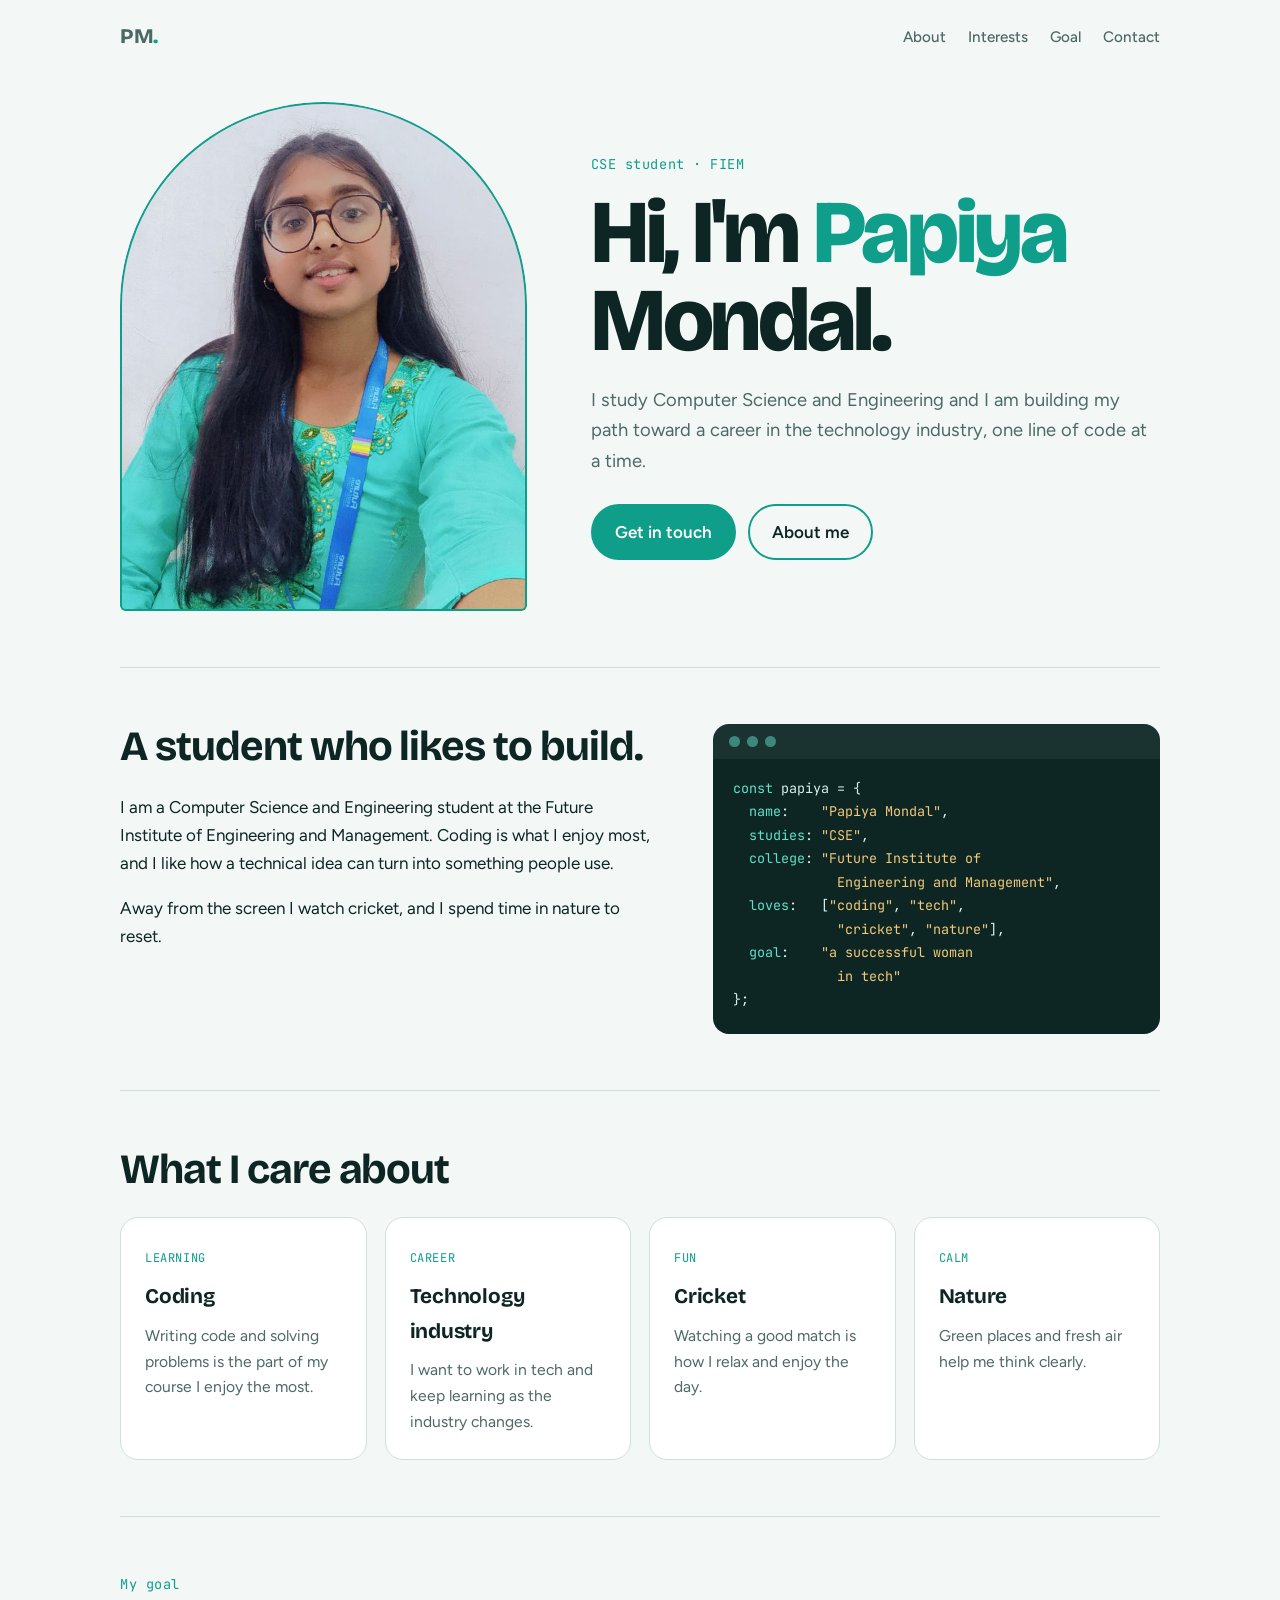
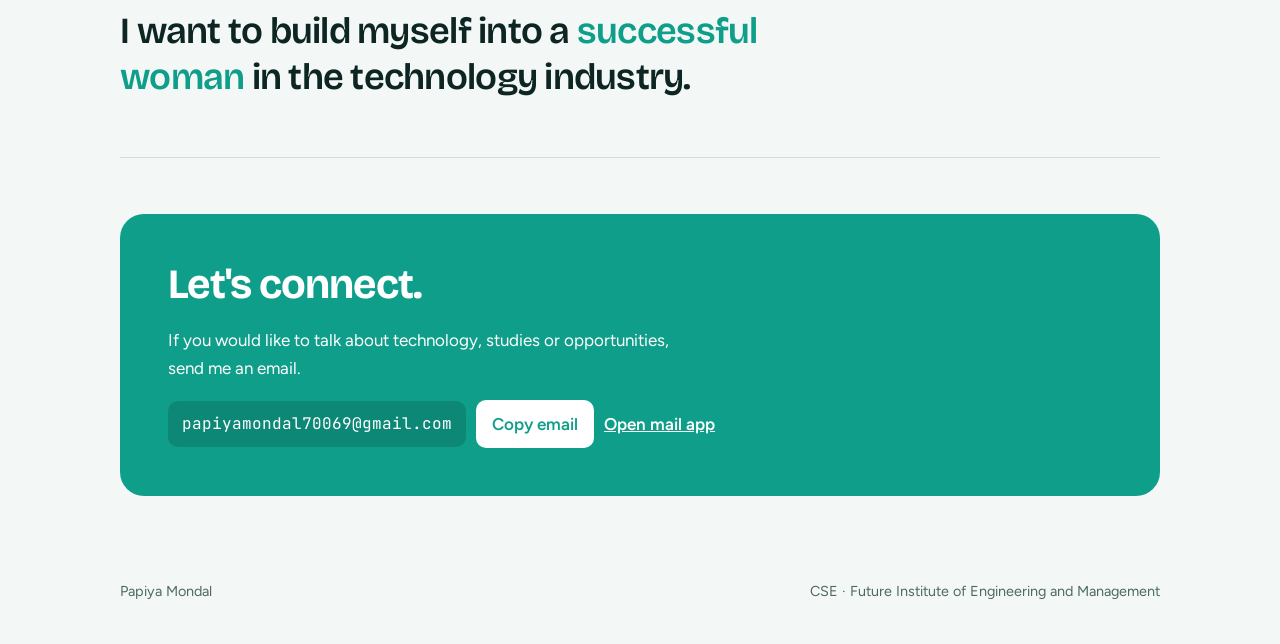
==== commit 04194c48: "Rename Papiya Mondal.html to index.html" ====
--- a/index.html
+++ b/index.html
@@ -1,87 +1,185 @@
-<!DOCTYPE html>
-<!-- saved from url=(0105)https://claude.ai/chat/95d2f0cd-ffa8-4052-9b6c-de2eb24a4936?artifact=08b188fc-79dc-4aa0-a7c1-519e5714a443 -->
-<html data-build-id="93b82b4e13" data-git-hash="93b82b4e130184949f994614dae0491bf1864740" data-build-timestamp="1793452326" data-version="1.0.0" data-env="" data-color-version="v2" data-browser-floor="chrome:131,edge:131,firefox:133,opera:115,safari:17,ios:17,samsung:28" data-document-variant="full" data-entry-document="app" lang="en-US" data-theme="claude" data-mode="light" data-density="comfortable" class="cds-root h-screen antialiased scroll-smooth" data-sidebar-chrome-preference="rail" data-sidebar-app-switcher="" data-new-page-layout="home" data-prepaint-viewport-width="1536" data-prepaint-viewport-height="730" data-sidebar-chrome="rail" data-sidebar-width="288" data-cds-fizzy-lake="color panels type" data-prerender-headroom-arm="short" style="--static-sidebar-width: 288px; --prerender-activation-viewport-height: 729.6000366210938px; --desktop-titlebar-inset: 0px; --toast-top-offset: 56px; --font-user-message: var(--font-sans-serif); --font-claude-response: var(--font-serif);" data-windows="" data-reports-layout-shift="" data-top-level-document="" data-boot-ui-ready="frame" data-reply-face="serif" data-flat-look=""><head data-ion-ip-country="IN" data-ion-clean-url-hop="" data-ion-served-at="1793464801834" data-ion-default-route-hint-outcome="new_chat" data-ion-default-route-hint="new_chat"><meta http-equiv="Content-Type" content="text/html; charset=UTF-8"><meta property="og:title" content="Claude"><meta name="twitter:title" content="Claude"><link rel="canonical" href="https://claude.ai/"><meta property="og:url" content="https://claude.ai"><link rel="preconnect" href="https://assets-proxy.anthropic.com/" crossorigin=""><link rel="dns-prefetch" href="https://assets-proxy.anthropic.com/"><meta name="i18n-catalogs" data-i18n-catalogs="de-DE:ab82a0f81b31.c69a7d71bfc9,fr-FR:d277a981f0b9.7f5466cd89cd,ko-KR:21d0c3337229.b745a2fd1e14,ja-JP:939d5d67db45.02bb4bb26cb5,es-419:9fb81aeb45df.7f059169cba4,es-ES:afe1b2c0ef31.68e02b84e78d,it-IT:67e74fceeaca.4b35cfe81f46,hi-IN:0e19ff2ef883.1770c9656a1f,pt-BR:e02e5555c74b.7bb7bb1e38e3,id-ID:1d93b0e21000.96249cca78e0,am:21aa44bf6a57.a28a4248a941,ar:94e5f292eaae.641b1f5e041f,be:0868d9513e5f.78c728099734,bho:bc852b2dce17.431f41fbdfbe,bn:3e53fb10529d.e735e5fac54b,da:c51f1c186e15.644cf4f078fd,fi:82ebd40278b4.ae889f6b030e,fil:6323f2d945b3.b66f797d7218,gu:5361f8ac204c.0a834b95a1fd,ha:9e5db201721d.bc376e03fcb2,he:816ba868b6bb.d8fac7c80bf4,ig:b222b13db064.21dc2e100fb1,kn:05a52b488f01.51948a60117b,ml:c12394bb89e8.e68087a44b79,mr:b7e6daefd30e.72bbd97b3f99,nb:544231b587a0.e07c28a939a9,nl:16fabb267cb7.b561e48571a1,ny:7ea3ee279a56.2f7bde9c7a1a,om:ff4862441628.c71ccdbcf583,pt-PT:2431103cabbe.ae5ba131055c,rn:ecb6a8b9df16.8a4564c84cae,ru:851b80fc1684.ffc282c7f2cb,rw:a5c6d83eed06.cb269ccd9644,so:a08e98feb71e.a576787b39dd,sv:42baa953c4e4.71d60d2d80be,sw:d03f251c0590.4dd94c98f607,ta:b96fa52db407.877b90bc2cd7,te:772f6675453c.1d619b24cd0a,th:411de9b24a2a.7deeecf0da6d,tr:e04df59de726.3ef7621877b5,uk:e75af3cf45ee.13642607e3b6,ur:abaf2ff545f8.6779d520d447,vi:78c13a46e069.b4e130ea83f4,wo:6b604d9bc40d.82e892b31c19,yo:ba9bbcc22c23.b406b2e3f5d8,zh-Hans:56f612d364d3.f054ba51edf0,zh-Hant:fd073f81492f.edd65346f3ad" data-i18n-cut="s/" data-i18n-released="am,bho,bn,da,fi,fil,gu,ha,kn,ml,mr,nb,nl,ru,sv,sw,ta,te,th,tr,uk,vi,zh-Hans,zh-Hant" data-i18n-rtl="ar,he,ur"><meta name="viewport" content="width=device-width,initial-scale=1,viewport-fit=cover,interactive-widget=resizes-content"><meta name="apple-itunes-app" content="app-id=6473753684"><meta property="og:type" content="website"><meta property="og:site_name" content="Claude"><meta property="og:image" content="https://claude.ai/images/claude_ogimage.png"><meta property="og:image:width" content="1138"><meta property="og:image:height" content="640"><meta name="twitter:card" content="summary_large_image"><link rel="icon" type="image/svg+xml" href="https://assets-proxy.anthropic.com/claude-ai/v2/assets/v1/cd02a42d9-Vq_H3mgS.svg"><link rel="shortcut icon" href="https://claude.ai/favicon.ico"><link rel="apple-touch-icon" href="https://assets-proxy.anthropic.com/claude-ai/v2/assets/v1/c129d018a-0ZbJsTbu.png"><link rel="manifest" href="https://claude.ai/manifest.json"><meta name="mobile-web-app-capable" content="yes"><meta name="theme-color" content="rgb(255, 255, 255)"><link rel="preload" href="https://assets-proxy.anthropic.com/claude-ai/v2/assets/v1/cc27851ad-DDVos-BJ.woff2" as="font" type="font/woff2" crossorigin=""><link rel="preload" href="https://assets-proxy.anthropic.com/claude-ai/v2/assets/v1/c66fc489e-2VcCjn5t.woff2" as="font" type="font/woff2" crossorigin=""><style>html.cds-root{--cds-page-bg:var(--cds-surface-1)}</style><style>body{counter-reset:katexEqnNo mmlEqnNo}</style><style>:root[data-hide-root-scrollbar]{scrollbar-color:transparent transparent}:root[data-hide-root-scrollbar]:not([data-root-overflows]){scrollbar-width:none}</style><script data-compose-prelude="" nonce="">"number"==typeof Error.stackTraceLimit&&Error.stackTraceLimit<30&&(Error.stackTraceLimit=30),void 0===globalThis.process&&(globalThis.process={env:{},cwd:function(){return"/"}}),void 0===globalThis.global&&(globalThis.global=globalThis),"function"!=typeof URL.parse&&(URL.parse=function(t,e){try{return new URL(t,e)}catch(t){return null}}),"function"!=typeof URL.canParse&&(URL.canParse=function(t,e){try{return new URL(t,e),!0}catch(t){return!1}}),function(){function t(t){if("symbol"!=typeof Symbol[t])try{Object.defineProperty(Symbol,t,{value:Symbol.for("Symbol."+t)})}catch(t){}}t("dispose"),t("asyncDispose")}(),function(){var t=Array.prototype.slice;function e(t,e){if("function"!=typeof Array.prototype[t])try{Object.defineProperty(Array.prototype,t,{value:e,writable:!0,configurable:!0})}catch(t){}}e("toSorted",function(e){return t.call(this).sort(e)}),e("toReversed",function(){return t.call(this).reverse()}),e("toSpliced",function(){var e=t.call(this);return e.splice.apply(e,arguments),e})}();try{var desktopBootPlaceholder=globalThis.desktopBootFeatures&&globalThis.desktopBootFeatures.bootPlaceholder;desktopBootPlaceholder&&"supported"===desktopBootPlaceholder.status&&(document.documentElement.setAttribute("data-desktop-boot-placeholder",""),setTimeout(function(){var t=document.documentElement;if(!t.hasAttribute("data-boot-ui-ready")){if(t.hasAttribute("data-boot-ui-hold")){t.setAttribute("data-boot-ui-revealing","");var e=function(){t.removeAttribute("data-boot-ui-revealing")},o=setTimeout(e,2e3);requestAnimationFrame(function(){requestAnimationFrame(function(){clearTimeout(o),o=setTimeout(e,200)})})}t.setAttribute("data-boot-ui-ready","timeout")}},1e4))}catch(t){}</script><style>html[data-desktop-boot-placeholder]:not([data-boot-ui-ready]) [data-boot-surface],html[data-desktop-boot-placeholder]:not([data-boot-ui-ready]):not(
-[data-boot-standalone]
-) body{background:0 0!important}html[data-desktop-boot-placeholder]:not([data-boot-ui-ready]) [data-page-loading]{visibility:hidden}html[data-desktop-boot-placeholder][data-boot-ui-hold]:not(
-[data-boot-ui-ready]
-) body{opacity:0!important}html[data-desktop-boot-placeholder][data-boot-ui-hold]:not(
-[data-boot-ui-ready]
-) body::after{content:"";position:fixed;inset:0;z-index:2147483647}#desktop-boot-drag-strip{display:none}html[data-desktop-boot-placeholder]:not([data-boot-ui-ready]) #desktop-boot-drag-strip{display:block;position:fixed;top:0;left:0;right:0;z-index:-1;height:48px;app-region:drag}html[data-desktop-boot-placeholder] #boot-recovery{top:calc(48px + .5rem)!important}</style><script nonce="">"use strict";(()=>{try{performance.mark("claude:head_scripts_start")}catch{}try{if(document.head.hasAttribute("data-ion-clean-url-hop")){let t=location.pathname;try{t=decodeURIComponent(t)}catch{}t=t.replace(/[\x00-\x1f\x7f]/g,"").toLowerCase().replace(/\/{2,}/g,"/").replace(/\/+$/,"");let a=location.hash.slice(1),e="/magic-link"===t?"__ml_handoff":"/appeal-status"===t?"__as_handoff":"/connector-consent"===t?"__cc_handoff":null;if(null!==e&&""!==a){if(sessionStorage.setItem(e,JSON.stringify({hash:a,at:Date.now()})),"__ml_handoff"===e)try{sessionStorage.setItem("login_timing_hop_t0",String(Math.round(performance.timeOrigin)))}catch{}window.__ml_hop_pending=!0;let t=location.origin+location.pathname+location.search;history.replaceState(null,"",t),location.replace(t)}}}catch{try{window.__ml_hop_pending=!1}catch{}}})()</script><script nonce="">"use strict";(()=>{var e="claude:stale_entry_reload";try{let t=document.head.dataset,r=Number(t.ionServedAt),a=Date.now(),n=a-r,o=function(){let e=performance.getEntriesByType?.("navigation")[0]?.type;if("string"==typeof e&&""!==e)return e;switch(performance.navigation?.type){case 0:return"navigate";case 1:return"reload";case 2:return"back_forward";default:return null}}(),c="back_forward"===o,i=performance.timeOrigin||a;if("revalidate"===t.ionEntryCache&&r>0&&n>864e5&&(c||"navigate"===o&&!1!==navigator.onLine)&&!function(t,r){try{let a=JSON.parse(sessionStorage.getItem(e)??"null");return"object"==typeof a&&null!==a&&a.href===r&&t-a.at<6e4}catch{return!1}}(i,location.href)&&!function(e){try{let t=e-Number(localStorage.getItem("claude:stale_entry_clock_suspect"));return t>=0&&t<864e5}catch{return!1}}(a)){let t=!1;try{sessionStorage.setItem(e,JSON.stringify({servedAt:r,ageMs:n,at:a,href:location.href,nav:o,hidden:document.hidden})),t=!0}catch{}(t||c)&&(window.stop(),location.reload())}}catch{}})()</script><script nonce="">"use strict";(()=>{function e(e){let o=function(e){return document.cookie.split(";").map(e=>e.trim()).filter(o=>o.startsWith(e+"="))}(e)[0];if(void 0!==o)try{return decodeURIComponent(o.slice(e.length+1))}catch{return}}function o(){return e("sessionKeyLC")||e("sessionKeyV3LC")||void 0}!function(){let e={resolve:null};try{performance.mark?.("rq_cache:preload_start");let r="keyval-store",t="keyval",n="react-query-cache",a="store:chat-draft:chorus-unified-composer",s="__PRELOADED_CHAT_DRAFT_READS__",c="__PRELOADED_CHAT_DRAFT_READS_MARKER__",_="__PRELOADED_CHAT_DRAFT_READS_PLANTED_AT__",i="__PRELOADED_CHAT_DRAFT_READS_SIGNAL__",l="chat-draft-write-signal",d=window.location.pathname,u=o();if(("/new"===d||"/new/"===d||"/"===d||"/login"===d)&&u){let o=window;o[c]=u,o[_]=Date.now();try{o[i]=localStorage.getItem(l)}catch{}o[s]={[a]:new Promise(o=>{e.resolve=o})}}let D=new Promise(o=>{let s=e=>{window.__PRELOADED_IDB_CACHE_SETTLED__=!0,o(e);try{performance.mark?.("rq_cache:preload_settled")}catch{}};if(!window.indexedDB)return e.resolve?.(void 0),void s(void 0);let c=indexedDB.open(r);c.onupgradeneeded=e=>{c.transaction?.abort(),window.__PRELOADED_IDB_DATABASE_MISSING__=!0,window.__PRELOADED_IDB_DATA_LOSS__=e.dataLoss},c.onerror=()=>{e.resolve?.(void 0),s(void 0)},c.onsuccess=()=>{let o=c.result;if(!o.objectStoreNames.contains(t))return o.close(),indexedDB.deleteDatabase(r),e.resolve?.(void 0),void s(void 0);try{let r=o.transaction(t,"readonly").objectStore(t),c=e.resolve;if(c){let e=r.get(a);e.onerror=e=>{e.preventDefault(),c(void 0)},e.onsuccess=()=>c({v:e.result,t:performance.now()})}let _=r.get(n);_.onerror=()=>{o.close(),s(void 0)},_.onsuccess=()=>{o.close(),window.__PRELOADED_IDB_CACHE_RESULT__=_.result,s(_.result)}}catch{o.close(),e.resolve?.(void 0),s(void 0)}}});window.__PRELOADED_IDB_CACHE__=D,D.catch(()=>{e.resolve?.(void 0)}),performance.measure?.("rq_cache:preload_exec",{start:"rq_cache:preload_start"});try{!function(){let e,r=window,t=/^\/chat\/([0-9a-f]{8}-[0-9a-f]{4}-[0-9a-f]{4}-[0-9a-f]{4}-[0-9a-f]{12})\/?$/i.exec(location.pathname),n=t?null:/^\/(?:cowork|local_sessions|cowork_sessions)\/(?:session_|cse_)([A-Za-z0-9_]{1,64})\/?$/.exec(location.pathname),a=t?t[1]:n?"cowork:cse_"+n[1]:"",s=e=>{r.__PRELOADED_CONV_RECORD__=e},c=e=>s({uuid:a,skipped:e});if(!a)return c("not_chat_path");if(!window.indexedDB)return c("no_indexeddb");if(!o())return c("no_marker");try{let o=localStorage.getItem("spa:rqCacheRetention"),r=o&&JSON.parse(o)?.conversationStore;if(!r||!(r.days>=1)||!(r.max>=1)||n&&(!Array.isArray(r.products)||!r.products.includes("cowork")))return c("store_off");if(n&&(!/claude(nest|gov)?\/[^ ]/i.test(navigator.userAgent)||!window.claudeAppBindings))return c("not_desktop_app");if(localStorage.getItem("conversation-store:clear-pending"))return c("clear_pending");e=localStorage.getItem("conversation-store:unsaved:"+a)}catch{return c("storage_error")}let _=performance.now();r.__PRELOADED_CONV_RECORD_P__=new Promise(o=>{let r,t=r=>{s({uuid:a,record:r,unsaved:e,readMs:performance.now()-_}),o(null!==r)};try{r=indexedDB.open("claude-conversation-store")}catch{return void t(null)}r.onupgradeneeded=()=>{r.transaction?.abort()},r.onerror=()=>t(null),r.onsuccess=()=>{let e=r.result;if(e.onversionchange=()=>e.close(),!e.objectStoreNames.contains("trees"))return e.close(),void t(null);try{let o=e.transaction("trees","readonly").objectStore("trees").get(a);o.onsuccess=()=>{e.close(),t(o.result??null)},o.onerror=()=>{e.close(),t(null)}}catch{e.close(),t(null)}}})}()}catch{}}catch{e.resolve?.(void 0)}}()})()</script><script nonce="">"use strict";(()=>{function t(t){let e=function(t){return document.cookie.split(";").map(t=>t.trim()).filter(e=>e.startsWith(t+"="))}(t)[0];if(void 0!==e)try{return decodeURIComponent(e.slice(t.length+1))}catch{return}}function e(){return t("sessionKeyLC")||t("sessionKeyV3LC")||void 0}try{if(!0!==window.__ml_hop_pending){let t=document.head.dataset.ionDefaultRouteHint,a=""===location.hash&&/^(?:[?&](?:(?:redirect=claude\.com|via|attempt|utm_\w*|gad_\w*|gclsrc|targetid|gclid|gbraid|wbraid|dclid|fbclid|ttclid|rdt_cid|msclkid|li_fat_id|twclid)(?:=[^?&]*)?)?)*$/.test(location.search),i=!t||"new_chat"===t,o=location.pathname,n="/"===o&&e()&&(!a||i);n||"/new/"===o?(history.replaceState(history.state,"","/new"+location.search+location.hash),n&&"/new"===location.pathname&&performance.mark?.("claude:root_path_rewritten")):"/login"===o&&a&&i&&document.head.dataset.ionDefaultRouteHintOutcome&&"1"===localStorage.getItem("spa:cai_cheerful_prism")&&e()&&!sessionStorage.getItem("oauth_return_to")&&!/claude(nest|gov)?\/[^ ]/i.test(navigator.userAgent)&&(history.replaceState(history.state,"","/new"+location.search),"/new"===location.pathname&&performance.mark?.("claude:login_path_rewritten"))}}catch{}})()</script><script nonce="">"use strict";(()=>{var t="spa:locale",e={no:"nb",nn:"nb",tl:"fil"};function n(t,n="zh-hans"){let a=t.indexOf("-"),o=-1===a?t:t.slice(0,a);return"zh"!==o?Object.hasOwn(e,o)?e[o]:o:"zh"===t?n:/-hans\b/.test(t)||!/-(tw|hk|mo|hant)\b/.test(t)?"zh-hans":"zh-hant"}function a(t,e){let a,o=t=>e.findLast(e=>e.toLowerCase()===t)??e.find(e=>n(e.toLowerCase())===t);for(let e of t)if(e){let t=e.toLowerCase(),s=n(t,a);("zh"===t||t.startsWith("zh-"))&&(a??(a=s));let i=o(t)??o(s);if(i)return i}}try{let e=document.querySelector('meta[name="i18n-catalogs"]')?.dataset.i18nReleased;if(e&&!0!==window.__ml_hop_pending&&!window.__SKIP_FIRST_VISIT_LOCALE__&&self===top&&!location.pathname.startsWith("/mobile/")&&!localStorage.getItem(t)){let n=["en-US","de-DE","fr-FR","ko-KR","ja-JP","es-419","es-ES","it-IT","hi-IN","pt-BR","id-ID"],o=navigator.languages||[],s=a(o,[...n,...e.split(",")]);s&&!n.includes(s)&&(localStorage.setItem(t,s),window.__FIRST_VISIT_LOCALE__={to:s,from:a(o,n)??"en-US"})}}catch{}})()</script><script nonce="">"use strict";(()=>{function e(e){return document.cookie.split(";").map(e=>e.trim()).filter(t=>t.startsWith(e+"="))}function t(t){let n=e(t)[0];if(void 0!==n)try{return decodeURIComponent(n.slice(t.length+1))}catch{return}}function n(){if(function(e){let t=e;try{t=decodeURIComponent(t)}catch{}return/^\/+perks\/+[^/]/.test(t.replace(/[^ -~\u0080-\uffff]/g,"").toLowerCase())}(window.location.pathname))return;let e=window,n=e.desktopManagedConfig??e.desktopEnterpriseConfig;if(n?.disableNonessentialTelemetry)return;let o=function(e){let t=e.length>=2&&e.startsWith('"')&&e.endsWith('"')?e.slice(1,-1):e;return/^[a-zA-Z0-9_.-]{1,128}$/.test(t)?t:void 0}(t("ajs_anonymous_id")??"");return o||(s()&&"1p"!==n?.deploymentMode?void 0:(void 0===e.__PAGE_ANONYMOUS_ID__&&crypto.randomUUID&&(e.__PAGE_ANONYMOUS_ID__="claudeai.v1."+crypto.randomUUID()),e.__PAGE_ANONYMOUS_ID__))}var o=/^[0-9a-f]{8}-[0-9a-f]{4}-[0-9a-f]{4}-[0-9a-f]{4}-[0-9a-f]{12}$/i;function r(n){let r=t(n),a=e(n);if(r)return o.test(r)&&new Set(a).size<2?r:"unknown"}var a=/^[a-zA-Z]{2,3}(-[a-zA-Z0-9]{2,8}){0,3}$/;function i(e){let t="en-US"===e?/^en-([a-z]{2})$/i.exec(function(){let e=window.desktopPreferredLanguages,t=Array.isArray(e)?e[0]:void 0;return"string"==typeof t&&/^en-[a-z]{2}$/i.test(t)?t:navigator.language}())?.[1]?.toUpperCase():void 0,n=t&&"US"!==t?"en-"+t+", en-US;q=0.9":e,o=t&&"US"!==t?["en-"+t.toLowerCase(),"en-us"]:[e.toLowerCase()];for(let e of navigator.languages||[]){let t=e.toLowerCase();if(!a.test(e)||o.includes(t))continue;if(10===o.length)break;let r=", "+e+";q=0."+(10-o.length);if(n.length+r.length>120)break;o.push(t),n+=r}return n}function s(){let e=navigator.userAgent.toLowerCase();return(e.indexOf("claude/")>=0||e.indexOf("claudenest/")>=0||e.indexOf("claudegov/")>=0)&&!!window.claudeAppBindings}var l=/^\/mobile\/(mcp-app-runtime|web-view-sandbox-runtime|time-limits)\//,c=/[?&]platform=([^&#]*)/,d=/[?&]appVersion=([^&#]*)/,u=/^[0-9A-Za-z][0-9A-Za-z.+-]{0,63}$/;function p(e,t){let n=t.exec(e);if(null===n)return null;try{return decodeURIComponent(n[1])}catch{return null}}var f=["en-US","de-DE","fr-FR","ko-KR","ja-JP","es-419","es-ES","it-IT","hi-IN","pt-BR","id-ID"];try{if(window.__SKIP_BOOTSTRAP_PRELOAD__)throw new Error;if(function(){if(!l.test(window.location.pathname))return!1;let e=p(window.location.search,c);if("ios"!==e&&"android"!==e)return!1;let t=p(window.location.search,d);return null!==t&&u.test(t)}())throw window.__BOOTSTRAP_PRELOAD__={wrapperSkip:!0},new Error;performance.mark?.("bootstrap:preload_start");let{path:e,headers:_,sessionMarker:h}=function(e={}){let l=e.apiPrefix??"/edge-api",c=t("lastActiveOrg"),d=t("sessionKeyLC")||t("sessionKeyV3LC")||void 0,u=!e.skipOrgPath&&d&&c&&o.test(c)?c:void 0,p="?statsig_hashing_algorithm=djb2&growthbook_format=sdk&cache_bust=1&include_system_prompts=false",f=u?l+"/bootstrap/"+u+"/app_start"+p:l+"/bootstrap"+p,_=function(){let e=document.documentElement.dataset,t={"anthropic-client-sha":e.gitHash??"unknown","anthropic-client-version":e.version??"unknown","anthropic-client-build":e.buildTimestamp??"unknown","anthropic-client-capabilities":"mfa_sms_v1, mfa_email_v1","anthropic-device-id":r("anthropic-device-id")??"unknown","anthropic-client-platform":s()?"desktop_app":"web_claude_ai"},o=n();o&&(t["anthropic-anonymous-id"]=o);let a=r("activitySessionId");return a&&(t["x-activity-session-id"]=a),t}(),h=function(){try{let e=localStorage.getItem("spa:locale");return e&&a.test(e)?e:void 0}catch{return}}();h&&(_["accept-language"]=i(h));let m=h??e.renderedLocale;return m&&(_["x-app-locale"]=m),{path:f,headers:_,sessionMarker:d}}({renderedLocale:function(e,t=f){let n=new Map;for(let e of t){let t=e.toLowerCase();n.set(t,e);let o=t.split("-")[0];n.has(o)||n.set(o,e)}for(let t of e)if(t){let e=t.toLowerCase(),o=n.get(e);if(void 0!==o)return o;let r=e.split("-")[0],a=r.length?n.get(r):void 0;if(void 0!==a)return a}return"en-US"}(navigator.languages||[])}),m=document.cookie,w=fetch(e,{credentials:"include",headers:_});window.__BOOTSTRAP_PRELOAD__={promise:w,path:e,sessionMarker:h,cookieHeader:m,locale:_["x-app-locale"]};let g=e=>performance.mark?.("bootstrap:preload_response",{detail:{ok:e}});w.then(e=>g(e.ok),()=>g(!1)).catch(()=>{}),performance.measure?.("bootstrap:preload_exec",{start:"bootstrap:preload_start"})}catch{}})()</script><meta name="route-inline-scripts-anchor" content=""><script nonce="">"use strict";(()=>{function e(e){return`/api/published_artifacts/${e}`}function t(e){let t=function(e){return document.cookie.split(";").map(e=>e.trim()).filter(t=>t.startsWith(e+"="))}(e)[0];if(void 0!==t)try{return decodeURIComponent(t.slice(e.length+1))}catch{return}}try{let n="([0-9a-fA-F]{8}(?:-[0-9a-fA-F]{4}){3}-[0-9a-fA-F]{12})",i=new RegExp("^/(?:public/artifacts/"+n+"(?:/embed)?|share/"+n+")$").exec(location.pathname),s=i?.[1]?[e(i[1]),e(i[1])+"/meta"]:i?.[2]&&void 0===(t("sessionKeyLC")||t("sessionKeyV3LC")||void 0)?[function(e){return`/api/chat_snapshots/${e}?rendering_mode=messages&render_all_tools=true`}(i[2])]:void 0;if(s){let e={responses:{}};window.__PUBLIC_VIEWER_PRELOAD__=e;for(let t of s)(e.responses[t]=fetch(t,{credentials:"include"})).catch(()=>{})}}catch{}})()</script><script nonce="">"use strict";(()=>{var e="en-US",t=["en-US","de-DE","fr-FR","ko-KR","ja-JP","es-419","es-ES","it-IT","hi-IN","pt-BR","id-ID"];function n(n,o=t){let r=new Map;for(let e of o){let t=e.toLowerCase();r.set(t,e);let n=t.split("-")[0];r.has(n)||r.set(n,e)}for(let e of n)if(e){let t=e.toLowerCase(),n=r.get(t);if(void 0!==n)return n;let o=t.split("-")[0],a=o.length?r.get(o):void 0;if(void 0!==a)return a}return e}function o(){let e=[],t=r()?.dataset.i18nCatalogs||"";for(let n of t.split(",")){let t=/^([\w-]+):([\w-]+)\.([\w-]+)$/.exec(n);t&&e.push(t.slice(1))}return e}function r(){try{return document.querySelector('meta[name="i18n-catalogs"]')}catch{return null}}try{let t=function(){let e=null;try{e=localStorage.getItem("spa:locale")}catch{e=null}if(!e)return n(navigator.languages);let t=e.toLowerCase();for(let[e]of o())if(e.toLowerCase()===t)return e;return n([e])}();if(function(e){r()?.dataset.i18nRtl?.split(",")?.includes(e)&&(document.documentElement.dir=window.__FIRST_PAINT_DIR__="rtl")}(t),window.__SKIP_I18N_CATALOG_PRELOAD__)throw new Error;if(t===e)throw new Error;performance.mark?.("i18n:catalog_preload_start");let a=function(e){for(let[t,n,a]of o())if(t===e)return{base:"/i18n/"+(r()?.dataset.i18nCut||"")+e+".json?v="+n,dynamic:"/i18n/dynamic/"+e+".json?v="+a};let t=encodeURIComponent(e);return{base:"/i18n/"+t+".json",dynamic:"/i18n/dynamic/"+t+".json"}}(t),l={},i={};for(let e of[a.base,a.dynamic]){let t=fetch(e),n=t.then(e=>e.ok?e.json():void 0);n.catch(()=>{}),l[e]=t,i[e]=n}let s={locale:t,responses:l,bodies:i};window.__I18N_CATALOG_PRELOAD__=s,performance.measure?.("i18n:catalog_preload_exec",{start:"i18n:catalog_preload_start"})}catch{}})()</script><script data-boot-recovery="" nonce="">"use strict";(()=>{var e={failed:0};window.__bootRecovery=e,function(e){let r=e=>{try{e()}catch{}},t="link[rel=modulepreload][crossorigin],script[type=module][src][crossorigin]",n="spa_boot_refetch",o=new WeakMap,s=0,i="",a=!0,c=!1,l=[],d=0,f=0,u=e=>e.href||e.src,m=()=>[...document.querySelectorAll(t)],p=e=>e?.split("?",1)[0],y=e=>m().some(r=>p(u(r))===p(e)),h=e=>fetch(u(e),{mode:"cors",credentials:"same-origin",cache:"reload"}).then(e=>e.arrayBuffer().then(()=>e.ok?2:404===e.status?1:0)).catch(()=>0),g=()=>performance.getEntriesByName("entry_eval:start","mark")[0],v=e=>{try{let r=JSON.parse(sessionStorage.getItem(n)??"");return(e?y(r[4]):r[4])&&r[2]&&Math.abs(Date.now()-r[0])<6e5}catch{return!1}},S=(t,n)=>r(()=>{let r=1<<(e?.endingOf?.(t)??0);n?d|=r:f=1|r});function w(){if(i||!v())try{sessionStorage.setItem(n,JSON.stringify([Date.now(),s,a,Math.round(performance.now()),i,d||f]))}catch{}}function E(){if(!s)return;let t=0;for(let e of m()){let r=o.get(e);(1===r||i&&(0===r||void 0===r&&e.src))&&(o.set(e,r=2),h(e).then(r=>{a&&(a=0!==r),c=2===r,o.set(e,3),E()})),(void 0===r||2===r)&&t++}g()||(c&&l.splice(0).forEach(h),t||(r(()=>e?.settled?.(s,a)),w()))}function k(n){let d=n.target,f=d instanceof Element,m=f&&!d.matches(t);if(m&&"error"===n.type&&d.matches("link[rel=preload][crossorigin],link[data-entry-stylesheet]")&&l.push(d),!m||e?.progress){if(g())return void _("removeEventListener");if(m)return void r(()=>e?.progress?.(s));if(f){if(o.has(d))return;let e=+("error"===n.type&&(s>0||"complete"!==document.readyState));o.set(d,e),s+=e,c&&(c=!e),e&&S(u(d),d.href)}else{if(!(!i&&n.error instanceof SyntaxError&&"fromAsync"in Array&&y(n.filename)))return;if(v(!0))return s++,a=c=!1,void r(()=>e?.settled?.(s,!1,!0));i=n.filename,s++,c=!1,S(i),w()}E(),r(()=>e?.progress?.(s))}}function _(e){window[e]("error",k,!0),document[e]("load",k,!0)}_("addEventListener")}({progress(r){r>e.failed&&(e.allGood=void 0),e.failed=r,e.progress?.(r)},settled(r,t,n){e.failed=r,e.allGood=t,e.unparsed||(e.unparsed=n),e.settled?.(r,t)},endingOf:function(e){let r=performance.getEntriesByName(e,"resource"),{responseStatus:t,deliveryType:n,transferSize:o,encodedBodySize:s,serverTiming:i}=r.find(e=>e.responseStatus)??r[0]??{},a=i?.some(e=>"dcz_on"===e.name);return t?t>399?4:"cache"===n||s&&!o?3:s?a?9:7:o?a?1:2:6:0===t?5:8}})})()</script><script nonce="">"use strict";(()=>{function e(e){return t(e).replace(/[A-Z]/g,e=>e.toLowerCase())}function t(e){let t=0,n=e.length;for(;t<n&&(" "===e[t]||"\t"===e[t]);)t+=1;for(;n>t&&(" "===e[n-1]||"\t"===e[n-1]);)n-=1;return e.slice(t,n)}var n="https://assets.claude.ai/videos/login-hero-kt3-still-005fec8b.webp";function r(){return function(e){for(let n of document.cookie.split(";")){let r=t(n),o=r.indexOf("=");if(!(o<=0||r.slice(0,o)!==e))try{return decodeURIComponent(r.slice(o+1))}catch{return null}}return null}("__Host-claude-ai-pending-login-email")}function o(e){let t=function(e){return document.cookie.split(";").map(e=>e.trim()).filter(t=>t.startsWith(e+"="))}(e)[0];if(void 0!==t)try{return decodeURIComponent(t.slice(e.length+1))}catch{return}}function i(){return o("sessionKeyLC")||o("sessionKeyV3LC")||void 0}var c="https://js.hcaptcha.com";function l(e,t,n){let r=document.createElement("link");r.rel=e,r.href=t;for(let e in n)r.setAttribute(e,n[e]);document.head.appendChild(r)}function a(){return new URLSearchParams(location.search.slice(1))}function u(e,t){let n=e.getAll(t);if(1!==n.length)return 0===n.length?null:n[0];try{let e=JSON.parse(n[0]),t=Array.isArray(e)?e[0]:e;return"string"==typeof t?t:n[0]}catch{return n[0]}}try{if(!0!==window.__ml_hop_pending){let t=location.pathname;if("/login"!==t||i())("/magic-link"===t&&function(){let t=a();if("desktop_app"===u(t,"client"))return!1;let n=u(t,"continue");if("team_signup"===n||"enterprise_signup"===n)return!0;if(!document.head.hasAttribute("data-ion-pending-login"))return!1;let[o,i]=function(){let e=location.hash.slice(1);if(""!==e)return e;try{let e=sessionStorage.getItem("__ml_handoff");if(null===e)return"";let t=JSON.parse(e);if("string"==typeof t.hash&&"number"==typeof t.at&&Date.now()-t.at<=6e5)return t.hash}catch{}return""}().split(":");if(!o||!i)return!1;let c=function(e){try{let t=Uint8Array.from(atob(e.replace(/-/g,"+").replace(/_/g,"/")),e=>e.charCodeAt(0));return new TextDecoder("utf-8",{fatal:!0,ignoreBOM:!0}).decode(t)}catch{return null}}(i),l=r();return null!==c&&null!==l&&e(l)===e(c)}()||"/login/popup-google-auth"===t)&&(l("preconnect",c),l("preconnect","https://newassets.hcaptcha.com"));else{let e=/claude(nest|gov)?\/[^ ]/i.test(navigator.userAgent)&&!!window.claudeAppBindings,t=a().get("returnTo")?.includes("/oauth/authorize")??!1;!e&&!t&&(l("preconnect",new URL(n).origin),document.addEventListener("DOMContentLoaded",()=>{try{if(i()||!function(){let e=navigator.connection;return void 0!==e&&"4g"===e.effectiveType&&"number"==typeof e.downlink&&e.downlink>=9&&!0!==e.saveData}())return;l("preload",n,{as:"image",media:"(min-width: 64rem)"})}catch{}},{once:!0})),l("preconnect",c),e||l("preconnect","https://accounts.google.com")}}}catch{}})()</script><script type="module" crossorigin="" src="./index_files/index-DXANfkzt.js.download" nonce=""></script><link rel="modulepreload" crossorigin="" href="https://assets-proxy.anthropic.com/claude-ai/v2/assets/v1/vendor-zod-CPpenJrb.js"><link rel="modulepreload" crossorigin="" href="https://assets-proxy.anthropic.com/claude-ai/v2/assets/v1/preload-helper-Cq29w_VG.js"><link rel="modulepreload" crossorigin="" href="https://assets-proxy.anthropic.com/claude-ai/v2/assets/v1/rolldown-runtime-BmbMa3VH.js"><link rel="modulepreload" crossorigin="" href="https://assets-proxy.anthropic.com/claude-ai/v2/assets/v1/vendor-frame-DOohJIoJ.js"><link rel="modulepreload" crossorigin="" href="https://assets-proxy.anthropic.com/claude-ai/v2/assets/v1/shared-frame-boot-DPCDCQar.js"><link rel="modulepreload" crossorigin="" href="https://assets-proxy.anthropic.com/claude-ai/v2/assets/v1/shared-frame-LXmvp54_.js"><link rel="modulepreload" crossorigin="" href="https://assets-proxy.anthropic.com/claude-ai/v2/assets/v1/vendor-datadog-CGtglbIi.js"><link rel="modulepreload" crossorigin="" href="https://assets-proxy.anthropic.com/claude-ai/v2/assets/v1/vendor-query-C65RZMb5.js"><link rel="modulepreload" crossorigin="" href="https://assets-proxy.anthropic.com/claude-ai/v2/assets/v1/vendor-all-l-p-m-w-0-2qepzffg.js"><link rel="modulepreload" crossorigin="" href="https://assets-proxy.anthropic.com/claude-ai/v2/assets/v1/shared-l-p-m-w-0-CaTvikRB.js"><link rel="modulepreload" crossorigin="" href="https://assets-proxy.anthropic.com/claude-ai/v2/assets/v1/vendor-flags-CppZ2yE8.js"><link rel="modulepreload" crossorigin="" href="https://assets-proxy.anthropic.com/claude-ai/v2/assets/v1/vendor-router-mPWpjfUi.js"><link rel="modulepreload" crossorigin="" href="https://assets-proxy.anthropic.com/claude-ai/v2/assets/v1/shared-l-p-m-w-1-CNx7-lkk.js"><link rel="modulepreload" crossorigin="" href="https://assets-proxy.anthropic.com/claude-ai/v2/assets/v1/vendor-intl-0OsOlOJH.js"><link rel="modulepreload" crossorigin="" href="https://assets-proxy.anthropic.com/claude-ai/v2/assets/v1/shared-l-p-m-w-2-CFVVNMQX.js"><link rel="modulepreload" crossorigin="" href="https://assets-proxy.anthropic.com/claude-ai/v2/assets/v1/shared-l-p-m-w-3-D3FBLypl.js"><link rel="modulepreload" crossorigin="" href="https://assets-proxy.anthropic.com/claude-ai/v2/assets/v1/shared-l-p-m-w-4-BlByRnw-.js"><link rel="modulepreload" crossorigin="" href="https://assets-proxy.anthropic.com/claude-ai/v2/assets/v1/vendor-base-ui-B9bqXBEj.js"><link rel="modulepreload" crossorigin="" href="https://assets-proxy.anthropic.com/claude-ai/v2/assets/v1/shared-l-p-m-w-5-BuiTYvjD.js"><link rel="modulepreload" crossorigin="" href="https://assets-proxy.anthropic.com/claude-ai/v2/assets/v1/vendor-motion-BldSzhpc.js"><link rel="modulepreload" crossorigin="" href="https://assets-proxy.anthropic.com/claude-ai/v2/assets/v1/vendor-all-m-w-0-BNyR_97e.js"><link rel="modulepreload" crossorigin="" href="https://assets-proxy.anthropic.com/claude-ai/v2/assets/v1/shared-p-m-w-0-BWlsoK0V.js"><link rel="modulepreload" crossorigin="" href="https://assets-proxy.anthropic.com/claude-ai/v2/assets/v1/shared-m-w-0-DALRX42C.js"><link rel="modulepreload" crossorigin="" href="https://assets-proxy.anthropic.com/claude-ai/v2/assets/v1/shared-l-p-m-0-Bvz_onga.js"><link rel="modulepreload" crossorigin="" href="https://assets-proxy.anthropic.com/claude-ai/v2/assets/v1/shared-p-m-0-CR_qwgD_.js"><link rel="modulepreload" crossorigin="" href="https://assets-proxy.anthropic.com/claude-ai/v2/assets/v1/shared-l-m-w-0-D_IM7rT9.js"><link rel="modulepreload" crossorigin="" href="https://assets-proxy.anthropic.com/claude-ai/v2/assets/v1/shared-m-0-BJLDOq8Q.js"><link rel="modulepreload" crossorigin="" href="https://assets-proxy.anthropic.com/claude-ai/v2/assets/v1/shared-l-m-0-CjyB0OoC.js"><link rel="modulepreload" crossorigin="" href="https://assets-proxy.anthropic.com/claude-ai/v2/assets/v1/vendor-all-m-0-B3gemy7o.js"><link rel="modulepreload" crossorigin="" href="https://assets-proxy.anthropic.com/claude-ai/v2/assets/v1/shared-m-4-BhYWgmrf.js"><link rel="modulepreload" crossorigin="" href="https://assets-proxy.anthropic.com/claude-ai/v2/assets/v1/shared-m-1-D4wtQ_Tp.js"><link rel="modulepreload" crossorigin="" href="https://assets-proxy.anthropic.com/claude-ai/v2/assets/v1/vendor-prosemirror-DLbf8OWa.js"><link rel="modulepreload" crossorigin="" href="https://assets-proxy.anthropic.com/claude-ai/v2/assets/v1/vendor-tiptap-CjntXmse.js"><link rel="modulepreload" crossorigin="" href="https://assets-proxy.anthropic.com/claude-ai/v2/assets/v1/shared-m-2-p8W7Gf4R.js"><link rel="modulepreload" crossorigin="" href="https://assets-proxy.anthropic.com/claude-ai/v2/assets/v1/shared-l-0-B2PQev6w.js"><link rel="modulepreload" crossorigin="" href="https://assets-proxy.anthropic.com/claude-ai/v2/assets/v1/vendor-markdown-CwxEtsik.js"><link rel="modulepreload" crossorigin="" href="https://assets-proxy.anthropic.com/claude-ai/v2/assets/v1/shared-0-5m0shOIs.js"><link rel="modulepreload" crossorigin="" href="https://assets-proxy.anthropic.com/claude-ai/v2/assets/v1/shared-p-w-0-4fuKqzlh.js"><link rel="modulepreload" crossorigin="" href="https://assets-proxy.anthropic.com/claude-ai/v2/assets/v1/vendor-all-w-0-D73UQc5t.js"><link rel="modulepreload" crossorigin="" href="https://assets-proxy.anthropic.com/claude-ai/v2/assets/v1/shared-w-0-qRpJG3Xv.js"><link rel="modulepreload" crossorigin="" href="https://assets-proxy.anthropic.com/claude-ai/v2/assets/v1/shared-1-ruke5v_G.js"><link rel="modulepreload" crossorigin="" href="https://assets-proxy.anthropic.com/claude-ai/v2/assets/v1/shared-m-8-CDq8smI_.js"><link rel="modulepreload" crossorigin="" href="https://assets-proxy.anthropic.com/claude-ai/v2/assets/v1/shared-2-BWIwzetb.js"><link rel="modulepreload" crossorigin="" href="https://assets-proxy.anthropic.com/claude-ai/v2/assets/v1/shared-3-DV2cDdhS.js"><link rel="modulepreload" crossorigin="" href="https://assets-proxy.anthropic.com/claude-ai/v2/assets/v1/vendor-all-0-CpQERP9p.js"><link rel="modulepreload" crossorigin="" href="https://assets-proxy.anthropic.com/claude-ai/v2/assets/v1/shared-p-0-CCImRSaj.js"><link rel="modulepreload" crossorigin="" href="https://assets-proxy.anthropic.com/claude-ai/v2/assets/v1/shared-4-D91JEp-4.js"><link rel="modulepreload" crossorigin="" href="https://assets-proxy.anthropic.com/claude-ai/v2/assets/v1/vendor-utils-BpeNdnSc.js"><link rel="modulepreload" crossorigin="" href="https://assets-proxy.anthropic.com/claude-ai/v2/assets/v1/shared-5-D6hwTTgu.js"><link rel="modulepreload" crossorigin="" href="https://assets-proxy.anthropic.com/claude-ai/v2/assets/v1/shared-33-COrKYwzj.js"><link rel="modulepreload" crossorigin="" href="https://assets-proxy.anthropic.com/claude-ai/v2/assets/v1/shared-6-CcRVS-03.js"><link rel="modulepreload" crossorigin="" href="https://assets-proxy.anthropic.com/claude-ai/v2/assets/v1/shared-styles-BFM2Qu14.js"><link rel="modulepreload" crossorigin="" href="https://assets-proxy.anthropic.com/claude-ai/v2/assets/v1/shared-7-BaVV5oMg.js"><link rel="modulepreload" crossorigin="" href="https://assets-proxy.anthropic.com/claude-ai/v2/assets/v1/shared-8-BclO9KZN.js"><link rel="modulepreload" crossorigin="" href="https://assets-proxy.anthropic.com/claude-ai/v2/assets/v1/vendor-icons-DIbpiPMq.js"><link rel="modulepreload" crossorigin="" href="https://assets-proxy.anthropic.com/claude-ai/v2/assets/v1/shared-9-Bh4oLsBf.js"><link rel="modulepreload" crossorigin="" href="https://assets-proxy.anthropic.com/claude-ai/v2/assets/v1/shared-38-ma1HjFlA.js"><link rel="modulepreload" crossorigin="" href="https://assets-proxy.anthropic.com/claude-ai/v2/assets/v1/shared-11-C_ApOMwF.js"><link rel="modulepreload" crossorigin="" href="https://assets-proxy.anthropic.com/claude-ai/v2/assets/v1/shared-39-Dj6QM1hI.js"><link rel="modulepreload" crossorigin="" href="https://assets-proxy.anthropic.com/claude-ai/v2/assets/v1/shared-12-DDP3AGRW.js"><link rel="modulepreload" crossorigin="" href="https://assets-proxy.anthropic.com/claude-ai/v2/assets/v1/shared-40-DqGCLStP.js"><link rel="modulepreload" crossorigin="" href="https://assets-proxy.anthropic.com/claude-ai/v2/assets/v1/shared-60-DWlWOlkx.js"><link rel="modulepreload" crossorigin="" href="https://assets-proxy.anthropic.com/claude-ai/v2/assets/v1/shared-80-nEmDTzuE.js"><link rel="modulepreload" crossorigin="" href="https://assets-proxy.anthropic.com/claude-ai/v2/assets/v1/shared-100-BR7sNKBF.js"><link rel="modulepreload" crossorigin="" href="https://assets-proxy.anthropic.com/claude-ai/v2/assets/v1/shared-120-A5OuafV4.js"><link rel="modulepreload" crossorigin="" href="https://assets-proxy.anthropic.com/claude-ai/v2/assets/v1/shared-140-DU0zFC46.js"><link rel="modulepreload" crossorigin="" href="https://assets-proxy.anthropic.com/claude-ai/v2/assets/v1/shared-160-BxDuuTk0.js"><link rel="modulepreload" crossorigin="" href="https://assets-proxy.anthropic.com/claude-ai/v2/assets/v1/shared-18-B6aZ5iS9.js"><link rel="modulepreload" crossorigin="" href="https://assets-proxy.anthropic.com/claude-ai/v2/assets/v1/shared-19-BEc2mPy1.js"><link rel="modulepreload" crossorigin="" href="https://assets-proxy.anthropic.com/claude-ai/v2/assets/v1/shared-20-CHLP8K9h.js"><link rel="modulepreload" crossorigin="" href="https://assets-proxy.anthropic.com/claude-ai/v2/assets/v1/shared-21-37yauESe.js"><link rel="modulepreload" crossorigin="" href="https://assets-proxy.anthropic.com/claude-ai/v2/assets/v1/shared-22-4eBQ-g6V.js"><link rel="modulepreload" crossorigin="" href="https://assets-proxy.anthropic.com/claude-ai/v2/assets/v1/shared-23-DNRvwqkZ.js"><link rel="modulepreload" crossorigin="" href="https://assets-proxy.anthropic.com/claude-ai/v2/assets/v1/shared-46-DR-WXwRb.js"><script nonce="">"use strict";(()=>{var t=new Set(["tw","hk","mo"]);function e(e){let[n,...r]=e.toLowerCase().split(/[-_]/);if("ja"===n)return"ja";if("ko"===n)return"ko";if("zh"!==n&&"yue"!==n)return null;let u=r.find(t=>4===t.length);if("hant"===u)return"zh-hant";if("hans"===u)return"zh-hans";let a=r.find(t=>2===t.length);return void 0!==a&&t.has(a)||"yue"===n?"zh-hant":"zh-hans"}try{!function(){let t=function(t){for(let n of t){let t=e(n);if(null!==t)return t}return null}(function(){let t=window.desktopPreferredLanguages,e=Array.isArray(t)?t.filter(t=>"string"==typeof t):[];return e.length>0?e:navigator.languages}());null!==t&&document.documentElement.setAttribute("data-cjk-order",t)}()}catch{}})()</script><script nonce="">"use strict";(()=>{var e="new-page-dock-korea-latch";var t=200,r=420;function i(e){return Math.min(r,Math.max(t,e))}var a={collapsed:!1,sidebarWidth:288};var n="data-sidebar-chrome";var d=["classic","home"];var o,s="--prerender-activation-viewport-height",l="data-prerender-headroom-arm";try{if((function(e){return"KR"===e.head?.dataset.ionIpCountry}(o=document)||function(t){try{return"1"===t.defaultView?.localStorage.getItem(e)}catch{return!1}}(o))&&o.documentElement.setAttribute("data-new-page-korea",""),"/new"===window.location.pathname){!function(e){!0===e.prerendering&&e.addEventListener("prerenderingchange",()=>{try{let t=e.documentElement,r=e.createElement("div");r.style.cssText="position:fixed;height:100vh",t.appendChild(r);let i=r.getBoundingClientRect().height;if(r.remove(),!(i>0))return;t.style.setProperty(s,i+"px"),t.setAttribute(l,i>=900?"tall":"short");let a=innerWidth,n=innerHeight,d=()=>{let e=innerHeight-n;(innerWidth!==a||e<0||e>150)&&(t.style.setProperty(s,"100vh"),t.removeAttribute(l),removeEventListener("resize",d))};addEventListener("resize",d),requestAnimationFrame(d)}catch{}},{once:!0})}(document);let e=document.documentElement;e.setAttribute("data-sidebar-chrome-preference","rail");let r=navigator.userAgent,o=/claude(nest|gov)?\/[^ ]/i.test(r)&&!!window.claudeAppBindings;o&&e.setAttribute("data-sidebar-desktop-app","");let c=window.localStorage,h=window.innerWidth,u=function(e){let{collapsed:t,sidebarWidth:r}=function(e){if(null===e)return a;try{let t=JSON.parse(e);if("object"!=typeof t||null===t)return a;let r=t.state;if("object"!=typeof r||null===r)return a;let n=r;return{collapsed:!!n.collapsed,sidebarWidth:"number"==typeof n.sidebarWidth?i(n.sidebarWidth):a.sidebarWidth}}catch{return a}}(e.dframeStoreRaw),n=function(e){return Math.max(700,Math.ceil(e)+330-1)}(r),d=!t&&(700===n||e.viewportWidth>n);return{chrome:"rail",showSidebar:d,sidebarWidth:d?r:null}}({dframeStoreRaw:c.getItem("dframe-store"),viewportWidth:h}),p="1"===c.getItem("app-switcher-wordmark-latch");p&&e.setAttribute("data-sidebar-app-switcher","");let m=function(e){return d.includes(e??"")?e:null}(c.getItem("new-page-layout-latch"));if(null!==m&&"classic"!==m&&e.setAttribute("data-new-page-layout",m),e.setAttribute("data-prepaint-viewport-width",String(h)),e.setAttribute("data-prepaint-viewport-height",String(window.innerHeight)),u.showSidebar){if(e.setAttribute(n,u.chrome),null!==u.sidebarWidth){let r="hub"===c.getItem("claudeai.lastChatHost.v1")&&"classic"!==c.getItem("claudeai.lastChatLook.v1"),i=o||!p&&!r?u.sidebarWidth:Math.max(u.sidebarWidth,t+32);e.setAttribute("data-sidebar-width",String(i)),e.style.setProperty("--static-sidebar-width",i+"px")}}else e.setAttribute(n,"none")}}catch{}})()</script><script nonce="">document.documentElement.setAttribute("data-cds-fizzy-lake","color panels type")</script><style data-fizzy-lake-page-background="">:where(html:not([data-cds-theme])).cds-root[data-cds-fizzy-lake~="color"]{--cds-surface-1:#ffffff}@media screen{:where(html:not([data-cds-theme])).cds-root[data-cds-fizzy-lake~="color"][data-mode="dark"]{--cds-surface-1:#191919}}@media screen and (prefers-color-scheme:dark){:where(html:not([data-cds-theme])).cds-root[data-cds-fizzy-lake~="color"][data-mode="system"]{--cds-surface-1:#191919}}</style><style data-static-critical-css="">@layer properties,software-compositing,cds-card,theme,base,components,utilities;:root[data-dframe] [class*=cursor-zoom-in]:not(:disabled){cursor:zoom-in}@font-face{font-family:anthropic-sans;src:url(https://assets-proxy.anthropic.com/claude-ai/v2/assets/v1/cc27851ad-DDVos-BJ.woff2)format("woff2");font-weight:300 800;font-style:normal;font-display:swap;font-feature-settings:"dlig" 0}@font-face{font-family:anthropic-sans;src:url(https://assets-proxy.anthropic.com/claude-ai/v2/assets/v1/c9d3a3a49-CJtkx3-S.woff2)format("woff2");font-weight:300 800;font-style:italic;font-display:swap;font-feature-settings:"dlig" 0}@font-face{font-family:anthropic-serif;src:url(https://assets-proxy.anthropic.com/claude-ai/v2/assets/v1/c66fc489e-2VcCjn5t.woff2)format("woff2");font-weight:300 800;font-style:normal;font-display:swap}@font-face{font-family:anthropic-serif;src:url(https://assets-proxy.anthropic.com/claude-ai/v2/assets/v1/cc410af59-Dcb-9NUS.woff2)format("woff2");font-weight:300 800;font-style:italic;font-display:swap}@font-face{font-family:Anthropic Serif Fallback Georgia;src:local(Georgia);size-adjust:104.79%;ascent-override:94.71%;descent-override:24.57%;line-gap-override:0%;unicode-range:U+20-7E,U+A0-B4,U+B6-17F,U+2012-2015,U+2018-2022,U+2026,U+2030,U+2032-2034,U+2039-203A,U+2044}@font-face{font-family:Anthropic Serif Fallback Times;src:local(Times New Roman),local(TimesNewRomanPSMT),local(Liberation Serif),local(LiberationSerif);size-adjust:114.99%;ascent-override:86.31%;descent-override:22.39%;line-gap-override:0%;unicode-range:U+20-7E,U+A0-B4,U+B6-17F,U+2012-2015,U+2018-2022,U+2026,U+2030,U+2032-2034,U+2039-203A,U+2044}@font-face{font-family:Anthropic Serif Fallback DejaVu;src:local(DejaVu Serif),local(DejaVuSerif);size-adjust:90.15%;ascent-override:110.1%;descent-override:28.56%;line-gap-override:0%;unicode-range:U+20-7E,U+A0-B4,U+B6-17F,U+2012-2015,U+2018-2022,U+2026,U+2030,U+2032-2034,U+2039-203A,U+2044}@font-face{font-family:Anthropic Serif Fallback Noto;src:local(Noto Serif),local(NotoSerif),local(NotoSerif-Regular);size-adjust:97.12%;ascent-override:102.19%;descent-override:26.51%;line-gap-override:0%;unicode-range:U+20-7E,U+A0-B4,U+B6-17F,U+2012-2015,U+2018-2022,U+2026,U+2030,U+2032-2034,U+2039-203A,U+2044}:root{--font-script-fallbacks:"Kohinoor Devanagari", "Kohinoor Bangla", "Kohinoor Telugu", "Tamil Sangam MN", "Kohinoor Gujarati", "Malayalam Sangam MN", "Nirmala UI", "Noto Sans Devanagari UI", "Noto Sans Devanagari", "Noto Sans Bengali UI", "Noto Sans Bengali", "Noto Sans Telugu UI", "Noto Sans Telugu", "Noto Sans Tamil UI", "Noto Sans Tamil", "Noto Sans Gujarati UI", "Noto Sans Gujarati", "Noto Sans Kannada UI", "Noto Sans Kannada", "Noto Sans Malayalam UI", "Noto Sans Malayalam", Thonburi, "Leelawadee UI", "Noto Sans Thai UI", "Noto Sans Thai", Kefa, Ebrima, "Noto Sans Ethiopic", "Abyssinica SIL";--font-cjk-sans-sc:"PingFang SC";--font-cjk-sans-tc:"PingFang TC";--font-cjk-sans-jp:"Hiragino Sans";--font-cjk-sans-kr:"Apple SD Gothic Neo";--font-cjk-sans-fallback:var(--font-cjk-sans-sc), var(--font-cjk-sans-tc), var(--font-cjk-sans-jp), var(--font-cjk-sans-kr);--font-sans-fallbacks:system-ui, "Segoe UI", Roboto, Helvetica, Arial, var(--font-cjk-sans-fallback), var(--font-script-fallbacks), sans-serif;--font-anthropic-sans:"anthropic-sans", var(--font-sans-fallbacks);--font-cjk-serif-sc:"Songti SC", "Noto Serif CJK SC", "Source Han Serif SC", "PingFang SC", "Microsoft YaHei", "Noto Sans CJK SC";--font-cjk-serif-tc:"Songti TC", "Noto Serif CJK TC", "Source Han Serif TC", "PingFang TC", "Microsoft JhengHei", "Noto Sans CJK TC";--font-cjk-serif-jp:"Hiragino Mincho ProN", "Yu Mincho", "Noto Serif CJK JP", "Source Han Serif", "Hiragino Sans", "Yu Gothic", Meiryo, "Noto Sans CJK JP";--font-cjk-serif-kr:"Noto Serif CJK KR", "Source Han Serif K", "Apple SD Gothic Neo", "Malgun Gothic", "Noto Sans CJK KR";--font-cjk-serif-fallback:var(--font-cjk-serif-sc), var(--font-cjk-serif-tc), var(--font-cjk-serif-jp), var(--font-cjk-serif-kr);--font-anthropic-serif:"anthropic-serif", "Anthropic Serif Fallback Georgia", "Anthropic Serif Fallback Times", "Anthropic Serif Fallback DejaVu", "Anthropic Serif Fallback Noto", Georgia, "Arial Hebrew", "Noto Sans Hebrew", "Times New Roman", Times, var(--font-cjk-serif-fallback), var(--font-script-fallbacks), serif}:root:lang(zh-Hans){--font-cjk-sans-fallback:var(--font-cjk-sans-sc), var(--font-cjk-sans-tc), var(--font-cjk-sans-jp), var(--font-cjk-sans-kr);--font-cjk-serif-fallback:var(--font-cjk-serif-sc), var(--font-cjk-serif-tc), var(--font-cjk-serif-jp), var(--font-cjk-serif-kr)}html[data-cjk-order=zh-hant],:root:lang(zh-Hant){--font-cjk-sans-fallback:var(--font-cjk-sans-tc), var(--font-cjk-sans-sc), var(--font-cjk-sans-jp), var(--font-cjk-sans-kr);--font-cjk-serif-fallback:var(--font-cjk-serif-tc), var(--font-cjk-serif-sc), var(--font-cjk-serif-jp), var(--font-cjk-serif-kr)}html[data-cjk-order=ja],:root:lang(ja){--font-cjk-sans-fallback:var(--font-cjk-sans-jp), var(--font-cjk-sans-sc), var(--font-cjk-sans-tc), var(--font-cjk-sans-kr);--font-cjk-serif-fallback:var(--font-cjk-serif-jp), var(--font-cjk-serif-sc), var(--font-cjk-serif-tc), var(--font-cjk-serif-kr)}html[data-cjk-order=ko],:root:lang(ko){--font-cjk-sans-fallback:var(--font-cjk-sans-kr), var(--font-cjk-sans-sc), var(--font-cjk-sans-tc), var(--font-cjk-sans-jp);--font-cjk-serif-fallback:var(--font-cjk-serif-kr), var(--font-cjk-serif-sc), var(--font-cjk-serif-tc), var(--font-cjk-serif-jp)}html[data-cjk-order],:root:lang(ja),:root:lang(ko),:root:lang(zh-Hans),:root:lang(zh-Hant){--cds-font-system:ui-sans-serif, system-ui, -apple-system, "Segoe UI", Roboto, var(--font-cjk-sans-fallback), sans-serif}:root:lang(vi),:root:lang(ha){--font-anthropic-sans:var(--font-sans-fallbacks);--font-anthropic-serif:"Times New Roman", Times, var(--font-cjk-serif-fallback), var(--font-script-fallbacks), serif}@layer properties{@supports (((-webkit-hyphens:none)) and (not (margin-trim:inline))) or ((-moz-orient:inline) and (not (color:rgb(from red r g b)))){*,:before,:after,::backdrop{--tw-border-style:solid;--tw-leading:initial;--tw-shadow:0 0 #0000;--tw-shadow-color:initial;--tw-inset-shadow:0 0 #0000;--tw-ring-shadow:0 0 #0000;--tw-inset-ring-shadow:0 0 #0000;--tw-ring-offset-shadow:0 0 #0000;--_cds-font-weight-role:initial;--_cds-font-axis-wght-role:initial}}}@layer cds-card{:where(.cds-root [data-cds=Card]:has([data-cds=CardLink])) :where(a,button,input,select,textarea,label,summary,iframe,[role=button],[contenteditable]:not([contenteditable=false]),[tabindex]:not([tabindex^=\-])):where(:not([data-cds=CardLink],[data-cds=CardLink] *)){z-index:1;position:relative}:where(.cds-root [data-cds-row]) :where(a,button,input,select,textarea,label,summary,iframe,[role=button],[contenteditable]:not([contenteditable=false]),[tabindex]:not([tabindex^=\-])):where(:not([data-cds-row-toggle],[data-cds-row-navigate])),:where(.cds-root [data-cds-option-row]) :where(a,button,input,select,textarea,label,summary,iframe,[role=button],[contenteditable]:not([contenteditable=false]),[tabindex]:not([tabindex^=\-])):where(:not([data-cds-option])){z-index:1;position:relative}:where(.cds-root [data-cds-row] [data-cds-row-cut]) :where(a,button,input,select,textarea,label,summary,iframe,[role=button],[contenteditable]:not([contenteditable=false]),[tabindex]:not([tabindex^=\-])){pointer-events:auto}}@layer theme{:root,:host{--spacing:.25rem;--container-2xl:42rem;--container-7xl:80rem;--text-xs:.75rem;--text-xs--line-height:calc(1 / .75);--leading-relaxed:1.625;--radius-lg:.5rem;--default-font-family:var(--cds-font-sans)}}@layer base{*,:after,:before,::backdrop{box-sizing:border-box;border:0 solid;margin:0;padding:0}::file-selector-button{box-sizing:border-box;border:0 solid;margin:0;padding:0}html{-webkit-text-size-adjust:100%;tab-size:4;line-height:1.5;font-family:var(--default-font-family,-apple-system, BlinkMacSystemFont, "Segoe UI", Roboto, "Helvetica Neue", "Noto Sans", Arial, sans-serif, "Apple Color Emoji", "Segoe UI Emoji", "Segoe UI Symbol", "Noto Color Emoji");font-feature-settings:var(--default-font-feature-settings,normal);font-variation-settings:var(--default-font-variation-settings,normal);-webkit-tap-highlight-color:transparent}a{color:inherit;-webkit-text-decoration:inherit;-webkit-text-decoration:inherit;-webkit-text-decoration:inherit;-webkit-text-decoration:inherit;text-decoration:inherit}svg{vertical-align:middle;display:block}textarea{font:inherit;font-feature-settings:inherit;font-variation-settings:inherit;letter-spacing:inherit;color:inherit;opacity:1;background-color:#0000;border-radius:0}::file-selector-button{font:inherit;font-feature-settings:inherit;font-variation-settings:inherit;letter-spacing:inherit;color:inherit;opacity:1;background-color:#0000;border-radius:0}::file-selector-button{margin-inline-end:4px}::placeholder{opacity:1}@supports (not ((-webkit-appearance:-apple-pay-button))) or (contain-intrinsic-size:1px){::placeholder{color:color-mix(in oklab, currentcolor 50%, transparent)}}textarea{resize:vertical}::-webkit-search-decoration{-webkit-appearance:none}::-webkit-date-and-time-value{min-height:1lh;text-align:inherit}::-webkit-datetime-edit{display:inline-flex}::-webkit-datetime-edit-fields-wrapper{padding:0}::-webkit-datetime-edit{padding-block:0}::-webkit-datetime-edit-year-field{padding-block:0}::-webkit-datetime-edit-month-field{padding-block:0}::-webkit-datetime-edit-day-field{padding-block:0}::-webkit-datetime-edit-hour-field{padding-block:0}::-webkit-datetime-edit-minute-field{padding-block:0}::-webkit-datetime-edit-second-field{padding-block:0}::-webkit-datetime-edit-millisecond-field{padding-block:0}::-webkit-datetime-edit-meridiem-field{padding-block:0}::-webkit-calendar-picker-indicator{line-height:1}::file-selector-button{appearance:button}::-webkit-inner-spin-button{height:auto}::-webkit-outer-spin-button{height:auto}[hidden]:where(:not([hidden=until-found])){display:none!important}:where(.cds-root) :where(button,[role]):where(:disabled,[aria-disabled=true],[data-disabled]){cursor:default}[data-theme=claude],[data-theme=claude][data-mode=light]{--accent-100:210 70.9% 51.6%;--border-100:30 3.3% 11.8%;--border-300:30 3.3% 11.8%}[data-theme=claude][data-mode=dark]{--accent-100:210 70.9% 51.6%;--border-100:51 16.5% 84.5%;--border-300:51 16.5% 84.5%}@media (prefers-color-scheme:dark){[data-theme=claude]{--accent-100:210 70.9% 51.6%;--border-100:51 16.5% 84.5%;--border-300:51 16.5% 84.5%}}*,:before,:after{border-color:hsl(var(--border-100))}a,textarea{outline:2px solid hsla(var(--accent-100) / 0%);outline-offset:2px}@media (forced-colors:active){a:not(:where(:focus-visible)),button:not(:where(:focus-visible)){outline-style:none}}a:not([role=menuitem]):not(.hide-focus-ring):focus-visible,textarea:not(.hide-focus-ring):not(.cds-input):focus-visible{outline:2px solid hsl(var(--accent-100));transition:outline .2s!important}svg{flex-shrink:0}html,body{margin:0;padding:0}a{color:inherit;text-decoration:none}*{box-sizing:border-box;outline-color:hsl(var(--accent-100));scrollbar-width:thin;app-region:initial}html,[data-theme]{scrollbar-color:hsla(var(--border-300) / 35%) transparent}@media (prefers-reduced-motion:reduce){*,:before,:after{animation-duration:.01ms!important;animation-iteration-count:1!important}}[data-mode=light]{color-scheme:light}[data-mode=dark]{color-scheme:dark}:where(a,button,input,label,select,textarea,summary,[contenteditable],[role=button],[role=checkbox],[role=radio],[role=switch],[role=tab]){app-region:no-drag}html:where(.cds-root),html:where(.cds-root):before,html:where(.cds-root):after,:not(html),:not(html):before,:not(html):after{border-color:var(--cds-border)}}@layer components{@media screen{.cds-root[data-mode=dark]{--cds-editor-code-ink:var(--cds-red-200)}}}@layer utilities{.relative{position:relative}.isolate{isolation:isolate}.z-\[1\]{z-index:1}.-m-2{margin:calc(var(--spacing) * -2)}.-mx-2{margin-inline:calc(var(--spacing) * -2)}.mx-auto{margin-inline:auto}.my-3{margin-block:calc(var(--spacing) * 3)}.-me-2\.5{margin-inline-end:calc(var(--spacing) * -2.5)}.me-\[0\.3em\]{margin-inline-end:.3em}.me-\[0\.45em\]{margin-inline-end:.45em}.\!mt-\[calc\(-1\*min\(var\(--organization-banner-column-height\,0px\)\,var\(--prerender-activation-viewport-height\,100vh\)\*0\.25\)\)\]{margin-top:calc(-1 * min(var(--organization-banner-column-height,0px), var(--prerender-activation-viewport-height,100vh) * .25))!important}.-mt-2{margin-top:calc(var(--spacing) * -2)}.-mt-2\.5{margin-top:calc(var(--spacing) * -2.5)}.mt-3{margin-top:calc(var(--spacing) * 3)}.mt-4{margin-top:calc(var(--spacing) * 4)}.mt-auto{margin-top:auto}.flex{display:flex}.grid{display:grid}.hidden{display:none}.inline-block{display:inline-block}.size-3{width:calc(var(--spacing) * 3);height:calc(var(--spacing) * 3)}.size-\[0\.72em\]{width:.72em;height:.72em}.h-\[calc\(100\%\+min\(var\(--organization-banner-column-height\,0px\)\,var\(--prerender-activation-viewport-height\,100vh\)\*0\.25\)\)\]{height:calc(100% + min(var(--organization-banner-column-height,0px), var(--prerender-activation-viewport-height,100vh) * .25))}.max-h-96{max-height:calc(var(--spacing) * 96)}.min-h-0{min-height:0}.min-h-\[var\(--cmp-row-h\)\]{min-height:var(--cmp-row-h)}.w-full{width:100%}.max-w-2xl{max-width:var(--container-2xl)}.max-w-7xl{max-width:var(--container-7xl)}.max-w-\[40rem\]{max-width:40rem}.min-w-0{min-width:0}.flex-1{flex:1}.cursor-text{cursor:text}.grid-rows-\[1fr\]{grid-template-rows:1fr}.flex-col{flex-direction:column}.items-center{align-items:center}.items-end{align-items:flex-end}.gap-2{gap:calc(var(--spacing) * 2)}.gap-6{gap:calc(var(--spacing) * 6)}.gap-7{gap:calc(var(--spacing) * 7)}.gap-xs{gap:var(--cds-gap-xs)}.gap-y-\[var\(--cmp-gap-y\)\]{row-gap:var(--cmp-gap-y)}.overflow-hidden{overflow:hidden}.overflow-x-auto{overflow-x:auto}.overflow-y-auto{overflow-y:auto}.overscroll-x-contain{overscroll-behavior-x:contain}.scroll-smooth{scroll-behavior:smooth}.rounded-composer{border-radius:var(--cds-radius-composer)}.rounded-lg{border-radius:var(--radius-lg)}.border-0\.5{border-style:var(--tw-border-style);border-width:.5px}.border-strong{border-color:var(--cds-border-strong)}.bg-surface-1{background-color:var(--cds-surface-1)}.bg-surface-3{background-color:var(--cds-surface-3)}.p-2{padding:calc(var(--spacing) * 2)}.px-1{padding-inline:var(--spacing)}.px-2{padding-inline:calc(var(--spacing) * 2)}.px-4{padding-inline:calc(var(--spacing) * 4)}.px-\[var\(--cmp-pad-x\)\]{padding-inline:var(--cmp-pad-x)}.px-md{padding-inline:var(--cds-pad-md)}.py-2{padding-block:calc(var(--spacing) * 2)}.py-\[var\(--cmp-row-py\)\]{padding-block:var(--cmp-row-py)}.pe-2\.5{padding-inline-end:calc(var(--spacing) * 2.5)}.pt-1{padding-top:var(--spacing)}.pt-2{padding-top:calc(var(--spacing) * 2)}.pt-2\.5{padding-top:calc(var(--spacing) * 2.5)}.pt-\[1\.3125rem\]{padding-top:1.3125rem}.pt-\[calc\(var\(--prerender-activation-viewport-height\,100vh\)\*0\.1\)\]{padding-top:calc(var(--prerender-activation-viewport-height,100vh) * .1)}.pb-1\.5{padding-bottom:calc(var(--spacing) * 1.5)}.pb-2\.5{padding-bottom:calc(var(--spacing) * 2.5)}.pb-6{padding-bottom:calc(var(--spacing) * 6)}.pl-\[6px\]{padding-left:6px}.text-center{text-align:center}.align-middle{vertical-align:middle}.font-display{font-family:var(--font-ui-serif);font-variation-settings:"opsz" 48;font-size:2.375rem;font-weight:330;line-height:1.2}.font-sans{font-family:var(--cds-font-sans)}.font-ui-serif{font-family:var(--font-ui-serif)}.text-footnote{font-size:var(--cds-font-size-footnote);line-height:var(--tw-leading,var(--cds-leading-footnote))}.text-xs{font-size:var(--text-xs);line-height:var(--tw-leading,var(--text-xs--line-height))}.text-\[length\:var\(--cmp-type-size\)\]{font-size:var(--cmp-type-size)}.leading-\[var\(--cmp-leading\)\]{--tw-leading:var(--cmp-leading);line-height:var(--cmp-leading)}.leading-relaxed{--tw-leading:var(--leading-relaxed);line-height:var(--leading-relaxed)}.font-\[360\]{--tw-font-weight:360;font-weight:360}.font-normal{--tw-font-weight:var(--_cds-font-weight-role,var(--cds-font-weight-body,var(--cds-font-weight-regular)));font-weight:var(--_cds-font-weight-role,var(--cds-font-weight-body,var(--cds-font-weight-regular)))}.text-balance{text-wrap:balance}.break-words{overflow-wrap:break-word}.whitespace-nowrap{white-space:nowrap}.text-muted-as-secondary{color:var(--muted-as-secondary,var(--cds-text-muted))}.text-primary{color:var(--cds-text-primary)}.text-secondary{color:var(--cds-text-secondary)}.antialiased{-webkit-font-smoothing:antialiased;-moz-osx-font-smoothing:grayscale}.shadow-composer{--tw-shadow:0 .25rem 1.25rem var(--tw-shadow-color,color-mix(in srgb, var(--cds-black) 3.5%, transparent)), inset 0 0 0 var(--cds-ring-inner) var(--cds-ring-color), 0 0 0 var(--cds-ring-outer) var(--cds-ring-color);box-shadow:var(--tw-inset-shadow), var(--tw-inset-ring-shadow), var(--tw-ring-offset-shadow), var(--tw-ring-shadow), var(--tw-shadow)}.select-none{-webkit-user-select:none;user-select:none}.\[--cmp-font-size\:var\(--cds-font-size-heading\)\]{--cmp-font-size:var(--cds-font-size-heading)}.\[--cmp-gap-y\:0\.375rem\]{--cmp-gap-y:.375rem}.\[--cmp-leading\:round\(var\(--cmp-line-height\,var\(--cmp-type-size\)\*1\.4\)\,1px\)\]{--cmp-leading:round(var(--cmp-line-height,var(--cmp-type-size)*1.4), 1px)}.\[--cmp-pad-x\:0\.5rem\]{--cmp-pad-x:.5rem}.\[--cmp-row-h\:calc\(var\(--cmp-leading\)\+2\*var\(--cmp-row-py\)\)\]{--cmp-row-h:calc(var(--cmp-leading) + 2 * var(--cmp-row-py))}.\[--cmp-row-py\:max\(0px\,\(var\(--cds-h-control\)-var\(--cmp-leading\)\)\/2\)\]{--cmp-row-py:max(0px, (var(--cds-h-control) - var(--cmp-leading)) / 2)}.\[--cmp-type-size\:max\(var\(--cds-font-size-text-entry-floor\,0px\)\,var\(--cmp-font-size\,var\(--cds-font-size-prose\)\)\)\]{--cmp-type-size:max(var(--cds-font-size-text-entry-floor,0px), var(--cmp-font-size,var(--cds-font-size-prose)))}.\*\:shrink-0>*{flex-shrink:0}.focus-within\:shadow-composer-focus:focus-within{--tw-shadow:0 .25rem 1.25rem var(--tw-shadow-color,color-mix(in srgb, var(--cds-black) 7.5%, transparent)), inset 0 0 0 var(--cds-ring-inner) var(--cds-fizzy-lake-color-composer-ring,var(--cds-border-strong)), 0 0 0 var(--cds-ring-outer) var(--cds-fizzy-lake-color-composer-ring,var(--cds-border-strong));box-shadow:var(--tw-inset-shadow), var(--tw-inset-ring-shadow), var(--tw-ring-offset-shadow), var(--tw-ring-shadow), var(--tw-shadow)}@media (hover:hover){.hover\:focus-within\:shadow-composer-focus:hover:focus-within{--tw-shadow:0 .25rem 1.25rem var(--tw-shadow-color,color-mix(in srgb, var(--cds-black) 7.5%, transparent)), inset 0 0 0 var(--cds-ring-inner) var(--cds-fizzy-lake-color-composer-ring,var(--cds-border-strong)), 0 0 0 var(--cds-ring-outer) var(--cds-fizzy-lake-color-composer-ring,var(--cds-border-strong));box-shadow:var(--tw-inset-shadow), var(--tw-inset-ring-shadow), var(--tw-ring-offset-shadow), var(--tw-ring-shadow), var(--tw-shadow)}}@supports (height:1cap){.supports-\[height\:1cap\]\:size-\[1cap\]{width:1cap;height:1cap}}@media not all and (width>=48rem){.max-md\:pt-4{padding-top:calc(var(--spacing) * 4)}}@media not all and (width>=40rem){.max-sm\:-ms-\[0\.84em\]{margin-inline-start:-.84em}.max-sm\:\!px-1{padding-inline:var(--spacing)!important}.max-sm\:px-\[0\.96em\]{padding-inline:.96em}}@media (width>=40rem){.sm\:pe-\[calc\(\(0\.72em\+0\.45em\)\/2\)\]{padding-inline-end:.585em}@supports (height:1cap){.sm\:supports-\[height\:1cap\]\:pe-\[calc\(\(1cap\+0\.45em\)\/2\)\]{padding-inline-end:calc(.5cap + .225em)}}}@media (width>=48rem){.md\:px-0{padding-inline:0}.md\:px-8{padding-inline:calc(var(--spacing) * 8)}.md\:px-14{padding-inline:calc(var(--spacing) * 14)}.md\:pt-\[calc\(var\(--prerender-activation-viewport-height\,100vh\)\*0\.25\)\]{padding-top:calc(var(--prerender-activation-viewport-height,100vh) * .25)}.md\:pt-\[max\(var\(--prerender-activation-viewport-height\,100vh\)\*0\.28\+0\.56875rem\,12rem\)\]{padding-top:max(var(--prerender-activation-viewport-height,100vh) * .28 + .56875rem, 12rem)}}@media (width>=64rem){.lg\:mt-6{margin-top:calc(var(--spacing) * 6)}}@media screen{.dark\:\[font-variation-settings\:\'wght\'_320\]:where([data-mode=dark],[data-mode=dark] *){font-variation-settings:"wght" 320}}@media screen and (prefers-color-scheme:dark){.dark\:\[font-variation-settings\:\'wght\'_320\]:where([data-mode=system],[data-mode=system] *):not(:where([data-mode=system] :is([data-mode=light],[data-mode=dark]),[data-mode=system] :is([data-mode=light],[data-mode=dark]) *)),.dark\:\[font-variation-settings\:\'wght\'_320\]:where(.cds-root,.cds-root *):not(:where([data-mode],[data-mode] *)){font-variation-settings:"wght" 320}}@media (forced-colors:active){.forced-colors\:border{border-style:var(--tw-border-style);border-width:1px}.forced-colors\:border-solid{--tw-border-style:solid;border-style:solid}.forced-colors\:border-\[color\:CanvasText\]{border-color:canvastext}}.comfortable\:-mt-2:where([data-density=comfortable],[data-density=comfortable] *){margin-top:calc(var(--spacing) * -2)}.comfortable\:py-2:where([data-density=comfortable],[data-density=comfortable] *){padding-block:calc(var(--spacing) * 2)}.comfortable\:pt-2:where([data-density=comfortable],[data-density=comfortable] *){padding-top:calc(var(--spacing) * 2)}.comfortable\:pl-\[8px\]:where([data-density=comfortable],[data-density=comfortable] *){padding-left:8px}.comfortable\:\[--cmp-gap-y\:0\.5rem\]:where([data-density=comfortable],[data-density=comfortable] *){--cmp-gap-y:.5rem}.comfortable\:\[--cmp-pad-x\:0\.5rem\]:where([data-density=comfortable],[data-density=comfortable] *){--cmp-pad-x:.5rem}.compact\:-mt-2:where([data-density=compact],[data-density=compact] *){margin-top:calc(var(--spacing) * -2)}.compact\:py-2:where([data-density=compact],[data-density=compact] *){padding-block:calc(var(--spacing) * 2)}.compact\:pt-2:where([data-density=compact],[data-density=compact] *){padding-top:calc(var(--spacing) * 2)}.compact\:pl-\[6px\]:where([data-density=compact],[data-density=compact] *){padding-left:6px}.compact\:\[--cmp-gap-y\:0\.375rem\]:where([data-density=compact],[data-density=compact] *){--cmp-gap-y:.375rem}.compact\:\[--cmp-pad-x\:0\.5rem\]:where([data-density=compact],[data-density=compact] *){--cmp-pad-x:.5rem}@media not all and (width>=40rem){.dock\:sticky{position:sticky}.dock\:bottom-0{bottom:0}.dock\:z-10{z-index:10}.dock\:order-2{order:2}.dock\:order-last{order:9999}.dock\:-mx-1{margin-inline:calc(var(--spacing) * -1)}.dock\:mt-0{margin-top:0}.dock\:mt-auto{margin-top:auto}.dock\:mb-0{margin-bottom:0}.dock\:block{display:block}.dock\:flex{display:flex}.dock\:hidden{display:none}.dock\:h-auto{height:auto}.dock\:min-h-\[calc\(100\%\+min\(var\(--organization-banner-column-height\,0px\)\,var\(--prerender-activation-viewport-height\,100vh\)\*0\.25\)\)\]{min-height:calc(100% + min(var(--organization-banner-column-height,0px), var(--prerender-activation-viewport-height,100vh) * .25))}.dock\:w-\[calc\(100\%\+0\.5rem\)\]{width:calc(100% + .5rem)}.dock\:max-w-none{max-width:none}.dock\:flex-col{flex-direction:column}.dock\:bg-surface-1{background-color:var(--cds-surface-1)}.dock\:pt-\[max\(0px\,calc\(var\(--app-visual-viewport-height\,100dvh\)\*0\.5_-_var\(--prerender-activation-viewport-height\,100vh\)\*0\.1_-_6\.5625rem\)\)\]{padding-top:max(0px, calc(var(--app-visual-viewport-height,100dvh) * .5 - var(--prerender-activation-viewport-height,100vh) * .1 - 6.5625rem))}.dock\:pb-10{padding-bottom:calc(var(--spacing) * 10)}}.\[\&_svg\]\:scale-\[1\.4\] svg{scale:1.4}.\[\&_svg\]\:scale-\[1\.333\] svg{scale:1.333}@media (hover:hover){.hover\:\[\&\:not\(\:where\(\:has\(button\:hover\,a\:hover\,\[role\=button\]\:hover\,label\:hover\)\)\)\]\:shadow-composer-hover:hover:not(:where(:has(button:hover,a:hover,[role=button]:hover,label:hover))){--tw-shadow:0 .25rem 1.25rem var(--tw-shadow-color,color-mix(in srgb, var(--cds-black) 3.5%, transparent)), inset 0 0 0 var(--cds-ring-inner) var(--cds-fizzy-lake-color-composer-ring,var(--cds-border-strong)), 0 0 0 var(--cds-ring-outer) var(--cds-fizzy-lake-color-composer-ring,var(--cds-border-strong));box-shadow:var(--tw-inset-shadow), var(--tw-inset-ring-shadow), var(--tw-ring-offset-shadow), var(--tw-ring-shadow), var(--tw-shadow)}}.\[\&\>svg\]\:block>svg{display:block}@media (width>=48rem){@media (height>=900px){html:not([data-prerender-headroom-arm]) .md\:\[\@media\(min-height\:900px\)\]\:\[html\:not\(\[data-prerender-headroom-arm\]\)_\&\]\:pt-\[calc\(var\(--prerender-activation-viewport-height\,100vh\)\*0\.32\+0\.56875rem\)\]{padding-top:calc(var(--prerender-activation-viewport-height,100vh) * .32 + .56875rem)}}}@media (width>=48rem){html[data-prerender-headroom-arm=tall] .md\:\[html\[data-prerender-headroom-arm\=tall\]_\&\]\:pt-\[calc\(var\(--prerender-activation-viewport-height\,100vh\)\*0\.32\+0\.56875rem\)\]{padding-top:calc(var(--prerender-activation-viewport-height,100vh) * .32 + .56875rem)}}[class~=font-sans]{--_cds-title-family:initial}:where(.cds-root,.cds-dark-scope[data-mode=dark]){--cds-font-axis-wght:var(--cds-font-axis-wght-body,var(--cds-font-axis-wght-regular));font-variation-settings:var(--font-opsz-axis,) var(--cds-font-axis-wght,) "GRAD" var(--cds-font-grad,0)}@media screen{:where([data-mode=dark] .cds-root:not([data-mode=light]):not([data-mode=system]),.cds-root[data-mode=dark],.cds-dark-scope[data-mode=dark]) .font-normal{--cds-font-axis-wght:var(--_cds-font-axis-wght-role,var(--cds-font-axis-wght-body,var(--cds-font-axis-wght-regular)));font-variation-settings:var(--font-opsz-axis,) var(--cds-font-axis-wght,) "GRAD" var(--cds-font-grad,0)}}@media screen and (prefers-color-scheme:dark){:where([data-mode=system] .cds-root:not([data-mode=light]):not([data-mode=dark]),.cds-root[data-mode=system],.cds-root:not([data-mode]):not([data-mode] *)) .font-normal{--cds-font-axis-wght:var(--_cds-font-axis-wght-role,var(--cds-font-axis-wght-body,var(--cds-font-axis-wght-regular)));font-variation-settings:var(--font-opsz-axis,) var(--cds-font-axis-wght,) "GRAD" var(--cds-font-grad,0)}}:root{--font-ui:var(--font-anthropic-sans);--font-ui-serif:var(--font-anthropic-serif)}html,body{font-family:var(--font-ui)}[data-theme=claude][data-mode=dark] .font-display{--font-opsz-axis:"opsz" 48,;--cds-font-axis-wght:"wght" 290,;font-variation-settings:var(--font-opsz-axis,) var(--cds-font-axis-wght,) "GRAD" var(--cds-font-grad,0);font-weight:300}@media (prefers-color-scheme:dark){[data-theme=claude][data-mode=system] .font-display{--font-opsz-axis:"opsz" 48,;--cds-font-axis-wght:"wght" 290,;font-variation-settings:var(--font-opsz-axis,) var(--cds-font-axis-wght,) "GRAD" var(--cds-font-grad,0);font-weight:300}}[data-theme=claude][data-mode=dark] .font-normal{--cds-font-axis-wght:"wght" 360,;font-variation-settings:var(--font-opsz-axis,) var(--cds-font-axis-wght,) "GRAD" var(--cds-font-grad,0)}@media (prefers-color-scheme:dark){[data-theme=claude][data-mode=system] .font-normal{--cds-font-axis-wght:"wght" 360,;font-variation-settings:var(--font-opsz-axis,) var(--cds-font-axis-wght,) "GRAD" var(--cds-font-grad,0)}}.h-screen{height:100dvh}.min-h-screen{min-height:100dvh}[data-theme=claude][data-mode=dark] .font-normal{font-weight:var(--_cds-font-weight-role,var(--cds-font-weight-body,var(--cds-font-weight-regular)));--cds-font-axis-wght:var(--_cds-font-axis-wght-role,var(--cds-font-axis-wght-body,var(--cds-font-axis-wght-regular,)));font-variation-settings:var(--font-opsz-axis,) var(--cds-font-axis-wght,) "GRAD" var(--cds-font-grad,0)}@media (prefers-color-scheme:dark){[data-theme=claude][data-mode=system] .font-normal{font-weight:var(--_cds-font-weight-role,var(--cds-font-weight-body,var(--cds-font-weight-regular)));--cds-font-axis-wght:var(--_cds-font-axis-wght-role,var(--cds-font-axis-wght-body,var(--cds-font-axis-wght-regular,)));font-variation-settings:var(--font-opsz-axis,) var(--cds-font-axis-wght,) "GRAD" var(--cds-font-grad,0)}}}.cds-root{-webkit-font-smoothing:antialiased;-moz-osx-font-smoothing:grayscale;font-synthesis:none}@media (pointer:coarse){.cds-root{--cds-font-size-text-entry-floor:16px}.cds-root textarea{font-size:max(var(--cds-font-size-text-entry-floor,0px), var(--cds-font-size-body))}.cds-root textarea{line-height:var(--cmp-leading,max(1.375em, var(--cds-leading-body)))}}:root{--cds-border:currentColor;--cds-font-system:ui-sans-serif, system-ui, -apple-system, "Segoe UI", Roboto, "PingFang SC", "PingFang TC", "Hiragino Sans", "Apple SD Gothic Neo", sans-serif;--cds-font-sans:var(--cds-font-system);--cds-black:#000;--cds-clay:#d97757;--cds-font-weight-regular:400}:where(:root,:host){--cds-gray-0:#fff;--cds-gray-10:#fcfcfb;--cds-gray-20:#f9f9f7;--cds-gray-50:#f0efec;--cds-gray-200:#c3c2b7;--cds-gray-300:#a5a49a;--cds-gray-400:#898781;--cds-gray-500:#6d6b67;--cds-gray-600:#52514e;--cds-gray-800:#20201f;--cds-gray-850:#151515;--cds-gray-900:#0b0b0b;--cds-red-200:#f4abab}.cds-root{--cds-radius-composer:calc(.75rem * var(--cds-rem-scale,1));--cds-h-control:calc(1.5rem * var(--cds-rem-scale,1));--cds-pad-md:calc(.5rem * var(--cds-rem-scale,1));--cds-gap-xs:calc(.375rem * var(--cds-rem-scale,1));--cds-border:var(--cds-alpha-2);--cds-border-strong:var(--cds-alpha-3);--cds-ring-outer:1px;--cds-ring-inner:0px;--cds-ring-color:var(--cds-border);--cds-font-sans:var(--font-anthropic-sans,var(--cds-font-system)), var(--cds-font-system);--cds-clay:#d97757;--cds-neutral-400:var(--cds-gray-400);--cds-neutral-600:var(--cds-gray-600);--cds-neutral-900:var(--cds-gray-900);--cds-alpha-2:hsl(from var(--cds-neutral-900) h s l / 10%);--cds-alpha-3:hsl(from var(--cds-neutral-900) h s l / 20%);--cds-surface-0:var(--cds-gray-20);--cds-surface-1:var(--cds-gray-10);--cds-surface-3:var(--cds-gray-0);--cds-text-primary:var(--cds-neutral-900);--cds-text-secondary:var(--cds-neutral-600);--cds-text-muted:var(--cds-neutral-400);--cds-font-size-footnote:calc(.75rem * var(--cds-rem-scale,1));--cds-font-size-body:calc(.8125rem * var(--cds-rem-scale,1));--cds-font-size-prose:.875rem;--cds-font-size-heading:calc(.875rem * var(--cds-rem-scale,1));--cds-font-weight-regular:400;--cds-font-weight-body:initial;--cds-font-wght-regular:normal;--cds-font-wght-body:initial;--cds-font-axis-wght-regular: ;--cds-font-axis-wght-body:initial;--cds-leading-footnote:calc(.9375rem * var(--cds-rem-scale,1));--cds-leading-body:calc(1.1875rem * var(--cds-rem-scale,1));--cds-leading-heading:calc(1.125rem * var(--cds-rem-scale,1))}@media screen{[data-mode=dark] .cds-root:not([data-mode=light]):not([data-mode=system]),.cds-root[data-mode=dark]{--cds-ring-outer:0px;--cds-ring-inner:1px;--cds-ring-color:var(--cds-alpha-2);--cds-neutral-400:var(--cds-gray-500);--cds-neutral-600:var(--cds-gray-300);--cds-neutral-900:var(--cds-gray-0);--cds-surface-0:var(--cds-gray-900);--cds-surface-1:var(--cds-gray-850);--cds-surface-3:var(--cds-gray-800);--cds-text-primary:var(--cds-gray-50);--cds-text-secondary:var(--cds-gray-200);--cds-text-muted:var(--cds-gray-400);--cds-font-wght-regular:"wght" 360;--cds-font-axis-wght-regular:var(--cds-font-wght-regular),;--cds-font-axis-wght-body:var(--cds-font-wght-body),}}@media screen and (prefers-color-scheme:dark){[data-mode=system] .cds-root:not([data-mode=light]):not([data-mode=dark]),.cds-root[data-mode=system],.cds-root:not([data-mode]):not([data-mode] *){--cds-ring-outer:0px;--cds-ring-inner:1px;--cds-ring-color:var(--cds-alpha-2);--cds-neutral-400:var(--cds-gray-500);--cds-neutral-600:var(--cds-gray-300);--cds-neutral-900:var(--cds-gray-0);--cds-surface-0:var(--cds-gray-900);--cds-surface-1:var(--cds-gray-850);--cds-surface-3:var(--cds-gray-800);--cds-text-primary:var(--cds-gray-50);--cds-text-secondary:var(--cds-gray-200);--cds-text-muted:var(--cds-gray-400);--cds-font-wght-regular:"wght" 360;--cds-font-axis-wght-regular:var(--cds-font-wght-regular),;--cds-font-axis-wght-body:var(--cds-font-wght-body),}}.cds-root[data-density=comfortable]{--cds-radius-composer:calc(.875rem * var(--cds-rem-scale,1));--cds-h-control:calc(2rem * var(--cds-rem-scale,1));--cds-pad-md:calc(.75rem * var(--cds-rem-scale,1));--cds-gap-xs:calc(.5rem * var(--cds-rem-scale,1));--cds-font-size-footnote:calc(.8125rem * var(--cds-rem-scale,1));--cds-font-size-body:calc(.875rem * var(--cds-rem-scale,1));--cds-font-size-prose:1rem;--cds-font-size-heading:calc(.9375rem * var(--cds-rem-scale,1));--cds-leading-footnote:calc(1.0625rem * var(--cds-rem-scale,1));--cds-leading-body:calc(1.25rem * var(--cds-rem-scale,1));--cds-leading-heading:calc(1.25rem * var(--cds-rem-scale,1))}.cds-root{color-scheme:light}@media screen{.cds-root[data-mode=dark]{color-scheme:dark}}@media screen and (prefers-color-scheme:dark){.cds-root[data-mode=system],.cds-root:not([data-mode]):not([data-mode] *){color-scheme:dark}}@property --_cds-font-weight-role{syntax:"*";inherits:false}@property --_cds-font-axis-wght-role{syntax:"*";inherits:false}:root{--cds-hsl-gray-100:52.5 11.7647% 86.6667%;--cds-hsl-gray-810:60 1.6949% 11.5686%;--cds-hsl-blue-350:212.466 75.2577% 61.9608%;--cds-hsl-blue-500:213.117 67.5439% 44.7059%;--_gray-100:var(--cds-hsl-gray-100);--_gray-810:var(--cds-hsl-gray-810);--_blue-350:var(--cds-hsl-blue-350);--_blue-500:var(--cds-hsl-blue-500)}[data-color-version=v2][data-theme=claude],[data-color-version=v2][data-theme=claude][data-mode=light]{--accent-100:var(--_blue-500);--border-100:var(--_gray-810);--border-300:var(--_gray-810)}[data-color-version=v2][data-theme=claude][data-mode=dark]{--accent-100:var(--_blue-350);--border-100:var(--_gray-100);--border-300:var(--_gray-100)}@media (prefers-color-scheme:dark){[data-color-version=v2][data-theme=claude]{--accent-100:var(--_blue-350);--border-100:var(--_gray-100);--border-300:var(--_gray-100)}}:root{font-size:calc(100% * env(preferred-text-scale,1))}body{overscroll-behavior-y:inherit}@supports (font:-apple-system-body) and (-webkit-touch-callout:default){:root{font:-apple-system-body;font-family:var(--font-ui);--cds-rem-scale:calc(16 / 17);line-height:1.5}}@property --tw-border-style{syntax:"*";inherits:false;initial-value:solid}@property --tw-leading{syntax:"*";inherits:false}@property --tw-shadow{syntax:"*";inherits:false;initial-value:0 0 #0000}@property --tw-shadow-color{syntax:"*";inherits:false}@property --tw-inset-shadow{syntax:"*";inherits:false;initial-value:0 0 #0000}@property --tw-ring-shadow{syntax:"*";inherits:false;initial-value:0 0 #0000}@property --tw-inset-ring-shadow{syntax:"*";inherits:false;initial-value:0 0 #0000}@property --tw-ring-offset-shadow{syntax:"*";inherits:false;initial-value:0 0 #0000}</style><meta name="frame-shell-entry" content="https://assets-proxy.anthropic.com/claude-ai/v2/assets/v1/frame-shell-BiEYyhVW.js"><link rel="preload" as="font" type="font/woff2" crossorigin="anonymous" data-icon-font-preload="" href="https://assets-proxy.anthropic.com/claude-ai/v2/assets/v1/c0f671921-BNRRSMtM.woff2"><link rel="stylesheet" crossorigin="" href="./index_files/cf1a02a1a-DdTz_5PL.css"><meta name="description" content="Claude is Anthropic's AI, built for problem solvers. Tackle complex challenges, analyze data, write code, and think through your hardest work." data-router-head=""><style data-inline-css="cdc7c802e">[data-focus-region-landing=""]:focus,[data-focus-region-landing=""][data-focus-region-around]:focus-within{outline-offset:2px;box-shadow:var(--cds-focus-shadow);outline:2px solid #0000}#static-composer-box[data-focus-region-landing=""][data-focus-region-around]:focus-within,#static-composer #static-composer-box[data-focus-region-landing=""][data-focus-region-around]:focus-within{box-shadow:var(--cds-focus-shadow)}[data-focus-region-landing=overlay]:focus,[data-focus-region-landing=overlay][data-focus-region-around]:focus-within,[data-focus-region-inside]:focus{outline:none}[data-focus-region-landing=overlay]:focus:after,[data-focus-region-landing=overlay][data-focus-region-around]:focus-within:after{content:"";z-index:2147483647;border-radius:inherit;pointer-events:none;opacity:1;outline-offset:-2px;box-shadow:var(--cds-focus-shadow);outline:2px solid #0000;position:absolute;inset:2px}html[data-artifact-composed] body>main[data-focus-region-landing=overlay]:focus{isolation:isolate}.dframe-content[data-focus-region-landing]:focus{box-shadow:none;outline:none}.dframe-content[data-focus-region-landing]:focus:after{content:"";inset:calc(var(--df-chrome-bar-height) + 2px) 2px 2px 2px;z-index:100;outline-offset:-2px;box-shadow:var(--cds-focus-shadow);pointer-events:none;outline:2px solid #0000;position:absolute}.dframe-root:not([data-collapsed]):not([data-experiment]) .dframe-content[data-focus-region-landing]:focus:after{inset-inline-start:calc(var(--df-sidebar-width) + var(--df-sidebar-left) + 2px)}.dframe-root[data-resizing] .dframe-content[data-focus-region-landing]:focus:after{display:none}</style><style data-inline-css="c6f494326">[data-plugin-pane-row=seated][data-keeps-more]{--plugin-pane-seat-sees-less:calc(var(--plugin-pane-keeps-more,0px) + var(--cds-panel-gap,0px) + var(--cds-panel-inset,0px));border-inline-start:var(--plugin-pane-seat-sees-less) solid transparent}[data-plugin-pane-row=seated][data-keeps-more]>:first-child{margin-inline-start:calc(-1 * var(--plugin-pane-seat-sees-less))}[data-plugin-pane-row=seated]>[data-cowork-pane-seat=over]{top:var(--plugin-pane-over-top,0px);bottom:var(--plugin-pane-over-foot,0px);min-height:6.25rem}[data-plugin-pane-row=seated][data-waited-on]>[data-cowork-pane-seat=over]:not(:focus-within){opacity:0;pointer-events:none}[data-plugin-pane-row=seated]>[data-cowork-pane-seat=over]:not(:focus-within)~[data-plugin-pane-waiting]{z-index:20;display:flex}</style><style data-inline-css="cf9803775">.artifact-markdown-preview{--text-base:.6rem;--text-h1:.75rem;--text-h2:.7rem;--text-h3:.65rem;--text-code:.5rem;--spacing-xs:2px;--spacing-sm:3px;--line-height:.8rem;font-size:var(--text-base);line-height:var(--line-height);gap:.25rem!important}.artifact-markdown-preview *{font-size:var(--text-base)!important;line-height:var(--line-height)!important}.artifact-markdown-preview h1{font-size:var(--text-h1)!important;margin:var(--spacing-sm) 0!important}.artifact-markdown-preview h2{font-size:var(--text-h2)!important;margin:var(--spacing-xs) 0!important}.artifact-markdown-preview h3{font-size:var(--text-h3)!important;margin:var(--spacing-xs) 0!important}.artifact-markdown-preview p{margin:var(--spacing-sm) 0!important}.artifact-markdown-preview code{font-size:var(--text-code)!important;border-radius:3px!important;height:10px!important;padding:0 2px!important}.artifact-markdown-preview code:not(pre code)>span{border-radius:1.5px!important;width:6px!important;height:6px!important}.artifact-markdown-preview pre,.artifact-markdown-preview table{box-shadow:none!important;background:0 0!important}.artifact-markdown-preview hr{border-top:.5px solid!important;border-top-color:var(--cds-text-muted)!important}.artifact-markdown-preview a{pointer-events:none!important;cursor:default!important}.artifact-markdown-preview button{background:0 0!important;border:.5px solid!important;border-radius:8px!important;width:100%!important}.artifact-markdown-preview img{width:100%!important;max-width:100%!important;height:auto!important}</style><style data-inline-css="cfb09b8fe">.hub-artifact-tiles{gap:6px;height:108px;display:flex}.hub-artifact-tiles-col{flex-direction:column;flex:1 1 0;gap:6px;min-width:0;display:flex}.hub-artifact-tile{box-sizing:border-box;background:var(--cds-surface-2);min-height:0;box-shadow:0 0 0 var(--cds-ring-hairline) var(--cds-border);border-radius:6px;flex:1 1 0;display:block;position:relative;overflow:hidden}:is(button,a).hub-artifact-tile:hover{box-shadow:0 0 0 var(--cds-ring-hairline) var(--cds-alpha-4)}:is(button,a).hub-artifact-tile:focus-visible{outline-offset:2px;box-shadow:var(--cds-focus-shadow);outline:2px solid #0000}:is(button,a).hub-artifact-tile:hover:after{content:"";background:var(--cds-alpha-1);pointer-events:none;position:absolute;inset:0}.hub-artifact-tile-picture{object-fit:cover;object-position:left top;width:100%;height:100%;position:absolute;inset:0}.hub-artifact-tile-blank{background:color-mix(in oklab, currentColor 10%, transparent);justify-content:flex-end;align-items:flex-start;padding:6px;display:flex;position:absolute;inset:0}.hub-artifact-tile-blank[data-neutral]{background:var(--cds-alpha-1)}.hub-artifact-tile[data-big] .hub-artifact-tile-blank{justify-content:center;align-items:center;padding:0 0 14px}.hub-artifact-tile-name{inset-inline-start:4px;box-sizing:border-box;background:var(--cds-surface-3);max-width:calc(100% - 8px);box-shadow:0 0 0 var(--cds-ring-hairline) var(--cds-alpha-3);color:var(--cds-text-primary);font-size:calc(.6875rem * var(--cds-rem-scale,1));line-height:calc(.875rem * var(--cds-rem-scale,1));text-overflow:ellipsis;white-space:nowrap;border-radius:4px;padding:1px 5px;position:absolute;bottom:4px;overflow:hidden}.hub-artifact-tile-more{background:color-mix(in srgb, var(--cds-surface-1) calc(var(--hub-dark,0) * 100%), var(--cds-gray-30));justify-content:center;align-items:center;display:flex}@media (forced-colors:active){.hub-artifact-tile,.hub-artifact-tile-name{border:1px solid buttonborder}}</style><title>Portfolio website with photo - Claude</title><meta name="x-route-title" data-router-head="" data-intended-title="Claude" data-title-page="Claude" data-title-raw=""></head><body class="bg-surface-1 text-primary font-sans min-h-screen chat-ui-core"><script type="application/json" id="static-composer-translations">{"de-DE":{"greeting":"Da bist du ja!","placeholder":"Wie kann ich dir heute helfen?","aria-label":"Prompt an Claude schreiben","loading":"Wird geladen ..."},"fr-FR":{"greeting":"Vous voilà !","placeholder":"Comment puis-je vous aider aujourd’hui ?","aria-label":"Écrivez votre requête à Claude","loading":"Chargement..."},"ko-KR":{"greeting":"안녕하세요!","placeholder":"오늘 어떤 도움을 드릴까요?","aria-label":"Claude에게 프롬프트를 입력하세요.","loading":"로딩 중..."},"ja-JP":{"greeting":"ようこそ！","placeholder":"今日はどのようなご用件でしょうか？","aria-label":"Claude へのプロンプトを入力してください","loading":"読み込み中..."},"es-419":{"greeting":"¡Qué bueno verte!","placeholder":"¿Cómo puedo ayudarte hoy?","aria-label":"Escribe tu mensaje para Claude","loading":"Cargando..."},"es-ES":{"greeting":"¡Ya estás aquí!","placeholder":"¿En qué puedo ayudarte hoy?","aria-label":"Escriba su consulta para Claude","loading":"Cargando..."},"it-IT":{"greeting":"Eccoti!","placeholder":"Come posso aiutarti oggi?","aria-label":"Scrivi il tuo prompt per Claude","loading":"Caricamento in corso..."},"hi-IN":{"greeting":"नमस्ते!","placeholder":"आज मैं आपकी कैसे मदद कर सकता हूं?","aria-label":"Claude को अपना प्रॉम्प्ट लिखें","loading":"लोड हो रहा है..."},"pt-BR":{"greeting":"Que bom ter você aqui!","placeholder":"Como posso ajudar você hoje?","aria-label":"Escreva as instruções para o Claude","loading":"Carregando..."},"id-ID":{"greeting":"Senang Anda ada di sini!","placeholder":"Ada yang bisa saya bantu hari ini?","aria-label":"Tulis prompt Anda ke Claude","loading":"Memuat..."},"am":{"greeting":"እንኳን ደህና መጡ!","placeholder":"ዛሬ እንዴት ልረዳዎት እችላለሁ?","aria-label":"ለClaude ፕሮምፕትዎን ይጻፉ","loading":"በመጫን ላይ..."},"ar":{"greeting":"أهلًا بك!","placeholder":"كيف يمكنني مساعدتك اليوم؟","aria-label":"اكتب مطالبتك إلى Claude","loading":"جارٍ التحميل..."},"be":{"greeting":"Вось і вы!","placeholder":"Чым я магу дапамагчы вам сёння?","aria-label":"Напішыце запыт для Claude","loading":"Загрузка…"},"bho":{"greeting":"आईं, राउर स्वागत बा!","placeholder":"आज हम रउआ के कइसे मदद कर सकीले?","aria-label":"Claude खातिर आपन प्रॉम्प्ट लिखीं","loading":"लोड हो रहल बा..."},"bn":{"greeting":"আপনাকে স্বাগতম!","placeholder":"আজ আমি আপনাকে কীভাবে সাহায্য করতে পারি?","aria-label":"Claude-এর জন্য আপনার প্রম্পট লিখুন","loading":"লোড হচ্ছে…"},"da":{"greeting":"Dejligt at se dig!","placeholder":"Hvordan kan jeg hjælpe dig i dag?","aria-label":"Skriv din prompt til Claude","loading":"Indlæser…"},"fi":{"greeting":"Mukava nähdä!","placeholder":"Miten voin auttaa sinua tänään?","aria-label":"Kirjoita kehotteesi Claudelle","loading":"Ladataan…"},"fil":{"greeting":"Nandito ka na!","placeholder":"Paano kita matutulungan ngayon?","aria-label":"Isulat ang iyong prompt sa Claude","loading":"Naglo-load..."},"gu":{"greeting":"તમારું સ્વાગત છે!","placeholder":"આજે હું તમને કેવી રીતે મદદ કરી શકું?","aria-label":"Claude માટે તમારો પ્રોમ્પ્ટ લખો","loading":"લોડ થઈ રહ્યું..."},"ha":{"greeting":"Barka da zuwa!","placeholder":"Ta yaya zan iya taimaka maka a yau?","aria-label":"Rubuta saƙonka zuwa ga Claude","loading":"Ana lodawa…"},"he":{"greeting":"טוב שבאת!","placeholder":"איך אוכל לעזור לך היום?","aria-label":"כתיבת הפרומפט שלך ל-Claude","loading":"טוען..."},"ig":{"greeting":"Nnọọ!","placeholder":"Kedu ka m ga-esi nyere gị aka taa?","aria-label":"Dee ozi gị nye Claude","loading":"Na-ebute…"},"kn":{"greeting":"ಬನ್ನಿ, ಸ್ವಾಗತ!","placeholder":"ಇಂದು ನಿಮಗೆ ಹೇಗೆ ಸಹಾಯ ಮಾಡಲಿ?","aria-label":"Claude ಗೆ ನಿಮ್ಮ ಪ್ರಾಂಪ್ಟ್ ಬರೆಯಿರಿ","loading":"ಲೋಡ್ ಆಗುತ್ತಿದೆ..."},"ml":{"greeting":"നിങ്ങൾ എത്തിയല്ലോ!","placeholder":"ഇന്ന് ഞാൻ നിങ്ങളെ എങ്ങനെ സഹായിക്കാം?","aria-label":"Claude-ന് നിങ്ങളുടെ പ്രോംപ്റ്റ് എഴുതുക","loading":"ലോഡ് ചെയ്യുന്നു..."},"mr":{"greeting":"या, स्वागत आहे!","placeholder":"आज मी तुम्हाला कशी मदत करू?","aria-label":"Claude साठी तुमचा प्रॉम्प्ट लिहा","loading":"लोड होत आहे..."},"nb":{"greeting":"Der er du!","placeholder":"Hva kan jeg hjelpe deg med i dag?","aria-label":"Skriv ledeteksten din til Claude","loading":"Laster …"},"nl":{"greeting":"Fijn dat je er bent!","placeholder":"Waarmee kan ik je vandaag helpen?","aria-label":"Schrijf je prompt voor Claude","loading":"Laden…"},"ny":{"greeting":"Mwafika!","placeholder":"Ndingakuthandizeni bwanji lero?","aria-label":"Lembani uthenga wanu kwa Claude","loading":"Kutsegula..."},"om":{"greeting":"Baga nagaan dhufte!","placeholder":"Har'a maal si gargaaruu danda'a?","aria-label":"Ergaa kee Claude-f barreessi","loading":"Fe'aa jira..."},"pt-PT":{"greeting":"Que bom ver-te!","placeholder":"Como te posso ajudar hoje?","aria-label":"Escreve o teu prompt para o Claude","loading":"A carregar…"},"rn":{"greeting":"Kaze!","placeholder":"Nokugira iki uyu musi?","aria-label":"Andika ubutumwa bwawe ushaka kurungikira Claude","loading":"Birimwo biraza..."},"ru":{"greeting":"Рады вас видеть!","placeholder":"Чем я могу вам помочь сегодня?","aria-label":"Напишите запрос для Claude","loading":"Загрузка…"},"rw":{"greeting":"Uraho!","placeholder":"Nagufasha iki uyu munsi?","aria-label":"Andika ubutumwa bwawe kuri Claude","loading":"Birimo gupakira..."},"so":{"greeting":"Soo dhawoow!","placeholder":"Sidee kuu caawin karaa maanta?","aria-label":"Qor farriintaada aad u dirayso Claude","loading":"Waa la soo rarayaa..."},"sv":{"greeting":"Kul att du är här!","placeholder":"Hur kan jag hjälpa dig i dag?","aria-label":"Skriv din prompt till Claude","loading":"Läser in…"},"sw":{"greeting":"Karibu!","placeholder":"Nikusaidie nini leo?","aria-label":"Andika ombi lako kwa Claude","loading":"Inapakia..."},"ta":{"greeting":"வாருங்கள்!","placeholder":"இன்று நான் உங்களுக்கு எப்படி உதவலாம்?","aria-label":"Claude-க்கு உங்கள் ப்ராம்ப்டை எழுதவும்","loading":"ஏற்றப்படுகிறது..."},"te":{"greeting":"స్వాగతం!","placeholder":"ఈ రోజు నేను మీకు ఎలా సహాయపడగలను?","aria-label":"Claude కు మీ ప్రాంప్ట్‌ను రాయండి","loading":"లోడ్ అవుతోంది..."},"th":{"greeting":"ดีใจที่ได้เจอคุณ","placeholder":"วันนี้ให้ฉันช่วยอะไรดี","aria-label":"เขียนพรอมต์ของคุณถึง Claude","loading":"กำลังโหลด..."},"tr":{"greeting":"Hoş geldiniz!","placeholder":"Bugün size nasıl yardımcı olabilirim?","aria-label":"Claude’a göndereceğiniz istemi yazın","loading":"Yükleniyor…"},"uk":{"greeting":"Раді вас бачити!","placeholder":"Чим можу допомогти вам сьогодні?","aria-label":"Напишіть свій промпт для Claude","loading":"Завантаження…"},"ur":{"greeting":"خوش آمدید!","placeholder":"آج میں آپ کی کیا مدد کر سکتا ہوں؟","aria-label":"Claude کے لیے اپنا پرامپٹ لکھیں","loading":"لوڈ ہو رہا ہے..."},"vi":{"greeting":"Xin chào!","placeholder":"Hôm nay tôi có thể giúp gì cho bạn?","aria-label":"Viết câu lệnh gửi Claude","loading":"Đang tải..."},"wo":{"greeting":"Dalal ak jàmm!","placeholder":"Naka laa la mën a dimbali tey?","aria-label":"Bindal sa bataaxal ngir Claude","loading":"Mungi yeb…"},"yo":{"greeting":"Kú àbọ̀!","placeholder":"Báwo ni mo ṣe lè ràn ọ́ lọ́wọ́ lónìí?","aria-label":"Kọ ìbéèrè rẹ sí Claude","loading":"Ń gbé wọlé..."},"zh-Hans":{"greeting":"您来啦！","placeholder":"今天我能为您做些什么？","aria-label":"输入您发送给 Claude 的提示词","loading":"正在加载…"},"zh-Hant":{"greeting":"您來啦！","placeholder":"今天我能為您做些什麼？","aria-label":"撰寫您要傳送給 Claude 的提示","loading":"載入中…"}}</script><div id="desktop-boot-drag-strip"></div><script type="application/ld+json">{
-        "@context": "https://schema.org",
-        "@graph": [
-          {
-            "@type": "WebSite",
-            "name": "Claude",
-            "alternateName": ["Claude.ai", "Claude by Anthropic"],
-            "url": "https://claude.com"
-          },
-          {
-            "@type": "Organization",
-            "name": "Anthropic",
-            "url": "https://www.anthropic.com",
-            "logo": "https://claude.ai/images/claude_ogimage.png",
-            "sameAs": [
-              "https://x.com/AnthropicAI",
-              "https://www.linkedin.com/company/anthropic",
-              "https://www.youtube.com/@anthropic-ai"
-            ]
-          }
-        ]
-      }</script><style id="static-composer-style">#static-composer[hidden]{display:none}#static-composer{position:absolute;z-index:10;isolation:isolate;pointer-events:none;inset-inline-start:0;inset-inline-end:0}#static-composer[data-composer-arm=marlin]{top:3rem;bottom:0}#static-composer[data-composer-arm=marlin]::before,html[data-sidebar-chrome-preference=rail] #static-composer:not([hidden]):not(
-[data-composer-arm=marlin]
-)::before{content:"";position:fixed;inset:0;z-index:-1;background:var(--cds-surface-1)}#static-composer:not([hidden]):not([data-composer-arm=marlin]){top:calc(18vh + 8.25rem + var(--new-page-greeting-line-height) * var(--new-page-greeting-font-size));display:flex;justify-content:center;padding-inline:1rem}html[data-sidebar-chrome-preference=rail] #static-composer:not([hidden]):not([data-composer-arm=marlin]){top:3rem;bottom:0;display:block;padding-inline:0}#static-composer[data-composer-arm=marlin],html[data-sidebar-chrome-preference=rail] #static-composer:not([hidden]):not([data-composer-arm=marlin]){overflow-x:hidden;overflow-y:auto;scrollbar-gutter:stable both-edges;scrollbar-width:thin}@media (width < 40rem){#static-composer[data-composer-arm=marlin],html[data-sidebar-chrome-preference=rail] #static-composer:not([hidden]):not([data-composer-arm=marlin]){bottom:auto;height:calc(100dvh - 3rem)}}@media (width < 40rem){#static-composer[data-composer-arm=marlin] #static-composer-input{max-height:min(24rem,calc((100dvh - 3rem) * .6 - 6rem))}html[data-sidebar-chrome-preference=rail] #static-composer:not([hidden]):not([data-composer-arm=marlin]) #static-composer-input:not(:placeholder-shown){max-height:max(calc(1lh + 6px),min(24rem,calc((100dvh - 3rem) * .6 - 7rem - 2px)))}}#static-composer:not([data-composer-arm=marlin]) [data-marlin-classes][data-page-classes=""]:not([id]){display:contents}html:not([data-sidebar-chrome-preference=rail]) #static-composer:not([data-composer-arm=marlin]) #static-composer-greeting-reserve,html:not([data-sidebar-chrome-preference=rail]) #static-composer:not([data-composer-arm=marlin]) [data-page-classes]:not([data-page-classes=""]):not([id]){display:contents}@media (width >= 40rem){#static-composer[data-composer-arm=marlin] #static-composer-input{min-height:calc(2lh + 2 * var(--cmp-row-py))}}#static-composer[data-composer-arm=marlin] #static-composer-input::placeholder{white-space:normal}@media (width < 40rem){#static-composer:not([data-composer-arm=marlin]) #static-composer-input:placeholder-shown{max-height:calc(1lh + 6px);overflow:hidden}}#static-composer{--new-page-greeting-line-height:1.25;--new-page-greeting-font-size:clamp(1.875rem, 1.2rem + 2vw, 2.375rem);--new-page-second-control-line-below-rem:22.25}html[data-new-page-layout=home] #static-composer{--new-page-greeting-line-height:1.2;--new-page-greeting-font-size:clamp(1.5rem, 1.15rem + 1vw, 2rem);--new-page-second-control-line-below-rem:0}#static-composer[data-composer-arm=marlin] #static-composer-greeting-reserve,html[data-sidebar-chrome-preference=rail] #static-composer #static-composer-greeting-reserve{line-height:var(--new-page-greeting-line-height);font-size:var(--new-page-greeting-font-size)}:root:not([dir=rtl]) #static-composer-greeting-text{direction:inherit;unicode-bidi:normal}#static-composer-greeting-spark svg{display:block;width:100%;height:100%;fill:var(--cds-clay,#d97757)}@layer theme{#static-composer-greeting-spark:not([hidden]){display:inline-block;width:1em;height:1em}}@media (min-width:701px){html[data-sidebar-chrome=rail] #static-composer{inset-inline-start:calc(var(--static-sidebar-width,18rem) + 8px)}}html[data-sidebar-chrome-preference=rail][data-sidebar-chrome=none] #static-composer{inset-inline-start:8px}@media (max-width:700px){html[data-sidebar-chrome-preference=rail] #static-composer{inset-inline-start:8px}}html[data-sidebar-chrome-preference=rail][data-sidebar-chrome=none] #static-composer,html[data-sidebar-chrome=rail] #static-composer{inset-inline-end:8px}#static-composer-box{pointer-events:auto}#static-composer-korea-disclosure{pointer-events:auto}#static-composer-korea-disclosure a{color:inherit;text-decoration-line:underline;text-underline-offset:3px;text-decoration-color:color-mix(in srgb,currentColor,transparent 60%)}#static-composer-korea-strip:not([class]),html:not([data-new-page-korea]) #static-composer-korea-strip{display:none}#static-composer:has(#static-composer-korea-disclosure[hidden]) #static-composer-korea-strip{visibility:hidden}#static-composer-input{box-sizing:border-box;display:block;width:100%;max-height:24rem;resize:none;border:none;outline:0;background:0 0;color:inherit;font-family:inherit;field-sizing:content;white-space:break-spaces;overflow-wrap:break-word}#static-composer-input::placeholder{color:var(--cds-text-muted)}#static-composer[data-composer-arm=marlin] #static-composer-spacer{height:calc(var(--cds-h-control,2rem) + .125rem - var(--cmp-gap-y,.5rem))}@media (width < 40rem){#static-composer[data-composer-arm=marlin] #static-composer-spacer{height:calc(var(--cds-h-control,2rem) + clamp(0px,(var(--new-page-second-control-line-below-rem) * 1rem * var(--cds-rem-scale,1) - 100vw) * 9999,var(--cds-h-control,2rem) + var(--cmp-gap-y,.5rem)))}}@media (pointer:coarse){#static-composer[data-composer-arm=marlin] #static-composer-input{font-size:max(
-            var(--cds-font-size-text-entry-floor, 0px),
-            var(--cds-font-size-heading, .9375rem)
-          )}}#static-composer:not([data-composer-arm=marlin]) #static-composer-box{box-sizing:border-box;width:100%;max-width:calc(42rem - 1rem);margin-inline:0.5rem;border:1px solid transparent;border-radius:20px;background:var(--cds-surface-3);box-shadow:0 .25rem 1.25rem color-mix(in srgb,var(--cds-black) 3.5%,transparent),inset 0 0 0 var(--cds-ring-inner) var(--cds-ring-color),0 0 0 var(--cds-ring-outer) var(--cds-ring-color);padding:.875rem;container:static-composer-box/inline-size}@media (min-width:48rem){#static-composer:not([data-composer-arm=marlin]) #static-composer-box{max-width:42rem;margin-inline:0}}html[data-sidebar-chrome-preference=rail] #static-composer:not([data-composer-arm=marlin]) #static-composer-box{max-width:none;width:auto}#static-composer:not([data-composer-arm=marlin]) #static-composer-box:focus-within{box-shadow:0 .25rem 1.25rem color-mix(in srgb,var(--cds-black) 7.5%,transparent),inset 0 0 0 var(--cds-ring-inner) var(--cds-fizzy-lake-color-composer-ring,var(--cds-border-strong)),0 0 0 var(--cds-ring-outer) var(--cds-fizzy-lake-color-composer-ring,var(--cds-border-strong))}#static-composer:not([data-composer-arm=marlin]) #static-composer-input{padding:6px 0 0 6px;min-height:1.5rem;font-family:var(--cds-font-sans, inherit);font-size:var(--cds-font-size-heading, .9375rem);line-height:var(--cds-leading-heading, 1.25rem);font-weight:var(--cds-font-weight-body,var(--cds-font-weight-regular,400));font-variation-settings:inherit}:root[dir=rtl] #static-composer:not([data-composer-arm=marlin]) #static-composer-input{padding:6px 6px 0 0}:root[dir=rtl] #static-composer[data-composer-arm=marlin] #static-composer-input{padding-left:0;padding-right:6px}:root[dir=rtl][data-density=comfortable] #static-composer[data-composer-arm=marlin] #static-composer-input{padding-right:8px}:root[dir=rtl] #static-composer-input:placeholder-shown{direction:rtl;unicode-bidi:isolate}:root[dir=rtl] #static-composer-input::placeholder{white-space:normal}@media (width >= 40rem){#static-composer:not([data-composer-arm=marlin]) #static-composer-input{min-height:calc(2lh + 6px)}}@media (pointer:coarse){#static-composer:not([data-composer-arm=marlin]) #static-composer-input{font-size:max(
-            var(--cds-font-size-text-entry-floor, 0px),
-            var(--cds-font-size-heading, .9375rem)
-          )}}#static-composer:not([data-composer-arm=marlin]) #static-composer-spacer{height:2.75rem}@container static-composer-box (width < 14.5rem){#static-composer:not([data-composer-arm=marlin]) #static-composer-spacer{height:5.25rem}}#static-composer:not([data-mirror-draft-attachment-count]) #static-composer-attachments{display:none}#static-composer-attachment-tiles>.static-composer-attachment-tile{width:calc(7.5rem * var(--cds-rem-scale,1));height:calc(7.5rem * var(--cds-rem-scale,1));min-width:calc(7.5rem * var(--cds-rem-scale,1))}#static-composer[data-mirror-draft-attachment-count="1"] #static-composer-attachment-tiles>.static-composer-attachment-tile:nth-child(n+2),#static-composer[data-mirror-draft-attachment-count="2"] #static-composer-attachment-tiles>.static-composer-attachment-tile:nth-child(n+3),#static-composer[data-mirror-draft-attachment-count="3"] #static-composer-attachment-tiles>.static-composer-attachment-tile:nth-child(n+4),#static-composer[data-mirror-draft-attachment-count="4"] #static-composer-attachment-tiles>.static-composer-attachment-tile:nth-child(n+5),#static-composer[data-mirror-draft-attachment-count="5"] #static-composer-attachment-tiles>.static-composer-attachment-tile:nth-child(n+6){display:none}#static-composer:not([data-composer-arm=marlin]) #static-composer-attachments{margin-bottom:1.5rem}#static-composer-loading-status{display:var(--static-composer-loading-status-display,block);position:absolute;width:1px;height:1px;padding:0;margin:-1px;overflow:hidden;clip-path:inset(50%);white-space:nowrap;border-width:0}#static-composer:has(~ #boot-recovery),#static-composer:has(~ #js-cannot-start:not([hidden])){--static-composer-loading-status-display:none}#static-composer-first-paint-area{position:absolute;top:0;inset-inline-start:0;width:80px;height:80px;pointer-events:none}#static-sidebar-skeleton{display:none;position:fixed;top:0;bottom:0;inset-inline-start:0;pointer-events:none}@media (min-width:701px){html[data-sidebar-chrome=rail] #static-sidebar-skeleton{display:block;box-sizing:border-box;width:var(--static-sidebar-width,18rem);padding-inline:0.5rem;border-inline-end:0.5px solid var(--cds-border);container:static-sidebar-skeleton/inline-size;background:color-mix(in srgb,var(--cds-surface-0) 50%,var(--cds-surface-1))}}#static-sidebar-skeleton{--static-sidebar-dark-page-share:80%}html[data-mode=dark][data-sidebar-chrome=rail] #static-sidebar-skeleton{background:color-mix(in srgb,var(--cds-surface-1) var(--static-sidebar-dark-page-share),#000)}@media (prefers-color-scheme:dark){html[data-mode=system][data-sidebar-chrome=rail] #static-sidebar-skeleton{background:color-mix(in srgb,var(--cds-surface-1) var(--static-sidebar-dark-page-share),#000)}}#static-sidebar-wordmark{position:absolute;top:calc(1.375rem - 8px);inset-inline-start:1rem;height:20px;width:auto;color:var(--cds-text-primary)}html[data-sidebar-chrome=rail][data-sidebar-app-switcher] #static-sidebar-wordmark{top:calc(1.375rem - 9px);inset-inline-start:calc(0.5rem + 36.875px)}#static-sidebar-wordmark-path-serif{display:none}html[data-sidebar-chrome=rail][data-sidebar-app-switcher] #static-sidebar-wordmark-path-brand{display:none}html[data-sidebar-chrome=rail][data-sidebar-app-switcher] #static-sidebar-wordmark-path-serif{display:inline}@container static-sidebar-skeleton (width <= 246px){html[data-sidebar-chrome=rail][data-sidebar-app-switcher] #static-sidebar-wordmark{height:17px;top:calc(1.375rem - 6.5px);inset-inline-start:calc(0.5rem + 37.04375px)}}@container static-sidebar-skeleton (width <= 228px){html[data-sidebar-chrome=rail][data-sidebar-app-switcher] #static-sidebar-wordmark{height:15px;top:calc(1.375rem - 5.5px);inset-inline-start:calc(0.5rem + 37.15625px)}}@supports (-webkit-backdrop-filter:none) and (not (scrollbar-color:auto)){@media (max-resolution:1dppx){html[data-sidebar-chrome=rail][data-sidebar-app-switcher] #static-sidebar-wordmark{--static-sidebar-edge:1px}}html[data-sidebar-chrome=rail][data-sidebar-app-switcher] #static-sidebar-wordmark{--static-sidebar-wordmark-row:calc(var(--static-sidebar-width, 18rem) - 1rem - var(--static-sidebar-edge, 0.5px));--static-sidebar-wordmark-past-first-step:clamp(0px, (var(--static-sidebar-wordmark-row) - 228px) * 10000, 1px);--static-sidebar-wordmark-past-second-step:clamp(0px, (var(--static-sidebar-wordmark-row) - 246px) * 10000, 1px);height:calc(15px + 2 * var(--static-sidebar-wordmark-past-first-step) + 3 * var(--static-sidebar-wordmark-past-second-step));top:calc(1.375rem - 5.5px - 1 * var(--static-sidebar-wordmark-past-first-step) - 2.5 * var(--static-sidebar-wordmark-past-second-step));inset-inline-start:calc(0.5rem + 37.15625px - 0.1125 * var(--static-sidebar-wordmark-past-first-step) - 0.16875 * var(--static-sidebar-wordmark-past-second-step))}}html #static-composer[data-composer-arm=marlin] #static-composer-box{--cmp-font-size:0.9375rem;--cmp-line-height:max(1.3125rem,var(--fizzy-lake-typed-line-floor,0px))}@media (pointer:coarse){html #static-composer[data-composer-arm=marlin] #static-composer-input{font-size:var(--cmp-type-size)}html #static-composer[data-composer-arm=marlin] #static-composer-box{--fizzy-lake-typed-line-floor:22px}}@media (hover:hover) and (pointer:fine),(hover:hover) and (pointer:none){html[data-density=comfortable] #static-composer[data-composer-arm=marlin]{--cds-h-control:calc(1.75rem*var(--cds-rem-scale,1))}}html[data-sidebar-chrome=rail] #static-sidebar-skeleton{border-inline-end-width:1px;--static-sidebar-edge:1px}@media (hover:hover) and (pointer:fine),(hover:hover) and (pointer:none){@media (width>=40rem){@container static-composer-box (width>=17.5rem){html[data-density=comfortable] #static-composer:not([data-composer-arm=marlin]) #static-composer-spacer{height:calc(.75rem + calc(1.75rem*var(--cds-rem-scale,1)))}}}}html[data-sidebar-chrome=rail] #static-sidebar-wordmark{margin-top:calc((max(48px,2rem*var(--cds-rem-scale,1) + 16px) - (2.75rem + 4px))/ 2)}html[data-sidebar-chrome=rail][data-sidebar-app-switcher] #static-sidebar-wordmark{margin-top:calc((max(48px,1.75rem*var(--cds-rem-scale,1) + 16px) - (2.75rem + 4px))/ 2);margin-inline-start:-2px}@media (hover:hover) and (pointer:fine),(hover:hover) and (pointer:none){@media (min-width:701px){html[data-density=comfortable][data-sidebar-chrome=rail] #static-sidebar-wordmark{margin-top:calc((max(2.75rem*var(--cds-rem-scale,1),1.75rem*var(--cds-rem-scale,1) + 16px) - (2.75rem + 4px))/ 2)}}}@media (hover:hover) and (pointer:fine),(hover:hover) and (pointer:none){html[data-density=comfortable] #static-composer[data-composer-arm=marlin],html[data-density=comfortable][data-sidebar-chrome-preference=rail] #static-composer:not([hidden]):not([data-composer-arm=marlin]){top:calc((2.75rem*var(--cds-rem-scale,1) + 1px))}@media (width<40rem){html[data-density=comfortable] #static-composer[data-composer-arm=marlin],html[data-density=comfortable][data-sidebar-chrome-preference=rail] #static-composer:not([hidden]):not([data-composer-arm=marlin]){height:calc(100dvh - (2.75rem*var(--cds-rem-scale,1) + 1px))}}}html:not([data-cds-theme]) #static-composer{--cds-surface-1:#ffffff;--cds-text-primary:rgb(0 0 0 / 0.9);--cds-text-secondary:rgb(0 0 0 / 0.6);--cds-text-muted:rgb(0 0 0 / 0.465);--muted-as-secondary:rgb(0 0 0 / 0.6);color:rgb(0 0 0 / .9)}html:not([data-cds-theme]) #static-composer-box{--cds-surface-3:#ffffff;--cds-ring-color:rgb(0 0 0 / 0.12);--cds-fizzy-lake-color-composer-ring:rgb(0 0 0 / 0.12)}html:not([data-cds-theme]) #static-composer-input::placeholder{color:#878787}html[data-sidebar-chrome=rail] #static-sidebar-skeleton{background-color:#fafafa;background-clip:padding-box;border-inline-end-color:rgb(0 0 0 / 0.1)}@media screen{html[data-mode=dark]:not([data-cds-theme]) #static-composer{--cds-surface-1:#191919;--cds-text-primary:rgb(255 255 255 / 0.93);--cds-text-secondary:rgb(255 255 255 / 0.57);--cds-text-muted:rgb(255 255 255 / 0.4);--muted-as-secondary:rgb(255 255 255 / 0.57);color:rgb(255 255 255 / .93)}html[data-mode=dark]:not([data-cds-theme]) #static-composer-box{--cds-surface-3:#303030;--cds-ring-color:rgb(255 255 255 / 0.08);--cds-fizzy-lake-color-composer-ring:rgb(255 255 255 / 0.08)}html[data-mode=dark][data-sidebar-chrome=rail] #static-sidebar-skeleton{background-color:#1f1f1f;background-clip:padding-box;border-inline-end-color:rgb(255 255 255 / 0.1)}}@media screen and (prefers-color-scheme:dark){html[data-mode=system]:not([data-cds-theme]) #static-composer{--cds-surface-1:#191919;--cds-text-primary:rgb(255 255 255 / 0.93);--cds-text-secondary:rgb(255 255 255 / 0.57);--cds-text-muted:rgb(255 255 255 / 0.4);--muted-as-secondary:rgb(255 255 255 / 0.57);color:rgb(255 255 255 / .93)}html[data-mode=system]:not([data-cds-theme]) #static-composer-box{--cds-surface-3:#303030;--cds-ring-color:rgb(255 255 255 / 0.08);--cds-fizzy-lake-color-composer-ring:rgb(255 255 255 / 0.08)}html[data-mode=system][data-sidebar-chrome=rail] #static-sidebar-skeleton{background-color:#1f1f1f;background-clip:padding-box;border-inline-end-color:rgb(255 255 255 / 0.1)}}@media (prefers-contrast:more){html:not([data-cds-theme]) #static-composer{--cds-text-primary:rgb(0 0 0 / 1);--cds-text-secondary:rgb(0 0 0 / 0.75);--cds-text-muted:rgb(0 0 0 / 0.6);--muted-as-secondary:rgb(0 0 0 / 0.75);color:rgb(0 0 0 / 1)}html:not([data-cds-theme]) #static-composer-box{--cds-ring-color:rgb(0 0 0 / 0.5);--cds-fizzy-lake-color-composer-ring:rgb(0 0 0 / 0.5)}html:not([data-cds-theme]) #static-composer-input::placeholder{color:rgb(0 0 0 / .6)}}@media screen and (prefers-contrast:more){html[data-mode=dark]:not([data-cds-theme]) #static-composer{--cds-text-primary:rgb(255 255 255 / 1);--cds-text-secondary:rgb(255 255 255 / 0.75);--cds-text-muted:rgb(255 255 255 / 0.57);--muted-as-secondary:rgb(255 255 255 / 0.75);color:rgb(255 255 255 / 1)}html[data-mode=dark]:not([data-cds-theme]) #static-composer-box{--cds-ring-color:rgb(255 255 255 / 0.5);--cds-fizzy-lake-color-composer-ring:rgb(255 255 255 / 0.5)}html[data-mode=dark]:not([data-cds-theme]) #static-composer-input::placeholder{color:rgb(255 255 255 / .57)}}@media screen and (prefers-color-scheme:dark) and (prefers-contrast:more){html[data-mode=system]:not([data-cds-theme]) #static-composer{--cds-text-primary:rgb(255 255 255 / 1);--cds-text-secondary:rgb(255 255 255 / 0.75);--cds-text-muted:rgb(255 255 255 / 0.57);--muted-as-secondary:rgb(255 255 255 / 0.75);color:rgb(255 255 255 / 1)}html[data-mode=system]:not([data-cds-theme]) #static-composer-box{--cds-ring-color:rgb(255 255 255 / 0.5);--cds-fizzy-lake-color-composer-ring:rgb(255 255 255 / 0.5)}html[data-mode=system]:not([data-cds-theme]) #static-composer-input::placeholder{color:rgb(255 255 255 / .57)}}@media (width>=40rem){html #static-composer[data-composer-arm=marlin] [data-marlin-classes="max-w-[40rem]"]{max-width:41rem}html #static-composer[data-composer-arm=marlin] #static-composer-input{min-height:calc(2lh + 2 * var(--cmp-row-py) + .5rem * var(--cds-rem-scale,1))}}</style><script data-js-cannot-start="" nonce="">!function(){function e(e){var n=document.querySelector('script[type="module"][src]'),t=n?n.src.slice(0,n.src.lastIndexOf("/")+1):"";if(t&&e.error instanceof SyntaxError&&0===String(e.filename).indexOf(t)){var r=document.getElementById("js-cannot-start");r.textContent="This page can’t be shown because your browser or device software is out of date.",r.lang="en",r.dir="ltr",r.hidden=!1}}"function"!=typeof Array.fromAsync&&(addEventListener("error",e),document.addEventListener("DOMContentLoaded",function(){removeEventListener("error",e)}))}()</script><script nonce="">"use strict";(()=>{function t(){return!("function"==typeof matchMedia&&matchMedia("(pointer: coarse)").matches&&navigator.maxTouchPoints>0)}function e(){return/win32|win64|windows|wince/i.test(navigator.userAgent)||t()}function n(t){let e=function(t){return document.cookie.split(";").map(t=>t.trim()).filter(e=>e.startsWith(t+"="))}(t)[0];if(void 0!==e)try{return decodeURIComponent(e.slice(t.length+1))}catch{return}}var r=["classic","marlin"];function a(t){return r.includes(t??"")?t:null}var o=["sun","mon","tue","wed","thu","fri","sat"];function i(t){return"object"==typeof t&&null!==t&&!Array.isArray(t)}function s(t){return i(t)&&Number.isSafeInteger(t.until)&&"string"==typeof t.text}function l(t){return Array.isArray(t)&&t.every(s)}function c(t){return i(t)&&"string"==typeof t.day&&l(t.slots)}function u(t){return i(t)&&"string"==typeof t.surface&&(null===t.days||void 0===t.days||Array.isArray(t.days)&&t.days.every(c))&&l(t.default_slots)}var d="en-US",m=["en-US","de-DE","fr-FR","ko-KR","ja-JP","es-419","es-ES","it-IT","hi-IN","pt-BR","id-ID"];function f(t,e=m){let n=new Map;for(let t of e){let e=t.toLowerCase();n.set(e,t);let r=e.split("-")[0];n.has(r)||n.set(r,t)}for(let e of t)if(e){let t=e.toLowerCase(),r=n.get(t);if(void 0!==r)return r;let a=t.split("-")[0],o=a.length?n.get(a):void 0;if(void 0!==o)return o}return d}function p(){let t=[],e=function(){try{return document.querySelector('meta[name="i18n-catalogs"]')}catch{return null}}()?.dataset.i18nCatalogs||"";for(let n of e.split(",")){let e=/^([\w-]+):([\w-]+)\.([\w-]+)$/.exec(n);e&&t.push(e.slice(1))}return t}function h(t,e,n){if(null===t||"object"!=typeof t)return"m";let{accountUuid:r,sessionMarker:a}=t;return"string"==typeof r&&r&&"string"==typeof a&&a?null===e?"o":r!==e?"a":a!==n?"s":null:"m"}function g(t){try{let e=window;(e.__claudeStaticComposerSignals??(e.__claudeStaticComposerSignals=[])).push(t)}catch{}}var y={kind:"none"};var v="static-composer-typed-text-carry",w=`${v}-written-at`,b=18e5;function A(){for(let t of["sessionKeyLC","sessionKeyV3LC"]){let e=n(t);if(e)return'""'===e||RegExp("(sessionKeyLC|"+t+")=.*\\1=","s").test(document.cookie)?"":e}}var k=["q","attachment"];function S(){throw new Error}try{"/new"!==location.pathname&&S();let r=document.head.dataset.ionDefaultRouteHint;r&&"new_chat"!==r&&S();let i=t(),s=A();void 0===s&&S();let l=new URLSearchParams(location.search.slice(1));(function(t){return k.some(e=>t?.has(e)??!1)})(l)&&S(),l.has("incognito")&&S();let c=l.get("surface");(null!==c&&"cowork"!==c&&"chat"!==c||l.has("cold")||l.has("project")||l.has("directory-open")||l.has("modal")||l.has("server")||l.has("step")||l.has("prompt_id"))&&S(),function(){if(typeof window>"u")return!1;try{return window.self!==window.top}catch{return!0}}()&&S();let C=document.documentElement;C.hasAttribute("data-sidebar-desktop-app")&&(g("ba"),S()),C.hasAttribute("data-root-path-opens-elsewhere")&&(g("be"),S());let x=document.hidden,E=document.prerendering;x&&!1===E&&(g("bh"),S());let I=!(E||x),L=document.getElementById("static-composer"),N=document.getElementById("static-composer-input");(!(L instanceof HTMLElement)||!(N instanceof HTMLTextAreaElement))&&S();let _,K=t=>{try{return localStorage.getItem(t)}catch{return null}},D=K("rq-cache-confirmed-account"),R=K(w),T="1"===K("spa:cai_luminous_pumpkin"),B=function(){let t=null;try{t=localStorage.getItem("spa:locale")}catch{t=null}if(!t)return f(navigator.languages);let e=t.toLowerCase();for(let[t]of p())if(t.toLowerCase()===e)return t;return f([t])}(),H=m.some(t=>t===B)?B:d,M=(t,e)=>{let n=e(K(t),D,s,H,B);if("discard"===n.kind){g(n.signal);try{localStorage.removeItem(t)}catch{}}return n},$="",j=M("static-composer-draft-data",(t,e,n)=>function(t,e,n,r,a){if(null===t)return y;let o={kind:"discard",signal:"dm"},i=null;try{i=JSON.parse(t)}catch{return o}if(null===i||"object"!=typeof i)return o;let{updatedAt:s,attachmentCount:l,text:c,textOmittedReason:u,textLastChangedAt:d,textOmittedBecauseDraftIsPastTheAgeLimit:m}=i,f="exceeds-capacity"===u;if("number"!=typeof s||void 0!==l&&!(Number.isSafeInteger(l)&&l>=0)||void 0!==c&&("string"!=typeof c||c.length>4096)||void 0!==u&&!f&&"not-plain-text"!==u||void 0!==c==(void 0!==u))return o;let p=h(i,e,n);if(null!==p&&(n||"s"!==p||!u))return{kind:"discard",signal:`d${p}`};let g=void 0===d?s:d,v="number"==typeof g?r-g:Number.NaN,w=!(!c||v>-6e4&&v<864e5),b=a&&!p&&(w||!0===m&&!f);return b||!u&&!w?{kind:"paint",text:b||c.trim().startsWith("/")?"":c,attachmentCount:l??0,signal:b?"pa":void 0}:{kind:"bail",signal:f?"bc":u?"bp":"bl"}}(t,e,n,Date.now(),T));"bail"===j.kind?(g(j.signal),S()):"paint"===j.kind&&(_=j.signal,_&&g(_),j.text&&(N.value=j.text,$=j.text,L.setAttribute("data-mirror-draft-painted",""),N.addEventListener("input",()=>{L.setAttribute("data-mirror-draft-edited","")},{once:!0})),j.attachmentCount>0&&L.setAttribute("data-mirror-draft-attachment-count",`${j.attachmentCount}`));let q=()=>{let t=_?void 0:function(t,e,n,r){try{let a=sessionStorage.getItem(v);if(null!==a){sessionStorage.removeItem(v);let o=JSON.parse(a),{text:i,pathname:s,writtenAt:l,sessionMarker:c}=o;if(i!==r)return"string"==typeof i&&"number"==typeof l&&s===t&&e&&c===e&&n-l<b&&l-n<6e4&&function(t){return t.length<=4096&&!function(t){return""===t.replace(/\u200B/g,"").trim()}(t)}(i)?i:""}}catch{}}(location.pathname,s,Date.now(),N.value);t&&(N.value=t,L.setAttribute("data-mirror-draft-edited","")),void 0!==t&&g(t?"tc":"tr")};(E||Math.abs(Date.now()-Number(R))<b)&&q(),E&&document.addEventListener("prerenderingchange",()=>{A()===s?q():(N.value!==$&&g("tr"),$&&g("dw"),N.value="",L.removeAttribute("data-mirror-draft-painted"),L.removeAttribute("data-mirror-draft-attachment-count")),z?.()});let O=function(){try{return a(window.localStorage.getItem("composer-card-latch"))}catch{return null}}()??a(n("static-composer-on-load"))??"classic";L.setAttribute("data-composer-arm",O);let J,U="rail"===C.getAttribute("data-sidebar-chrome-preference")||"marlin"===O;if(U){let t=C.getAttribute("data-new-page-layout");L.querySelectorAll("[data-page-classes]").forEach(e=>{e.className=[t&&e.getAttribute("data-layout-"+t+"-classes")||e.getAttribute("data-page-classes"),e.getAttribute("data-"+O+"-classes")].join(" ")})}try{J=JSON.parse(document.getElementById("static-composer-translations")?.textContent||"{}")[B]}catch{}for(let t of["placeholder","aria-label"]){let e=J?.[t];"string"==typeof e&&e&&(N.setAttribute(t,e),L.lang=B)}try{if(U){let t=document.getElementById("static-composer-greeting-text"),e=document.getElementById("static-composer-greeting-spark");if(t){let n=J?.greeting,r="string"==typeof n&&n||"You’re here!";t.textContent=r,t.className="select-none",e&&(e.hidden=!1);let a=M("static-composer-greeting-data-v2",function(t,e,n,r,a){if(null===t)return y;let o=null;try{o=JSON.parse(t)}catch{}let i=h(o,e,n)??("string"==typeof o.locale&&o.locale!==r&&o.locale!==a?"l":null);return null!==i?{kind:"discard",signal:`g${i}`}:{kind:"paint",entries:o.entries}});"paint"===a.kind&&(r=function(t,e,n){if(!function(t){return Array.isArray(t)&&t.every(u)}(t))return;let r=t.find(t=>t.surface===e),a=r?.days?.find(t=>t.day===o[n.getDay()]);return(a?a.slots:r?.default_slots)?.find(t=>n.getHours()<t.until)?.text||void 0}(a.entries,"chat",new Date)||r,t.textContent=r)}}}catch{}if(U&&function(t){return"KR"===t.head?.dataset.ionIpCountry}(document)&&function(){try{return"1"===localStorage.getItem("korea-disclosure-paint-latch")}catch{return!1}}()){let t=document.getElementById("static-composer-korea-disclosure");t&&(t.hidden=!1)}let P=-1e8;N.addEventListener("compositionstart",()=>{g("cs")}),N.addEventListener("compositionend",t=>{P=t.timeStamp,g("ce")});let z,W,F=t=>{("Enter"!==t.key||t.shiftKey||t.altKey||t.metaKey||t.ctrlKey||t.isComposing||229===t.keyCode)&&(P=-1e8)};N.addEventListener("keyup",F),N.addEventListener("keydown",t=>{F(t),function(t,e){return"Enter"===t.key&&!t.shiftKey&&!t.altKey&&!t.isComposing&&229!==t.keyCode&&(e||t.metaKey||t.ctrlKey)}(t,e())&&(t.preventDefault(),t.timeStamp-P<500&&/Apple Computer/.test(navigator.vendor)?P=-1e8:t.repeat||(g(`w${Date.now()}`),g("se"))),t.repeat||g(`k${t.timeStamp}@${performance.now()}`)}),N.addEventListener("input",()=>{g("ed"),z?.()&&N.scrollIntoView({block:"nearest"})}),L.hidden=!1,N.disabled=!1;try{let t=()=>{let t=N.cloneNode();t.style.cssText="position:absolute;visibility:hidden;height:auto;white-space:normal;overflow:hidden;width:"+N.offsetWidth+"px",t.placeholder=t.value="",N.after(t);let e=t.scrollHeight;t.value=N.placeholder;let n=t.scrollHeight;t.remove(),N.style.minHeight=n-e>1?n+"px":""},e=CSS.supports("field-sizing:content");if("marlin"===O){let n=()=>{t(),document.fonts?.ready.then(t),addEventListener("resize",t)};I&&e?W=n:n()}e||(z=()=>{let t=N.style,e=t.height,n=L.scrollTop;return t.height="",t.height=N.scrollHeight+"px",n&&(L.scrollTop=n),t.height!==e},z(),document.fonts?.ready.then(z),addEventListener("resize",z))}catch{}if(i){if(N.value){let t=N.value.length;N.setSelectionRange(t,t)}N.focus({preventScroll:!0})}performance.mark?.("claude:static_composer_ready",{detail:{focused:document.activeElement===N}}),/Apple Computer/.test(navigator.vendor)&&getComputedStyle(L).display,I&&requestAnimationFrame(()=>{performance.mark?.("claude:static_composer_painted");try{L.isConnected&&W?.()}catch{}}),setTimeout(()=>{let t=L.querySelector("[role=status]"),e=J?.loading;t&&(t.textContent="string"==typeof e&&e?e:"Loading...")},4e3)}catch{}})()</script><script data-boot-recovery-tail="" nonce="">"use strict";(()=>{var e="spa_chunk_reload_log";function t(t,n){let r,o=t.getItem(e);if(null===o)return[];try{r=JSON.parse(o)}catch{return[]}return Array.isArray(r)?r.filter(e=>"number"==typeof e&&Number.isFinite(e)&&e-n<1e4&&n-e<18e5).slice(-3):[]}var n=3e4,r=0;function o(){r=Date.now();try{performance.now()}catch{0}}function i(){return r>0&&Date.now()-r<n}function a(e){let t=function(e){return document.cookie.split(";").map(e=>e.trim()).filter(t=>t.startsWith(e+"="))}(e)[0];if(void 0!==t)try{return decodeURIComponent(t.slice(e.length+1))}catch{return}}typeof window<"u"&&(window.addEventListener("pagehide",o),window.addEventListener("pageshow",e=>{e.persisted&&(r=0,void 0)}));var c="static-composer-typed-text-carry",s=`${c}-written-at`;function d(e){return""===e.replace(/\u200B/g,"").trim()}function u(e,t,n,r,o){return o&&r===o&&function(e){return e.length<=4096&&!d(e)}(e)?{text:e,pathname:t,writtenAt:n,sessionMarker:o}:null}var l,m,f="boot-recovery",p=6e3,h=()=>performance.now(),v=e=>document.getElementById(e),g=()=>"hidden"===document.visibilityState||!!document.prerendering,y=()=>!!performance.getEntriesByName("entry_eval:start")[0],w=()=>!1===v("js-cannot-start")?.hidden,b=1,E=!1,_=0,S=!1,L=0,x=!1,A=!1,T=!1,C=0,k=0,D=0,R=p,N=h(),I=e=>location.origin+location.pathname+e+location.hash;function M(e){if(y())return;L=e,K();let t=location.search;location.replace(I(t+(t?"&":"?")+"attempt="+e))}var B=()=>M((Z?.unparsed||l&&b>1)&&b<4?4:3),O=document.currentScript,H=()=>v("static-composer-input");function z(){let e=v("static-composer"),t=H();return!!e&&t instanceof HTMLTextAreaElement&&function(e,t){return!e.hidden&&!d(t.value)&&(!e.hasAttribute("data-mirror-draft-painted")||e.hasAttribute("data-mirror-draft-edited"))}(e,t)}var J=!1;function K(){if(y())P();else{try{let e,t=Z?.keepHome;if(t?t(L):e=z()&&u(H().value,location.pathname,Date.now(),window.__PRELOADED_CHAT_DRAFT_READS_MARKER__,a("sessionKeyLC")||a("sessionKeyV3LC")||void 0),e){try{localStorage.setItem(s,String(e.writtenAt))}catch{}return sessionStorage.setItem(c,JSON.stringify(e)),void(J=!0)}}catch{}if(J){J=!1;try{sessionStorage.removeItem(c)}catch{}}}}function j(){document.addEventListener("input",K),K()}function F(){window.__claudeStaticComposerSignals?.includes("tc")&&j()}var G=/handoff/.test(document.head.getAttributeNames().join());function P(){clearTimeout(m),document.removeEventListener("input",K),delete window.__bootRecovery,document.removeEventListener("visibilitychange",X),document.removeEventListener("prerenderingchange",X),removeEventListener("focus",X),removeEventListener("beforeunload",o)}function W(){if(A||y()||w())return;A=S=!0;let e=document.createElement("div");e.id=f,e.lang="en",e.dir="ltr",e.setAttribute("role","alert"),e.style.cssText="position:fixed;top:.5rem;z-index:11;padding:.5rem 1rem;border-radius:.5rem;background:var(--cds-alpha-2,#8883);color:var(--cds-text-primary,CanvasText);app-region:no-drag;text-align:center;font:500 .875rem/1.25rem var(--cds-font-sans,system-ui,sans-serif)";let t=()=>{let t=v("static-composer")?.getBoundingClientRect();e.style.left=(t?.width?t.left:8)+"px",e.style.right=(t?.width?innerWidth-t.right:8)+"px"};t(),addEventListener("resize",t),e.textContent=Z?.unparsed?"Couldn’t finish loading. You can try again later or use another browser. ":"Can’t reach Claude. Check your connection. ";let n=e.appendChild(document.createElement("button"));n.type="button",n.textContent="Try again",n.style.cssText="margin:-.5rem 0;padding:.5rem 0;border:0;background:none;color:inherit;font:inherit;text-decoration:underline;cursor:pointer",n.addEventListener("click",B),O?O.after(e):document.body.append(e);try{let n=new PerformanceObserver(()=>{(y()||w())&&(e.remove(),removeEventListener("resize",t),n.disconnect(),P())});n.observe({entryTypes:["mark"]})}catch{}}function $(e){clearTimeout(m),m=setTimeout(U,e)}function q(){if(y())return void P();if(L||void 0===l||S&&!x||(T=g()))return;let a=i()?Math.min(Math.max(0,n-(Date.now()-r)),n):0;if(a)return void setTimeout(q,a);let c=l&&2!==b&&!G&&!z()&&!w()&&!(()=>{try{return performance.mark(f),!performance.getEntriesByName(f,"mark")[0]}catch{return!0}})()&&"allow"===function(){if(i())return"unloading";if(typeof document<"u"&&document.documentElement.hasAttribute("data-artifact-composed"))return"host_owned";let e,n=Date.now();try{if(!window.sessionStorage)return"no_storage";e=t(window.sessionStorage,n)}catch{return"no_storage"}return e.some(e=>n-e<1e4)?"spacing":typeof document<"u"&&"hidden"===document.visibilityState?"hidden":e.length>=3?"capped":"allow"}();if(c&&(D||(D=h()+2e3),h()<D))return k=0,void setTimeout(q,D-h());x=!1,S=!0,c&&function(){try{let n=Date.now(),r=[];try{r=t(window.sessionStorage,n)}catch{}let o=[...r,n].slice(-3);return sessionStorage.setItem(e,JSON.stringify(o)),!0}catch{return!1}}()?(setTimeout(W,8e3),o(),M(2)):W()}function U(){if(y())return void P();if(void 0!==l)return void q();if(S||(T=g())||Q())return;let e=h()-N;if(e>=6e4)return void Y();if(e<R)return void $(Math.min(R,6e4)-e);let t=k=++C,n=new AbortController,r=e=>{t===k&&(k=0,e?(R=h()-N+1e4,U()):Q()||Y())},o=document.querySelector("script[type=module][src][crossorigin]");fetch(o?.src??"/",{method:"HEAD",cache:"no-store",signal:n.signal}).then(()=>{n.abort(),r(!0)},()=>r(!1)),setTimeout(()=>{r(!1),n.abort()},1e4)}function V(){N=h(),R=p,k=0,$(p)}function Y(){!A&&!L&&(W(),x=!0)}var Q=()=>!E&&"complete"===document.readyState;function X(){g()||(T&&(T=!1,V(),U()),J?K():F())}try{let e=/([?&])attempt=([^&#]*)&?/.exec(location.search);e&&(b=Number(e[2]),history.replaceState(history.state,"",I(location.search.replace(e[0],e[1]).replace(/[?&]$/,""))))}catch{}var Z=window.__bootRecovery;Z&&!window.__ml_hop_pending&&(Z.progress=e=>{V(),e>_&&(_=e,E=!0,l=void 0,j())},Z.settled=(e,t)=>{_=e,E=!0,l=t,j(),q()},document.addEventListener("visibilitychange",X),document.addEventListener("prerenderingchange",X),addEventListener("focus",X),addEventListener("beforeunload",o),void 0!==Z.allGood?Z.settled(Z.failed,Z.allGood):Z.failed&&Z.progress(Z.failed),$(p),setTimeout(j,p),F())})()</script><script data-icon-font-preload-inline="" nonce="">"use strict";(()=>{var t="magic-link";function e(t){return new RegExp("^/"+t.split("/").map(t=>t.startsWith("$")?"[^/]+":t.replace(/[.*+?^${}()|[\]\\]/g,"\\$&")).join("/")+"/?$","i")}var o=["login","login/app-google-auth","login/popup-google-auth",...[t]].map(e),n=e(t);function i(t){let e=function(t){return document.cookie.split(";").map(t=>t.trim()).filter(e=>e.startsWith(t+"="))}(t)[0];if(void 0!==e)try{return decodeURIComponent(e.slice(t.length+1))}catch{return}}var r;try{if(r=window.location.pathname,void 0!==(i("sessionKeyLC")||i("sessionKeyV3LC")||void 0)||!function(t){return o.some(e=>e.test(t))}(r)||function(t){return n.test(t)}(r)){let t=document.createElement("link");t.rel="preload",t.setAttribute("as","font"),t.type="font/woff2",t.crossOrigin="anonymous",t.setAttribute("data-icon-font-preload",""),t.href="https://assets-proxy.anthropic.com/claude-ai/v2/assets/v1/c0f671921-BNRRSMtM.woff2",document.head.append(t)}}catch{}})()</script><link rel="stylesheet" crossorigin="" href="./index_files/shared-frame-poBrPwG3.css" data-entry-stylesheet=""><link rel="stylesheet" crossorigin="" href="./index_files/shared-styles-BNMMRTjd.css" data-entry-stylesheet=""><link rel="stylesheet" crossorigin="" href="./index_files/c6a992d55-CNnD1a9g.css" data-entry-stylesheet=""><script data-entry-stylesheet-guard="" nonce="">window.__entryStylesheetGuard=1</script><div id="root"><div class="cds-root text-primary contents" data-density="comfortable" data-mode="light" data-platform="web" data-font="anthropic" data-cds-fizzy-lake="color panels type" data-page-bg="surface-1" style="font-size: var(--cds-font-size-body); --cds-page-bg: var(--cds-surface-1);"><div class="root"><div class="grid w-full overflow-hidden print:!h-auto print:overflow-visible print:block" style="height: calc(var(--app-visual-viewport-height, 100dvh) - calc(0 * 2.25rem + var(--app-install-banner-height, 0px) + var(--desktop-org-banner-height, 0px) + var(--desktop-config-deprecation-strip-height, 0px) + var(--hold-notice-banner-height, 0px) + var(--stale-session-redirect-guard-height, 0px)) - var(--dev-dashboard-height, 0px) - var(--session-expiry-banner-height, 0px)); --app-content-height: calc(var(--app-visual-viewport-height, 100dvh) - calc(0 * 2.25rem + var(--app-install-banner-height, 0px) + var(--desktop-org-banner-height, 0px) + var(--desktop-config-deprecation-strip-height, 0px) + var(--hold-notice-banner-height, 0px) + var(--stale-session-redirect-guard-height, 0px)) - var(--dev-dashboard-height, 0px) - var(--session-expiry-banner-height, 0px)); --app-top-offset: calc(0 * 2.25rem + var(--app-install-banner-height, 0px) + var(--desktop-org-banner-height, 0px) + var(--desktop-config-deprecation-strip-height, 0px) + var(--hold-notice-banner-height, 0px) + var(--stale-session-redirect-guard-height, 0px)); grid-template-rows: 0px 1fr; --desktop-top-bar-row-height: 0px;"><div></div><div class="flex min-h-0 min-w-0 w-full overflow-x-clip relative overflow-y-clip print:block print:!overflow-visible"><div class="contents"><h1 class="sr-only">Claude</h1></div><div class="pointer-events-none absolute inset-0 bg-surface-1 [background-image:linear-gradient(to_right,var(--cds-surface-0)_1px,transparent_1px),linear-gradient(to_bottom,var(--cds-surface-0)_1px,transparent_1px)] [background-size:32px_32px] task-grid-mount-reveal transition-opacity duration-500 ease-in-out motion-reduce:transition-none opacity-0" aria-hidden="true"></div><div class="dframe-root draggable-none cds-root text-primary" data-web="true" data-variant="web" data-sidebar-density="comfortable" data-density="comfortable" data-mode="light" data-platform="web" data-font="anthropic" data-cds-fizzy-lake="color panels type" data-page-bg="surface-1" style="font-size: var(--cds-font-size-body); --cds-page-bg: var(--cds-surface-1); --df-sidebar-width: 288px; --df-sidebar-floor: 232px; --df-traffic-light-spacer: max(0px, calc(0px - 1000 * max(0px, var(--app-top-offset, 0px) - 48px))); --df-window-border: 0px; --df-drag-ghost-z: 9001;" data-strip-lined=""><div class="cds-root text-primary contents" data-density="comfortable" data-mode="light" data-platform="web" data-font="anthropic" data-cds-fizzy-lake="color panels type" data-page-bg="surface-1" style="font-size: var(--cds-font-size-body); --cds-page-bg: var(--cds-surface-1);"><aside class="dframe-sidebar font-normal font-control df-hub-rail" data-variant="web" data-density="comfortable" data-titlebar-level="" data-flat-look="" data-hub-rail="" aria-label="Sidebar"><div class="df-titlebar draggable h-11 shrink-0 flex items-center px-2"><div class="draggable-none static-composer-boot-fade flex flex shrink-0 justify-center w-[32px]"><div class="df-sidebar-hover-reveal flex"><button type="button" data-cds="Button" data-cds-icon-only="" data-cds-ghost="" data-size="sm" class="cds-reset group/btn relative isolate inline-flex shrink-0 items-center justify-center gap-1.5 whitespace-nowrap select-none cursor-[var(--cds-cursor-interactive)] aria-disabled:cursor-default data-[disabled]:cursor-default border-0 outline-none focus-visible:outline-hidden [&amp;[data-initial-focus]:focus]:outline-hidden h-control font-sans text-body [&amp;:disabled:not([aria-busy])]:opacity-disabled disabled:pointer-events-none transition-shadow duration-fast text-primary font-normal font-control aria-pressed:text-accent focus-visible:shadow-focus [&amp;[data-initial-focus]:focus]:shadow-focus aspect-square w-control px-0 rounded-[calc(var(--cds-radius)+var(--cds-button-radius-add,0px))] stacks:[&amp;:disabled:not([aria-busy])]:opacity-100 stacks:[&amp;:disabled:not([aria-busy])]:text-button-disabled stacks:[&amp;:disabled:not([aria-busy])]:[--cds-shortcut-cap-ink:currentColor] stacks:[&amp;:disabled:not([aria-busy])]:not-in-data-[cds=SplitDropdownButton]:[--cds-text-button-disabled:var(--cds-fizzy-lake-color-icon-only-disabled)] df-chrome-btn" aria-label="Hide sidebar" aria-keyshortcuts="Control+b" id="_r_3_" data-base-ui-tooltip-trigger=""><span aria-hidden="true" class="absolute -z-[1] rounded-[inherit] inset-0 cds-btn-squish stacks:transform-none!"><span data-cds-part="paint" class="absolute inset-0 rounded-[inherit] transition-[background-color,box-shadow,color] stacks:transition-[box-shadow,color] duration-fast ease-out group-focus-visible/btn:shadow-[inset_0_0_0_1px_var(--cds-page-bg)] group-[[data-initial-focus]:focus]/btn:shadow-[inset_0_0_0_1px_var(--cds-page-bg)] bg-transparent group-hover/btn:bg-fill-ghost-hover group-[[aria-haspopup][aria-expanded=true]]/btn:bg-fill-ghost-hover group-aria-pressed/btn:bg-accent group-hover/btn:group-aria-pressed/btn:bg-accent  stacks:group-hover/btn:bg-fill-button-ghost-hover stacks:group-[[aria-haspopup][aria-expanded=true]]/btn:bg-fill-button-ghost-hover stacks:group-hover/btn:group-[[aria-haspopup][aria-expanded=true]]/btn:layers-1-fill-button-layer stacks:group-[:disabled:not([aria-busy])]/btn:bg-transparent stacks:group-[:disabled:not([aria-busy])]/btn:group-[[aria-haspopup][aria-expanded=true]]/btn:bg-transparent stacks:group-hover/btn:group-aria-pressed/btn:layers-1-accent-layer stacks:group-active/btn:bg-fill-button-ghost-hover stacks:group-has-[:active]/btn:bg-fill-button-ghost-hover stacks:group-active/btn:layers-1-fill-button-layer stacks:group-has-[:active]/btn:layers-1-fill-button-layer "></span></span><span class="inline-flex min-w-0 items-center gap-1 "><span data-cds="Icon" aria-hidden="true" style="font-size: calc(1.25rem * var(--cds-rem-scale, 1)); font-weight: 433.3;"></span></span></button></div></div><div data-wordmark-size="20" class="df-titlebar-brand-col draggable-none ms-2 flex min-w-0 flex-col items-start"><div class="df-titlebar-brand -m-1 flex min-w-0 items-center gap-1.5 self-stretch p-1 [overflow:clip]"><a href="https://claude.ai/new" class="flex items-center"><div data-cds="ProductLogo" class="inline-flex flex-col items-start" data-app-wordmark="claude" style="gap: 4px;"><span class="whitespace-nowrap font-voice leading-none text-primary" style="font-size: 20px; font-weight: 500; margin-left: -0.1em; font-optical-sizing: auto; font-variation-settings: &quot;wght&quot; 500; font-feature-settings: &quot;ss01&quot;, &quot;dlig&quot;;">Claude</span></div></a></div></div></div><div id="frame-peek-popover" data-testid="sidebar" data-perf-region="sidebar" class="dframe-sidebar-body flex flex-col flex-1 min-h-0 gap-2 px-[8px] pt-3 pb-1.5 [overflow:clip]"><h2 class="sr-only">Navigation</h2><div class="static-composer-boot-fade df-nav-scroll-box relative flex flex-col flex-1 min-h-0" style="--df-nav-scrollbar-lane: 10px;"><div class="dframe-nav-scroll relative flex flex-col flex-1 min-h-0 overflow-y-auto overflow-x-hidden ps-1 pb-2 -ms-1 scroll-pt-1 -me-[8px] pe-[max(0px,calc(8px-var(--df-nav-scrollbar-lane,0px)))] [scrollbar-gutter:stable]"><div class="shrink-0"><div class="contents"><a href="https://claude.ai/new" draggable="false" data-row="" data-roving-item="" data-row-main-button="" class="w-full shrink-0 border-none text-start text-[length:var(--df-row-font)] text-secondary flex items-center gap-[var(--df-row-gap)] h-[var(--df-row-h)] px-[var(--df-row-px)] [&amp;_.df-leading-slot]:text-secondary data-[selected=focused]:[&amp;_.df-leading-slot]:text-primary hit-row [--cds-hit-gap-y:7px] rounded-[var(--df-radius-pill)] hover:bg-[var(--df-hover)] focus-visible:bg-[var(--df-hover)] has-[:focus-visible]:bg-[var(--df-hover)] data-[selected=focused]:bg-[var(--df-selected)] data-[selected=focused]:text-primary data-[selected=open]:bg-[var(--df-selected)] data-[menu-open=true]:bg-[var(--df-hover)] data-[context-menu-open=true]:bg-[var(--df-hover)] hit-row-main hide-focus-ring focus-visible:outline-hidden focus-visible:shadow-[inset_0_0_0_1px_var(--cds-fill-accent),0_0_6px_0_color-mix(in_srgb,var(--cds-fill-accent)_20%,transparent)] group mt-1" data-row-nav="" aria-keyshortcuts="Control+Shift+o" tabindex="0"><span class="df-leading-slot"><span data-cds="Icon" aria-hidden="true" style="font-size: calc(1.25rem * var(--cds-rem-scale, 1)); font-weight: 433.3;"></span></span><span class="flex min-w-0 flex-1 items-center"><span class="min-w-0 truncate">New</span></span><span aria-hidden="true" data-cds="Shortcut" data-variant="text" class="inline-flex shrink-0 items-baseline gap-[0.15em] text-caption [&amp;:where(:root[dir=rtl]_:dir(rtl))]:flex-row-reverse [--cds-shortcut-cap-ink:currentColor] ms-1 me-[var(--df-radius-pill)] leading-none text-[color:var(--muted-as-secondary,var(--cds-text-muted))] opacity-0 group-hover:opacity-100"><kbd class="font-inherit [font-variation-settings:inherit] [color:var(--cds-shortcut-cap-ink)]">Ctrl</kbd><span class="mx-[-0.15em] [color:var(--cds-shortcut-cap-ink)]">+</span><kbd class="font-inherit [font-variation-settings:inherit] [color:var(--cds-shortcut-cap-ink)]">Shift</kbd><span class="mx-[-0.15em] [color:var(--cds-shortcut-cap-ink)]">+</span><kbd class="font-inherit [font-variation-settings:inherit] [color:var(--cds-shortcut-cap-ink)]">O</kbd></span></a></div><button type="button" data-row="" data-roving-item="" data-row-main-button="" class="w-full shrink-0 border-none text-start text-[length:var(--df-row-font)] text-secondary flex items-center gap-[var(--df-row-gap)] h-[var(--df-row-h)] px-[var(--df-row-px)] [&amp;_.df-leading-slot]:text-secondary data-[selected=focused]:[&amp;_.df-leading-slot]:text-primary hit-row [--cds-hit-gap-y:7px] rounded-[var(--df-radius-pill)] hover:bg-[var(--df-hover)] focus-visible:bg-[var(--df-hover)] has-[:focus-visible]:bg-[var(--df-hover)] data-[selected=focused]:bg-[var(--df-selected)] data-[selected=focused]:text-primary data-[selected=open]:bg-[var(--df-selected)] data-[menu-open=true]:bg-[var(--df-hover)] data-[context-menu-open=true]:bg-[var(--df-hover)] hit-row-main hide-focus-ring focus-visible:outline-hidden focus-visible:shadow-[inset_0_0_0_1px_var(--cds-fill-accent),0_0_6px_0_color-mix(in_srgb,var(--cds-fill-accent)_20%,transparent)] group" data-row-nav="" aria-keyshortcuts="Control+k" tabindex="-1"><span data-leading-slot="" class="df-on-rail flex size-[var(--df-leading-slot)] shrink-0 items-center justify-center"><span data-cds="Icon" aria-hidden="true" style="font-size: calc(1.25rem * var(--cds-rem-scale, 1)); font-weight: 433.3;"></span></span><span class="flex min-w-0 flex-1 items-center"><span class="df-fade-truncate whitespace-nowrap">Search</span></span><span aria-hidden="true" data-cds="Shortcut" data-variant="text" class="inline-flex shrink-0 items-baseline gap-[0.15em] text-caption [&amp;:where(:root[dir=rtl]_:dir(rtl))]:flex-row-reverse [--cds-shortcut-cap-ink:currentColor] ms-1 me-[var(--df-radius-pill)] leading-none text-[color:var(--muted-as-secondary,var(--cds-text-muted))] opacity-0 group-hover:opacity-100"><kbd class="font-inherit [font-variation-settings:inherit] [color:var(--cds-shortcut-cap-ink)]">Ctrl</kbd><span class="mx-[-0.15em] [color:var(--cds-shortcut-cap-ink)]">+</span><kbd class="font-inherit [font-variation-settings:inherit] [color:var(--cds-shortcut-cap-ink)]">K</kbd></span></button><div aria-hidden="true" class="h-1 shrink-0"></div></div><div data-testid="nav-pin-rows" class="-mt-1"><div data-row="" class="group hit-row [--cds-hit-gap-y:7px] rounded-[var(--df-radius-pill)] hover:bg-[var(--df-hover)] focus-visible:bg-[var(--df-hover)] has-[:focus-visible]:bg-[var(--df-hover)] data-[selected=focused]:bg-[var(--df-selected)] data-[selected=focused]:text-primary data-[selected=open]:bg-[var(--df-selected)] data-[menu-open=true]:bg-[var(--df-hover)] data-[context-menu-open=true]:bg-[var(--df-hover)]"><a href="https://claude.ai/projects" draggable="false" data-roving-item="" data-row-main-button="" class="w-full shrink-0 border-none text-start text-[length:var(--df-row-font)] text-secondary flex items-center gap-[var(--df-row-gap)] h-[var(--df-row-h)] px-[var(--df-row-px)] [&amp;_.df-leading-slot]:text-secondary data-[selected=focused]:[&amp;_.df-leading-slot]:text-primary hide-focus-ring focus-visible:outline-hidden focus-visible:shadow-[inset_0_0_0_1px_var(--cds-fill-accent),0_0_6px_0_color-mix(in_srgb,var(--cds-fill-accent)_20%,transparent)] hit-row-main rounded-[var(--df-radius-pill)] data-[selected=focused]:text-primary touch:group-data-[touch-menu]:pe-[calc(var(--df-row-px)+var(--df-row-ctl)+4px)] group-data-[action-at-rest]:pe-[calc(var(--df-row-px)+var(--df-row-ctl)+var(--spacing))]" data-row-nav="" data-nav-item="projects" tabindex="-1"><span class="df-leading-slot"><span data-cds="Icon" aria-hidden="true" style="font-size: calc(1.25rem * var(--cds-rem-scale, 1)); font-weight: 433.3;"></span></span><span class="flex min-w-0 flex-1 items-center"><span class="min-w-0 truncate">Projects</span></span></a><div class="absolute end-[var(--df-row-ctl-inset,calc((var(--df-row-h)-var(--df-row-ctl))/2))] -translate-y-1/2 flex items-center gap-0.5 me-[var(--df-end-cell,0px)] top-1/2 opacity-0 pointer-events-none group-hover:opacity-100 group-hover:pointer-events-auto group-has-[:focus-visible]:opacity-100 group-has-[:focus-visible]:pointer-events-auto touch:group-data-[touch-menu]:opacity-100 touch:group-data-[touch-menu]:pointer-events-auto group-data-[action-at-rest]:opacity-100 group-data-[action-at-rest]:[pointer-events:inherit]"></div></div><div data-row="" class="group hit-row [--cds-hit-gap-y:7px] rounded-[var(--df-radius-pill)] hover:bg-[var(--df-hover)] focus-visible:bg-[var(--df-hover)] has-[:focus-visible]:bg-[var(--df-hover)] data-[selected=focused]:bg-[var(--df-selected)] data-[selected=focused]:text-primary data-[selected=open]:bg-[var(--df-selected)] data-[menu-open=true]:bg-[var(--df-hover)] data-[context-menu-open=true]:bg-[var(--df-hover)]"><a href="https://claude.ai/artifacts" draggable="false" data-roving-item="" data-row-main-button="" class="w-full shrink-0 border-none text-start text-[length:var(--df-row-font)] text-secondary flex items-center gap-[var(--df-row-gap)] h-[var(--df-row-h)] px-[var(--df-row-px)] [&amp;_.df-leading-slot]:text-secondary data-[selected=focused]:[&amp;_.df-leading-slot]:text-primary hide-focus-ring focus-visible:outline-hidden focus-visible:shadow-[inset_0_0_0_1px_var(--cds-fill-accent),0_0_6px_0_color-mix(in_srgb,var(--cds-fill-accent)_20%,transparent)] hit-row-main rounded-[var(--df-radius-pill)] data-[selected=focused]:text-primary touch:group-data-[touch-menu]:pe-[calc(var(--df-row-px)+var(--df-row-ctl)+4px)] group-data-[action-at-rest]:pe-[calc(var(--df-row-px)+var(--df-row-ctl)+var(--spacing))]" data-row-nav="" data-nav-item="artifacts-chorus" tabindex="-1"><span class="df-leading-slot"><span data-cds="Icon" aria-hidden="true" style="font-size: calc(1.25rem * var(--cds-rem-scale, 1)); font-weight: 433.3;"></span></span><span class="flex min-w-0 flex-1 items-center"><span class="min-w-0 truncate">Artifacts</span></span></a><div class="absolute end-[var(--df-row-ctl-inset,calc((var(--df-row-h)-var(--df-row-ctl))/2))] -translate-y-1/2 flex items-center gap-0.5 me-[var(--df-end-cell,0px)] top-1/2 opacity-0 pointer-events-none group-hover:opacity-100 group-hover:pointer-events-auto group-has-[:focus-visible]:opacity-100 group-has-[:focus-visible]:pointer-events-auto touch:group-data-[touch-menu]:opacity-100 touch:group-data-[touch-menu]:pointer-events-auto group-data-[action-at-rest]:opacity-100 group-data-[action-at-rest]:[pointer-events:inherit]"><button type="button" data-cds="Button" data-cds-icon-only="" data-cds-ghost="" data-size="xs" class="cds-reset group/btn relative isolate inline-flex shrink-0 items-center justify-center gap-1.5 whitespace-nowrap select-none cursor-[var(--cds-cursor-interactive)] aria-disabled:cursor-default data-[disabled]:cursor-default border-0 outline-none focus-visible:outline-hidden [&amp;[data-initial-focus]:focus]:outline-hidden font-sans text-body [&amp;:disabled:not([aria-busy])]:opacity-disabled disabled:pointer-events-none transition-shadow duration-fast font-normal font-control aria-pressed:text-accent focus-visible:shadow-focus [&amp;[data-initial-focus]:focus]:shadow-focus aspect-square px-0 rounded-[calc(var(--cds-radius)+var(--cds-button-radius-add,0px))] stacks:[&amp;:disabled:not([aria-busy])]:opacity-100 stacks:[&amp;:disabled:not([aria-busy])]:text-button-disabled stacks:[&amp;:disabled:not([aria-busy])]:[--cds-shortcut-cap-ink:currentColor] stacks:[&amp;:disabled:not([aria-busy])]:not-in-data-[cds=SplitDropdownButton]:[--cds-text-button-disabled:var(--cds-fizzy-lake-color-icon-only-disabled)] size-[var(--df-row-ctl)] text-secondary hover:text-primary aria-expanded:text-primary" aria-label="New from a template" data-row-glyph="" tabindex="-1" aria-haspopup="menu" id="_r_83_" aria-expanded="false" data-base-ui-tooltip-trigger="" data-row-action=""><span aria-hidden="true" class="absolute -z-[1] rounded-[inherit] inset-0 cds-btn-squish stacks:transform-none!"><span data-cds-part="paint" class="absolute inset-0 rounded-[inherit] transition-[background-color,box-shadow,color] stacks:transition-[box-shadow,color] duration-fast ease-out group-focus-visible/btn:shadow-[inset_0_0_0_1px_var(--cds-page-bg)] group-[[data-initial-focus]:focus]/btn:shadow-[inset_0_0_0_1px_var(--cds-page-bg)] bg-transparent group-hover/btn:bg-fill-ghost-hover group-[[aria-haspopup][aria-expanded=true]]/btn:bg-fill-ghost-hover group-aria-pressed/btn:bg-accent group-hover/btn:group-aria-pressed/btn:bg-accent  stacks:group-hover/btn:bg-fill-button-ghost-hover stacks:group-[[aria-haspopup][aria-expanded=true]]/btn:bg-fill-button-ghost-hover stacks:group-hover/btn:group-[[aria-haspopup][aria-expanded=true]]/btn:layers-1-fill-button-layer stacks:group-[:disabled:not([aria-busy])]/btn:bg-transparent stacks:group-[:disabled:not([aria-busy])]/btn:group-[[aria-haspopup][aria-expanded=true]]/btn:bg-transparent stacks:group-hover/btn:group-aria-pressed/btn:layers-1-accent-layer stacks:group-active/btn:bg-fill-button-ghost-hover stacks:group-has-[:active]/btn:bg-fill-button-ghost-hover stacks:group-active/btn:layers-1-fill-button-layer stacks:group-has-[:active]/btn:layers-1-fill-button-layer "></span></span><span class="inline-flex min-w-0 items-center gap-1 "><span data-cds="Icon" aria-hidden="true" style="font-size: calc(1.25rem * var(--cds-rem-scale, 1)); font-weight: 433.3;"></span></span></button></div></div><a href="https://claude.ai/customize" draggable="false" data-row="" data-roving-item="" data-row-main-button="" class="w-full shrink-0 border-none text-start text-[length:var(--df-row-font)] text-secondary flex items-center gap-[var(--df-row-gap)] h-[var(--df-row-h)] px-[var(--df-row-px)] [&amp;_.df-leading-slot]:text-secondary data-[selected=focused]:[&amp;_.df-leading-slot]:text-primary hit-row [--cds-hit-gap-y:7px] rounded-[var(--df-radius-pill)] hover:bg-[var(--df-hover)] focus-visible:bg-[var(--df-hover)] has-[:focus-visible]:bg-[var(--df-hover)] data-[selected=focused]:bg-[var(--df-selected)] data-[selected=focused]:text-primary data-[selected=open]:bg-[var(--df-selected)] data-[menu-open=true]:bg-[var(--df-hover)] data-[context-menu-open=true]:bg-[var(--df-hover)] hit-row-main hide-focus-ring focus-visible:outline-hidden focus-visible:shadow-[inset_0_0_0_1px_var(--cds-fill-accent),0_0_6px_0_color-mix(in_srgb,var(--cds-fill-accent)_20%,transparent)] group" data-row-nav="" data-nav-item="customize" tabindex="-1"><span class="df-leading-slot"><span data-cds="Icon" aria-hidden="true" style="font-size: calc(1.25rem * var(--cds-rem-scale, 1)); font-weight: 433.3;"></span></span><span class="flex min-w-0 flex-1 items-center"><span class="min-w-0 truncate">Customize</span></span></a><div class="h-3 shrink-0" data-nav-end-spacer="true" aria-hidden="true"></div></div><div class="dframe-recents-by-mode contents" data-mode="cowork" data-tab-section=""><div data-kind="cowork" class="contents"><div data-first-paint-hold="released" class="contents"><div data-testid="sidebar-pinned" data-pinned-list="" data-tab-section="" data-perf-region="sidebar_pinned" data-stub="" inert="" class="group/section flex flex-col gap-px df-pin-section-reveal"><div><div data-sidebar-group-label="" class="group/labelrow df-label-inset flex w-full items-center gap-[var(--df-row-gap)] pt-[var(--df-own-pt,var(--df-group-pt))] pe-[calc((var(--df-row-h)-24px)/2)] pb-1 text-[length:var(--df-group-font)] leading-4 font-normal font-header text-muted min-h-[calc(var(--df-own-pt,var(--df-group-pt))+var(--df-row-h)-4px)]"><h3 class="flex min-w-0 flex-1"><button type="button" data-group-toggle="" aria-expanded="true" class="hide-focus-ring focus-visible:outline-hidden focus-visible:shadow-[inset_0_0_0_1px_var(--cds-fill-accent),0_0_6px_0_color-mix(in_srgb,var(--cds-fill-accent)_20%,transparent)] hit-row [--cds-hit-gap-y:7px] hit-row-main group/label -my-1 -ms-1 flex min-w-0 flex-1 items-center rounded-[var(--df-radius-pill)] py-1 ps-1 text-start hover:text-secondary gap-1.25"><span data-group-name="" class="min-w-0 truncate">Pinned</span><span data-cds="Icon" data-cds-mirror="" data-cds-rotate="" class="shrink-0 transition-transform duration-fast motion-reduce:transition-none group-data-[hover-within]/section:opacity-100 group-focus-visible/label:opacity-100 opacity-100" data-group-caret="stays" aria-hidden="true" style="font-size: calc(0.875rem * var(--cds-rem-scale, 1)); font-weight: 628.6; --cds-icon-rotate: 90deg; translate: 0px 0.5px;"></span></button></h3></div></div><div class="flex h-[var(--df-row-h)] items-center gap-[var(--df-row-gap)] rounded-[var(--df-radius-pill)] px-[var(--df-row-px)] text-[length:var(--df-row-font)] transition-colors text-[color:var(--muted-as-secondary,var(--cds-text-muted))]"><span class="df-leading-slot"><span data-cds="Icon" class="transition-transform " aria-hidden="true" style="font-size: calc(1.25rem * var(--cds-rem-scale, 1)); font-weight: 433.3;"></span></span><span>Drag to pin</span></div></div><div data-testid="sidebar-recents" data-tab-section="" data-recents-list="" data-perf-region="sidebar_recents" class="df-recents-anchor grow shrink-0 min-h-[120px]" data-chorus-callout="recents" data-first-paint="released"><div class="group/section flex flex-col gap-px"><div data-row-key="label:recents" class="df-drag-shiftable"><div data-sidebar-group-label="" class="group/labelrow df-label-inset flex w-full items-center gap-[var(--df-row-gap)] pt-[var(--df-own-pt,var(--df-group-pt))] pe-[calc((var(--df-row-h)-24px)/2)] pb-1 text-[length:var(--df-group-font)] leading-4 font-normal font-header text-muted min-h-[calc(var(--df-own-pt,var(--df-group-pt))+var(--df-row-h)-4px)]"><h3 class="flex min-w-0 flex-1"><button type="button" data-group-toggle="" aria-expanded="true" class="hide-focus-ring focus-visible:outline-hidden focus-visible:shadow-[inset_0_0_0_1px_var(--cds-fill-accent),0_0_6px_0_color-mix(in_srgb,var(--cds-fill-accent)_20%,transparent)] hit-row [--cds-hit-gap-y:7px] hit-row-main group/label -my-1 -ms-1 flex min-w-0 flex-1 items-center rounded-[var(--df-radius-pill)] py-1 ps-1 text-start hover:text-secondary gap-1.25" tabindex="-1"><span data-group-name="" class="min-w-0 truncate">Recents</span><span data-cds="Icon" data-cds-mirror="" data-cds-rotate="" class="shrink-0 transition-transform duration-fast motion-reduce:transition-none group-data-[hover-within]/section:opacity-100 group-focus-visible/label:opacity-100 opacity-100" data-group-caret="stays" aria-hidden="true" style="font-size: calc(0.875rem * var(--cds-rem-scale, 1)); font-weight: 628.6; --cds-icon-rotate: 90deg; translate: 0px 0.5px;"></span></button></h3><div class="flex items-center gap-1"><button type="button" data-cds="Button" data-cds-icon-only="" data-cds-ghost="" data-size="xs" class="cds-reset group/btn isolate inline-flex shrink-0 items-center justify-center gap-1.5 whitespace-nowrap select-none cursor-[var(--cds-cursor-interactive)] aria-disabled:cursor-default data-[disabled]:cursor-default border-0 outline-none focus-visible:outline-hidden [&amp;[data-initial-focus]:focus]:outline-hidden h-control font-sans text-body [&amp;:disabled:not([aria-busy])]:opacity-disabled disabled:pointer-events-none transition-shadow duration-fast text-primary font-normal font-control aria-pressed:text-accent focus-visible:shadow-focus [&amp;[data-initial-focus]:focus]:shadow-focus aspect-square w-control px-0 rounded-[calc(var(--cds-radius)+var(--cds-button-radius-add,0px))] stacks:[&amp;:disabled:not([aria-busy])]:opacity-100 stacks:[&amp;:disabled:not([aria-busy])]:text-button-disabled stacks:[&amp;:disabled:not([aria-busy])]:[--cds-shortcut-cap-ink:currentColor] stacks:[&amp;:disabled:not([aria-busy])]:not-in-data-[cds=SplitDropdownButton]:[--cds-text-button-disabled:var(--cds-fizzy-lake-color-icon-only-disabled)] df-chrome-btn relative -my-1 aria-expanded:touch-none" aria-label="Filter and group recents" data-row-action="" data-list-filter="" tabindex="-1" aria-haspopup="menu" id="base-ui-_r_o_" aria-expanded="false" data-base-ui-tooltip-trigger="" data-row-glyph=""><span aria-hidden="true" class="absolute -z-[1] rounded-[inherit] inset-0 cds-btn-squish stacks:transform-none!"><span data-cds-part="paint" class="absolute inset-0 rounded-[inherit] transition-[background-color,box-shadow,color] stacks:transition-[box-shadow,color] duration-fast ease-out group-focus-visible/btn:shadow-[inset_0_0_0_1px_var(--cds-page-bg)] group-[[data-initial-focus]:focus]/btn:shadow-[inset_0_0_0_1px_var(--cds-page-bg)] bg-transparent group-hover/btn:bg-fill-ghost-hover group-[[aria-haspopup][aria-expanded=true]]/btn:bg-fill-ghost-hover group-aria-pressed/btn:bg-accent group-hover/btn:group-aria-pressed/btn:bg-accent  stacks:group-hover/btn:bg-fill-button-ghost-hover stacks:group-[[aria-haspopup][aria-expanded=true]]/btn:bg-fill-button-ghost-hover stacks:group-hover/btn:group-[[aria-haspopup][aria-expanded=true]]/btn:layers-1-fill-button-layer stacks:group-[:disabled:not([aria-busy])]/btn:bg-transparent stacks:group-[:disabled:not([aria-busy])]/btn:group-[[aria-haspopup][aria-expanded=true]]/btn:bg-transparent stacks:group-hover/btn:group-aria-pressed/btn:layers-1-accent-layer stacks:group-active/btn:bg-fill-button-ghost-hover stacks:group-has-[:active]/btn:bg-fill-button-ghost-hover stacks:group-active/btn:layers-1-fill-button-layer stacks:group-has-[:active]/btn:layers-1-fill-button-layer "></span></span><span class="inline-flex min-w-0 items-center gap-1 "><span data-cds="Icon" aria-hidden="true" style="font-size: calc(1.25rem * var(--cds-rem-scale, 1)); font-weight: 433.3;"></span></span></button></div></div></div><div class="contents"><div data-row-key="chat:95d2f0cd-ffa8-4052-9b6c-de2eb24a4936" data-jump-hint-row="" data-multiselect-row="" class="relative df-drag-shiftable"><div><div aria-describedby="_r_t_" id="base-ui-_r_u_"><div data-row="" class="group hit-row [--cds-hit-gap-y:7px] rounded-[var(--df-radius-pill)] hover:bg-[var(--df-hover)] focus-visible:bg-[var(--df-hover)] has-[:focus-visible]:bg-[var(--df-hover)] data-[selected=focused]:bg-[var(--df-selected)] data-[selected=focused]:text-primary data-[selected=open]:bg-[var(--df-selected)] data-[menu-open=true]:bg-[var(--df-hover)] data-[context-menu-open=true]:bg-[var(--df-hover)]" data-selected="focused" data-touch-menu="true"><a href="https://claude.ai/chat/95d2f0cd-ffa8-4052-9b6c-de2eb24a4936" draggable="false" data-roving-item="" data-row-main-button="" class="w-full shrink-0 border-none text-start text-[length:var(--df-row-font)] text-secondary flex ps-[calc(var(--df-row-px)+var(--df-row-indent,0px))] pe-[var(--df-row-px)] items-center gap-[var(--df-row-gap)] h-[var(--df-row-h)] font-normal hide-focus-ring focus-visible:outline-hidden focus-visible:shadow-[inset_0_0_0_1px_var(--cds-fill-accent),0_0_6px_0_color-mix(in_srgb,var(--cds-fill-accent)_20%,transparent)] hit-row-main rounded-[var(--df-radius-pill)] data-[selected=focused]:text-primary touch:group-data-[touch-menu]:pe-[calc(var(--df-row-px)+var(--df-row-ctl)+4px)] group-data-[action-at-rest]:pe-[calc(var(--df-row-px)+var(--df-row-ctl)+var(--spacing))]" data-body-weight="" aria-describedby="_r_t_" tabindex="0" data-selected="focused" aria-current="page"><span data-row-label="iconless" class="flex-1 min-w-0 ps-[var(--df-iconless-pad,calc((var(--df-leading-slot)-var(--df-icon-size))/2))]"><span dir="auto" class="dframe-fade-label block w-full min-w-0 whitespace-nowrap overflow-hidden [text-align:-webkit-match-parent] [text-align:match-parent] [mask-image:linear-gradient(var(--df-fade-to,to_right),black_calc(100%_-_24px_-_var(--df-fade-clear,20px)),transparent_calc(100%_-_var(--df-fade-clear,20px)))] [:root:not([dir=rtl])_&amp;:dir(rtl)]:ps-[calc(24px_+_var(--df-fade-clear,20px))] [:root[dir=rtl]_&amp;:dir(ltr)]:ps-[calc(24px_+_var(--df-fade-clear,20px))] [:root:not([dir=rtl])_&amp;[data-overflowing]:dir(rtl)]:[mask-image:linear-gradient(270deg,black_calc(100%_-_24px),transparent_100%)] [:root[dir=rtl]_&amp;[data-overflowing]:dir(ltr)]:[mask-image:linear-gradient(90deg,black_calc(100%_-_24px),transparent_100%)] [--df-hover-mask:linear-gradient(var(--df-fade-to,to_right),var(--df-label-start-fade,black_calc(100%_-_24px_-_var(--df-fade-clear,20px))),black_calc(100%_-_24px_-_var(--df-fade-clear,20px)),transparent_calc(100%_-_var(--df-fade-clear,20px)))] group-hover:[mask-image:var(--df-hover-mask)] group-focus-visible:[mask-image:var(--df-hover-mask)] group-has-[:focus-visible]:[mask-image:var(--df-hover-mask)] group-data-[menu-open=true]:[mask-image:var(--df-hover-mask)]" id="_r_v_" data-trigger-disabled=""><span class="inline-block whitespace-nowrap align-top"><span class="relative">Portfolio website with photo</span></span></span></span></a><span data-size="xs" data-row-decoration="" class="absolute end-[var(--df-row-ctl-inset,calc((var(--df-row-h)-var(--df-row-ctl))/2))] me-[var(--df-end-cell,0px)] -translate-y-1/2 pointer-events-none flex h-[var(--df-row-ctl)] items-center justify-center top-1/2 w-[var(--df-row-ctl)] touch:group-data-[touch-menu]:end-[calc(var(--df-row-ctl-inset,calc((var(--df-row-h)-var(--df-row-ctl))/2))+var(--df-row-ctl)+4px)] group-hover:opacity-0 group-has-[:focus-visible]:opacity-0"><span data-cds="Icon" class="text-muted" style="font-size: calc(1rem * var(--cds-rem-scale, 1)); font-weight: 533.3;" aria-hidden="true"></span></span><div class="absolute end-[var(--df-row-ctl-inset,calc((var(--df-row-h)-var(--df-row-ctl))/2))] -translate-y-1/2 flex items-center gap-0.5 me-[var(--df-end-cell,0px)] top-1/2 opacity-0 pointer-events-none group-hover:opacity-100 group-hover:pointer-events-auto group-has-[:focus-visible]:opacity-100 group-has-[:focus-visible]:pointer-events-auto touch:group-data-[touch-menu]:opacity-100 touch:group-data-[touch-menu]:pointer-events-auto group-data-[action-at-rest]:opacity-100 group-data-[action-at-rest]:[pointer-events:inherit]"><button type="button" data-cds="Button" data-cds-icon-only="" data-cds-ghost="" data-size="xs" class="cds-reset group/btn relative isolate inline-flex shrink-0 items-center justify-center gap-1.5 whitespace-nowrap select-none cursor-[var(--cds-cursor-interactive)] aria-disabled:cursor-default data-[disabled]:cursor-default border-0 outline-none focus-visible:outline-hidden [&amp;[data-initial-focus]:focus]:outline-hidden font-sans text-body [&amp;:disabled:not([aria-busy])]:opacity-disabled disabled:pointer-events-none transition-shadow duration-fast font-normal font-control aria-pressed:text-accent focus-visible:shadow-focus [&amp;[data-initial-focus]:focus]:shadow-focus aspect-square px-0 rounded-[calc(var(--cds-radius)+var(--cds-button-radius-add,0px))] stacks:[&amp;:disabled:not([aria-busy])]:opacity-100 stacks:[&amp;:disabled:not([aria-busy])]:text-button-disabled stacks:[&amp;:disabled:not([aria-busy])]:[--cds-shortcut-cap-ink:currentColor] stacks:[&amp;:disabled:not([aria-busy])]:not-in-data-[cds=SplitDropdownButton]:[--cds-text-button-disabled:var(--cds-fizzy-lake-color-icon-only-disabled)] size-[var(--df-row-ctl)] text-secondary hover:text-primary aria-expanded:text-primary" aria-label="More options for Portfolio website with photo" data-row-glyph="" tabindex="0" aria-haspopup="menu" id="base-ui-_r_11_" aria-expanded="false" data-row-action="" aria-describedby="_r_t_"><span aria-hidden="true" class="absolute -z-[1] rounded-[inherit] inset-0 cds-btn-squish stacks:transform-none!"><span data-cds-part="paint" class="absolute inset-0 rounded-[inherit] transition-[background-color,box-shadow,color] stacks:transition-[box-shadow,color] duration-fast ease-out group-focus-visible/btn:shadow-[inset_0_0_0_1px_var(--cds-page-bg)] group-[[data-initial-focus]:focus]/btn:shadow-[inset_0_0_0_1px_var(--cds-page-bg)] bg-transparent group-hover/btn:bg-fill-ghost-hover group-[[aria-haspopup][aria-expanded=true]]/btn:bg-fill-ghost-hover group-aria-pressed/btn:bg-accent group-hover/btn:group-aria-pressed/btn:bg-accent  stacks:group-hover/btn:bg-fill-button-ghost-hover stacks:group-[[aria-haspopup][aria-expanded=true]]/btn:bg-fill-button-ghost-hover stacks:group-hover/btn:group-[[aria-haspopup][aria-expanded=true]]/btn:layers-1-fill-button-layer stacks:group-[:disabled:not([aria-busy])]/btn:bg-transparent stacks:group-[:disabled:not([aria-busy])]/btn:group-[[aria-haspopup][aria-expanded=true]]/btn:bg-transparent stacks:group-hover/btn:group-aria-pressed/btn:layers-1-accent-layer stacks:group-active/btn:bg-fill-button-ghost-hover stacks:group-has-[:active]/btn:bg-fill-button-ghost-hover stacks:group-active/btn:layers-1-fill-button-layer stacks:group-has-[:active]/btn:layers-1-fill-button-layer "></span></span><span class="inline-flex min-w-0 items-center gap-1 "><span data-cds="Icon" aria-hidden="true" style="font-size: calc(1.25rem * var(--cds-rem-scale, 1)); font-weight: 433.3;"></span></span></button></div></div></div><span id="_r_t_" data-find-omitted="" class="sr-only select-none">Newest document available to open — press Tab until focus enters the card, Escape to return.</span></div></div><div data-row-key="chat:e955f385-60e7-4329-81db-9882a43fb71a" data-jump-hint-row="" data-multiselect-row="" class="relative df-drag-shiftable"><div><div id="base-ui-_r_15_"><div data-row="" class="group hit-row [--cds-hit-gap-y:7px] rounded-[var(--df-radius-pill)] hover:bg-[var(--df-hover)] focus-visible:bg-[var(--df-hover)] has-[:focus-visible]:bg-[var(--df-hover)] data-[selected=focused]:bg-[var(--df-selected)] data-[selected=focused]:text-primary data-[selected=open]:bg-[var(--df-selected)] data-[menu-open=true]:bg-[var(--df-hover)] data-[context-menu-open=true]:bg-[var(--df-hover)]"><a href="https://claude.ai/chat/e955f385-60e7-4329-81db-9882a43fb71a" draggable="false" data-roving-item="" data-row-main-button="" class="w-full shrink-0 border-none text-start text-[length:var(--df-row-font)] text-secondary flex ps-[calc(var(--df-row-px)+var(--df-row-indent,0px))] pe-[var(--df-row-px)] items-center gap-[var(--df-row-gap)] h-[var(--df-row-h)] font-normal hide-focus-ring focus-visible:outline-hidden focus-visible:shadow-[inset_0_0_0_1px_var(--cds-fill-accent),0_0_6px_0_color-mix(in_srgb,var(--cds-fill-accent)_20%,transparent)] hit-row-main rounded-[var(--df-radius-pill)] data-[selected=focused]:text-primary touch:group-data-[touch-menu]:pe-[calc(var(--df-row-px)+var(--df-row-ctl)+4px)] group-data-[action-at-rest]:pe-[calc(var(--df-row-px)+var(--df-row-ctl)+var(--spacing))]" data-body-weight="" tabindex="-1"><span data-row-label="iconless" class="flex-1 min-w-0 ps-[var(--df-iconless-pad,calc((var(--df-leading-slot)-var(--df-icon-size))/2))]"><span dir="auto" class="dframe-fade-label block w-full min-w-0 whitespace-nowrap overflow-hidden [text-align:-webkit-match-parent] [text-align:match-parent] [&amp;:where([data-overflowing])]:[mask-image:linear-gradient(var(--df-label-fade-angle,90deg),black_calc(100%_-_24px),transparent_100%)] [&amp;:dir(rtl)]:[--df-label-fade-angle:270deg] [:root:not([dir=rtl])_&amp;:where([data-overflowing]):dir(rtl)]:[--df-label-start-fade:transparent_0,black_24px] [:root[dir=rtl]_&amp;:where([data-overflowing]):dir(ltr)]:[--df-label-start-fade:transparent_0,black_24px] [:root:not([dir=rtl])_&amp;:dir(rtl)]:ps-[calc(24px_+_var(--df-fade-clear,20px))] [:root[dir=rtl]_&amp;:dir(ltr)]:ps-[calc(24px_+_var(--df-fade-clear,20px))] touch:[:root:not([dir=rtl])_&amp;:dir(rtl)]:ps-0 touch:[:root[dir=rtl]_&amp;:dir(ltr)]:ps-0 [--df-hover-mask:linear-gradient(var(--df-fade-to,to_right),var(--df-label-start-fade,black_calc(100%_-_24px_-_var(--df-fade-clear,20px))),black_calc(100%_-_24px_-_var(--df-fade-clear,20px)),transparent_calc(100%_-_var(--df-fade-clear,20px)))] group-hover:[mask-image:var(--df-hover-mask)] group-focus-visible:[mask-image:var(--df-hover-mask)] group-has-[:focus-visible]:[mask-image:var(--df-hover-mask)] group-data-[menu-open=true]:[mask-image:var(--df-hover-mask)]" id="_r_16_" data-trigger-disabled="" data-overflowing=""><span class="inline-block whitespace-nowrap align-top"><span class="relative">Portfolio creation from GitHub and photos</span></span></span></span></a><div class="absolute end-[var(--df-row-ctl-inset,calc((var(--df-row-h)-var(--df-row-ctl))/2))] -translate-y-1/2 flex items-center gap-0.5 me-[var(--df-end-cell,0px)] top-1/2 opacity-0 pointer-events-none group-hover:opacity-100 group-hover:pointer-events-auto group-has-[:focus-visible]:opacity-100 group-has-[:focus-visible]:pointer-events-auto touch:group-data-[touch-menu]:opacity-100 touch:group-data-[touch-menu]:pointer-events-auto group-data-[action-at-rest]:opacity-100 group-data-[action-at-rest]:[pointer-events:inherit]"><button type="button" data-cds="Button" data-cds-icon-only="" data-cds-ghost="" data-size="xs" class="cds-reset group/btn relative isolate inline-flex shrink-0 items-center justify-center gap-1.5 whitespace-nowrap select-none cursor-[var(--cds-cursor-interactive)] aria-disabled:cursor-default data-[disabled]:cursor-default border-0 outline-none focus-visible:outline-hidden [&amp;[data-initial-focus]:focus]:outline-hidden font-sans text-body [&amp;:disabled:not([aria-busy])]:opacity-disabled disabled:pointer-events-none transition-shadow duration-fast font-normal font-control aria-pressed:text-accent focus-visible:shadow-focus [&amp;[data-initial-focus]:focus]:shadow-focus aspect-square px-0 rounded-[calc(var(--cds-radius)+var(--cds-button-radius-add,0px))] stacks:[&amp;:disabled:not([aria-busy])]:opacity-100 stacks:[&amp;:disabled:not([aria-busy])]:text-button-disabled stacks:[&amp;:disabled:not([aria-busy])]:[--cds-shortcut-cap-ink:currentColor] stacks:[&amp;:disabled:not([aria-busy])]:not-in-data-[cds=SplitDropdownButton]:[--cds-text-button-disabled:var(--cds-fizzy-lake-color-icon-only-disabled)] size-[var(--df-row-ctl)] text-secondary hover:text-primary aria-expanded:text-primary" aria-label="More options for Portfolio creation from GitHub and photos" data-row-glyph="" tabindex="-1" aria-haspopup="menu" id="base-ui-_r_18_" aria-expanded="false" data-row-action=""><span aria-hidden="true" class="absolute -z-[1] rounded-[inherit] inset-0 cds-btn-squish stacks:transform-none!"><span data-cds-part="paint" class="absolute inset-0 rounded-[inherit] transition-[background-color,box-shadow,color] stacks:transition-[box-shadow,color] duration-fast ease-out group-focus-visible/btn:shadow-[inset_0_0_0_1px_var(--cds-page-bg)] group-[[data-initial-focus]:focus]/btn:shadow-[inset_0_0_0_1px_var(--cds-page-bg)] bg-transparent group-hover/btn:bg-fill-ghost-hover group-[[aria-haspopup][aria-expanded=true]]/btn:bg-fill-ghost-hover group-aria-pressed/btn:bg-accent group-hover/btn:group-aria-pressed/btn:bg-accent  stacks:group-hover/btn:bg-fill-button-ghost-hover stacks:group-[[aria-haspopup][aria-expanded=true]]/btn:bg-fill-button-ghost-hover stacks:group-hover/btn:group-[[aria-haspopup][aria-expanded=true]]/btn:layers-1-fill-button-layer stacks:group-[:disabled:not([aria-busy])]/btn:bg-transparent stacks:group-[:disabled:not([aria-busy])]/btn:group-[[aria-haspopup][aria-expanded=true]]/btn:bg-transparent stacks:group-hover/btn:group-aria-pressed/btn:layers-1-accent-layer stacks:group-active/btn:bg-fill-button-ghost-hover stacks:group-has-[:active]/btn:bg-fill-button-ghost-hover stacks:group-active/btn:layers-1-fill-button-layer stacks:group-has-[:active]/btn:layers-1-fill-button-layer "></span></span><span class="inline-flex min-w-0 items-center gap-1 "><span data-cds="Icon" aria-hidden="true" style="font-size: calc(1.25rem * var(--cds-rem-scale, 1)); font-weight: 433.3;"></span></span></button></div></div></div></div></div><div data-row-key="chat:e6659d44-3842-4a50-841d-0243b5bf1c50" data-jump-hint-row="" data-multiselect-row="" class="relative df-drag-shiftable"><div><div id="base-ui-_r_1c_"><div data-row="" class="group hit-row [--cds-hit-gap-y:7px] rounded-[var(--df-radius-pill)] hover:bg-[var(--df-hover)] focus-visible:bg-[var(--df-hover)] has-[:focus-visible]:bg-[var(--df-hover)] data-[selected=focused]:bg-[var(--df-selected)] data-[selected=focused]:text-primary data-[selected=open]:bg-[var(--df-selected)] data-[menu-open=true]:bg-[var(--df-hover)] data-[context-menu-open=true]:bg-[var(--df-hover)]"><a href="https://claude.ai/chat/e6659d44-3842-4a50-841d-0243b5bf1c50" draggable="false" data-roving-item="" data-row-main-button="" class="w-full shrink-0 border-none text-start text-[length:var(--df-row-font)] text-secondary flex ps-[calc(var(--df-row-px)+var(--df-row-indent,0px))] pe-[var(--df-row-px)] items-center gap-[var(--df-row-gap)] h-[var(--df-row-h)] font-normal hide-focus-ring focus-visible:outline-hidden focus-visible:shadow-[inset_0_0_0_1px_var(--cds-fill-accent),0_0_6px_0_color-mix(in_srgb,var(--cds-fill-accent)_20%,transparent)] hit-row-main rounded-[var(--df-radius-pill)] data-[selected=focused]:text-primary touch:group-data-[touch-menu]:pe-[calc(var(--df-row-px)+var(--df-row-ctl)+4px)] group-data-[action-at-rest]:pe-[calc(var(--df-row-px)+var(--df-row-ctl)+var(--spacing))]" data-body-weight="" tabindex="-1"><span data-row-label="iconless" class="flex-1 min-w-0 ps-[var(--df-iconless-pad,calc((var(--df-leading-slot)-var(--df-icon-size))/2))]"><span dir="auto" class="dframe-fade-label block w-full min-w-0 whitespace-nowrap overflow-hidden [text-align:-webkit-match-parent] [text-align:match-parent] [&amp;:where([data-overflowing])]:[mask-image:linear-gradient(var(--df-label-fade-angle,90deg),black_calc(100%_-_24px),transparent_100%)] [&amp;:dir(rtl)]:[--df-label-fade-angle:270deg] [:root:not([dir=rtl])_&amp;:where([data-overflowing]):dir(rtl)]:[--df-label-start-fade:transparent_0,black_24px] [:root[dir=rtl]_&amp;:where([data-overflowing]):dir(ltr)]:[--df-label-start-fade:transparent_0,black_24px] [:root:not([dir=rtl])_&amp;:dir(rtl)]:ps-[calc(24px_+_var(--df-fade-clear,20px))] [:root[dir=rtl]_&amp;:dir(ltr)]:ps-[calc(24px_+_var(--df-fade-clear,20px))] touch:[:root:not([dir=rtl])_&amp;:dir(rtl)]:ps-0 touch:[:root[dir=rtl]_&amp;:dir(ltr)]:ps-0 [--df-hover-mask:linear-gradient(var(--df-fade-to,to_right),var(--df-label-start-fade,black_calc(100%_-_24px_-_var(--df-fade-clear,20px))),black_calc(100%_-_24px_-_var(--df-fade-clear,20px)),transparent_calc(100%_-_var(--df-fade-clear,20px)))] group-hover:[mask-image:var(--df-hover-mask)] group-focus-visible:[mask-image:var(--df-hover-mask)] group-has-[:focus-visible]:[mask-image:var(--df-hover-mask)] group-data-[menu-open=true]:[mask-image:var(--df-hover-mask)]" id="_r_1d_" data-trigger-disabled=""><span class="inline-block whitespace-nowrap align-top"><span class="relative">Drift current derivation</span></span></span></span></a><div class="absolute end-[var(--df-row-ctl-inset,calc((var(--df-row-h)-var(--df-row-ctl))/2))] -translate-y-1/2 flex items-center gap-0.5 me-[var(--df-end-cell,0px)] top-1/2 opacity-0 pointer-events-none group-hover:opacity-100 group-hover:pointer-events-auto group-has-[:focus-visible]:opacity-100 group-has-[:focus-visible]:pointer-events-auto touch:group-data-[touch-menu]:opacity-100 touch:group-data-[touch-menu]:pointer-events-auto group-data-[action-at-rest]:opacity-100 group-data-[action-at-rest]:[pointer-events:inherit]"><button type="button" data-cds="Button" data-cds-icon-only="" data-cds-ghost="" data-size="xs" class="cds-reset group/btn relative isolate inline-flex shrink-0 items-center justify-center gap-1.5 whitespace-nowrap select-none cursor-[var(--cds-cursor-interactive)] aria-disabled:cursor-default data-[disabled]:cursor-default border-0 outline-none focus-visible:outline-hidden [&amp;[data-initial-focus]:focus]:outline-hidden font-sans text-body [&amp;:disabled:not([aria-busy])]:opacity-disabled disabled:pointer-events-none transition-shadow duration-fast font-normal font-control aria-pressed:text-accent focus-visible:shadow-focus [&amp;[data-initial-focus]:focus]:shadow-focus aspect-square px-0 rounded-[calc(var(--cds-radius)+var(--cds-button-radius-add,0px))] stacks:[&amp;:disabled:not([aria-busy])]:opacity-100 stacks:[&amp;:disabled:not([aria-busy])]:text-button-disabled stacks:[&amp;:disabled:not([aria-busy])]:[--cds-shortcut-cap-ink:currentColor] stacks:[&amp;:disabled:not([aria-busy])]:not-in-data-[cds=SplitDropdownButton]:[--cds-text-button-disabled:var(--cds-fizzy-lake-color-icon-only-disabled)] size-[var(--df-row-ctl)] text-secondary hover:text-primary aria-expanded:text-primary" aria-label="More options for Drift current derivation" data-row-glyph="" tabindex="-1" aria-haspopup="menu" id="base-ui-_r_1f_" aria-expanded="false" data-row-action=""><span aria-hidden="true" class="absolute -z-[1] rounded-[inherit] inset-0 cds-btn-squish stacks:transform-none!"><span data-cds-part="paint" class="absolute inset-0 rounded-[inherit] transition-[background-color,box-shadow,color] stacks:transition-[box-shadow,color] duration-fast ease-out group-focus-visible/btn:shadow-[inset_0_0_0_1px_var(--cds-page-bg)] group-[[data-initial-focus]:focus]/btn:shadow-[inset_0_0_0_1px_var(--cds-page-bg)] bg-transparent group-hover/btn:bg-fill-ghost-hover group-[[aria-haspopup][aria-expanded=true]]/btn:bg-fill-ghost-hover group-aria-pressed/btn:bg-accent group-hover/btn:group-aria-pressed/btn:bg-accent  stacks:group-hover/btn:bg-fill-button-ghost-hover stacks:group-[[aria-haspopup][aria-expanded=true]]/btn:bg-fill-button-ghost-hover stacks:group-hover/btn:group-[[aria-haspopup][aria-expanded=true]]/btn:layers-1-fill-button-layer stacks:group-[:disabled:not([aria-busy])]/btn:bg-transparent stacks:group-[:disabled:not([aria-busy])]/btn:group-[[aria-haspopup][aria-expanded=true]]/btn:bg-transparent stacks:group-hover/btn:group-aria-pressed/btn:layers-1-accent-layer stacks:group-active/btn:bg-fill-button-ghost-hover stacks:group-has-[:active]/btn:bg-fill-button-ghost-hover stacks:group-active/btn:layers-1-fill-button-layer stacks:group-has-[:active]/btn:layers-1-fill-button-layer "></span></span><span class="inline-flex min-w-0 items-center gap-1 "><span data-cds="Icon" aria-hidden="true" style="font-size: calc(1.25rem * var(--cds-rem-scale, 1)); font-weight: 433.3;"></span></span></button></div></div></div></div></div><div data-row-key="chat:25dc3230-8ee7-4820-b9f2-9370619932a3" data-jump-hint-row="" data-multiselect-row="" class="relative df-drag-shiftable"><div><div id="base-ui-_r_1j_"><div data-row="" class="group hit-row [--cds-hit-gap-y:7px] rounded-[var(--df-radius-pill)] hover:bg-[var(--df-hover)] focus-visible:bg-[var(--df-hover)] has-[:focus-visible]:bg-[var(--df-hover)] data-[selected=focused]:bg-[var(--df-selected)] data-[selected=focused]:text-primary data-[selected=open]:bg-[var(--df-selected)] data-[menu-open=true]:bg-[var(--df-hover)] data-[context-menu-open=true]:bg-[var(--df-hover)]"><a href="https://claude.ai/chat/25dc3230-8ee7-4820-b9f2-9370619932a3" draggable="false" data-roving-item="" data-row-main-button="" class="w-full shrink-0 border-none text-start text-[length:var(--df-row-font)] text-secondary flex ps-[calc(var(--df-row-px)+var(--df-row-indent,0px))] pe-[var(--df-row-px)] items-center gap-[var(--df-row-gap)] h-[var(--df-row-h)] font-normal hide-focus-ring focus-visible:outline-hidden focus-visible:shadow-[inset_0_0_0_1px_var(--cds-fill-accent),0_0_6px_0_color-mix(in_srgb,var(--cds-fill-accent)_20%,transparent)] hit-row-main rounded-[var(--df-radius-pill)] data-[selected=focused]:text-primary touch:group-data-[touch-menu]:pe-[calc(var(--df-row-px)+var(--df-row-ctl)+4px)] group-data-[action-at-rest]:pe-[calc(var(--df-row-px)+var(--df-row-ctl)+var(--spacing))]" data-body-weight="" tabindex="-1"><span data-row-label="iconless" class="flex-1 min-w-0 ps-[var(--df-iconless-pad,calc((var(--df-leading-slot)-var(--df-icon-size))/2))]"><span dir="auto" class="dframe-fade-label block w-full min-w-0 whitespace-nowrap overflow-hidden [text-align:-webkit-match-parent] [text-align:match-parent] [&amp;:where([data-overflowing])]:[mask-image:linear-gradient(var(--df-label-fade-angle,90deg),black_calc(100%_-_24px),transparent_100%)] [&amp;:dir(rtl)]:[--df-label-fade-angle:270deg] [:root:not([dir=rtl])_&amp;:where([data-overflowing]):dir(rtl)]:[--df-label-start-fade:transparent_0,black_24px] [:root[dir=rtl]_&amp;:where([data-overflowing]):dir(ltr)]:[--df-label-start-fade:transparent_0,black_24px] [:root:not([dir=rtl])_&amp;:dir(rtl)]:ps-[calc(24px_+_var(--df-fade-clear,20px))] [:root[dir=rtl]_&amp;:dir(ltr)]:ps-[calc(24px_+_var(--df-fade-clear,20px))] touch:[:root:not([dir=rtl])_&amp;:dir(rtl)]:ps-0 touch:[:root[dir=rtl]_&amp;:dir(ltr)]:ps-0 [--df-hover-mask:linear-gradient(var(--df-fade-to,to_right),var(--df-label-start-fade,black_calc(100%_-_24px_-_var(--df-fade-clear,20px))),black_calc(100%_-_24px_-_var(--df-fade-clear,20px)),transparent_calc(100%_-_var(--df-fade-clear,20px)))] group-hover:[mask-image:var(--df-hover-mask)] group-focus-visible:[mask-image:var(--df-hover-mask)] group-has-[:focus-visible]:[mask-image:var(--df-hover-mask)] group-data-[menu-open=true]:[mask-image:var(--df-hover-mask)]" id="_r_1k_" data-trigger-disabled=""><span class="inline-block whitespace-nowrap align-top"><span class="relative">Phrase vs clause distinction</span></span></span></span></a><div class="absolute end-[var(--df-row-ctl-inset,calc((var(--df-row-h)-var(--df-row-ctl))/2))] -translate-y-1/2 flex items-center gap-0.5 me-[var(--df-end-cell,0px)] top-1/2 opacity-0 pointer-events-none group-hover:opacity-100 group-hover:pointer-events-auto group-has-[:focus-visible]:opacity-100 group-has-[:focus-visible]:pointer-events-auto touch:group-data-[touch-menu]:opacity-100 touch:group-data-[touch-menu]:pointer-events-auto group-data-[action-at-rest]:opacity-100 group-data-[action-at-rest]:[pointer-events:inherit]"><button type="button" data-cds="Button" data-cds-icon-only="" data-cds-ghost="" data-size="xs" class="cds-reset group/btn relative isolate inline-flex shrink-0 items-center justify-center gap-1.5 whitespace-nowrap select-none cursor-[var(--cds-cursor-interactive)] aria-disabled:cursor-default data-[disabled]:cursor-default border-0 outline-none focus-visible:outline-hidden [&amp;[data-initial-focus]:focus]:outline-hidden font-sans text-body [&amp;:disabled:not([aria-busy])]:opacity-disabled disabled:pointer-events-none transition-shadow duration-fast font-normal font-control aria-pressed:text-accent focus-visible:shadow-focus [&amp;[data-initial-focus]:focus]:shadow-focus aspect-square px-0 rounded-[calc(var(--cds-radius)+var(--cds-button-radius-add,0px))] stacks:[&amp;:disabled:not([aria-busy])]:opacity-100 stacks:[&amp;:disabled:not([aria-busy])]:text-button-disabled stacks:[&amp;:disabled:not([aria-busy])]:[--cds-shortcut-cap-ink:currentColor] stacks:[&amp;:disabled:not([aria-busy])]:not-in-data-[cds=SplitDropdownButton]:[--cds-text-button-disabled:var(--cds-fizzy-lake-color-icon-only-disabled)] size-[var(--df-row-ctl)] text-secondary hover:text-primary aria-expanded:text-primary" aria-label="More options for Phrase vs clause distinction" data-row-glyph="" tabindex="-1" aria-haspopup="menu" id="base-ui-_r_1m_" aria-expanded="false" data-row-action=""><span aria-hidden="true" class="absolute -z-[1] rounded-[inherit] inset-0 cds-btn-squish stacks:transform-none!"><span data-cds-part="paint" class="absolute inset-0 rounded-[inherit] transition-[background-color,box-shadow,color] stacks:transition-[box-shadow,color] duration-fast ease-out group-focus-visible/btn:shadow-[inset_0_0_0_1px_var(--cds-page-bg)] group-[[data-initial-focus]:focus]/btn:shadow-[inset_0_0_0_1px_var(--cds-page-bg)] bg-transparent group-hover/btn:bg-fill-ghost-hover group-[[aria-haspopup][aria-expanded=true]]/btn:bg-fill-ghost-hover group-aria-pressed/btn:bg-accent group-hover/btn:group-aria-pressed/btn:bg-accent  stacks:group-hover/btn:bg-fill-button-ghost-hover stacks:group-[[aria-haspopup][aria-expanded=true]]/btn:bg-fill-button-ghost-hover stacks:group-hover/btn:group-[[aria-haspopup][aria-expanded=true]]/btn:layers-1-fill-button-layer stacks:group-[:disabled:not([aria-busy])]/btn:bg-transparent stacks:group-[:disabled:not([aria-busy])]/btn:group-[[aria-haspopup][aria-expanded=true]]/btn:bg-transparent stacks:group-hover/btn:group-aria-pressed/btn:layers-1-accent-layer stacks:group-active/btn:bg-fill-button-ghost-hover stacks:group-has-[:active]/btn:bg-fill-button-ghost-hover stacks:group-active/btn:layers-1-fill-button-layer stacks:group-has-[:active]/btn:layers-1-fill-button-layer "></span></span><span class="inline-flex min-w-0 items-center gap-1 "><span data-cds="Icon" aria-hidden="true" style="font-size: calc(1.25rem * var(--cds-rem-scale, 1)); font-weight: 433.3;"></span></span></button></div></div></div></div></div><div data-row-key="chat:f7103513-df8d-40b9-ad55-85e5b010cdbb" data-jump-hint-row="" data-multiselect-row="" class="relative df-drag-shiftable"><div><div id="base-ui-_r_1q_"><div data-row="" class="group hit-row [--cds-hit-gap-y:7px] rounded-[var(--df-radius-pill)] hover:bg-[var(--df-hover)] focus-visible:bg-[var(--df-hover)] has-[:focus-visible]:bg-[var(--df-hover)] data-[selected=focused]:bg-[var(--df-selected)] data-[selected=focused]:text-primary data-[selected=open]:bg-[var(--df-selected)] data-[menu-open=true]:bg-[var(--df-hover)] data-[context-menu-open=true]:bg-[var(--df-hover)]"><a href="https://claude.ai/chat/f7103513-df8d-40b9-ad55-85e5b010cdbb" draggable="false" data-roving-item="" data-row-main-button="" class="w-full shrink-0 border-none text-start text-[length:var(--df-row-font)] text-secondary flex ps-[calc(var(--df-row-px)+var(--df-row-indent,0px))] pe-[var(--df-row-px)] items-center gap-[var(--df-row-gap)] h-[var(--df-row-h)] font-normal hide-focus-ring focus-visible:outline-hidden focus-visible:shadow-[inset_0_0_0_1px_var(--cds-fill-accent),0_0_6px_0_color-mix(in_srgb,var(--cds-fill-accent)_20%,transparent)] hit-row-main rounded-[var(--df-radius-pill)] data-[selected=focused]:text-primary touch:group-data-[touch-menu]:pe-[calc(var(--df-row-px)+var(--df-row-ctl)+4px)] group-data-[action-at-rest]:pe-[calc(var(--df-row-px)+var(--df-row-ctl)+var(--spacing))]" data-body-weight="" tabindex="-1"><span data-row-label="iconless" class="flex-1 min-w-0 ps-[var(--df-iconless-pad,calc((var(--df-leading-slot)-var(--df-icon-size))/2))]"><span dir="auto" class="dframe-fade-label block w-full min-w-0 whitespace-nowrap overflow-hidden [text-align:-webkit-match-parent] [text-align:match-parent] [&amp;:where([data-overflowing])]:[mask-image:linear-gradient(var(--df-label-fade-angle,90deg),black_calc(100%_-_24px),transparent_100%)] [&amp;:dir(rtl)]:[--df-label-fade-angle:270deg] [:root:not([dir=rtl])_&amp;:where([data-overflowing]):dir(rtl)]:[--df-label-start-fade:transparent_0,black_24px] [:root[dir=rtl]_&amp;:where([data-overflowing]):dir(ltr)]:[--df-label-start-fade:transparent_0,black_24px] [:root:not([dir=rtl])_&amp;:dir(rtl)]:ps-[calc(24px_+_var(--df-fade-clear,20px))] [:root[dir=rtl]_&amp;:dir(ltr)]:ps-[calc(24px_+_var(--df-fade-clear,20px))] touch:[:root:not([dir=rtl])_&amp;:dir(rtl)]:ps-0 touch:[:root[dir=rtl]_&amp;:dir(ltr)]:ps-0 [--df-hover-mask:linear-gradient(var(--df-fade-to,to_right),var(--df-label-start-fade,black_calc(100%_-_24px_-_var(--df-fade-clear,20px))),black_calc(100%_-_24px_-_var(--df-fade-clear,20px)),transparent_calc(100%_-_var(--df-fade-clear,20px)))] group-hover:[mask-image:var(--df-hover-mask)] group-focus-visible:[mask-image:var(--df-hover-mask)] group-has-[:focus-visible]:[mask-image:var(--df-hover-mask)] group-data-[menu-open=true]:[mask-image:var(--df-hover-mask)]" id="_r_1r_" data-trigger-disabled=""><span class="inline-block whitespace-nowrap align-top"><span class="relative">Extending laptop battery life</span></span></span></span></a><div class="absolute end-[var(--df-row-ctl-inset,calc((var(--df-row-h)-var(--df-row-ctl))/2))] -translate-y-1/2 flex items-center gap-0.5 me-[var(--df-end-cell,0px)] top-1/2 opacity-0 pointer-events-none group-hover:opacity-100 group-hover:pointer-events-auto group-has-[:focus-visible]:opacity-100 group-has-[:focus-visible]:pointer-events-auto touch:group-data-[touch-menu]:opacity-100 touch:group-data-[touch-menu]:pointer-events-auto group-data-[action-at-rest]:opacity-100 group-data-[action-at-rest]:[pointer-events:inherit]"><button type="button" data-cds="Button" data-cds-icon-only="" data-cds-ghost="" data-size="xs" class="cds-reset group/btn relative isolate inline-flex shrink-0 items-center justify-center gap-1.5 whitespace-nowrap select-none cursor-[var(--cds-cursor-interactive)] aria-disabled:cursor-default data-[disabled]:cursor-default border-0 outline-none focus-visible:outline-hidden [&amp;[data-initial-focus]:focus]:outline-hidden font-sans text-body [&amp;:disabled:not([aria-busy])]:opacity-disabled disabled:pointer-events-none transition-shadow duration-fast font-normal font-control aria-pressed:text-accent focus-visible:shadow-focus [&amp;[data-initial-focus]:focus]:shadow-focus aspect-square px-0 rounded-[calc(var(--cds-radius)+var(--cds-button-radius-add,0px))] stacks:[&amp;:disabled:not([aria-busy])]:opacity-100 stacks:[&amp;:disabled:not([aria-busy])]:text-button-disabled stacks:[&amp;:disabled:not([aria-busy])]:[--cds-shortcut-cap-ink:currentColor] stacks:[&amp;:disabled:not([aria-busy])]:not-in-data-[cds=SplitDropdownButton]:[--cds-text-button-disabled:var(--cds-fizzy-lake-color-icon-only-disabled)] size-[var(--df-row-ctl)] text-secondary hover:text-primary aria-expanded:text-primary" aria-label="More options for Extending laptop battery life" data-row-glyph="" tabindex="-1" aria-haspopup="menu" id="base-ui-_r_1t_" aria-expanded="false" data-row-action=""><span aria-hidden="true" class="absolute -z-[1] rounded-[inherit] inset-0 cds-btn-squish stacks:transform-none!"><span data-cds-part="paint" class="absolute inset-0 rounded-[inherit] transition-[background-color,box-shadow,color] stacks:transition-[box-shadow,color] duration-fast ease-out group-focus-visible/btn:shadow-[inset_0_0_0_1px_var(--cds-page-bg)] group-[[data-initial-focus]:focus]/btn:shadow-[inset_0_0_0_1px_var(--cds-page-bg)] bg-transparent group-hover/btn:bg-fill-ghost-hover group-[[aria-haspopup][aria-expanded=true]]/btn:bg-fill-ghost-hover group-aria-pressed/btn:bg-accent group-hover/btn:group-aria-pressed/btn:bg-accent  stacks:group-hover/btn:bg-fill-button-ghost-hover stacks:group-[[aria-haspopup][aria-expanded=true]]/btn:bg-fill-button-ghost-hover stacks:group-hover/btn:group-[[aria-haspopup][aria-expanded=true]]/btn:layers-1-fill-button-layer stacks:group-[:disabled:not([aria-busy])]/btn:bg-transparent stacks:group-[:disabled:not([aria-busy])]/btn:group-[[aria-haspopup][aria-expanded=true]]/btn:bg-transparent stacks:group-hover/btn:group-aria-pressed/btn:layers-1-accent-layer stacks:group-active/btn:bg-fill-button-ghost-hover stacks:group-has-[:active]/btn:bg-fill-button-ghost-hover stacks:group-active/btn:layers-1-fill-button-layer stacks:group-has-[:active]/btn:layers-1-fill-button-layer "></span></span><span class="inline-flex min-w-0 items-center gap-1 "><span data-cds="Icon" aria-hidden="true" style="font-size: calc(1.25rem * var(--cds-rem-scale, 1)); font-weight: 433.3;"></span></span></button></div></div></div></div></div><div data-row-key="chat:36170214-359a-42e4-ac03-f3add3cce0f9" data-jump-hint-row="" data-multiselect-row="" class="relative df-drag-shiftable"><div><div id="base-ui-_r_21_"><div data-row="" class="group hit-row [--cds-hit-gap-y:7px] rounded-[var(--df-radius-pill)] hover:bg-[var(--df-hover)] focus-visible:bg-[var(--df-hover)] has-[:focus-visible]:bg-[var(--df-hover)] data-[selected=focused]:bg-[var(--df-selected)] data-[selected=focused]:text-primary data-[selected=open]:bg-[var(--df-selected)] data-[menu-open=true]:bg-[var(--df-hover)] data-[context-menu-open=true]:bg-[var(--df-hover)]"><a href="https://claude.ai/chat/36170214-359a-42e4-ac03-f3add3cce0f9" draggable="false" data-roving-item="" data-row-main-button="" class="w-full shrink-0 border-none text-start text-[length:var(--df-row-font)] text-secondary flex ps-[calc(var(--df-row-px)+var(--df-row-indent,0px))] pe-[var(--df-row-px)] items-center gap-[var(--df-row-gap)] h-[var(--df-row-h)] font-normal hide-focus-ring focus-visible:outline-hidden focus-visible:shadow-[inset_0_0_0_1px_var(--cds-fill-accent),0_0_6px_0_color-mix(in_srgb,var(--cds-fill-accent)_20%,transparent)] hit-row-main rounded-[var(--df-radius-pill)] data-[selected=focused]:text-primary touch:group-data-[touch-menu]:pe-[calc(var(--df-row-px)+var(--df-row-ctl)+4px)] group-data-[action-at-rest]:pe-[calc(var(--df-row-px)+var(--df-row-ctl)+var(--spacing))]" data-body-weight="" tabindex="-1"><span data-row-label="iconless" class="flex-1 min-w-0 ps-[var(--df-iconless-pad,calc((var(--df-leading-slot)-var(--df-icon-size))/2))]"><span dir="auto" class="dframe-fade-label block w-full min-w-0 whitespace-nowrap overflow-hidden [text-align:-webkit-match-parent] [text-align:match-parent] [&amp;:where([data-overflowing])]:[mask-image:linear-gradient(var(--df-label-fade-angle,90deg),black_calc(100%_-_24px),transparent_100%)] [&amp;:dir(rtl)]:[--df-label-fade-angle:270deg] [:root:not([dir=rtl])_&amp;:where([data-overflowing]):dir(rtl)]:[--df-label-start-fade:transparent_0,black_24px] [:root[dir=rtl]_&amp;:where([data-overflowing]):dir(ltr)]:[--df-label-start-fade:transparent_0,black_24px] [:root:not([dir=rtl])_&amp;:dir(rtl)]:ps-[calc(24px_+_var(--df-fade-clear,20px))] [:root[dir=rtl]_&amp;:dir(ltr)]:ps-[calc(24px_+_var(--df-fade-clear,20px))] touch:[:root:not([dir=rtl])_&amp;:dir(rtl)]:ps-0 touch:[:root[dir=rtl]_&amp;:dir(ltr)]:ps-0 [--df-hover-mask:linear-gradient(var(--df-fade-to,to_right),var(--df-label-start-fade,black_calc(100%_-_24px_-_var(--df-fade-clear,20px))),black_calc(100%_-_24px_-_var(--df-fade-clear,20px)),transparent_calc(100%_-_var(--df-fade-clear,20px)))] group-hover:[mask-image:var(--df-hover-mask)] group-focus-visible:[mask-image:var(--df-hover-mask)] group-has-[:focus-visible]:[mask-image:var(--df-hover-mask)] group-data-[menu-open=true]:[mask-image:var(--df-hover-mask)]" id="_r_22_" data-trigger-disabled=""><span class="inline-block whitespace-nowrap align-top"><span class="relative">Phase and group velocity</span></span></span></span></a><div class="absolute end-[var(--df-row-ctl-inset,calc((var(--df-row-h)-var(--df-row-ctl))/2))] -translate-y-1/2 flex items-center gap-0.5 me-[var(--df-end-cell,0px)] top-1/2 opacity-0 pointer-events-none group-hover:opacity-100 group-hover:pointer-events-auto group-has-[:focus-visible]:opacity-100 group-has-[:focus-visible]:pointer-events-auto touch:group-data-[touch-menu]:opacity-100 touch:group-data-[touch-menu]:pointer-events-auto group-data-[action-at-rest]:opacity-100 group-data-[action-at-rest]:[pointer-events:inherit]"><button type="button" data-cds="Button" data-cds-icon-only="" data-cds-ghost="" data-size="xs" class="cds-reset group/btn relative isolate inline-flex shrink-0 items-center justify-center gap-1.5 whitespace-nowrap select-none cursor-[var(--cds-cursor-interactive)] aria-disabled:cursor-default data-[disabled]:cursor-default border-0 outline-none focus-visible:outline-hidden [&amp;[data-initial-focus]:focus]:outline-hidden font-sans text-body [&amp;:disabled:not([aria-busy])]:opacity-disabled disabled:pointer-events-none transition-shadow duration-fast font-normal font-control aria-pressed:text-accent focus-visible:shadow-focus [&amp;[data-initial-focus]:focus]:shadow-focus aspect-square px-0 rounded-[calc(var(--cds-radius)+var(--cds-button-radius-add,0px))] stacks:[&amp;:disabled:not([aria-busy])]:opacity-100 stacks:[&amp;:disabled:not([aria-busy])]:text-button-disabled stacks:[&amp;:disabled:not([aria-busy])]:[--cds-shortcut-cap-ink:currentColor] stacks:[&amp;:disabled:not([aria-busy])]:not-in-data-[cds=SplitDropdownButton]:[--cds-text-button-disabled:var(--cds-fizzy-lake-color-icon-only-disabled)] size-[var(--df-row-ctl)] text-secondary hover:text-primary aria-expanded:text-primary" aria-label="More options for Phase and group velocity" data-row-glyph="" tabindex="-1" aria-haspopup="menu" id="base-ui-_r_24_" aria-expanded="false" data-row-action=""><span aria-hidden="true" class="absolute -z-[1] rounded-[inherit] inset-0 cds-btn-squish stacks:transform-none!"><span data-cds-part="paint" class="absolute inset-0 rounded-[inherit] transition-[background-color,box-shadow,color] stacks:transition-[box-shadow,color] duration-fast ease-out group-focus-visible/btn:shadow-[inset_0_0_0_1px_var(--cds-page-bg)] group-[[data-initial-focus]:focus]/btn:shadow-[inset_0_0_0_1px_var(--cds-page-bg)] bg-transparent group-hover/btn:bg-fill-ghost-hover group-[[aria-haspopup][aria-expanded=true]]/btn:bg-fill-ghost-hover group-aria-pressed/btn:bg-accent group-hover/btn:group-aria-pressed/btn:bg-accent  stacks:group-hover/btn:bg-fill-button-ghost-hover stacks:group-[[aria-haspopup][aria-expanded=true]]/btn:bg-fill-button-ghost-hover stacks:group-hover/btn:group-[[aria-haspopup][aria-expanded=true]]/btn:layers-1-fill-button-layer stacks:group-[:disabled:not([aria-busy])]/btn:bg-transparent stacks:group-[:disabled:not([aria-busy])]/btn:group-[[aria-haspopup][aria-expanded=true]]/btn:bg-transparent stacks:group-hover/btn:group-aria-pressed/btn:layers-1-accent-layer stacks:group-active/btn:bg-fill-button-ghost-hover stacks:group-has-[:active]/btn:bg-fill-button-ghost-hover stacks:group-active/btn:layers-1-fill-button-layer stacks:group-has-[:active]/btn:layers-1-fill-button-layer "></span></span><span class="inline-flex min-w-0 items-center gap-1 "><span data-cds="Icon" aria-hidden="true" style="font-size: calc(1.25rem * var(--cds-rem-scale, 1)); font-weight: 433.3;"></span></span></button></div></div></div></div></div><div data-row-key="chat:bb95a938-29cd-44a4-9033-2a72508d5ec5" data-jump-hint-row="" data-multiselect-row="" class="relative df-drag-shiftable"><div><div id="base-ui-_r_28_"><div data-row="" class="group hit-row [--cds-hit-gap-y:7px] rounded-[var(--df-radius-pill)] hover:bg-[var(--df-hover)] focus-visible:bg-[var(--df-hover)] has-[:focus-visible]:bg-[var(--df-hover)] data-[selected=focused]:bg-[var(--df-selected)] data-[selected=focused]:text-primary data-[selected=open]:bg-[var(--df-selected)] data-[menu-open=true]:bg-[var(--df-hover)] data-[context-menu-open=true]:bg-[var(--df-hover)]"><a href="https://claude.ai/chat/bb95a938-29cd-44a4-9033-2a72508d5ec5" draggable="false" data-roving-item="" data-row-main-button="" class="w-full shrink-0 border-none text-start text-[length:var(--df-row-font)] text-secondary flex ps-[calc(var(--df-row-px)+var(--df-row-indent,0px))] pe-[var(--df-row-px)] items-center gap-[var(--df-row-gap)] h-[var(--df-row-h)] font-normal hide-focus-ring focus-visible:outline-hidden focus-visible:shadow-[inset_0_0_0_1px_var(--cds-fill-accent),0_0_6px_0_color-mix(in_srgb,var(--cds-fill-accent)_20%,transparent)] hit-row-main rounded-[var(--df-radius-pill)] data-[selected=focused]:text-primary touch:group-data-[touch-menu]:pe-[calc(var(--df-row-px)+var(--df-row-ctl)+4px)] group-data-[action-at-rest]:pe-[calc(var(--df-row-px)+var(--df-row-ctl)+var(--spacing))]" data-body-weight="" tabindex="-1"><span data-row-label="iconless" class="flex-1 min-w-0 ps-[var(--df-iconless-pad,calc((var(--df-leading-slot)-var(--df-icon-size))/2))]"><span dir="auto" class="dframe-fade-label block w-full min-w-0 whitespace-nowrap overflow-hidden [text-align:-webkit-match-parent] [text-align:match-parent] [&amp;:where([data-overflowing])]:[mask-image:linear-gradient(var(--df-label-fade-angle,90deg),black_calc(100%_-_24px),transparent_100%)] [&amp;:dir(rtl)]:[--df-label-fade-angle:270deg] [:root:not([dir=rtl])_&amp;:where([data-overflowing]):dir(rtl)]:[--df-label-start-fade:transparent_0,black_24px] [:root[dir=rtl]_&amp;:where([data-overflowing]):dir(ltr)]:[--df-label-start-fade:transparent_0,black_24px] [:root:not([dir=rtl])_&amp;:dir(rtl)]:ps-[calc(24px_+_var(--df-fade-clear,20px))] [:root[dir=rtl]_&amp;:dir(ltr)]:ps-[calc(24px_+_var(--df-fade-clear,20px))] touch:[:root:not([dir=rtl])_&amp;:dir(rtl)]:ps-0 touch:[:root[dir=rtl]_&amp;:dir(ltr)]:ps-0 [--df-hover-mask:linear-gradient(var(--df-fade-to,to_right),var(--df-label-start-fade,black_calc(100%_-_24px_-_var(--df-fade-clear,20px))),black_calc(100%_-_24px_-_var(--df-fade-clear,20px)),transparent_calc(100%_-_var(--df-fade-clear,20px)))] group-hover:[mask-image:var(--df-hover-mask)] group-focus-visible:[mask-image:var(--df-hover-mask)] group-has-[:focus-visible]:[mask-image:var(--df-hover-mask)] group-data-[menu-open=true]:[mask-image:var(--df-hover-mask)]" id="_r_29_" data-trigger-disabled=""><span class="inline-block whitespace-nowrap align-top"><span class="relative">Understanding my nature</span></span></span></span></a><div class="absolute end-[var(--df-row-ctl-inset,calc((var(--df-row-h)-var(--df-row-ctl))/2))] -translate-y-1/2 flex items-center gap-0.5 me-[var(--df-end-cell,0px)] top-1/2 opacity-0 pointer-events-none group-hover:opacity-100 group-hover:pointer-events-auto group-has-[:focus-visible]:opacity-100 group-has-[:focus-visible]:pointer-events-auto touch:group-data-[touch-menu]:opacity-100 touch:group-data-[touch-menu]:pointer-events-auto group-data-[action-at-rest]:opacity-100 group-data-[action-at-rest]:[pointer-events:inherit]"><button type="button" data-cds="Button" data-cds-icon-only="" data-cds-ghost="" data-size="xs" class="cds-reset group/btn relative isolate inline-flex shrink-0 items-center justify-center gap-1.5 whitespace-nowrap select-none cursor-[var(--cds-cursor-interactive)] aria-disabled:cursor-default data-[disabled]:cursor-default border-0 outline-none focus-visible:outline-hidden [&amp;[data-initial-focus]:focus]:outline-hidden font-sans text-body [&amp;:disabled:not([aria-busy])]:opacity-disabled disabled:pointer-events-none transition-shadow duration-fast font-normal font-control aria-pressed:text-accent focus-visible:shadow-focus [&amp;[data-initial-focus]:focus]:shadow-focus aspect-square px-0 rounded-[calc(var(--cds-radius)+var(--cds-button-radius-add,0px))] stacks:[&amp;:disabled:not([aria-busy])]:opacity-100 stacks:[&amp;:disabled:not([aria-busy])]:text-button-disabled stacks:[&amp;:disabled:not([aria-busy])]:[--cds-shortcut-cap-ink:currentColor] stacks:[&amp;:disabled:not([aria-busy])]:not-in-data-[cds=SplitDropdownButton]:[--cds-text-button-disabled:var(--cds-fizzy-lake-color-icon-only-disabled)] size-[var(--df-row-ctl)] text-secondary hover:text-primary aria-expanded:text-primary" aria-label="More options for Understanding my nature" data-row-glyph="" tabindex="-1" aria-haspopup="menu" id="base-ui-_r_2b_" aria-expanded="false" data-row-action=""><span aria-hidden="true" class="absolute -z-[1] rounded-[inherit] inset-0 cds-btn-squish stacks:transform-none!"><span data-cds-part="paint" class="absolute inset-0 rounded-[inherit] transition-[background-color,box-shadow,color] stacks:transition-[box-shadow,color] duration-fast ease-out group-focus-visible/btn:shadow-[inset_0_0_0_1px_var(--cds-page-bg)] group-[[data-initial-focus]:focus]/btn:shadow-[inset_0_0_0_1px_var(--cds-page-bg)] bg-transparent group-hover/btn:bg-fill-ghost-hover group-[[aria-haspopup][aria-expanded=true]]/btn:bg-fill-ghost-hover group-aria-pressed/btn:bg-accent group-hover/btn:group-aria-pressed/btn:bg-accent  stacks:group-hover/btn:bg-fill-button-ghost-hover stacks:group-[[aria-haspopup][aria-expanded=true]]/btn:bg-fill-button-ghost-hover stacks:group-hover/btn:group-[[aria-haspopup][aria-expanded=true]]/btn:layers-1-fill-button-layer stacks:group-[:disabled:not([aria-busy])]/btn:bg-transparent stacks:group-[:disabled:not([aria-busy])]/btn:group-[[aria-haspopup][aria-expanded=true]]/btn:bg-transparent stacks:group-hover/btn:group-aria-pressed/btn:layers-1-accent-layer stacks:group-active/btn:bg-fill-button-ghost-hover stacks:group-has-[:active]/btn:bg-fill-button-ghost-hover stacks:group-active/btn:layers-1-fill-button-layer stacks:group-has-[:active]/btn:layers-1-fill-button-layer "></span></span><span class="inline-flex min-w-0 items-center gap-1 "><span data-cds="Icon" aria-hidden="true" style="font-size: calc(1.25rem * var(--cds-rem-scale, 1)); font-weight: 433.3;"></span></span></button></div></div></div></div></div><div data-row-key="chat:07de3174-4b01-4517-a4e0-251c36ba20cf" data-jump-hint-row="" data-multiselect-row="" class="relative df-drag-shiftable"><div><div id="base-ui-_r_2f_"><div data-row="" class="group hit-row [--cds-hit-gap-y:7px] rounded-[var(--df-radius-pill)] hover:bg-[var(--df-hover)] focus-visible:bg-[var(--df-hover)] has-[:focus-visible]:bg-[var(--df-hover)] data-[selected=focused]:bg-[var(--df-selected)] data-[selected=focused]:text-primary data-[selected=open]:bg-[var(--df-selected)] data-[menu-open=true]:bg-[var(--df-hover)] data-[context-menu-open=true]:bg-[var(--df-hover)]"><a href="https://claude.ai/chat/07de3174-4b01-4517-a4e0-251c36ba20cf" draggable="false" data-roving-item="" data-row-main-button="" class="w-full shrink-0 border-none text-start text-[length:var(--df-row-font)] text-secondary flex ps-[calc(var(--df-row-px)+var(--df-row-indent,0px))] pe-[var(--df-row-px)] items-center gap-[var(--df-row-gap)] h-[var(--df-row-h)] font-normal hide-focus-ring focus-visible:outline-hidden focus-visible:shadow-[inset_0_0_0_1px_var(--cds-fill-accent),0_0_6px_0_color-mix(in_srgb,var(--cds-fill-accent)_20%,transparent)] hit-row-main rounded-[var(--df-radius-pill)] data-[selected=focused]:text-primary touch:group-data-[touch-menu]:pe-[calc(var(--df-row-px)+var(--df-row-ctl)+4px)] group-data-[action-at-rest]:pe-[calc(var(--df-row-px)+var(--df-row-ctl)+var(--spacing))]" data-body-weight="" tabindex="-1"><span data-row-label="iconless" class="flex-1 min-w-0 ps-[var(--df-iconless-pad,calc((var(--df-leading-slot)-var(--df-icon-size))/2))]"><span dir="auto" class="dframe-fade-label block w-full min-w-0 whitespace-nowrap overflow-hidden [text-align:-webkit-match-parent] [text-align:match-parent] [&amp;:where([data-overflowing])]:[mask-image:linear-gradient(var(--df-label-fade-angle,90deg),black_calc(100%_-_24px),transparent_100%)] [&amp;:dir(rtl)]:[--df-label-fade-angle:270deg] [:root:not([dir=rtl])_&amp;:where([data-overflowing]):dir(rtl)]:[--df-label-start-fade:transparent_0,black_24px] [:root[dir=rtl]_&amp;:where([data-overflowing]):dir(ltr)]:[--df-label-start-fade:transparent_0,black_24px] [:root:not([dir=rtl])_&amp;:dir(rtl)]:ps-[calc(24px_+_var(--df-fade-clear,20px))] [:root[dir=rtl]_&amp;:dir(ltr)]:ps-[calc(24px_+_var(--df-fade-clear,20px))] touch:[:root:not([dir=rtl])_&amp;:dir(rtl)]:ps-0 touch:[:root[dir=rtl]_&amp;:dir(ltr)]:ps-0 [--df-hover-mask:linear-gradient(var(--df-fade-to,to_right),var(--df-label-start-fade,black_calc(100%_-_24px_-_var(--df-fade-clear,20px))),black_calc(100%_-_24px_-_var(--df-fade-clear,20px)),transparent_calc(100%_-_var(--df-fade-clear,20px)))] group-hover:[mask-image:var(--df-hover-mask)] group-focus-visible:[mask-image:var(--df-hover-mask)] group-has-[:focus-visible]:[mask-image:var(--df-hover-mask)] group-data-[menu-open=true]:[mask-image:var(--df-hover-mask)]" id="_r_2g_" data-trigger-disabled="" data-overflowing=""><span class="inline-block whitespace-nowrap align-top"><span class="relative">Animating a single picture with prompts</span></span></span></span></a><div class="absolute end-[var(--df-row-ctl-inset,calc((var(--df-row-h)-var(--df-row-ctl))/2))] -translate-y-1/2 flex items-center gap-0.5 me-[var(--df-end-cell,0px)] top-1/2 opacity-0 pointer-events-none group-hover:opacity-100 group-hover:pointer-events-auto group-has-[:focus-visible]:opacity-100 group-has-[:focus-visible]:pointer-events-auto touch:group-data-[touch-menu]:opacity-100 touch:group-data-[touch-menu]:pointer-events-auto group-data-[action-at-rest]:opacity-100 group-data-[action-at-rest]:[pointer-events:inherit]"><button type="button" data-cds="Button" data-cds-icon-only="" data-cds-ghost="" data-size="xs" class="cds-reset group/btn relative isolate inline-flex shrink-0 items-center justify-center gap-1.5 whitespace-nowrap select-none cursor-[var(--cds-cursor-interactive)] aria-disabled:cursor-default data-[disabled]:cursor-default border-0 outline-none focus-visible:outline-hidden [&amp;[data-initial-focus]:focus]:outline-hidden font-sans text-body [&amp;:disabled:not([aria-busy])]:opacity-disabled disabled:pointer-events-none transition-shadow duration-fast font-normal font-control aria-pressed:text-accent focus-visible:shadow-focus [&amp;[data-initial-focus]:focus]:shadow-focus aspect-square px-0 rounded-[calc(var(--cds-radius)+var(--cds-button-radius-add,0px))] stacks:[&amp;:disabled:not([aria-busy])]:opacity-100 stacks:[&amp;:disabled:not([aria-busy])]:text-button-disabled stacks:[&amp;:disabled:not([aria-busy])]:[--cds-shortcut-cap-ink:currentColor] stacks:[&amp;:disabled:not([aria-busy])]:not-in-data-[cds=SplitDropdownButton]:[--cds-text-button-disabled:var(--cds-fizzy-lake-color-icon-only-disabled)] size-[var(--df-row-ctl)] text-secondary hover:text-primary aria-expanded:text-primary" aria-label="More options for Animating a single picture with prompts" data-row-glyph="" tabindex="-1" aria-haspopup="menu" id="base-ui-_r_2i_" aria-expanded="false" data-row-action=""><span aria-hidden="true" class="absolute -z-[1] rounded-[inherit] inset-0 cds-btn-squish stacks:transform-none!"><span data-cds-part="paint" class="absolute inset-0 rounded-[inherit] transition-[background-color,box-shadow,color] stacks:transition-[box-shadow,color] duration-fast ease-out group-focus-visible/btn:shadow-[inset_0_0_0_1px_var(--cds-page-bg)] group-[[data-initial-focus]:focus]/btn:shadow-[inset_0_0_0_1px_var(--cds-page-bg)] bg-transparent group-hover/btn:bg-fill-ghost-hover group-[[aria-haspopup][aria-expanded=true]]/btn:bg-fill-ghost-hover group-aria-pressed/btn:bg-accent group-hover/btn:group-aria-pressed/btn:bg-accent  stacks:group-hover/btn:bg-fill-button-ghost-hover stacks:group-[[aria-haspopup][aria-expanded=true]]/btn:bg-fill-button-ghost-hover stacks:group-hover/btn:group-[[aria-haspopup][aria-expanded=true]]/btn:layers-1-fill-button-layer stacks:group-[:disabled:not([aria-busy])]/btn:bg-transparent stacks:group-[:disabled:not([aria-busy])]/btn:group-[[aria-haspopup][aria-expanded=true]]/btn:bg-transparent stacks:group-hover/btn:group-aria-pressed/btn:layers-1-accent-layer stacks:group-active/btn:bg-fill-button-ghost-hover stacks:group-has-[:active]/btn:bg-fill-button-ghost-hover stacks:group-active/btn:layers-1-fill-button-layer stacks:group-has-[:active]/btn:layers-1-fill-button-layer "></span></span><span class="inline-flex min-w-0 items-center gap-1 "><span data-cds="Icon" aria-hidden="true" style="font-size: calc(1.25rem * var(--cds-rem-scale, 1)); font-weight: 433.3;"></span></span></button></div></div></div></div></div><div data-row-key="chat:2997abd7-a0ce-47b3-8374-8d25122f8efe" data-jump-hint-row="" data-multiselect-row="" class="relative df-drag-shiftable"><div><div id="base-ui-_r_2m_"><div data-row="" class="group hit-row [--cds-hit-gap-y:7px] rounded-[var(--df-radius-pill)] hover:bg-[var(--df-hover)] focus-visible:bg-[var(--df-hover)] has-[:focus-visible]:bg-[var(--df-hover)] data-[selected=focused]:bg-[var(--df-selected)] data-[selected=focused]:text-primary data-[selected=open]:bg-[var(--df-selected)] data-[menu-open=true]:bg-[var(--df-hover)] data-[context-menu-open=true]:bg-[var(--df-hover)]"><a href="https://claude.ai/chat/2997abd7-a0ce-47b3-8374-8d25122f8efe" draggable="false" data-roving-item="" data-row-main-button="" class="w-full shrink-0 border-none text-start text-[length:var(--df-row-font)] text-secondary flex ps-[calc(var(--df-row-px)+var(--df-row-indent,0px))] pe-[var(--df-row-px)] items-center gap-[var(--df-row-gap)] h-[var(--df-row-h)] font-normal hide-focus-ring focus-visible:outline-hidden focus-visible:shadow-[inset_0_0_0_1px_var(--cds-fill-accent),0_0_6px_0_color-mix(in_srgb,var(--cds-fill-accent)_20%,transparent)] hit-row-main rounded-[var(--df-radius-pill)] data-[selected=focused]:text-primary touch:group-data-[touch-menu]:pe-[calc(var(--df-row-px)+var(--df-row-ctl)+4px)] group-data-[action-at-rest]:pe-[calc(var(--df-row-px)+var(--df-row-ctl)+var(--spacing))]" data-body-weight="" tabindex="-1"><span data-row-label="iconless" class="flex-1 min-w-0 ps-[var(--df-iconless-pad,calc((var(--df-leading-slot)-var(--df-icon-size))/2))]"><span dir="auto" class="dframe-fade-label block w-full min-w-0 whitespace-nowrap overflow-hidden [text-align:-webkit-match-parent] [text-align:match-parent] [&amp;:where([data-overflowing])]:[mask-image:linear-gradient(var(--df-label-fade-angle,90deg),black_calc(100%_-_24px),transparent_100%)] [&amp;:dir(rtl)]:[--df-label-fade-angle:270deg] [:root:not([dir=rtl])_&amp;:where([data-overflowing]):dir(rtl)]:[--df-label-start-fade:transparent_0,black_24px] [:root[dir=rtl]_&amp;:where([data-overflowing]):dir(ltr)]:[--df-label-start-fade:transparent_0,black_24px] [:root:not([dir=rtl])_&amp;:dir(rtl)]:ps-[calc(24px_+_var(--df-fade-clear,20px))] [:root[dir=rtl]_&amp;:dir(ltr)]:ps-[calc(24px_+_var(--df-fade-clear,20px))] touch:[:root:not([dir=rtl])_&amp;:dir(rtl)]:ps-0 touch:[:root[dir=rtl]_&amp;:dir(ltr)]:ps-0 [--df-hover-mask:linear-gradient(var(--df-fade-to,to_right),var(--df-label-start-fade,black_calc(100%_-_24px_-_var(--df-fade-clear,20px))),black_calc(100%_-_24px_-_var(--df-fade-clear,20px)),transparent_calc(100%_-_var(--df-fade-clear,20px)))] group-hover:[mask-image:var(--df-hover-mask)] group-focus-visible:[mask-image:var(--df-hover-mask)] group-has-[:focus-visible]:[mask-image:var(--df-hover-mask)] group-data-[menu-open=true]:[mask-image:var(--df-hover-mask)]" id="_r_2n_" data-trigger-disabled=""><span class="inline-block whitespace-nowrap align-top"><span class="relative">Machine learning factor analysis</span></span></span></span></a><div class="absolute end-[var(--df-row-ctl-inset,calc((var(--df-row-h)-var(--df-row-ctl))/2))] -translate-y-1/2 flex items-center gap-0.5 me-[var(--df-end-cell,0px)] top-1/2 opacity-0 pointer-events-none group-hover:opacity-100 group-hover:pointer-events-auto group-has-[:focus-visible]:opacity-100 group-has-[:focus-visible]:pointer-events-auto touch:group-data-[touch-menu]:opacity-100 touch:group-data-[touch-menu]:pointer-events-auto group-data-[action-at-rest]:opacity-100 group-data-[action-at-rest]:[pointer-events:inherit]"><button type="button" data-cds="Button" data-cds-icon-only="" data-cds-ghost="" data-size="xs" class="cds-reset group/btn relative isolate inline-flex shrink-0 items-center justify-center gap-1.5 whitespace-nowrap select-none cursor-[var(--cds-cursor-interactive)] aria-disabled:cursor-default data-[disabled]:cursor-default border-0 outline-none focus-visible:outline-hidden [&amp;[data-initial-focus]:focus]:outline-hidden font-sans text-body [&amp;:disabled:not([aria-busy])]:opacity-disabled disabled:pointer-events-none transition-shadow duration-fast font-normal font-control aria-pressed:text-accent focus-visible:shadow-focus [&amp;[data-initial-focus]:focus]:shadow-focus aspect-square px-0 rounded-[calc(var(--cds-radius)+var(--cds-button-radius-add,0px))] stacks:[&amp;:disabled:not([aria-busy])]:opacity-100 stacks:[&amp;:disabled:not([aria-busy])]:text-button-disabled stacks:[&amp;:disabled:not([aria-busy])]:[--cds-shortcut-cap-ink:currentColor] stacks:[&amp;:disabled:not([aria-busy])]:not-in-data-[cds=SplitDropdownButton]:[--cds-text-button-disabled:var(--cds-fizzy-lake-color-icon-only-disabled)] size-[var(--df-row-ctl)] text-secondary hover:text-primary aria-expanded:text-primary" aria-label="More options for Machine learning factor analysis" data-row-glyph="" tabindex="-1" aria-haspopup="menu" id="base-ui-_r_2p_" aria-expanded="false" data-row-action=""><span aria-hidden="true" class="absolute -z-[1] rounded-[inherit] inset-0 cds-btn-squish stacks:transform-none!"><span data-cds-part="paint" class="absolute inset-0 rounded-[inherit] transition-[background-color,box-shadow,color] stacks:transition-[box-shadow,color] duration-fast ease-out group-focus-visible/btn:shadow-[inset_0_0_0_1px_var(--cds-page-bg)] group-[[data-initial-focus]:focus]/btn:shadow-[inset_0_0_0_1px_var(--cds-page-bg)] bg-transparent group-hover/btn:bg-fill-ghost-hover group-[[aria-haspopup][aria-expanded=true]]/btn:bg-fill-ghost-hover group-aria-pressed/btn:bg-accent group-hover/btn:group-aria-pressed/btn:bg-accent  stacks:group-hover/btn:bg-fill-button-ghost-hover stacks:group-[[aria-haspopup][aria-expanded=true]]/btn:bg-fill-button-ghost-hover stacks:group-hover/btn:group-[[aria-haspopup][aria-expanded=true]]/btn:layers-1-fill-button-layer stacks:group-[:disabled:not([aria-busy])]/btn:bg-transparent stacks:group-[:disabled:not([aria-busy])]/btn:group-[[aria-haspopup][aria-expanded=true]]/btn:bg-transparent stacks:group-hover/btn:group-aria-pressed/btn:layers-1-accent-layer stacks:group-active/btn:bg-fill-button-ghost-hover stacks:group-has-[:active]/btn:bg-fill-button-ghost-hover stacks:group-active/btn:layers-1-fill-button-layer stacks:group-has-[:active]/btn:layers-1-fill-button-layer "></span></span><span class="inline-flex min-w-0 items-center gap-1 "><span data-cds="Icon" aria-hidden="true" style="font-size: calc(1.25rem * var(--cds-rem-scale, 1)); font-weight: 433.3;"></span></span></button></div></div></div></div></div><div data-row-key="chat:65f97072-0f88-4f7e-a1ef-7edfbd10447c" data-jump-hint-row="" data-multiselect-row="" class="relative df-drag-shiftable"><div><div id="base-ui-_r_2t_"><div data-row="" class="group hit-row [--cds-hit-gap-y:7px] rounded-[var(--df-radius-pill)] hover:bg-[var(--df-hover)] focus-visible:bg-[var(--df-hover)] has-[:focus-visible]:bg-[var(--df-hover)] data-[selected=focused]:bg-[var(--df-selected)] data-[selected=focused]:text-primary data-[selected=open]:bg-[var(--df-selected)] data-[menu-open=true]:bg-[var(--df-hover)] data-[context-menu-open=true]:bg-[var(--df-hover)]"><a href="https://claude.ai/chat/65f97072-0f88-4f7e-a1ef-7edfbd10447c" draggable="false" data-roving-item="" data-row-main-button="" class="w-full shrink-0 border-none text-start text-[length:var(--df-row-font)] text-secondary flex ps-[calc(var(--df-row-px)+var(--df-row-indent,0px))] pe-[var(--df-row-px)] items-center gap-[var(--df-row-gap)] h-[var(--df-row-h)] font-normal hide-focus-ring focus-visible:outline-hidden focus-visible:shadow-[inset_0_0_0_1px_var(--cds-fill-accent),0_0_6px_0_color-mix(in_srgb,var(--cds-fill-accent)_20%,transparent)] hit-row-main rounded-[var(--df-radius-pill)] data-[selected=focused]:text-primary touch:group-data-[touch-menu]:pe-[calc(var(--df-row-px)+var(--df-row-ctl)+4px)] group-data-[action-at-rest]:pe-[calc(var(--df-row-px)+var(--df-row-ctl)+var(--spacing))]" data-body-weight="" tabindex="-1"><span data-row-label="iconless" class="flex-1 min-w-0 ps-[var(--df-iconless-pad,calc((var(--df-leading-slot)-var(--df-icon-size))/2))]"><span dir="auto" class="dframe-fade-label block w-full min-w-0 whitespace-nowrap overflow-hidden [text-align:-webkit-match-parent] [text-align:match-parent] [&amp;:where([data-overflowing])]:[mask-image:linear-gradient(var(--df-label-fade-angle,90deg),black_calc(100%_-_24px),transparent_100%)] [&amp;:dir(rtl)]:[--df-label-fade-angle:270deg] [:root:not([dir=rtl])_&amp;:where([data-overflowing]):dir(rtl)]:[--df-label-start-fade:transparent_0,black_24px] [:root[dir=rtl]_&amp;:where([data-overflowing]):dir(ltr)]:[--df-label-start-fade:transparent_0,black_24px] [:root:not([dir=rtl])_&amp;:dir(rtl)]:ps-[calc(24px_+_var(--df-fade-clear,20px))] [:root[dir=rtl]_&amp;:dir(ltr)]:ps-[calc(24px_+_var(--df-fade-clear,20px))] touch:[:root:not([dir=rtl])_&amp;:dir(rtl)]:ps-0 touch:[:root[dir=rtl]_&amp;:dir(ltr)]:ps-0 [--df-hover-mask:linear-gradient(var(--df-fade-to,to_right),var(--df-label-start-fade,black_calc(100%_-_24px_-_var(--df-fade-clear,20px))),black_calc(100%_-_24px_-_var(--df-fade-clear,20px)),transparent_calc(100%_-_var(--df-fade-clear,20px)))] group-hover:[mask-image:var(--df-hover-mask)] group-focus-visible:[mask-image:var(--df-hover-mask)] group-has-[:focus-visible]:[mask-image:var(--df-hover-mask)] group-data-[menu-open=true]:[mask-image:var(--df-hover-mask)]" id="_r_2u_" data-trigger-disabled=""><span class="inline-block whitespace-nowrap align-top"><span class="relative">Checking for mistakes in obsessions</span></span></span></span></a><div class="absolute end-[var(--df-row-ctl-inset,calc((var(--df-row-h)-var(--df-row-ctl))/2))] -translate-y-1/2 flex items-center gap-0.5 me-[var(--df-end-cell,0px)] top-1/2 opacity-0 pointer-events-none group-hover:opacity-100 group-hover:pointer-events-auto group-has-[:focus-visible]:opacity-100 group-has-[:focus-visible]:pointer-events-auto touch:group-data-[touch-menu]:opacity-100 touch:group-data-[touch-menu]:pointer-events-auto group-data-[action-at-rest]:opacity-100 group-data-[action-at-rest]:[pointer-events:inherit]"><button type="button" data-cds="Button" data-cds-icon-only="" data-cds-ghost="" data-size="xs" class="cds-reset group/btn relative isolate inline-flex shrink-0 items-center justify-center gap-1.5 whitespace-nowrap select-none cursor-[var(--cds-cursor-interactive)] aria-disabled:cursor-default data-[disabled]:cursor-default border-0 outline-none focus-visible:outline-hidden [&amp;[data-initial-focus]:focus]:outline-hidden font-sans text-body [&amp;:disabled:not([aria-busy])]:opacity-disabled disabled:pointer-events-none transition-shadow duration-fast font-normal font-control aria-pressed:text-accent focus-visible:shadow-focus [&amp;[data-initial-focus]:focus]:shadow-focus aspect-square px-0 rounded-[calc(var(--cds-radius)+var(--cds-button-radius-add,0px))] stacks:[&amp;:disabled:not([aria-busy])]:opacity-100 stacks:[&amp;:disabled:not([aria-busy])]:text-button-disabled stacks:[&amp;:disabled:not([aria-busy])]:[--cds-shortcut-cap-ink:currentColor] stacks:[&amp;:disabled:not([aria-busy])]:not-in-data-[cds=SplitDropdownButton]:[--cds-text-button-disabled:var(--cds-fizzy-lake-color-icon-only-disabled)] size-[var(--df-row-ctl)] text-secondary hover:text-primary aria-expanded:text-primary" aria-label="More options for Checking for mistakes in obsessions" data-row-glyph="" tabindex="-1" aria-haspopup="menu" id="base-ui-_r_30_" aria-expanded="false" data-row-action=""><span aria-hidden="true" class="absolute -z-[1] rounded-[inherit] inset-0 cds-btn-squish stacks:transform-none!"><span data-cds-part="paint" class="absolute inset-0 rounded-[inherit] transition-[background-color,box-shadow,color] stacks:transition-[box-shadow,color] duration-fast ease-out group-focus-visible/btn:shadow-[inset_0_0_0_1px_var(--cds-page-bg)] group-[[data-initial-focus]:focus]/btn:shadow-[inset_0_0_0_1px_var(--cds-page-bg)] bg-transparent group-hover/btn:bg-fill-ghost-hover group-[[aria-haspopup][aria-expanded=true]]/btn:bg-fill-ghost-hover group-aria-pressed/btn:bg-accent group-hover/btn:group-aria-pressed/btn:bg-accent  stacks:group-hover/btn:bg-fill-button-ghost-hover stacks:group-[[aria-haspopup][aria-expanded=true]]/btn:bg-fill-button-ghost-hover stacks:group-hover/btn:group-[[aria-haspopup][aria-expanded=true]]/btn:layers-1-fill-button-layer stacks:group-[:disabled:not([aria-busy])]/btn:bg-transparent stacks:group-[:disabled:not([aria-busy])]/btn:group-[[aria-haspopup][aria-expanded=true]]/btn:bg-transparent stacks:group-hover/btn:group-aria-pressed/btn:layers-1-accent-layer stacks:group-active/btn:bg-fill-button-ghost-hover stacks:group-has-[:active]/btn:bg-fill-button-ghost-hover stacks:group-active/btn:layers-1-fill-button-layer stacks:group-has-[:active]/btn:layers-1-fill-button-layer "></span></span><span class="inline-flex min-w-0 items-center gap-1 "><span data-cds="Icon" aria-hidden="true" style="font-size: calc(1.25rem * var(--cds-rem-scale, 1)); font-weight: 433.3;"></span></span></button></div></div></div></div></div><div data-row-key="chat:f724785c-c9a6-49b3-b929-6f1994fbe898" data-jump-hint-row="" data-multiselect-row="" class="relative df-drag-shiftable"><div><div id="base-ui-_r_34_"><div data-row="" class="group hit-row [--cds-hit-gap-y:7px] rounded-[var(--df-radius-pill)] hover:bg-[var(--df-hover)] focus-visible:bg-[var(--df-hover)] has-[:focus-visible]:bg-[var(--df-hover)] data-[selected=focused]:bg-[var(--df-selected)] data-[selected=focused]:text-primary data-[selected=open]:bg-[var(--df-selected)] data-[menu-open=true]:bg-[var(--df-hover)] data-[context-menu-open=true]:bg-[var(--df-hover)]"><a href="https://claude.ai/chat/f724785c-c9a6-49b3-b929-6f1994fbe898" draggable="false" data-roving-item="" data-row-main-button="" class="w-full shrink-0 border-none text-start text-[length:var(--df-row-font)] text-secondary flex ps-[calc(var(--df-row-px)+var(--df-row-indent,0px))] pe-[var(--df-row-px)] items-center gap-[var(--df-row-gap)] h-[var(--df-row-h)] font-normal hide-focus-ring focus-visible:outline-hidden focus-visible:shadow-[inset_0_0_0_1px_var(--cds-fill-accent),0_0_6px_0_color-mix(in_srgb,var(--cds-fill-accent)_20%,transparent)] hit-row-main rounded-[var(--df-radius-pill)] data-[selected=focused]:text-primary touch:group-data-[touch-menu]:pe-[calc(var(--df-row-px)+var(--df-row-ctl)+4px)] group-data-[action-at-rest]:pe-[calc(var(--df-row-px)+var(--df-row-ctl)+var(--spacing))]" data-body-weight="" tabindex="-1"><span data-row-label="iconless" class="flex-1 min-w-0 ps-[var(--df-iconless-pad,calc((var(--df-leading-slot)-var(--df-icon-size))/2))]"><span dir="auto" class="dframe-fade-label block w-full min-w-0 whitespace-nowrap overflow-hidden [text-align:-webkit-match-parent] [text-align:match-parent] [&amp;:where([data-overflowing])]:[mask-image:linear-gradient(var(--df-label-fade-angle,90deg),black_calc(100%_-_24px),transparent_100%)] [&amp;:dir(rtl)]:[--df-label-fade-angle:270deg] [:root:not([dir=rtl])_&amp;:where([data-overflowing]):dir(rtl)]:[--df-label-start-fade:transparent_0,black_24px] [:root[dir=rtl]_&amp;:where([data-overflowing]):dir(ltr)]:[--df-label-start-fade:transparent_0,black_24px] [:root:not([dir=rtl])_&amp;:dir(rtl)]:ps-[calc(24px_+_var(--df-fade-clear,20px))] [:root[dir=rtl]_&amp;:dir(ltr)]:ps-[calc(24px_+_var(--df-fade-clear,20px))] touch:[:root:not([dir=rtl])_&amp;:dir(rtl)]:ps-0 touch:[:root[dir=rtl]_&amp;:dir(ltr)]:ps-0 [--df-hover-mask:linear-gradient(var(--df-fade-to,to_right),var(--df-label-start-fade,black_calc(100%_-_24px_-_var(--df-fade-clear,20px))),black_calc(100%_-_24px_-_var(--df-fade-clear,20px)),transparent_calc(100%_-_var(--df-fade-clear,20px)))] group-hover:[mask-image:var(--df-hover-mask)] group-focus-visible:[mask-image:var(--df-hover-mask)] group-has-[:focus-visible]:[mask-image:var(--df-hover-mask)] group-data-[menu-open=true]:[mask-image:var(--df-hover-mask)]" id="_r_35_" data-trigger-disabled="" data-overflowing=""><span class="inline-block whitespace-nowrap align-top"><span class="relative">Upgrading portfolio website with antigravity</span></span></span></span></a><div class="absolute end-[var(--df-row-ctl-inset,calc((var(--df-row-h)-var(--df-row-ctl))/2))] -translate-y-1/2 flex items-center gap-0.5 me-[var(--df-end-cell,0px)] top-1/2 opacity-0 pointer-events-none group-hover:opacity-100 group-hover:pointer-events-auto group-has-[:focus-visible]:opacity-100 group-has-[:focus-visible]:pointer-events-auto touch:group-data-[touch-menu]:opacity-100 touch:group-data-[touch-menu]:pointer-events-auto group-data-[action-at-rest]:opacity-100 group-data-[action-at-rest]:[pointer-events:inherit]"><button type="button" data-cds="Button" data-cds-icon-only="" data-cds-ghost="" data-size="xs" class="cds-reset group/btn relative isolate inline-flex shrink-0 items-center justify-center gap-1.5 whitespace-nowrap select-none cursor-[var(--cds-cursor-interactive)] aria-disabled:cursor-default data-[disabled]:cursor-default border-0 outline-none focus-visible:outline-hidden [&amp;[data-initial-focus]:focus]:outline-hidden font-sans text-body [&amp;:disabled:not([aria-busy])]:opacity-disabled disabled:pointer-events-none transition-shadow duration-fast font-normal font-control aria-pressed:text-accent focus-visible:shadow-focus [&amp;[data-initial-focus]:focus]:shadow-focus aspect-square px-0 rounded-[calc(var(--cds-radius)+var(--cds-button-radius-add,0px))] stacks:[&amp;:disabled:not([aria-busy])]:opacity-100 stacks:[&amp;:disabled:not([aria-busy])]:text-button-disabled stacks:[&amp;:disabled:not([aria-busy])]:[--cds-shortcut-cap-ink:currentColor] stacks:[&amp;:disabled:not([aria-busy])]:not-in-data-[cds=SplitDropdownButton]:[--cds-text-button-disabled:var(--cds-fizzy-lake-color-icon-only-disabled)] size-[var(--df-row-ctl)] text-secondary hover:text-primary aria-expanded:text-primary" aria-label="More options for Upgrading portfolio website with antigravity" data-row-glyph="" tabindex="-1" aria-haspopup="menu" id="base-ui-_r_37_" aria-expanded="false" data-row-action=""><span aria-hidden="true" class="absolute -z-[1] rounded-[inherit] inset-0 cds-btn-squish stacks:transform-none!"><span data-cds-part="paint" class="absolute inset-0 rounded-[inherit] transition-[background-color,box-shadow,color] stacks:transition-[box-shadow,color] duration-fast ease-out group-focus-visible/btn:shadow-[inset_0_0_0_1px_var(--cds-page-bg)] group-[[data-initial-focus]:focus]/btn:shadow-[inset_0_0_0_1px_var(--cds-page-bg)] bg-transparent group-hover/btn:bg-fill-ghost-hover group-[[aria-haspopup][aria-expanded=true]]/btn:bg-fill-ghost-hover group-aria-pressed/btn:bg-accent group-hover/btn:group-aria-pressed/btn:bg-accent  stacks:group-hover/btn:bg-fill-button-ghost-hover stacks:group-[[aria-haspopup][aria-expanded=true]]/btn:bg-fill-button-ghost-hover stacks:group-hover/btn:group-[[aria-haspopup][aria-expanded=true]]/btn:layers-1-fill-button-layer stacks:group-[:disabled:not([aria-busy])]/btn:bg-transparent stacks:group-[:disabled:not([aria-busy])]/btn:group-[[aria-haspopup][aria-expanded=true]]/btn:bg-transparent stacks:group-hover/btn:group-aria-pressed/btn:layers-1-accent-layer stacks:group-active/btn:bg-fill-button-ghost-hover stacks:group-has-[:active]/btn:bg-fill-button-ghost-hover stacks:group-active/btn:layers-1-fill-button-layer stacks:group-has-[:active]/btn:layers-1-fill-button-layer "></span></span><span class="inline-flex min-w-0 items-center gap-1 "><span data-cds="Icon" aria-hidden="true" style="font-size: calc(1.25rem * var(--cds-rem-scale, 1)); font-weight: 433.3;"></span></span></button></div></div></div></div></div><div data-row-key="chat:acf7e497-89d3-4cc1-9826-652bc688481e" data-jump-hint-row="" data-multiselect-row="" class="relative df-drag-shiftable"><div><div id="base-ui-_r_3b_"><div data-row="" class="group hit-row [--cds-hit-gap-y:7px] rounded-[var(--df-radius-pill)] hover:bg-[var(--df-hover)] focus-visible:bg-[var(--df-hover)] has-[:focus-visible]:bg-[var(--df-hover)] data-[selected=focused]:bg-[var(--df-selected)] data-[selected=focused]:text-primary data-[selected=open]:bg-[var(--df-selected)] data-[menu-open=true]:bg-[var(--df-hover)] data-[context-menu-open=true]:bg-[var(--df-hover)]"><a href="https://claude.ai/chat/acf7e497-89d3-4cc1-9826-652bc688481e" draggable="false" data-roving-item="" data-row-main-button="" class="w-full shrink-0 border-none text-start text-[length:var(--df-row-font)] text-secondary flex ps-[calc(var(--df-row-px)+var(--df-row-indent,0px))] pe-[var(--df-row-px)] items-center gap-[var(--df-row-gap)] h-[var(--df-row-h)] font-normal hide-focus-ring focus-visible:outline-hidden focus-visible:shadow-[inset_0_0_0_1px_var(--cds-fill-accent),0_0_6px_0_color-mix(in_srgb,var(--cds-fill-accent)_20%,transparent)] hit-row-main rounded-[var(--df-radius-pill)] data-[selected=focused]:text-primary touch:group-data-[touch-menu]:pe-[calc(var(--df-row-px)+var(--df-row-ctl)+4px)] group-data-[action-at-rest]:pe-[calc(var(--df-row-px)+var(--df-row-ctl)+var(--spacing))]" data-body-weight="" tabindex="-1"><span data-row-label="iconless" class="flex-1 min-w-0 ps-[var(--df-iconless-pad,calc((var(--df-leading-slot)-var(--df-icon-size))/2))]"><span dir="auto" class="dframe-fade-label block w-full min-w-0 whitespace-nowrap overflow-hidden [text-align:-webkit-match-parent] [text-align:match-parent] [&amp;:where([data-overflowing])]:[mask-image:linear-gradient(var(--df-label-fade-angle,90deg),black_calc(100%_-_24px),transparent_100%)] [&amp;:dir(rtl)]:[--df-label-fade-angle:270deg] [:root:not([dir=rtl])_&amp;:where([data-overflowing]):dir(rtl)]:[--df-label-start-fade:transparent_0,black_24px] [:root[dir=rtl]_&amp;:where([data-overflowing]):dir(ltr)]:[--df-label-start-fade:transparent_0,black_24px] [:root:not([dir=rtl])_&amp;:dir(rtl)]:ps-[calc(24px_+_var(--df-fade-clear,20px))] [:root[dir=rtl]_&amp;:dir(ltr)]:ps-[calc(24px_+_var(--df-fade-clear,20px))] touch:[:root:not([dir=rtl])_&amp;:dir(rtl)]:ps-0 touch:[:root[dir=rtl]_&amp;:dir(ltr)]:ps-0 [--df-hover-mask:linear-gradient(var(--df-fade-to,to_right),var(--df-label-start-fade,black_calc(100%_-_24px_-_var(--df-fade-clear,20px))),black_calc(100%_-_24px_-_var(--df-fade-clear,20px)),transparent_calc(100%_-_var(--df-fade-clear,20px)))] group-hover:[mask-image:var(--df-hover-mask)] group-focus-visible:[mask-image:var(--df-hover-mask)] group-has-[:focus-visible]:[mask-image:var(--df-hover-mask)] group-data-[menu-open=true]:[mask-image:var(--df-hover-mask)]" id="_r_3c_" data-trigger-disabled=""><span class="inline-block whitespace-nowrap align-top"><span class="relative">Creating a new game</span></span></span></span></a><div class="absolute end-[var(--df-row-ctl-inset,calc((var(--df-row-h)-var(--df-row-ctl))/2))] -translate-y-1/2 flex items-center gap-0.5 me-[var(--df-end-cell,0px)] top-1/2 opacity-0 pointer-events-none group-hover:opacity-100 group-hover:pointer-events-auto group-has-[:focus-visible]:opacity-100 group-has-[:focus-visible]:pointer-events-auto touch:group-data-[touch-menu]:opacity-100 touch:group-data-[touch-menu]:pointer-events-auto group-data-[action-at-rest]:opacity-100 group-data-[action-at-rest]:[pointer-events:inherit]"><button type="button" data-cds="Button" data-cds-icon-only="" data-cds-ghost="" data-size="xs" class="cds-reset group/btn relative isolate inline-flex shrink-0 items-center justify-center gap-1.5 whitespace-nowrap select-none cursor-[var(--cds-cursor-interactive)] aria-disabled:cursor-default data-[disabled]:cursor-default border-0 outline-none focus-visible:outline-hidden [&amp;[data-initial-focus]:focus]:outline-hidden font-sans text-body [&amp;:disabled:not([aria-busy])]:opacity-disabled disabled:pointer-events-none transition-shadow duration-fast font-normal font-control aria-pressed:text-accent focus-visible:shadow-focus [&amp;[data-initial-focus]:focus]:shadow-focus aspect-square px-0 rounded-[calc(var(--cds-radius)+var(--cds-button-radius-add,0px))] stacks:[&amp;:disabled:not([aria-busy])]:opacity-100 stacks:[&amp;:disabled:not([aria-busy])]:text-button-disabled stacks:[&amp;:disabled:not([aria-busy])]:[--cds-shortcut-cap-ink:currentColor] stacks:[&amp;:disabled:not([aria-busy])]:not-in-data-[cds=SplitDropdownButton]:[--cds-text-button-disabled:var(--cds-fizzy-lake-color-icon-only-disabled)] size-[var(--df-row-ctl)] text-secondary hover:text-primary aria-expanded:text-primary" aria-label="More options for Creating a new game" data-row-glyph="" tabindex="-1" aria-haspopup="menu" id="base-ui-_r_3e_" aria-expanded="false" data-row-action=""><span aria-hidden="true" class="absolute -z-[1] rounded-[inherit] inset-0 cds-btn-squish stacks:transform-none!"><span data-cds-part="paint" class="absolute inset-0 rounded-[inherit] transition-[background-color,box-shadow,color] stacks:transition-[box-shadow,color] duration-fast ease-out group-focus-visible/btn:shadow-[inset_0_0_0_1px_var(--cds-page-bg)] group-[[data-initial-focus]:focus]/btn:shadow-[inset_0_0_0_1px_var(--cds-page-bg)] bg-transparent group-hover/btn:bg-fill-ghost-hover group-[[aria-haspopup][aria-expanded=true]]/btn:bg-fill-ghost-hover group-aria-pressed/btn:bg-accent group-hover/btn:group-aria-pressed/btn:bg-accent  stacks:group-hover/btn:bg-fill-button-ghost-hover stacks:group-[[aria-haspopup][aria-expanded=true]]/btn:bg-fill-button-ghost-hover stacks:group-hover/btn:group-[[aria-haspopup][aria-expanded=true]]/btn:layers-1-fill-button-layer stacks:group-[:disabled:not([aria-busy])]/btn:bg-transparent stacks:group-[:disabled:not([aria-busy])]/btn:group-[[aria-haspopup][aria-expanded=true]]/btn:bg-transparent stacks:group-hover/btn:group-aria-pressed/btn:layers-1-accent-layer stacks:group-active/btn:bg-fill-button-ghost-hover stacks:group-has-[:active]/btn:bg-fill-button-ghost-hover stacks:group-active/btn:layers-1-fill-button-layer stacks:group-has-[:active]/btn:layers-1-fill-button-layer "></span></span><span class="inline-flex min-w-0 items-center gap-1 "><span data-cds="Icon" aria-hidden="true" style="font-size: calc(1.25rem * var(--cds-rem-scale, 1)); font-weight: 433.3;"></span></span></button></div></div></div></div></div><div data-row-key="chat:5e657d04-1a83-4190-8017-31a9cc3f1139" data-jump-hint-row="" data-multiselect-row="" class="relative df-drag-shiftable"><div><div id="base-ui-_r_3i_"><div data-row="" class="group hit-row [--cds-hit-gap-y:7px] rounded-[var(--df-radius-pill)] hover:bg-[var(--df-hover)] focus-visible:bg-[var(--df-hover)] has-[:focus-visible]:bg-[var(--df-hover)] data-[selected=focused]:bg-[var(--df-selected)] data-[selected=focused]:text-primary data-[selected=open]:bg-[var(--df-selected)] data-[menu-open=true]:bg-[var(--df-hover)] data-[context-menu-open=true]:bg-[var(--df-hover)]"><a href="https://claude.ai/chat/5e657d04-1a83-4190-8017-31a9cc3f1139" draggable="false" data-roving-item="" data-row-main-button="" class="w-full shrink-0 border-none text-start text-[length:var(--df-row-font)] text-secondary flex ps-[calc(var(--df-row-px)+var(--df-row-indent,0px))] pe-[var(--df-row-px)] items-center gap-[var(--df-row-gap)] h-[var(--df-row-h)] font-normal hide-focus-ring focus-visible:outline-hidden focus-visible:shadow-[inset_0_0_0_1px_var(--cds-fill-accent),0_0_6px_0_color-mix(in_srgb,var(--cds-fill-accent)_20%,transparent)] hit-row-main rounded-[var(--df-radius-pill)] data-[selected=focused]:text-primary touch:group-data-[touch-menu]:pe-[calc(var(--df-row-px)+var(--df-row-ctl)+4px)] group-data-[action-at-rest]:pe-[calc(var(--df-row-px)+var(--df-row-ctl)+var(--spacing))]" data-body-weight="" tabindex="-1"><span data-row-label="iconless" class="flex-1 min-w-0 ps-[var(--df-iconless-pad,calc((var(--df-leading-slot)-var(--df-icon-size))/2))]"><span dir="auto" class="dframe-fade-label block w-full min-w-0 whitespace-nowrap overflow-hidden [text-align:-webkit-match-parent] [text-align:match-parent] [&amp;:where([data-overflowing])]:[mask-image:linear-gradient(var(--df-label-fade-angle,90deg),black_calc(100%_-_24px),transparent_100%)] [&amp;:dir(rtl)]:[--df-label-fade-angle:270deg] [:root:not([dir=rtl])_&amp;:where([data-overflowing]):dir(rtl)]:[--df-label-start-fade:transparent_0,black_24px] [:root[dir=rtl]_&amp;:where([data-overflowing]):dir(ltr)]:[--df-label-start-fade:transparent_0,black_24px] [:root:not([dir=rtl])_&amp;:dir(rtl)]:ps-[calc(24px_+_var(--df-fade-clear,20px))] [:root[dir=rtl]_&amp;:dir(ltr)]:ps-[calc(24px_+_var(--df-fade-clear,20px))] touch:[:root:not([dir=rtl])_&amp;:dir(rtl)]:ps-0 touch:[:root[dir=rtl]_&amp;:dir(ltr)]:ps-0 [--df-hover-mask:linear-gradient(var(--df-fade-to,to_right),var(--df-label-start-fade,black_calc(100%_-_24px_-_var(--df-fade-clear,20px))),black_calc(100%_-_24px_-_var(--df-fade-clear,20px)),transparent_calc(100%_-_var(--df-fade-clear,20px)))] group-hover:[mask-image:var(--df-hover-mask)] group-focus-visible:[mask-image:var(--df-hover-mask)] group-has-[:focus-visible]:[mask-image:var(--df-hover-mask)] group-data-[menu-open=true]:[mask-image:var(--df-hover-mask)]" id="_r_3j_" data-trigger-disabled=""><span class="inline-block whitespace-nowrap align-top"><span class="relative">Backlus error explanation</span></span></span></span></a><div class="absolute end-[var(--df-row-ctl-inset,calc((var(--df-row-h)-var(--df-row-ctl))/2))] -translate-y-1/2 flex items-center gap-0.5 me-[var(--df-end-cell,0px)] top-1/2 opacity-0 pointer-events-none group-hover:opacity-100 group-hover:pointer-events-auto group-has-[:focus-visible]:opacity-100 group-has-[:focus-visible]:pointer-events-auto touch:group-data-[touch-menu]:opacity-100 touch:group-data-[touch-menu]:pointer-events-auto group-data-[action-at-rest]:opacity-100 group-data-[action-at-rest]:[pointer-events:inherit]"><button type="button" data-cds="Button" data-cds-icon-only="" data-cds-ghost="" data-size="xs" class="cds-reset group/btn relative isolate inline-flex shrink-0 items-center justify-center gap-1.5 whitespace-nowrap select-none cursor-[var(--cds-cursor-interactive)] aria-disabled:cursor-default data-[disabled]:cursor-default border-0 outline-none focus-visible:outline-hidden [&amp;[data-initial-focus]:focus]:outline-hidden font-sans text-body [&amp;:disabled:not([aria-busy])]:opacity-disabled disabled:pointer-events-none transition-shadow duration-fast font-normal font-control aria-pressed:text-accent focus-visible:shadow-focus [&amp;[data-initial-focus]:focus]:shadow-focus aspect-square px-0 rounded-[calc(var(--cds-radius)+var(--cds-button-radius-add,0px))] stacks:[&amp;:disabled:not([aria-busy])]:opacity-100 stacks:[&amp;:disabled:not([aria-busy])]:text-button-disabled stacks:[&amp;:disabled:not([aria-busy])]:[--cds-shortcut-cap-ink:currentColor] stacks:[&amp;:disabled:not([aria-busy])]:not-in-data-[cds=SplitDropdownButton]:[--cds-text-button-disabled:var(--cds-fizzy-lake-color-icon-only-disabled)] size-[var(--df-row-ctl)] text-secondary hover:text-primary aria-expanded:text-primary" aria-label="More options for Backlus error explanation" data-row-glyph="" tabindex="-1" aria-haspopup="menu" id="base-ui-_r_3l_" aria-expanded="false" data-row-action=""><span aria-hidden="true" class="absolute -z-[1] rounded-[inherit] inset-0 cds-btn-squish stacks:transform-none!"><span data-cds-part="paint" class="absolute inset-0 rounded-[inherit] transition-[background-color,box-shadow,color] stacks:transition-[box-shadow,color] duration-fast ease-out group-focus-visible/btn:shadow-[inset_0_0_0_1px_var(--cds-page-bg)] group-[[data-initial-focus]:focus]/btn:shadow-[inset_0_0_0_1px_var(--cds-page-bg)] bg-transparent group-hover/btn:bg-fill-ghost-hover group-[[aria-haspopup][aria-expanded=true]]/btn:bg-fill-ghost-hover group-aria-pressed/btn:bg-accent group-hover/btn:group-aria-pressed/btn:bg-accent  stacks:group-hover/btn:bg-fill-button-ghost-hover stacks:group-[[aria-haspopup][aria-expanded=true]]/btn:bg-fill-button-ghost-hover stacks:group-hover/btn:group-[[aria-haspopup][aria-expanded=true]]/btn:layers-1-fill-button-layer stacks:group-[:disabled:not([aria-busy])]/btn:bg-transparent stacks:group-[:disabled:not([aria-busy])]/btn:group-[[aria-haspopup][aria-expanded=true]]/btn:bg-transparent stacks:group-hover/btn:group-aria-pressed/btn:layers-1-accent-layer stacks:group-active/btn:bg-fill-button-ghost-hover stacks:group-has-[:active]/btn:bg-fill-button-ghost-hover stacks:group-active/btn:layers-1-fill-button-layer stacks:group-has-[:active]/btn:layers-1-fill-button-layer "></span></span><span class="inline-flex min-w-0 items-center gap-1 "><span data-cds="Icon" aria-hidden="true" style="font-size: calc(1.25rem * var(--cds-rem-scale, 1)); font-weight: 433.3;"></span></span></button></div></div></div></div></div><div data-row-key="chat:6d5a3f27-0641-43d9-9029-666c6b97a31a" data-jump-hint-row="" data-multiselect-row="" class="relative df-drag-shiftable"><div><div id="base-ui-_r_3p_"><div data-row="" class="group hit-row [--cds-hit-gap-y:7px] rounded-[var(--df-radius-pill)] hover:bg-[var(--df-hover)] focus-visible:bg-[var(--df-hover)] has-[:focus-visible]:bg-[var(--df-hover)] data-[selected=focused]:bg-[var(--df-selected)] data-[selected=focused]:text-primary data-[selected=open]:bg-[var(--df-selected)] data-[menu-open=true]:bg-[var(--df-hover)] data-[context-menu-open=true]:bg-[var(--df-hover)]"><a href="https://claude.ai/chat/6d5a3f27-0641-43d9-9029-666c6b97a31a" draggable="false" data-roving-item="" data-row-main-button="" class="w-full shrink-0 border-none text-start text-[length:var(--df-row-font)] text-secondary flex ps-[calc(var(--df-row-px)+var(--df-row-indent,0px))] pe-[var(--df-row-px)] items-center gap-[var(--df-row-gap)] h-[var(--df-row-h)] font-normal hide-focus-ring focus-visible:outline-hidden focus-visible:shadow-[inset_0_0_0_1px_var(--cds-fill-accent),0_0_6px_0_color-mix(in_srgb,var(--cds-fill-accent)_20%,transparent)] hit-row-main rounded-[var(--df-radius-pill)] data-[selected=focused]:text-primary touch:group-data-[touch-menu]:pe-[calc(var(--df-row-px)+var(--df-row-ctl)+4px)] group-data-[action-at-rest]:pe-[calc(var(--df-row-px)+var(--df-row-ctl)+var(--spacing))]" data-body-weight="" tabindex="-1"><span data-row-label="iconless" class="flex-1 min-w-0 ps-[var(--df-iconless-pad,calc((var(--df-leading-slot)-var(--df-icon-size))/2))]"><span dir="auto" class="dframe-fade-label block w-full min-w-0 whitespace-nowrap overflow-hidden [text-align:-webkit-match-parent] [text-align:match-parent] [&amp;:where([data-overflowing])]:[mask-image:linear-gradient(var(--df-label-fade-angle,90deg),black_calc(100%_-_24px),transparent_100%)] [&amp;:dir(rtl)]:[--df-label-fade-angle:270deg] [:root:not([dir=rtl])_&amp;:where([data-overflowing]):dir(rtl)]:[--df-label-start-fade:transparent_0,black_24px] [:root[dir=rtl]_&amp;:where([data-overflowing]):dir(ltr)]:[--df-label-start-fade:transparent_0,black_24px] [:root:not([dir=rtl])_&amp;:dir(rtl)]:ps-[calc(24px_+_var(--df-fade-clear,20px))] [:root[dir=rtl]_&amp;:dir(ltr)]:ps-[calc(24px_+_var(--df-fade-clear,20px))] touch:[:root:not([dir=rtl])_&amp;:dir(rtl)]:ps-0 touch:[:root[dir=rtl]_&amp;:dir(ltr)]:ps-0 [--df-hover-mask:linear-gradient(var(--df-fade-to,to_right),var(--df-label-start-fade,black_calc(100%_-_24px_-_var(--df-fade-clear,20px))),black_calc(100%_-_24px_-_var(--df-fade-clear,20px)),transparent_calc(100%_-_var(--df-fade-clear,20px)))] group-hover:[mask-image:var(--df-hover-mask)] group-focus-visible:[mask-image:var(--df-hover-mask)] group-has-[:focus-visible]:[mask-image:var(--df-hover-mask)] group-data-[menu-open=true]:[mask-image:var(--df-hover-mask)]" id="_r_3q_" data-trigger-disabled=""><span class="inline-block whitespace-nowrap align-top"><span class="relative">Taking screenshots on laptop</span></span></span></span></a><div class="absolute end-[var(--df-row-ctl-inset,calc((var(--df-row-h)-var(--df-row-ctl))/2))] -translate-y-1/2 flex items-center gap-0.5 me-[var(--df-end-cell,0px)] top-1/2 opacity-0 pointer-events-none group-hover:opacity-100 group-hover:pointer-events-auto group-has-[:focus-visible]:opacity-100 group-has-[:focus-visible]:pointer-events-auto touch:group-data-[touch-menu]:opacity-100 touch:group-data-[touch-menu]:pointer-events-auto group-data-[action-at-rest]:opacity-100 group-data-[action-at-rest]:[pointer-events:inherit]"><button type="button" data-cds="Button" data-cds-icon-only="" data-cds-ghost="" data-size="xs" class="cds-reset group/btn relative isolate inline-flex shrink-0 items-center justify-center gap-1.5 whitespace-nowrap select-none cursor-[var(--cds-cursor-interactive)] aria-disabled:cursor-default data-[disabled]:cursor-default border-0 outline-none focus-visible:outline-hidden [&amp;[data-initial-focus]:focus]:outline-hidden font-sans text-body [&amp;:disabled:not([aria-busy])]:opacity-disabled disabled:pointer-events-none transition-shadow duration-fast font-normal font-control aria-pressed:text-accent focus-visible:shadow-focus [&amp;[data-initial-focus]:focus]:shadow-focus aspect-square px-0 rounded-[calc(var(--cds-radius)+var(--cds-button-radius-add,0px))] stacks:[&amp;:disabled:not([aria-busy])]:opacity-100 stacks:[&amp;:disabled:not([aria-busy])]:text-button-disabled stacks:[&amp;:disabled:not([aria-busy])]:[--cds-shortcut-cap-ink:currentColor] stacks:[&amp;:disabled:not([aria-busy])]:not-in-data-[cds=SplitDropdownButton]:[--cds-text-button-disabled:var(--cds-fizzy-lake-color-icon-only-disabled)] size-[var(--df-row-ctl)] text-secondary hover:text-primary aria-expanded:text-primary" aria-label="More options for Taking screenshots on laptop" data-row-glyph="" tabindex="-1" aria-haspopup="menu" id="base-ui-_r_3s_" aria-expanded="false" data-row-action=""><span aria-hidden="true" class="absolute -z-[1] rounded-[inherit] inset-0 cds-btn-squish stacks:transform-none!"><span data-cds-part="paint" class="absolute inset-0 rounded-[inherit] transition-[background-color,box-shadow,color] stacks:transition-[box-shadow,color] duration-fast ease-out group-focus-visible/btn:shadow-[inset_0_0_0_1px_var(--cds-page-bg)] group-[[data-initial-focus]:focus]/btn:shadow-[inset_0_0_0_1px_var(--cds-page-bg)] bg-transparent group-hover/btn:bg-fill-ghost-hover group-[[aria-haspopup][aria-expanded=true]]/btn:bg-fill-ghost-hover group-aria-pressed/btn:bg-accent group-hover/btn:group-aria-pressed/btn:bg-accent  stacks:group-hover/btn:bg-fill-button-ghost-hover stacks:group-[[aria-haspopup][aria-expanded=true]]/btn:bg-fill-button-ghost-hover stacks:group-hover/btn:group-[[aria-haspopup][aria-expanded=true]]/btn:layers-1-fill-button-layer stacks:group-[:disabled:not([aria-busy])]/btn:bg-transparent stacks:group-[:disabled:not([aria-busy])]/btn:group-[[aria-haspopup][aria-expanded=true]]/btn:bg-transparent stacks:group-hover/btn:group-aria-pressed/btn:layers-1-accent-layer stacks:group-active/btn:bg-fill-button-ghost-hover stacks:group-has-[:active]/btn:bg-fill-button-ghost-hover stacks:group-active/btn:layers-1-fill-button-layer stacks:group-has-[:active]/btn:layers-1-fill-button-layer "></span></span><span class="inline-flex min-w-0 items-center gap-1 "><span data-cds="Icon" aria-hidden="true" style="font-size: calc(1.25rem * var(--cds-rem-scale, 1)); font-weight: 433.3;"></span></span></button></div></div></div></div></div><div data-row-key="chat:764571e7-dd52-49ce-ae13-395493b01ed1" data-jump-hint-row="" data-multiselect-row="" class="relative df-drag-shiftable"><div><div id="base-ui-_r_40_"><div data-row="" class="group hit-row [--cds-hit-gap-y:7px] rounded-[var(--df-radius-pill)] hover:bg-[var(--df-hover)] focus-visible:bg-[var(--df-hover)] has-[:focus-visible]:bg-[var(--df-hover)] data-[selected=focused]:bg-[var(--df-selected)] data-[selected=focused]:text-primary data-[selected=open]:bg-[var(--df-selected)] data-[menu-open=true]:bg-[var(--df-hover)] data-[context-menu-open=true]:bg-[var(--df-hover)]"><a href="https://claude.ai/chat/764571e7-dd52-49ce-ae13-395493b01ed1" draggable="false" data-roving-item="" data-row-main-button="" class="w-full shrink-0 border-none text-start text-[length:var(--df-row-font)] text-secondary flex ps-[calc(var(--df-row-px)+var(--df-row-indent,0px))] pe-[var(--df-row-px)] items-center gap-[var(--df-row-gap)] h-[var(--df-row-h)] font-normal hide-focus-ring focus-visible:outline-hidden focus-visible:shadow-[inset_0_0_0_1px_var(--cds-fill-accent),0_0_6px_0_color-mix(in_srgb,var(--cds-fill-accent)_20%,transparent)] hit-row-main rounded-[var(--df-radius-pill)] data-[selected=focused]:text-primary touch:group-data-[touch-menu]:pe-[calc(var(--df-row-px)+var(--df-row-ctl)+4px)] group-data-[action-at-rest]:pe-[calc(var(--df-row-px)+var(--df-row-ctl)+var(--spacing))]" data-body-weight="" tabindex="-1"><span data-row-label="iconless" class="flex-1 min-w-0 ps-[var(--df-iconless-pad,calc((var(--df-leading-slot)-var(--df-icon-size))/2))]"><span dir="auto" class="dframe-fade-label block w-full min-w-0 whitespace-nowrap overflow-hidden [text-align:-webkit-match-parent] [text-align:match-parent] [&amp;:where([data-overflowing])]:[mask-image:linear-gradient(var(--df-label-fade-angle,90deg),black_calc(100%_-_24px),transparent_100%)] [&amp;:dir(rtl)]:[--df-label-fade-angle:270deg] [:root:not([dir=rtl])_&amp;:where([data-overflowing]):dir(rtl)]:[--df-label-start-fade:transparent_0,black_24px] [:root[dir=rtl]_&amp;:where([data-overflowing]):dir(ltr)]:[--df-label-start-fade:transparent_0,black_24px] [:root:not([dir=rtl])_&amp;:dir(rtl)]:ps-[calc(24px_+_var(--df-fade-clear,20px))] [:root[dir=rtl]_&amp;:dir(ltr)]:ps-[calc(24px_+_var(--df-fade-clear,20px))] touch:[:root:not([dir=rtl])_&amp;:dir(rtl)]:ps-0 touch:[:root[dir=rtl]_&amp;:dir(ltr)]:ps-0 [--df-hover-mask:linear-gradient(var(--df-fade-to,to_right),var(--df-label-start-fade,black_calc(100%_-_24px_-_var(--df-fade-clear,20px))),black_calc(100%_-_24px_-_var(--df-fade-clear,20px)),transparent_calc(100%_-_var(--df-fade-clear,20px)))] group-hover:[mask-image:var(--df-hover-mask)] group-focus-visible:[mask-image:var(--df-hover-mask)] group-has-[:focus-visible]:[mask-image:var(--df-hover-mask)] group-data-[menu-open=true]:[mask-image:var(--df-hover-mask)]" id="_r_41_" data-trigger-disabled=""><span class="inline-block whitespace-nowrap align-top"><span class="relative">ফাইল রিনেম করার উপায়</span></span></span></span></a><div class="absolute end-[var(--df-row-ctl-inset,calc((var(--df-row-h)-var(--df-row-ctl))/2))] -translate-y-1/2 flex items-center gap-0.5 me-[var(--df-end-cell,0px)] top-1/2 opacity-0 pointer-events-none group-hover:opacity-100 group-hover:pointer-events-auto group-has-[:focus-visible]:opacity-100 group-has-[:focus-visible]:pointer-events-auto touch:group-data-[touch-menu]:opacity-100 touch:group-data-[touch-menu]:pointer-events-auto group-data-[action-at-rest]:opacity-100 group-data-[action-at-rest]:[pointer-events:inherit]"><button type="button" data-cds="Button" data-cds-icon-only="" data-cds-ghost="" data-size="xs" class="cds-reset group/btn relative isolate inline-flex shrink-0 items-center justify-center gap-1.5 whitespace-nowrap select-none cursor-[var(--cds-cursor-interactive)] aria-disabled:cursor-default data-[disabled]:cursor-default border-0 outline-none focus-visible:outline-hidden [&amp;[data-initial-focus]:focus]:outline-hidden font-sans text-body [&amp;:disabled:not([aria-busy])]:opacity-disabled disabled:pointer-events-none transition-shadow duration-fast font-normal font-control aria-pressed:text-accent focus-visible:shadow-focus [&amp;[data-initial-focus]:focus]:shadow-focus aspect-square px-0 rounded-[calc(var(--cds-radius)+var(--cds-button-radius-add,0px))] stacks:[&amp;:disabled:not([aria-busy])]:opacity-100 stacks:[&amp;:disabled:not([aria-busy])]:text-button-disabled stacks:[&amp;:disabled:not([aria-busy])]:[--cds-shortcut-cap-ink:currentColor] stacks:[&amp;:disabled:not([aria-busy])]:not-in-data-[cds=SplitDropdownButton]:[--cds-text-button-disabled:var(--cds-fizzy-lake-color-icon-only-disabled)] size-[var(--df-row-ctl)] text-secondary hover:text-primary aria-expanded:text-primary" aria-label="More options for ফাইল রিনেম করার উপায়" data-row-glyph="" tabindex="-1" aria-haspopup="menu" id="base-ui-_r_43_" aria-expanded="false" data-row-action=""><span aria-hidden="true" class="absolute -z-[1] rounded-[inherit] inset-0 cds-btn-squish stacks:transform-none!"><span data-cds-part="paint" class="absolute inset-0 rounded-[inherit] transition-[background-color,box-shadow,color] stacks:transition-[box-shadow,color] duration-fast ease-out group-focus-visible/btn:shadow-[inset_0_0_0_1px_var(--cds-page-bg)] group-[[data-initial-focus]:focus]/btn:shadow-[inset_0_0_0_1px_var(--cds-page-bg)] bg-transparent group-hover/btn:bg-fill-ghost-hover group-[[aria-haspopup][aria-expanded=true]]/btn:bg-fill-ghost-hover group-aria-pressed/btn:bg-accent group-hover/btn:group-aria-pressed/btn:bg-accent  stacks:group-hover/btn:bg-fill-button-ghost-hover stacks:group-[[aria-haspopup][aria-expanded=true]]/btn:bg-fill-button-ghost-hover stacks:group-hover/btn:group-[[aria-haspopup][aria-expanded=true]]/btn:layers-1-fill-button-layer stacks:group-[:disabled:not([aria-busy])]/btn:bg-transparent stacks:group-[:disabled:not([aria-busy])]/btn:group-[[aria-haspopup][aria-expanded=true]]/btn:bg-transparent stacks:group-hover/btn:group-aria-pressed/btn:layers-1-accent-layer stacks:group-active/btn:bg-fill-button-ghost-hover stacks:group-has-[:active]/btn:bg-fill-button-ghost-hover stacks:group-active/btn:layers-1-fill-button-layer stacks:group-has-[:active]/btn:layers-1-fill-button-layer "></span></span><span class="inline-flex min-w-0 items-center gap-1 "><span data-cds="Icon" aria-hidden="true" style="font-size: calc(1.25rem * var(--cds-rem-scale, 1)); font-weight: 433.3;"></span></span></button></div></div></div></div></div><div data-row-key="chat:3d7d8f79-253e-4550-917c-644f881d1d38" data-jump-hint-row="" data-multiselect-row="" class="relative df-drag-shiftable"><div><div id="base-ui-_r_47_"><div data-row="" class="group hit-row [--cds-hit-gap-y:7px] rounded-[var(--df-radius-pill)] hover:bg-[var(--df-hover)] focus-visible:bg-[var(--df-hover)] has-[:focus-visible]:bg-[var(--df-hover)] data-[selected=focused]:bg-[var(--df-selected)] data-[selected=focused]:text-primary data-[selected=open]:bg-[var(--df-selected)] data-[menu-open=true]:bg-[var(--df-hover)] data-[context-menu-open=true]:bg-[var(--df-hover)]"><a href="https://claude.ai/chat/3d7d8f79-253e-4550-917c-644f881d1d38" draggable="false" data-roving-item="" data-row-main-button="" class="w-full shrink-0 border-none text-start text-[length:var(--df-row-font)] text-secondary flex ps-[calc(var(--df-row-px)+var(--df-row-indent,0px))] pe-[var(--df-row-px)] items-center gap-[var(--df-row-gap)] h-[var(--df-row-h)] font-normal hide-focus-ring focus-visible:outline-hidden focus-visible:shadow-[inset_0_0_0_1px_var(--cds-fill-accent),0_0_6px_0_color-mix(in_srgb,var(--cds-fill-accent)_20%,transparent)] hit-row-main rounded-[var(--df-radius-pill)] data-[selected=focused]:text-primary touch:group-data-[touch-menu]:pe-[calc(var(--df-row-px)+var(--df-row-ctl)+4px)] group-data-[action-at-rest]:pe-[calc(var(--df-row-px)+var(--df-row-ctl)+var(--spacing))]" data-body-weight="" tabindex="-1"><span data-row-label="iconless" class="flex-1 min-w-0 ps-[var(--df-iconless-pad,calc((var(--df-leading-slot)-var(--df-icon-size))/2))]"><span dir="auto" class="dframe-fade-label block w-full min-w-0 whitespace-nowrap overflow-hidden [text-align:-webkit-match-parent] [text-align:match-parent] [&amp;:where([data-overflowing])]:[mask-image:linear-gradient(var(--df-label-fade-angle,90deg),black_calc(100%_-_24px),transparent_100%)] [&amp;:dir(rtl)]:[--df-label-fade-angle:270deg] [:root:not([dir=rtl])_&amp;:where([data-overflowing]):dir(rtl)]:[--df-label-start-fade:transparent_0,black_24px] [:root[dir=rtl]_&amp;:where([data-overflowing]):dir(ltr)]:[--df-label-start-fade:transparent_0,black_24px] [:root:not([dir=rtl])_&amp;:dir(rtl)]:ps-[calc(24px_+_var(--df-fade-clear,20px))] [:root[dir=rtl]_&amp;:dir(ltr)]:ps-[calc(24px_+_var(--df-fade-clear,20px))] touch:[:root:not([dir=rtl])_&amp;:dir(rtl)]:ps-0 touch:[:root[dir=rtl]_&amp;:dir(ltr)]:ps-0 [--df-hover-mask:linear-gradient(var(--df-fade-to,to_right),var(--df-label-start-fade,black_calc(100%_-_24px_-_var(--df-fade-clear,20px))),black_calc(100%_-_24px_-_var(--df-fade-clear,20px)),transparent_calc(100%_-_var(--df-fade-clear,20px)))] group-hover:[mask-image:var(--df-hover-mask)] group-focus-visible:[mask-image:var(--df-hover-mask)] group-has-[:focus-visible]:[mask-image:var(--df-hover-mask)] group-data-[menu-open=true]:[mask-image:var(--df-hover-mask)]" id="_r_48_" data-trigger-disabled=""><span class="inline-block whitespace-nowrap align-top"><span class="relative">Typing superscript s on keyboard</span></span></span></span></a><div class="absolute end-[var(--df-row-ctl-inset,calc((var(--df-row-h)-var(--df-row-ctl))/2))] -translate-y-1/2 flex items-center gap-0.5 me-[var(--df-end-cell,0px)] top-1/2 opacity-0 pointer-events-none group-hover:opacity-100 group-hover:pointer-events-auto group-has-[:focus-visible]:opacity-100 group-has-[:focus-visible]:pointer-events-auto touch:group-data-[touch-menu]:opacity-100 touch:group-data-[touch-menu]:pointer-events-auto group-data-[action-at-rest]:opacity-100 group-data-[action-at-rest]:[pointer-events:inherit]"><button type="button" data-cds="Button" data-cds-icon-only="" data-cds-ghost="" data-size="xs" class="cds-reset group/btn relative isolate inline-flex shrink-0 items-center justify-center gap-1.5 whitespace-nowrap select-none cursor-[var(--cds-cursor-interactive)] aria-disabled:cursor-default data-[disabled]:cursor-default border-0 outline-none focus-visible:outline-hidden [&amp;[data-initial-focus]:focus]:outline-hidden font-sans text-body [&amp;:disabled:not([aria-busy])]:opacity-disabled disabled:pointer-events-none transition-shadow duration-fast font-normal font-control aria-pressed:text-accent focus-visible:shadow-focus [&amp;[data-initial-focus]:focus]:shadow-focus aspect-square px-0 rounded-[calc(var(--cds-radius)+var(--cds-button-radius-add,0px))] stacks:[&amp;:disabled:not([aria-busy])]:opacity-100 stacks:[&amp;:disabled:not([aria-busy])]:text-button-disabled stacks:[&amp;:disabled:not([aria-busy])]:[--cds-shortcut-cap-ink:currentColor] stacks:[&amp;:disabled:not([aria-busy])]:not-in-data-[cds=SplitDropdownButton]:[--cds-text-button-disabled:var(--cds-fizzy-lake-color-icon-only-disabled)] size-[var(--df-row-ctl)] text-secondary hover:text-primary aria-expanded:text-primary" aria-label="More options for Typing superscript s on keyboard" data-row-glyph="" tabindex="-1" aria-haspopup="menu" id="base-ui-_r_4a_" aria-expanded="false" data-row-action=""><span aria-hidden="true" class="absolute -z-[1] rounded-[inherit] inset-0 cds-btn-squish stacks:transform-none!"><span data-cds-part="paint" class="absolute inset-0 rounded-[inherit] transition-[background-color,box-shadow,color] stacks:transition-[box-shadow,color] duration-fast ease-out group-focus-visible/btn:shadow-[inset_0_0_0_1px_var(--cds-page-bg)] group-[[data-initial-focus]:focus]/btn:shadow-[inset_0_0_0_1px_var(--cds-page-bg)] bg-transparent group-hover/btn:bg-fill-ghost-hover group-[[aria-haspopup][aria-expanded=true]]/btn:bg-fill-ghost-hover group-aria-pressed/btn:bg-accent group-hover/btn:group-aria-pressed/btn:bg-accent  stacks:group-hover/btn:bg-fill-button-ghost-hover stacks:group-[[aria-haspopup][aria-expanded=true]]/btn:bg-fill-button-ghost-hover stacks:group-hover/btn:group-[[aria-haspopup][aria-expanded=true]]/btn:layers-1-fill-button-layer stacks:group-[:disabled:not([aria-busy])]/btn:bg-transparent stacks:group-[:disabled:not([aria-busy])]/btn:group-[[aria-haspopup][aria-expanded=true]]/btn:bg-transparent stacks:group-hover/btn:group-aria-pressed/btn:layers-1-accent-layer stacks:group-active/btn:bg-fill-button-ghost-hover stacks:group-has-[:active]/btn:bg-fill-button-ghost-hover stacks:group-active/btn:layers-1-fill-button-layer stacks:group-has-[:active]/btn:layers-1-fill-button-layer "></span></span><span class="inline-flex min-w-0 items-center gap-1 "><span data-cds="Icon" aria-hidden="true" style="font-size: calc(1.25rem * var(--cds-rem-scale, 1)); font-weight: 433.3;"></span></span></button></div></div></div></div></div><div data-row-key="chat:adb8a9eb-4e33-4751-9ce4-672eab35cebf" data-jump-hint-row="" data-multiselect-row="" class="relative df-drag-shiftable"><div><div id="base-ui-_r_4e_"><div data-row="" class="group hit-row [--cds-hit-gap-y:7px] rounded-[var(--df-radius-pill)] hover:bg-[var(--df-hover)] focus-visible:bg-[var(--df-hover)] has-[:focus-visible]:bg-[var(--df-hover)] data-[selected=focused]:bg-[var(--df-selected)] data-[selected=focused]:text-primary data-[selected=open]:bg-[var(--df-selected)] data-[menu-open=true]:bg-[var(--df-hover)] data-[context-menu-open=true]:bg-[var(--df-hover)]"><a href="https://claude.ai/chat/adb8a9eb-4e33-4751-9ce4-672eab35cebf" draggable="false" data-roving-item="" data-row-main-button="" class="w-full shrink-0 border-none text-start text-[length:var(--df-row-font)] text-secondary flex ps-[calc(var(--df-row-px)+var(--df-row-indent,0px))] pe-[var(--df-row-px)] items-center gap-[var(--df-row-gap)] h-[var(--df-row-h)] font-normal hide-focus-ring focus-visible:outline-hidden focus-visible:shadow-[inset_0_0_0_1px_var(--cds-fill-accent),0_0_6px_0_color-mix(in_srgb,var(--cds-fill-accent)_20%,transparent)] hit-row-main rounded-[var(--df-radius-pill)] data-[selected=focused]:text-primary touch:group-data-[touch-menu]:pe-[calc(var(--df-row-px)+var(--df-row-ctl)+4px)] group-data-[action-at-rest]:pe-[calc(var(--df-row-px)+var(--df-row-ctl)+var(--spacing))]" data-body-weight="" tabindex="-1"><span data-row-label="iconless" class="flex-1 min-w-0 ps-[var(--df-iconless-pad,calc((var(--df-leading-slot)-var(--df-icon-size))/2))]"><span dir="auto" class="dframe-fade-label block w-full min-w-0 whitespace-nowrap overflow-hidden [text-align:-webkit-match-parent] [text-align:match-parent] [&amp;:where([data-overflowing])]:[mask-image:linear-gradient(var(--df-label-fade-angle,90deg),black_calc(100%_-_24px),transparent_100%)] [&amp;:dir(rtl)]:[--df-label-fade-angle:270deg] [:root:not([dir=rtl])_&amp;:where([data-overflowing]):dir(rtl)]:[--df-label-start-fade:transparent_0,black_24px] [:root[dir=rtl]_&amp;:where([data-overflowing]):dir(ltr)]:[--df-label-start-fade:transparent_0,black_24px] [:root:not([dir=rtl])_&amp;:dir(rtl)]:ps-[calc(24px_+_var(--df-fade-clear,20px))] [:root[dir=rtl]_&amp;:dir(ltr)]:ps-[calc(24px_+_var(--df-fade-clear,20px))] touch:[:root:not([dir=rtl])_&amp;:dir(rtl)]:ps-0 touch:[:root[dir=rtl]_&amp;:dir(ltr)]:ps-0 [--df-hover-mask:linear-gradient(var(--df-fade-to,to_right),var(--df-label-start-fade,black_calc(100%_-_24px_-_var(--df-fade-clear,20px))),black_calc(100%_-_24px_-_var(--df-fade-clear,20px)),transparent_calc(100%_-_var(--df-fade-clear,20px)))] group-hover:[mask-image:var(--df-hover-mask)] group-focus-visible:[mask-image:var(--df-hover-mask)] group-has-[:focus-visible]:[mask-image:var(--df-hover-mask)] group-data-[menu-open=true]:[mask-image:var(--df-hover-mask)]" id="_r_4f_" data-trigger-disabled=""><span class="inline-block whitespace-nowrap align-top"><span class="relative">File management next steps</span></span></span></span></a><div class="absolute end-[var(--df-row-ctl-inset,calc((var(--df-row-h)-var(--df-row-ctl))/2))] -translate-y-1/2 flex items-center gap-0.5 me-[var(--df-end-cell,0px)] top-1/2 opacity-0 pointer-events-none group-hover:opacity-100 group-hover:pointer-events-auto group-has-[:focus-visible]:opacity-100 group-has-[:focus-visible]:pointer-events-auto touch:group-data-[touch-menu]:opacity-100 touch:group-data-[touch-menu]:pointer-events-auto group-data-[action-at-rest]:opacity-100 group-data-[action-at-rest]:[pointer-events:inherit]"><button type="button" data-cds="Button" data-cds-icon-only="" data-cds-ghost="" data-size="xs" class="cds-reset group/btn relative isolate inline-flex shrink-0 items-center justify-center gap-1.5 whitespace-nowrap select-none cursor-[var(--cds-cursor-interactive)] aria-disabled:cursor-default data-[disabled]:cursor-default border-0 outline-none focus-visible:outline-hidden [&amp;[data-initial-focus]:focus]:outline-hidden font-sans text-body [&amp;:disabled:not([aria-busy])]:opacity-disabled disabled:pointer-events-none transition-shadow duration-fast font-normal font-control aria-pressed:text-accent focus-visible:shadow-focus [&amp;[data-initial-focus]:focus]:shadow-focus aspect-square px-0 rounded-[calc(var(--cds-radius)+var(--cds-button-radius-add,0px))] stacks:[&amp;:disabled:not([aria-busy])]:opacity-100 stacks:[&amp;:disabled:not([aria-busy])]:text-button-disabled stacks:[&amp;:disabled:not([aria-busy])]:[--cds-shortcut-cap-ink:currentColor] stacks:[&amp;:disabled:not([aria-busy])]:not-in-data-[cds=SplitDropdownButton]:[--cds-text-button-disabled:var(--cds-fizzy-lake-color-icon-only-disabled)] size-[var(--df-row-ctl)] text-secondary hover:text-primary aria-expanded:text-primary" aria-label="More options for File management next steps" data-row-glyph="" tabindex="-1" aria-haspopup="menu" id="base-ui-_r_4h_" aria-expanded="false" data-row-action=""><span aria-hidden="true" class="absolute -z-[1] rounded-[inherit] inset-0 cds-btn-squish stacks:transform-none!"><span data-cds-part="paint" class="absolute inset-0 rounded-[inherit] transition-[background-color,box-shadow,color] stacks:transition-[box-shadow,color] duration-fast ease-out group-focus-visible/btn:shadow-[inset_0_0_0_1px_var(--cds-page-bg)] group-[[data-initial-focus]:focus]/btn:shadow-[inset_0_0_0_1px_var(--cds-page-bg)] bg-transparent group-hover/btn:bg-fill-ghost-hover group-[[aria-haspopup][aria-expanded=true]]/btn:bg-fill-ghost-hover group-aria-pressed/btn:bg-accent group-hover/btn:group-aria-pressed/btn:bg-accent  stacks:group-hover/btn:bg-fill-button-ghost-hover stacks:group-[[aria-haspopup][aria-expanded=true]]/btn:bg-fill-button-ghost-hover stacks:group-hover/btn:group-[[aria-haspopup][aria-expanded=true]]/btn:layers-1-fill-button-layer stacks:group-[:disabled:not([aria-busy])]/btn:bg-transparent stacks:group-[:disabled:not([aria-busy])]/btn:group-[[aria-haspopup][aria-expanded=true]]/btn:bg-transparent stacks:group-hover/btn:group-aria-pressed/btn:layers-1-accent-layer stacks:group-active/btn:bg-fill-button-ghost-hover stacks:group-has-[:active]/btn:bg-fill-button-ghost-hover stacks:group-active/btn:layers-1-fill-button-layer stacks:group-has-[:active]/btn:layers-1-fill-button-layer "></span></span><span class="inline-flex min-w-0 items-center gap-1 "><span data-cds="Icon" aria-hidden="true" style="font-size: calc(1.25rem * var(--cds-rem-scale, 1)); font-weight: 433.3;"></span></span></button></div></div></div></div></div><div data-row-key="chat:92159ee7-4c34-41f4-a985-bb86c60b38e7" data-jump-hint-row="" data-multiselect-row="" class="relative df-drag-shiftable"><div><div id="base-ui-_r_4l_"><div data-row="" class="group hit-row [--cds-hit-gap-y:7px] rounded-[var(--df-radius-pill)] hover:bg-[var(--df-hover)] focus-visible:bg-[var(--df-hover)] has-[:focus-visible]:bg-[var(--df-hover)] data-[selected=focused]:bg-[var(--df-selected)] data-[selected=focused]:text-primary data-[selected=open]:bg-[var(--df-selected)] data-[menu-open=true]:bg-[var(--df-hover)] data-[context-menu-open=true]:bg-[var(--df-hover)]"><a href="https://claude.ai/chat/92159ee7-4c34-41f4-a985-bb86c60b38e7" draggable="false" data-roving-item="" data-row-main-button="" class="w-full shrink-0 border-none text-start text-[length:var(--df-row-font)] text-secondary flex ps-[calc(var(--df-row-px)+var(--df-row-indent,0px))] pe-[var(--df-row-px)] items-center gap-[var(--df-row-gap)] h-[var(--df-row-h)] font-normal hide-focus-ring focus-visible:outline-hidden focus-visible:shadow-[inset_0_0_0_1px_var(--cds-fill-accent),0_0_6px_0_color-mix(in_srgb,var(--cds-fill-accent)_20%,transparent)] hit-row-main rounded-[var(--df-radius-pill)] data-[selected=focused]:text-primary touch:group-data-[touch-menu]:pe-[calc(var(--df-row-px)+var(--df-row-ctl)+4px)] group-data-[action-at-rest]:pe-[calc(var(--df-row-px)+var(--df-row-ctl)+var(--spacing))]" data-body-weight="" tabindex="-1"><span data-row-label="iconless" class="flex-1 min-w-0 ps-[var(--df-iconless-pad,calc((var(--df-leading-slot)-var(--df-icon-size))/2))]"><span dir="auto" class="dframe-fade-label block w-full min-w-0 whitespace-nowrap overflow-hidden [text-align:-webkit-match-parent] [text-align:match-parent] [&amp;:where([data-overflowing])]:[mask-image:linear-gradient(var(--df-label-fade-angle,90deg),black_calc(100%_-_24px),transparent_100%)] [&amp;:dir(rtl)]:[--df-label-fade-angle:270deg] [:root:not([dir=rtl])_&amp;:where([data-overflowing]):dir(rtl)]:[--df-label-start-fade:transparent_0,black_24px] [:root[dir=rtl]_&amp;:where([data-overflowing]):dir(ltr)]:[--df-label-start-fade:transparent_0,black_24px] [:root:not([dir=rtl])_&amp;:dir(rtl)]:ps-[calc(24px_+_var(--df-fade-clear,20px))] [:root[dir=rtl]_&amp;:dir(ltr)]:ps-[calc(24px_+_var(--df-fade-clear,20px))] touch:[:root:not([dir=rtl])_&amp;:dir(rtl)]:ps-0 touch:[:root[dir=rtl]_&amp;:dir(ltr)]:ps-0 [--df-hover-mask:linear-gradient(var(--df-fade-to,to_right),var(--df-label-start-fade,black_calc(100%_-_24px_-_var(--df-fade-clear,20px))),black_calc(100%_-_24px_-_var(--df-fade-clear,20px)),transparent_calc(100%_-_var(--df-fade-clear,20px)))] group-hover:[mask-image:var(--df-hover-mask)] group-focus-visible:[mask-image:var(--df-hover-mask)] group-has-[:focus-visible]:[mask-image:var(--df-hover-mask)] group-data-[menu-open=true]:[mask-image:var(--df-hover-mask)]" id="_r_4m_" data-trigger-disabled=""><span class="inline-block whitespace-nowrap align-top"><span class="relative">Race falling on grating surface</span></span></span></span></a><div class="absolute end-[var(--df-row-ctl-inset,calc((var(--df-row-h)-var(--df-row-ctl))/2))] -translate-y-1/2 flex items-center gap-0.5 me-[var(--df-end-cell,0px)] top-1/2 opacity-0 pointer-events-none group-hover:opacity-100 group-hover:pointer-events-auto group-has-[:focus-visible]:opacity-100 group-has-[:focus-visible]:pointer-events-auto touch:group-data-[touch-menu]:opacity-100 touch:group-data-[touch-menu]:pointer-events-auto group-data-[action-at-rest]:opacity-100 group-data-[action-at-rest]:[pointer-events:inherit]"><button type="button" data-cds="Button" data-cds-icon-only="" data-cds-ghost="" data-size="xs" class="cds-reset group/btn relative isolate inline-flex shrink-0 items-center justify-center gap-1.5 whitespace-nowrap select-none cursor-[var(--cds-cursor-interactive)] aria-disabled:cursor-default data-[disabled]:cursor-default border-0 outline-none focus-visible:outline-hidden [&amp;[data-initial-focus]:focus]:outline-hidden font-sans text-body [&amp;:disabled:not([aria-busy])]:opacity-disabled disabled:pointer-events-none transition-shadow duration-fast font-normal font-control aria-pressed:text-accent focus-visible:shadow-focus [&amp;[data-initial-focus]:focus]:shadow-focus aspect-square px-0 rounded-[calc(var(--cds-radius)+var(--cds-button-radius-add,0px))] stacks:[&amp;:disabled:not([aria-busy])]:opacity-100 stacks:[&amp;:disabled:not([aria-busy])]:text-button-disabled stacks:[&amp;:disabled:not([aria-busy])]:[--cds-shortcut-cap-ink:currentColor] stacks:[&amp;:disabled:not([aria-busy])]:not-in-data-[cds=SplitDropdownButton]:[--cds-text-button-disabled:var(--cds-fizzy-lake-color-icon-only-disabled)] size-[var(--df-row-ctl)] text-secondary hover:text-primary aria-expanded:text-primary" aria-label="More options for Race falling on grating surface" data-row-glyph="" tabindex="-1" aria-haspopup="menu" id="base-ui-_r_4o_" aria-expanded="false" data-row-action=""><span aria-hidden="true" class="absolute -z-[1] rounded-[inherit] inset-0 cds-btn-squish stacks:transform-none!"><span data-cds-part="paint" class="absolute inset-0 rounded-[inherit] transition-[background-color,box-shadow,color] stacks:transition-[box-shadow,color] duration-fast ease-out group-focus-visible/btn:shadow-[inset_0_0_0_1px_var(--cds-page-bg)] group-[[data-initial-focus]:focus]/btn:shadow-[inset_0_0_0_1px_var(--cds-page-bg)] bg-transparent group-hover/btn:bg-fill-ghost-hover group-[[aria-haspopup][aria-expanded=true]]/btn:bg-fill-ghost-hover group-aria-pressed/btn:bg-accent group-hover/btn:group-aria-pressed/btn:bg-accent  stacks:group-hover/btn:bg-fill-button-ghost-hover stacks:group-[[aria-haspopup][aria-expanded=true]]/btn:bg-fill-button-ghost-hover stacks:group-hover/btn:group-[[aria-haspopup][aria-expanded=true]]/btn:layers-1-fill-button-layer stacks:group-[:disabled:not([aria-busy])]/btn:bg-transparent stacks:group-[:disabled:not([aria-busy])]/btn:group-[[aria-haspopup][aria-expanded=true]]/btn:bg-transparent stacks:group-hover/btn:group-aria-pressed/btn:layers-1-accent-layer stacks:group-active/btn:bg-fill-button-ghost-hover stacks:group-has-[:active]/btn:bg-fill-button-ghost-hover stacks:group-active/btn:layers-1-fill-button-layer stacks:group-has-[:active]/btn:layers-1-fill-button-layer "></span></span><span class="inline-flex min-w-0 items-center gap-1 "><span data-cds="Icon" aria-hidden="true" style="font-size: calc(1.25rem * var(--cds-rem-scale, 1)); font-weight: 433.3;"></span></span></button></div></div></div></div></div><div data-row-key="chat:f879662f-bcfc-4e17-8058-77932a7767af" data-jump-hint-row="" data-multiselect-row="" class="relative df-drag-shiftable"><div><div id="base-ui-_r_4s_"><div data-row="" class="group hit-row [--cds-hit-gap-y:7px] rounded-[var(--df-radius-pill)] hover:bg-[var(--df-hover)] focus-visible:bg-[var(--df-hover)] has-[:focus-visible]:bg-[var(--df-hover)] data-[selected=focused]:bg-[var(--df-selected)] data-[selected=focused]:text-primary data-[selected=open]:bg-[var(--df-selected)] data-[menu-open=true]:bg-[var(--df-hover)] data-[context-menu-open=true]:bg-[var(--df-hover)]"><a href="https://claude.ai/chat/f879662f-bcfc-4e17-8058-77932a7767af" draggable="false" data-roving-item="" data-row-main-button="" class="w-full shrink-0 border-none text-start text-[length:var(--df-row-font)] text-secondary flex ps-[calc(var(--df-row-px)+var(--df-row-indent,0px))] pe-[var(--df-row-px)] items-center gap-[var(--df-row-gap)] h-[var(--df-row-h)] font-normal hide-focus-ring focus-visible:outline-hidden focus-visible:shadow-[inset_0_0_0_1px_var(--cds-fill-accent),0_0_6px_0_color-mix(in_srgb,var(--cds-fill-accent)_20%,transparent)] hit-row-main rounded-[var(--df-radius-pill)] data-[selected=focused]:text-primary touch:group-data-[touch-menu]:pe-[calc(var(--df-row-px)+var(--df-row-ctl)+4px)] group-data-[action-at-rest]:pe-[calc(var(--df-row-px)+var(--df-row-ctl)+var(--spacing))]" data-body-weight="" tabindex="-1"><span data-row-label="iconless" class="flex-1 min-w-0 ps-[var(--df-iconless-pad,calc((var(--df-leading-slot)-var(--df-icon-size))/2))]"><span dir="auto" class="dframe-fade-label block w-full min-w-0 whitespace-nowrap overflow-hidden [text-align:-webkit-match-parent] [text-align:match-parent] [&amp;:where([data-overflowing])]:[mask-image:linear-gradient(var(--df-label-fade-angle,90deg),black_calc(100%_-_24px),transparent_100%)] [&amp;:dir(rtl)]:[--df-label-fade-angle:270deg] [:root:not([dir=rtl])_&amp;:where([data-overflowing]):dir(rtl)]:[--df-label-start-fade:transparent_0,black_24px] [:root[dir=rtl]_&amp;:where([data-overflowing]):dir(ltr)]:[--df-label-start-fade:transparent_0,black_24px] [:root:not([dir=rtl])_&amp;:dir(rtl)]:ps-[calc(24px_+_var(--df-fade-clear,20px))] [:root[dir=rtl]_&amp;:dir(ltr)]:ps-[calc(24px_+_var(--df-fade-clear,20px))] touch:[:root:not([dir=rtl])_&amp;:dir(rtl)]:ps-0 touch:[:root[dir=rtl]_&amp;:dir(ltr)]:ps-0 [--df-hover-mask:linear-gradient(var(--df-fade-to,to_right),var(--df-label-start-fade,black_calc(100%_-_24px_-_var(--df-fade-clear,20px))),black_calc(100%_-_24px_-_var(--df-fade-clear,20px)),transparent_calc(100%_-_var(--df-fade-clear,20px)))] group-hover:[mask-image:var(--df-hover-mask)] group-focus-visible:[mask-image:var(--df-hover-mask)] group-has-[:focus-visible]:[mask-image:var(--df-hover-mask)] group-data-[menu-open=true]:[mask-image:var(--df-hover-mask)]" id="_r_4t_" data-trigger-disabled=""><span class="inline-block whitespace-nowrap align-top"><span class="relative">Power point presentation writing</span></span></span></span></a><div class="absolute end-[var(--df-row-ctl-inset,calc((var(--df-row-h)-var(--df-row-ctl))/2))] -translate-y-1/2 flex items-center gap-0.5 me-[var(--df-end-cell,0px)] top-1/2 opacity-0 pointer-events-none group-hover:opacity-100 group-hover:pointer-events-auto group-has-[:focus-visible]:opacity-100 group-has-[:focus-visible]:pointer-events-auto touch:group-data-[touch-menu]:opacity-100 touch:group-data-[touch-menu]:pointer-events-auto group-data-[action-at-rest]:opacity-100 group-data-[action-at-rest]:[pointer-events:inherit]"><button type="button" data-cds="Button" data-cds-icon-only="" data-cds-ghost="" data-size="xs" class="cds-reset group/btn relative isolate inline-flex shrink-0 items-center justify-center gap-1.5 whitespace-nowrap select-none cursor-[var(--cds-cursor-interactive)] aria-disabled:cursor-default data-[disabled]:cursor-default border-0 outline-none focus-visible:outline-hidden [&amp;[data-initial-focus]:focus]:outline-hidden font-sans text-body [&amp;:disabled:not([aria-busy])]:opacity-disabled disabled:pointer-events-none transition-shadow duration-fast font-normal font-control aria-pressed:text-accent focus-visible:shadow-focus [&amp;[data-initial-focus]:focus]:shadow-focus aspect-square px-0 rounded-[calc(var(--cds-radius)+var(--cds-button-radius-add,0px))] stacks:[&amp;:disabled:not([aria-busy])]:opacity-100 stacks:[&amp;:disabled:not([aria-busy])]:text-button-disabled stacks:[&amp;:disabled:not([aria-busy])]:[--cds-shortcut-cap-ink:currentColor] stacks:[&amp;:disabled:not([aria-busy])]:not-in-data-[cds=SplitDropdownButton]:[--cds-text-button-disabled:var(--cds-fizzy-lake-color-icon-only-disabled)] size-[var(--df-row-ctl)] text-secondary hover:text-primary aria-expanded:text-primary" aria-label="More options for Power point presentation writing" data-row-glyph="" tabindex="-1" aria-haspopup="menu" id="base-ui-_r_4v_" aria-expanded="false" data-row-action=""><span aria-hidden="true" class="absolute -z-[1] rounded-[inherit] inset-0 cds-btn-squish stacks:transform-none!"><span data-cds-part="paint" class="absolute inset-0 rounded-[inherit] transition-[background-color,box-shadow,color] stacks:transition-[box-shadow,color] duration-fast ease-out group-focus-visible/btn:shadow-[inset_0_0_0_1px_var(--cds-page-bg)] group-[[data-initial-focus]:focus]/btn:shadow-[inset_0_0_0_1px_var(--cds-page-bg)] bg-transparent group-hover/btn:bg-fill-ghost-hover group-[[aria-haspopup][aria-expanded=true]]/btn:bg-fill-ghost-hover group-aria-pressed/btn:bg-accent group-hover/btn:group-aria-pressed/btn:bg-accent  stacks:group-hover/btn:bg-fill-button-ghost-hover stacks:group-[[aria-haspopup][aria-expanded=true]]/btn:bg-fill-button-ghost-hover stacks:group-hover/btn:group-[[aria-haspopup][aria-expanded=true]]/btn:layers-1-fill-button-layer stacks:group-[:disabled:not([aria-busy])]/btn:bg-transparent stacks:group-[:disabled:not([aria-busy])]/btn:group-[[aria-haspopup][aria-expanded=true]]/btn:bg-transparent stacks:group-hover/btn:group-aria-pressed/btn:layers-1-accent-layer stacks:group-active/btn:bg-fill-button-ghost-hover stacks:group-has-[:active]/btn:bg-fill-button-ghost-hover stacks:group-active/btn:layers-1-fill-button-layer stacks:group-has-[:active]/btn:layers-1-fill-button-layer "></span></span><span class="inline-flex min-w-0 items-center gap-1 "><span data-cds="Icon" aria-hidden="true" style="font-size: calc(1.25rem * var(--cds-rem-scale, 1)); font-weight: 433.3;"></span></span></button></div></div></div></div></div><div data-row-key="chat:da5faeee-8789-4f7f-a9a6-3ea6623e76b1" data-jump-hint-row="" data-multiselect-row="" class="relative df-drag-shiftable"><div><div id="base-ui-_r_53_"><div data-row="" class="group hit-row [--cds-hit-gap-y:7px] rounded-[var(--df-radius-pill)] hover:bg-[var(--df-hover)] focus-visible:bg-[var(--df-hover)] has-[:focus-visible]:bg-[var(--df-hover)] data-[selected=focused]:bg-[var(--df-selected)] data-[selected=focused]:text-primary data-[selected=open]:bg-[var(--df-selected)] data-[menu-open=true]:bg-[var(--df-hover)] data-[context-menu-open=true]:bg-[var(--df-hover)]"><a href="https://claude.ai/chat/da5faeee-8789-4f7f-a9a6-3ea6623e76b1" draggable="false" data-roving-item="" data-row-main-button="" class="w-full shrink-0 border-none text-start text-[length:var(--df-row-font)] text-secondary flex ps-[calc(var(--df-row-px)+var(--df-row-indent,0px))] pe-[var(--df-row-px)] items-center gap-[var(--df-row-gap)] h-[var(--df-row-h)] font-normal hide-focus-ring focus-visible:outline-hidden focus-visible:shadow-[inset_0_0_0_1px_var(--cds-fill-accent),0_0_6px_0_color-mix(in_srgb,var(--cds-fill-accent)_20%,transparent)] hit-row-main rounded-[var(--df-radius-pill)] data-[selected=focused]:text-primary touch:group-data-[touch-menu]:pe-[calc(var(--df-row-px)+var(--df-row-ctl)+4px)] group-data-[action-at-rest]:pe-[calc(var(--df-row-px)+var(--df-row-ctl)+var(--spacing))]" data-body-weight="" tabindex="-1"><span data-row-label="iconless" class="flex-1 min-w-0 ps-[var(--df-iconless-pad,calc((var(--df-leading-slot)-var(--df-icon-size))/2))]"><span dir="auto" class="dframe-fade-label block w-full min-w-0 whitespace-nowrap overflow-hidden [text-align:-webkit-match-parent] [text-align:match-parent] [&amp;:where([data-overflowing])]:[mask-image:linear-gradient(var(--df-label-fade-angle,90deg),black_calc(100%_-_24px),transparent_100%)] [&amp;:dir(rtl)]:[--df-label-fade-angle:270deg] [:root:not([dir=rtl])_&amp;:where([data-overflowing]):dir(rtl)]:[--df-label-start-fade:transparent_0,black_24px] [:root[dir=rtl]_&amp;:where([data-overflowing]):dir(ltr)]:[--df-label-start-fade:transparent_0,black_24px] [:root:not([dir=rtl])_&amp;:dir(rtl)]:ps-[calc(24px_+_var(--df-fade-clear,20px))] [:root[dir=rtl]_&amp;:dir(ltr)]:ps-[calc(24px_+_var(--df-fade-clear,20px))] touch:[:root:not([dir=rtl])_&amp;:dir(rtl)]:ps-0 touch:[:root[dir=rtl]_&amp;:dir(ltr)]:ps-0 [--df-hover-mask:linear-gradient(var(--df-fade-to,to_right),var(--df-label-start-fade,black_calc(100%_-_24px_-_var(--df-fade-clear,20px))),black_calc(100%_-_24px_-_var(--df-fade-clear,20px)),transparent_calc(100%_-_var(--df-fade-clear,20px)))] group-hover:[mask-image:var(--df-hover-mask)] group-focus-visible:[mask-image:var(--df-hover-mask)] group-has-[:focus-visible]:[mask-image:var(--df-hover-mask)] group-data-[menu-open=true]:[mask-image:var(--df-hover-mask)]" id="_r_54_" data-trigger-disabled=""><span class="inline-block whitespace-nowrap align-top"><span class="relative">Page border location</span></span></span></span></a><div class="absolute end-[var(--df-row-ctl-inset,calc((var(--df-row-h)-var(--df-row-ctl))/2))] -translate-y-1/2 flex items-center gap-0.5 me-[var(--df-end-cell,0px)] top-1/2 opacity-0 pointer-events-none group-hover:opacity-100 group-hover:pointer-events-auto group-has-[:focus-visible]:opacity-100 group-has-[:focus-visible]:pointer-events-auto touch:group-data-[touch-menu]:opacity-100 touch:group-data-[touch-menu]:pointer-events-auto group-data-[action-at-rest]:opacity-100 group-data-[action-at-rest]:[pointer-events:inherit]"><button type="button" data-cds="Button" data-cds-icon-only="" data-cds-ghost="" data-size="xs" class="cds-reset group/btn relative isolate inline-flex shrink-0 items-center justify-center gap-1.5 whitespace-nowrap select-none cursor-[var(--cds-cursor-interactive)] aria-disabled:cursor-default data-[disabled]:cursor-default border-0 outline-none focus-visible:outline-hidden [&amp;[data-initial-focus]:focus]:outline-hidden font-sans text-body [&amp;:disabled:not([aria-busy])]:opacity-disabled disabled:pointer-events-none transition-shadow duration-fast font-normal font-control aria-pressed:text-accent focus-visible:shadow-focus [&amp;[data-initial-focus]:focus]:shadow-focus aspect-square px-0 rounded-[calc(var(--cds-radius)+var(--cds-button-radius-add,0px))] stacks:[&amp;:disabled:not([aria-busy])]:opacity-100 stacks:[&amp;:disabled:not([aria-busy])]:text-button-disabled stacks:[&amp;:disabled:not([aria-busy])]:[--cds-shortcut-cap-ink:currentColor] stacks:[&amp;:disabled:not([aria-busy])]:not-in-data-[cds=SplitDropdownButton]:[--cds-text-button-disabled:var(--cds-fizzy-lake-color-icon-only-disabled)] size-[var(--df-row-ctl)] text-secondary hover:text-primary aria-expanded:text-primary" aria-label="More options for Page border location" data-row-glyph="" tabindex="-1" aria-haspopup="menu" id="base-ui-_r_56_" aria-expanded="false" data-row-action=""><span aria-hidden="true" class="absolute -z-[1] rounded-[inherit] inset-0 cds-btn-squish stacks:transform-none!"><span data-cds-part="paint" class="absolute inset-0 rounded-[inherit] transition-[background-color,box-shadow,color] stacks:transition-[box-shadow,color] duration-fast ease-out group-focus-visible/btn:shadow-[inset_0_0_0_1px_var(--cds-page-bg)] group-[[data-initial-focus]:focus]/btn:shadow-[inset_0_0_0_1px_var(--cds-page-bg)] bg-transparent group-hover/btn:bg-fill-ghost-hover group-[[aria-haspopup][aria-expanded=true]]/btn:bg-fill-ghost-hover group-aria-pressed/btn:bg-accent group-hover/btn:group-aria-pressed/btn:bg-accent  stacks:group-hover/btn:bg-fill-button-ghost-hover stacks:group-[[aria-haspopup][aria-expanded=true]]/btn:bg-fill-button-ghost-hover stacks:group-hover/btn:group-[[aria-haspopup][aria-expanded=true]]/btn:layers-1-fill-button-layer stacks:group-[:disabled:not([aria-busy])]/btn:bg-transparent stacks:group-[:disabled:not([aria-busy])]/btn:group-[[aria-haspopup][aria-expanded=true]]/btn:bg-transparent stacks:group-hover/btn:group-aria-pressed/btn:layers-1-accent-layer stacks:group-active/btn:bg-fill-button-ghost-hover stacks:group-has-[:active]/btn:bg-fill-button-ghost-hover stacks:group-active/btn:layers-1-fill-button-layer stacks:group-has-[:active]/btn:layers-1-fill-button-layer "></span></span><span class="inline-flex min-w-0 items-center gap-1 "><span data-cds="Icon" aria-hidden="true" style="font-size: calc(1.25rem * var(--cds-rem-scale, 1)); font-weight: 433.3;"></span></span></button></div></div></div></div></div><div data-row-key="label:viewall:recents" class="df-drag-shiftable"><button type="button" data-row="" data-roving-item="" class="hide-focus-ring focus-visible:outline-hidden focus-visible:shadow-[inset_0_0_0_1px_var(--cds-fill-accent),0_0_6px_0_color-mix(in_srgb,var(--cds-fill-accent)_20%,transparent)] hit-row [--cds-hit-gap-y:7px] hit-row-main flex h-[var(--df-row-h)] w-full shrink-0 items-center gap-[var(--df-row-gap)] rounded-[var(--df-radius-pill)] text-start text-[length:var(--df-row-font)] text-muted hover:bg-[var(--df-hover)] hover:text-secondary aria-disabled:pointer-events-none aria-disabled:opacity-70 pe-[var(--df-row-px)] ps-[calc(var(--df-row-px)+var(--df-iconless-pad,calc((var(--df-leading-slot)-var(--df-icon-size))/2+2px)))]" tabindex="-1">View all</button></div></div></div><span role="status" class="sr-only"></span></div></div></div><div data-kind="code" class="df-session-list contents" style="display: none !important;"><div class="contents"><div class="df-sortable-section in-[.dframe-root[data-variant=web]]:not-[.df-session-list_*]:not-empty:[&amp;+[data-gap-after]]:mt-2" data-gap-after=""></div><div data-testid="sidebar-recents" data-tab-section="" data-recents-list="" data-perf-region="sidebar_recents" data-group-list="" class="df-recents-anchor grow shrink-0 min-h-[120px] flex flex-col" data-chorus-callout="recents" data-first-paint="released"><div class="flex min-h-[200px] select-none flex-col last:flex-1 items-center justify-center gap-4 px-4 pb-10 text-center"><p class="text-footnote text-[color:var(--muted-as-secondary,var(--cds-text-muted))]">Sessions you start will show up here</p><div aria-hidden="true"><svg width="82.5" height="77" viewBox="0 0 150 140" fill="none" xmlns="http://www.w3.org/2000/svg"><path d="M90 0h20v20h-20zM90 40h20v20h-20zM70 20h20v20h-20zM110 20h20v20h-20zM20 40h1v1h-1zM22 40h1v1h-1zM24 40h1v1h-1zM26 40h1v1h-1zM28 40h1v1h-1zM30 40h1v1h-1zM32 40h1v1h-1zM34 40h1v1h-1zM36 40h1v1h-1zM38 40h1v1h-1zM21 41h1v1h-1zM23 41h1v1h-1zM25 41h1v1h-1zM27 41h1v1h-1zM29 41h1v1h-1zM31 41h1v1h-1zM33 41h1v1h-1zM35 41h1v1h-1zM37 41h1v1h-1zM39 41h1v1h-1zM20 42h1v1h-1zM22 42h1v1h-1zM24 42h1v1h-1zM26 42h1v1h-1zM28 42h1v1h-1zM30 42h1v1h-1zM32 42h1v1h-1zM34 42h1v1h-1zM36 42h1v1h-1zM38 42h1v1h-1zM21 43h1v1h-1zM23 43h1v1h-1zM25 43h1v1h-1zM27 43h1v1h-1zM29 43h1v1h-1zM31 43h1v1h-1zM33 43h1v1h-1zM35 43h1v1h-1zM37 43h1v1h-1zM39 43h1v1h-1zM20 44h1v1h-1zM22 44h1v1h-1zM24 44h1v1h-1zM26 44h1v1h-1zM28 44h1v1h-1zM30 44h1v1h-1zM32 44h1v1h-1zM34 44h1v1h-1zM36 44h1v1h-1zM38 44h1v1h-1zM21 45h1v1h-1zM23 45h1v1h-1zM25 45h1v1h-1zM27 45h1v1h-1zM29 45h1v1h-1zM31 45h1v1h-1zM33 45h1v1h-1zM35 45h1v1h-1zM37 45h1v1h-1zM39 45h1v1h-1zM20 46h1v1h-1zM22 46h1v1h-1zM24 46h1v1h-1zM26 46h1v1h-1zM28 46h1v1h-1zM30 46h1v1h-1zM32 46h1v1h-1zM34 46h1v1h-1zM36 46h1v1h-1zM38 46h1v1h-1zM21 47h1v1h-1zM23 47h1v1h-1zM25 47h1v1h-1zM27 47h1v1h-1zM29 47h1v1h-1zM31 47h1v1h-1zM33 47h1v1h-1zM35 47h1v1h-1zM37 47h1v1h-1zM39 47h1v1h-1zM20 48h1v1h-1zM22 48h1v1h-1zM24 48h1v1h-1zM26 48h1v1h-1zM28 48h1v1h-1zM30 48h1v1h-1zM32 48h1v1h-1zM34 48h1v1h-1zM36 48h1v1h-1zM38 48h1v1h-1zM21 49h1v1h-1zM23 49h1v1h-1zM25 49h1v1h-1zM27 49h1v1h-1zM29 49h1v1h-1zM31 49h1v1h-1zM33 49h1v1h-1zM35 49h1v1h-1zM37 49h1v1h-1zM39 49h1v1h-1zM20 50h1v1h-1zM22 50h1v1h-1zM24 50h1v1h-1zM26 50h1v1h-1zM28 50h1v1h-1zM30 50h1v1h-1zM32 50h1v1h-1zM34 50h1v1h-1zM36 50h1v1h-1zM38 50h1v1h-1zM21 51h1v1h-1zM23 51h1v1h-1zM25 51h1v1h-1zM27 51h1v1h-1zM29 51h1v1h-1zM31 51h1v1h-1zM33 51h1v1h-1zM35 51h1v1h-1zM37 51h1v1h-1zM39 51h1v1h-1zM20 52h1v1h-1zM22 52h1v1h-1zM24 52h1v1h-1zM26 52h1v1h-1zM28 52h1v1h-1zM30 52h1v1h-1zM32 52h1v1h-1zM34 52h1v1h-1zM36 52h1v1h-1zM38 52h1v1h-1zM21 53h1v1h-1zM23 53h1v1h-1zM25 53h1v1h-1zM27 53h1v1h-1zM29 53h1v1h-1zM31 53h1v1h-1zM33 53h1v1h-1zM35 53h1v1h-1zM37 53h1v1h-1zM39 53h1v1h-1zM20 54h1v1h-1zM22 54h1v1h-1zM24 54h1v1h-1zM26 54h1v1h-1zM28 54h1v1h-1zM30 54h1v1h-1zM32 54h1v1h-1zM34 54h1v1h-1zM36 54h1v1h-1zM38 54h1v1h-1zM21 55h1v1h-1zM23 55h1v1h-1zM25 55h1v1h-1zM27 55h1v1h-1zM29 55h1v1h-1zM31 55h1v1h-1zM33 55h1v1h-1zM35 55h1v1h-1zM37 55h1v1h-1zM39 55h1v1h-1zM20 56h1v1h-1zM22 56h1v1h-1zM24 56h1v1h-1zM26 56h1v1h-1zM28 56h1v1h-1zM30 56h1v1h-1zM32 56h1v1h-1zM34 56h1v1h-1zM36 56h1v1h-1zM38 56h1v1h-1zM21 57h1v1h-1zM23 57h1v1h-1zM25 57h1v1h-1zM27 57h1v1h-1zM29 57h1v1h-1zM31 57h1v1h-1zM33 57h1v1h-1zM35 57h1v1h-1zM37 57h1v1h-1zM39 57h1v1h-1zM20 58h1v1h-1zM22 58h1v1h-1zM24 58h1v1h-1zM26 58h1v1h-1zM28 58h1v1h-1zM30 58h1v1h-1zM32 58h1v1h-1zM34 58h1v1h-1zM36 58h1v1h-1zM38 58h1v1h-1zM21 59h1v1h-1zM23 59h1v1h-1zM25 59h1v1h-1zM27 59h1v1h-1zM29 59h1v1h-1zM31 59h1v1h-1zM33 59h1v1h-1zM35 59h1v1h-1zM37 59h1v1h-1zM39 59h1v1h-1zM20 80h1v1h-1zM22 80h1v1h-1zM24 80h1v1h-1zM26 80h1v1h-1zM28 80h1v1h-1zM30 80h1v1h-1zM32 80h1v1h-1zM34 80h1v1h-1zM36 80h1v1h-1zM38 80h1v1h-1zM21 81h1v1h-1zM23 81h1v1h-1zM25 81h1v1h-1zM27 81h1v1h-1zM29 81h1v1h-1zM31 81h1v1h-1zM33 81h1v1h-1zM35 81h1v1h-1zM37 81h1v1h-1zM39 81h1v1h-1zM20 82h1v1h-1zM22 82h1v1h-1zM24 82h1v1h-1zM26 82h1v1h-1zM28 82h1v1h-1zM30 82h1v1h-1zM32 82h1v1h-1zM34 82h1v1h-1zM36 82h1v1h-1zM38 82h1v1h-1zM21 83h1v1h-1zM23 83h1v1h-1zM25 83h1v1h-1zM27 83h1v1h-1zM29 83h1v1h-1zM31 83h1v1h-1zM33 83h1v1h-1zM35 83h1v1h-1zM37 83h1v1h-1zM39 83h1v1h-1zM20 84h1v1h-1zM22 84h1v1h-1zM24 84h1v1h-1zM26 84h1v1h-1zM28 84h1v1h-1zM30 84h1v1h-1zM32 84h1v1h-1zM34 84h1v1h-1zM36 84h1v1h-1zM38 84h1v1h-1zM21 85h1v1h-1zM23 85h1v1h-1zM25 85h1v1h-1zM27 85h1v1h-1zM29 85h1v1h-1zM31 85h1v1h-1zM33 85h1v1h-1zM35 85h1v1h-1zM37 85h1v1h-1zM39 85h1v1h-1zM20 86h1v1h-1zM22 86h1v1h-1zM24 86h1v1h-1zM26 86h1v1h-1zM28 86h1v1h-1zM30 86h1v1h-1zM32 86h1v1h-1zM34 86h1v1h-1zM36 86h1v1h-1zM38 86h1v1h-1zM21 87h1v1h-1zM23 87h1v1h-1zM25 87h1v1h-1zM27 87h1v1h-1zM29 87h1v1h-1zM31 87h1v1h-1zM33 87h1v1h-1zM35 87h1v1h-1zM37 87h1v1h-1zM39 87h1v1h-1zM20 88h1v1h-1zM22 88h1v1h-1zM24 88h1v1h-1zM26 88h1v1h-1zM28 88h1v1h-1zM30 88h1v1h-1zM32 88h1v1h-1zM34 88h1v1h-1zM36 88h1v1h-1zM38 88h1v1h-1zM21 89h1v1h-1zM23 89h1v1h-1zM25 89h1v1h-1zM27 89h1v1h-1zM29 89h1v1h-1zM31 89h1v1h-1zM33 89h1v1h-1zM35 89h1v1h-1zM37 89h1v1h-1zM39 89h1v1h-1zM20 90h1v1h-1zM22 90h1v1h-1zM24 90h1v1h-1zM26 90h1v1h-1zM28 90h1v1h-1zM30 90h1v1h-1zM32 90h1v1h-1zM34 90h1v1h-1zM36 90h1v1h-1zM38 90h1v1h-1zM21 91h1v1h-1zM23 91h1v1h-1zM25 91h1v1h-1zM27 91h1v1h-1zM29 91h1v1h-1zM31 91h1v1h-1zM33 91h1v1h-1zM35 91h1v1h-1zM37 91h1v1h-1zM39 91h1v1h-1zM20 92h1v1h-1zM22 92h1v1h-1zM24 92h1v1h-1zM26 92h1v1h-1zM28 92h1v1h-1zM30 92h1v1h-1zM32 92h1v1h-1zM34 92h1v1h-1zM36 92h1v1h-1zM38 92h1v1h-1zM21 93h1v1h-1zM23 93h1v1h-1zM25 93h1v1h-1zM27 93h1v1h-1zM29 93h1v1h-1zM31 93h1v1h-1zM33 93h1v1h-1zM35 93h1v1h-1zM37 93h1v1h-1zM39 93h1v1h-1zM20 94h1v1h-1zM22 94h1v1h-1zM24 94h1v1h-1zM26 94h1v1h-1zM28 94h1v1h-1zM30 94h1v1h-1zM32 94h1v1h-1zM34 94h1v1h-1zM36 94h1v1h-1zM38 94h1v1h-1zM21 95h1v1h-1zM23 95h1v1h-1zM25 95h1v1h-1zM27 95h1v1h-1zM29 95h1v1h-1zM31 95h1v1h-1zM33 95h1v1h-1zM35 95h1v1h-1zM37 95h1v1h-1zM39 95h1v1h-1zM20 96h1v1h-1zM22 96h1v1h-1zM24 96h1v1h-1zM26 96h1v1h-1zM28 96h1v1h-1zM30 96h1v1h-1zM32 96h1v1h-1zM34 96h1v1h-1zM36 96h1v1h-1zM38 96h1v1h-1zM21 97h1v1h-1zM23 97h1v1h-1zM25 97h1v1h-1zM27 97h1v1h-1zM29 97h1v1h-1zM31 97h1v1h-1zM33 97h1v1h-1zM35 97h1v1h-1zM37 97h1v1h-1zM39 97h1v1h-1zM20 98h1v1h-1zM22 98h1v1h-1zM24 98h1v1h-1zM26 98h1v1h-1zM28 98h1v1h-1zM30 98h1v1h-1zM32 98h1v1h-1zM34 98h1v1h-1zM36 98h1v1h-1zM38 98h1v1h-1zM21 99h1v1h-1zM23 99h1v1h-1zM25 99h1v1h-1zM27 99h1v1h-1zM29 99h1v1h-1zM31 99h1v1h-1zM33 99h1v1h-1zM35 99h1v1h-1zM37 99h1v1h-1zM39 99h1v1h-1zM0 60h1v1h-1zM2 60h1v1h-1zM4 60h1v1h-1zM6 60h1v1h-1zM8 60h1v1h-1zM10 60h1v1h-1zM12 60h1v1h-1zM14 60h1v1h-1zM16 60h1v1h-1zM18 60h1v1h-1zM1 61h1v1h-1zM3 61h1v1h-1zM5 61h1v1h-1zM7 61h1v1h-1zM9 61h1v1h-1zM11 61h1v1h-1zM13 61h1v1h-1zM15 61h1v1h-1zM17 61h1v1h-1zM19 61h1v1h-1zM0 62h1v1h-1zM2 62h1v1h-1zM4 62h1v1h-1zM6 62h1v1h-1zM8 62h1v1h-1zM10 62h1v1h-1zM12 62h1v1h-1zM14 62h1v1h-1zM16 62h1v1h-1zM18 62h1v1h-1zM1 63h1v1h-1zM3 63h1v1h-1zM5 63h1v1h-1zM7 63h1v1h-1zM9 63h1v1h-1zM11 63h1v1h-1zM13 63h1v1h-1zM15 63h1v1h-1zM17 63h1v1h-1zM19 63h1v1h-1zM0 64h1v1h-1zM2 64h1v1h-1zM4 64h1v1h-1zM6 64h1v1h-1zM8 64h1v1h-1zM10 64h1v1h-1zM12 64h1v1h-1zM14 64h1v1h-1zM16 64h1v1h-1zM18 64h1v1h-1zM1 65h1v1h-1zM3 65h1v1h-1zM5 65h1v1h-1zM7 65h1v1h-1zM9 65h1v1h-1zM11 65h1v1h-1zM13 65h1v1h-1zM15 65h1v1h-1zM17 65h1v1h-1zM19 65h1v1h-1zM0 66h1v1h-1zM2 66h1v1h-1zM4 66h1v1h-1zM6 66h1v1h-1zM8 66h1v1h-1zM10 66h1v1h-1zM12 66h1v1h-1zM14 66h1v1h-1zM16 66h1v1h-1zM18 66h1v1h-1zM1 67h1v1h-1zM3 67h1v1h-1zM5 67h1v1h-1zM7 67h1v1h-1zM9 67h1v1h-1zM11 67h1v1h-1zM13 67h1v1h-1zM15 67h1v1h-1zM17 67h1v1h-1zM19 67h1v1h-1zM0 68h1v1h-1zM2 68h1v1h-1zM4 68h1v1h-1zM6 68h1v1h-1zM8 68h1v1h-1zM10 68h1v1h-1zM12 68h1v1h-1zM14 68h1v1h-1zM16 68h1v1h-1zM18 68h1v1h-1zM1 69h1v1h-1zM3 69h1v1h-1zM5 69h1v1h-1zM7 69h1v1h-1zM9 69h1v1h-1zM11 69h1v1h-1zM13 69h1v1h-1zM15 69h1v1h-1zM17 69h1v1h-1zM19 69h1v1h-1zM0 70h1v1h-1zM2 70h1v1h-1zM4 70h1v1h-1zM6 70h1v1h-1zM8 70h1v1h-1zM10 70h1v1h-1zM12 70h1v1h-1zM14 70h1v1h-1zM16 70h1v1h-1zM18 70h1v1h-1zM1 71h1v1h-1zM3 71h1v1h-1zM5 71h1v1h-1zM7 71h1v1h-1zM9 71h1v1h-1zM11 71h1v1h-1zM13 71h1v1h-1zM15 71h1v1h-1zM17 71h1v1h-1zM19 71h1v1h-1zM0 72h1v1h-1zM2 72h1v1h-1zM4 72h1v1h-1zM6 72h1v1h-1zM8 72h1v1h-1zM10 72h1v1h-1zM12 72h1v1h-1zM14 72h1v1h-1zM16 72h1v1h-1zM18 72h1v1h-1zM1 73h1v1h-1zM3 73h1v1h-1zM5 73h1v1h-1zM7 73h1v1h-1zM9 73h1v1h-1zM11 73h1v1h-1zM13 73h1v1h-1zM15 73h1v1h-1zM17 73h1v1h-1zM19 73h1v1h-1zM0 74h1v1h-1zM2 74h1v1h-1zM4 74h1v1h-1zM6 74h1v1h-1zM8 74h1v1h-1zM10 74h1v1h-1zM12 74h1v1h-1zM14 74h1v1h-1zM16 74h1v1h-1zM18 74h1v1h-1zM1 75h1v1h-1zM3 75h1v1h-1zM5 75h1v1h-1zM7 75h1v1h-1zM9 75h1v1h-1zM11 75h1v1h-1zM13 75h1v1h-1zM15 75h1v1h-1zM17 75h1v1h-1zM19 75h1v1h-1zM0 76h1v1h-1zM2 76h1v1h-1zM4 76h1v1h-1zM6 76h1v1h-1zM8 76h1v1h-1zM10 76h1v1h-1zM12 76h1v1h-1zM14 76h1v1h-1zM16 76h1v1h-1zM18 76h1v1h-1zM1 77h1v1h-1zM3 77h1v1h-1zM5 77h1v1h-1zM7 77h1v1h-1zM9 77h1v1h-1zM11 77h1v1h-1zM13 77h1v1h-1zM15 77h1v1h-1zM17 77h1v1h-1zM19 77h1v1h-1zM0 78h1v1h-1zM2 78h1v1h-1zM4 78h1v1h-1zM6 78h1v1h-1zM8 78h1v1h-1zM10 78h1v1h-1zM12 78h1v1h-1zM14 78h1v1h-1zM16 78h1v1h-1zM18 78h1v1h-1zM1 79h1v1h-1zM3 79h1v1h-1zM5 79h1v1h-1zM7 79h1v1h-1zM9 79h1v1h-1zM11 79h1v1h-1zM13 79h1v1h-1zM15 79h1v1h-1zM17 79h1v1h-1zM19 79h1v1h-1zM40 60h1v1h-1zM42 60h1v1h-1zM44 60h1v1h-1zM46 60h1v1h-1zM48 60h1v1h-1zM50 60h1v1h-1zM52 60h1v1h-1zM54 60h1v1h-1zM56 60h1v1h-1zM58 60h1v1h-1zM41 61h1v1h-1zM43 61h1v1h-1zM45 61h1v1h-1zM47 61h1v1h-1zM49 61h1v1h-1zM51 61h1v1h-1zM53 61h1v1h-1zM55 61h1v1h-1zM57 61h1v1h-1zM59 61h1v1h-1zM40 62h1v1h-1zM42 62h1v1h-1zM44 62h1v1h-1zM46 62h1v1h-1zM48 62h1v1h-1zM50 62h1v1h-1zM52 62h1v1h-1zM54 62h1v1h-1zM56 62h1v1h-1zM58 62h1v1h-1zM41 63h1v1h-1zM43 63h1v1h-1zM45 63h1v1h-1zM47 63h1v1h-1zM49 63h1v1h-1zM51 63h1v1h-1zM53 63h1v1h-1zM55 63h1v1h-1zM57 63h1v1h-1zM59 63h1v1h-1zM40 64h1v1h-1zM42 64h1v1h-1zM44 64h1v1h-1zM46 64h1v1h-1zM48 64h1v1h-1zM50 64h1v1h-1zM52 64h1v1h-1zM54 64h1v1h-1zM56 64h1v1h-1zM58 64h1v1h-1zM41 65h1v1h-1zM43 65h1v1h-1zM45 65h1v1h-1zM47 65h1v1h-1zM49 65h1v1h-1zM51 65h1v1h-1zM53 65h1v1h-1zM55 65h1v1h-1zM57 65h1v1h-1zM59 65h1v1h-1zM40 66h1v1h-1zM42 66h1v1h-1zM44 66h1v1h-1zM46 66h1v1h-1zM48 66h1v1h-1zM50 66h1v1h-1zM52 66h1v1h-1zM54 66h1v1h-1zM56 66h1v1h-1zM58 66h1v1h-1zM41 67h1v1h-1zM43 67h1v1h-1zM45 67h1v1h-1zM47 67h1v1h-1zM49 67h1v1h-1zM51 67h1v1h-1zM53 67h1v1h-1zM55 67h1v1h-1zM57 67h1v1h-1zM59 67h1v1h-1zM40 68h1v1h-1zM42 68h1v1h-1zM44 68h1v1h-1zM46 68h1v1h-1zM48 68h1v1h-1zM50 68h1v1h-1zM52 68h1v1h-1zM54 68h1v1h-1zM56 68h1v1h-1zM58 68h1v1h-1zM41 69h1v1h-1zM43 69h1v1h-1zM45 69h1v1h-1zM47 69h1v1h-1zM49 69h1v1h-1zM51 69h1v1h-1zM53 69h1v1h-1zM55 69h1v1h-1zM57 69h1v1h-1zM59 69h1v1h-1zM40 70h1v1h-1zM42 70h1v1h-1zM44 70h1v1h-1zM46 70h1v1h-1zM48 70h1v1h-1zM50 70h1v1h-1zM52 70h1v1h-1zM54 70h1v1h-1zM56 70h1v1h-1zM58 70h1v1h-1zM41 71h1v1h-1zM43 71h1v1h-1zM45 71h1v1h-1zM47 71h1v1h-1zM49 71h1v1h-1zM51 71h1v1h-1zM53 71h1v1h-1zM55 71h1v1h-1zM57 71h1v1h-1zM59 71h1v1h-1zM40 72h1v1h-1zM42 72h1v1h-1zM44 72h1v1h-1zM46 72h1v1h-1zM48 72h1v1h-1zM50 72h1v1h-1zM52 72h1v1h-1zM54 72h1v1h-1zM56 72h1v1h-1zM58 72h1v1h-1zM41 73h1v1h-1zM43 73h1v1h-1zM45 73h1v1h-1zM47 73h1v1h-1zM49 73h1v1h-1zM51 73h1v1h-1zM53 73h1v1h-1zM55 73h1v1h-1zM57 73h1v1h-1zM59 73h1v1h-1zM40 74h1v1h-1zM42 74h1v1h-1zM44 74h1v1h-1zM46 74h1v1h-1zM48 74h1v1h-1zM50 74h1v1h-1zM52 74h1v1h-1zM54 74h1v1h-1zM56 74h1v1h-1zM58 74h1v1h-1zM41 75h1v1h-1zM43 75h1v1h-1zM45 75h1v1h-1zM47 75h1v1h-1zM49 75h1v1h-1zM51 75h1v1h-1zM53 75h1v1h-1zM55 75h1v1h-1zM57 75h1v1h-1zM59 75h1v1h-1zM40 76h1v1h-1zM42 76h1v1h-1zM44 76h1v1h-1zM46 76h1v1h-1zM48 76h1v1h-1zM50 76h1v1h-1zM52 76h1v1h-1zM54 76h1v1h-1zM56 76h1v1h-1zM58 76h1v1h-1zM41 77h1v1h-1zM43 77h1v1h-1zM45 77h1v1h-1zM47 77h1v1h-1zM49 77h1v1h-1zM51 77h1v1h-1zM53 77h1v1h-1zM55 77h1v1h-1zM57 77h1v1h-1zM59 77h1v1h-1zM40 78h1v1h-1zM42 78h1v1h-1zM44 78h1v1h-1zM46 78h1v1h-1zM48 78h1v1h-1zM50 78h1v1h-1zM52 78h1v1h-1zM54 78h1v1h-1zM56 78h1v1h-1zM58 78h1v1h-1zM41 79h1v1h-1zM43 79h1v1h-1zM45 79h1v1h-1zM47 79h1v1h-1zM49 79h1v1h-1zM51 79h1v1h-1zM53 79h1v1h-1zM55 79h1v1h-1zM57 79h1v1h-1zM59 79h1v1h-1zM90 20h1v1h-1zM92 20h1v1h-1zM94 20h1v1h-1zM96 20h1v1h-1zM98 20h1v1h-1zM100 20h1v1h-1zM102 20h1v1h-1zM104 20h1v1h-1zM106 20h1v1h-1zM108 20h1v1h-1zM91 21h1v1h-1zM93 21h1v1h-1zM95 21h1v1h-1zM97 21h1v1h-1zM99 21h1v1h-1zM101 21h1v1h-1zM103 21h1v1h-1zM105 21h1v1h-1zM107 21h1v1h-1zM109 21h1v1h-1zM90 22h1v1h-1zM92 22h1v1h-1zM94 22h1v1h-1zM96 22h1v1h-1zM98 22h1v1h-1zM100 22h1v1h-1zM102 22h1v1h-1zM104 22h1v1h-1zM106 22h1v1h-1zM108 22h1v1h-1zM91 23h1v1h-1zM93 23h1v1h-1zM95 23h1v1h-1zM97 23h1v1h-1zM99 23h1v1h-1zM101 23h1v1h-1zM103 23h1v1h-1zM105 23h1v1h-1zM107 23h1v1h-1zM109 23h1v1h-1zM90 24h1v1h-1zM92 24h1v1h-1zM94 24h1v1h-1zM96 24h1v1h-1zM98 24h1v1h-1zM100 24h1v1h-1zM102 24h1v1h-1zM104 24h1v1h-1zM106 24h1v1h-1zM108 24h1v1h-1zM91 25h1v1h-1zM93 25h1v1h-1zM95 25h1v1h-1zM97 25h1v1h-1zM99 25h1v1h-1zM101 25h1v1h-1zM103 25h1v1h-1zM105 25h1v1h-1zM107 25h1v1h-1zM109 25h1v1h-1zM90 26h1v1h-1zM92 26h1v1h-1zM94 26h1v1h-1zM96 26h1v1h-1zM98 26h1v1h-1zM100 26h1v1h-1zM102 26h1v1h-1zM104 26h1v1h-1zM106 26h1v1h-1zM108 26h1v1h-1zM91 27h1v1h-1zM93 27h1v1h-1zM95 27h1v1h-1zM97 27h1v1h-1zM99 27h1v1h-1zM101 27h1v1h-1zM103 27h1v1h-1zM105 27h1v1h-1zM107 27h1v1h-1zM109 27h1v1h-1zM90 28h1v1h-1zM92 28h1v1h-1zM94 28h1v1h-1zM96 28h1v1h-1zM98 28h1v1h-1zM100 28h1v1h-1zM102 28h1v1h-1zM104 28h1v1h-1zM106 28h1v1h-1zM108 28h1v1h-1zM91 29h1v1h-1zM93 29h1v1h-1zM95 29h1v1h-1zM97 29h1v1h-1zM99 29h1v1h-1zM101 29h1v1h-1zM103 29h1v1h-1zM105 29h1v1h-1zM107 29h1v1h-1zM109 29h1v1h-1zM90 30h1v1h-1zM92 30h1v1h-1zM94 30h1v1h-1zM96 30h1v1h-1zM98 30h1v1h-1zM100 30h1v1h-1zM102 30h1v1h-1zM104 30h1v1h-1zM106 30h1v1h-1zM108 30h1v1h-1zM91 31h1v1h-1zM93 31h1v1h-1zM95 31h1v1h-1zM97 31h1v1h-1zM99 31h1v1h-1zM101 31h1v1h-1zM103 31h1v1h-1zM105 31h1v1h-1zM107 31h1v1h-1zM109 31h1v1h-1zM90 32h1v1h-1zM92 32h1v1h-1zM94 32h1v1h-1zM96 32h1v1h-1zM98 32h1v1h-1zM100 32h1v1h-1zM102 32h1v1h-1zM104 32h1v1h-1zM106 32h1v1h-1zM108 32h1v1h-1zM91 33h1v1h-1z